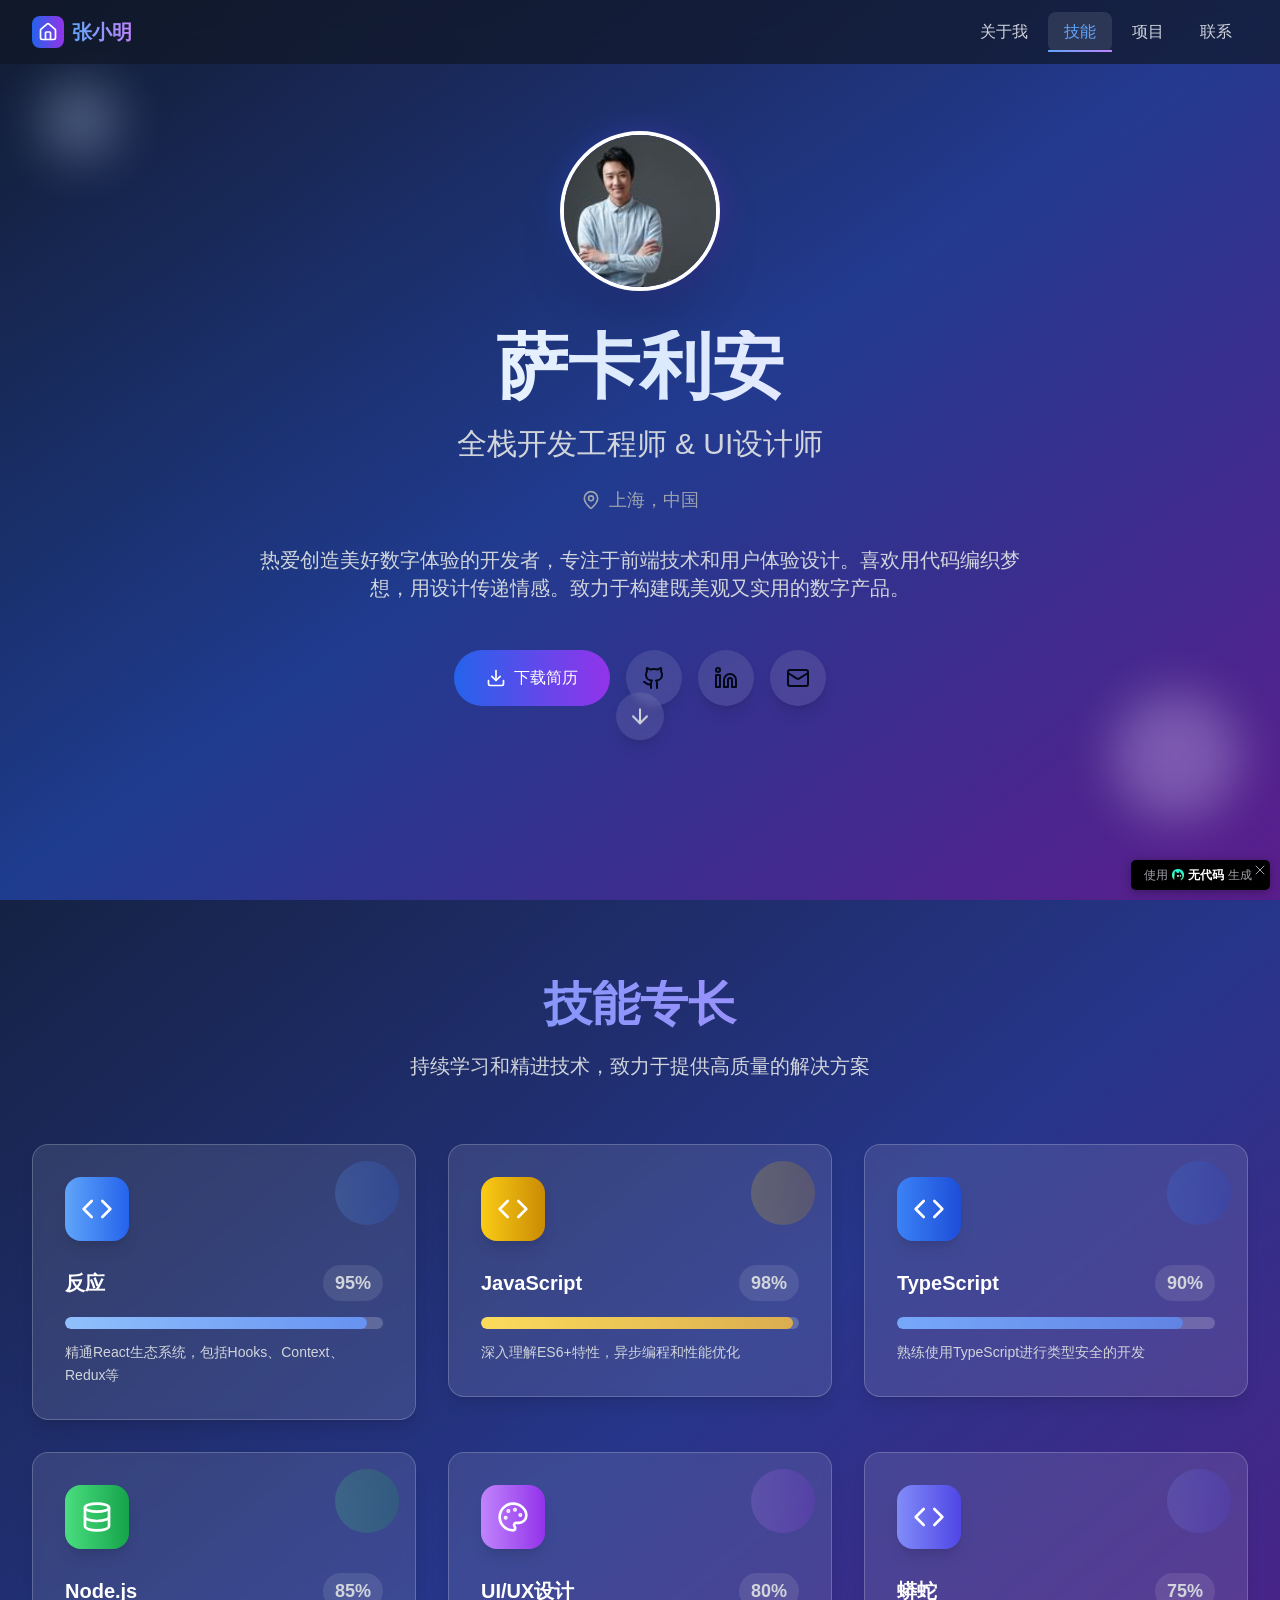
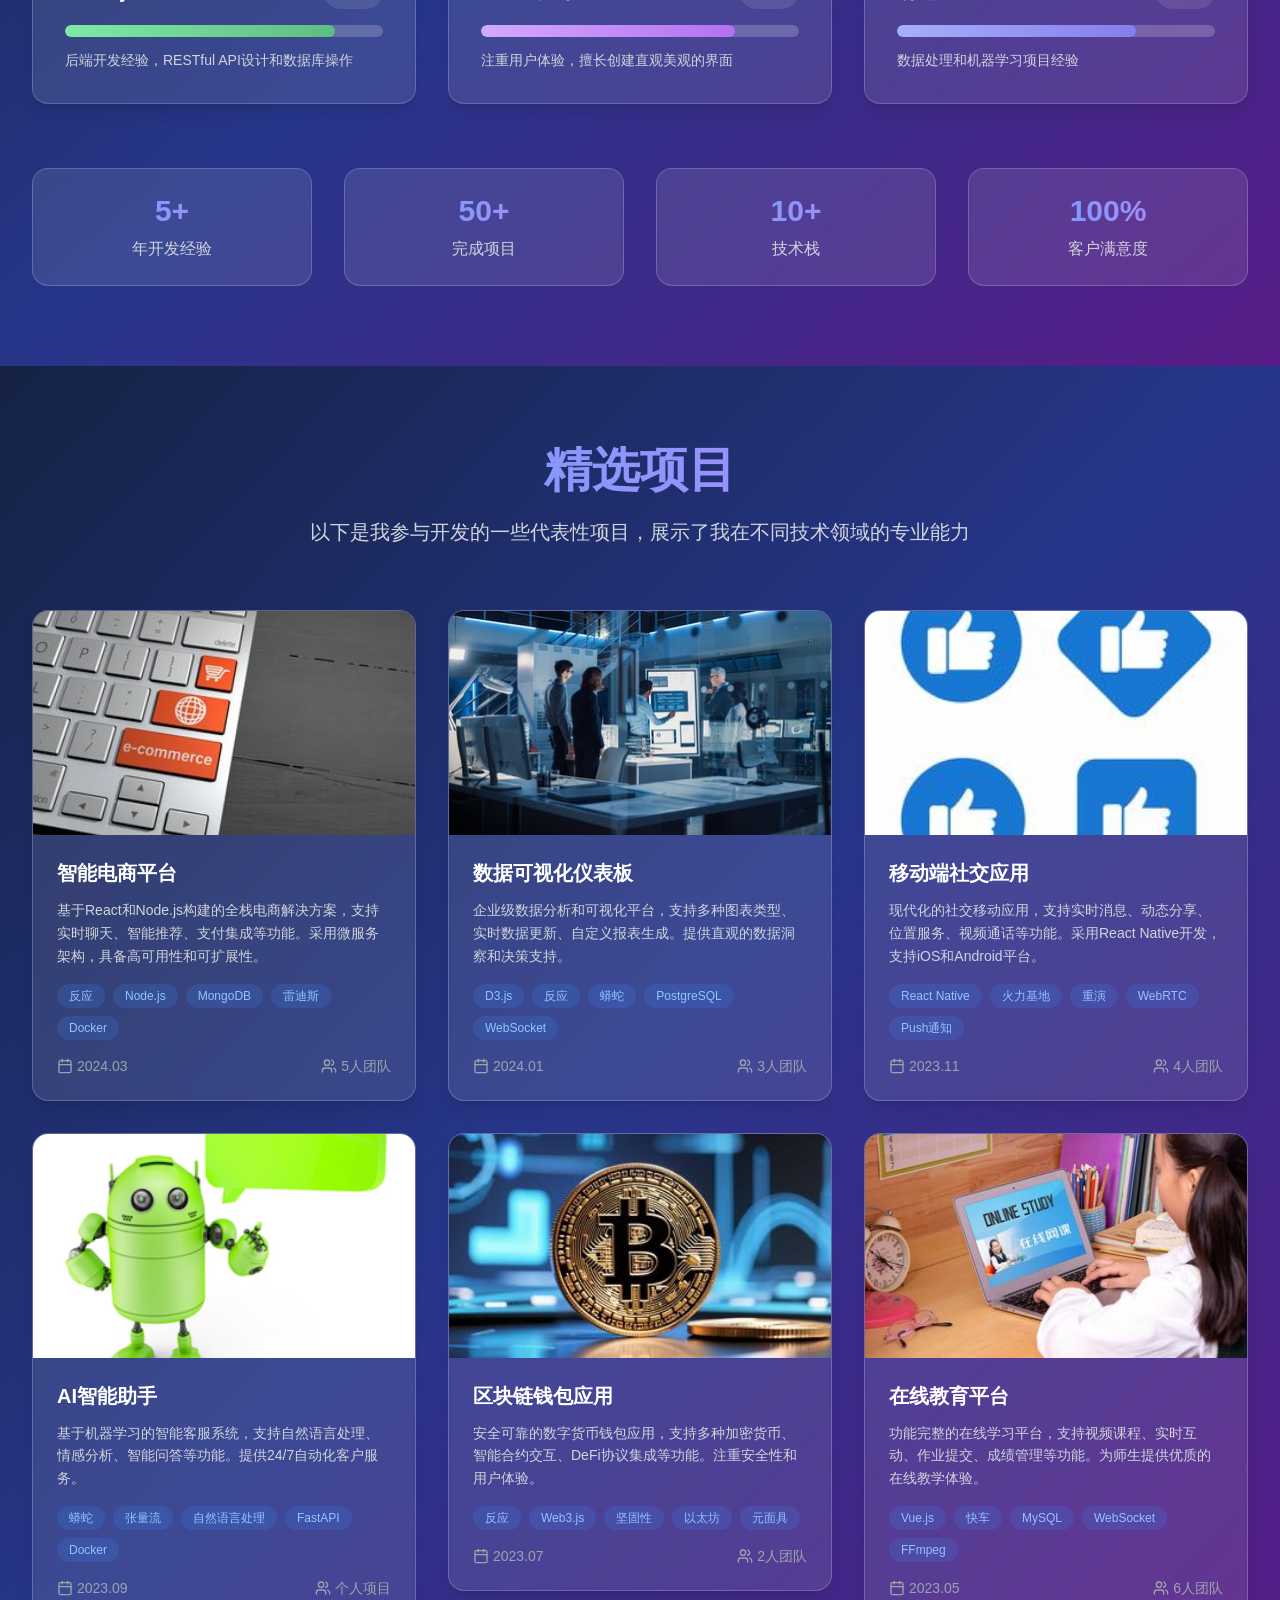
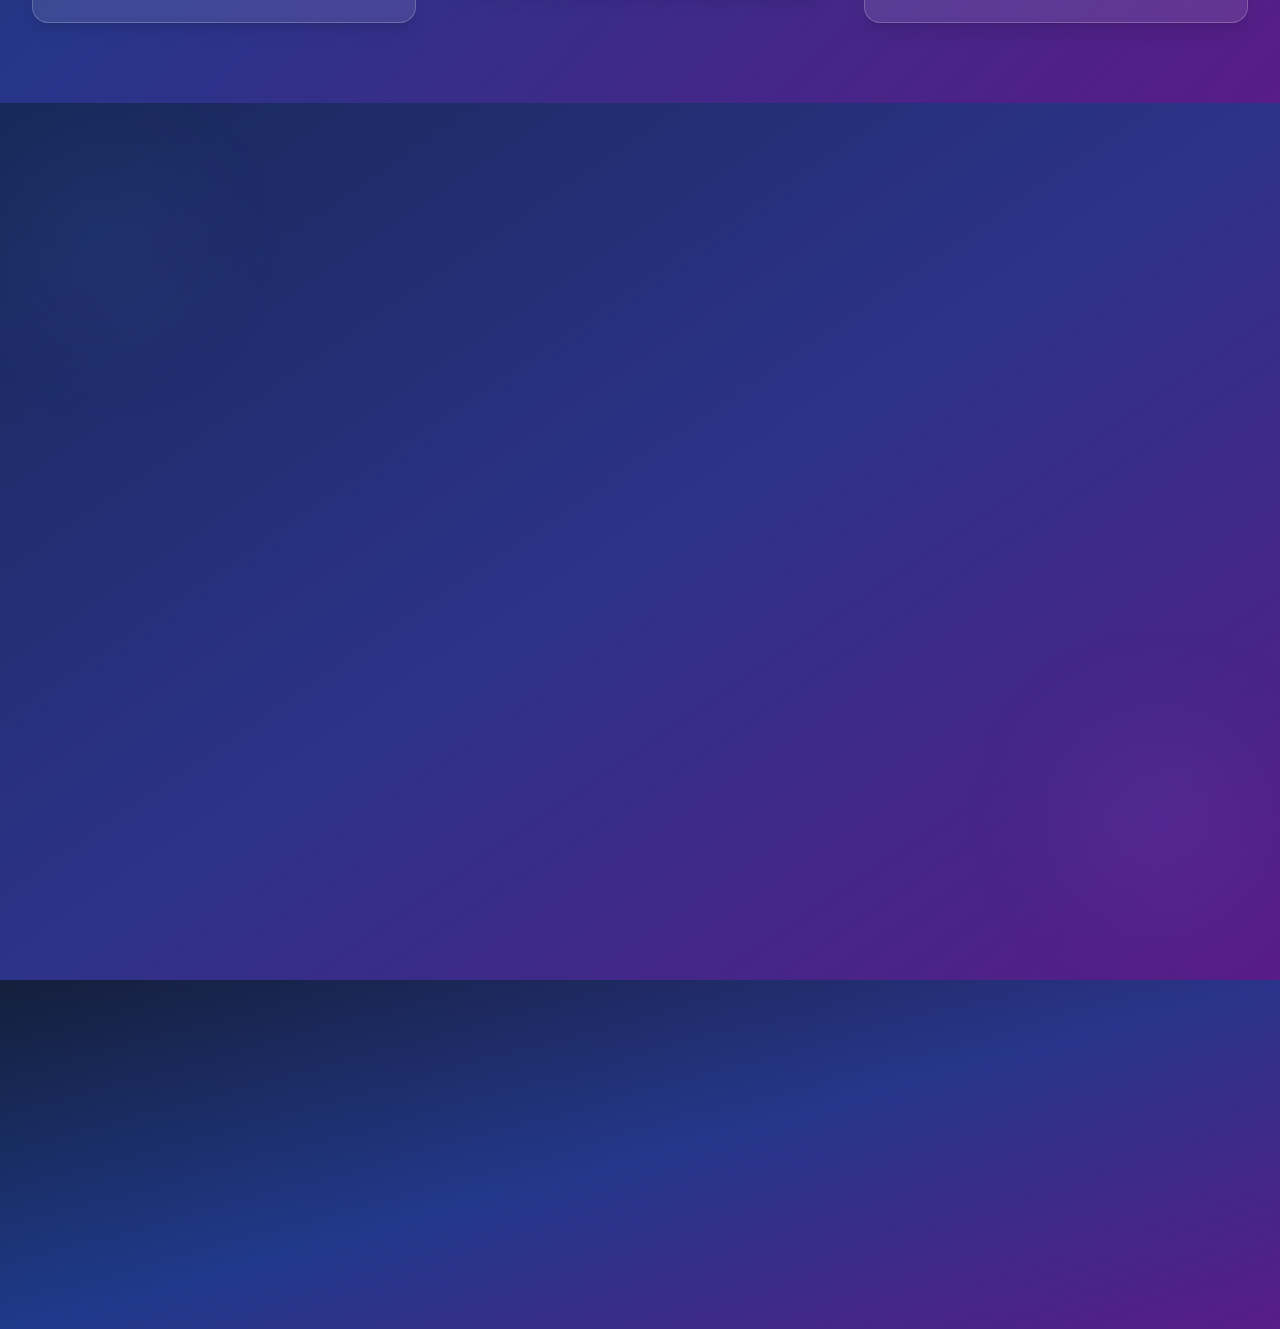
==== index.html @ 2bdafb4f "Add files via upload" ====
<!DOCTYPE html>
<!-- saved from url=(0027)https://g4hggq.nocode.host/ -->
<html lang="zh-CN"><script id="allow-copy_script">(function agent() {
    let unlock = false
    document.addEventListener('allow_copy', (event) => {
      unlock = event.detail.unlock
    })

    const copyEvents = [
      'copy',
      'cut',
      'contextmenu',
      'selectstart',
      'mousedown',
      'mouseup',
      'mousemove',
      'keydown',
      'keypress',
      'keyup',
    ]
    const rejectOtherHandlers = (e) => {
      if (unlock) {
        e.stopPropagation()
        if (e.stopImmediatePropagation) e.stopImmediatePropagation()
      }
    }
    copyEvents.forEach((evt) => {
      document.documentElement.addEventListener(evt, rejectOtherHandlers, {
        capture: true,
      })
    })
  })()</script><head><meta http-equiv="Content-Type" content="text/html; charset=UTF-8">
    
    <meta name="viewport" content="width=device-width, initial-scale=1, maximum-scale=1, user-scalable=no, viewport-fit=cover">
    <title _msttexthash="11333855" _msthash="0">个人主页</title>
    <meta property="og:title" content="个人主页">
    <meta property="og:image" content="https://s3plus.meituan.net/nocode-external/assets/nocode-logo.png">
    <meta property="og:description" content="一句话，呈所想。作品使用 NoCode 生成。">
    <link rel="icon" type="image/png" href="./index_files/nocode-logo.png">
    <link rel="apple-touch-icon" href="./index_files/nocode-logo.png">
    <link rel="shortcut icon" href="./index_files/nocode-logo.png">
    <script type="module" crossorigin="" src="./index_files/index-BTO2nMIP.js.下载"></script>
    <link rel="stylesheet" crossorigin="" href="./index_files/index-o7tXmU9t.css">
  
              <script>"use strict";!function(u,d){var t="owl",e="_Owl_",n="Owl",r="start",c="error",p="on"+c,f=u[p],h="addEventListener",l="attachEvent",v="isReady",b="dataSet";u[t]=u[t]||function(){try{u[t].q=u[t].q||[];var e=[].slice.call(arguments);e[0]===r?u[n]&&u[n][r]?u[n][r](e[1]):u[t].q.unshift(e):u[t].q.push(e)}catch(e){}},u[e]=u[e]||{preTasks:[],pageData:[],use:function(e,t){this[v]?u[n][e](t):this.preTasks.push({api:e,data:[t]})},run:function(t){if(!(t=this).runned){t.runned=!0,t[b]=[],u[p]=function(){t[v]||t[b].push({type:"jsError",data:arguments}),f&&f.apply(u,arguments)},u[h]&&u[h]("unhandledrejection",function(e){t[v]||t[b].push({type:"jsError",data:[e]})});var e=function(e){!t[v]&&e&&t[b].push({type:"resError",data:[e]})};u[h]?u[h](c,e,!0):u[l]&&u[l](p,e);var n="MutationObserver",r=u[n]||u["WebKit"+n]||u["Moz"+n],a=u.performance||u.WebKitPerformance,s="disableMutaObserver";if(r&&a&&a.now)try{var i=-1,o=u.navigator.userAgent;-1<o.indexOf("compatible")&&-1<o.indexOf("MSIE")?(new RegExp("MSIE (\d+\.\d+);").test(o),i=parseFloat(RegExp.$1)):-1<o.indexOf("Trident")&&-1<o.indexOf("rv:11.0")&&(i=11),-1!==i&&i<=11?t[s]=!0:(t.observer=new r(function(e){t.pageData.push({mutations:e,startTime:a.now()})})).observe(d,{childList:!0,subtree:!0})}catch(e){}else t[s]=!0}}},u[e].runned||u[e].run()}(window,document);</script>
              
    <script>
    window.NOCODE_ARTWORK_INFO = {
    deployEnv: 'prod',
    chatId: 'ge3ew1sst5ifjqzf',
    artworkDeployId: 'g4hggq_fe7e3ac',
    distributionMode: 'external'
    };
    </script>
<script src="./index_files/nocode-runtime.js.下载"></script><style type="text/css">:where(html[dir="ltr"]),:where([data-sonner-toaster][dir="ltr"]){--toast-icon-margin-start: -3px;--toast-icon-margin-end: 4px;--toast-svg-margin-start: -1px;--toast-svg-margin-end: 0px;--toast-button-margin-start: auto;--toast-button-margin-end: 0;--toast-close-button-start: 0;--toast-close-button-end: unset;--toast-close-button-transform: translate(-35%, -35%)}:where(html[dir="rtl"]),:where([data-sonner-toaster][dir="rtl"]){--toast-icon-margin-start: 4px;--toast-icon-margin-end: -3px;--toast-svg-margin-start: 0px;--toast-svg-margin-end: -1px;--toast-button-margin-start: 0;--toast-button-margin-end: auto;--toast-close-button-start: unset;--toast-close-button-end: 0;--toast-close-button-transform: translate(35%, -35%)}:where([data-sonner-toaster]){position:fixed;width:var(--width);font-family:ui-sans-serif,system-ui,-apple-system,BlinkMacSystemFont,Segoe UI,Roboto,Helvetica Neue,Arial,Noto Sans,sans-serif,Apple Color Emoji,Segoe UI Emoji,Segoe UI Symbol,Noto Color Emoji;--gray1: hsl(0, 0%, 99%);--gray2: hsl(0, 0%, 97.3%);--gray3: hsl(0, 0%, 95.1%);--gray4: hsl(0, 0%, 93%);--gray5: hsl(0, 0%, 90.9%);--gray6: hsl(0, 0%, 88.7%);--gray7: hsl(0, 0%, 85.8%);--gray8: hsl(0, 0%, 78%);--gray9: hsl(0, 0%, 56.1%);--gray10: hsl(0, 0%, 52.3%);--gray11: hsl(0, 0%, 43.5%);--gray12: hsl(0, 0%, 9%);--border-radius: 8px;box-sizing:border-box;padding:0;margin:0;list-style:none;outline:none;z-index:999999999;transition:transform .4s ease}:where([data-sonner-toaster][data-lifted="true"]){transform:translateY(-10px)}@media (hover: none) and (pointer: coarse){:where([data-sonner-toaster][data-lifted="true"]){transform:none}}:where([data-sonner-toaster][data-x-position="right"]){right:var(--offset-right)}:where([data-sonner-toaster][data-x-position="left"]){left:var(--offset-left)}:where([data-sonner-toaster][data-x-position="center"]){left:50%;transform:translate(-50%)}:where([data-sonner-toaster][data-y-position="top"]){top:var(--offset-top)}:where([data-sonner-toaster][data-y-position="bottom"]){bottom:var(--offset-bottom)}:where([data-sonner-toast]){--y: translateY(100%);--lift-amount: calc(var(--lift) * var(--gap));z-index:var(--z-index);position:absolute;opacity:0;transform:var(--y);filter:blur(0);touch-action:none;transition:transform .4s,opacity .4s,height .4s,box-shadow .2s;box-sizing:border-box;outline:none;overflow-wrap:anywhere}:where([data-sonner-toast][data-styled="true"]){padding:16px;background:var(--normal-bg);border:1px solid var(--normal-border);color:var(--normal-text);border-radius:var(--border-radius);box-shadow:0 4px 12px #0000001a;width:var(--width);font-size:13px;display:flex;align-items:center;gap:6px}:where([data-sonner-toast]:focus-visible){box-shadow:0 4px 12px #0000001a,0 0 0 2px #0003}:where([data-sonner-toast][data-y-position="top"]){top:0;--y: translateY(-100%);--lift: 1;--lift-amount: calc(1 * var(--gap))}:where([data-sonner-toast][data-y-position="bottom"]){bottom:0;--y: translateY(100%);--lift: -1;--lift-amount: calc(var(--lift) * var(--gap))}:where([data-sonner-toast]) :where([data-description]){font-weight:400;line-height:1.4;color:inherit}:where([data-sonner-toast]) :where([data-title]){font-weight:500;line-height:1.5;color:inherit}:where([data-sonner-toast]) :where([data-icon]){display:flex;height:16px;width:16px;position:relative;justify-content:flex-start;align-items:center;flex-shrink:0;margin-left:var(--toast-icon-margin-start);margin-right:var(--toast-icon-margin-end)}:where([data-sonner-toast][data-promise="true"]) :where([data-icon])>svg{opacity:0;transform:scale(.8);transform-origin:center;animation:sonner-fade-in .3s ease forwards}:where([data-sonner-toast]) :where([data-icon])>*{flex-shrink:0}:where([data-sonner-toast]) :where([data-icon]) svg{margin-left:var(--toast-svg-margin-start);margin-right:var(--toast-svg-margin-end)}:where([data-sonner-toast]) :where([data-content]){display:flex;flex-direction:column;gap:2px}[data-sonner-toast][data-styled=true] [data-button]{border-radius:4px;padding-left:8px;padding-right:8px;height:24px;font-size:12px;color:var(--normal-bg);background:var(--normal-text);margin-left:var(--toast-button-margin-start);margin-right:var(--toast-button-margin-end);border:none;cursor:pointer;outline:none;display:flex;align-items:center;flex-shrink:0;transition:opacity .4s,box-shadow .2s}:where([data-sonner-toast]) :where([data-button]):focus-visible{box-shadow:0 0 0 2px #0006}:where([data-sonner-toast]) :where([data-button]):first-of-type{margin-left:var(--toast-button-margin-start);margin-right:var(--toast-button-margin-end)}:where([data-sonner-toast]) :where([data-cancel]){color:var(--normal-text);background:rgba(0,0,0,.08)}:where([data-sonner-toast][data-theme="dark"]) :where([data-cancel]){background:rgba(255,255,255,.3)}:where([data-sonner-toast]) :where([data-close-button]){position:absolute;left:var(--toast-close-button-start);right:var(--toast-close-button-end);top:0;height:20px;width:20px;display:flex;justify-content:center;align-items:center;padding:0;color:var(--gray12);border:1px solid var(--gray4);transform:var(--toast-close-button-transform);border-radius:50%;cursor:pointer;z-index:1;transition:opacity .1s,background .2s,border-color .2s}[data-sonner-toast] [data-close-button]{background:var(--gray1)}:where([data-sonner-toast]) :where([data-close-button]):focus-visible{box-shadow:0 4px 12px #0000001a,0 0 0 2px #0003}:where([data-sonner-toast]) :where([data-disabled="true"]){cursor:not-allowed}:where([data-sonner-toast]):hover :where([data-close-button]):hover{background:var(--gray2);border-color:var(--gray5)}:where([data-sonner-toast][data-swiping="true"]):before{content:"";position:absolute;left:-50%;right:-50%;height:100%;z-index:-1}:where([data-sonner-toast][data-y-position="top"][data-swiping="true"]):before{bottom:50%;transform:scaleY(3) translateY(50%)}:where([data-sonner-toast][data-y-position="bottom"][data-swiping="true"]):before{top:50%;transform:scaleY(3) translateY(-50%)}:where([data-sonner-toast][data-swiping="false"][data-removed="true"]):before{content:"";position:absolute;inset:0;transform:scaleY(2)}:where([data-sonner-toast]):after{content:"";position:absolute;left:0;height:calc(var(--gap) + 1px);bottom:100%;width:100%}:where([data-sonner-toast][data-mounted="true"]){--y: translateY(0);opacity:1}:where([data-sonner-toast][data-expanded="false"][data-front="false"]){--scale: var(--toasts-before) * .05 + 1;--y: translateY(calc(var(--lift-amount) * var(--toasts-before))) scale(calc(-1 * var(--scale)));height:var(--front-toast-height)}:where([data-sonner-toast])>*{transition:opacity .4s}:where([data-sonner-toast][data-expanded="false"][data-front="false"][data-styled="true"])>*{opacity:0}:where([data-sonner-toast][data-visible="false"]){opacity:0;pointer-events:none}:where([data-sonner-toast][data-mounted="true"][data-expanded="true"]){--y: translateY(calc(var(--lift) * var(--offset)));height:var(--initial-height)}:where([data-sonner-toast][data-removed="true"][data-front="true"][data-swipe-out="false"]){--y: translateY(calc(var(--lift) * -100%));opacity:0}:where([data-sonner-toast][data-removed="true"][data-front="false"][data-swipe-out="false"][data-expanded="true"]){--y: translateY(calc(var(--lift) * var(--offset) + var(--lift) * -100%));opacity:0}:where([data-sonner-toast][data-removed="true"][data-front="false"][data-swipe-out="false"][data-expanded="false"]){--y: translateY(40%);opacity:0;transition:transform .5s,opacity .2s}:where([data-sonner-toast][data-removed="true"][data-front="false"]):before{height:calc(var(--initial-height) + 20%)}[data-sonner-toast][data-swiping=true]{transform:var(--y) translateY(var(--swipe-amount-y, 0px)) translate(var(--swipe-amount-x, 0px));transition:none}[data-sonner-toast][data-swiped=true]{user-select:none}[data-sonner-toast][data-swipe-out=true][data-y-position=bottom],[data-sonner-toast][data-swipe-out=true][data-y-position=top]{animation-duration:.2s;animation-timing-function:ease-out;animation-fill-mode:forwards}[data-sonner-toast][data-swipe-out=true][data-swipe-direction=left]{animation-name:swipe-out-left}[data-sonner-toast][data-swipe-out=true][data-swipe-direction=right]{animation-name:swipe-out-right}[data-sonner-toast][data-swipe-out=true][data-swipe-direction=up]{animation-name:swipe-out-up}[data-sonner-toast][data-swipe-out=true][data-swipe-direction=down]{animation-name:swipe-out-down}@keyframes swipe-out-left{0%{transform:var(--y) translate(var(--swipe-amount-x));opacity:1}to{transform:var(--y) translate(calc(var(--swipe-amount-x) - 100%));opacity:0}}@keyframes swipe-out-right{0%{transform:var(--y) translate(var(--swipe-amount-x));opacity:1}to{transform:var(--y) translate(calc(var(--swipe-amount-x) + 100%));opacity:0}}@keyframes swipe-out-up{0%{transform:var(--y) translateY(var(--swipe-amount-y));opacity:1}to{transform:var(--y) translateY(calc(var(--swipe-amount-y) - 100%));opacity:0}}@keyframes swipe-out-down{0%{transform:var(--y) translateY(var(--swipe-amount-y));opacity:1}to{transform:var(--y) translateY(calc(var(--swipe-amount-y) + 100%));opacity:0}}@media (max-width: 600px){[data-sonner-toaster]{position:fixed;right:var(--mobile-offset-right);left:var(--mobile-offset-left);width:100%}[data-sonner-toaster][dir=rtl]{left:calc(var(--mobile-offset-left) * -1)}[data-sonner-toaster] [data-sonner-toast]{left:0;right:0;width:calc(100% - var(--mobile-offset-left) * 2)}[data-sonner-toaster][data-x-position=left]{left:var(--mobile-offset-left)}[data-sonner-toaster][data-y-position=bottom]{bottom:var(--mobile-offset-bottom)}[data-sonner-toaster][data-y-position=top]{top:var(--mobile-offset-top)}[data-sonner-toaster][data-x-position=center]{left:var(--mobile-offset-left);right:var(--mobile-offset-right);transform:none}}[data-sonner-toaster][data-theme=light]{--normal-bg: #fff;--normal-border: var(--gray4);--normal-text: var(--gray12);--success-bg: hsl(143, 85%, 96%);--success-border: hsl(145, 92%, 91%);--success-text: hsl(140, 100%, 27%);--info-bg: hsl(208, 100%, 97%);--info-border: hsl(221, 91%, 91%);--info-text: hsl(210, 92%, 45%);--warning-bg: hsl(49, 100%, 97%);--warning-border: hsl(49, 91%, 91%);--warning-text: hsl(31, 92%, 45%);--error-bg: hsl(359, 100%, 97%);--error-border: hsl(359, 100%, 94%);--error-text: hsl(360, 100%, 45%)}[data-sonner-toaster][data-theme=light] [data-sonner-toast][data-invert=true]{--normal-bg: #000;--normal-border: hsl(0, 0%, 20%);--normal-text: var(--gray1)}[data-sonner-toaster][data-theme=dark] [data-sonner-toast][data-invert=true]{--normal-bg: #fff;--normal-border: var(--gray3);--normal-text: var(--gray12)}[data-sonner-toaster][data-theme=dark]{--normal-bg: #000;--normal-bg-hover: hsl(0, 0%, 12%);--normal-border: hsl(0, 0%, 20%);--normal-border-hover: hsl(0, 0%, 25%);--normal-text: var(--gray1);--success-bg: hsl(150, 100%, 6%);--success-border: hsl(147, 100%, 12%);--success-text: hsl(150, 86%, 65%);--info-bg: hsl(215, 100%, 6%);--info-border: hsl(223, 100%, 12%);--info-text: hsl(216, 87%, 65%);--warning-bg: hsl(64, 100%, 6%);--warning-border: hsl(60, 100%, 12%);--warning-text: hsl(46, 87%, 65%);--error-bg: hsl(358, 76%, 10%);--error-border: hsl(357, 89%, 16%);--error-text: hsl(358, 100%, 81%)}[data-sonner-toaster][data-theme=dark] [data-sonner-toast] [data-close-button]{background:var(--normal-bg);border-color:var(--normal-border);color:var(--normal-text)}[data-sonner-toaster][data-theme=dark] [data-sonner-toast] [data-close-button]:hover{background:var(--normal-bg-hover);border-color:var(--normal-border-hover)}[data-rich-colors=true][data-sonner-toast][data-type=success],[data-rich-colors=true][data-sonner-toast][data-type=success] [data-close-button]{background:var(--success-bg);border-color:var(--success-border);color:var(--success-text)}[data-rich-colors=true][data-sonner-toast][data-type=info],[data-rich-colors=true][data-sonner-toast][data-type=info] [data-close-button]{background:var(--info-bg);border-color:var(--info-border);color:var(--info-text)}[data-rich-colors=true][data-sonner-toast][data-type=warning],[data-rich-colors=true][data-sonner-toast][data-type=warning] [data-close-button]{background:var(--warning-bg);border-color:var(--warning-border);color:var(--warning-text)}[data-rich-colors=true][data-sonner-toast][data-type=error],[data-rich-colors=true][data-sonner-toast][data-type=error] [data-close-button]{background:var(--error-bg);border-color:var(--error-border);color:var(--error-text)}.sonner-loading-wrapper{--size: 16px;height:var(--size);width:var(--size);position:absolute;inset:0;z-index:10}.sonner-loading-wrapper[data-visible=false]{transform-origin:center;animation:sonner-fade-out .2s ease forwards}.sonner-spinner{position:relative;top:50%;left:50%;height:var(--size);width:var(--size)}.sonner-loading-bar{animation:sonner-spin 1.2s linear infinite;background:var(--gray11);border-radius:6px;height:8%;left:-10%;position:absolute;top:-3.9%;width:24%}.sonner-loading-bar:nth-child(1){animation-delay:-1.2s;transform:rotate(.0001deg) translate(146%)}.sonner-loading-bar:nth-child(2){animation-delay:-1.1s;transform:rotate(30deg) translate(146%)}.sonner-loading-bar:nth-child(3){animation-delay:-1s;transform:rotate(60deg) translate(146%)}.sonner-loading-bar:nth-child(4){animation-delay:-.9s;transform:rotate(90deg) translate(146%)}.sonner-loading-bar:nth-child(5){animation-delay:-.8s;transform:rotate(120deg) translate(146%)}.sonner-loading-bar:nth-child(6){animation-delay:-.7s;transform:rotate(150deg) translate(146%)}.sonner-loading-bar:nth-child(7){animation-delay:-.6s;transform:rotate(180deg) translate(146%)}.sonner-loading-bar:nth-child(8){animation-delay:-.5s;transform:rotate(210deg) translate(146%)}.sonner-loading-bar:nth-child(9){animation-delay:-.4s;transform:rotate(240deg) translate(146%)}.sonner-loading-bar:nth-child(10){animation-delay:-.3s;transform:rotate(270deg) translate(146%)}.sonner-loading-bar:nth-child(11){animation-delay:-.2s;transform:rotate(300deg) translate(146%)}.sonner-loading-bar:nth-child(12){animation-delay:-.1s;transform:rotate(330deg) translate(146%)}@keyframes sonner-fade-in{0%{opacity:0;transform:scale(.8)}to{opacity:1;transform:scale(1)}}@keyframes sonner-fade-out{0%{opacity:1;transform:scale(1)}to{opacity:0;transform:scale(.8)}}@keyframes sonner-spin{0%{opacity:1}to{opacity:.15}}@media (prefers-reduced-motion){[data-sonner-toast],[data-sonner-toast]>*,.sonner-loading-bar{transition:none!important;animation:none!important}}.sonner-loader{position:absolute;top:50%;left:50%;transform:translate(-50%,-50%);transform-origin:center;transition:opacity .2s,transform .2s}.sonner-loader[data-visible=false]{opacity:0;transform:scale(.8) translate(-50%,-50%)}
</style><style data-id="immersive-translate-input-injected-css">.immersive-translate-input {
  position: absolute;
  top: 0;
  right: 0;
  left: 0;
  bottom: 0;
  z-index: 2147483647;
  display: flex;
  justify-content: center;
  align-items: center;
}
.immersive-translate-attach-loading::after {
  content: " ";

  --loading-color: #f78fb6;
  width: 6px;
  height: 6px;
  border-radius: 50%;
  display: block;
  margin: 12px auto;
  position: relative;
  color: white;
  left: -100px;
  box-sizing: border-box;
  animation: immersiveTranslateShadowRolling 1.5s linear infinite;

  position: absolute;
  top: 50%;
  left: 50%;
  transform: translate(-2000%, -50%);
  z-index: 100;
}

.immersive-translate-loading-spinner {
  vertical-align: middle !important;
  width: 10px !important;
  height: 10px !important;
  display: inline-block !important;
  margin: 0 4px !important;
  border: 2px rgba(221, 244, 255, 0.6) solid !important;
  border-top: 2px rgba(0, 0, 0, 0.375) solid !important;
  border-left: 2px rgba(0, 0, 0, 0.375) solid !important;
  border-radius: 50% !important;
  padding: 0 !important;
  -webkit-animation: immersive-translate-loading-animation 0.6s infinite linear !important;
  animation: immersive-translate-loading-animation 0.6s infinite linear !important;
}

@-webkit-keyframes immersive-translate-loading-animation {
  from {
    -webkit-transform: rotate(0deg);
  }

  to {
    -webkit-transform: rotate(359deg);
  }
}

@keyframes immersive-translate-loading-animation {
  from {
    transform: rotate(0deg);
  }

  to {
    transform: rotate(359deg);
  }
}

.immersive-translate-input-loading {
  --loading-color: #f78fb6;
  width: 6px;
  height: 6px;
  border-radius: 50%;
  display: block;
  margin: 12px auto;
  position: relative;
  color: white;
  left: -100px;
  box-sizing: border-box;
  animation: immersiveTranslateShadowRolling 1.5s linear infinite;
}

@keyframes immersiveTranslateShadowRolling {
  0% {
    box-shadow: 0px 0 rgba(255, 255, 255, 0), 0px 0 rgba(255, 255, 255, 0),
      0px 0 rgba(255, 255, 255, 0), 0px 0 rgba(255, 255, 255, 0);
  }

  12% {
    box-shadow: 100px 0 var(--loading-color), 0px 0 rgba(255, 255, 255, 0),
      0px 0 rgba(255, 255, 255, 0), 0px 0 rgba(255, 255, 255, 0);
  }

  25% {
    box-shadow: 110px 0 var(--loading-color), 100px 0 var(--loading-color),
      0px 0 rgba(255, 255, 255, 0), 0px 0 rgba(255, 255, 255, 0);
  }

  36% {
    box-shadow: 120px 0 var(--loading-color), 110px 0 var(--loading-color),
      100px 0 var(--loading-color), 0px 0 rgba(255, 255, 255, 0);
  }

  50% {
    box-shadow: 130px 0 var(--loading-color), 120px 0 var(--loading-color),
      110px 0 var(--loading-color), 100px 0 var(--loading-color);
  }

  62% {
    box-shadow: 200px 0 rgba(255, 255, 255, 0), 130px 0 var(--loading-color),
      120px 0 var(--loading-color), 110px 0 var(--loading-color);
  }

  75% {
    box-shadow: 200px 0 rgba(255, 255, 255, 0), 200px 0 rgba(255, 255, 255, 0),
      130px 0 var(--loading-color), 120px 0 var(--loading-color);
  }

  87% {
    box-shadow: 200px 0 rgba(255, 255, 255, 0), 200px 0 rgba(255, 255, 255, 0),
      200px 0 rgba(255, 255, 255, 0), 130px 0 var(--loading-color);
  }

  100% {
    box-shadow: 200px 0 rgba(255, 255, 255, 0), 200px 0 rgba(255, 255, 255, 0),
      200px 0 rgba(255, 255, 255, 0), 200px 0 rgba(255, 255, 255, 0);
  }
}

.immersive-translate-modal {
  position: fixed;
  z-index: 2147483647;
  left: 0;
  top: 0;
  width: 100%;
  height: 100%;
  overflow: auto;
  background-color: rgb(0, 0, 0);
  background-color: rgba(0, 0, 0, 0.4);
  font-size: 15px;
}

.immersive-translate-modal-content {
  background-color: #fefefe;
  margin: 10% auto;
  padding: 40px 24px 24px;
  border-radius: 12px;
  width: 350px;
  font-family: system-ui, -apple-system, "Segoe UI", "Roboto", "Ubuntu",
    "Cantarell", "Noto Sans", sans-serif, "Apple Color Emoji", "Segoe UI Emoji",
    "Segoe UI Symbol", "Noto Color Emoji";
  position: relative;
}

@media screen and (max-width: 768px) {
  .immersive-translate-modal-content {
    margin: 25% auto !important;
  }
}

@media screen and (max-width: 480px) {
  .immersive-translate-modal-content {
    width: 80vw !important;
    margin: 20vh auto !important;
    padding: 20px 12px 12px !important;
  }

  .immersive-translate-modal-title {
    font-size: 14px !important;
  }

  .immersive-translate-modal-body {
    font-size: 13px !important;
    max-height: 60vh !important;
  }

  .immersive-translate-btn {
    font-size: 13px !important;
    padding: 8px 16px !important;
    margin: 0 4px !important;
  }

  .immersive-translate-modal-footer {
    gap: 6px !important;
    margin-top: 16px !important;
  }
}

.immersive-translate-modal .immersive-translate-modal-content-in-input {
  max-width: 500px;
}
.immersive-translate-modal-content-in-input .immersive-translate-modal-body {
  text-align: left;
  max-height: unset;
}

.immersive-translate-modal-title {
  text-align: center;
  font-size: 16px;
  font-weight: 700;
  color: #333333;
}

.immersive-translate-modal-body {
  text-align: center;
  font-size: 14px;
  font-weight: 400;
  color: #333333;
  margin-top: 24px;
}

@media screen and (max-width: 768px) {
  .immersive-translate-modal-body {
    max-height: 250px;
    overflow-y: auto;
  }
}

.immersive-translate-close {
  color: #666666;
  position: absolute;
  right: 16px;
  top: 16px;
  font-size: 20px;
  font-weight: bold;
}

.immersive-translate-close:hover,
.immersive-translate-close:focus {
  text-decoration: none;
  cursor: pointer;
}

.immersive-translate-modal-footer {
  display: flex;
  justify-content: center;
  flex-wrap: wrap;
  margin-top: 24px;
}

.immersive-translate-btn {
  width: fit-content;
  color: #fff;
  background-color: #ea4c89;
  border: none;
  font-size: 14px;
  margin: 0 8px;
  padding: 9px 30px;
  border-radius: 5px;
  display: flex;
  align-items: center;
  justify-content: center;
  cursor: pointer;
  transition: background-color 0.3s ease;
}

.immersive-translate-btn-container {
  display: flex;
  flex-direction: column;
  align-items: center;
  justify-content: center;
  gap: 8px;
}

.immersive-translate-btn:hover {
  background-color: #f082ac;
}
.immersive-translate-btn:disabled {
  opacity: 0.6;
  cursor: not-allowed;
}
.immersive-translate-btn:disabled:hover {
  background-color: #ea4c89;
}

.immersive-translate-link-btn {
  background-color: transparent;
  color: #ea4c89;
  border: none;
  cursor: pointer;
  height: 30px;
  line-height: 30px;
}

.immersive-translate-cancel-btn {
  /* gray color */
  background-color: rgb(89, 107, 120);
}

.immersive-translate-cancel-btn:hover {
  background-color: hsl(205, 20%, 32%);
}

.immersive-translate-action-btn {
  background-color: transparent;
  color: #ea4c89;
  border: 1px solid #ea4c89;
}

.immersive-translate-btn svg {
  margin-right: 5px;
}

.immersive-translate-link {
  cursor: pointer;
  user-select: none;
  -webkit-user-drag: none;
  text-decoration: none;
  color: #ea4c89;
  -webkit-tap-highlight-color: rgba(0, 0, 0, 0.1);
}

.immersive-translate-primary-link {
  cursor: pointer;
  user-select: none;
  -webkit-user-drag: none;
  text-decoration: none;
  color: #ea4c89;
  -webkit-tap-highlight-color: rgba(0, 0, 0, 0.1);
}

.immersive-translate-modal input[type="radio"] {
  margin: 0 6px;
  cursor: pointer;
}

.immersive-translate-modal label {
  cursor: pointer;
}

.immersive-translate-close-action {
  position: absolute;
  top: 2px;
  right: 0px;
  cursor: pointer;
}

.imt-primary-button {
  display: flex;
  padding: 12px 80px;
  justify-content: center;
  align-items: center;
  gap: 8px;
  border-radius: 8px;
  background: #ea4c89;
  color: #fff;
  font-size: 16px;
  font-style: normal;
  font-weight: 700;
  line-height: 24px;
  border: none;
  cursor: pointer;
}

.imt-retry-text {
  color: #999;
  text-align: center;
  font-size: 14px;
  font-style: normal;
  font-weight: 400;
  line-height: 21px;
  cursor: pointer;
}

.imt-action-container {
  display: flex;
  flex-direction: column;
  gap: 12px;
}

.imt-modal-content-text {
  text-align: left;
  color: #333;
  font-size: 16px;
  font-weight: 400;
  line-height: 24px;
}

.imt-linear-gradient-text {
  background: linear-gradient(90deg, #00a6ff 0%, #c369ff 52.4%, #ff4590 100%);
  background-clip: text;
  -webkit-background-clip: text;
  -webkit-text-fill-color: transparent;
}

.imt-flex-center {
  display: flex;
  align-items: center;
  justify-content: center;
}

.imt-linear-black-btn {
  border-radius: 50px;
  background: linear-gradient(66deg, #222 19%, #696969 94.25%);
  height: 48px;
  width: 100%;
  color: #fff;
  font-size: 16px;
  font-weight: 700;
  display: flex;
  align-items: center;
  cursor: pointer;
  justify-content: center;
}
</style></head>
              
  <body>
    <div id="root"><section aria-label="Notifications alt+T" tabindex="-1" aria-live="polite" aria-relevant="additions text" aria-atomic="false" _msthidden="A" _mstaria-label="361296" _msthash="1"></section><div class="min-h-screen bg-gradient-to-br from-gray-900 via-blue-900 to-purple-900"><nav class="fixed top-0 left-0 right-0 z-50 transition-all duration-300 bg-gray-900/70 backdrop-blur-md" style="transform: none;"><div class="max-w-7xl mx-auto px-4 sm:px-6 lg:px-8"><div class="flex justify-between items-center h-16"><div class="flex items-center space-x-2" tabindex="0" style="transform: none;"><div class="w-8 h-8 bg-gradient-to-r from-blue-600 to-purple-600 rounded-lg flex items-center justify-center"><svg xmlns="http://www.w3.org/2000/svg" width="24" height="24" viewBox="0 0 24 24" fill="none" stroke="currentColor" stroke-width="2" stroke-linecap="round" stroke-linejoin="round" class="lucide lucide-house w-5 h-5 text-white"><path d="M15 21v-8a1 1 0 0 0-1-1h-4a1 1 0 0 0-1 1v8"></path><path d="M3 10a2 2 0 0 1 .709-1.528l7-5.999a2 2 0 0 1 2.582 0l7 5.999A2 2 0 0 1 21 10v9a2 2 0 0 1-2 2H5a2 2 0 0 1-2-2z"></path></svg></div><span class="text-xl font-bold bg-gradient-to-r from-blue-400 to-purple-400 bg-clip-text text-transparent" _msttexthash="7723742" _msthash="131">张小明</span></div><div class="hidden md:flex space-x-1"><button class="relative px-4 py-2 rounded-lg font-medium transition-all duration-200 text-gray-300 hover:text-blue-400 hover:bg-white/5" tabindex="0" style="transform: none;"><font _mstmutation="1" _msttexthash="6926166" _msthash="132">关于我</font></button><button class="relative px-4 py-2 rounded-lg font-medium transition-all duration-200 text-blue-400 bg-white/10" tabindex="0" _msttexthash="5728840" _msthash="133" style="transform: none;">技能<div class="absolute bottom-0 left-0 right-0 h-0.5 bg-gradient-to-r from-blue-400 to-purple-400" style="transform: none; transform-origin: 50% 50% 0px; opacity: 1;"></div></button><button class="relative px-4 py-2 rounded-lg font-medium transition-all duration-200 text-gray-300 hover:text-blue-400 hover:bg-white/5" tabindex="0" _msttexthash="6718387" _msthash="134" style="transform: none;">项目</button><button class="relative px-4 py-2 rounded-lg font-medium transition-all duration-200 text-gray-300 hover:text-blue-400 hover:bg-white/5" tabindex="0" _msttexthash="6317012" _msthash="135" style="transform: none;">联系</button></div><button class="md:hidden p-2 rounded-lg bg-white/10 hover:bg-white/20 transition-colors" tabindex="0"><svg xmlns="http://www.w3.org/2000/svg" width="24" height="24" viewBox="0 0 24 24" fill="none" stroke="currentColor" stroke-width="2" stroke-linecap="round" stroke-linejoin="round" class="lucide lucide-menu w-6 h-6 text-white"><line x1="4" x2="20" y1="12" y2="12"></line><line x1="4" x2="20" y1="6" y2="6"></line><line x1="4" x2="20" y1="18" y2="18"></line></svg></button></div></div></nav><main><section class="relative min-h-screen flex items-center justify-center px-4 sm:px-6 lg:px-8 overflow-hidden"><div class="absolute inset-0 bg-gradient-to-br from-gray-900 via-blue-900 to-purple-900"></div><div class="absolute inset-0 bg-gradient-to-r from-blue-600/5 to-purple-600/5"></div><div class="absolute top-20 left-10 w-20 h-20 bg-blue-200/30 rounded-full blur-xl animate-pulse"></div><div class="absolute bottom-20 right-10 w-32 h-32 bg-purple-200/30 rounded-full blur-xl animate-pulse" style="animation-delay: 1s;"></div><div class="relative z-10 text-center max-w-5xl mx-auto"><div class="mb-8" style="opacity: 1; transform: none;"><div class="relative inline-block"><div class="absolute inset-0 bg-gradient-to-r from-blue-600 to-purple-600 rounded-full blur-lg opacity-30 animate-pulse"></div><img src="./index_files/search" alt="头像" class="relative w-32 h-32 sm:w-40 sm:h-40 rounded-full mx-auto object-cover border-4 border-white shadow-2xl" _mstalt="4229524" _msthash="15"></div></div><h1 class="text-4xl sm:text-5xl md:text-6xl lg:text-7xl font-bold mb-6 bg-gradient-to-r from-white via-blue-100 to-purple-100 bg-clip-text text-transparent leading-tight" style="opacity: 1; transform: none;" _msttexthash="10805743" _msthash="16">萨卡利安</h1><p class="text-xl sm:text-2xl md:text-3xl text-gray-300 mb-6 font-light" style="opacity: 1; transform: none;" _msttexthash="44935228" _msthash="17">全栈开发工程师 &amp; UI设计师</p><div class="flex items-center justify-center space-x-2 text-gray-400 mb-8" style="opacity: 1; transform: none;"><svg xmlns="http://www.w3.org/2000/svg" width="24" height="24" viewBox="0 0 24 24" fill="none" stroke="currentColor" stroke-width="2" stroke-linecap="round" stroke-linejoin="round" class="lucide lucide-map-pin w-5 h-5"><path d="M20 10c0 4.993-5.539 10.193-7.399 11.799a1 1 0 0 1-1.202 0C9.539 20.193 4 14.993 4 10a8 8 0 0 1 16 0"></path><circle cx="12" cy="10" r="3"></circle></svg><span class="text-lg" _msttexthash="18157711" _msthash="18">上海，中国</span></div><p class="text-lg sm:text-xl text-gray-300 mb-12 max-w-3xl mx-auto leading-relaxed" style="opacity: 1; transform: none;" _msttexthash="898335087" _msthash="19">热爱创造美好数字体验的开发者，专注于前端技术和用户体验设计。喜欢用代码编织梦想，用设计传递情感。致力于构建既美观又实用的数字产品。</p><div class="flex flex-col sm:flex-row gap-4 justify-center items-center mb-16" style="opacity: 1; transform: none;"><button class="px-8 py-4 bg-gradient-to-r from-blue-600 to-purple-600 text-white rounded-full font-medium hover:shadow-xl transform hover:scale-105 transition-all duration-300 flex items-center space-x-2 group" tabindex="0"><svg xmlns="http://www.w3.org/2000/svg" width="24" height="24" viewBox="0 0 24 24" fill="none" stroke="currentColor" stroke-width="2" stroke-linecap="round" stroke-linejoin="round" class="lucide lucide-download w-5 h-5 group-hover:animate-bounce"><path d="M21 15v4a2 2 0 0 1-2 2H5a2 2 0 0 1-2-2v-4"></path><polyline points="7 10 12 15 17 10"></polyline><line x1="12" x2="12" y1="15" y2="3"></line></svg><span _msttexthash="12117053" _msthash="20">下载简历</span></button><div class="flex space-x-4"><a href="https://github.com/" target="_blank" rel="noopener noreferrer" class="p-4 bg-white/10 backdrop-blur-sm rounded-full shadow-lg hover:shadow-xl transform hover:scale-110 transition-all duration-300 hover:text-gray-800" tabindex="0" style="opacity: 1; transform: none;"><svg xmlns="http://www.w3.org/2000/svg" width="24" height="24" viewBox="0 0 24 24" fill="none" stroke="currentColor" stroke-width="2" stroke-linecap="round" stroke-linejoin="round" class="lucide lucide-github w-6 h-6"><path d="M15 22v-4a4.8 4.8 0 0 0-1-3.5c3 0 6-2 6-5.5.08-1.25-.27-2.48-1-3.5.28-1.15.28-2.35 0-3.5 0 0-1 0-3 1.5-2.64-.5-5.36-.5-8 0C6 2 5 2 5 2c-.3 1.15-.3 2.35 0 3.5A5.403 5.403 0 0 0 4 9c0 3.5 3 5.5 6 5.5-.39.49-.68 1.05-.85 1.65-.17.6-.22 1.23-.15 1.85v4"></path><path d="M9 18c-4.51 2-5-2-7-2"></path></svg></a><a href="https://linkedin.com/" target="_blank" rel="noopener noreferrer" class="p-4 bg-white/10 backdrop-blur-sm rounded-full shadow-lg hover:shadow-xl transform hover:scale-110 transition-all duration-300 hover:text-blue-600" tabindex="0" style="opacity: 1; transform: none;"><svg xmlns="http://www.w3.org/2000/svg" width="24" height="24" viewBox="0 0 24 24" fill="none" stroke="currentColor" stroke-width="2" stroke-linecap="round" stroke-linejoin="round" class="lucide lucide-linkedin w-6 h-6"><path d="M16 8a6 6 0 0 1 6 6v7h-4v-7a2 2 0 0 0-2-2 2 2 0 0 0-2 2v7h-4v-7a6 6 0 0 1 6-6z"></path><rect width="4" height="12" x="2" y="9"></rect><circle cx="4" cy="4" r="2"></circle></svg></a><a href="mailto:sakalian@example.com" target="_blank" rel="noopener noreferrer" class="p-4 bg-white/10 backdrop-blur-sm rounded-full shadow-lg hover:shadow-xl transform hover:scale-110 transition-all duration-300 hover:text-red-500" tabindex="0" style="opacity: 1; transform: none;"><svg xmlns="http://www.w3.org/2000/svg" width="24" height="24" viewBox="0 0 24 24" fill="none" stroke="currentColor" stroke-width="2" stroke-linecap="round" stroke-linejoin="round" class="lucide lucide-mail w-6 h-6"><rect width="20" height="16" x="2" y="4" rx="2"></rect><path d="m22 7-8.97 5.7a1.94 1.94 0 0 1-2.06 0L2 7"></path></svg></a></div></div><div class="absolute bottom-8 left-1/2 transform -translate-x-1/2" style="opacity: 1;"><button class="p-3 bg-white/10 backdrop-blur-sm rounded-full shadow-lg hover:shadow-xl transition-all duration-300" tabindex="0" style="transform: translateY(2.29734px) scale(1.00036);"><svg xmlns="http://www.w3.org/2000/svg" width="24" height="24" viewBox="0 0 24 24" fill="none" stroke="currentColor" stroke-width="2" stroke-linecap="round" stroke-linejoin="round" class="lucide lucide-arrow-down w-6 h-6 text-gray-300"><path d="M12 5v14"></path><path d="m19 12-7 7-7-7"></path></svg></button></div></div></section><section id="skills" class="py-20 px-4 sm:px-6 lg:px-8 bg-gradient-to-br from-gray-900 via-blue-900 to-purple-900 relative overflow-hidden"><div class="absolute top-0 left-0 w-full h-full bg-gradient-to-br from-blue-900/30 to-purple-900/30"></div><div class="max-w-7xl mx-auto relative z-10"><div class="text-center mb-16"><h2 class="text-3xl sm:text-4xl md:text-5xl font-bold mb-6 bg-gradient-to-r from-blue-400 to-purple-400 bg-clip-text text-transparent" style="opacity: 1; transform: none;" _msttexthash="13042549" _msthash="21">技能专长</h2><p class="text-lg sm:text-xl text-gray-300 max-w-3xl mx-auto leading-relaxed" style="opacity: 1; transform: none;" _msttexthash="160591639" _msthash="22">持续学习和精进技术，致力于提供高质量的解决方案</p></div><div class="grid grid-cols-1 sm:grid-cols-2 lg:grid-cols-3 gap-6 lg:gap-8"><div class="group relative" style="opacity: 1; transform: none;"><div class="relative bg-white/10 backdrop-blur-sm p-6 lg:p-8 rounded-2xl shadow-lg hover:shadow-2xl transition-all duration-500 group-hover:transform group-hover:scale-105 border border-white/20"><div class="absolute top-4 right-4 w-16 h-16 bg-gradient-to-r from-blue-400 to-blue-600 rounded-full opacity-20 group-hover:opacity-30 transition-opacity duration-300"></div><div class="relative mb-6"><div class="inline-flex p-4 bg-gradient-to-r from-blue-400 to-blue-600 rounded-2xl shadow-lg group-hover:shadow-xl transition-shadow duration-300"><svg xmlns="http://www.w3.org/2000/svg" width="24" height="24" viewBox="0 0 24 24" fill="none" stroke="currentColor" stroke-width="2" stroke-linecap="round" stroke-linejoin="round" class="lucide lucide-code w-8 h-8 text-white"><polyline points="16 18 22 12 16 6"></polyline><polyline points="8 6 2 12 8 18"></polyline></svg></div></div><div class="relative"><div class="flex justify-between items-center mb-4"><h3 class="text-xl font-bold text-white group-hover:text-blue-300 transition-colors duration-300" _msttexthash="4470271" _msthash="23">反应</h3><span class="text-lg font-semibold text-gray-300 bg-white/10 px-3 py-1 rounded-full"><font _mstmutation="1" _msttexthash="10699" _msthash="24">95</font>%</span></div><div class="relative"><div class="w-full bg-white/20 rounded-full h-3 overflow-hidden"><div class="h-full rounded-full bg-gradient-to-r from-blue-400 to-blue-600 relative" style="width: 95%;"><div class="absolute inset-0 bg-white/30 rounded-full animate-pulse"></div></div></div><p class="mt-3 text-sm text-gray-300 leading-relaxed" style="opacity: 1;" _msttexthash="84703320" _msthash="25">精通React生态系统，包括Hooks、Context、Redux等</p></div></div><div class="absolute inset-0 bg-gradient-to-r from-blue-600/5 to-purple-600/5 rounded-2xl opacity-0 group-hover:opacity-100 transition-opacity duration-300"></div></div></div><div class="group relative" style="opacity: 1; transform: none;"><div class="relative bg-white/10 backdrop-blur-sm p-6 lg:p-8 rounded-2xl shadow-lg hover:shadow-2xl transition-all duration-500 group-hover:transform group-hover:scale-105 border border-white/20"><div class="absolute top-4 right-4 w-16 h-16 bg-gradient-to-r from-yellow-400 to-yellow-600 rounded-full opacity-20 group-hover:opacity-30 transition-opacity duration-300"></div><div class="relative mb-6"><div class="inline-flex p-4 bg-gradient-to-r from-yellow-400 to-yellow-600 rounded-2xl shadow-lg group-hover:shadow-xl transition-shadow duration-300"><svg xmlns="http://www.w3.org/2000/svg" width="24" height="24" viewBox="0 0 24 24" fill="none" stroke="currentColor" stroke-width="2" stroke-linecap="round" stroke-linejoin="round" class="lucide lucide-code w-8 h-8 text-white"><polyline points="16 18 22 12 16 6"></polyline><polyline points="8 6 2 12 8 18"></polyline></svg></div></div><div class="relative"><div class="flex justify-between items-center mb-4"><h3 class="text-xl font-bold text-white group-hover:text-blue-300 transition-colors duration-300" _msttexthash="154895" _msthash="26">JavaScript</h3><span class="text-lg font-semibold text-gray-300 bg-white/10 px-3 py-1 rounded-full"><font _mstmutation="1" _msttexthash="11011" _msthash="27">98</font>%</span></div><div class="relative"><div class="w-full bg-white/20 rounded-full h-3 overflow-hidden"><div class="h-full rounded-full bg-gradient-to-r from-yellow-400 to-yellow-600 relative" style="width: 98%;"><div class="absolute inset-0 bg-white/30 rounded-full animate-pulse"></div></div></div><p class="mt-3 text-sm text-gray-300 leading-relaxed" style="opacity: 1;" _msttexthash="105188720" _msthash="28">深入理解ES6+特性，异步编程和性能优化</p></div></div><div class="absolute inset-0 bg-gradient-to-r from-blue-600/5 to-purple-600/5 rounded-2xl opacity-0 group-hover:opacity-100 transition-opacity duration-300"></div></div></div><div class="group relative" style="opacity: 1; transform: none;"><div class="relative bg-white/10 backdrop-blur-sm p-6 lg:p-8 rounded-2xl shadow-lg hover:shadow-2xl transition-all duration-500 group-hover:transform group-hover:scale-105 border border-white/20"><div class="absolute top-4 right-4 w-16 h-16 bg-gradient-to-r from-blue-500 to-blue-700 rounded-full opacity-20 group-hover:opacity-30 transition-opacity duration-300"></div><div class="relative mb-6"><div class="inline-flex p-4 bg-gradient-to-r from-blue-500 to-blue-700 rounded-2xl shadow-lg group-hover:shadow-xl transition-shadow duration-300"><svg xmlns="http://www.w3.org/2000/svg" width="24" height="24" viewBox="0 0 24 24" fill="none" stroke="currentColor" stroke-width="2" stroke-linecap="round" stroke-linejoin="round" class="lucide lucide-code w-8 h-8 text-white"><polyline points="16 18 22 12 16 6"></polyline><polyline points="8 6 2 12 8 18"></polyline></svg></div></div><div class="relative"><div class="flex justify-between items-center mb-4"><h3 class="text-xl font-bold text-white group-hover:text-blue-300 transition-colors duration-300" _msttexthash="158119" _msthash="29">TypeScript</h3><span class="text-lg font-semibold text-gray-300 bg-white/10 px-3 py-1 rounded-full"><font _mstmutation="1" _msttexthash="10179" _msthash="30">90</font>%</span></div><div class="relative"><div class="w-full bg-white/20 rounded-full h-3 overflow-hidden"><div class="h-full rounded-full bg-gradient-to-r from-blue-500 to-blue-700 relative" style="width: 90%;"><div class="absolute inset-0 bg-white/30 rounded-full animate-pulse"></div></div></div><p class="mt-3 text-sm text-gray-300 leading-relaxed" style="opacity: 1;" _msttexthash="91318513" _msthash="31">熟练使用TypeScript进行类型安全的开发</p></div></div><div class="absolute inset-0 bg-gradient-to-r from-blue-600/5 to-purple-600/5 rounded-2xl opacity-0 group-hover:opacity-100 transition-opacity duration-300"></div></div></div><div class="group relative" style="opacity: 1; transform: none;"><div class="relative bg-white/10 backdrop-blur-sm p-6 lg:p-8 rounded-2xl shadow-lg hover:shadow-2xl transition-all duration-500 group-hover:transform group-hover:scale-105 border border-white/20"><div class="absolute top-4 right-4 w-16 h-16 bg-gradient-to-r from-green-400 to-green-600 rounded-full opacity-20 group-hover:opacity-30 transition-opacity duration-300"></div><div class="relative mb-6"><div class="inline-flex p-4 bg-gradient-to-r from-green-400 to-green-600 rounded-2xl shadow-lg group-hover:shadow-xl transition-shadow duration-300"><svg xmlns="http://www.w3.org/2000/svg" width="24" height="24" viewBox="0 0 24 24" fill="none" stroke="currentColor" stroke-width="2" stroke-linecap="round" stroke-linejoin="round" class="lucide lucide-database w-8 h-8 text-white"><ellipse cx="12" cy="5" rx="9" ry="3"></ellipse><path d="M3 5V19A9 3 0 0 0 21 19V5"></path><path d="M3 12A9 3 0 0 0 21 12"></path></svg></div></div><div class="relative"><div class="flex justify-between items-center mb-4"><h3 class="text-xl font-bold text-white group-hover:text-blue-300 transition-colors duration-300" _msttexthash="86021" _msthash="32">Node.js</h3><span class="text-lg font-semibold text-gray-300 bg-white/10 px-3 py-1 rounded-full"><font _mstmutation="1" _msttexthash="10608" _msthash="33">85</font>%</span></div><div class="relative"><div class="w-full bg-white/20 rounded-full h-3 overflow-hidden"><div class="h-full rounded-full bg-gradient-to-r from-green-400 to-green-600 relative" style="width: 85%;"><div class="absolute inset-0 bg-white/30 rounded-full animate-pulse"></div></div></div><p class="mt-3 text-sm text-gray-300 leading-relaxed" style="opacity: 1;" _msttexthash="108775173" _msthash="34">后端开发经验，RESTful API设计和数据库操作</p></div></div><div class="absolute inset-0 bg-gradient-to-r from-blue-600/5 to-purple-600/5 rounded-2xl opacity-0 group-hover:opacity-100 transition-opacity duration-300"></div></div></div><div class="group relative" style="opacity: 1; transform: none;"><div class="relative bg-white/10 backdrop-blur-sm p-6 lg:p-8 rounded-2xl shadow-lg hover:shadow-2xl transition-all duration-500 group-hover:transform group-hover:scale-105 border border-white/20"><div class="absolute top-4 right-4 w-16 h-16 bg-gradient-to-r from-purple-400 to-purple-600 rounded-full opacity-20 group-hover:opacity-30 transition-opacity duration-300"></div><div class="relative mb-6"><div class="inline-flex p-4 bg-gradient-to-r from-purple-400 to-purple-600 rounded-2xl shadow-lg group-hover:shadow-xl transition-shadow duration-300"><svg xmlns="http://www.w3.org/2000/svg" width="24" height="24" viewBox="0 0 24 24" fill="none" stroke="currentColor" stroke-width="2" stroke-linecap="round" stroke-linejoin="round" class="lucide lucide-palette w-8 h-8 text-white"><circle cx="13.5" cy="6.5" r=".5" fill="currentColor"></circle><circle cx="17.5" cy="10.5" r=".5" fill="currentColor"></circle><circle cx="8.5" cy="7.5" r=".5" fill="currentColor"></circle><circle cx="6.5" cy="12.5" r=".5" fill="currentColor"></circle><path d="M12 2C6.5 2 2 6.5 2 12s4.5 10 10 10c.926 0 1.648-.746 1.648-1.688 0-.437-.18-.835-.437-1.125-.29-.289-.438-.652-.438-1.125a1.64 1.64 0 0 1 1.668-1.668h1.996c3.051 0 5.555-2.503 5.555-5.554C21.965 6.012 17.461 2 12 2z"></path></svg></div></div><div class="relative"><div class="flex justify-between items-center mb-4"><h3 class="text-xl font-bold text-white group-hover:text-blue-300 transition-colors duration-300" _msttexthash="11666109" _msthash="35">UI/UX设计</h3><span class="text-lg font-semibold text-gray-300 bg-white/10 px-3 py-1 rounded-full"><font _mstmutation="1" _msttexthash="10088" _msthash="36">80</font>%</span></div><div class="relative"><div class="w-full bg-white/20 rounded-full h-3 overflow-hidden"><div class="h-full rounded-full bg-gradient-to-r from-purple-400 to-purple-600 relative" style="width: 80%;"><div class="absolute inset-0 bg-white/30 rounded-full animate-pulse"></div></div></div><p class="mt-3 text-sm text-gray-300 leading-relaxed" style="opacity: 1;" _msttexthash="118911000" _msthash="37">注重用户体验，擅长创建直观美观的界面</p></div></div><div class="absolute inset-0 bg-gradient-to-r from-blue-600/5 to-purple-600/5 rounded-2xl opacity-0 group-hover:opacity-100 transition-opacity duration-300"></div></div></div><div class="group relative" style="opacity: 1; transform: none;"><div class="relative bg-white/10 backdrop-blur-sm p-6 lg:p-8 rounded-2xl shadow-lg hover:shadow-2xl transition-all duration-500 group-hover:transform group-hover:scale-105 border border-white/20"><div class="absolute top-4 right-4 w-16 h-16 bg-gradient-to-r from-indigo-400 to-indigo-600 rounded-full opacity-20 group-hover:opacity-30 transition-opacity duration-300"></div><div class="relative mb-6"><div class="inline-flex p-4 bg-gradient-to-r from-indigo-400 to-indigo-600 rounded-2xl shadow-lg group-hover:shadow-xl transition-shadow duration-300"><svg xmlns="http://www.w3.org/2000/svg" width="24" height="24" viewBox="0 0 24 24" fill="none" stroke="currentColor" stroke-width="2" stroke-linecap="round" stroke-linejoin="round" class="lucide lucide-code w-8 h-8 text-white"><polyline points="16 18 22 12 16 6"></polyline><polyline points="8 6 2 12 8 18"></polyline></svg></div></div><div class="relative"><div class="flex justify-between items-center mb-4"><h3 class="text-xl font-bold text-white group-hover:text-blue-300 transition-colors duration-300" _msttexthash="6752382" _msthash="38">蟒蛇</h3><span class="text-lg font-semibold text-gray-300 bg-white/10 px-3 py-1 rounded-full"><font _mstmutation="1" _msttexthash="10517" _msthash="39">75</font>%</span></div><div class="relative"><div class="w-full bg-white/20 rounded-full h-3 overflow-hidden"><div class="h-full rounded-full bg-gradient-to-r from-indigo-400 to-indigo-600 relative" style="width: 75%;"><div class="absolute inset-0 bg-white/30 rounded-full animate-pulse"></div></div></div><p class="mt-3 text-sm text-gray-300 leading-relaxed" style="opacity: 1;" _msttexthash="62880584" _msthash="40">数据处理和机器学习项目经验</p></div></div><div class="absolute inset-0 bg-gradient-to-r from-blue-600/5 to-purple-600/5 rounded-2xl opacity-0 group-hover:opacity-100 transition-opacity duration-300"></div></div></div></div><div class="mt-16 grid grid-cols-2 md:grid-cols-4 gap-8 text-center"><div class="bg-white/10 backdrop-blur-sm p-6 rounded-2xl border border-white/20" style="opacity: 1; transform: none;"><div class="text-3xl font-bold bg-gradient-to-r from-blue-400 to-purple-400 bg-clip-text text-transparent mb-2" _msttexthash="9295" _msthash="41">5+</div><div class="text-gray-300 font-medium" _msttexthash="17117971" _msthash="42">年开发经验</div></div><div class="bg-white/10 backdrop-blur-sm p-6 rounded-2xl border border-white/20" style="opacity: 1; transform: none;"><div class="text-3xl font-bold bg-gradient-to-r from-blue-400 to-purple-400 bg-clip-text text-transparent mb-2" _msttexthash="14846" _msthash="43">50+</div><div class="text-gray-300 font-medium" _msttexthash="13268333" _msthash="44">完成项目</div></div><div class="bg-white/10 backdrop-blur-sm p-6 rounded-2xl border border-white/20" style="opacity: 1; transform: none;"><div class="text-3xl font-bold bg-gradient-to-r from-blue-400 to-purple-400 bg-clip-text text-transparent mb-2" _msttexthash="14482" _msthash="45">10+</div><div class="text-gray-300 font-medium" _msttexthash="8157760" _msthash="46">技术栈</div></div><div class="bg-white/10 backdrop-blur-sm p-6 rounded-2xl border border-white/20" style="opacity: 1; transform: none;"><div class="text-3xl font-bold bg-gradient-to-r from-blue-400 to-purple-400 bg-clip-text text-transparent mb-2" _msttexthash="19877" _msthash="47">100%</div><div class="text-gray-300 font-medium" _msttexthash="14765595" _msthash="48">客户满意度</div></div></div></div></section><section id="projects" class="py-20 px-4 sm:px-6 lg:px-8 bg-gradient-to-br from-gray-900 via-blue-900 to-purple-900 relative overflow-hidden"><div class="absolute top-0 left-0 w-full h-full bg-gradient-to-br from-blue-900/30 to-purple-900/30"></div><div class="max-w-7xl mx-auto relative z-10"><div class="text-center mb-16"><h2 class="text-3xl sm:text-4xl md:text-5xl font-bold mb-6 bg-gradient-to-r from-blue-400 to-purple-400 bg-clip-text text-transparent" style="opacity: 1; transform: none;" _msttexthash="15265627" _msthash="49">精选项目</h2><p class="text-lg sm:text-xl text-gray-300 max-w-3xl mx-auto leading-relaxed" style="opacity: 1; transform: none;" _msttexthash="262358733" _msthash="50">以下是我参与开发的一些代表性项目，展示了我在不同技术领域的专业能力</p></div><div class="grid grid-cols-1 md:grid-cols-2 lg:grid-cols-3 gap-8"><div class="group relative" style="opacity: 1; transform: none;"><div class="relative bg-white/10 backdrop-blur-sm rounded-2xl shadow-lg hover:shadow-2xl transition-all duration-500 overflow-hidden group-hover:transform group-hover:scale-105 border border-white/20"><div class="relative overflow-hidden"><img src="./index_files/search(1)" alt="智能电商平台" class="w-full h-48 sm:h-56 mx-auto object-cover group-hover:scale-110 transition-transform duration-700" _mstalt="18979688" _msthash="51"><div class="absolute inset-0 bg-gradient-to-t from-black/60 via-transparent to-transparent opacity-0 group-hover:opacity-100 transition-opacity duration-300"></div><div class="absolute inset-0 flex items-center justify-center space-x-4 opacity-0 group-hover:opacity-100 transition-opacity duration-300"><button class="p-3 bg-white/20 backdrop-blur-sm rounded-full shadow-lg hover:shadow-xl transition-all duration-300" tabindex="0"><svg xmlns="http://www.w3.org/2000/svg" width="24" height="24" viewBox="0 0 24 24" fill="none" stroke="currentColor" stroke-width="2" stroke-linecap="round" stroke-linejoin="round" class="lucide lucide-eye w-5 h-5 text-white"><path d="M2.062 12.348a1 1 0 0 1 0-.696 10.75 10.75 0 0 1 19.876 0 1 1 0 0 1 0 .696 10.75 10.75 0 0 1-19.876 0"></path><circle cx="12" cy="12" r="3"></circle></svg></button><a href="https://github.com/" target="_blank" rel="noopener noreferrer" class="p-3 bg-white/20 backdrop-blur-sm rounded-full shadow-lg hover:shadow-xl transition-all duration-300" tabindex="0"><svg xmlns="http://www.w3.org/2000/svg" width="24" height="24" viewBox="0 0 24 24" fill="none" stroke="currentColor" stroke-width="2" stroke-linecap="round" stroke-linejoin="round" class="lucide lucide-github w-5 h-5 text-white"><path d="M15 22v-4a4.8 4.8 0 0 0-1-3.5c3 0 6-2 6-5.5.08-1.25-.27-2.48-1-3.5.28-1.15.28-2.35 0-3.5 0 0-1 0-3 1.5-2.64-.5-5.36-.5-8 0C6 2 5 2 5 2c-.3 1.15-.3 2.35 0 3.5A5.403 5.403 0 0 0 4 9c0 3.5 3 5.5 6 5.5-.39.49-.68 1.05-.85 1.65-.17.6-.22 1.23-.15 1.85v4"></path><path d="M9 18c-4.51 2-5-2-7-2"></path></svg></a><a href="https://example.com/" target="_blank" rel="noopener noreferrer" class="p-3 bg-white/20 backdrop-blur-sm rounded-full shadow-lg hover:shadow-xl transition-all duration-300" tabindex="0"><svg xmlns="http://www.w3.org/2000/svg" width="24" height="24" viewBox="0 0 24 24" fill="none" stroke="currentColor" stroke-width="2" stroke-linecap="round" stroke-linejoin="round" class="lucide lucide-external-link w-5 h-5 text-white"><path d="M15 3h6v6"></path><path d="M10 14 21 3"></path><path d="M18 13v6a2 2 0 0 1-2 2H5a2 2 0 0 1-2-2V8a2 2 0 0 1 2-2h6"></path></svg></a></div></div><div class="p-6"><h3 class="text-xl font-bold mb-3 text-white group-hover:text-blue-300 transition-colors duration-300" _msttexthash="18979688" _msthash="52">智能电商平台</h3><p class="text-gray-300 mb-4 text-sm leading-relaxed line-clamp-3" _msttexthash="869984297" _msthash="53">基于React和Node.js构建的全栈电商解决方案，支持实时聊天、智能推荐、支付集成等功能。采用微服务架构，具备高可用性和可扩展性。</p><div class="flex flex-wrap gap-2 mb-4"><span class="px-3 py-1 bg-blue-500/20 text-blue-300 rounded-full text-xs font-medium hover:bg-blue-500/30 transition-colors duration-200" _msttexthash="4470271" _msthash="54">反应</span><span class="px-3 py-1 bg-blue-500/20 text-blue-300 rounded-full text-xs font-medium hover:bg-blue-500/30 transition-colors duration-200" _msttexthash="86021" _msthash="55">Node.js</span><span class="px-3 py-1 bg-blue-500/20 text-blue-300 rounded-full text-xs font-medium hover:bg-blue-500/30 transition-colors duration-200" _msttexthash="82446" _msthash="56">MongoDB</span><span class="px-3 py-1 bg-blue-500/20 text-blue-300 rounded-full text-xs font-medium hover:bg-blue-500/30 transition-colors duration-200" _msttexthash="10394072" _msthash="57">雷迪斯</span><span class="px-3 py-1 bg-blue-500/20 text-blue-300 rounded-full text-xs font-medium hover:bg-blue-500/30 transition-colors duration-200" _msttexthash="75452" _msthash="58">Docker</span></div><div class="flex items-center justify-between text-sm text-gray-400"><div class="flex items-center space-x-1"><svg xmlns="http://www.w3.org/2000/svg" width="24" height="24" viewBox="0 0 24 24" fill="none" stroke="currentColor" stroke-width="2" stroke-linecap="round" stroke-linejoin="round" class="lucide lucide-calendar w-4 h-4"><path d="M8 2v4"></path><path d="M16 2v4"></path><rect width="18" height="18" x="3" y="4" rx="2"></rect><path d="M3 10h18"></path></svg><span _msttexthash="44837" _msthash="59">2024.03</span></div><div class="flex items-center space-x-1"><svg xmlns="http://www.w3.org/2000/svg" width="24" height="24" viewBox="0 0 24 24" fill="none" stroke="currentColor" stroke-width="2" stroke-linecap="round" stroke-linejoin="round" class="lucide lucide-users w-4 h-4"><path d="M16 21v-2a4 4 0 0 0-4-4H6a4 4 0 0 0-4 4v2"></path><circle cx="9" cy="7" r="4"></circle><path d="M22 21v-2a4 4 0 0 0-3-3.87"></path><path d="M16 3.13a4 4 0 0 1 0 7.75"></path></svg><span _msttexthash="9699183" _msthash="60">5人团队</span></div></div></div></div></div><div class="group relative" style="opacity: 1; transform: none;"><div class="relative bg-white/10 backdrop-blur-sm rounded-2xl shadow-lg hover:shadow-2xl transition-all duration-500 overflow-hidden group-hover:transform group-hover:scale-105 border border-white/20"><div class="relative overflow-hidden"><img src="./index_files/search(2)" alt="数据可视化仪表板" class="w-full h-48 sm:h-56 mx-auto object-cover group-hover:scale-110 transition-transform duration-700" _mstalt="29026075" _msthash="61"><div class="absolute inset-0 bg-gradient-to-t from-black/60 via-transparent to-transparent opacity-0 group-hover:opacity-100 transition-opacity duration-300"></div><div class="absolute inset-0 flex items-center justify-center space-x-4 opacity-0 group-hover:opacity-100 transition-opacity duration-300"><button class="p-3 bg-white/20 backdrop-blur-sm rounded-full shadow-lg hover:shadow-xl transition-all duration-300" tabindex="0" style="transform: none;"><svg xmlns="http://www.w3.org/2000/svg" width="24" height="24" viewBox="0 0 24 24" fill="none" stroke="currentColor" stroke-width="2" stroke-linecap="round" stroke-linejoin="round" class="lucide lucide-eye w-5 h-5 text-white"><path d="M2.062 12.348a1 1 0 0 1 0-.696 10.75 10.75 0 0 1 19.876 0 1 1 0 0 1 0 .696 10.75 10.75 0 0 1-19.876 0"></path><circle cx="12" cy="12" r="3"></circle></svg></button><a href="https://github.com/" target="_blank" rel="noopener noreferrer" class="p-3 bg-white/20 backdrop-blur-sm rounded-full shadow-lg hover:shadow-xl transition-all duration-300" tabindex="0"><svg xmlns="http://www.w3.org/2000/svg" width="24" height="24" viewBox="0 0 24 24" fill="none" stroke="currentColor" stroke-width="2" stroke-linecap="round" stroke-linejoin="round" class="lucide lucide-github w-5 h-5 text-white"><path d="M15 22v-4a4.8 4.8 0 0 0-1-3.5c3 0 6-2 6-5.5.08-1.25-.27-2.48-1-3.5.28-1.15.28-2.35 0-3.5 0 0-1 0-3 1.5-2.64-.5-5.36-.5-8 0C6 2 5 2 5 2c-.3 1.15-.3 2.35 0 3.5A5.403 5.403 0 0 0 4 9c0 3.5 3 5.5 6 5.5-.39.49-.68 1.05-.85 1.65-.17.6-.22 1.23-.15 1.85v4"></path><path d="M9 18c-4.51 2-5-2-7-2"></path></svg></a><a href="https://example.com/" target="_blank" rel="noopener noreferrer" class="p-3 bg-white/20 backdrop-blur-sm rounded-full shadow-lg hover:shadow-xl transition-all duration-300" tabindex="0" style="transform: scale(1.00514);"><svg xmlns="http://www.w3.org/2000/svg" width="24" height="24" viewBox="0 0 24 24" fill="none" stroke="currentColor" stroke-width="2" stroke-linecap="round" stroke-linejoin="round" class="lucide lucide-external-link w-5 h-5 text-white"><path d="M15 3h6v6"></path><path d="M10 14 21 3"></path><path d="M18 13v6a2 2 0 0 1-2 2H5a2 2 0 0 1-2-2V8a2 2 0 0 1 2-2h6"></path></svg></a></div></div><div class="p-6"><h3 class="text-xl font-bold mb-3 text-white group-hover:text-blue-300 transition-colors duration-300" _msttexthash="29026075" _msthash="62">数据可视化仪表板</h3><p class="text-gray-300 mb-4 text-sm leading-relaxed line-clamp-3" _msttexthash="578813066" _msthash="63">企业级数据分析和可视化平台，支持多种图表类型、实时数据更新、自定义报表生成。提供直观的数据洞察和决策支持。</p><div class="flex flex-wrap gap-2 mb-4"><span class="px-3 py-1 bg-blue-500/20 text-blue-300 rounded-full text-xs font-medium hover:bg-blue-500/30 transition-colors duration-200" _msttexthash="47099" _msthash="64">D3.js</span><span class="px-3 py-1 bg-blue-500/20 text-blue-300 rounded-full text-xs font-medium hover:bg-blue-500/30 transition-colors duration-200" _msttexthash="4470271" _msthash="65">反应</span><span class="px-3 py-1 bg-blue-500/20 text-blue-300 rounded-full text-xs font-medium hover:bg-blue-500/30 transition-colors duration-200" _msttexthash="6752382" _msthash="66">蟒蛇</span><span class="px-3 py-1 bg-blue-500/20 text-blue-300 rounded-full text-xs font-medium hover:bg-blue-500/30 transition-colors duration-200" _msttexthash="143650" _msthash="67">PostgreSQL</span><span class="px-3 py-1 bg-blue-500/20 text-blue-300 rounded-full text-xs font-medium hover:bg-blue-500/30 transition-colors duration-200" _msttexthash="131079" _msthash="68">WebSocket</span></div><div class="flex items-center justify-between text-sm text-gray-400"><div class="flex items-center space-x-1"><svg xmlns="http://www.w3.org/2000/svg" width="24" height="24" viewBox="0 0 24 24" fill="none" stroke="currentColor" stroke-width="2" stroke-linecap="round" stroke-linejoin="round" class="lucide lucide-calendar w-4 h-4"><path d="M8 2v4"></path><path d="M16 2v4"></path><rect width="18" height="18" x="3" y="4" rx="2"></rect><path d="M3 10h18"></path></svg><span _msttexthash="44499" _msthash="69">2024.01</span></div><div class="flex items-center space-x-1"><svg xmlns="http://www.w3.org/2000/svg" width="24" height="24" viewBox="0 0 24 24" fill="none" stroke="currentColor" stroke-width="2" stroke-linecap="round" stroke-linejoin="round" class="lucide lucide-users w-4 h-4"><path d="M16 21v-2a4 4 0 0 0-4-4H6a4 4 0 0 0-4 4v2"></path><circle cx="9" cy="7" r="4"></circle><path d="M22 21v-2a4 4 0 0 0-3-3.87"></path><path d="M16 3.13a4 4 0 0 1 0 7.75"></path></svg><span _msttexthash="9699001" _msthash="70">3人团队</span></div></div></div></div></div><div class="group relative" style="opacity: 1; transform: none;"><div class="relative bg-white/10 backdrop-blur-sm rounded-2xl shadow-lg hover:shadow-2xl transition-all duration-500 overflow-hidden group-hover:transform group-hover:scale-105 border border-white/20"><div class="relative overflow-hidden"><img src="./index_files/search(3)" alt="移动端社交应用" class="w-full h-48 sm:h-56 mx-auto object-cover group-hover:scale-110 transition-transform duration-700" _mstalt="24483940" _msthash="71"><div class="absolute inset-0 bg-gradient-to-t from-black/60 via-transparent to-transparent opacity-0 group-hover:opacity-100 transition-opacity duration-300"></div><div class="absolute inset-0 flex items-center justify-center space-x-4 opacity-0 group-hover:opacity-100 transition-opacity duration-300"><button class="p-3 bg-white/20 backdrop-blur-sm rounded-full shadow-lg hover:shadow-xl transition-all duration-300" tabindex="0"><svg xmlns="http://www.w3.org/2000/svg" width="24" height="24" viewBox="0 0 24 24" fill="none" stroke="currentColor" stroke-width="2" stroke-linecap="round" stroke-linejoin="round" class="lucide lucide-eye w-5 h-5 text-white"><path d="M2.062 12.348a1 1 0 0 1 0-.696 10.75 10.75 0 0 1 19.876 0 1 1 0 0 1 0 .696 10.75 10.75 0 0 1-19.876 0"></path><circle cx="12" cy="12" r="3"></circle></svg></button><a href="https://github.com/" target="_blank" rel="noopener noreferrer" class="p-3 bg-white/20 backdrop-blur-sm rounded-full shadow-lg hover:shadow-xl transition-all duration-300" tabindex="0"><svg xmlns="http://www.w3.org/2000/svg" width="24" height="24" viewBox="0 0 24 24" fill="none" stroke="currentColor" stroke-width="2" stroke-linecap="round" stroke-linejoin="round" class="lucide lucide-github w-5 h-5 text-white"><path d="M15 22v-4a4.8 4.8 0 0 0-1-3.5c3 0 6-2 6-5.5.08-1.25-.27-2.48-1-3.5.28-1.15.28-2.35 0-3.5 0 0-1 0-3 1.5-2.64-.5-5.36-.5-8 0C6 2 5 2 5 2c-.3 1.15-.3 2.35 0 3.5A5.403 5.403 0 0 0 4 9c0 3.5 3 5.5 6 5.5-.39.49-.68 1.05-.85 1.65-.17.6-.22 1.23-.15 1.85v4"></path><path d="M9 18c-4.51 2-5-2-7-2"></path></svg></a><a href="https://example.com/" target="_blank" rel="noopener noreferrer" class="p-3 bg-white/20 backdrop-blur-sm rounded-full shadow-lg hover:shadow-xl transition-all duration-300" tabindex="0"><svg xmlns="http://www.w3.org/2000/svg" width="24" height="24" viewBox="0 0 24 24" fill="none" stroke="currentColor" stroke-width="2" stroke-linecap="round" stroke-linejoin="round" class="lucide lucide-external-link w-5 h-5 text-white"><path d="M15 3h6v6"></path><path d="M10 14 21 3"></path><path d="M18 13v6a2 2 0 0 1-2 2H5a2 2 0 0 1-2-2V8a2 2 0 0 1 2-2h6"></path></svg></a></div></div><div class="p-6"><h3 class="text-xl font-bold mb-3 text-white group-hover:text-blue-300 transition-colors duration-300" _msttexthash="24483940" _msthash="72">移动端社交应用</h3><p class="text-gray-300 mb-4 text-sm leading-relaxed line-clamp-3" _msttexthash="535143128" _msthash="73">现代化的社交移动应用，支持实时消息、动态分享、位置服务、视频通话等功能。采用React Native开发，支持iOS和Android平台。</p><div class="flex flex-wrap gap-2 mb-4"><span class="px-3 py-1 bg-blue-500/20 text-blue-300 rounded-full text-xs font-medium hover:bg-blue-500/30 transition-colors duration-200" _msttexthash="175786" _msthash="74">React Native</span><span class="px-3 py-1 bg-blue-500/20 text-blue-300 rounded-full text-xs font-medium hover:bg-blue-500/30 transition-colors duration-200" _msttexthash="10354851" _msthash="75">火力基地</span><span class="px-3 py-1 bg-blue-500/20 text-blue-300 rounded-full text-xs font-medium hover:bg-blue-500/30 transition-colors duration-200" _msttexthash="6353919" _msthash="76">重演</span><span class="px-3 py-1 bg-blue-500/20 text-blue-300 rounded-full text-xs font-medium hover:bg-blue-500/30 transition-colors duration-200" _msttexthash="63011" _msthash="77">WebRTC</span><span class="px-3 py-1 bg-blue-500/20 text-blue-300 rounded-full text-xs font-medium hover:bg-blue-500/30 transition-colors duration-200" _msttexthash="10109801" _msthash="78">Push通知</span></div><div class="flex items-center justify-between text-sm text-gray-400"><div class="flex items-center space-x-1"><svg xmlns="http://www.w3.org/2000/svg" width="24" height="24" viewBox="0 0 24 24" fill="none" stroke="currentColor" stroke-width="2" stroke-linecap="round" stroke-linejoin="round" class="lucide lucide-calendar w-4 h-4"><path d="M8 2v4"></path><path d="M16 2v4"></path><rect width="18" height="18" x="3" y="4" rx="2"></rect><path d="M3 10h18"></path></svg><span _msttexthash="44525" _msthash="79">2023.11</span></div><div class="flex items-center space-x-1"><svg xmlns="http://www.w3.org/2000/svg" width="24" height="24" viewBox="0 0 24 24" fill="none" stroke="currentColor" stroke-width="2" stroke-linecap="round" stroke-linejoin="round" class="lucide lucide-users w-4 h-4"><path d="M16 21v-2a4 4 0 0 0-4-4H6a4 4 0 0 0-4 4v2"></path><circle cx="9" cy="7" r="4"></circle><path d="M22 21v-2a4 4 0 0 0-3-3.87"></path><path d="M16 3.13a4 4 0 0 1 0 7.75"></path></svg><span _msttexthash="9699092" _msthash="80">4人团队</span></div></div></div></div></div><div class="group relative" style="opacity: 1; transform: none;"><div class="relative bg-white/10 backdrop-blur-sm rounded-2xl shadow-lg hover:shadow-2xl transition-all duration-500 overflow-hidden group-hover:transform group-hover:scale-105 border border-white/20"><div class="relative overflow-hidden"><img src="./index_files/search(4)" alt="AI智能助手" class="w-full h-48 sm:h-56 mx-auto object-cover group-hover:scale-110 transition-transform duration-700" _mstalt="14327066" _msthash="81"><div class="absolute inset-0 bg-gradient-to-t from-black/60 via-transparent to-transparent opacity-0 group-hover:opacity-100 transition-opacity duration-300"></div><div class="absolute inset-0 flex items-center justify-center space-x-4 opacity-0 group-hover:opacity-100 transition-opacity duration-300"><button class="p-3 bg-white/20 backdrop-blur-sm rounded-full shadow-lg hover:shadow-xl transition-all duration-300" tabindex="0"><svg xmlns="http://www.w3.org/2000/svg" width="24" height="24" viewBox="0 0 24 24" fill="none" stroke="currentColor" stroke-width="2" stroke-linecap="round" stroke-linejoin="round" class="lucide lucide-eye w-5 h-5 text-white"><path d="M2.062 12.348a1 1 0 0 1 0-.696 10.75 10.75 0 0 1 19.876 0 1 1 0 0 1 0 .696 10.75 10.75 0 0 1-19.876 0"></path><circle cx="12" cy="12" r="3"></circle></svg></button><a href="https://github.com/" target="_blank" rel="noopener noreferrer" class="p-3 bg-white/20 backdrop-blur-sm rounded-full shadow-lg hover:shadow-xl transition-all duration-300" tabindex="0"><svg xmlns="http://www.w3.org/2000/svg" width="24" height="24" viewBox="0 0 24 24" fill="none" stroke="currentColor" stroke-width="2" stroke-linecap="round" stroke-linejoin="round" class="lucide lucide-github w-5 h-5 text-white"><path d="M15 22v-4a4.8 4.8 0 0 0-1-3.5c3 0 6-2 6-5.5.08-1.25-.27-2.48-1-3.5.28-1.15.28-2.35 0-3.5 0 0-1 0-3 1.5-2.64-.5-5.36-.5-8 0C6 2 5 2 5 2c-.3 1.15-.3 2.35 0 3.5A5.403 5.403 0 0 0 4 9c0 3.5 3 5.5 6 5.5-.39.49-.68 1.05-.85 1.65-.17.6-.22 1.23-.15 1.85v4"></path><path d="M9 18c-4.51 2-5-2-7-2"></path></svg></a><a href="https://example.com/" target="_blank" rel="noopener noreferrer" class="p-3 bg-white/20 backdrop-blur-sm rounded-full shadow-lg hover:shadow-xl transition-all duration-300" tabindex="0"><svg xmlns="http://www.w3.org/2000/svg" width="24" height="24" viewBox="0 0 24 24" fill="none" stroke="currentColor" stroke-width="2" stroke-linecap="round" stroke-linejoin="round" class="lucide lucide-external-link w-5 h-5 text-white"><path d="M15 3h6v6"></path><path d="M10 14 21 3"></path><path d="M18 13v6a2 2 0 0 1-2 2H5a2 2 0 0 1-2-2V8a2 2 0 0 1 2-2h6"></path></svg></a></div></div><div class="p-6"><h3 class="text-xl font-bold mb-3 text-white group-hover:text-blue-300 transition-colors duration-300" _msttexthash="14327066" _msthash="82">AI智能助手</h3><p class="text-gray-300 mb-4 text-sm leading-relaxed line-clamp-3" _msttexthash="465310534" _msthash="83">基于机器学习的智能客服系统，支持自然语言处理、情感分析、智能问答等功能。提供24/7自动化客户服务。</p><div class="flex flex-wrap gap-2 mb-4"><span class="px-3 py-1 bg-blue-500/20 text-blue-300 rounded-full text-xs font-medium hover:bg-blue-500/30 transition-colors duration-200" _msttexthash="6752382" _msthash="84">蟒蛇</span><span class="px-3 py-1 bg-blue-500/20 text-blue-300 rounded-full text-xs font-medium hover:bg-blue-500/30 transition-colors duration-200" _msttexthash="9370413" _msthash="85">张量流</span><span class="px-3 py-1 bg-blue-500/20 text-blue-300 rounded-full text-xs font-medium hover:bg-blue-500/30 transition-colors duration-200" _msttexthash="22716499" _msthash="86">自然语言处理</span><span class="px-3 py-1 bg-blue-500/20 text-blue-300 rounded-full text-xs font-medium hover:bg-blue-500/30 transition-colors duration-200" _msttexthash="79105" _msthash="87">FastAPI</span><span class="px-3 py-1 bg-blue-500/20 text-blue-300 rounded-full text-xs font-medium hover:bg-blue-500/30 transition-colors duration-200" _msttexthash="75452" _msthash="88">Docker</span></div><div class="flex items-center justify-between text-sm text-gray-400"><div class="flex items-center space-x-1"><svg xmlns="http://www.w3.org/2000/svg" width="24" height="24" viewBox="0 0 24 24" fill="none" stroke="currentColor" stroke-width="2" stroke-linecap="round" stroke-linejoin="round" class="lucide lucide-calendar w-4 h-4"><path d="M8 2v4"></path><path d="M16 2v4"></path><rect width="18" height="18" x="3" y="4" rx="2"></rect><path d="M3 10h18"></path></svg><span _msttexthash="45721" _msthash="89">2023.09</span></div><div class="flex items-center space-x-1"><svg xmlns="http://www.w3.org/2000/svg" width="24" height="24" viewBox="0 0 24 24" fill="none" stroke="currentColor" stroke-width="2" stroke-linecap="round" stroke-linejoin="round" class="lucide lucide-users w-4 h-4"><path d="M16 21v-2a4 4 0 0 0-4-4H6a4 4 0 0 0-4 4v2"></path><circle cx="9" cy="7" r="4"></circle><path d="M22 21v-2a4 4 0 0 0-3-3.87"></path><path d="M16 3.13a4 4 0 0 1 0 7.75"></path></svg><span _msttexthash="12441767" _msthash="90">个人项目</span></div></div></div></div></div><div class="group relative" style="opacity: 1; transform: none;"><div class="relative bg-white/10 backdrop-blur-sm rounded-2xl shadow-lg hover:shadow-2xl transition-all duration-500 overflow-hidden group-hover:transform group-hover:scale-105 border border-white/20"><div class="relative overflow-hidden"><img src="./index_files/search(5)" alt="区块链钱包应用" class="w-full h-48 sm:h-56 mx-auto object-cover group-hover:scale-110 transition-transform duration-700" _mstalt="25560145" _msthash="91"><div class="absolute inset-0 bg-gradient-to-t from-black/60 via-transparent to-transparent opacity-0 group-hover:opacity-100 transition-opacity duration-300"></div><div class="absolute inset-0 flex items-center justify-center space-x-4 opacity-0 group-hover:opacity-100 transition-opacity duration-300"><button class="p-3 bg-white/20 backdrop-blur-sm rounded-full shadow-lg hover:shadow-xl transition-all duration-300" tabindex="0"><svg xmlns="http://www.w3.org/2000/svg" width="24" height="24" viewBox="0 0 24 24" fill="none" stroke="currentColor" stroke-width="2" stroke-linecap="round" stroke-linejoin="round" class="lucide lucide-eye w-5 h-5 text-white"><path d="M2.062 12.348a1 1 0 0 1 0-.696 10.75 10.75 0 0 1 19.876 0 1 1 0 0 1 0 .696 10.75 10.75 0 0 1-19.876 0"></path><circle cx="12" cy="12" r="3"></circle></svg></button><a href="https://github.com/" target="_blank" rel="noopener noreferrer" class="p-3 bg-white/20 backdrop-blur-sm rounded-full shadow-lg hover:shadow-xl transition-all duration-300" tabindex="0"><svg xmlns="http://www.w3.org/2000/svg" width="24" height="24" viewBox="0 0 24 24" fill="none" stroke="currentColor" stroke-width="2" stroke-linecap="round" stroke-linejoin="round" class="lucide lucide-github w-5 h-5 text-white"><path d="M15 22v-4a4.8 4.8 0 0 0-1-3.5c3 0 6-2 6-5.5.08-1.25-.27-2.48-1-3.5.28-1.15.28-2.35 0-3.5 0 0-1 0-3 1.5-2.64-.5-5.36-.5-8 0C6 2 5 2 5 2c-.3 1.15-.3 2.35 0 3.5A5.403 5.403 0 0 0 4 9c0 3.5 3 5.5 6 5.5-.39.49-.68 1.05-.85 1.65-.17.6-.22 1.23-.15 1.85v4"></path><path d="M9 18c-4.51 2-5-2-7-2"></path></svg></a><a href="https://example.com/" target="_blank" rel="noopener noreferrer" class="p-3 bg-white/20 backdrop-blur-sm rounded-full shadow-lg hover:shadow-xl transition-all duration-300" tabindex="0"><svg xmlns="http://www.w3.org/2000/svg" width="24" height="24" viewBox="0 0 24 24" fill="none" stroke="currentColor" stroke-width="2" stroke-linecap="round" stroke-linejoin="round" class="lucide lucide-external-link w-5 h-5 text-white"><path d="M15 3h6v6"></path><path d="M10 14 21 3"></path><path d="M18 13v6a2 2 0 0 1-2 2H5a2 2 0 0 1-2-2V8a2 2 0 0 1 2-2h6"></path></svg></a></div></div><div class="p-6"><h3 class="text-xl font-bold mb-3 text-white group-hover:text-blue-300 transition-colors duration-300" _msttexthash="25560145" _msthash="92">区块链钱包应用</h3><p class="text-gray-300 mb-4 text-sm leading-relaxed line-clamp-3" _msttexthash="543892531" _msthash="93">安全可靠的数字货币钱包应用，支持多种加密货币、智能合约交互、DeFi协议集成等功能。注重安全性和用户体验。</p><div class="flex flex-wrap gap-2 mb-4"><span class="px-3 py-1 bg-blue-500/20 text-blue-300 rounded-full text-xs font-medium hover:bg-blue-500/30 transition-colors duration-200" _msttexthash="4470271" _msthash="94">反应</span><span class="px-3 py-1 bg-blue-500/20 text-blue-300 rounded-full text-xs font-medium hover:bg-blue-500/30 transition-colors duration-200" _msttexthash="79066" _msthash="95">Web3.js</span><span class="px-3 py-1 bg-blue-500/20 text-blue-300 rounded-full text-xs font-medium hover:bg-blue-500/30 transition-colors duration-200" _msttexthash="7230561" _msthash="96">坚固性</span><span class="px-3 py-1 bg-blue-500/20 text-blue-300 rounded-full text-xs font-medium hover:bg-blue-500/30 transition-colors duration-200" _msttexthash="6826313" _msthash="97">以太坊</span><span class="px-3 py-1 bg-blue-500/20 text-blue-300 rounded-full text-xs font-medium hover:bg-blue-500/30 transition-colors duration-200" _msttexthash="8363524" _msthash="98">元面具</span></div><div class="flex items-center justify-between text-sm text-gray-400"><div class="flex items-center space-x-1"><svg xmlns="http://www.w3.org/2000/svg" width="24" height="24" viewBox="0 0 24 24" fill="none" stroke="currentColor" stroke-width="2" stroke-linecap="round" stroke-linejoin="round" class="lucide lucide-calendar w-4 h-4"><path d="M8 2v4"></path><path d="M16 2v4"></path><rect width="18" height="18" x="3" y="4" rx="2"></rect><path d="M3 10h18"></path></svg><span _msttexthash="45383" _msthash="99">2023.07</span></div><div class="flex items-center space-x-1"><svg xmlns="http://www.w3.org/2000/svg" width="24" height="24" viewBox="0 0 24 24" fill="none" stroke="currentColor" stroke-width="2" stroke-linecap="round" stroke-linejoin="round" class="lucide lucide-users w-4 h-4"><path d="M16 21v-2a4 4 0 0 0-4-4H6a4 4 0 0 0-4 4v2"></path><circle cx="9" cy="7" r="4"></circle><path d="M22 21v-2a4 4 0 0 0-3-3.87"></path><path d="M16 3.13a4 4 0 0 1 0 7.75"></path></svg><span _msttexthash="9698910" _msthash="100">2人团队</span></div></div></div></div></div><div class="group relative" style="opacity: 1; transform: none;"><div class="relative bg-white/10 backdrop-blur-sm rounded-2xl shadow-lg hover:shadow-2xl transition-all duration-500 overflow-hidden group-hover:transform group-hover:scale-105 border border-white/20"><div class="relative overflow-hidden"><img src="./index_files/search(6)" alt="在线教育平台" class="w-full h-48 sm:h-56 mx-auto object-cover group-hover:scale-110 transition-transform duration-700" _mstalt="19533150" _msthash="101"><div class="absolute inset-0 bg-gradient-to-t from-black/60 via-transparent to-transparent opacity-0 group-hover:opacity-100 transition-opacity duration-300"></div><div class="absolute inset-0 flex items-center justify-center space-x-4 opacity-0 group-hover:opacity-100 transition-opacity duration-300"><button class="p-3 bg-white/20 backdrop-blur-sm rounded-full shadow-lg hover:shadow-xl transition-all duration-300" tabindex="0"><svg xmlns="http://www.w3.org/2000/svg" width="24" height="24" viewBox="0 0 24 24" fill="none" stroke="currentColor" stroke-width="2" stroke-linecap="round" stroke-linejoin="round" class="lucide lucide-eye w-5 h-5 text-white"><path d="M2.062 12.348a1 1 0 0 1 0-.696 10.75 10.75 0 0 1 19.876 0 1 1 0 0 1 0 .696 10.75 10.75 0 0 1-19.876 0"></path><circle cx="12" cy="12" r="3"></circle></svg></button><a href="https://github.com/" target="_blank" rel="noopener noreferrer" class="p-3 bg-white/20 backdrop-blur-sm rounded-full shadow-lg hover:shadow-xl transition-all duration-300" tabindex="0"><svg xmlns="http://www.w3.org/2000/svg" width="24" height="24" viewBox="0 0 24 24" fill="none" stroke="currentColor" stroke-width="2" stroke-linecap="round" stroke-linejoin="round" class="lucide lucide-github w-5 h-5 text-white"><path d="M15 22v-4a4.8 4.8 0 0 0-1-3.5c3 0 6-2 6-5.5.08-1.25-.27-2.48-1-3.5.28-1.15.28-2.35 0-3.5 0 0-1 0-3 1.5-2.64-.5-5.36-.5-8 0C6 2 5 2 5 2c-.3 1.15-.3 2.35 0 3.5A5.403 5.403 0 0 0 4 9c0 3.5 3 5.5 6 5.5-.39.49-.68 1.05-.85 1.65-.17.6-.22 1.23-.15 1.85v4"></path><path d="M9 18c-4.51 2-5-2-7-2"></path></svg></a><a href="https://example.com/" target="_blank" rel="noopener noreferrer" class="p-3 bg-white/20 backdrop-blur-sm rounded-full shadow-lg hover:shadow-xl transition-all duration-300" tabindex="0"><svg xmlns="http://www.w3.org/2000/svg" width="24" height="24" viewBox="0 0 24 24" fill="none" stroke="currentColor" stroke-width="2" stroke-linecap="round" stroke-linejoin="round" class="lucide lucide-external-link w-5 h-5 text-white"><path d="M15 3h6v6"></path><path d="M10 14 21 3"></path><path d="M18 13v6a2 2 0 0 1-2 2H5a2 2 0 0 1-2-2V8a2 2 0 0 1 2-2h6"></path></svg></a></div></div><div class="p-6"><h3 class="text-xl font-bold mb-3 text-white group-hover:text-blue-300 transition-colors duration-300" _msttexthash="19533150" _msthash="102">在线教育平台</h3><p class="text-gray-300 mb-4 text-sm leading-relaxed line-clamp-3" _msttexthash="560089296" _msthash="103">功能完整的在线学习平台，支持视频课程、实时互动、作业提交、成绩管理等功能。为师生提供优质的在线教学体验。</p><div class="flex flex-wrap gap-2 mb-4"><span class="px-3 py-1 bg-blue-500/20 text-blue-300 rounded-full text-xs font-medium hover:bg-blue-500/30 transition-colors duration-200" _msttexthash="70889" _msthash="104">Vue.js</span><span class="px-3 py-1 bg-blue-500/20 text-blue-300 rounded-full text-xs font-medium hover:bg-blue-500/30 transition-colors duration-200" _msttexthash="6052345" _msthash="105">快车</span><span class="px-3 py-1 bg-blue-500/20 text-blue-300 rounded-full text-xs font-medium hover:bg-blue-500/30 transition-colors duration-200" _msttexthash="50700" _msthash="106">MySQL</span><span class="px-3 py-1 bg-blue-500/20 text-blue-300 rounded-full text-xs font-medium hover:bg-blue-500/30 transition-colors duration-200" _msttexthash="131079" _msthash="107">WebSocket</span><span class="px-3 py-1 bg-blue-500/20 text-blue-300 rounded-full text-xs font-medium hover:bg-blue-500/30 transition-colors duration-200" _msttexthash="71474" _msthash="108">FFmpeg</span></div><div class="flex items-center justify-between text-sm text-gray-400"><div class="flex items-center space-x-1"><svg xmlns="http://www.w3.org/2000/svg" width="24" height="24" viewBox="0 0 24 24" fill="none" stroke="currentColor" stroke-width="2" stroke-linecap="round" stroke-linejoin="round" class="lucide lucide-calendar w-4 h-4"><path d="M8 2v4"></path><path d="M16 2v4"></path><rect width="18" height="18" x="3" y="4" rx="2"></rect><path d="M3 10h18"></path></svg><span _msttexthash="45045" _msthash="109">2023.05</span></div><div class="flex items-center space-x-1"><svg xmlns="http://www.w3.org/2000/svg" width="24" height="24" viewBox="0 0 24 24" fill="none" stroke="currentColor" stroke-width="2" stroke-linecap="round" stroke-linejoin="round" class="lucide lucide-users w-4 h-4"><path d="M16 21v-2a4 4 0 0 0-4-4H6a4 4 0 0 0-4 4v2"></path><circle cx="9" cy="7" r="4"></circle><path d="M22 21v-2a4 4 0 0 0-3-3.87"></path><path d="M16 3.13a4 4 0 0 1 0 7.75"></path></svg><span _msttexthash="9699274" _msthash="110">6人团队</span></div></div></div></div></div></div></div></section><section id="contact" class="py-20 px-4 sm:px-6 lg:px-8 bg-gradient-to-br from-gray-900 via-blue-900 to-purple-900 text-white relative overflow-hidden"><div class="absolute inset-0 bg-gradient-to-br from-blue-900/50 to-purple-900/50"></div><div class="absolute top-20 left-10 w-32 h-32 bg-blue-400/10 rounded-full blur-3xl"></div><div class="absolute bottom-20 right-10 w-40 h-40 bg-purple-400/10 rounded-full blur-3xl"></div><div class="max-w-7xl mx-auto relative z-10"><div class="text-center mb-16"><h2 class="text-3xl sm:text-4xl md:text-5xl font-bold mb-6" style="opacity: 0; transform: translateY(60px);" _msttexthash="24401117" _msthash="111">让我们开始对话</h2><p class="text-lg sm:text-xl text-gray-300 max-w-3xl mx-auto leading-relaxed" style="opacity: 0; transform: translateY(60px);" _msttexthash="260908934" _msthash="112">如果您有任何问题或合作机会，欢迎随时联系我。 我期待与您的交流！</p></div><div class="grid grid-cols-1 lg:grid-cols-2 gap-12 lg:gap-16"><div><h3 class="text-2xl font-bold mb-8" style="opacity: 0; transform: translateX(-60px);" _msttexthash="11918855" _msthash="113">联系信息</h3><div class="space-y-6 mb-12"><a href="mailto:sakalian@example.com" class="flex items-center space-x-4 p-4 bg-white/10 backdrop-blur-sm rounded-2xl hover:bg-white/20 transition-all duration-300 group" tabindex="0" style="opacity: 0; transform: translateX(-60px);"><div class="p-3 bg-gradient-to-r from-red-500 to-pink-500 rounded-xl shadow-lg group-hover:shadow-xl transition-shadow duration-300"><svg xmlns="http://www.w3.org/2000/svg" width="24" height="24" viewBox="0 0 24 24" fill="none" stroke="currentColor" stroke-width="2" stroke-linecap="round" stroke-linejoin="round" class="lucide lucide-mail w-6 h-6 text-white"><rect width="20" height="16" x="2" y="4" rx="2"></rect><path d="m22 7-8.97 5.7a1.94 1.94 0 0 1-2.06 0L2 7"></path></svg></div><div><h4 class="font-semibold text-lg" _msttexthash="6663618" _msthash="114">邮箱</h4><p class="text-gray-300" _msttexthash="428597" _msthash="115">sakalian@example.com</p></div></a><a href="tel:+86 138-0000-0000" class="flex items-center space-x-4 p-4 bg-white/10 backdrop-blur-sm rounded-2xl hover:bg-white/20 transition-all duration-300 group" tabindex="0" style="opacity: 0; transform: translateX(-60px);"><div class="p-3 bg-gradient-to-r from-green-500 to-emerald-500 rounded-xl shadow-lg group-hover:shadow-xl transition-shadow duration-300"><svg xmlns="http://www.w3.org/2000/svg" width="24" height="24" viewBox="0 0 24 24" fill="none" stroke="currentColor" stroke-width="2" stroke-linecap="round" stroke-linejoin="round" class="lucide lucide-phone w-6 h-6 text-white"><path d="M22 16.92v3a2 2 0 0 1-2.18 2 19.79 19.79 0 0 1-8.63-3.07 19.5 19.5 0 0 1-6-6 19.79 19.79 0 0 1-3.07-8.67A2 2 0 0 1 4.11 2h3a2 2 0 0 1 2 1.72 12.84 12.84 0 0 0 .7 2.81 2 2 0 0 1-.45 2.11L8.09 9.91a16 16 0 0 0 6 6l1.27-1.27a2 2 0 0 1 2.11-.45 12.84 12.84 0 0 0 2.81.7A2 2 0 0 1 22 16.92z"></path></svg></div><div><h4 class="font-semibold text-lg" _msttexthash="6454175" _msthash="116">电话</h4><p class="text-gray-300" _msttexthash="146445" _msthash="117">+86 138-0000-0000</p></div></a><a href="https://g4hggq.nocode.host/#" class="flex items-center space-x-4 p-4 bg-white/10 backdrop-blur-sm rounded-2xl hover:bg-white/20 transition-all duration-300 group" tabindex="0" style="opacity: 0; transform: translateX(-60px);"><div class="p-3 bg-gradient-to-r from-blue-500 to-indigo-500 rounded-xl shadow-lg group-hover:shadow-xl transition-shadow duration-300"><svg xmlns="http://www.w3.org/2000/svg" width="24" height="24" viewBox="0 0 24 24" fill="none" stroke="currentColor" stroke-width="2" stroke-linecap="round" stroke-linejoin="round" class="lucide lucide-map-pin w-6 h-6 text-white"><path d="M20 10c0 4.993-5.539 10.193-7.399 11.799a1 1 0 0 1-1.202 0C9.539 20.193 4 14.993 4 10a8 8 0 0 1 16 0"></path><circle cx="12" cy="10" r="3"></circle></svg></div><div><h4 class="font-semibold text-lg" _msttexthash="5240079" _msthash="118">位置</h4><p class="text-gray-300" _msttexthash="18157711" _msthash="119">上海，中国</p></div></a></div><div style="opacity: 0; transform: translateX(-60px);"><h4 class="text-xl font-semibold mb-6" _msttexthash="7734246" _msthash="120">关注我</h4><div class="flex flex-wrap gap-4"><a href="https://github.com/" target="_blank" rel="noopener noreferrer" class="p-4 bg-white/10 backdrop-blur-sm rounded-xl hover:bg-white/20 transition-all duration-300 group" tabindex="0" style="opacity: 1; transform: none;"><svg xmlns="http://www.w3.org/2000/svg" width="24" height="24" viewBox="0 0 24 24" fill="none" stroke="currentColor" stroke-width="2" stroke-linecap="round" stroke-linejoin="round" class="lucide lucide-github w-6 h-6 group-hover:text-gray-800"><path d="M15 22v-4a4.8 4.8 0 0 0-1-3.5c3 0 6-2 6-5.5.08-1.25-.27-2.48-1-3.5.28-1.15.28-2.35 0-3.5 0 0-1 0-3 1.5-2.64-.5-5.36-.5-8 0C6 2 5 2 5 2c-.3 1.15-.3 2.35 0 3.5A5.403 5.403 0 0 0 4 9c0 3.5 3 5.5 6 5.5-.39.49-.68 1.05-.85 1.65-.17.6-.22 1.23-.15 1.85v4"></path><path d="M9 18c-4.51 2-5-2-7-2"></path></svg></a><a href="https://linkedin.com/" target="_blank" rel="noopener noreferrer" class="p-4 bg-white/10 backdrop-blur-sm rounded-xl hover:bg-white/20 transition-all duration-300 group" tabindex="0" style="opacity: 1; transform: none;"><svg xmlns="http://www.w3.org/2000/svg" width="24" height="24" viewBox="0 0 24 24" fill="none" stroke="currentColor" stroke-width="2" stroke-linecap="round" stroke-linejoin="round" class="lucide lucide-linkedin w-6 h-6 group-hover:text-blue-600"><path d="M16 8a6 6 0 0 1 6 6v7h-4v-7a2 2 0 0 0-2-2 2 2 0 0 0-2 2v7h-4v-7a6 6 0 0 1 6-6z"></path><rect width="4" height="12" x="2" y="9"></rect><circle cx="4" cy="4" r="2"></circle></svg></a><a href="mailto:sakalian@example.com" target="_blank" rel="noopener noreferrer" class="p-4 bg-white/10 backdrop-blur-sm rounded-xl hover:bg-white/20 transition-all duration-300 group" tabindex="0" style="opacity: 1; transform: none;"><svg xmlns="http://www.w3.org/2000/svg" width="24" height="24" viewBox="0 0 24 24" fill="none" stroke="currentColor" stroke-width="2" stroke-linecap="round" stroke-linejoin="round" class="lucide lucide-mail w-6 h-6 group-hover:text-red-500"><rect width="20" height="16" x="2" y="4" rx="2"></rect><path d="m22 7-8.97 5.7a1.94 1.94 0 0 1-2.06 0L2 7"></path></svg></a><a href="https://twitter.com/" target="_blank" rel="noopener noreferrer" class="p-4 bg-white/10 backdrop-blur-sm rounded-xl hover:bg-white/20 transition-all duration-300 group" tabindex="0" style="opacity: 1; transform: none;"><svg xmlns="http://www.w3.org/2000/svg" width="24" height="24" viewBox="0 0 24 24" fill="none" stroke="currentColor" stroke-width="2" stroke-linecap="round" stroke-linejoin="round" class="lucide lucide-twitter w-6 h-6 group-hover:text-blue-400"><path d="M22 4s-.7 2.1-2 3.4c1.6 10-9.4 17.3-18 11.6 2.2.1 4.4-.6 6-2C3 15.5.5 9.6 3 5c2.2 2.6 5.6 4.1 9 4-.9-4.2 4-6.6 7-3.8 1.1 0 3-1.2 3-1.2z"></path></svg></a><a href="https://g4hggq.nocode.host/#" target="_blank" rel="noopener noreferrer" class="p-4 bg-white/10 backdrop-blur-sm rounded-xl hover:bg-white/20 transition-all duration-300 group" tabindex="0" style="opacity: 1; transform: none;"><svg xmlns="http://www.w3.org/2000/svg" width="24" height="24" viewBox="0 0 24 24" fill="none" stroke="currentColor" stroke-width="2" stroke-linecap="round" stroke-linejoin="round" class="lucide lucide-message-circle w-6 h-6 group-hover:text-green-500"><path d="M7.9 20A9 9 0 1 0 4 16.1L2 22Z"></path></svg></a></div></div></div><div><h3 class="text-2xl font-bold mb-8" style="opacity: 0; transform: translateX(60px);" _msttexthash="12276537" _msthash="121">发送消息</h3><form class="space-y-6" style="opacity: 0; transform: translateX(60px);"><div class="grid grid-cols-1 sm:grid-cols-2 gap-6"><div><label class="block text-sm font-medium mb-2" _msttexthash="4330313" _msthash="122">姓名</label><input type="text" name="name" class="w-full px-4 py-3 bg-white/10 backdrop-blur-sm border border-white/20 rounded-xl focus:outline-none focus:ring-2 focus:ring-blue-500 focus:border-transparent transition-all duration-300" placeholder="您的姓名" value="" _mstplaceholder="10894689" _msthash="123"></div><div><label class="block text-sm font-medium mb-2" _msttexthash="6663618" _msthash="124">邮箱</label><input type="email" name="email" class="w-full px-4 py-3 bg-white/10 backdrop-blur-sm border border-white/20 rounded-xl focus:outline-none focus:ring-2 focus:ring-blue-500 focus:border-transparent transition-all duration-300" placeholder="您的邮箱" value="" _mstplaceholder="13856960" _msthash="125"></div></div><div><label class="block text-sm font-medium mb-2" _msttexthash="5885113" _msthash="126">主题</label><input type="text" name="subject" class="w-full px-4 py-3 bg-white/10 backdrop-blur-sm border border-white/20 rounded-xl focus:outline-none focus:ring-2 focus:ring-blue-500 focus:border-transparent transition-all duration-300" placeholder="消息主题" value="" _mstplaceholder="12540567" _msthash="127"></div><div><label class="block text-sm font-medium mb-2" _msttexthash="10613291" _msthash="128">消息内容</label><textarea name="message" rows="6" class="w-full px-4 py-3 bg-white/10 backdrop-blur-sm border border-white/20 rounded-xl focus:outline-none focus:ring-2 focus:ring-blue-500 focus:border-transparent transition-all duration-300 resize-none" placeholder="请输入您的消息内容..." _mstplaceholder="34030204" _msthash="129"></textarea></div><button type="submit" class="w-full px-8 py-4 bg-gradient-to-r from-blue-600 to-purple-600 text-white rounded-xl font-medium hover:shadow-xl transform hover:scale-105 transition-all duration-300 flex items-center justify-center space-x-2 disabled:opacity-50 disabled:cursor-not-allowed" tabindex="0"><svg xmlns="http://www.w3.org/2000/svg" width="24" height="24" viewBox="0 0 24 24" fill="none" stroke="currentColor" stroke-width="2" stroke-linecap="round" stroke-linejoin="round" class="lucide lucide-send w-5 h-5"><path d="m22 2-7 20-4-9-9-4Z"></path><path d="M22 2 11 13"></path></svg><span _msttexthash="12276537" _msthash="130">发送消息</span></button></form></div></div></div></section></main><footer class="py-12 px-4 sm:px-6 lg:px-8 bg-gradient-to-br from-gray-900 via-blue-900 to-purple-900 text-white relative overflow-hidden"><div class="absolute inset-0 bg-gradient-to-r from-blue-900/20 to-purple-900/20"></div><div class="max-w-7xl mx-auto relative z-10"><div class="text-center" style="opacity: 0; transform: translateY(60px);"><div class="flex justify-center items-center space-x-4 mb-8" style="opacity: 0; transform: translateY(20px);"><div style="transform: rotate(161.28deg);"><svg xmlns="http://www.w3.org/2000/svg" width="24" height="24" viewBox="0 0 24 24" fill="none" stroke="currentColor" stroke-width="2" stroke-linecap="round" stroke-linejoin="round" class="lucide lucide-sparkles w-6 h-6 text-blue-400"><path d="M9.937 15.5A2 2 0 0 0 8.5 14.063l-6.135-1.582a.5.5 0 0 1 0-.962L8.5 9.936A2 2 0 0 0 9.937 8.5l1.582-6.135a.5.5 0 0 1 .963 0L14.063 8.5A2 2 0 0 0 15.5 9.937l6.135 1.581a.5.5 0 0 1 0 .964L15.5 14.063a2 2 0 0 0-1.437 1.437l-1.582 6.135a.5.5 0 0 1-.963 0z"></path><path d="M20 3v4"></path><path d="M22 5h-4"></path><path d="M4 17v2"></path><path d="M5 18H3"></path></svg></div><div class="w-16 h-px bg-gradient-to-r from-transparent via-blue-400 to-transparent"></div><div style="transform: scale(1.04595);"><svg xmlns="http://www.w3.org/2000/svg" width="24" height="24" viewBox="0 0 24 24" fill="none" stroke="currentColor" stroke-width="2" stroke-linecap="round" stroke-linejoin="round" class="lucide lucide-code w-6 h-6 text-purple-400"><polyline points="16 18 22 12 16 6"></polyline><polyline points="8 6 2 12 8 18"></polyline></svg></div><div class="w-16 h-px bg-gradient-to-r from-transparent via-purple-400 to-transparent"></div><div style="transform: translateY(-0.895342px);"><svg xmlns="http://www.w3.org/2000/svg" width="24" height="24" viewBox="0 0 24 24" fill="none" stroke="currentColor" stroke-width="2" stroke-linecap="round" stroke-linejoin="round" class="lucide lucide-coffee w-6 h-6 text-amber-400"><path d="M10 2v2"></path><path d="M14 2v2"></path><path d="M16 8a1 1 0 0 1 1 1v8a4 4 0 0 1-4 4H7a4 4 0 0 1-4-4V9a1 1 0 0 1 1-1h14a4 4 0 1 1 0 8h-1"></path><path d="M6 2v2"></path></svg></div></div><div class="mb-8" style="opacity: 0; transform: translateY(20px);"><div class="flex items-center justify-center space-x-2 mb-4"><span class="text-lg" _msttexthash="113854" _msthash="7">Made with</span><div style="transform: scale(1.14752);"><svg xmlns="http://www.w3.org/2000/svg" width="24" height="24" viewBox="0 0 24 24" fill="none" stroke="currentColor" stroke-width="2" stroke-linecap="round" stroke-linejoin="round" class="lucide lucide-heart w-5 h-5 text-red-500"><path d="M19 14c1.49-1.46 3-3.21 3-5.5A5.5 5.5 0 0 0 16.5 3c-1.76 0-3 .5-4.5 2-1.5-1.5-2.74-2-4.5-2A5.5 5.5 0 0 0 2 8.5c0 2.3 1.5 4.05 3 5.5l7 7Z"></path></svg></div><span class="text-lg" _msttexthash="477906" _msthash="8">using React &amp; Tailwind CSS</span></div><p class="text-gray-400 text-sm">© <font _mstmutation="1" _msttexthash="868582" _msthash="9">2026 Sakalian. All rights reserved.</font></p></div><div class="flex flex-wrap justify-center items-center space-x-6 mb-8" style="opacity: 0; transform: translateY(20px);"><button class="text-gray-400 hover:text-white transition-colors duration-200 text-sm" tabindex="0" _msttexthash="6926166" _msthash="10">关于我</button><button class="text-gray-400 hover:text-white transition-colors duration-200 text-sm" tabindex="0" _msttexthash="5728840" _msthash="11">技能</button><button class="text-gray-400 hover:text-white transition-colors duration-200 text-sm" tabindex="0" _msttexthash="6718387" _msthash="12">项目</button><button class="text-gray-400 hover:text-white transition-colors duration-200 text-sm" tabindex="0" _msttexthash="6317012" _msthash="13">联系</button></div><div class="pt-8 border-t border-gray-800" style="opacity: 0;"><p class="text-gray-500 text-xs" _msttexthash="132545049" _msthash="14">用心创造每一个细节，只为呈现最好的用户体验</p></div></div></div></footer></div></div>
  
              <script>
                (function () {
                  const script = document.createElement('script');
                  script.src = 'https://s3plus.meituan.net/nocode-external/artwork/nocode-runtime.js?v=' + Date.now();
                  script.onload = function() {
                    window.nocode.init('g4hggq_fe7e3ac');
                  };
                  document.head.appendChild(script);
                })();
              </script>
          
          

<script src="./index_files/owl_1.13.0.min.js.下载" crossorigin="anonymous"></script><div style="position: fixed; bottom: 10px; right: 10px; height: 30px; background-color: rgb(0, 0, 0); color: rgb(255, 255, 255); padding: 5px 13px; border-radius: 5px; font-size: 12px; font-family: sans-serif; display: flex; align-items: center; gap: 4px; box-shadow: rgba(0, 0, 0, 0.3) 0px 2px 10px; z-index: 1000000; cursor: pointer;"><span style="color: #A1A1AA;" _msttexthash="4971109" _msthash="4">使用</span><img style="width:12px;height:12px;" src="./index_files/nocode-logo.png"><span style="font-weight: bold;" _msttexthash="8067917" _msthash="5">无代码</span><span style="color: #A1A1AA;margin-right:5px;" _msttexthash="5339269" _msthash="6">生成</span><span style="position: absolute; top: 2px; right: 2px; cursor: pointer; font-size: 16px; color: rgb(161, 161, 170);"><svg width="16px" height="16px" viewBox="0 0 24 24" fill="none" xmlns="http://www.w3.org/2000/svg"><path d="M18 6L6 18M6 6L18 18" stroke="#A1A1AA" stroke-width="1.5" stroke-linecap="round" stroke-linejoin="round"></path></svg></span></div></body><div id="immersive-translate-browser-popup" style="all: initial"><template shadowrootmode="open"><style>/** 基础色阶定义 **/
:root,
#mount[data-theme="light"],
#mount:not([data-theme="dark"]) {
  /* 中性灰阶（light） */
  --c-00: #000000;
  --c-22: #222222;
  --c-33: #333333;
  --c-66: #666666;
  --c-83: #838383;
  --c-99: #999999;
  --c-c7: #c7c7c7;
  --c-cc: #cccccc;
  --c-e6: #e6e6e6;
  --c-f5: #f5f5f5;
  --c-ff: #ffffff;
  /* 品牌主色阶（light） */
  --p-main: #ea4c89;
  --p-hover: #ec5e95;
  --p-active: #e34a85;
  --p-special: #ee71a2;
  --p-disabled: #f4a5c4;
  --p-text-disabled: #f9c9dc;
  --p-weak: #fdedf3;
  /* Surface 层级（light，TC 填充-1） */
  --s-1: #f3f5f6;
  --s-1-hover: #f6f8f9;
  --s-1-active: #edf1f2;
  --s-1-weak: #fafbfb;
  /* 输入/边框（light，TC 填充-2） */
  --input-bg-base: #fafbfc;
  --input-border: #ecf0f7;
  --input-border-strong: #e0e0e6;
  --input-bg-strong: #fafdff;
}

:root[data-theme="dark"],
[data-theme="dark"] {
  /* 中性灰阶（dark） */
  --c-00: #ffffff;
  --c-22: #dbdbdb;
  --c-33: #dbdbdb;
  --c-66: #b3b3b3;
  --c-83: #838383;
  --c-99: #707070;
  --c-c7: #666666;
  --c-cc: #5c5c5c;
  --c-e6: #3b3b3b;
  --c-f5: #262626;
  --c-ff: #222222;
  /* 品牌主色阶（dark） */
  --p-main: #e23c7c;
  --p-hover: #ea4c89;
  --p-active: #d5467d;
  --p-special: #a93a65;
  --p-disabled: #7e2f4d;
  --p-text-disabled: #522335;
  --p-weak: #26171d;
  /* Surface 层级（dark，TC 填充-1） */
  --s-1: #2d2e2f;
  --s-1-hover: #323434;
  --s-1-active: #202121;
  --s-1-weak: #262627;
  /* 输入/边框（dark，TC 填充-2） */
  --input-bg-base: #2b2d30;
  --input-border: #3e434b;
  --input-border-strong: #43474b;
  --input-bg-strong: #1f2123;
}

:root,
#mount [data-theme] {
  /* 业务/通用变量引用色阶（全局可见，含 Shadow DOM） */
  --primary: var(--p-main);
  --primary-hover: var(--p-hover);
  --primary-inverse: #fff;
  --modal-background: var(--s-1);
  --modal-border: var(--input-border);
  --modal-text: var(--c-22);
  --modal-text-secondary: var(--c-66);
  --modal-error: var(--p-main);
  --modal-required: #f53f3f;
  --modal-success: #68cd52;
  --modal-button-background: var(--p-main);
  --modal-button-text: var(--c-ff);
  --modal-input-background: var(--input-bg-base);
  --modal-check-color: var(--p-main);
  --background-color: var(--c-ff);
  --background-light-green: var(--s-1-weak, #f5f7f9);
  --text-black-2: var(--c-22);
  --text-gray-2: var(--c-22);
  --text-gray-6: var(--c-66);
  --text-gray-9: var(--c-99);
  --text-gray-c2: var(--c-c7);
  --switch-background-color: var(--c-c7, hsl(205deg, 16%, 77%));
  --float-ball-more-button-border-color: var(--c-f5, #f6f6f6);
  --float-ball-more-button-background-color: var(--c-ff);
  --float-ball-more-button-hover-color: var(--p-weak);
  --float-ball-more-button-svg-color: #6c6f73;
  --service-bg-hover: var(--s-1-hover, #f7faff);
  --service-bg: var(--s-1-weak, #fafbfb);
}

#mount {
  --font-family: system-ui, -apple-system, "Segoe UI", "Roboto", "Ubuntu",
    "Cantarell", "Noto Sans", sans-serif, "Apple Color Emoji", "Segoe UI Emoji",
    "Segoe UI Symbol", "Noto Color Emoji";
  /* PC/H5 兼容的字号、间距、圆角、阴影变量 */
  --f-12: 12px;
  --f-14: 14px;
  --f-15: 15px;
  --f-16: 16px;
  --f-18: 18px;
  --f-20: 20px;
  --space-4: 4px;
  --space-6: 6px;
  --space-8: 8px;
  --space-12: 12px;
  --space-16: 16px;
  --space-18: 18px;
  --space-24: 24px;
  --radius-8: 8px;
  --radius-12: 12px;
  --radius-16: 16px;
  --control-height-lg: 44px;
  --width-28: 28px;
  --width-24: 24px;
  --width-20: 20px;
  --width-18: 18px;
  --width-16: 16px;
  --width-label-md: 56px;
  --shadow-lg: 0 18px 48px rgba(0, 0, 0, 0.12);

  /* 常规变量 */
  --line-height: 1.5;
  --font-weight: 400;
  --font-size: 16px;
  --border-radius: 4px;
  --border-width: 2px;
  --outline-width: 3px;
  --spacing: 16px;
  --typography-spacing-vertical: 24px;
  --block-spacing-vertical: calc(var(--spacing) * 2);
  --block-spacing-horizontal: var(--spacing);
  --grid-spacing-vertical: 0;
  --grid-spacing-horizontal: var(--spacing);
  --form-element-spacing-vertical: 12px;
  --form-element-spacing-horizontal: 16px;
  --nav-element-spacing-vertical: 16px;
  --nav-element-spacing-horizontal: 8px;
  --nav-link-spacing-vertical: 8px;
  --nav-link-spacing-horizontal: 8px;
  --form-label-font-weight: var(--font-weight);
  --transition: 0.2s ease-in-out;
  --modal-overlay-backdrop-filter: blur(4px);
  --switch-color: var(--primary-inverse);
  --switch-checked-background-color: var(--primary);
  --icon-xia: url("[data-uri]");
  /* 兼容旧变量：主色直接引用品牌主色阶 */
  --primary: var(--p-main);
  --primary-hover: var(--p-hover);
  --primary-inverse: #fff;
  /* Modal 业务变量引用色阶 */
  --modal-background: var(--s-1);
  --modal-border: var(--input-border);
  --modal-text: var(--c-22);
  --modal-text-secondary: var(--c-66);
  --modal-error: var(--p-main);
  --modal-required: #f53f3f;
  --modal-success: #68cd52;
  --modal-button-background: var(--p-main);
  --modal-button-text: var(--c-ff);
  --modal-input-background: var(--input-bg-base);
  --modal-check-color: var(--p-main);
  --background-color: var(--c-ff);
  --background-light-green: var(--s-1-weak, #f5f7f9);
  --text-black-2: var(--c-22);
  --text-gray-2: var(--c-22);
  --text-gray-6: var(--c-66);
  --text-gray-9: var(--c-99);
  --text-gray-c2: var(--c-c7);
  --switch-background-color: var(--c-c7, hsl(205deg, 16%, 77%));
  --float-ball-more-button-border-color: var(--c-f5, #f6f6f6);
  --float-ball-more-button-background-color: var(--c-ff);
  --float-ball-more-button-hover-color: var(--p-weak);
  --float-ball-more-button-svg-color: #6c6f73;
  --service-bg-hover: var(--s-1-hover, #f7faff);
  --service-bg: var(--s-1-weak, #fafbfb);
  line-height: var(--line-height);
  font-family: var(--font-family);
  font-size: var(--font-size);
}

@media (max-width: 480px) {
  :root,
  #mount {
    --f-12: 10px;
    --f-14: 12px;
    --f-15: 13px;
    --f-16: 14px;
    --f-18: 16px;
    --f-20: 18px;
    --space-4: 4px;
    --space-6: 4px;
    --space-8: 6px;
    --space-12: 8px;
    --space-16: 12px;
    --space-18: 14px;
    --space-24: 18px;
    --radius-8: 6px;
    --radius-12: 10px;
    --radius-16: 12px;
    --control-height-lg: 38px;
    --shadow-lg: 0 12px 32px rgba(0, 0, 0, 0.1);
    --width-28: 24px;
    --width-24: 20px;
    --width-20: 16px;
    --width-18: 14px;
    --width-16: 12px;
    --width-label-md: 52px;
  }
}

#mount * {
  box-sizing: border-box;
}

[hidden] {
  display: none !important;
}

:where(#mount) a,
:where(#mount) [role="link"] {
  --color: var(--primary);
  --background-color: transparent;
  outline: none;
  background-color: var(--background-color);
  color: var(--color);
  -webkit-text-decoration: var(--text-decoration);
  text-decoration: var(--text-decoration);
  transition: background-color var(--transition), color var(--transition),
    box-shadow var(--transition), -webkit-text-decoration var(--transition);
  transition: background-color var(--transition), color var(--transition),
    text-decoration var(--transition), box-shadow var(--transition);
  transition: background-color var(--transition), color var(--transition),
    text-decoration var(--transition), box-shadow var(--transition),
    -webkit-text-decoration var(--transition);
}
:where(#mount) a:is([aria-current], :hover, :active, :focus),
:where(#mount) [role="link"]:is([aria-current], :hover, :active, :focus) {
  --color: var(--primary-hover);
  --text-decoration: underline;
}

:where(#mount) label {
  font-size: 13px;
  line-height: 1.3;
  color: var(--text-gray-2, #222222);
}

:where(#mount) button {
  width: 100%;
  font-family: inherit;
  font-size: 15px;
  line-height: 1.3;
  min-height: 44px;
  border-radius: 12px;
  padding: 0 14px;
  border: none;
  background-color: var(--primary, #ea4c89);
  color: #ffffff;
  cursor: pointer;
  transition: background-color 0.2s ease, box-shadow 0.2s ease, color 0.2s ease;
}

:where(#mount) button:hover {
  background-color: var(--primary-hover, #f082ac);
}

:where(#mount) button:disabled {
  opacity: 0.6;
  cursor: not-allowed;
}

:where(#mount) select,
:where(#mount) input,
:where(#mount) textarea {
  font-family: inherit;
  color: var(--text-gray-2, #222222);
}

:where(#mount) select {
  appearance: none;
  -webkit-appearance: none;
  -moz-appearance: none;
  font-family: inherit;
  color: var(--text-gray-2, inherit);
  font-size: 13px;
  line-height: 1.3;
  outline: none;
  padding: 8px 16px;
  border: none;
  border-radius: 12px;
  background-color: var(--popup-item-background-color, transparent);
  background-image: var(--icon-xia, none);
  background-repeat: no-repeat;
  background-position: center right 12px;
  background-size: 16px auto;
  cursor: pointer;
}

:where(#mount) input[type="checkbox"] {
  accent-color: var(--primary, #ea4c89);
}

[type="checkbox"],
[type="radio"] {
  -webkit-appearance: none;
  -moz-appearance: none;
  appearance: none;
  width: 1.25em;
  height: 1.25em;
  margin-top: -0.125em;
  margin-right: 0.375em;
  margin-left: 0;
  -webkit-margin-start: 0;
  margin-inline-start: 0;
  -webkit-margin-end: 0.375em;
  margin-inline-end: 0.375em;
  border-width: var(--border-width);
  font-size: inherit;
  vertical-align: middle;
  cursor: pointer;
}
[type="checkbox"]::-ms-check,
[type="radio"]::-ms-check {
  display: none;
}
[type="checkbox"]:checked,
[type="checkbox"]:checked:active,
[type="checkbox"]:checked:focus,
[type="radio"]:checked,
[type="radio"]:checked:active,
[type="radio"]:checked:focus {
  --background-color: var(--primary);
  --border-color: var(--primary);
  background-image: var(--icon-checkbox);
  background-position: center;
  background-size: 0.75em auto;
  background-repeat: no-repeat;
}
[type="checkbox"] ~ label,
[type="radio"] ~ label {
  display: inline-block;
  margin-right: 0.375em;
  margin-bottom: 0;
  cursor: pointer;
}

[type="checkbox"]:indeterminate {
  --background-color: var(--primary);
  --border-color: var(--primary);
  background-image: var(--icon-minus);
  background-position: center;
  background-size: 0.75em auto;
  background-repeat: no-repeat;
}

[type="radio"] {
  border-radius: 50%;
}
[type="radio"]:checked,
[type="radio"]:checked:active,
[type="radio"]:checked:focus {
  --background-color: var(--primary-inverse);
  border-width: 0.35em;
  background-image: none;
}

:where(#mount) [type="checkbox"][role="switch"] {
  --background-color: var(--switch-background-color);
  --border-color: var(--switch-background-color);
  --color: var(--switch-color);
  width: 2.25em;
  height: 1.25em;
  border: var(--border-width) solid var(--border-color);
  border-radius: 1.25em;
  background-color: var(--background-color);
  line-height: 1.25em;
}
:where(#mount) [type="checkbox"][role="switch"]:focus {
  --background-color: var(--switch-background-color);
  --border-color: var(--switch-background-color);
}
:where(#mount) [type="checkbox"][role="switch"]:checked {
  --background-color: var(--switch-checked-background-color);
  --border-color: var(--switch-checked-background-color);
}
:where(#mount) [type="checkbox"][role="switch"]:before {
  display: block;
  width: calc(1.25em - (var(--border-width) * 2));
  height: 100%;
  border-radius: 50%;
  background-color: var(--color);
  content: "";
  transition: margin 0.1s ease-in-out;
}
:where(#mount) [type="checkbox"][role="switch"]:checked {
  background-image: none;
}
:where(#mount) [type="checkbox"][role="switch"]:checked::before {
  margin-left: calc(1.125em - var(--border-width));
  -webkit-margin-start: calc(1.125em - var(--border-width));
  margin-inline-start: calc(1.125em - var(--border-width));
}

:where(#mount) [type="checkbox"][aria-invalid="false"],
:where(#mount) [type="checkbox"]:checked[aria-invalid="false"],
:where(#mount) [type="radio"][aria-invalid="false"],
:where(#mount) [type="radio"]:checked[aria-invalid="false"],
:where(#mount) [type="checkbox"][role="switch"][aria-invalid="false"],
:where(#mount) [type="checkbox"][role="switch"]:checked[aria-invalid="false"] {
  --border-color: var(--form-element-valid-border-color);
}
:where(#mount) [type="checkbox"][aria-invalid="true"],
:where(#mount) [type="checkbox"]:checked[aria-invalid="true"],
:where(#mount) [type="radio"][aria-invalid="true"],
:where(#mount) [type="radio"]:checked[aria-invalid="true"],
:where(#mount) [type="checkbox"][role="switch"][aria-invalid="true"],
:where(#mount) [type="checkbox"][role="switch"]:checked[aria-invalid="true"] {
  --border-color: var(--form-element-invalid-border-color);
}

.text-black {
  color: var(--text-black-2);
}

.text-gray-2 {
  color: var(--text-gray-2);
}

.text-gray-6 {
  color: var(--text-gray-6);
}

.text-gray-9 {
  color: var(--text-gray-9);
}

.text-gray-c2 {
  color: var(--text-gray-c2);
}

.pt-4 {
  padding-top: 16px;
}

.p-2 {
  padding: 8px;
}

.pl-5 {
  padding-left: 48px;
}

.p-0 {
  padding: 0;
}

.pl-2 {
  padding-left: 8px;
}

.pl-4 {
  padding-left: 24px;
}

.pt-2 {
  padding-top: 8px;
}

.pb-2 {
  padding-bottom: 8px;
}

.pb-4 {
  padding-bottom: 16px;
}

.pb-5 {
  padding-bottom: 20px;
}

.pr-5 {
  padding-right: 48px;
}

.text-sm {
  font-size: 13px;
}

.text-base {
  font-size: 16px;
}

.w-full {
  width: 100%;
}

.flex {
  display: flex;
}

.flex-row {
  flex-direction: row;
}

.flex-wrap {
  flex-wrap: wrap;
}

.flex-end {
  justify-content: flex-end;
}

.flex-grow {
  flex-grow: 1;
}

.justify-between {
  justify-content: space-between;
}

.mb-0 {
  margin-bottom: 0px;
}

.mb-2 {
  margin-bottom: 8px;
}

.mb-4 {
  margin-bottom: 16px;
}

.mb-3 {
  margin-bottom: 12px;
}

.inline-block {
  display: inline-block;
}

.py-2 {
  padding-top: 8px;
  padding-bottom: 8px;
}

.py-2-5 {
  padding-top: 6px;
  padding-bottom: 6px;
}

.mt-0 {
  margin-top: 0;
}

.mt-2 {
  margin-top: 8px;
}

.mt-3 {
  margin-top: 12px;
}

.mt-4 {
  margin-top: 16px;
}

.mt-5 {
  margin-top: 20px;
}

.mt-6 {
  margin-top: 24px;
}

.mb-1 {
  margin-bottom: 4px;
}

.ml-4 {
  margin-left: 24px;
}

.ml-3 {
  margin-left: 16px;
}

.ml-2 {
  margin-left: 8px;
}

.ml-1 {
  margin-left: 4px;
}

.mr-1 {
  margin-right: 4px;
}

.mr-2 {
  margin-right: 8px;
}

.mr-3 {
  margin-right: 16px;
}

.mx-2 {
  margin-left: 8px;
  margin-right: 8px;
}

.pl-3 {
  padding-left: 12px;
}

.pr-3 {
  padding-right: 12px;
}

.p-3 {
  padding: 12px;
}

.px-1 {
  padding-left: 4px;
  padding-right: 4px;
}

.px-3 {
  padding-left: 12px;
  padding-right: 12px;
}

.pt-3 {
  padding-top: 12px;
}

.px-6 {
  padding-left: 18px;
  padding-right: 18px;
}

.px-4 {
  padding-left: 16px;
  padding-right: 16px;
}

.pt-6 {
  padding-top: 20px;
}

.py-3 {
  padding-top: 12px;
  padding-bottom: 12px;
}

.py-0 {
  padding-top: 0;
  padding-bottom: 0;
}

.left-auto {
  left: auto !important;
}

.max-h-28 {
  max-height: 112px;
}

.max-h-30 {
  max-height: 120px;
}

.overflow-y-scroll {
  overflow-y: scroll;
}

.text-xs {
  font-size: 12px;
}

.inline-flex {
  display: inline-flex;
}

.flex-1 {
  flex: 1;
}

.flex-3 {
  flex: 3;
}

.flex-4 {
  flex: 4;
}

.flex-2 {
  flex: 2;
}

.items-center {
  align-items: center;
}

.max-content {
  width: max-content;
}

.justify-center {
  justify-content: center;
}

.items-end {
  align-items: flex-end;
}

.items-baseline {
  align-items: baseline;
}

.my-5 {
  margin-top: 48px;
  margin-bottom: 48px;
}

.my-4 {
  margin-top: 24px;
  margin-bottom: 24px;
}

.my-3 {
  margin-top: 16px;
  margin-bottom: 16px;
}

.pt-3 {
  padding-top: 12px;
}

.px-3 {
  padding-left: 12px;
  padding-right: 12px;
}

.pt-2 {
  padding-top: 8px;
}

.px-2 {
  padding-left: 8px;
  padding-right: 8px;
}

.pt-1 {
  padding-top: 4px;
}

.px-1 {
  padding-left: 4px;
  padding-right: 4px;
}

.pb-2 {
  padding-bottom: 8px;
}

.justify-end {
  justify-content: flex-end;
}

.w-auto {
  width: auto;
}

.shrink-0 {
  flex-shrink: 0;
}

.text-right {
  text-align: right;
}

.clickable {
  cursor: pointer;
}

.close {
  cursor: pointer;
  width: 16px;
  height: 16px;
  background-image: var(--icon-close);
  background-position: center;
  background-size: auto 1rem;
  background-repeat: no-repeat;
  opacity: 0.5;
  transition: opacity var(--transition);
}

.padding-two-column {
  padding-left: 40px;
  padding-right: 40px;
}

.muted {
  color: #999;
}

.text-label {
  color: #666;
}

.display-none {
  display: none;
}

/* dark use #18232c */
@media (prefers-color-scheme: dark) {
  .text-label {
    color: #9ca3af;
  }
}

.text-decoration-none {
  text-decoration: none;
}

.text-decoration-none:is([aria-current], :hover, :active, :focus),
[role="link"]:is([aria-current], :hover, :active, :focus) {
  --text-decoration: none !important;
  background-color: transparent !important;
}

.text-overflow-ellipsis {
  text-overflow: ellipsis;
  overflow: hidden;
  white-space: nowrap;
}

.max-w-20 {
  max-width: 180px;
  white-space: nowrap;
}

[data-theme="light"],
#mount:not([data-theme="dark"]) {
  --popup-footer-background-color: #e8eaeb;
  --popup-content-background-color: #ffffff;
  --popup-item-background-color: #f3f5f6;
  --popup-item-hover-background-color: #eaeced;
  --popup-trial-pro-background-color: #f9fbfc;
  --service-select-content-shadow: 0px 2px 12px 0px rgba(75, 76, 77, 0.2);
  --service-select-border-color: #fafafa;
  --service-select-selected-background-color: #f3f5f6;
  --download-app-background: #f3f5f6;
}

[data-theme="dark"] {
  --popup-footer-background-color: #0d0d0d;
  --popup-content-background-color: #191919;
  --popup-item-background-color: #272727;
  --popup-item-hover-background-color: #333333;
  --popup-trial-pro-background-color: #222222;
  --service-select-content-shadow: 0px 2px 12px 0px rgba(0, 0, 0, 0.9);
  --service-select-border-color: #2c2c2c;
  --service-select-selected-background-color: #333333;
  --download-app-background: #333;
}

#mount {
  min-width: 268px;
}

body {
  padding: 0;
  margin: 0 auto;
  min-width: 268px;
  border-radius: 10px;
}

.popup-container {
  font-size: 16px;
  --font-size: 16px;
  color: #666;
  background-color: var(--popup-footer-background-color);
  width: 316px;
  min-width: 316px;
}

.popup-content {
  background-color: var(--popup-content-background-color);
  border-radius: 0px 0px 12px 12px;
  padding: 16px 20px;
}

.immersive-translate-popup-overlay {
  position: fixed;
  top: 0;
  left: 0;
  height: 100%;
  width: 100%;
  touch-action: none;
}

.immersive-translate-popup-wrapper {
  background: var(--background-color);
  border-radius: 10px;
  border: 1px solid var(--muted-border-color);
}

.main-button {
  font-size: 15px;
  vertical-align: middle;
  border-radius: 12px;
  padding: unset;
  height: 44px;
  line-height: 44px;
}

select.language-select,
select.translate-service,
select.min-select {
  --form-element-spacing-horizontal: 0;
  margin-bottom: 0px;
  max-width: unset;
  flex: 1;
  overflow: hidden;
  font-size: 13px;
  border: none;
  border-radius: 8px;
  padding-right: 30px;
  padding-left: 0px;
  background-position: center right 12px;
  background-size: 16px auto;
  background-image: var(--icon-xia);
  text-overflow: ellipsis;
  color: var(--text-gray-2);
  background-color: transparent;
  box-shadow: unset !important;
  cursor: pointer;
}

select.more {
  background-position: center right;
  padding-right: 20px;
}

select.translate-service {
  color: var(--text-black-2);
}

.min-select-container.disabled {
  opacity: 0.5;
  pointer-events: none;
}

.popup-footer {
  background-color: var(--popup-footer-background-color);
  height: 40px;
}

.language-select-container {
  position: relative;
  width: 100%;
  background-color: var(--popup-item-background-color);
  height: 55px;
  border-radius: 12px;
}

select.language-select {
  color: var(--text-black-2);
  font-size: 14px;
  padding: 8px 24px 24px 16px;
  position: absolute;
  border-radius: 12px;
  position: absolute;
  left: 0;
  right: 0;
  top: 0;
  bottom: 0;
}

.language-select-container label {
  position: absolute;
  bottom: 10px;
  left: 16px;
  font-size: 12px;
  color: var(--text-gray-9);
  line-height: 12px;
  margin: 0;
}

.translation-service-container {
  background-color: var(--popup-item-background-color);
  border-radius: 12px;
}

.min-select-container {
  display: flex;
  justify-content: space-between;
  align-items: center;
  height: 44px;
  background-color: var(--popup-item-background-color);
  padding-left: 16px;
}

.min-select-container:first-child {
  border-top-left-radius: 10px;
  border-top-right-radius: 10px;
}

.min-select-container:last-child {
  border-bottom-left-radius: 10px;
  border-bottom-right-radius: 10px;
}

.min-select-container:only-child {
  border-radius: 10px;
}

.translate-mode {
  width: 44px;
  height: 44px;
  border-radius: 22px;
  background-color: var(--popup-item-background-color);
  display: flex;
  align-items: center;
  justify-content: center;
  flex-shrink: 0;
  cursor: pointer;
}

.translate-mode svg {
  fill: var(--text-gray-2);
}

.widgets-container {
  display: flex;
  align-items: stretch;
  justify-content: space-between;
  width: 100%;
  gap: 9px;
}

/* 当只有两个小组件时的样式优化 */
.widgets-container.widgets-two-items {
  gap: 16px;
}

.widgets-container.widgets-two-items .widget-item {
  flex: 0 1 auto;
  min-width: 93px;
  max-width: 120px;
}

.widget-item {
  display: flex;
  max-width: 93px;
  flex-direction: row;
  align-items: center;
  justify-content: center;
  background-color: var(--popup-item-background-color);
  font-size: 12px;
  min-height: 44px;
  height: 100%;
  border-radius: 8px;
  cursor: pointer;
  flex: 1;
  padding: 8px 4px;
  text-align: center;
}

.widget-icon-text {
  white-space: nowrap;
  overflow: hidden;
  text-overflow: ellipsis;
  color: var(--text-gray-2);
}

.widgets-container svg {
  fill: var(--text-gray-2);
  color: var(--text-gray-2);
}

.share-button-container {
  display: flex;
  align-items: center;
  cursor: pointer;
  padding: 2px 3px 0 8px;
}

.share-button-container svg {
  fill: var(--text-gray-9);
}

.min-select-container:hover,
.language-select-container:hover,
.widget-item:hover,
.translate-mode:hover {
  background-color: var(--popup-item-hover-background-color);
}

.main-button:hover {
  background-color: #f5508f;
}

.share-button-container:hover {
  background-color: var(--popup-item-background-color);
  border-radius: 6px;
}

.error-boundary {
  background: #fff2f0;
  border: 1px solid #ffccc7;
  display: flex;
  padding: 12px;
  font-size: 14px;
  color: rgba(0, 0, 0, 0.88);
  word-break: break-all;
  margin: 12px;
  border-radius: 12px;
  flex-direction: column;
}

.upgrade-pro {
  border-radius: 11px;
  background: linear-gradient(57deg, #272727 19.8%, #696969 82.2%);
  padding: 2px 8px;
  transform: scale(0.85);
}

.upgrade-pro span {
  background: linear-gradient(180deg, #ffeab4 17.65%, #f8c235 85.29%);
  background-clip: text;
  -webkit-background-clip: text;
  -webkit-text-fill-color: transparent;
  font-size: 12px;
  margin-left: 4px;
}

.upgrade-pro svg {
  margin-top: -2px;
}

.upgrade-pro:hover {
  background: linear-gradient(57deg, #3d3d3d 19.8%, #949494 82.2%);
}

.border-bottom-radius-0 {
  border-bottom-left-radius: 0 !important;
  border-bottom-right-radius: 0 !important;
}

.trial-pro-container {
  border-radius: 0px 0px 12px 12px;
  background: var(--popup-trial-pro-background-color);
  display: flex;
  align-items: center;
  height: 44px;
  padding-left: 16px;
  padding-right: 12px;
  font-size: 12px;
}

.trial-pro-container label {
  line-height: 13px;
  color: var(--text-black-2);
}

.trial-pro-container img {
  margin-left: 5px;
}

.cursor-pointer {
  cursor: pointer;
}

.upgrade-pro-discount-act {
  height: 25px;
  display: flex;
  padding: 0 4px;
  align-items: center;
  border-radius: 15px;
  background: linear-gradient(
    90deg,
    #cefbfa 11.33%,
    #d7f56f 63.75%,
    #fccd5e 100%
  );
  transform: scale(0.9);
  box-shadow: 0px 1.8px 3.6px 0px rgba(0, 0, 0, 0.1);
  cursor: pointer;
}

.upgrade-pro-discount-act span {
  font-size: 12px;
  font-weight: 700;
  margin-left: 4px;
  color: #222222;
}

.upgrade-pro-discount-act:hover {
  text-decoration: unset;
  background: linear-gradient(
    90deg,
    #e2fffe 11.33%,
    #e6ff91 63.75%,
    #ffdf93 100%
  );
}

.custom-select-container {
  width: 200px;
  position: relative;
  flex: 1;
}

#translation-service-select {
  padding-right: 12px;
  padding-left: 6px;
}

.custom-select-content {
  border-radius: 12px;
  background: var(--popup-content-background-color);
  box-shadow: var(--service-select-content-shadow);
  border: 1px solid var(--service-select-border-color);
  padding: 8px;
  position: absolute;
  left: -68px;
  right: 0;
  z-index: 100;
  overflow-y: auto;
}

.custom-select-item.default {
  width: 100%;
  padding: 0;
}

.custom-select-item {
  font-size: 14px;
  padding: 5px 8px;
  border-radius: 8px;
  display: flex;
  align-items: center;
  cursor: pointer;
  color: var(--text-black-2);
  width: auto;
  overflow: hidden;
  height: 30px;
  line-height: 30px;
}

.custom-select-item-img {
  width: 24px;
  height: 24px;
  margin-right: 8px;
}

@media (prefers-color-scheme: dark) {
  .custom-select-item-img {
    margin-right: 6px;
  }
}

.custom-select-content .custom-select-item.selected,
.custom-select-content .custom-select-item:hover {
  background: var(--service-select-selected-background-color);
}

.custom-select-item > span {
  white-space: nowrap;
  overflow: hidden;
  text-overflow: ellipsis;
}

.custom-select-item-pro {
  font-size: 12px;
  margin-left: 6px;
  display: flex;
}

.custom-select-item-pro img {
  margin: 0 3px;
  width: 20px;
  flex-shrink: 0;
}

.service-select-inline-sponsor-container {
  width: 40px;
  min-width: 0;
  flex: 1;
  overflow: hidden;
  display: flex;
  align-items: center;
  white-space: nowrap;
}

.service-select-inline-sponsor-marquee {
  min-width: max-content;
  display: inline-flex;
  align-items: center;
  column-gap: 12px;
  animation: service-select-inline-sponsor-scroll 10s linear infinite;
}

.service-select-inline-sponsor-track {
  min-width: max-content;
  display: inline-flex;
  align-items: center;
  gap: 4px;
}

@keyframes service-select-inline-sponsor-scroll {
  from {
    transform: translateX(0);
  }

  to {
    transform: translateX(calc(-50% - 6px));
  }
}

.custom-select-group-header {
  font-size: 12px;
  font-weight: 500;
  color: var(--text-gray-9);
  padding: 6px 8px 4px;
  margin-top: 2px;
  letter-spacing: 0.5px;
}

.more-container {
  position: relative;
}

.new-menu-indicator {
  position: absolute;
  width: 8px;
  height: 8px;
  background-color: #ef3434;
  border-radius: 50%;
  right: 18px;
  top: 4px;
}

.download-app {
  display: inline-flex;
  align-items: center;
  gap: 4px;
  border-radius: 8px;
  background: var(--download-app-background);
  padding: 4px 8px;
  color: var(--text-gray-6);
  font-size: 12px;
  cursor: pointer;
  transition: all 0.2s ease-in-out;
}

/* Popup 动画效果 */
@keyframes popup-fade-in {
  from {
    opacity: 0;
    transform: translateY(10px) scale(0.95);
  }
  to {
    opacity: 1;
    transform: translateY(0) scale(1);
  }
}

@keyframes popup-fade-out {
  from {
    opacity: 1;
    transform: translateY(0) scale(1);
  }
  to {
    opacity: 0;
    transform: translateY(10px) scale(0.95);
  }
}

.popup-generic-content {
  animation: popup-fade-in 0.2s ease-out;
}

.popup-generic-content.hiding {
  animation: popup-fade-out 0.15s ease-in;
}

select.min-select {
  --form-element-spacing-horizontal: 0;
  max-width: 128px;
  overflow: hidden;
  color: var(--primary);
  font-size: 13px;
  border: none;
  padding: 0;
  padding-right: 20px;
  text-overflow: ellipsis;
  color: var(--color);
}
select.min-select-secondary {
  color: var(--color);
}
select.min-select:focus {
  outline: none;
  border: none;
  --box-shadow: none;
}

select.min-select-left {
  padding-right: 0px;
  /* padding-left: 24px; */
  /* background-position: center left 0; */
  text-overflow: ellipsis;
  text-align: left;
}

select.transform-padding-left {
  padding-left: 12px;
  transform: translateX(-12px);
  background-position: center right 0px;
}

select.text-gray-6 {
  color: var(--text-gray-6);
}

/* dark use black, for windows */
@media (prefers-color-scheme: dark) {
  select.language-select option,
  select.translate-service option,
  select.min-select option {
    background-color: #666666;
  }
}

select.min-select-no-arrow {
  background-image: none;
  padding-right: 0;
}



.activity-tips {
  border-radius: 8px;
  padding: 0px 8px;
  min-height: 28px;
  background: linear-gradient(83deg, #FACCDE -0.87%, #FCE7EF 43.13%, #FBD6E4 72.08%, #FFB3D1 96.34%);  gap: 2px;
  color: #333;
  cursor: pointer;
  gap: 4px;
}

.activity-tips-icon {
  width: 18px;
  height: 18px;
  flex-shrink: 0;
}

.countdown-container {
  min-width: 50px;
  text-align: left;
  font-weight: 600;
  font-size: 12px;
  letter-spacing: 0.01em;
}

.activity-tips-text {
  font-weight: 600;
  max-width: 100px;
  overflow: hidden;
  text-overflow: ellipsis;
  white-space: nowrap;
}

html {
  font-size: 17px;
}

@media print {
  .imt-fb-container {
    display: none !important;
  }
}

#mount {
  position: absolute;
  display: none;
  min-width: 250px;
  height: auto;
  --font-size: 17px;
  font-size: 17px;
}

/* float-ball */
.imt-fb-container {
  position: fixed;
  padding: 0;
  top: 335px;
  width: fit-content;
  display: flex;
  flex-direction: column;
  display: none;
  direction: ltr;
  background-color: transparent !important;
}

.imt-fb-container:hover .imt-manga-button {
  opacity: 1;
}

.imt-fb-container.left {
  align-items: flex-start;
  left: 0;
}

.imt-fb-container.right {
  align-items: flex-end;
  right: 0;
}

.imt-fb-btn {
  cursor: pointer;
  background: var(--float-ball-more-button-background-color);
  height: 36px;
  box-shadow: 0 0 10px 0 rgba(0, 0, 0, 0.08);
}

.imt-fb-btn.left {
  border-top-right-radius: 36px;
  border-bottom-right-radius: 36px;
  padding-left: 3px;
}

.imt-fb-btn.right {
  border-top-left-radius: 36px;
  border-bottom-left-radius: 36px;
  padding-right: 3px;
}

.imt-fb-btn.mini.left {
  transform: translateX(-22px);
}

.imt-fb-btn.mini.right {
  transform: translateX(22px);
}

.imt-fb-btn.mini.active {
  transform: translateX(0);
}

.imt-fb-btn div {
  height: 36px;
  display: inline-flex;
  align-items: center;
  position: relative;
}

.imt-fb-btn .imt-fb-hit-area {
  position: absolute;
  top: 0;
  height: 36px;
  bottom: -6px;
  left: -6px;
  right: -6px;
  background: transparent;
}

.imt-fb-btn.mini.right .imt-fb-hit-area {
  left: -10px;
}

.imt-fb-btn.mini.left .imt-fb-hit-area {
  right: -10px;
}

.imt-fb-btn.left div {
  border-top-right-radius: 34px;
  border-bottom-right-radius: 34px;
  justify-content: flex-end;
}

.imt-fb-btn.right div {
  border-top-left-radius: 34px;
  border-bottom-left-radius: 34px;
}

.imt-fb-logo-img {
  width: 20px;
  height: 20px;
  margin: 0 10px;
}

.imt-fb-logo-img-big-bg {
  width: 28px;
  height: 28px;
  margin: 0;
  background-color: #ed6d8f;
  border-radius: 50%;
  margin: 0 5px;
}

.imt-float-ball-translated {
  position: absolute;
  width: 11px;
  height: 11px;
  bottom: 4px;
  right: 4px;
}

.btn-animate {
  -webkit-transform: translate3d(0, 0, 0);
  transform: translate3d(0, 0, 0);
  -webkit-transition: -webkit-transform ease-out 250ms;
  transition: -webkit-transform ease-out 250ms;
  transition: transform ease-out 250ms;
  transition: transform ease-out 250ms, -webkit-transform ease-out 250ms;
}

.imt-fb-setting-btn {
  margin-right: 18px;
  width: 28px;
  height: 28px;
}

.immersive-translate-popup-wrapper {
  background: var(--background-color);
  border-radius: 20px;
  box-shadow: 2px 10px 24px 0px #0e121614;
  border: none;
}

.popup-container {
  border-radius: 20px;
}

.popup-content {
  border-radius: 20px 20px 12px 12px;
}
.popup-footer {
  border-radius: 20px;
}

.imt-fb-close-button {
  cursor: pointer;
  position: absolute;
  left: -10px;
  bottom: -20px;
}
.imt-fb-container.left .imt-fb-close-button {
  left: auto;
  right: -10px;
}

.imt-fb-close-content {
  padding: 22px;
  width: 320px;
  pointer-events: all;
}

.imt-fb-close-title {
  font-weight: 500;
  color: var(--text-black-2);
}

.imt-fb-close-radio-content {
  background-color: var(--background-light-green);
  padding: 8px 20px;
}

.imt-fb-radio-sel,
.imt-fb-radio-nor {
  width: 16px;
  height: 16px;
  border-radius: 8px;
  flex-shrink: 0;
}

.imt-fb-radio-sel {
  border: 2px solid var(--primary);
  display: flex;
  align-items: center;
  justify-content: center;
}

.imt-fb-radio-sel div {
  width: 8px;
  height: 8px;
  border-radius: 4px;
  background-color: var(--primary);
}

.imt-fb-radio-nor {
  border: 2px solid var(--input-border-strong);
}

.imt-fb-primary-btn {
  background-color: var(--primary);
  width: 72px;
  height: 32px;
  color: white;
  border-radius: 8px;
  text-align: center;
  line-height: 32px;
  font-size: 16px;
  cursor: pointer;
}

.imt-fb-default-btn {
  border: 1px solid var(--primary);
  width: 72px;
  height: 32px;
  border-radius: 8px;
  color: var(--primary);
  line-height: 32px;
  text-align: center;
  font-size: 16px;
  cursor: pointer;
}

.imt-fb-guide-container {
  width: 312px;
  transform: translateY(-45%);
}

.imt-fb-guide-bg {
  position: absolute;
  left: 30px;
  right: 0;
  top: 0;
  bottom: 0;
  z-index: -1;
  height: 100%;
  width: 90%;
}

.imt-fb-guide-bg.left {
  transform: scaleX(-1);
}

.imt-fb-guide-content {
  margin: 16px -30px 80px 0px;
  display: flex;
  flex-direction: column;
  align-items: center;
}

.imt-fb-guide-content.left {
  margin: 16px 21px 60px 32px;
}

.imt-fb-guide-img {
  width: 220px;
  height: 112px;
}

.imt-fb-guide-message {
  font-size: 14px;
  line-height: 28px;
  color: #333333;
  white-space: pre-wrap;
  text-align: center;
  font-weight: 700;
  margin-bottom: 20px;
}

.imt-manga-guide-message {
  font-size: 16px;
  line-height: 24px;
  color: #333333;
  text-align: center;
  font-weight: 500;
  margin-bottom: 12px;
}

.imt-fb-guide-button {
  margin-top: 16px;
  line-height: 40px;
  height: 40px;
  padding: 0 20px;
  width: unset;
}

.imt-fb-side {
  border-radius: 50%;
  cursor: pointer;
  pointer-events: all;
  position: relative;
}

.imt-fb-side {
  margin: 10px 0;
}

.imt-fb-side::before,
.imt-manga-button::before,
.imt-fb-round-button::before {
  content: "";
  position: absolute;
  top: 2px;
  right: 2px;
  bottom: 2px;
  left: 2px;
  border-radius: 50%;
  background-color: transparent;
  transition: background-color 0.15s ease;
}

.imt-fb-side:hover::before,
.imt-manga-button:hover::before,
.imt-fb-round-button:hover::before {
  background-color: var(--float-ball-more-button-hover-color);
}

.imt-fb-new-badge {
  width: 26px;
  height: 14px;
  padding: 3px;
  background-color: #f53f3f;
  border-radius: 4px;
  position: absolute;
  top: -5px;
  right: 15px;
  display: flex;
  align-items: center;
  justify-content: center;
}

.imt-fb-side * {
  pointer-events: all;
}

.imt-fb-pin-icon {
  position: absolute;
  left: -16px;
  bottom: -12px;
  opacity: 0;
  cursor: pointer;
}
.imt-fb-container.left .imt-fb-pin-icon {
  left: auto;
  right: -16px;
}

.imt-fb-side:hover .imt-fb-pin-icon {
  opacity: 1;
}

.imt-fb-more-button {
  width: 36px;
  display: flex;
  align-items: center;
  justify-content: center;
  cursor: pointer;
}
/* Sheet.css */
.immersive-translate-sheet {
  position: fixed;
  transform: translateY(100%);
  /* Start off screen */
  left: 0;
  right: 0;
  background-color: var(--background-color);
  transition: transform 0.3s ease-out;
  /* Smooth slide transition */
  box-shadow: 0px -2px 10px rgba(0, 0, 0, 0.1);
  /* Ensure it's above other content */
  bottom: 0;
  border-top-left-radius: 16px;
  border-top-right-radius: 16px;
  overflow: hidden;
}

.immersive-translate-sheet.visible {
  transform: translateY(0);
}

.immersive-translate-sheet-backdrop {
  position: fixed;
  top: 0;
  left: 0;
  right: 0;
  bottom: 0;
  background-color: rgba(0, 0, 0, 0.5);
  opacity: 0;
  transition: opacity 0.3s ease-out;
}

.immersive-translate-sheet-backdrop.visible {
  opacity: 1;
}

.popup-container-sheet {
  max-width: 100vw;
  width: 100vw;
}

.imt-no-events svg * {
  pointer-events: none !important;
}

.imt-manga-button {
  width: 36px;
  height: 36px;
  display: flex;
  flex-direction: column;
  position: relative;
  align-items: center;
  justify-content: center;
  cursor: pointer;
  pointer-events: all;
  margin: 0 0 10px 0;
  background-color: var(--float-ball-more-button-background-color);
  border-radius: 50%;
  box-shadow: 0 2px 10px 0 rgba(0, 0, 0, 0.08);
  right: 8px;
}

.imt-manga-feedback {
  cursor: pointer;
  margin-bottom: 10px;
}

.imt-fb-round-button {
  width: 36px;
  height: 36px;
  display: flex;
  align-items: center;
  justify-content: center;
  cursor: pointer;
  background: var(--float-ball-more-button-background-color);
  border-radius: 50%;
  box-shadow: 0 0 10px 0 rgba(0, 0, 0, 0.08);
  position: relative;
}

.imt-fb-round-button > svg {
  z-index: 1;
}

.imt-fb-upgrade-button {
  cursor: pointer;
  margin-top: 10px;
}

.imt-manga-translated {
  position: absolute;
  left: 24px;
  top: 20px;
}

.imt-float-ball-loading {
  animation: imt-loading-animation 0.6s infinite linear !important;
}

.imt-manga-guide-bg {
  position: absolute;
  left: 0;
  right: 0;
  top: 0;
  bottom: 0;
  z-index: -1;
  width: 100%;
  transform: translateY(-50%);
}
.imt-manga-guide-content {
  position: absolute;
  top: 15px;
  left: 0;
  right: 0;
  margin: 0 40px 0;
}

.img-manga-guide-button {
  width: fit-content;
  margin: 0 auto;
}

.img-manga-close {
  position: absolute;
  bottom: -200px;
  width: 32px;
  height: 32px;
  left: 0;
  right: 0;
  margin: auto;
  cursor: pointer;
}

.imt-fb-container.dragging .imt-manga-button,
.imt-fb-container.dragging .btn-animate:not(.imt-fb-btn) {
  display: none !important;
}

.imt-fb-container.dragging .imt-fb-btn {
  border-radius: 50% !important;
  width: 36px !important;
  height: 36px !important;
  display: flex !important;
  align-items: center !important;
  cursor: move !important;
}

.imt-fb-container.dragging .imt-fb-btn div {
  border-radius: 50% !important;
  width: 36px !important;
  height: 36px !important;
  display: flex !important;
  align-items: center !important;
  justify-content: center !important;
  margin: 0 !important;
}

.imt-fb-container.dragging .imt-fb-btn.left,
.imt-fb-container.dragging .imt-fb-btn.right {
  border-radius: 50% !important;
}

.imt-fb-container.dragging .imt-fb-btn.left div,
.imt-fb-container.dragging .imt-fb-btn.right div {
  border-radius: 50% !important;
}

.imt-fb-container.dragging .imt-fb-logo-img {
  margin: 0 !important;
}

.imt-fb-container.dragging .imt-float-ball-translated {
  right: 2px !important;
  bottom: 2px !important;
}

@-webkit-keyframes imt-loading-animation {
  from {
    -webkit-transform: rotate(0deg);
  }

  to {
    -webkit-transform: rotate(359deg);
  }
}

@keyframes imt-loading-animation {
  from {
    transform: rotate(0deg);
  }

  to {
    transform: rotate(359deg);
  }
}

.imt-fb-icon {
  color: #666666;
}

[data-theme="dark"] .imt-fb-icon {
  color: #b3b3b3;
}

[data-theme="light"] .imt-fb-icon {
  color: #666666;
}

/* 悬浮球设置弹窗样式 */
.imt-fb-setting-wrapper {
  border-radius: 12px;
  box-shadow: 2px 10px 24px 0px rgba(0, 0, 0, 0.06);
}

.imt-fb-setting-content {
  padding: 16px;
  width: 350px;
  pointer-events: all;
}

.imt-fb-setting-title {
  font-weight: 700;
  font-size: 16px;
  line-height: 24px;
  color: var(--text-black-2);
}

.imt-fb-setting-preview {
  display: flex;
  justify-content: center;
  align-items: center;
  margin: 24px 0;
}

.imt-fb-preview-wrapper {
  display: flex;
  border-radius: 12px;
  overflow: hidden;
}

.imt-fb-preview-item {
  width: 99px;
  height: 57px;
  display: flex;
  align-items: center;
  justify-content: flex-end;
  position: relative;
  overflow: hidden;
}

.imt-fb-preview-item.light {
  background-color: #f3f5f6;
  border-top-left-radius: 12px;
  border-bottom-left-radius: 12px;
}

.imt-fb-preview-item.dark {
  background-color: #444;
  border-top-right-radius: 12px;
  border-bottom-right-radius: 12px;
}

.imt-fb-preview-ball {
  height: 36px;
  display: flex;
  align-items: center;
  box-shadow: 0 0 10px 0 rgba(0, 0, 0, 0.08);
  transition: all 0.2s ease;
}

.imt-fb-preview-ball.light {
  background-color: #fff;
  border-top-left-radius: 36px;
  border-bottom-left-radius: 36px;
}

.imt-fb-preview-ball.dark {
  background-color: #111;
  border-top-left-radius: 36px;
  border-bottom-left-radius: 36px;
}

.imt-fb-preview-ball.full {
  width: 41px;
  justify-content: center;
}

.imt-fb-preview-ball.mini {
  width: 41px;
  justify-content: center;
  transform: translateX(21px);
}

.imt-fb-preview-ball .imt-fb-preview-logo {
  flex-shrink: 0;
}

/* 选项区域 */
.imt-fb-setting-options {
  margin-top: 0;
  display: flex;
  flex-direction: column;
  gap: 16px;
}

.imt-fb-setting-option-row {
  display: flex;
  justify-content: space-between;
  align-items: center;
  padding: 0 4px;
}

.imt-fb-setting-option-label {
  font-size: 14px;
  font-weight: 400;
  line-height: 21px;
  color: var(--text-black-2);
}

/* Toggle 开关样式 */
.imt-fb-toggle {
  width: 30px;
  height: 18px;
  background-color: var(--switch-background-color);
  border-radius: 24px;
  position: relative;
  cursor: pointer;
  transition: background-color 0.2s ease;
  flex-shrink: 0;
}

.imt-fb-toggle.checked {
  background-color: var(--primary);
}

.imt-fb-toggle.disabled {
  opacity: 0.5;
  cursor: not-allowed;
}

.imt-fb-toggle-thumb {
  width: 14px;
  height: 14px;
  background-color: var(--switch-color);
  border-radius: 50%;
  position: absolute;
  top: 2px;
  left: 2px;
  transition: transform 0.2s ease;
  box-shadow: 0 0 10px 0 rgba(0, 0, 0, 0.08);
}

.imt-fb-toggle.checked .imt-fb-toggle-thumb {
  transform: translateX(12px);
}

.imt-fb-setting-hide-options {
  background-color: var(--background-light-green);
  padding: 8px 20px;
  border-radius: 8px;
  margin-top: 8px;
}

.imt-fb-setting-save-btn {
  background-color: var(--primary);
  color: white;
  border-radius: 8px;
  text-align: center;
  line-height: 45px;
  height: 45px;
  font-size: 14px;
  font-weight: 500;
  cursor: pointer;
  margin-top: 16px;
  transition: opacity 0.2s ease;
}

.imt-fb-setting-save-btn:hover {
  opacity: 0.9;
}

.imt-fb-setting-save-btn:active {
  opacity: 0.8;
}
</style><div id="mount" style="display: block;"><div hidden="" id="immersive-translate-popup-overlay" class="immersive-translate-popup-overlay" style="z-index: 2147483647; background-color: rgba(0, 0, 0, 0.5);"><div class="immersive-translate-popup-wrapper" style="position: fixed; top: 50%; left: 50%; transform: translateX(-50%) translateY(-50%);"></div></div></div></template></div></html>
---- index_files/index-o7tXmU9t.css ----
*,:before,:after{--tw-border-spacing-x: 0;--tw-border-spacing-y: 0;--tw-translate-x: 0;--tw-translate-y: 0;--tw-rotate: 0;--tw-skew-x: 0;--tw-skew-y: 0;--tw-scale-x: 1;--tw-scale-y: 1;--tw-pan-x: ;--tw-pan-y: ;--tw-pinch-zoom: ;--tw-scroll-snap-strictness: proximity;--tw-gradient-from-position: ;--tw-gradient-via-position: ;--tw-gradient-to-position: ;--tw-ordinal: ;--tw-slashed-zero: ;--tw-numeric-figure: ;--tw-numeric-spacing: ;--tw-numeric-fraction: ;--tw-ring-inset: ;--tw-ring-offset-width: 0px;--tw-ring-offset-color: #fff;--tw-ring-color: rgb(59 130 246 / .5);--tw-ring-offset-shadow: 0 0 #0000;--tw-ring-shadow: 0 0 #0000;--tw-shadow: 0 0 #0000;--tw-shadow-colored: 0 0 #0000;--tw-blur: ;--tw-brightness: ;--tw-contrast: ;--tw-grayscale: ;--tw-hue-rotate: ;--tw-invert: ;--tw-saturate: ;--tw-sepia: ;--tw-drop-shadow: ;--tw-backdrop-blur: ;--tw-backdrop-brightness: ;--tw-backdrop-contrast: ;--tw-backdrop-grayscale: ;--tw-backdrop-hue-rotate: ;--tw-backdrop-invert: ;--tw-backdrop-opacity: ;--tw-backdrop-saturate: ;--tw-backdrop-sepia: ;--tw-contain-size: ;--tw-contain-layout: ;--tw-contain-paint: ;--tw-contain-style: }::backdrop{--tw-border-spacing-x: 0;--tw-border-spacing-y: 0;--tw-translate-x: 0;--tw-translate-y: 0;--tw-rotate: 0;--tw-skew-x: 0;--tw-skew-y: 0;--tw-scale-x: 1;--tw-scale-y: 1;--tw-pan-x: ;--tw-pan-y: ;--tw-pinch-zoom: ;--tw-scroll-snap-strictness: proximity;--tw-gradient-from-position: ;--tw-gradient-via-position: ;--tw-gradient-to-position: ;--tw-ordinal: ;--tw-slashed-zero: ;--tw-numeric-figure: ;--tw-numeric-spacing: ;--tw-numeric-fraction: ;--tw-ring-inset: ;--tw-ring-offset-width: 0px;--tw-ring-offset-color: #fff;--tw-ring-color: rgb(59 130 246 / .5);--tw-ring-offset-shadow: 0 0 #0000;--tw-ring-shadow: 0 0 #0000;--tw-shadow: 0 0 #0000;--tw-shadow-colored: 0 0 #0000;--tw-blur: ;--tw-brightness: ;--tw-contrast: ;--tw-grayscale: ;--tw-hue-rotate: ;--tw-invert: ;--tw-saturate: ;--tw-sepia: ;--tw-drop-shadow: ;--tw-backdrop-blur: ;--tw-backdrop-brightness: ;--tw-backdrop-contrast: ;--tw-backdrop-grayscale: ;--tw-backdrop-hue-rotate: ;--tw-backdrop-invert: ;--tw-backdrop-opacity: ;--tw-backdrop-saturate: ;--tw-backdrop-sepia: ;--tw-contain-size: ;--tw-contain-layout: ;--tw-contain-paint: ;--tw-contain-style: }*,:before,:after{box-sizing:border-box;border-width:0;border-style:solid;border-color:#e5e7eb}:before,:after{--tw-content: ""}html,:host{line-height:1.5;-webkit-text-size-adjust:100%;-moz-tab-size:4;-o-tab-size:4;tab-size:4;font-family:ui-sans-serif,system-ui,sans-serif,"Apple Color Emoji","Segoe UI Emoji",Segoe UI Symbol,"Noto Color Emoji";font-feature-settings:normal;font-variation-settings:normal;-webkit-tap-highlight-color:transparent}body{margin:0;line-height:inherit}hr{height:0;color:inherit;border-top-width:1px}abbr:where([title]){-webkit-text-decoration:underline dotted;text-decoration:underline dotted}h1,h2,h3,h4,h5,h6{font-size:inherit;font-weight:inherit}a{color:inherit;text-decoration:inherit}b,strong{font-weight:bolder}code,kbd,samp,pre{font-family:ui-monospace,SFMono-Regular,Menlo,Monaco,Consolas,Liberation Mono,Courier New,monospace;font-feature-settings:normal;font-variation-settings:normal;font-size:1em}small{font-size:80%}sub,sup{font-size:75%;line-height:0;position:relative;vertical-align:baseline}sub{bottom:-.25em}sup{top:-.5em}table{text-indent:0;border-color:inherit;border-collapse:collapse}button,input,optgroup,select,textarea{font-family:inherit;font-feature-settings:inherit;font-variation-settings:inherit;font-size:100%;font-weight:inherit;line-height:inherit;letter-spacing:inherit;color:inherit;margin:0;padding:0}button,select{text-transform:none}button,input:where([type=button]),input:where([type=reset]),input:where([type=submit]){-webkit-appearance:button;background-color:transparent;background-image:none}:-moz-focusring{outline:auto}:-moz-ui-invalid{box-shadow:none}progress{vertical-align:baseline}::-webkit-inner-spin-button,::-webkit-outer-spin-button{height:auto}[type=search]{-webkit-appearance:textfield;outline-offset:-2px}::-webkit-search-decoration{-webkit-appearance:none}::-webkit-file-upload-button{-webkit-appearance:button;font:inherit}summary{display:list-item}blockquote,dl,dd,h1,h2,h3,h4,h5,h6,hr,figure,p,pre{margin:0}fieldset{margin:0;padding:0}legend{padding:0}ol,ul,menu{list-style:none;margin:0;padding:0}dialog{padding:0}textarea{resize:vertical}input::-moz-placeholder,textarea::-moz-placeholder{opacity:1;color:#9ca3af}input::placeholder,textarea::placeholder{opacity:1;color:#9ca3af}button,[role=button]{cursor:pointer}:disabled{cursor:default}img,svg,video,canvas,audio,iframe,embed,object{display:block;vertical-align:middle}img,video{max-width:100%;height:auto}[hidden]:where(:not([hidden=until-found])){display:none}:root{--background: 0 0% 100%;--foreground: 222.2 84% 4.9%;--card: 0 0% 100%;--card-foreground: 222.2 84% 4.9%;--popover: 0 0% 100%;--popover-foreground: 222.2 84% 4.9%;--primary: 222.2 47.4% 11.2%;--primary-foreground: 210 40% 98%;--secondary: 210 40% 96.1%;--secondary-foreground: 222.2 47.4% 11.2%;--muted: 210 40% 96.1%;--muted-foreground: 215.4 16.3% 46.9%;--accent: 210 40% 96.1%;--accent-foreground: 222.2 47.4% 11.2%;--destructive: 0 84.2% 60.2%;--destructive-foreground: 210 40% 98%;--border: 214.3 31.8% 91.4%;--input: 214.3 31.8% 91.4%;--ring: 222.2 84% 4.9%;--radius: .5rem}*{border-color:hsl(var(--border))}body{background-color:hsl(var(--background));font-family:ui-sans-serif,system-ui,sans-serif,"Apple Color Emoji","Segoe UI Emoji",Segoe UI Symbol,"Noto Color Emoji";color:hsl(var(--foreground));font-family:Inter,Noto Sans SC,Source Han Sans SC,PingFang SC,Microsoft YaHei,sans-serif}h1,h2,h3,h4,h5,h6{font-family:Inter,Noto Sans SC,Source Han Sans SC,PingFang SC,Microsoft YaHei,sans-serif;font-weight:600}.line-clamp-3{display:-webkit-box;-webkit-line-clamp:3;-webkit-box-orient:vertical;overflow:hidden}.sr-only{position:absolute;width:1px;height:1px;padding:0;margin:-1px;overflow:hidden;clip:rect(0,0,0,0);white-space:nowrap;border-width:0}.pointer-events-none{pointer-events:none}.pointer-events-auto{pointer-events:auto}.visible{visibility:visible}.invisible{visibility:hidden}.fixed{position:fixed}.absolute{position:absolute}.relative{position:relative}.inset-0{top:0;right:0;bottom:0;left:0}.inset-x-0{left:0;right:0}.inset-y-0{top:0;bottom:0}.-bottom-12{bottom:-3rem}.-left-12{left:-3rem}.-right-12{right:-3rem}.-top-12{top:-3rem}.bottom-0{bottom:0}.bottom-20{bottom:5rem}.bottom-8{bottom:2rem}.left-0{left:0}.left-1{left:.25rem}.left-1\/2{left:50%}.left-10{left:2.5rem}.left-2{left:.5rem}.left-4{left:1rem}.left-\[50\%\]{left:50%}.right-0{right:0}.right-1{right:.25rem}.right-10{right:2.5rem}.right-2{right:.5rem}.right-4{right:1rem}.top-0{top:0}.top-1\/2{top:50%}.top-16{top:4rem}.top-2{top:.5rem}.top-20{top:5rem}.top-4{top:1rem}.top-\[1px\]{top:1px}.top-\[50\%\]{top:50%}.top-\[60\%\]{top:60%}.top-full{top:100%}.z-10{z-index:10}.z-40{z-index:40}.z-50{z-index:50}.z-\[100\]{z-index:100}.z-\[1\]{z-index:1}.-mx-1{margin-left:-.25rem;margin-right:-.25rem}.mx-auto{margin-left:auto;margin-right:auto}.my-1{margin-top:.25rem;margin-bottom:.25rem}.-ml-4{margin-left:-1rem}.-mt-4{margin-top:-1rem}.mb-1{margin-bottom:.25rem}.mb-12{margin-bottom:3rem}.mb-16{margin-bottom:4rem}.mb-2{margin-bottom:.5rem}.mb-3{margin-bottom:.75rem}.mb-4{margin-bottom:1rem}.mb-6{margin-bottom:1.5rem}.mb-8{margin-bottom:2rem}.ml-1{margin-left:.25rem}.ml-auto{margin-left:auto}.mr-2{margin-right:.5rem}.mt-1{margin-top:.25rem}.mt-1\.5{margin-top:.375rem}.mt-16{margin-top:4rem}.mt-2{margin-top:.5rem}.mt-24{margin-top:6rem}.mt-3{margin-top:.75rem}.mt-4{margin-top:1rem}.mt-auto{margin-top:auto}.line-clamp-3{overflow:hidden;display:-webkit-box;-webkit-box-orient:vertical;-webkit-line-clamp:3}.block{display:block}.inline-block{display:inline-block}.flex{display:flex}.inline-flex{display:inline-flex}.table{display:table}.grid{display:grid}.hidden{display:none}.aspect-square{aspect-ratio:1 / 1}.h-0\.5{height:.125rem}.h-1\.5{height:.375rem}.h-10{height:2.5rem}.h-11{height:2.75rem}.h-12{height:3rem}.h-16{height:4rem}.h-2{height:.5rem}.h-2\.5{height:.625rem}.h-20{height:5rem}.h-3{height:.75rem}.h-3\.5{height:.875rem}.h-32{height:8rem}.h-4{height:1rem}.h-40{height:10rem}.h-48{height:12rem}.h-5{height:1.25rem}.h-6{height:1.5rem}.h-64{height:16rem}.h-7{height:1.75rem}.h-8{height:2rem}.h-9{height:2.25rem}.h-\[1px\]{height:1px}.h-\[var\(--radix-navigation-menu-viewport-height\)\]{height:var(--radix-navigation-menu-viewport-height)}.h-\[var\(--radix-select-trigger-height\)\]{height:var(--radix-select-trigger-height)}.h-auto{height:auto}.h-full{height:100%}.h-px{height:1px}.max-h-96{max-height:24rem}.max-h-\[300px\]{max-height:300px}.max-h-\[90vh\]{max-height:90vh}.max-h-screen{max-height:100vh}.min-h-\[80px\]{min-height:80px}.min-h-screen{min-height:100vh}.w-10{width:2.5rem}.w-11{width:2.75rem}.w-16{width:4rem}.w-2{width:.5rem}.w-2\.5{width:.625rem}.w-20{width:5rem}.w-3{width:.75rem}.w-3\.5{width:.875rem}.w-3\/4{width:75%}.w-32{width:8rem}.w-4{width:1rem}.w-40{width:10rem}.w-5{width:1.25rem}.w-6{width:1.5rem}.w-64{width:16rem}.w-7{width:1.75rem}.w-72{width:18rem}.w-8{width:2rem}.w-9{width:2.25rem}.w-\[100px\]{width:100px}.w-\[1px\]{width:1px}.w-\[280px\]{width:280px}.w-auto{width:auto}.w-full{width:100%}.w-max{width:-moz-max-content;width:max-content}.w-px{width:1px}.min-w-0{min-width:0px}.min-w-\[12rem\]{min-width:12rem}.min-w-\[8rem\]{min-width:8rem}.min-w-\[var\(--radix-select-trigger-width\)\]{min-width:var(--radix-select-trigger-width)}.max-w-3xl{max-width:48rem}.max-w-4xl{max-width:56rem}.max-w-5xl{max-width:64rem}.max-w-7xl{max-width:80rem}.max-w-lg{max-width:32rem}.max-w-max{max-width:-moz-max-content;max-width:max-content}.flex-1{flex:1 1 0%}.shrink-0{flex-shrink:0}.grow{flex-grow:1}.grow-0{flex-grow:0}.basis-full{flex-basis:100%}.caption-bottom{caption-side:bottom}.border-collapse{border-collapse:collapse}.-translate-x-1\/2{--tw-translate-x: -50%;transform:translate(var(--tw-translate-x),var(--tw-translate-y)) rotate(var(--tw-rotate)) skew(var(--tw-skew-x)) skewY(var(--tw-skew-y)) scaleX(var(--tw-scale-x)) scaleY(var(--tw-scale-y))}.-translate-y-1\/2{--tw-translate-y: -50%;transform:translate(var(--tw-translate-x),var(--tw-translate-y)) rotate(var(--tw-rotate)) skew(var(--tw-skew-x)) skewY(var(--tw-skew-y)) scaleX(var(--tw-scale-x)) scaleY(var(--tw-scale-y))}.translate-x-\[-50\%\]{--tw-translate-x: -50%;transform:translate(var(--tw-translate-x),var(--tw-translate-y)) rotate(var(--tw-rotate)) skew(var(--tw-skew-x)) skewY(var(--tw-skew-y)) scaleX(var(--tw-scale-x)) scaleY(var(--tw-scale-y))}.translate-y-\[-50\%\]{--tw-translate-y: -50%;transform:translate(var(--tw-translate-x),var(--tw-translate-y)) rotate(var(--tw-rotate)) skew(var(--tw-skew-x)) skewY(var(--tw-skew-y)) scaleX(var(--tw-scale-x)) scaleY(var(--tw-scale-y))}.rotate-45{--tw-rotate: 45deg;transform:translate(var(--tw-translate-x),var(--tw-translate-y)) rotate(var(--tw-rotate)) skew(var(--tw-skew-x)) skewY(var(--tw-skew-y)) scaleX(var(--tw-scale-x)) scaleY(var(--tw-scale-y))}.rotate-90{--tw-rotate: 90deg;transform:translate(var(--tw-translate-x),var(--tw-translate-y)) rotate(var(--tw-rotate)) skew(var(--tw-skew-x)) skewY(var(--tw-skew-y)) scaleX(var(--tw-scale-x)) scaleY(var(--tw-scale-y))}.transform{transform:translate(var(--tw-translate-x),var(--tw-translate-y)) rotate(var(--tw-rotate)) skew(var(--tw-skew-x)) skewY(var(--tw-skew-y)) scaleX(var(--tw-scale-x)) scaleY(var(--tw-scale-y))}@keyframes pulse{50%{opacity:.5}}.animate-pulse{animation:pulse 2s cubic-bezier(.4,0,.6,1) infinite}@keyframes spin{to{transform:rotate(360deg)}}.animate-spin{animation:spin 1s linear infinite}.cursor-default{cursor:default}.cursor-pointer{cursor:pointer}.touch-none{touch-action:none}.select-none{-webkit-user-select:none;-moz-user-select:none;user-select:none}.resize-none{resize:none}.list-none{list-style-type:none}.grid-cols-1{grid-template-columns:repeat(1,minmax(0,1fr))}.grid-cols-2{grid-template-columns:repeat(2,minmax(0,1fr))}.flex-row{flex-direction:row}.flex-col{flex-direction:column}.flex-col-reverse{flex-direction:column-reverse}.flex-wrap{flex-wrap:wrap}.items-end{align-items:flex-end}.items-center{align-items:center}.justify-start{justify-content:flex-start}.justify-center{justify-content:center}.justify-between{justify-content:space-between}.gap-1{gap:.25rem}.gap-1\.5{gap:.375rem}.gap-12{gap:3rem}.gap-2{gap:.5rem}.gap-4{gap:1rem}.gap-6{gap:1.5rem}.gap-8{gap:2rem}.space-x-1>:not([hidden])~:not([hidden]){--tw-space-x-reverse: 0;margin-right:calc(.25rem * var(--tw-space-x-reverse));margin-left:calc(.25rem * calc(1 - var(--tw-space-x-reverse)))}.space-x-2>:not([hidden])~:not([hidden]){--tw-space-x-reverse: 0;margin-right:calc(.5rem * var(--tw-space-x-reverse));margin-left:calc(.5rem * calc(1 - var(--tw-space-x-reverse)))}.space-x-3>:not([hidden])~:not([hidden]){--tw-space-x-reverse: 0;margin-right:calc(.75rem * var(--tw-space-x-reverse));margin-left:calc(.75rem * calc(1 - var(--tw-space-x-reverse)))}.space-x-4>:not([hidden])~:not([hidden]){--tw-space-x-reverse: 0;margin-right:calc(1rem * var(--tw-space-x-reverse));margin-left:calc(1rem * calc(1 - var(--tw-space-x-reverse)))}.space-x-6>:not([hidden])~:not([hidden]){--tw-space-x-reverse: 0;margin-right:calc(1.5rem * var(--tw-space-x-reverse));margin-left:calc(1.5rem * calc(1 - var(--tw-space-x-reverse)))}.space-y-1>:not([hidden])~:not([hidden]){--tw-space-y-reverse: 0;margin-top:calc(.25rem * calc(1 - var(--tw-space-y-reverse)));margin-bottom:calc(.25rem * var(--tw-space-y-reverse))}.space-y-1\.5>:not([hidden])~:not([hidden]){--tw-space-y-reverse: 0;margin-top:calc(.375rem * calc(1 - var(--tw-space-y-reverse)));margin-bottom:calc(.375rem * var(--tw-space-y-reverse))}.space-y-2>:not([hidden])~:not([hidden]){--tw-space-y-reverse: 0;margin-top:calc(.5rem * calc(1 - var(--tw-space-y-reverse)));margin-bottom:calc(.5rem * var(--tw-space-y-reverse))}.space-y-4>:not([hidden])~:not([hidden]){--tw-space-y-reverse: 0;margin-top:calc(1rem * calc(1 - var(--tw-space-y-reverse)));margin-bottom:calc(1rem * var(--tw-space-y-reverse))}.space-y-6>:not([hidden])~:not([hidden]){--tw-space-y-reverse: 0;margin-top:calc(1.5rem * calc(1 - var(--tw-space-y-reverse)));margin-bottom:calc(1.5rem * var(--tw-space-y-reverse))}.overflow-auto{overflow:auto}.overflow-hidden{overflow:hidden}.overflow-y-auto{overflow-y:auto}.overflow-x-hidden{overflow-x:hidden}.whitespace-nowrap{white-space:nowrap}.break-words{overflow-wrap:break-word}.rounded-2xl{border-radius:1rem}.rounded-\[inherit\]{border-radius:inherit}.rounded-full{border-radius:9999px}.rounded-lg{border-radius:var(--radius)}.rounded-md{border-radius:calc(var(--radius) - 2px)}.rounded-sm{border-radius:calc(var(--radius) - 4px)}.rounded-xl{border-radius:.75rem}.rounded-t-2xl{border-top-left-radius:1rem;border-top-right-radius:1rem}.rounded-t-\[10px\]{border-top-left-radius:10px;border-top-right-radius:10px}.rounded-tl-sm{border-top-left-radius:calc(var(--radius) - 4px)}.border{border-width:1px}.border-2{border-width:2px}.border-4{border-width:4px}.border-y{border-top-width:1px;border-bottom-width:1px}.border-b{border-bottom-width:1px}.border-l{border-left-width:1px}.border-r{border-right-width:1px}.border-t{border-top-width:1px}.border-destructive{border-color:hsl(var(--destructive))}.border-destructive\/50{border-color:hsl(var(--destructive) / .5)}.border-gray-800{--tw-border-opacity: 1;border-color:rgb(31 41 55 / var(--tw-border-opacity, 1))}.border-input{border-color:hsl(var(--input))}.border-primary{border-color:hsl(var(--primary))}.border-red-500{--tw-border-opacity: 1;border-color:rgb(239 68 68 / var(--tw-border-opacity, 1))}.border-transparent{border-color:transparent}.border-white{--tw-border-opacity: 1;border-color:rgb(255 255 255 / var(--tw-border-opacity, 1))}.border-white\/20{border-color:#fff3}.border-white\/30{border-color:#ffffff4d}.border-l-transparent{border-left-color:transparent}.border-t-transparent{border-top-color:transparent}.border-t-white{--tw-border-opacity: 1;border-top-color:rgb(255 255 255 / var(--tw-border-opacity, 1))}.bg-accent{background-color:hsl(var(--accent))}.bg-background{background-color:hsl(var(--background))}.bg-black\/50{background-color:#00000080}.bg-black\/60{background-color:#0009}.bg-black\/80{background-color:#000c}.bg-blue-200\/30{background-color:#bfdbfe4d}.bg-blue-400\/10{background-color:#60a5fa1a}.bg-blue-500\/20{background-color:#3b82f633}.bg-blue-600{--tw-bg-opacity: 1;background-color:rgb(37 99 235 / var(--tw-bg-opacity, 1))}.bg-border{background-color:hsl(var(--border))}.bg-card{background-color:hsl(var(--card))}.bg-destructive{background-color:hsl(var(--destructive))}.bg-foreground{background-color:hsl(var(--foreground))}.bg-gray-800{--tw-bg-opacity: 1;background-color:rgb(31 41 55 / var(--tw-bg-opacity, 1))}.bg-gray-900\/70{background-color:#111827b3}.bg-gray-900\/90{background-color:#111827e6}.bg-muted{background-color:hsl(var(--muted))}.bg-muted\/50{background-color:hsl(var(--muted) / .5)}.bg-popover{background-color:hsl(var(--popover))}.bg-primary{background-color:hsl(var(--primary))}.bg-purple-200\/30{background-color:#e9d5ff4d}.bg-purple-400\/10{background-color:#c084fc1a}.bg-secondary{background-color:hsl(var(--secondary))}.bg-transparent{background-color:transparent}.bg-white\/10{background-color:#ffffff1a}.bg-white\/20{background-color:#fff3}.bg-white\/30{background-color:#ffffff4d}.bg-gradient-to-br{background-image:linear-gradient(to bottom right,var(--tw-gradient-stops))}.bg-gradient-to-r{background-image:linear-gradient(to right,var(--tw-gradient-stops))}.bg-gradient-to-t{background-image:linear-gradient(to top,var(--tw-gradient-stops))}.from-black\/60{--tw-gradient-from: rgb(0 0 0 / .6) var(--tw-gradient-from-position);--tw-gradient-to: rgb(0 0 0 / 0) var(--tw-gradient-to-position);--tw-gradient-stops: var(--tw-gradient-from), var(--tw-gradient-to)}.from-blue-400{--tw-gradient-from: #60a5fa var(--tw-gradient-from-position);--tw-gradient-to: rgb(96 165 250 / 0) var(--tw-gradient-to-position);--tw-gradient-stops: var(--tw-gradient-from), var(--tw-gradient-to)}.from-blue-500{--tw-gradient-from: #3b82f6 var(--tw-gradient-from-position);--tw-gradient-to: rgb(59 130 246 / 0) var(--tw-gradient-to-position);--tw-gradient-stops: var(--tw-gradient-from), var(--tw-gradient-to)}.from-blue-600{--tw-gradient-from: #2563eb var(--tw-gradient-from-position);--tw-gradient-to: rgb(37 99 235 / 0) var(--tw-gradient-to-position);--tw-gradient-stops: var(--tw-gradient-from), var(--tw-gradient-to)}.from-blue-600\/5{--tw-gradient-from: rgb(37 99 235 / .05) var(--tw-gradient-from-position);--tw-gradient-to: rgb(37 99 235 / 0) var(--tw-gradient-to-position);--tw-gradient-stops: var(--tw-gradient-from), var(--tw-gradient-to)}.from-blue-900\/20{--tw-gradient-from: rgb(30 58 138 / .2) var(--tw-gradient-from-position);--tw-gradient-to: rgb(30 58 138 / 0) var(--tw-gradient-to-position);--tw-gradient-stops: var(--tw-gradient-from), var(--tw-gradient-to)}.from-blue-900\/30{--tw-gradient-from: rgb(30 58 138 / .3) var(--tw-gradient-from-position);--tw-gradient-to: rgb(30 58 138 / 0) var(--tw-gradient-to-position);--tw-gradient-stops: var(--tw-gradient-from), var(--tw-gradient-to)}.from-blue-900\/50{--tw-gradient-from: rgb(30 58 138 / .5) var(--tw-gradient-from-position);--tw-gradient-to: rgb(30 58 138 / 0) var(--tw-gradient-to-position);--tw-gradient-stops: var(--tw-gradient-from), var(--tw-gradient-to)}.from-gray-900{--tw-gradient-from: #111827 var(--tw-gradient-from-position);--tw-gradient-to: rgb(17 24 39 / 0) var(--tw-gradient-to-position);--tw-gradient-stops: var(--tw-gradient-from), var(--tw-gradient-to)}.from-green-400{--tw-gradient-from: #4ade80 var(--tw-gradient-from-position);--tw-gradient-to: rgb(74 222 128 / 0) var(--tw-gradient-to-position);--tw-gradient-stops: var(--tw-gradient-from), var(--tw-gradient-to)}.from-green-500{--tw-gradient-from: #22c55e var(--tw-gradient-from-position);--tw-gradient-to: rgb(34 197 94 / 0) var(--tw-gradient-to-position);--tw-gradient-stops: var(--tw-gradient-from), var(--tw-gradient-to)}.from-indigo-400{--tw-gradient-from: #818cf8 var(--tw-gradient-from-position);--tw-gradient-to: rgb(129 140 248 / 0) var(--tw-gradient-to-position);--tw-gradient-stops: var(--tw-gradient-from), var(--tw-gradient-to)}.from-purple-400{--tw-gradient-from: #c084fc var(--tw-gradient-from-position);--tw-gradient-to: rgb(192 132 252 / 0) var(--tw-gradient-to-position);--tw-gradient-stops: var(--tw-gradient-from), var(--tw-gradient-to)}.from-red-500{--tw-gradient-from: #ef4444 var(--tw-gradient-from-position);--tw-gradient-to: rgb(239 68 68 / 0) var(--tw-gradient-to-position);--tw-gradient-stops: var(--tw-gradient-from), var(--tw-gradient-to)}.from-transparent{--tw-gradient-from: transparent var(--tw-gradient-from-position);--tw-gradient-to: rgb(0 0 0 / 0) var(--tw-gradient-to-position);--tw-gradient-stops: var(--tw-gradient-from), var(--tw-gradient-to)}.from-white{--tw-gradient-from: #fff var(--tw-gradient-from-position);--tw-gradient-to: rgb(255 255 255 / 0) var(--tw-gradient-to-position);--tw-gradient-stops: var(--tw-gradient-from), var(--tw-gradient-to)}.from-yellow-400{--tw-gradient-from: #facc15 var(--tw-gradient-from-position);--tw-gradient-to: rgb(250 204 21 / 0) var(--tw-gradient-to-position);--tw-gradient-stops: var(--tw-gradient-from), var(--tw-gradient-to)}.via-blue-100{--tw-gradient-to: rgb(219 234 254 / 0) var(--tw-gradient-to-position);--tw-gradient-stops: var(--tw-gradient-from), #dbeafe var(--tw-gradient-via-position), var(--tw-gradient-to)}.via-blue-400{--tw-gradient-to: rgb(96 165 250 / 0) var(--tw-gradient-to-position);--tw-gradient-stops: var(--tw-gradient-from), #60a5fa var(--tw-gradient-via-position), var(--tw-gradient-to)}.via-blue-900{--tw-gradient-to: rgb(30 58 138 / 0) var(--tw-gradient-to-position);--tw-gradient-stops: var(--tw-gradient-from), #1e3a8a var(--tw-gradient-via-position), var(--tw-gradient-to)}.via-purple-400{--tw-gradient-to: rgb(192 132 252 / 0) var(--tw-gradient-to-position);--tw-gradient-stops: var(--tw-gradient-from), #c084fc var(--tw-gradient-via-position), var(--tw-gradient-to)}.via-transparent{--tw-gradient-to: rgb(0 0 0 / 0) var(--tw-gradient-to-position);--tw-gradient-stops: var(--tw-gradient-from), transparent var(--tw-gradient-via-position), var(--tw-gradient-to)}.to-blue-600{--tw-gradient-to: #2563eb var(--tw-gradient-to-position)}.to-blue-700{--tw-gradient-to: #1d4ed8 var(--tw-gradient-to-position)}.to-emerald-500{--tw-gradient-to: #10b981 var(--tw-gradient-to-position)}.to-green-600{--tw-gradient-to: #16a34a var(--tw-gradient-to-position)}.to-indigo-500{--tw-gradient-to: #6366f1 var(--tw-gradient-to-position)}.to-indigo-600{--tw-gradient-to: #4f46e5 var(--tw-gradient-to-position)}.to-pink-500{--tw-gradient-to: #ec4899 var(--tw-gradient-to-position)}.to-purple-100{--tw-gradient-to: #f3e8ff var(--tw-gradient-to-position)}.to-purple-400{--tw-gradient-to: #c084fc var(--tw-gradient-to-position)}.to-purple-600{--tw-gradient-to: #9333ea var(--tw-gradient-to-position)}.to-purple-600\/5{--tw-gradient-to: rgb(147 51 234 / .05) var(--tw-gradient-to-position)}.to-purple-900{--tw-gradient-to: #581c87 var(--tw-gradient-to-position)}.to-purple-900\/20{--tw-gradient-to: rgb(88 28 135 / .2) var(--tw-gradient-to-position)}.to-purple-900\/30{--tw-gradient-to: rgb(88 28 135 / .3) var(--tw-gradient-to-position)}.to-purple-900\/50{--tw-gradient-to: rgb(88 28 135 / .5) var(--tw-gradient-to-position)}.to-transparent{--tw-gradient-to: transparent var(--tw-gradient-to-position)}.to-yellow-600{--tw-gradient-to: #ca8a04 var(--tw-gradient-to-position)}.bg-clip-text{-webkit-background-clip:text;background-clip:text}.fill-current{fill:currentColor}.object-cover{-o-object-fit:cover;object-fit:cover}.p-0{padding:0}.p-1{padding:.25rem}.p-2{padding:.5rem}.p-3{padding:.75rem}.p-4{padding:1rem}.p-6{padding:1.5rem}.p-8{padding:2rem}.p-\[1px\]{padding:1px}.px-2{padding-left:.5rem;padding-right:.5rem}.px-2\.5{padding-left:.625rem;padding-right:.625rem}.px-3{padding-left:.75rem;padding-right:.75rem}.px-4{padding-left:1rem;padding-right:1rem}.px-5{padding-left:1.25rem;padding-right:1.25rem}.px-8{padding-left:2rem;padding-right:2rem}.py-0\.5{padding-top:.125rem;padding-bottom:.125rem}.py-1{padding-top:.25rem;padding-bottom:.25rem}.py-1\.5{padding-top:.375rem;padding-bottom:.375rem}.py-12{padding-top:3rem;padding-bottom:3rem}.py-2{padding-top:.5rem;padding-bottom:.5rem}.py-20{padding-top:5rem;padding-bottom:5rem}.py-3{padding-top:.75rem;padding-bottom:.75rem}.py-4{padding-top:1rem;padding-bottom:1rem}.py-6{padding-top:1.5rem;padding-bottom:1.5rem}.pb-4{padding-bottom:1rem}.pl-2\.5{padding-left:.625rem}.pl-4{padding-left:1rem}.pl-8{padding-left:2rem}.pr-2{padding-right:.5rem}.pr-2\.5{padding-right:.625rem}.pr-8{padding-right:2rem}.pt-0{padding-top:0}.pt-1{padding-top:.25rem}.pt-4{padding-top:1rem}.pt-8{padding-top:2rem}.text-left{text-align:left}.text-center{text-align:center}.align-middle{vertical-align:middle}.text-2xl{font-size:1.5rem;line-height:2rem}.text-3xl{font-size:1.875rem;line-height:2.25rem}.text-4xl{font-size:2.25rem;line-height:2.5rem}.text-\[0\.8rem\]{font-size:.8rem}.text-lg{font-size:1.125rem;line-height:1.75rem}.text-sm{font-size:.875rem;line-height:1.25rem}.text-xl{font-size:1.25rem;line-height:1.75rem}.text-xs{font-size:.75rem;line-height:1rem}.font-bold{font-weight:700}.font-light{font-weight:300}.font-medium{font-weight:500}.font-normal{font-weight:400}.font-semibold{font-weight:600}.leading-none{line-height:1}.leading-relaxed{line-height:1.625}.leading-tight{line-height:1.25}.tracking-tight{letter-spacing:-.025em}.tracking-widest{letter-spacing:.1em}.text-accent-foreground{color:hsl(var(--accent-foreground))}.text-amber-400{--tw-text-opacity: 1;color:rgb(251 191 36 / var(--tw-text-opacity, 1))}.text-blue-100{--tw-text-opacity: 1;color:rgb(219 234 254 / var(--tw-text-opacity, 1))}.text-blue-300{--tw-text-opacity: 1;color:rgb(147 197 253 / var(--tw-text-opacity, 1))}.text-blue-400{--tw-text-opacity: 1;color:rgb(96 165 250 / var(--tw-text-opacity, 1))}.text-card-foreground{color:hsl(var(--card-foreground))}.text-current{color:currentColor}.text-destructive{color:hsl(var(--destructive))}.text-destructive-foreground{color:hsl(var(--destructive-foreground))}.text-foreground{color:hsl(var(--foreground))}.text-foreground\/50{color:hsl(var(--foreground) / .5)}.text-gray-300{--tw-text-opacity: 1;color:rgb(209 213 219 / var(--tw-text-opacity, 1))}.text-gray-400{--tw-text-opacity: 1;color:rgb(156 163 175 / var(--tw-text-opacity, 1))}.text-gray-500{--tw-text-opacity: 1;color:rgb(107 114 128 / var(--tw-text-opacity, 1))}.text-muted-foreground{color:hsl(var(--muted-foreground))}.text-popover-foreground{color:hsl(var(--popover-foreground))}.text-primary{color:hsl(var(--primary))}.text-primary-foreground{color:hsl(var(--primary-foreground))}.text-purple-400{--tw-text-opacity: 1;color:rgb(192 132 252 / var(--tw-text-opacity, 1))}.text-red-400{--tw-text-opacity: 1;color:rgb(248 113 113 / var(--tw-text-opacity, 1))}.text-red-500{--tw-text-opacity: 1;color:rgb(239 68 68 / var(--tw-text-opacity, 1))}.text-secondary-foreground{color:hsl(var(--secondary-foreground))}.text-transparent{color:transparent}.text-white{--tw-text-opacity: 1;color:rgb(255 255 255 / var(--tw-text-opacity, 1))}.underline-offset-4{text-underline-offset:4px}.opacity-0{opacity:0}.opacity-20{opacity:.2}.opacity-30{opacity:.3}.opacity-50{opacity:.5}.opacity-60{opacity:.6}.opacity-70{opacity:.7}.opacity-90{opacity:.9}.shadow-2xl{--tw-shadow: 0 25px 50px -12px rgb(0 0 0 / .25);--tw-shadow-colored: 0 25px 50px -12px var(--tw-shadow-color);box-shadow:var(--tw-ring-offset-shadow, 0 0 #0000),var(--tw-ring-shadow, 0 0 #0000),var(--tw-shadow)}.shadow-lg{--tw-shadow: 0 10px 15px -3px rgb(0 0 0 / .1), 0 4px 6px -4px rgb(0 0 0 / .1);--tw-shadow-colored: 0 10px 15px -3px var(--tw-shadow-color), 0 4px 6px -4px var(--tw-shadow-color);box-shadow:var(--tw-ring-offset-shadow, 0 0 #0000),var(--tw-ring-shadow, 0 0 #0000),var(--tw-shadow)}.shadow-md{--tw-shadow: 0 4px 6px -1px rgb(0 0 0 / .1), 0 2px 4px -2px rgb(0 0 0 / .1);--tw-shadow-colored: 0 4px 6px -1px var(--tw-shadow-color), 0 2px 4px -2px var(--tw-shadow-color);box-shadow:var(--tw-ring-offset-shadow, 0 0 #0000),var(--tw-ring-shadow, 0 0 #0000),var(--tw-shadow)}.shadow-sm{--tw-shadow: 0 1px 2px 0 rgb(0 0 0 / .05);--tw-shadow-colored: 0 1px 2px 0 var(--tw-shadow-color);box-shadow:var(--tw-ring-offset-shadow, 0 0 #0000),var(--tw-ring-shadow, 0 0 #0000),var(--tw-shadow)}.outline-none{outline:2px solid transparent;outline-offset:2px}.outline{outline-style:solid}.ring-0{--tw-ring-offset-shadow: var(--tw-ring-inset) 0 0 0 var(--tw-ring-offset-width) var(--tw-ring-offset-color);--tw-ring-shadow: var(--tw-ring-inset) 0 0 0 calc(0px + var(--tw-ring-offset-width)) var(--tw-ring-color);box-shadow:var(--tw-ring-offset-shadow),var(--tw-ring-shadow),var(--tw-shadow, 0 0 #0000)}.ring-2{--tw-ring-offset-shadow: var(--tw-ring-inset) 0 0 0 var(--tw-ring-offset-width) var(--tw-ring-offset-color);--tw-ring-shadow: var(--tw-ring-inset) 0 0 0 calc(2px + var(--tw-ring-offset-width)) var(--tw-ring-color);box-shadow:var(--tw-ring-offset-shadow),var(--tw-ring-shadow),var(--tw-shadow, 0 0 #0000)}.ring-ring{--tw-ring-color: hsl(var(--ring))}.ring-offset-background{--tw-ring-offset-color: hsl(var(--background))}.blur-3xl{--tw-blur: blur(64px);filter:var(--tw-blur) var(--tw-brightness) var(--tw-contrast) var(--tw-grayscale) var(--tw-hue-rotate) var(--tw-invert) var(--tw-saturate) var(--tw-sepia) var(--tw-drop-shadow)}.blur-lg{--tw-blur: blur(16px);filter:var(--tw-blur) var(--tw-brightness) var(--tw-contrast) var(--tw-grayscale) var(--tw-hue-rotate) var(--tw-invert) var(--tw-saturate) var(--tw-sepia) var(--tw-drop-shadow)}.blur-xl{--tw-blur: blur(24px);filter:var(--tw-blur) var(--tw-brightness) var(--tw-contrast) var(--tw-grayscale) var(--tw-hue-rotate) var(--tw-invert) var(--tw-saturate) var(--tw-sepia) var(--tw-drop-shadow)}.filter{filter:var(--tw-blur) var(--tw-brightness) var(--tw-contrast) var(--tw-grayscale) var(--tw-hue-rotate) var(--tw-invert) var(--tw-saturate) var(--tw-sepia) var(--tw-drop-shadow)}.backdrop-blur-md{--tw-backdrop-blur: blur(12px);-webkit-backdrop-filter:var(--tw-backdrop-blur) var(--tw-backdrop-brightness) var(--tw-backdrop-contrast) var(--tw-backdrop-grayscale) var(--tw-backdrop-hue-rotate) var(--tw-backdrop-invert) var(--tw-backdrop-opacity) var(--tw-backdrop-saturate) var(--tw-backdrop-sepia);backdrop-filter:var(--tw-backdrop-blur) var(--tw-backdrop-brightness) var(--tw-backdrop-contrast) var(--tw-backdrop-grayscale) var(--tw-backdrop-hue-rotate) var(--tw-backdrop-invert) var(--tw-backdrop-opacity) var(--tw-backdrop-saturate) var(--tw-backdrop-sepia)}.backdrop-blur-sm{--tw-backdrop-blur: blur(4px);-webkit-backdrop-filter:var(--tw-backdrop-blur) var(--tw-backdrop-brightness) var(--tw-backdrop-contrast) var(--tw-backdrop-grayscale) var(--tw-backdrop-hue-rotate) var(--tw-backdrop-invert) var(--tw-backdrop-opacity) var(--tw-backdrop-saturate) var(--tw-backdrop-sepia);backdrop-filter:var(--tw-backdrop-blur) var(--tw-backdrop-brightness) var(--tw-backdrop-contrast) var(--tw-backdrop-grayscale) var(--tw-backdrop-hue-rotate) var(--tw-backdrop-invert) var(--tw-backdrop-opacity) var(--tw-backdrop-saturate) var(--tw-backdrop-sepia)}.backdrop-blur-xl{--tw-backdrop-blur: blur(24px);-webkit-backdrop-filter:var(--tw-backdrop-blur) var(--tw-backdrop-brightness) var(--tw-backdrop-contrast) var(--tw-backdrop-grayscale) var(--tw-backdrop-hue-rotate) var(--tw-backdrop-invert) var(--tw-backdrop-opacity) var(--tw-backdrop-saturate) var(--tw-backdrop-sepia);backdrop-filter:var(--tw-backdrop-blur) var(--tw-backdrop-brightness) var(--tw-backdrop-contrast) var(--tw-backdrop-grayscale) var(--tw-backdrop-hue-rotate) var(--tw-backdrop-invert) var(--tw-backdrop-opacity) var(--tw-backdrop-saturate) var(--tw-backdrop-sepia)}.transition{transition-property:color,background-color,border-color,text-decoration-color,fill,stroke,opacity,box-shadow,transform,filter,-webkit-backdrop-filter;transition-property:color,background-color,border-color,text-decoration-color,fill,stroke,opacity,box-shadow,transform,filter,backdrop-filter;transition-property:color,background-color,border-color,text-decoration-color,fill,stroke,opacity,box-shadow,transform,filter,backdrop-filter,-webkit-backdrop-filter;transition-timing-function:cubic-bezier(.4,0,.2,1);transition-duration:.15s}.transition-all{transition-property:all;transition-timing-function:cubic-bezier(.4,0,.2,1);transition-duration:.15s}.transition-colors{transition-property:color,background-color,border-color,text-decoration-color,fill,stroke;transition-timing-function:cubic-bezier(.4,0,.2,1);transition-duration:.15s}.transition-opacity{transition-property:opacity;transition-timing-function:cubic-bezier(.4,0,.2,1);transition-duration:.15s}.transition-shadow{transition-property:box-shadow;transition-timing-function:cubic-bezier(.4,0,.2,1);transition-duration:.15s}.transition-transform{transition-property:transform;transition-timing-function:cubic-bezier(.4,0,.2,1);transition-duration:.15s}.duration-1000{transition-duration:1s}.duration-200{transition-duration:.2s}.duration-300{transition-duration:.3s}.duration-500{transition-duration:.5s}.duration-700{transition-duration:.7s}.ease-in-out{transition-timing-function:cubic-bezier(.4,0,.2,1)}@keyframes enter{0%{opacity:var(--tw-enter-opacity, 1);transform:translate3d(var(--tw-enter-translate-x, 0),var(--tw-enter-translate-y, 0),0) scale3d(var(--tw-enter-scale, 1),var(--tw-enter-scale, 1),var(--tw-enter-scale, 1)) rotate(var(--tw-enter-rotate, 0))}}@keyframes exit{to{opacity:var(--tw-exit-opacity, 1);transform:translate3d(var(--tw-exit-translate-x, 0),var(--tw-exit-translate-y, 0),0) scale3d(var(--tw-exit-scale, 1),var(--tw-exit-scale, 1),var(--tw-exit-scale, 1)) rotate(var(--tw-exit-rotate, 0))}}.animate-in{animation-name:enter;animation-duration:.15s;--tw-enter-opacity: initial;--tw-enter-scale: initial;--tw-enter-rotate: initial;--tw-enter-translate-x: initial;--tw-enter-translate-y: initial}.fade-in-0{--tw-enter-opacity: 0}.fade-in-80{--tw-enter-opacity: .8}.zoom-in-95{--tw-enter-scale: .95}.duration-1000{animation-duration:1s}.duration-200{animation-duration:.2s}.duration-300{animation-duration:.3s}.duration-500{animation-duration:.5s}.duration-700{animation-duration:.7s}.ease-in-out{animation-timing-function:cubic-bezier(.4,0,.2,1)}.file\:border-0::file-selector-button{border-width:0px}.file\:bg-transparent::file-selector-button{background-color:transparent}.file\:text-sm::file-selector-button{font-size:.875rem;line-height:1.25rem}.file\:font-medium::file-selector-button{font-weight:500}.placeholder\:text-muted-foreground::-moz-placeholder{color:hsl(var(--muted-foreground))}.placeholder\:text-muted-foreground::placeholder{color:hsl(var(--muted-foreground))}.after\:absolute:after{content:var(--tw-content);position:absolute}.after\:inset-y-0:after{content:var(--tw-content);top:0;bottom:0}.after\:left-1\/2:after{content:var(--tw-content);left:50%}.after\:w-1:after{content:var(--tw-content);width:.25rem}.after\:-translate-x-1\/2:after{content:var(--tw-content);--tw-translate-x: -50%;transform:translate(var(--tw-translate-x),var(--tw-translate-y)) rotate(var(--tw-rotate)) skew(var(--tw-skew-x)) skewY(var(--tw-skew-y)) scaleX(var(--tw-scale-x)) scaleY(var(--tw-scale-y))}.first\:rounded-l-md:first-child{border-top-left-radius:calc(var(--radius) - 2px);border-bottom-left-radius:calc(var(--radius) - 2px)}.first\:border-l:first-child{border-left-width:1px}.last\:rounded-r-md:last-child{border-top-right-radius:calc(var(--radius) - 2px);border-bottom-right-radius:calc(var(--radius) - 2px)}.focus-within\:relative:focus-within{position:relative}.focus-within\:z-20:focus-within{z-index:20}.hover\:scale-105:hover{--tw-scale-x: 1.05;--tw-scale-y: 1.05;transform:translate(var(--tw-translate-x),var(--tw-translate-y)) rotate(var(--tw-rotate)) skew(var(--tw-skew-x)) skewY(var(--tw-skew-y)) scaleX(var(--tw-scale-x)) scaleY(var(--tw-scale-y))}.hover\:scale-110:hover{--tw-scale-x: 1.1;--tw-scale-y: 1.1;transform:translate(var(--tw-translate-x),var(--tw-translate-y)) rotate(var(--tw-rotate)) skew(var(--tw-skew-x)) skewY(var(--tw-skew-y)) scaleX(var(--tw-scale-x)) scaleY(var(--tw-scale-y))}.hover\:bg-accent:hover{background-color:hsl(var(--accent))}.hover\:bg-blue-500\/30:hover{background-color:#3b82f64d}.hover\:bg-blue-700:hover{--tw-bg-opacity: 1;background-color:rgb(29 78 216 / var(--tw-bg-opacity, 1))}.hover\:bg-destructive\/80:hover{background-color:hsl(var(--destructive) / .8)}.hover\:bg-destructive\/90:hover{background-color:hsl(var(--destructive) / .9)}.hover\:bg-gray-700:hover{--tw-bg-opacity: 1;background-color:rgb(55 65 81 / var(--tw-bg-opacity, 1))}.hover\:bg-muted:hover{background-color:hsl(var(--muted))}.hover\:bg-muted\/50:hover{background-color:hsl(var(--muted) / .5)}.hover\:bg-primary:hover{background-color:hsl(var(--primary))}.hover\:bg-primary\/80:hover{background-color:hsl(var(--primary) / .8)}.hover\:bg-primary\/90:hover{background-color:hsl(var(--primary) / .9)}.hover\:bg-secondary:hover{background-color:hsl(var(--secondary))}.hover\:bg-secondary\/80:hover{background-color:hsl(var(--secondary) / .8)}.hover\:bg-white\/20:hover{background-color:#fff3}.hover\:bg-white\/5:hover{background-color:#ffffff0d}.hover\:text-accent-foreground:hover{color:hsl(var(--accent-foreground))}.hover\:text-blue-400:hover{--tw-text-opacity: 1;color:rgb(96 165 250 / var(--tw-text-opacity, 1))}.hover\:text-blue-600:hover{--tw-text-opacity: 1;color:rgb(37 99 235 / var(--tw-text-opacity, 1))}.hover\:text-foreground:hover{color:hsl(var(--foreground))}.hover\:text-gray-800:hover{--tw-text-opacity: 1;color:rgb(31 41 55 / var(--tw-text-opacity, 1))}.hover\:text-green-500:hover{--tw-text-opacity: 1;color:rgb(34 197 94 / var(--tw-text-opacity, 1))}.hover\:text-muted-foreground:hover{color:hsl(var(--muted-foreground))}.hover\:text-primary-foreground:hover{color:hsl(var(--primary-foreground))}.hover\:text-red-500:hover{--tw-text-opacity: 1;color:rgb(239 68 68 / var(--tw-text-opacity, 1))}.hover\:text-white:hover{--tw-text-opacity: 1;color:rgb(255 255 255 / var(--tw-text-opacity, 1))}.hover\:underline:hover{text-decoration-line:underline}.hover\:opacity-100:hover{opacity:1}.hover\:shadow-2xl:hover{--tw-shadow: 0 25px 50px -12px rgb(0 0 0 / .25);--tw-shadow-colored: 0 25px 50px -12px var(--tw-shadow-color);box-shadow:var(--tw-ring-offset-shadow, 0 0 #0000),var(--tw-ring-shadow, 0 0 #0000),var(--tw-shadow)}.hover\:shadow-xl:hover{--tw-shadow: 0 20px 25px -5px rgb(0 0 0 / .1), 0 8px 10px -6px rgb(0 0 0 / .1);--tw-shadow-colored: 0 20px 25px -5px var(--tw-shadow-color), 0 8px 10px -6px var(--tw-shadow-color);box-shadow:var(--tw-ring-offset-shadow, 0 0 #0000),var(--tw-ring-shadow, 0 0 #0000),var(--tw-shadow)}.focus\:border-transparent:focus{border-color:transparent}.focus\:bg-accent:focus{background-color:hsl(var(--accent))}.focus\:bg-primary:focus{background-color:hsl(var(--primary))}.focus\:text-accent-foreground:focus{color:hsl(var(--accent-foreground))}.focus\:text-primary-foreground:focus{color:hsl(var(--primary-foreground))}.focus\:opacity-100:focus{opacity:1}.focus\:outline-none:focus{outline:2px solid transparent;outline-offset:2px}.focus\:ring-2:focus{--tw-ring-offset-shadow: var(--tw-ring-inset) 0 0 0 var(--tw-ring-offset-width) var(--tw-ring-offset-color);--tw-ring-shadow: var(--tw-ring-inset) 0 0 0 calc(2px + var(--tw-ring-offset-width)) var(--tw-ring-color);box-shadow:var(--tw-ring-offset-shadow),var(--tw-ring-shadow),var(--tw-shadow, 0 0 #0000)}.focus\:ring-blue-500:focus{--tw-ring-opacity: 1;--tw-ring-color: rgb(59 130 246 / var(--tw-ring-opacity, 1))}.focus\:ring-ring:focus{--tw-ring-color: hsl(var(--ring))}.focus\:ring-offset-2:focus{--tw-ring-offset-width: 2px}.focus-visible\:outline-none:focus-visible{outline:2px solid transparent;outline-offset:2px}.focus-visible\:ring-1:focus-visible{--tw-ring-offset-shadow: var(--tw-ring-inset) 0 0 0 var(--tw-ring-offset-width) var(--tw-ring-offset-color);--tw-ring-shadow: var(--tw-ring-inset) 0 0 0 calc(1px + var(--tw-ring-offset-width)) var(--tw-ring-color);box-shadow:var(--tw-ring-offset-shadow),var(--tw-ring-shadow),var(--tw-shadow, 0 0 #0000)}.focus-visible\:ring-2:focus-visible{--tw-ring-offset-shadow: var(--tw-ring-inset) 0 0 0 var(--tw-ring-offset-width) var(--tw-ring-offset-color);--tw-ring-shadow: var(--tw-ring-inset) 0 0 0 calc(2px + var(--tw-ring-offset-width)) var(--tw-ring-color);box-shadow:var(--tw-ring-offset-shadow),var(--tw-ring-shadow),var(--tw-shadow, 0 0 #0000)}.focus-visible\:ring-ring:focus-visible{--tw-ring-color: hsl(var(--ring))}.focus-visible\:ring-offset-1:focus-visible{--tw-ring-offset-width: 1px}.focus-visible\:ring-offset-2:focus-visible{--tw-ring-offset-width: 2px}.focus-visible\:ring-offset-background:focus-visible{--tw-ring-offset-color: hsl(var(--background))}.disabled\:pointer-events-none:disabled{pointer-events:none}.disabled\:cursor-not-allowed:disabled{cursor:not-allowed}.disabled\:opacity-50:disabled{opacity:.5}.group:hover .group-hover\:scale-105{--tw-scale-x: 1.05;--tw-scale-y: 1.05;transform:translate(var(--tw-translate-x),var(--tw-translate-y)) rotate(var(--tw-rotate)) skew(var(--tw-skew-x)) skewY(var(--tw-skew-y)) scaleX(var(--tw-scale-x)) scaleY(var(--tw-scale-y))}.group:hover .group-hover\:scale-110{--tw-scale-x: 1.1;--tw-scale-y: 1.1;transform:translate(var(--tw-translate-x),var(--tw-translate-y)) rotate(var(--tw-rotate)) skew(var(--tw-skew-x)) skewY(var(--tw-skew-y)) scaleX(var(--tw-scale-x)) scaleY(var(--tw-scale-y))}.group:hover .group-hover\:transform{transform:translate(var(--tw-translate-x),var(--tw-translate-y)) rotate(var(--tw-rotate)) skew(var(--tw-skew-x)) skewY(var(--tw-skew-y)) scaleX(var(--tw-scale-x)) scaleY(var(--tw-scale-y))}@keyframes bounce{0%,to{transform:translateY(-25%);animation-timing-function:cubic-bezier(.8,0,1,1)}50%{transform:none;animation-timing-function:cubic-bezier(0,0,.2,1)}}.group:hover .group-hover\:animate-bounce{animation:bounce 1s infinite}.group:hover .group-hover\:text-blue-300{--tw-text-opacity: 1;color:rgb(147 197 253 / var(--tw-text-opacity, 1))}.group:hover .group-hover\:opacity-100{opacity:1}.group:hover .group-hover\:opacity-30{opacity:.3}.group:hover .group-hover\:shadow-xl{--tw-shadow: 0 20px 25px -5px rgb(0 0 0 / .1), 0 8px 10px -6px rgb(0 0 0 / .1);--tw-shadow-colored: 0 20px 25px -5px var(--tw-shadow-color), 0 8px 10px -6px var(--tw-shadow-color);box-shadow:var(--tw-ring-offset-shadow, 0 0 #0000),var(--tw-ring-shadow, 0 0 #0000),var(--tw-shadow)}.group.destructive .group-\[\.destructive\]\:border-muted\/40{border-color:hsl(var(--muted) / .4)}.group.toaster .group-\[\.toaster\]\:border-border{border-color:hsl(var(--border))}.group.toast .group-\[\.toast\]\:bg-muted{background-color:hsl(var(--muted))}.group.toast .group-\[\.toast\]\:bg-primary{background-color:hsl(var(--primary))}.group.toaster .group-\[\.toaster\]\:bg-background{background-color:hsl(var(--background))}.group.destructive .group-\[\.destructive\]\:text-red-300{--tw-text-opacity: 1;color:rgb(252 165 165 / var(--tw-text-opacity, 1))}.group.toast .group-\[\.toast\]\:text-muted-foreground{color:hsl(var(--muted-foreground))}.group.toast .group-\[\.toast\]\:text-primary-foreground{color:hsl(var(--primary-foreground))}.group.toaster .group-\[\.toaster\]\:text-foreground{color:hsl(var(--foreground))}.group.toaster .group-\[\.toaster\]\:shadow-lg{--tw-shadow: 0 10px 15px -3px rgb(0 0 0 / .1), 0 4px 6px -4px rgb(0 0 0 / .1);--tw-shadow-colored: 0 10px 15px -3px var(--tw-shadow-color), 0 4px 6px -4px var(--tw-shadow-color);box-shadow:var(--tw-ring-offset-shadow, 0 0 #0000),var(--tw-ring-shadow, 0 0 #0000),var(--tw-shadow)}.group.destructive .group-\[\.destructive\]\:hover\:border-destructive\/30:hover{border-color:hsl(var(--destructive) / .3)}.group.destructive .group-\[\.destructive\]\:hover\:bg-destructive:hover{background-color:hsl(var(--destructive))}.group.destructive .group-\[\.destructive\]\:hover\:text-destructive-foreground:hover{color:hsl(var(--destructive-foreground))}.group.destructive .group-\[\.destructive\]\:hover\:text-red-50:hover{--tw-text-opacity: 1;color:rgb(254 242 242 / var(--tw-text-opacity, 1))}.group.destructive .group-\[\.destructive\]\:focus\:ring-destructive:focus{--tw-ring-color: hsl(var(--destructive))}.group.destructive .group-\[\.destructive\]\:focus\:ring-red-400:focus{--tw-ring-opacity: 1;--tw-ring-color: rgb(248 113 113 / var(--tw-ring-opacity, 1))}.group.destructive .group-\[\.destructive\]\:focus\:ring-offset-red-600:focus{--tw-ring-offset-color: #dc2626}.peer:disabled~.peer-disabled\:cursor-not-allowed{cursor:not-allowed}.peer:disabled~.peer-disabled\:opacity-70{opacity:.7}.has-\[\:disabled\]\:opacity-50:has(:disabled){opacity:.5}.aria-selected\:bg-accent[aria-selected=true]{background-color:hsl(var(--accent))}.aria-selected\:bg-accent\/50[aria-selected=true]{background-color:hsl(var(--accent) / .5)}.aria-selected\:text-accent-foreground[aria-selected=true]{color:hsl(var(--accent-foreground))}.aria-selected\:text-muted-foreground[aria-selected=true]{color:hsl(var(--muted-foreground))}.aria-selected\:opacity-100[aria-selected=true]{opacity:1}.aria-selected\:opacity-30[aria-selected=true]{opacity:.3}.data-\[disabled\=true\]\:pointer-events-none[data-disabled=true],.data-\[disabled\]\:pointer-events-none[data-disabled]{pointer-events:none}.data-\[panel-group-direction\=vertical\]\:h-px[data-panel-group-direction=vertical]{height:1px}.data-\[panel-group-direction\=vertical\]\:w-full[data-panel-group-direction=vertical]{width:100%}.data-\[side\=bottom\]\:translate-y-1[data-side=bottom]{--tw-translate-y: .25rem;transform:translate(var(--tw-translate-x),var(--tw-translate-y)) rotate(var(--tw-rotate)) skew(var(--tw-skew-x)) skewY(var(--tw-skew-y)) scaleX(var(--tw-scale-x)) scaleY(var(--tw-scale-y))}.data-\[side\=left\]\:-translate-x-1[data-side=left]{--tw-translate-x: -.25rem;transform:translate(var(--tw-translate-x),var(--tw-translate-y)) rotate(var(--tw-rotate)) skew(var(--tw-skew-x)) skewY(var(--tw-skew-y)) scaleX(var(--tw-scale-x)) scaleY(var(--tw-scale-y))}.data-\[side\=right\]\:translate-x-1[data-side=right]{--tw-translate-x: .25rem;transform:translate(var(--tw-translate-x),var(--tw-translate-y)) rotate(var(--tw-rotate)) skew(var(--tw-skew-x)) skewY(var(--tw-skew-y)) scaleX(var(--tw-scale-x)) scaleY(var(--tw-scale-y))}.data-\[side\=top\]\:-translate-y-1[data-side=top]{--tw-translate-y: -.25rem;transform:translate(var(--tw-translate-x),var(--tw-translate-y)) rotate(var(--tw-rotate)) skew(var(--tw-skew-x)) skewY(var(--tw-skew-y)) scaleX(var(--tw-scale-x)) scaleY(var(--tw-scale-y))}.data-\[state\=checked\]\:translate-x-5[data-state=checked]{--tw-translate-x: 1.25rem;transform:translate(var(--tw-translate-x),var(--tw-translate-y)) rotate(var(--tw-rotate)) skew(var(--tw-skew-x)) skewY(var(--tw-skew-y)) scaleX(var(--tw-scale-x)) scaleY(var(--tw-scale-y))}.data-\[state\=unchecked\]\:translate-x-0[data-state=unchecked],.data-\[swipe\=cancel\]\:translate-x-0[data-swipe=cancel]{--tw-translate-x: 0px;transform:translate(var(--tw-translate-x),var(--tw-translate-y)) rotate(var(--tw-rotate)) skew(var(--tw-skew-x)) skewY(var(--tw-skew-y)) scaleX(var(--tw-scale-x)) scaleY(var(--tw-scale-y))}.data-\[swipe\=end\]\:translate-x-\[var\(--radix-toast-swipe-end-x\)\][data-swipe=end]{--tw-translate-x: var(--radix-toast-swipe-end-x);transform:translate(var(--tw-translate-x),var(--tw-translate-y)) rotate(var(--tw-rotate)) skew(var(--tw-skew-x)) skewY(var(--tw-skew-y)) scaleX(var(--tw-scale-x)) scaleY(var(--tw-scale-y))}.data-\[swipe\=move\]\:translate-x-\[var\(--radix-toast-swipe-move-x\)\][data-swipe=move]{--tw-translate-x: var(--radix-toast-swipe-move-x);transform:translate(var(--tw-translate-x),var(--tw-translate-y)) rotate(var(--tw-rotate)) skew(var(--tw-skew-x)) skewY(var(--tw-skew-y)) scaleX(var(--tw-scale-x)) scaleY(var(--tw-scale-y))}@keyframes accordion-up{0%{height:var(--radix-accordion-content-height)}to{height:0}}.data-\[state\=closed\]\:animate-accordion-up[data-state=closed]{animation:accordion-up .2s ease-out}@keyframes accordion-down{0%{height:0}to{height:var(--radix-accordion-content-height)}}.data-\[state\=open\]\:animate-accordion-down[data-state=open]{animation:accordion-down .2s ease-out}.data-\[panel-group-direction\=vertical\]\:flex-col[data-panel-group-direction=vertical]{flex-direction:column}.data-\[active\]\:bg-accent\/50[data-active]{background-color:hsl(var(--accent) / .5)}.data-\[selected\=true\]\:bg-accent[data-selected=true]{background-color:hsl(var(--accent))}.data-\[state\=active\]\:bg-background[data-state=active]{background-color:hsl(var(--background))}.data-\[state\=checked\]\:bg-primary[data-state=checked]{background-color:hsl(var(--primary))}.data-\[state\=on\]\:bg-accent[data-state=on],.data-\[state\=open\]\:bg-accent[data-state=open]{background-color:hsl(var(--accent))}.data-\[state\=open\]\:bg-accent\/50[data-state=open]{background-color:hsl(var(--accent) / .5)}.data-\[state\=open\]\:bg-secondary[data-state=open]{background-color:hsl(var(--secondary))}.data-\[state\=selected\]\:bg-muted[data-state=selected]{background-color:hsl(var(--muted))}.data-\[state\=unchecked\]\:bg-input[data-state=unchecked]{background-color:hsl(var(--input))}.data-\[selected\=true\]\:text-accent-foreground[data-selected=true]{color:hsl(var(--accent-foreground))}.data-\[state\=active\]\:text-foreground[data-state=active]{color:hsl(var(--foreground))}.data-\[state\=checked\]\:text-primary-foreground[data-state=checked]{color:hsl(var(--primary-foreground))}.data-\[state\=on\]\:text-accent-foreground[data-state=on],.data-\[state\=open\]\:text-accent-foreground[data-state=open]{color:hsl(var(--accent-foreground))}.data-\[state\=open\]\:text-muted-foreground[data-state=open]{color:hsl(var(--muted-foreground))}.data-\[disabled\=true\]\:opacity-50[data-disabled=true],.data-\[disabled\]\:opacity-50[data-disabled]{opacity:.5}.data-\[state\=active\]\:shadow-sm[data-state=active]{--tw-shadow: 0 1px 2px 0 rgb(0 0 0 / .05);--tw-shadow-colored: 0 1px 2px 0 var(--tw-shadow-color);box-shadow:var(--tw-ring-offset-shadow, 0 0 #0000),var(--tw-ring-shadow, 0 0 #0000),var(--tw-shadow)}.data-\[swipe\=move\]\:transition-none[data-swipe=move]{transition-property:none}.data-\[state\=closed\]\:duration-300[data-state=closed]{transition-duration:.3s}.data-\[state\=open\]\:duration-500[data-state=open]{transition-duration:.5s}.data-\[motion\^\=from-\]\:animate-in[data-motion^=from-],.data-\[state\=open\]\:animate-in[data-state=open],.data-\[state\=visible\]\:animate-in[data-state=visible]{animation-name:enter;animation-duration:.15s;--tw-enter-opacity: initial;--tw-enter-scale: initial;--tw-enter-rotate: initial;--tw-enter-translate-x: initial;--tw-enter-translate-y: initial}.data-\[motion\^\=to-\]\:animate-out[data-motion^=to-],.data-\[state\=closed\]\:animate-out[data-state=closed],.data-\[state\=hidden\]\:animate-out[data-state=hidden],.data-\[swipe\=end\]\:animate-out[data-swipe=end]{animation-name:exit;animation-duration:.15s;--tw-exit-opacity: initial;--tw-exit-scale: initial;--tw-exit-rotate: initial;--tw-exit-translate-x: initial;--tw-exit-translate-y: initial}.data-\[motion\^\=from-\]\:fade-in[data-motion^=from-]{--tw-enter-opacity: 0}.data-\[motion\^\=to-\]\:fade-out[data-motion^=to-],.data-\[state\=closed\]\:fade-out-0[data-state=closed]{--tw-exit-opacity: 0}.data-\[state\=closed\]\:fade-out-80[data-state=closed]{--tw-exit-opacity: .8}.data-\[state\=hidden\]\:fade-out[data-state=hidden]{--tw-exit-opacity: 0}.data-\[state\=open\]\:fade-in-0[data-state=open],.data-\[state\=visible\]\:fade-in[data-state=visible]{--tw-enter-opacity: 0}.data-\[state\=closed\]\:zoom-out-95[data-state=closed]{--tw-exit-scale: .95}.data-\[state\=open\]\:zoom-in-90[data-state=open]{--tw-enter-scale: .9}.data-\[state\=open\]\:zoom-in-95[data-state=open]{--tw-enter-scale: .95}.data-\[motion\=from-end\]\:slide-in-from-right-52[data-motion=from-end]{--tw-enter-translate-x: 13rem}.data-\[motion\=from-start\]\:slide-in-from-left-52[data-motion=from-start]{--tw-enter-translate-x: -13rem}.data-\[motion\=to-end\]\:slide-out-to-right-52[data-motion=to-end]{--tw-exit-translate-x: 13rem}.data-\[motion\=to-start\]\:slide-out-to-left-52[data-motion=to-start]{--tw-exit-translate-x: -13rem}.data-\[side\=bottom\]\:slide-in-from-top-2[data-side=bottom]{--tw-enter-translate-y: -.5rem}.data-\[side\=left\]\:slide-in-from-right-2[data-side=left]{--tw-enter-translate-x: .5rem}.data-\[side\=right\]\:slide-in-from-left-2[data-side=right]{--tw-enter-translate-x: -.5rem}.data-\[side\=top\]\:slide-in-from-bottom-2[data-side=top]{--tw-enter-translate-y: .5rem}.data-\[state\=closed\]\:slide-out-to-bottom[data-state=closed]{--tw-exit-translate-y: 100%}.data-\[state\=closed\]\:slide-out-to-left[data-state=closed]{--tw-exit-translate-x: -100%}.data-\[state\=closed\]\:slide-out-to-left-1\/2[data-state=closed]{--tw-exit-translate-x: -50%}.data-\[state\=closed\]\:slide-out-to-right[data-state=closed],.data-\[state\=closed\]\:slide-out-to-right-full[data-state=closed]{--tw-exit-translate-x: 100%}.data-\[state\=closed\]\:slide-out-to-top[data-state=closed]{--tw-exit-translate-y: -100%}.data-\[state\=closed\]\:slide-out-to-top-\[48\%\][data-state=closed]{--tw-exit-translate-y: -48%}.data-\[state\=open\]\:slide-in-from-bottom[data-state=open]{--tw-enter-translate-y: 100%}.data-\[state\=open\]\:slide-in-from-left[data-state=open]{--tw-enter-translate-x: -100%}.data-\[state\=open\]\:slide-in-from-left-1\/2[data-state=open]{--tw-enter-translate-x: -50%}.data-\[state\=open\]\:slide-in-from-right[data-state=open]{--tw-enter-translate-x: 100%}.data-\[state\=open\]\:slide-in-from-top[data-state=open]{--tw-enter-translate-y: -100%}.data-\[state\=open\]\:slide-in-from-top-\[48\%\][data-state=open]{--tw-enter-translate-y: -48%}.data-\[state\=open\]\:slide-in-from-top-full[data-state=open]{--tw-enter-translate-y: -100%}.data-\[state\=closed\]\:duration-300[data-state=closed]{animation-duration:.3s}.data-\[state\=open\]\:duration-500[data-state=open]{animation-duration:.5s}.data-\[panel-group-direction\=vertical\]\:after\:left-0[data-panel-group-direction=vertical]:after{content:var(--tw-content);left:0}.data-\[panel-group-direction\=vertical\]\:after\:h-1[data-panel-group-direction=vertical]:after{content:var(--tw-content);height:.25rem}.data-\[panel-group-direction\=vertical\]\:after\:w-full[data-panel-group-direction=vertical]:after{content:var(--tw-content);width:100%}.data-\[panel-group-direction\=vertical\]\:after\:-translate-y-1\/2[data-panel-group-direction=vertical]:after{content:var(--tw-content);--tw-translate-y: -50%;transform:translate(var(--tw-translate-x),var(--tw-translate-y)) rotate(var(--tw-rotate)) skew(var(--tw-skew-x)) skewY(var(--tw-skew-y)) scaleX(var(--tw-scale-x)) scaleY(var(--tw-scale-y))}.data-\[panel-group-direction\=vertical\]\:after\:translate-x-0[data-panel-group-direction=vertical]:after{content:var(--tw-content);--tw-translate-x: 0px;transform:translate(var(--tw-translate-x),var(--tw-translate-y)) rotate(var(--tw-rotate)) skew(var(--tw-skew-x)) skewY(var(--tw-skew-y)) scaleX(var(--tw-scale-x)) scaleY(var(--tw-scale-y))}.group[data-state=open] .group-data-\[state\=open\]\:rotate-180{--tw-rotate: 180deg;transform:translate(var(--tw-translate-x),var(--tw-translate-y)) rotate(var(--tw-rotate)) skew(var(--tw-skew-x)) skewY(var(--tw-skew-y)) scaleX(var(--tw-scale-x)) scaleY(var(--tw-scale-y))}.dark\:border-destructive:is(.dark *){border-color:hsl(var(--destructive))}@media (min-width: 640px){.sm\:bottom-0{bottom:0}.sm\:right-0{right:0}.sm\:top-auto{top:auto}.sm\:mt-0{margin-top:0}.sm\:h-40{height:10rem}.sm\:h-56{height:14rem}.sm\:h-80{height:20rem}.sm\:w-40{width:10rem}.sm\:max-w-sm{max-width:24rem}.sm\:grid-cols-2{grid-template-columns:repeat(2,minmax(0,1fr))}.sm\:flex-row{flex-direction:row}.sm\:flex-col{flex-direction:column}.sm\:justify-end{justify-content:flex-end}.sm\:gap-2\.5{gap:.625rem}.sm\:space-x-2>:not([hidden])~:not([hidden]){--tw-space-x-reverse: 0;margin-right:calc(.5rem * var(--tw-space-x-reverse));margin-left:calc(.5rem * calc(1 - var(--tw-space-x-reverse)))}.sm\:space-x-4>:not([hidden])~:not([hidden]){--tw-space-x-reverse: 0;margin-right:calc(1rem * var(--tw-space-x-reverse));margin-left:calc(1rem * calc(1 - var(--tw-space-x-reverse)))}.sm\:space-y-0>:not([hidden])~:not([hidden]){--tw-space-y-reverse: 0;margin-top:calc(0px * calc(1 - var(--tw-space-y-reverse)));margin-bottom:calc(0px * var(--tw-space-y-reverse))}.sm\:rounded-lg{border-radius:var(--radius)}.sm\:px-6{padding-left:1.5rem;padding-right:1.5rem}.sm\:text-left{text-align:left}.sm\:text-2xl{font-size:1.5rem;line-height:2rem}.sm\:text-4xl{font-size:2.25rem;line-height:2.5rem}.sm\:text-5xl{font-size:3rem;line-height:1}.sm\:text-xl{font-size:1.25rem;line-height:1.75rem}.data-\[state\=open\]\:sm\:slide-in-from-bottom-full[data-state=open]{--tw-enter-translate-y: 100%}}@media (min-width: 768px){.md\:absolute{position:absolute}.md\:flex{display:flex}.md\:hidden{display:none}.md\:w-\[var\(--radix-navigation-menu-viewport-width\)\]{width:var(--radix-navigation-menu-viewport-width)}.md\:w-auto{width:auto}.md\:max-w-\[420px\]{max-width:420px}.md\:grid-cols-2{grid-template-columns:repeat(2,minmax(0,1fr))}.md\:grid-cols-4{grid-template-columns:repeat(4,minmax(0,1fr))}.md\:text-3xl{font-size:1.875rem;line-height:2.25rem}.md\:text-5xl{font-size:3rem;line-height:1}.md\:text-6xl{font-size:3.75rem;line-height:1}}@media (min-width: 1024px){.lg\:grid-cols-2{grid-template-columns:repeat(2,minmax(0,1fr))}.lg\:grid-cols-3{grid-template-columns:repeat(3,minmax(0,1fr))}.lg\:gap-16{gap:4rem}.lg\:gap-8{gap:2rem}.lg\:p-8{padding:2rem}.lg\:px-8{padding-left:2rem;padding-right:2rem}.lg\:text-7xl{font-size:4.5rem;line-height:1}}.\[\&\:has\(\[aria-selected\]\)\]\:bg-accent:has([aria-selected]){background-color:hsl(var(--accent))}.first\:\[\&\:has\(\[aria-selected\]\)\]\:rounded-l-md:has([aria-selected]):first-child{border-top-left-radius:calc(var(--radius) - 2px);border-bottom-left-radius:calc(var(--radius) - 2px)}.last\:\[\&\:has\(\[aria-selected\]\)\]\:rounded-r-md:has([aria-selected]):last-child{border-top-right-radius:calc(var(--radius) - 2px);border-bottom-right-radius:calc(var(--radius) - 2px)}.\[\&\:has\(\[aria-selected\]\.day-outside\)\]\:bg-accent\/50:has([aria-selected].day-outside){background-color:hsl(var(--accent) / .5)}.\[\&\:has\(\[aria-selected\]\.day-range-end\)\]\:rounded-r-md:has([aria-selected].day-range-end){border-top-right-radius:calc(var(--radius) - 2px);border-bottom-right-radius:calc(var(--radius) - 2px)}.\[\&\:has\(\[role\=checkbox\]\)\]\:pr-0:has([role=checkbox]){padding-right:0}.\[\&\>span\]\:line-clamp-1>span{overflow:hidden;display:-webkit-box;-webkit-box-orient:vertical;-webkit-line-clamp:1}.\[\&\>svg\+div\]\:translate-y-\[-3px\]>svg+div{--tw-translate-y: -3px;transform:translate(var(--tw-translate-x),var(--tw-translate-y)) rotate(var(--tw-rotate)) skew(var(--tw-skew-x)) skewY(var(--tw-skew-y)) scaleX(var(--tw-scale-x)) scaleY(var(--tw-scale-y))}.\[\&\>svg\]\:absolute>svg{position:absolute}.\[\&\>svg\]\:left-4>svg{left:1rem}.\[\&\>svg\]\:top-4>svg{top:1rem}.\[\&\>svg\]\:size-3\.5>svg{width:.875rem;height:.875rem}.\[\&\>svg\]\:text-destructive>svg{color:hsl(var(--destructive))}.\[\&\>svg\]\:text-foreground>svg{color:hsl(var(--foreground))}.\[\&\>svg\~\*\]\:pl-7>svg~*{padding-left:1.75rem}.\[\&\>tr\]\:last\:border-b-0:last-child>tr{border-bottom-width:0px}.\[\&\[data-panel-group-direction\=vertical\]\>div\]\:rotate-90[data-panel-group-direction=vertical]>div{--tw-rotate: 90deg;transform:translate(var(--tw-translate-x),var(--tw-translate-y)) rotate(var(--tw-rotate)) skew(var(--tw-skew-x)) skewY(var(--tw-skew-y)) scaleX(var(--tw-scale-x)) scaleY(var(--tw-scale-y))}.\[\&\[data-state\=open\]\>svg\]\:rotate-180[data-state=open]>svg{--tw-rotate: 180deg;transform:translate(var(--tw-translate-x),var(--tw-translate-y)) rotate(var(--tw-rotate)) skew(var(--tw-skew-x)) skewY(var(--tw-skew-y)) scaleX(var(--tw-scale-x)) scaleY(var(--tw-scale-y))}.\[\&_\[cmdk-group-heading\]\]\:px-2 [cmdk-group-heading]{padding-left:.5rem;padding-right:.5rem}.\[\&_\[cmdk-group-heading\]\]\:py-1\.5 [cmdk-group-heading]{padding-top:.375rem;padding-bottom:.375rem}.\[\&_\[cmdk-group-heading\]\]\:text-xs [cmdk-group-heading]{font-size:.75rem;line-height:1rem}.\[\&_\[cmdk-group-heading\]\]\:font-medium [cmdk-group-heading]{font-weight:500}.\[\&_\[cmdk-group-heading\]\]\:text-muted-foreground [cmdk-group-heading]{color:hsl(var(--muted-foreground))}.\[\&_\[cmdk-group\]\:not\(\[hidden\]\)_\~\[cmdk-group\]\]\:pt-0 [cmdk-group]:not([hidden])~[cmdk-group]{padding-top:0}.\[\&_\[cmdk-group\]\]\:px-2 [cmdk-group]{padding-left:.5rem;padding-right:.5rem}.\[\&_\[cmdk-input-wrapper\]_svg\]\:h-5 [cmdk-input-wrapper] svg{height:1.25rem}.\[\&_\[cmdk-input-wrapper\]_svg\]\:w-5 [cmdk-input-wrapper] svg{width:1.25rem}.\[\&_\[cmdk-input\]\]\:h-12 [cmdk-input]{height:3rem}.\[\&_\[cmdk-item\]\]\:px-2 [cmdk-item]{padding-left:.5rem;padding-right:.5rem}.\[\&_\[cmdk-item\]\]\:py-3 [cmdk-item]{padding-top:.75rem;padding-bottom:.75rem}.\[\&_\[cmdk-item\]_svg\]\:h-5 [cmdk-item] svg{height:1.25rem}.\[\&_\[cmdk-item\]_svg\]\:w-5 [cmdk-item] svg{width:1.25rem}.\[\&_p\]\:leading-relaxed p{line-height:1.625}.\[\&_tr\:last-child\]\:border-0 tr:last-child{border-width:0px}.\[\&_tr\]\:border-b tr{border-bottom-width:1px}
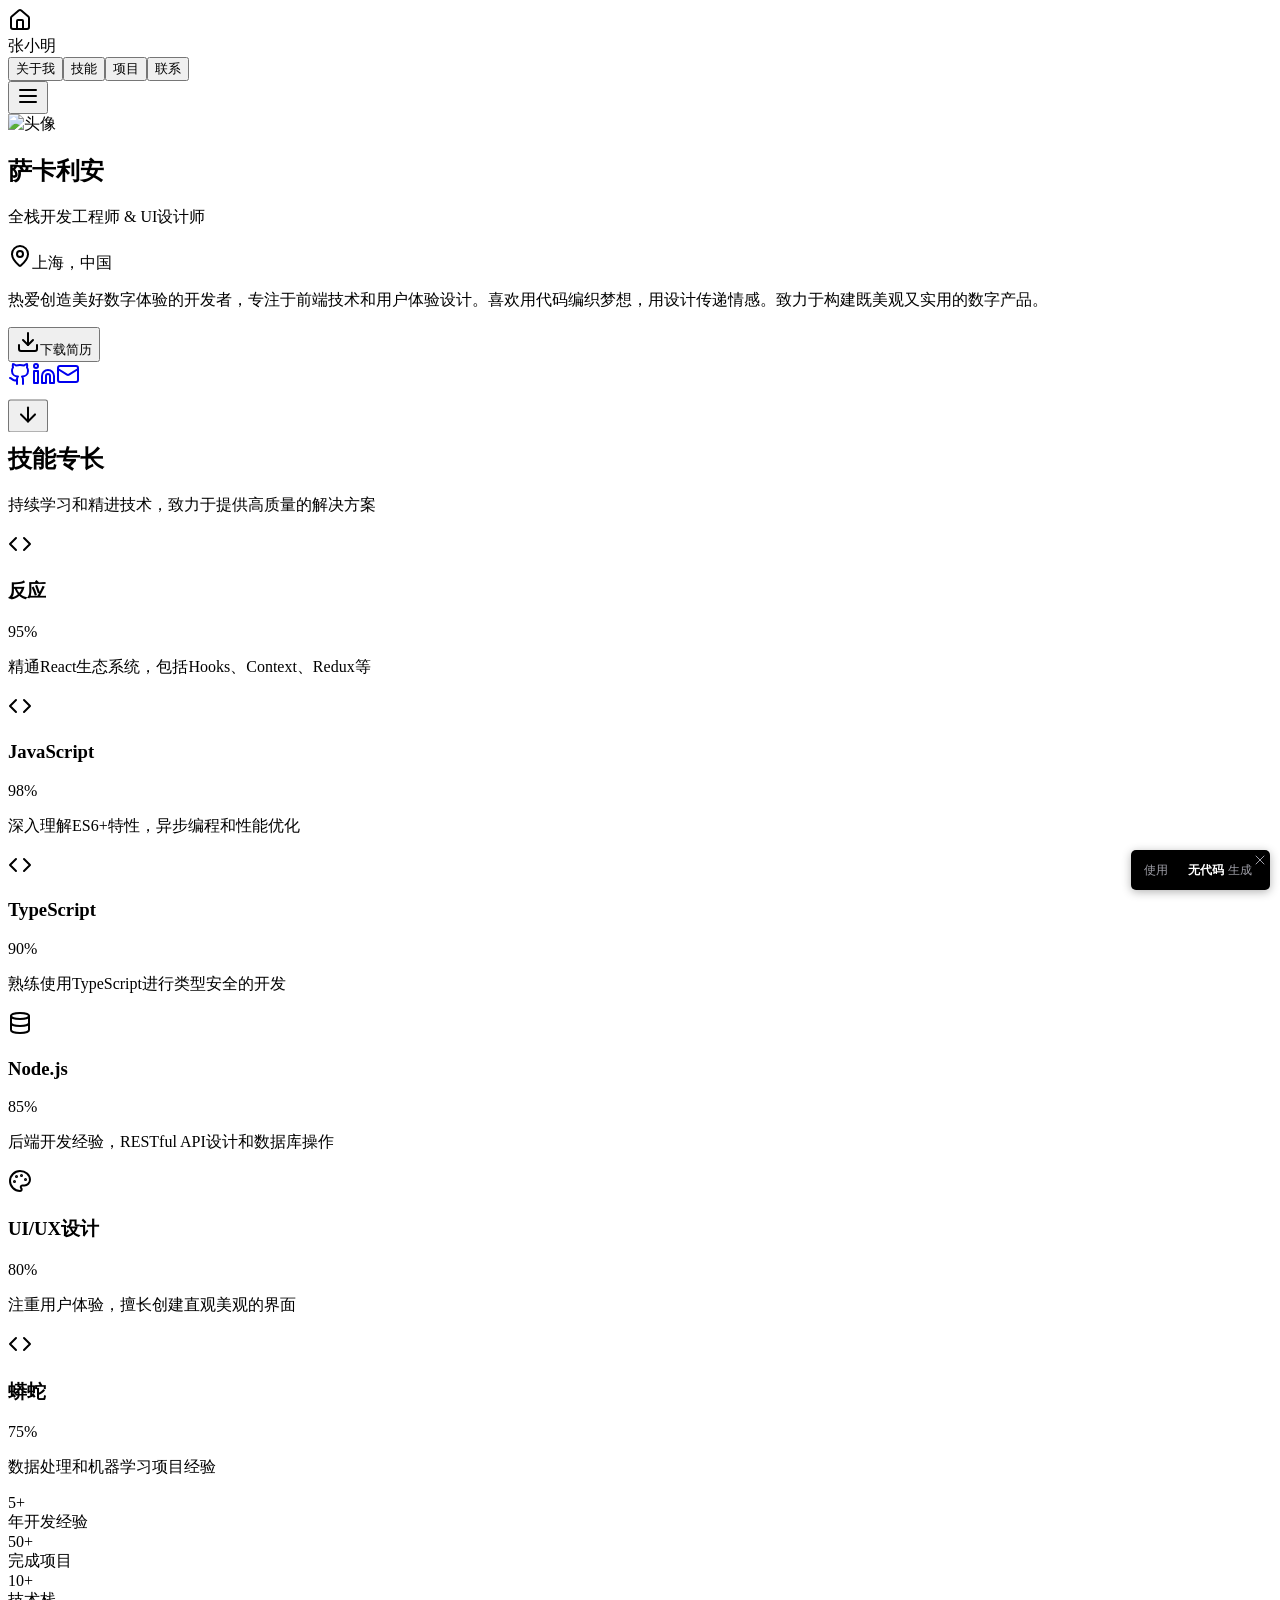
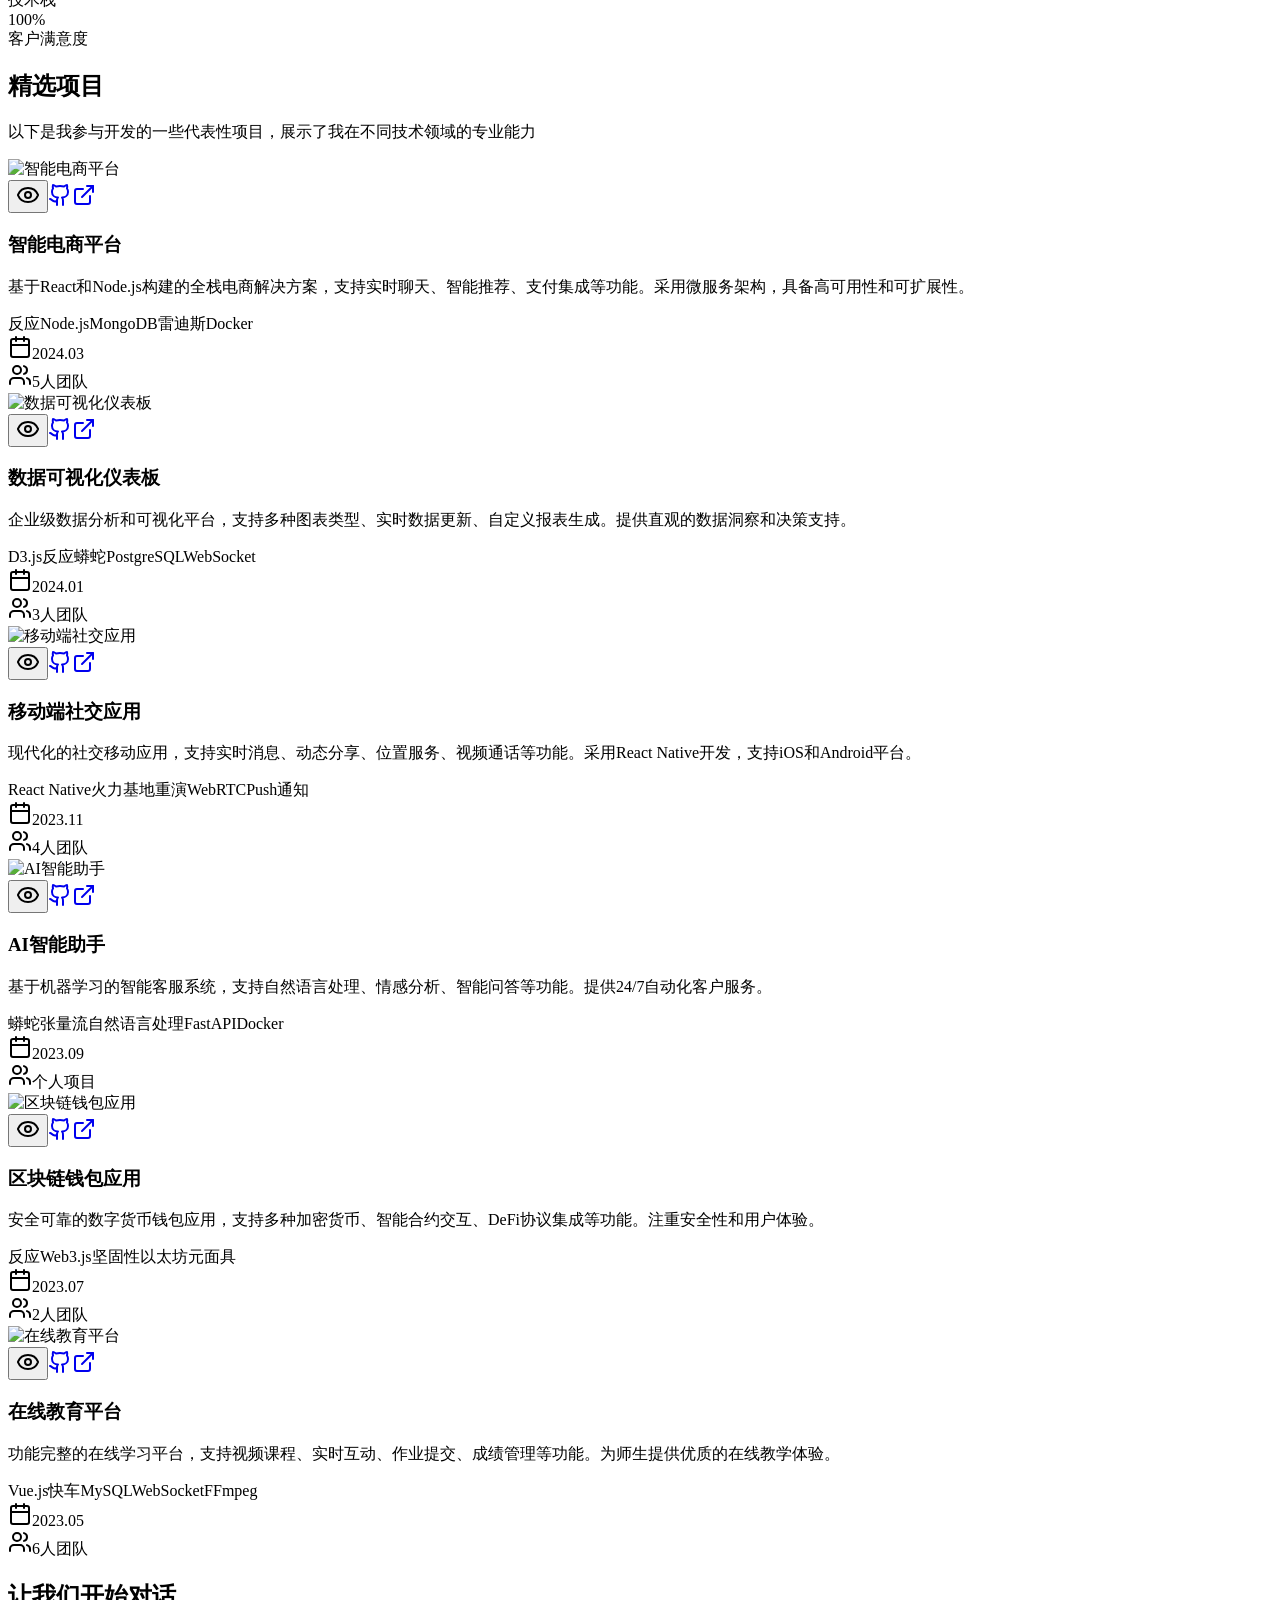
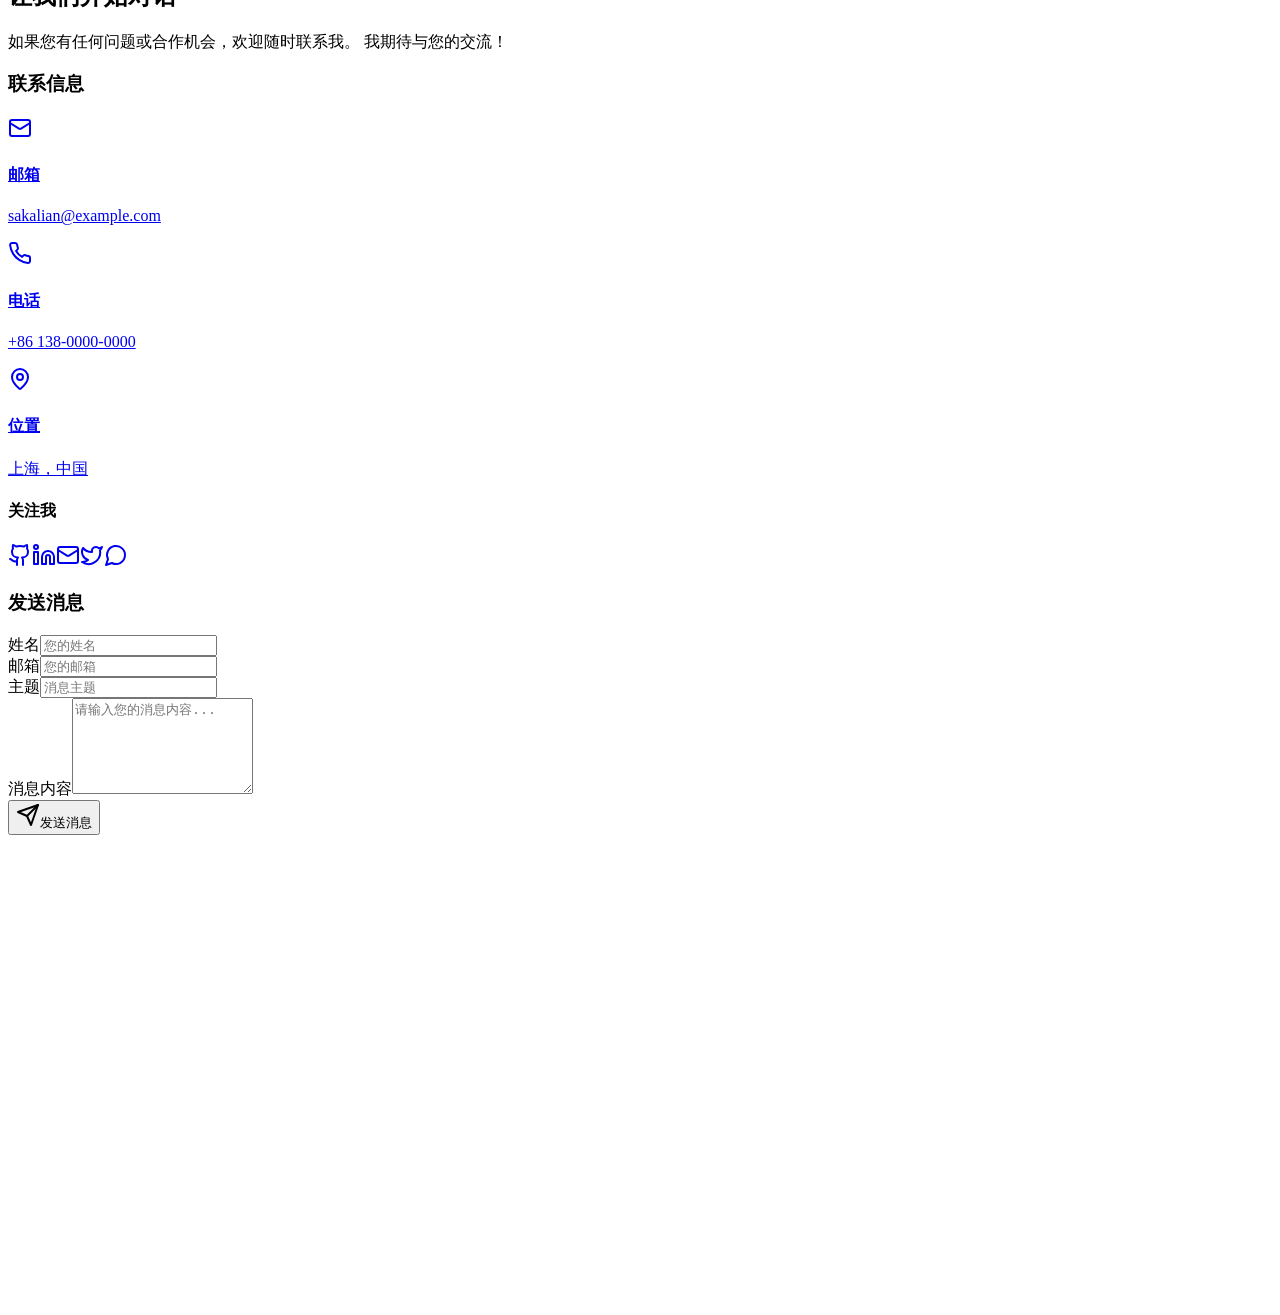
==== commit d7fa069b: "Add files via upload" ====
--- a/index.html
+++ b/index.html
@@ -460,7 +460,7 @@
 </style></head>
               
   <body>
-    <div id="root"><section aria-label="Notifications alt+T" tabindex="-1" aria-live="polite" aria-relevant="additions text" aria-atomic="false" _msthidden="A" _mstaria-label="361296" _msthash="1"></section><div class="min-h-screen bg-gradient-to-br from-gray-900 via-blue-900 to-purple-900"><nav class="fixed top-0 left-0 right-0 z-50 transition-all duration-300 bg-gray-900/70 backdrop-blur-md" style="transform: none;"><div class="max-w-7xl mx-auto px-4 sm:px-6 lg:px-8"><div class="flex justify-between items-center h-16"><div class="flex items-center space-x-2" tabindex="0" style="transform: none;"><div class="w-8 h-8 bg-gradient-to-r from-blue-600 to-purple-600 rounded-lg flex items-center justify-center"><svg xmlns="http://www.w3.org/2000/svg" width="24" height="24" viewBox="0 0 24 24" fill="none" stroke="currentColor" stroke-width="2" stroke-linecap="round" stroke-linejoin="round" class="lucide lucide-house w-5 h-5 text-white"><path d="M15 21v-8a1 1 0 0 0-1-1h-4a1 1 0 0 0-1 1v8"></path><path d="M3 10a2 2 0 0 1 .709-1.528l7-5.999a2 2 0 0 1 2.582 0l7 5.999A2 2 0 0 1 21 10v9a2 2 0 0 1-2 2H5a2 2 0 0 1-2-2z"></path></svg></div><span class="text-xl font-bold bg-gradient-to-r from-blue-400 to-purple-400 bg-clip-text text-transparent" _msttexthash="7723742" _msthash="131">张小明</span></div><div class="hidden md:flex space-x-1"><button class="relative px-4 py-2 rounded-lg font-medium transition-all duration-200 text-gray-300 hover:text-blue-400 hover:bg-white/5" tabindex="0" style="transform: none;"><font _mstmutation="1" _msttexthash="6926166" _msthash="132">关于我</font></button><button class="relative px-4 py-2 rounded-lg font-medium transition-all duration-200 text-blue-400 bg-white/10" tabindex="0" _msttexthash="5728840" _msthash="133" style="transform: none;">技能<div class="absolute bottom-0 left-0 right-0 h-0.5 bg-gradient-to-r from-blue-400 to-purple-400" style="transform: none; transform-origin: 50% 50% 0px; opacity: 1;"></div></button><button class="relative px-4 py-2 rounded-lg font-medium transition-all duration-200 text-gray-300 hover:text-blue-400 hover:bg-white/5" tabindex="0" _msttexthash="6718387" _msthash="134" style="transform: none;">项目</button><button class="relative px-4 py-2 rounded-lg font-medium transition-all duration-200 text-gray-300 hover:text-blue-400 hover:bg-white/5" tabindex="0" _msttexthash="6317012" _msthash="135" style="transform: none;">联系</button></div><button class="md:hidden p-2 rounded-lg bg-white/10 hover:bg-white/20 transition-colors" tabindex="0"><svg xmlns="http://www.w3.org/2000/svg" width="24" height="24" viewBox="0 0 24 24" fill="none" stroke="currentColor" stroke-width="2" stroke-linecap="round" stroke-linejoin="round" class="lucide lucide-menu w-6 h-6 text-white"><line x1="4" x2="20" y1="12" y2="12"></line><line x1="4" x2="20" y1="6" y2="6"></line><line x1="4" x2="20" y1="18" y2="18"></line></svg></button></div></div></nav><main><section class="relative min-h-screen flex items-center justify-center px-4 sm:px-6 lg:px-8 overflow-hidden"><div class="absolute inset-0 bg-gradient-to-br from-gray-900 via-blue-900 to-purple-900"></div><div class="absolute inset-0 bg-gradient-to-r from-blue-600/5 to-purple-600/5"></div><div class="absolute top-20 left-10 w-20 h-20 bg-blue-200/30 rounded-full blur-xl animate-pulse"></div><div class="absolute bottom-20 right-10 w-32 h-32 bg-purple-200/30 rounded-full blur-xl animate-pulse" style="animation-delay: 1s;"></div><div class="relative z-10 text-center max-w-5xl mx-auto"><div class="mb-8" style="opacity: 1; transform: none;"><div class="relative inline-block"><div class="absolute inset-0 bg-gradient-to-r from-blue-600 to-purple-600 rounded-full blur-lg opacity-30 animate-pulse"></div><img src="./index_files/search" alt="头像" class="relative w-32 h-32 sm:w-40 sm:h-40 rounded-full mx-auto object-cover border-4 border-white shadow-2xl" _mstalt="4229524" _msthash="15"></div></div><h1 class="text-4xl sm:text-5xl md:text-6xl lg:text-7xl font-bold mb-6 bg-gradient-to-r from-white via-blue-100 to-purple-100 bg-clip-text text-transparent leading-tight" style="opacity: 1; transform: none;" _msttexthash="10805743" _msthash="16">萨卡利安</h1><p class="text-xl sm:text-2xl md:text-3xl text-gray-300 mb-6 font-light" style="opacity: 1; transform: none;" _msttexthash="44935228" _msthash="17">全栈开发工程师 &amp; UI设计师</p><div class="flex items-center justify-center space-x-2 text-gray-400 mb-8" style="opacity: 1; transform: none;"><svg xmlns="http://www.w3.org/2000/svg" width="24" height="24" viewBox="0 0 24 24" fill="none" stroke="currentColor" stroke-width="2" stroke-linecap="round" stroke-linejoin="round" class="lucide lucide-map-pin w-5 h-5"><path d="M20 10c0 4.993-5.539 10.193-7.399 11.799a1 1 0 0 1-1.202 0C9.539 20.193 4 14.993 4 10a8 8 0 0 1 16 0"></path><circle cx="12" cy="10" r="3"></circle></svg><span class="text-lg" _msttexthash="18157711" _msthash="18">上海，中国</span></div><p class="text-lg sm:text-xl text-gray-300 mb-12 max-w-3xl mx-auto leading-relaxed" style="opacity: 1; transform: none;" _msttexthash="898335087" _msthash="19">热爱创造美好数字体验的开发者，专注于前端技术和用户体验设计。喜欢用代码编织梦想，用设计传递情感。致力于构建既美观又实用的数字产品。</p><div class="flex flex-col sm:flex-row gap-4 justify-center items-center mb-16" style="opacity: 1; transform: none;"><button class="px-8 py-4 bg-gradient-to-r from-blue-600 to-purple-600 text-white rounded-full font-medium hover:shadow-xl transform hover:scale-105 transition-all duration-300 flex items-center space-x-2 group" tabindex="0"><svg xmlns="http://www.w3.org/2000/svg" width="24" height="24" viewBox="0 0 24 24" fill="none" stroke="currentColor" stroke-width="2" stroke-linecap="round" stroke-linejoin="round" class="lucide lucide-download w-5 h-5 group-hover:animate-bounce"><path d="M21 15v4a2 2 0 0 1-2 2H5a2 2 0 0 1-2-2v-4"></path><polyline points="7 10 12 15 17 10"></polyline><line x1="12" x2="12" y1="15" y2="3"></line></svg><span _msttexthash="12117053" _msthash="20">下载简历</span></button><div class="flex space-x-4"><a href="https://github.com/" target="_blank" rel="noopener noreferrer" class="p-4 bg-white/10 backdrop-blur-sm rounded-full shadow-lg hover:shadow-xl transform hover:scale-110 transition-all duration-300 hover:text-gray-800" tabindex="0" style="opacity: 1; transform: none;"><svg xmlns="http://www.w3.org/2000/svg" width="24" height="24" viewBox="0 0 24 24" fill="none" stroke="currentColor" stroke-width="2" stroke-linecap="round" stroke-linejoin="round" class="lucide lucide-github w-6 h-6"><path d="M15 22v-4a4.8 4.8 0 0 0-1-3.5c3 0 6-2 6-5.5.08-1.25-.27-2.48-1-3.5.28-1.15.28-2.35 0-3.5 0 0-1 0-3 1.5-2.64-.5-5.36-.5-8 0C6 2 5 2 5 2c-.3 1.15-.3 2.35 0 3.5A5.403 5.403 0 0 0 4 9c0 3.5 3 5.5 6 5.5-.39.49-.68 1.05-.85 1.65-.17.6-.22 1.23-.15 1.85v4"></path><path d="M9 18c-4.51 2-5-2-7-2"></path></svg></a><a href="https://linkedin.com/" target="_blank" rel="noopener noreferrer" class="p-4 bg-white/10 backdrop-blur-sm rounded-full shadow-lg hover:shadow-xl transform hover:scale-110 transition-all duration-300 hover:text-blue-600" tabindex="0" style="opacity: 1; transform: none;"><svg xmlns="http://www.w3.org/2000/svg" width="24" height="24" viewBox="0 0 24 24" fill="none" stroke="currentColor" stroke-width="2" stroke-linecap="round" stroke-linejoin="round" class="lucide lucide-linkedin w-6 h-6"><path d="M16 8a6 6 0 0 1 6 6v7h-4v-7a2 2 0 0 0-2-2 2 2 0 0 0-2 2v7h-4v-7a6 6 0 0 1 6-6z"></path><rect width="4" height="12" x="2" y="9"></rect><circle cx="4" cy="4" r="2"></circle></svg></a><a href="mailto:sakalian@example.com" target="_blank" rel="noopener noreferrer" class="p-4 bg-white/10 backdrop-blur-sm rounded-full shadow-lg hover:shadow-xl transform hover:scale-110 transition-all duration-300 hover:text-red-500" tabindex="0" style="opacity: 1; transform: none;"><svg xmlns="http://www.w3.org/2000/svg" width="24" height="24" viewBox="0 0 24 24" fill="none" stroke="currentColor" stroke-width="2" stroke-linecap="round" stroke-linejoin="round" class="lucide lucide-mail w-6 h-6"><rect width="20" height="16" x="2" y="4" rx="2"></rect><path d="m22 7-8.97 5.7a1.94 1.94 0 0 1-2.06 0L2 7"></path></svg></a></div></div><div class="absolute bottom-8 left-1/2 transform -translate-x-1/2" style="opacity: 1;"><button class="p-3 bg-white/10 backdrop-blur-sm rounded-full shadow-lg hover:shadow-xl transition-all duration-300" tabindex="0" style="transform: translateY(2.29734px) scale(1.00036);"><svg xmlns="http://www.w3.org/2000/svg" width="24" height="24" viewBox="0 0 24 24" fill="none" stroke="currentColor" stroke-width="2" stroke-linecap="round" stroke-linejoin="round" class="lucide lucide-arrow-down w-6 h-6 text-gray-300"><path d="M12 5v14"></path><path d="m19 12-7 7-7-7"></path></svg></button></div></div></section><section id="skills" class="py-20 px-4 sm:px-6 lg:px-8 bg-gradient-to-br from-gray-900 via-blue-900 to-purple-900 relative overflow-hidden"><div class="absolute top-0 left-0 w-full h-full bg-gradient-to-br from-blue-900/30 to-purple-900/30"></div><div class="max-w-7xl mx-auto relative z-10"><div class="text-center mb-16"><h2 class="text-3xl sm:text-4xl md:text-5xl font-bold mb-6 bg-gradient-to-r from-blue-400 to-purple-400 bg-clip-text text-transparent" style="opacity: 1; transform: none;" _msttexthash="13042549" _msthash="21">技能专长</h2><p class="text-lg sm:text-xl text-gray-300 max-w-3xl mx-auto leading-relaxed" style="opacity: 1; transform: none;" _msttexthash="160591639" _msthash="22">持续学习和精进技术，致力于提供高质量的解决方案</p></div><div class="grid grid-cols-1 sm:grid-cols-2 lg:grid-cols-3 gap-6 lg:gap-8"><div class="group relative" style="opacity: 1; transform: none;"><div class="relative bg-white/10 backdrop-blur-sm p-6 lg:p-8 rounded-2xl shadow-lg hover:shadow-2xl transition-all duration-500 group-hover:transform group-hover:scale-105 border border-white/20"><div class="absolute top-4 right-4 w-16 h-16 bg-gradient-to-r from-blue-400 to-blue-600 rounded-full opacity-20 group-hover:opacity-30 transition-opacity duration-300"></div><div class="relative mb-6"><div class="inline-flex p-4 bg-gradient-to-r from-blue-400 to-blue-600 rounded-2xl shadow-lg group-hover:shadow-xl transition-shadow duration-300"><svg xmlns="http://www.w3.org/2000/svg" width="24" height="24" viewBox="0 0 24 24" fill="none" stroke="currentColor" stroke-width="2" stroke-linecap="round" stroke-linejoin="round" class="lucide lucide-code w-8 h-8 text-white"><polyline points="16 18 22 12 16 6"></polyline><polyline points="8 6 2 12 8 18"></polyline></svg></div></div><div class="relative"><div class="flex justify-between items-center mb-4"><h3 class="text-xl font-bold text-white group-hover:text-blue-300 transition-colors duration-300" _msttexthash="4470271" _msthash="23">反应</h3><span class="text-lg font-semibold text-gray-300 bg-white/10 px-3 py-1 rounded-full"><font _mstmutation="1" _msttexthash="10699" _msthash="24">95</font>%</span></div><div class="relative"><div class="w-full bg-white/20 rounded-full h-3 overflow-hidden"><div class="h-full rounded-full bg-gradient-to-r from-blue-400 to-blue-600 relative" style="width: 95%;"><div class="absolute inset-0 bg-white/30 rounded-full animate-pulse"></div></div></div><p class="mt-3 text-sm text-gray-300 leading-relaxed" style="opacity: 1;" _msttexthash="84703320" _msthash="25">精通React生态系统，包括Hooks、Context、Redux等</p></div></div><div class="absolute inset-0 bg-gradient-to-r from-blue-600/5 to-purple-600/5 rounded-2xl opacity-0 group-hover:opacity-100 transition-opacity duration-300"></div></div></div><div class="group relative" style="opacity: 1; transform: none;"><div class="relative bg-white/10 backdrop-blur-sm p-6 lg:p-8 rounded-2xl shadow-lg hover:shadow-2xl transition-all duration-500 group-hover:transform group-hover:scale-105 border border-white/20"><div class="absolute top-4 right-4 w-16 h-16 bg-gradient-to-r from-yellow-400 to-yellow-600 rounded-full opacity-20 group-hover:opacity-30 transition-opacity duration-300"></div><div class="relative mb-6"><div class="inline-flex p-4 bg-gradient-to-r from-yellow-400 to-yellow-600 rounded-2xl shadow-lg group-hover:shadow-xl transition-shadow duration-300"><svg xmlns="http://www.w3.org/2000/svg" width="24" height="24" viewBox="0 0 24 24" fill="none" stroke="currentColor" stroke-width="2" stroke-linecap="round" stroke-linejoin="round" class="lucide lucide-code w-8 h-8 text-white"><polyline points="16 18 22 12 16 6"></polyline><polyline points="8 6 2 12 8 18"></polyline></svg></div></div><div class="relative"><div class="flex justify-between items-center mb-4"><h3 class="text-xl font-bold text-white group-hover:text-blue-300 transition-colors duration-300" _msttexthash="154895" _msthash="26">JavaScript</h3><span class="text-lg font-semibold text-gray-300 bg-white/10 px-3 py-1 rounded-full"><font _mstmutation="1" _msttexthash="11011" _msthash="27">98</font>%</span></div><div class="relative"><div class="w-full bg-white/20 rounded-full h-3 overflow-hidden"><div class="h-full rounded-full bg-gradient-to-r from-yellow-400 to-yellow-600 relative" style="width: 98%;"><div class="absolute inset-0 bg-white/30 rounded-full animate-pulse"></div></div></div><p class="mt-3 text-sm text-gray-300 leading-relaxed" style="opacity: 1;" _msttexthash="105188720" _msthash="28">深入理解ES6+特性，异步编程和性能优化</p></div></div><div class="absolute inset-0 bg-gradient-to-r from-blue-600/5 to-purple-600/5 rounded-2xl opacity-0 group-hover:opacity-100 transition-opacity duration-300"></div></div></div><div class="group relative" style="opacity: 1; transform: none;"><div class="relative bg-white/10 backdrop-blur-sm p-6 lg:p-8 rounded-2xl shadow-lg hover:shadow-2xl transition-all duration-500 group-hover:transform group-hover:scale-105 border border-white/20"><div class="absolute top-4 right-4 w-16 h-16 bg-gradient-to-r from-blue-500 to-blue-700 rounded-full opacity-20 group-hover:opacity-30 transition-opacity duration-300"></div><div class="relative mb-6"><div class="inline-flex p-4 bg-gradient-to-r from-blue-500 to-blue-700 rounded-2xl shadow-lg group-hover:shadow-xl transition-shadow duration-300"><svg xmlns="http://www.w3.org/2000/svg" width="24" height="24" viewBox="0 0 24 24" fill="none" stroke="currentColor" stroke-width="2" stroke-linecap="round" stroke-linejoin="round" class="lucide lucide-code w-8 h-8 text-white"><polyline points="16 18 22 12 16 6"></polyline><polyline points="8 6 2 12 8 18"></polyline></svg></div></div><div class="relative"><div class="flex justify-between items-center mb-4"><h3 class="text-xl font-bold text-white group-hover:text-blue-300 transition-colors duration-300" _msttexthash="158119" _msthash="29">TypeScript</h3><span class="text-lg font-semibold text-gray-300 bg-white/10 px-3 py-1 rounded-full"><font _mstmutation="1" _msttexthash="10179" _msthash="30">90</font>%</span></div><div class="relative"><div class="w-full bg-white/20 rounded-full h-3 overflow-hidden"><div class="h-full rounded-full bg-gradient-to-r from-blue-500 to-blue-700 relative" style="width: 90%;"><div class="absolute inset-0 bg-white/30 rounded-full animate-pulse"></div></div></div><p class="mt-3 text-sm text-gray-300 leading-relaxed" style="opacity: 1;" _msttexthash="91318513" _msthash="31">熟练使用TypeScript进行类型安全的开发</p></div></div><div class="absolute inset-0 bg-gradient-to-r from-blue-600/5 to-purple-600/5 rounded-2xl opacity-0 group-hover:opacity-100 transition-opacity duration-300"></div></div></div><div class="group relative" style="opacity: 1; transform: none;"><div class="relative bg-white/10 backdrop-blur-sm p-6 lg:p-8 rounded-2xl shadow-lg hover:shadow-2xl transition-all duration-500 group-hover:transform group-hover:scale-105 border border-white/20"><div class="absolute top-4 right-4 w-16 h-16 bg-gradient-to-r from-green-400 to-green-600 rounded-full opacity-20 group-hover:opacity-30 transition-opacity duration-300"></div><div class="relative mb-6"><div class="inline-flex p-4 bg-gradient-to-r from-green-400 to-green-600 rounded-2xl shadow-lg group-hover:shadow-xl transition-shadow duration-300"><svg xmlns="http://www.w3.org/2000/svg" width="24" height="24" viewBox="0 0 24 24" fill="none" stroke="currentColor" stroke-width="2" stroke-linecap="round" stroke-linejoin="round" class="lucide lucide-database w-8 h-8 text-white"><ellipse cx="12" cy="5" rx="9" ry="3"></ellipse><path d="M3 5V19A9 3 0 0 0 21 19V5"></path><path d="M3 12A9 3 0 0 0 21 12"></path></svg></div></div><div class="relative"><div class="flex justify-between items-center mb-4"><h3 class="text-xl font-bold text-white group-hover:text-blue-300 transition-colors duration-300" _msttexthash="86021" _msthash="32">Node.js</h3><span class="text-lg font-semibold text-gray-300 bg-white/10 px-3 py-1 rounded-full"><font _mstmutation="1" _msttexthash="10608" _msthash="33">85</font>%</span></div><div class="relative"><div class="w-full bg-white/20 rounded-full h-3 overflow-hidden"><div class="h-full rounded-full bg-gradient-to-r from-green-400 to-green-600 relative" style="width: 85%;"><div class="absolute inset-0 bg-white/30 rounded-full animate-pulse"></div></div></div><p class="mt-3 text-sm text-gray-300 leading-relaxed" style="opacity: 1;" _msttexthash="108775173" _msthash="34">后端开发经验，RESTful API设计和数据库操作</p></div></div><div class="absolute inset-0 bg-gradient-to-r from-blue-600/5 to-purple-600/5 rounded-2xl opacity-0 group-hover:opacity-100 transition-opacity duration-300"></div></div></div><div class="group relative" style="opacity: 1; transform: none;"><div class="relative bg-white/10 backdrop-blur-sm p-6 lg:p-8 rounded-2xl shadow-lg hover:shadow-2xl transition-all duration-500 group-hover:transform group-hover:scale-105 border border-white/20"><div class="absolute top-4 right-4 w-16 h-16 bg-gradient-to-r from-purple-400 to-purple-600 rounded-full opacity-20 group-hover:opacity-30 transition-opacity duration-300"></div><div class="relative mb-6"><div class="inline-flex p-4 bg-gradient-to-r from-purple-400 to-purple-600 rounded-2xl shadow-lg group-hover:shadow-xl transition-shadow duration-300"><svg xmlns="http://www.w3.org/2000/svg" width="24" height="24" viewBox="0 0 24 24" fill="none" stroke="currentColor" stroke-width="2" stroke-linecap="round" stroke-linejoin="round" class="lucide lucide-palette w-8 h-8 text-white"><circle cx="13.5" cy="6.5" r=".5" fill="currentColor"></circle><circle cx="17.5" cy="10.5" r=".5" fill="currentColor"></circle><circle cx="8.5" cy="7.5" r=".5" fill="currentColor"></circle><circle cx="6.5" cy="12.5" r=".5" fill="currentColor"></circle><path d="M12 2C6.5 2 2 6.5 2 12s4.5 10 10 10c.926 0 1.648-.746 1.648-1.688 0-.437-.18-.835-.437-1.125-.29-.289-.438-.652-.438-1.125a1.64 1.64 0 0 1 1.668-1.668h1.996c3.051 0 5.555-2.503 5.555-5.554C21.965 6.012 17.461 2 12 2z"></path></svg></div></div><div class="relative"><div class="flex justify-between items-center mb-4"><h3 class="text-xl font-bold text-white group-hover:text-blue-300 transition-colors duration-300" _msttexthash="11666109" _msthash="35">UI/UX设计</h3><span class="text-lg font-semibold text-gray-300 bg-white/10 px-3 py-1 rounded-full"><font _mstmutation="1" _msttexthash="10088" _msthash="36">80</font>%</span></div><div class="relative"><div class="w-full bg-white/20 rounded-full h-3 overflow-hidden"><div class="h-full rounded-full bg-gradient-to-r from-purple-400 to-purple-600 relative" style="width: 80%;"><div class="absolute inset-0 bg-white/30 rounded-full animate-pulse"></div></div></div><p class="mt-3 text-sm text-gray-300 leading-relaxed" style="opacity: 1;" _msttexthash="118911000" _msthash="37">注重用户体验，擅长创建直观美观的界面</p></div></div><div class="absolute inset-0 bg-gradient-to-r from-blue-600/5 to-purple-600/5 rounded-2xl opacity-0 group-hover:opacity-100 transition-opacity duration-300"></div></div></div><div class="group relative" style="opacity: 1; transform: none;"><div class="relative bg-white/10 backdrop-blur-sm p-6 lg:p-8 rounded-2xl shadow-lg hover:shadow-2xl transition-all duration-500 group-hover:transform group-hover:scale-105 border border-white/20"><div class="absolute top-4 right-4 w-16 h-16 bg-gradient-to-r from-indigo-400 to-indigo-600 rounded-full opacity-20 group-hover:opacity-30 transition-opacity duration-300"></div><div class="relative mb-6"><div class="inline-flex p-4 bg-gradient-to-r from-indigo-400 to-indigo-600 rounded-2xl shadow-lg group-hover:shadow-xl transition-shadow duration-300"><svg xmlns="http://www.w3.org/2000/svg" width="24" height="24" viewBox="0 0 24 24" fill="none" stroke="currentColor" stroke-width="2" stroke-linecap="round" stroke-linejoin="round" class="lucide lucide-code w-8 h-8 text-white"><polyline points="16 18 22 12 16 6"></polyline><polyline points="8 6 2 12 8 18"></polyline></svg></div></div><div class="relative"><div class="flex justify-between items-center mb-4"><h3 class="text-xl font-bold text-white group-hover:text-blue-300 transition-colors duration-300" _msttexthash="6752382" _msthash="38">蟒蛇</h3><span class="text-lg font-semibold text-gray-300 bg-white/10 px-3 py-1 rounded-full"><font _mstmutation="1" _msttexthash="10517" _msthash="39">75</font>%</span></div><div class="relative"><div class="w-full bg-white/20 rounded-full h-3 overflow-hidden"><div class="h-full rounded-full bg-gradient-to-r from-indigo-400 to-indigo-600 relative" style="width: 75%;"><div class="absolute inset-0 bg-white/30 rounded-full animate-pulse"></div></div></div><p class="mt-3 text-sm text-gray-300 leading-relaxed" style="opacity: 1;" _msttexthash="62880584" _msthash="40">数据处理和机器学习项目经验</p></div></div><div class="absolute inset-0 bg-gradient-to-r from-blue-600/5 to-purple-600/5 rounded-2xl opacity-0 group-hover:opacity-100 transition-opacity duration-300"></div></div></div></div><div class="mt-16 grid grid-cols-2 md:grid-cols-4 gap-8 text-center"><div class="bg-white/10 backdrop-blur-sm p-6 rounded-2xl border border-white/20" style="opacity: 1; transform: none;"><div class="text-3xl font-bold bg-gradient-to-r from-blue-400 to-purple-400 bg-clip-text text-transparent mb-2" _msttexthash="9295" _msthash="41">5+</div><div class="text-gray-300 font-medium" _msttexthash="17117971" _msthash="42">年开发经验</div></div><div class="bg-white/10 backdrop-blur-sm p-6 rounded-2xl border border-white/20" style="opacity: 1; transform: none;"><div class="text-3xl font-bold bg-gradient-to-r from-blue-400 to-purple-400 bg-clip-text text-transparent mb-2" _msttexthash="14846" _msthash="43">50+</div><div class="text-gray-300 font-medium" _msttexthash="13268333" _msthash="44">完成项目</div></div><div class="bg-white/10 backdrop-blur-sm p-6 rounded-2xl border border-white/20" style="opacity: 1; transform: none;"><div class="text-3xl font-bold bg-gradient-to-r from-blue-400 to-purple-400 bg-clip-text text-transparent mb-2" _msttexthash="14482" _msthash="45">10+</div><div class="text-gray-300 font-medium" _msttexthash="8157760" _msthash="46">技术栈</div></div><div class="bg-white/10 backdrop-blur-sm p-6 rounded-2xl border border-white/20" style="opacity: 1; transform: none;"><div class="text-3xl font-bold bg-gradient-to-r from-blue-400 to-purple-400 bg-clip-text text-transparent mb-2" _msttexthash="19877" _msthash="47">100%</div><div class="text-gray-300 font-medium" _msttexthash="14765595" _msthash="48">客户满意度</div></div></div></div></section><section id="projects" class="py-20 px-4 sm:px-6 lg:px-8 bg-gradient-to-br from-gray-900 via-blue-900 to-purple-900 relative overflow-hidden"><div class="absolute top-0 left-0 w-full h-full bg-gradient-to-br from-blue-900/30 to-purple-900/30"></div><div class="max-w-7xl mx-auto relative z-10"><div class="text-center mb-16"><h2 class="text-3xl sm:text-4xl md:text-5xl font-bold mb-6 bg-gradient-to-r from-blue-400 to-purple-400 bg-clip-text text-transparent" style="opacity: 1; transform: none;" _msttexthash="15265627" _msthash="49">精选项目</h2><p class="text-lg sm:text-xl text-gray-300 max-w-3xl mx-auto leading-relaxed" style="opacity: 1; transform: none;" _msttexthash="262358733" _msthash="50">以下是我参与开发的一些代表性项目，展示了我在不同技术领域的专业能力</p></div><div class="grid grid-cols-1 md:grid-cols-2 lg:grid-cols-3 gap-8"><div class="group relative" style="opacity: 1; transform: none;"><div class="relative bg-white/10 backdrop-blur-sm rounded-2xl shadow-lg hover:shadow-2xl transition-all duration-500 overflow-hidden group-hover:transform group-hover:scale-105 border border-white/20"><div class="relative overflow-hidden"><img src="./index_files/search(1)" alt="智能电商平台" class="w-full h-48 sm:h-56 mx-auto object-cover group-hover:scale-110 transition-transform duration-700" _mstalt="18979688" _msthash="51"><div class="absolute inset-0 bg-gradient-to-t from-black/60 via-transparent to-transparent opacity-0 group-hover:opacity-100 transition-opacity duration-300"></div><div class="absolute inset-0 flex items-center justify-center space-x-4 opacity-0 group-hover:opacity-100 transition-opacity duration-300"><button class="p-3 bg-white/20 backdrop-blur-sm rounded-full shadow-lg hover:shadow-xl transition-all duration-300" tabindex="0"><svg xmlns="http://www.w3.org/2000/svg" width="24" height="24" viewBox="0 0 24 24" fill="none" stroke="currentColor" stroke-width="2" stroke-linecap="round" stroke-linejoin="round" class="lucide lucide-eye w-5 h-5 text-white"><path d="M2.062 12.348a1 1 0 0 1 0-.696 10.75 10.75 0 0 1 19.876 0 1 1 0 0 1 0 .696 10.75 10.75 0 0 1-19.876 0"></path><circle cx="12" cy="12" r="3"></circle></svg></button><a href="https://github.com/" target="_blank" rel="noopener noreferrer" class="p-3 bg-white/20 backdrop-blur-sm rounded-full shadow-lg hover:shadow-xl transition-all duration-300" tabindex="0"><svg xmlns="http://www.w3.org/2000/svg" width="24" height="24" viewBox="0 0 24 24" fill="none" stroke="currentColor" stroke-width="2" stroke-linecap="round" stroke-linejoin="round" class="lucide lucide-github w-5 h-5 text-white"><path d="M15 22v-4a4.8 4.8 0 0 0-1-3.5c3 0 6-2 6-5.5.08-1.25-.27-2.48-1-3.5.28-1.15.28-2.35 0-3.5 0 0-1 0-3 1.5-2.64-.5-5.36-.5-8 0C6 2 5 2 5 2c-.3 1.15-.3 2.35 0 3.5A5.403 5.403 0 0 0 4 9c0 3.5 3 5.5 6 5.5-.39.49-.68 1.05-.85 1.65-.17.6-.22 1.23-.15 1.85v4"></path><path d="M9 18c-4.51 2-5-2-7-2"></path></svg></a><a href="https://example.com/" target="_blank" rel="noopener noreferrer" class="p-3 bg-white/20 backdrop-blur-sm rounded-full shadow-lg hover:shadow-xl transition-all duration-300" tabindex="0"><svg xmlns="http://www.w3.org/2000/svg" width="24" height="24" viewBox="0 0 24 24" fill="none" stroke="currentColor" stroke-width="2" stroke-linecap="round" stroke-linejoin="round" class="lucide lucide-external-link w-5 h-5 text-white"><path d="M15 3h6v6"></path><path d="M10 14 21 3"></path><path d="M18 13v6a2 2 0 0 1-2 2H5a2 2 0 0 1-2-2V8a2 2 0 0 1 2-2h6"></path></svg></a></div></div><div class="p-6"><h3 class="text-xl font-bold mb-3 text-white group-hover:text-blue-300 transition-colors duration-300" _msttexthash="18979688" _msthash="52">智能电商平台</h3><p class="text-gray-300 mb-4 text-sm leading-relaxed line-clamp-3" _msttexthash="869984297" _msthash="53">基于React和Node.js构建的全栈电商解决方案，支持实时聊天、智能推荐、支付集成等功能。采用微服务架构，具备高可用性和可扩展性。</p><div class="flex flex-wrap gap-2 mb-4"><span class="px-3 py-1 bg-blue-500/20 text-blue-300 rounded-full text-xs font-medium hover:bg-blue-500/30 transition-colors duration-200" _msttexthash="4470271" _msthash="54">反应</span><span class="px-3 py-1 bg-blue-500/20 text-blue-300 rounded-full text-xs font-medium hover:bg-blue-500/30 transition-colors duration-200" _msttexthash="86021" _msthash="55">Node.js</span><span class="px-3 py-1 bg-blue-500/20 text-blue-300 rounded-full text-xs font-medium hover:bg-blue-500/30 transition-colors duration-200" _msttexthash="82446" _msthash="56">MongoDB</span><span class="px-3 py-1 bg-blue-500/20 text-blue-300 rounded-full text-xs font-medium hover:bg-blue-500/30 transition-colors duration-200" _msttexthash="10394072" _msthash="57">雷迪斯</span><span class="px-3 py-1 bg-blue-500/20 text-blue-300 rounded-full text-xs font-medium hover:bg-blue-500/30 transition-colors duration-200" _msttexthash="75452" _msthash="58">Docker</span></div><div class="flex items-center justify-between text-sm text-gray-400"><div class="flex items-center space-x-1"><svg xmlns="http://www.w3.org/2000/svg" width="24" height="24" viewBox="0 0 24 24" fill="none" stroke="currentColor" stroke-width="2" stroke-linecap="round" stroke-linejoin="round" class="lucide lucide-calendar w-4 h-4"><path d="M8 2v4"></path><path d="M16 2v4"></path><rect width="18" height="18" x="3" y="4" rx="2"></rect><path d="M3 10h18"></path></svg><span _msttexthash="44837" _msthash="59">2024.03</span></div><div class="flex items-center space-x-1"><svg xmlns="http://www.w3.org/2000/svg" width="24" height="24" viewBox="0 0 24 24" fill="none" stroke="currentColor" stroke-width="2" stroke-linecap="round" stroke-linejoin="round" class="lucide lucide-users w-4 h-4"><path d="M16 21v-2a4 4 0 0 0-4-4H6a4 4 0 0 0-4 4v2"></path><circle cx="9" cy="7" r="4"></circle><path d="M22 21v-2a4 4 0 0 0-3-3.87"></path><path d="M16 3.13a4 4 0 0 1 0 7.75"></path></svg><span _msttexthash="9699183" _msthash="60">5人团队</span></div></div></div></div></div><div class="group relative" style="opacity: 1; transform: none;"><div class="relative bg-white/10 backdrop-blur-sm rounded-2xl shadow-lg hover:shadow-2xl transition-all duration-500 overflow-hidden group-hover:transform group-hover:scale-105 border border-white/20"><div class="relative overflow-hidden"><img src="./index_files/search(2)" alt="数据可视化仪表板" class="w-full h-48 sm:h-56 mx-auto object-cover group-hover:scale-110 transition-transform duration-700" _mstalt="29026075" _msthash="61"><div class="absolute inset-0 bg-gradient-to-t from-black/60 via-transparent to-transparent opacity-0 group-hover:opacity-100 transition-opacity duration-300"></div><div class="absolute inset-0 flex items-center justify-center space-x-4 opacity-0 group-hover:opacity-100 transition-opacity duration-300"><button class="p-3 bg-white/20 backdrop-blur-sm rounded-full shadow-lg hover:shadow-xl transition-all duration-300" tabindex="0" style="transform: none;"><svg xmlns="http://www.w3.org/2000/svg" width="24" height="24" viewBox="0 0 24 24" fill="none" stroke="currentColor" stroke-width="2" stroke-linecap="round" stroke-linejoin="round" class="lucide lucide-eye w-5 h-5 text-white"><path d="M2.062 12.348a1 1 0 0 1 0-.696 10.75 10.75 0 0 1 19.876 0 1 1 0 0 1 0 .696 10.75 10.75 0 0 1-19.876 0"></path><circle cx="12" cy="12" r="3"></circle></svg></button><a href="https://github.com/" target="_blank" rel="noopener noreferrer" class="p-3 bg-white/20 backdrop-blur-sm rounded-full shadow-lg hover:shadow-xl transition-all duration-300" tabindex="0"><svg xmlns="http://www.w3.org/2000/svg" width="24" height="24" viewBox="0 0 24 24" fill="none" stroke="currentColor" stroke-width="2" stroke-linecap="round" stroke-linejoin="round" class="lucide lucide-github w-5 h-5 text-white"><path d="M15 22v-4a4.8 4.8 0 0 0-1-3.5c3 0 6-2 6-5.5.08-1.25-.27-2.48-1-3.5.28-1.15.28-2.35 0-3.5 0 0-1 0-3 1.5-2.64-.5-5.36-.5-8 0C6 2 5 2 5 2c-.3 1.15-.3 2.35 0 3.5A5.403 5.403 0 0 0 4 9c0 3.5 3 5.5 6 5.5-.39.49-.68 1.05-.85 1.65-.17.6-.22 1.23-.15 1.85v4"></path><path d="M9 18c-4.51 2-5-2-7-2"></path></svg></a><a href="https://example.com/" target="_blank" rel="noopener noreferrer" class="p-3 bg-white/20 backdrop-blur-sm rounded-full shadow-lg hover:shadow-xl transition-all duration-300" tabindex="0" style="transform: scale(1.00514);"><svg xmlns="http://www.w3.org/2000/svg" width="24" height="24" viewBox="0 0 24 24" fill="none" stroke="currentColor" stroke-width="2" stroke-linecap="round" stroke-linejoin="round" class="lucide lucide-external-link w-5 h-5 text-white"><path d="M15 3h6v6"></path><path d="M10 14 21 3"></path><path d="M18 13v6a2 2 0 0 1-2 2H5a2 2 0 0 1-2-2V8a2 2 0 0 1 2-2h6"></path></svg></a></div></div><div class="p-6"><h3 class="text-xl font-bold mb-3 text-white group-hover:text-blue-300 transition-colors duration-300" _msttexthash="29026075" _msthash="62">数据可视化仪表板</h3><p class="text-gray-300 mb-4 text-sm leading-relaxed line-clamp-3" _msttexthash="578813066" _msthash="63">企业级数据分析和可视化平台，支持多种图表类型、实时数据更新、自定义报表生成。提供直观的数据洞察和决策支持。</p><div class="flex flex-wrap gap-2 mb-4"><span class="px-3 py-1 bg-blue-500/20 text-blue-300 rounded-full text-xs font-medium hover:bg-blue-500/30 transition-colors duration-200" _msttexthash="47099" _msthash="64">D3.js</span><span class="px-3 py-1 bg-blue-500/20 text-blue-300 rounded-full text-xs font-medium hover:bg-blue-500/30 transition-colors duration-200" _msttexthash="4470271" _msthash="65">反应</span><span class="px-3 py-1 bg-blue-500/20 text-blue-300 rounded-full text-xs font-medium hover:bg-blue-500/30 transition-colors duration-200" _msttexthash="6752382" _msthash="66">蟒蛇</span><span class="px-3 py-1 bg-blue-500/20 text-blue-300 rounded-full text-xs font-medium hover:bg-blue-500/30 transition-colors duration-200" _msttexthash="143650" _msthash="67">PostgreSQL</span><span class="px-3 py-1 bg-blue-500/20 text-blue-300 rounded-full text-xs font-medium hover:bg-blue-500/30 transition-colors duration-200" _msttexthash="131079" _msthash="68">WebSocket</span></div><div class="flex items-center justify-between text-sm text-gray-400"><div class="flex items-center space-x-1"><svg xmlns="http://www.w3.org/2000/svg" width="24" height="24" viewBox="0 0 24 24" fill="none" stroke="currentColor" stroke-width="2" stroke-linecap="round" stroke-linejoin="round" class="lucide lucide-calendar w-4 h-4"><path d="M8 2v4"></path><path d="M16 2v4"></path><rect width="18" height="18" x="3" y="4" rx="2"></rect><path d="M3 10h18"></path></svg><span _msttexthash="44499" _msthash="69">2024.01</span></div><div class="flex items-center space-x-1"><svg xmlns="http://www.w3.org/2000/svg" width="24" height="24" viewBox="0 0 24 24" fill="none" stroke="currentColor" stroke-width="2" stroke-linecap="round" stroke-linejoin="round" class="lucide lucide-users w-4 h-4"><path d="M16 21v-2a4 4 0 0 0-4-4H6a4 4 0 0 0-4 4v2"></path><circle cx="9" cy="7" r="4"></circle><path d="M22 21v-2a4 4 0 0 0-3-3.87"></path><path d="M16 3.13a4 4 0 0 1 0 7.75"></path></svg><span _msttexthash="9699001" _msthash="70">3人团队</span></div></div></div></div></div><div class="group relative" style="opacity: 1; transform: none;"><div class="relative bg-white/10 backdrop-blur-sm rounded-2xl shadow-lg hover:shadow-2xl transition-all duration-500 overflow-hidden group-hover:transform group-hover:scale-105 border border-white/20"><div class="relative overflow-hidden"><img src="./index_files/search(3)" alt="移动端社交应用" class="w-full h-48 sm:h-56 mx-auto object-cover group-hover:scale-110 transition-transform duration-700" _mstalt="24483940" _msthash="71"><div class="absolute inset-0 bg-gradient-to-t from-black/60 via-transparent to-transparent opacity-0 group-hover:opacity-100 transition-opacity duration-300"></div><div class="absolute inset-0 flex items-center justify-center space-x-4 opacity-0 group-hover:opacity-100 transition-opacity duration-300"><button class="p-3 bg-white/20 backdrop-blur-sm rounded-full shadow-lg hover:shadow-xl transition-all duration-300" tabindex="0"><svg xmlns="http://www.w3.org/2000/svg" width="24" height="24" viewBox="0 0 24 24" fill="none" stroke="currentColor" stroke-width="2" stroke-linecap="round" stroke-linejoin="round" class="lucide lucide-eye w-5 h-5 text-white"><path d="M2.062 12.348a1 1 0 0 1 0-.696 10.75 10.75 0 0 1 19.876 0 1 1 0 0 1 0 .696 10.75 10.75 0 0 1-19.876 0"></path><circle cx="12" cy="12" r="3"></circle></svg></button><a href="https://github.com/" target="_blank" rel="noopener noreferrer" class="p-3 bg-white/20 backdrop-blur-sm rounded-full shadow-lg hover:shadow-xl transition-all duration-300" tabindex="0"><svg xmlns="http://www.w3.org/2000/svg" width="24" height="24" viewBox="0 0 24 24" fill="none" stroke="currentColor" stroke-width="2" stroke-linecap="round" stroke-linejoin="round" class="lucide lucide-github w-5 h-5 text-white"><path d="M15 22v-4a4.8 4.8 0 0 0-1-3.5c3 0 6-2 6-5.5.08-1.25-.27-2.48-1-3.5.28-1.15.28-2.35 0-3.5 0 0-1 0-3 1.5-2.64-.5-5.36-.5-8 0C6 2 5 2 5 2c-.3 1.15-.3 2.35 0 3.5A5.403 5.403 0 0 0 4 9c0 3.5 3 5.5 6 5.5-.39.49-.68 1.05-.85 1.65-.17.6-.22 1.23-.15 1.85v4"></path><path d="M9 18c-4.51 2-5-2-7-2"></path></svg></a><a href="https://example.com/" target="_blank" rel="noopener noreferrer" class="p-3 bg-white/20 backdrop-blur-sm rounded-full shadow-lg hover:shadow-xl transition-all duration-300" tabindex="0"><svg xmlns="http://www.w3.org/2000/svg" width="24" height="24" viewBox="0 0 24 24" fill="none" stroke="currentColor" stroke-width="2" stroke-linecap="round" stroke-linejoin="round" class="lucide lucide-external-link w-5 h-5 text-white"><path d="M15 3h6v6"></path><path d="M10 14 21 3"></path><path d="M18 13v6a2 2 0 0 1-2 2H5a2 2 0 0 1-2-2V8a2 2 0 0 1 2-2h6"></path></svg></a></div></div><div class="p-6"><h3 class="text-xl font-bold mb-3 text-white group-hover:text-blue-300 transition-colors duration-300" _msttexthash="24483940" _msthash="72">移动端社交应用</h3><p class="text-gray-300 mb-4 text-sm leading-relaxed line-clamp-3" _msttexthash="535143128" _msthash="73">现代化的社交移动应用，支持实时消息、动态分享、位置服务、视频通话等功能。采用React Native开发，支持iOS和Android平台。</p><div class="flex flex-wrap gap-2 mb-4"><span class="px-3 py-1 bg-blue-500/20 text-blue-300 rounded-full text-xs font-medium hover:bg-blue-500/30 transition-colors duration-200" _msttexthash="175786" _msthash="74">React Native</span><span class="px-3 py-1 bg-blue-500/20 text-blue-300 rounded-full text-xs font-medium hover:bg-blue-500/30 transition-colors duration-200" _msttexthash="10354851" _msthash="75">火力基地</span><span class="px-3 py-1 bg-blue-500/20 text-blue-300 rounded-full text-xs font-medium hover:bg-blue-500/30 transition-colors duration-200" _msttexthash="6353919" _msthash="76">重演</span><span class="px-3 py-1 bg-blue-500/20 text-blue-300 rounded-full text-xs font-medium hover:bg-blue-500/30 transition-colors duration-200" _msttexthash="63011" _msthash="77">WebRTC</span><span class="px-3 py-1 bg-blue-500/20 text-blue-300 rounded-full text-xs font-medium hover:bg-blue-500/30 transition-colors duration-200" _msttexthash="10109801" _msthash="78">Push通知</span></div><div class="flex items-center justify-between text-sm text-gray-400"><div class="flex items-center space-x-1"><svg xmlns="http://www.w3.org/2000/svg" width="24" height="24" viewBox="0 0 24 24" fill="none" stroke="currentColor" stroke-width="2" stroke-linecap="round" stroke-linejoin="round" class="lucide lucide-calendar w-4 h-4"><path d="M8 2v4"></path><path d="M16 2v4"></path><rect width="18" height="18" x="3" y="4" rx="2"></rect><path d="M3 10h18"></path></svg><span _msttexthash="44525" _msthash="79">2023.11</span></div><div class="flex items-center space-x-1"><svg xmlns="http://www.w3.org/2000/svg" width="24" height="24" viewBox="0 0 24 24" fill="none" stroke="currentColor" stroke-width="2" stroke-linecap="round" stroke-linejoin="round" class="lucide lucide-users w-4 h-4"><path d="M16 21v-2a4 4 0 0 0-4-4H6a4 4 0 0 0-4 4v2"></path><circle cx="9" cy="7" r="4"></circle><path d="M22 21v-2a4 4 0 0 0-3-3.87"></path><path d="M16 3.13a4 4 0 0 1 0 7.75"></path></svg><span _msttexthash="9699092" _msthash="80">4人团队</span></div></div></div></div></div><div class="group relative" style="opacity: 1; transform: none;"><div class="relative bg-white/10 backdrop-blur-sm rounded-2xl shadow-lg hover:shadow-2xl transition-all duration-500 overflow-hidden group-hover:transform group-hover:scale-105 border border-white/20"><div class="relative overflow-hidden"><img src="./index_files/search(4)" alt="AI智能助手" class="w-full h-48 sm:h-56 mx-auto object-cover group-hover:scale-110 transition-transform duration-700" _mstalt="14327066" _msthash="81"><div class="absolute inset-0 bg-gradient-to-t from-black/60 via-transparent to-transparent opacity-0 group-hover:opacity-100 transition-opacity duration-300"></div><div class="absolute inset-0 flex items-center justify-center space-x-4 opacity-0 group-hover:opacity-100 transition-opacity duration-300"><button class="p-3 bg-white/20 backdrop-blur-sm rounded-full shadow-lg hover:shadow-xl transition-all duration-300" tabindex="0"><svg xmlns="http://www.w3.org/2000/svg" width="24" height="24" viewBox="0 0 24 24" fill="none" stroke="currentColor" stroke-width="2" stroke-linecap="round" stroke-linejoin="round" class="lucide lucide-eye w-5 h-5 text-white"><path d="M2.062 12.348a1 1 0 0 1 0-.696 10.75 10.75 0 0 1 19.876 0 1 1 0 0 1 0 .696 10.75 10.75 0 0 1-19.876 0"></path><circle cx="12" cy="12" r="3"></circle></svg></button><a href="https://github.com/" target="_blank" rel="noopener noreferrer" class="p-3 bg-white/20 backdrop-blur-sm rounded-full shadow-lg hover:shadow-xl transition-all duration-300" tabindex="0"><svg xmlns="http://www.w3.org/2000/svg" width="24" height="24" viewBox="0 0 24 24" fill="none" stroke="currentColor" stroke-width="2" stroke-linecap="round" stroke-linejoin="round" class="lucide lucide-github w-5 h-5 text-white"><path d="M15 22v-4a4.8 4.8 0 0 0-1-3.5c3 0 6-2 6-5.5.08-1.25-.27-2.48-1-3.5.28-1.15.28-2.35 0-3.5 0 0-1 0-3 1.5-2.64-.5-5.36-.5-8 0C6 2 5 2 5 2c-.3 1.15-.3 2.35 0 3.5A5.403 5.403 0 0 0 4 9c0 3.5 3 5.5 6 5.5-.39.49-.68 1.05-.85 1.65-.17.6-.22 1.23-.15 1.85v4"></path><path d="M9 18c-4.51 2-5-2-7-2"></path></svg></a><a href="https://example.com/" target="_blank" rel="noopener noreferrer" class="p-3 bg-white/20 backdrop-blur-sm rounded-full shadow-lg hover:shadow-xl transition-all duration-300" tabindex="0"><svg xmlns="http://www.w3.org/2000/svg" width="24" height="24" viewBox="0 0 24 24" fill="none" stroke="currentColor" stroke-width="2" stroke-linecap="round" stroke-linejoin="round" class="lucide lucide-external-link w-5 h-5 text-white"><path d="M15 3h6v6"></path><path d="M10 14 21 3"></path><path d="M18 13v6a2 2 0 0 1-2 2H5a2 2 0 0 1-2-2V8a2 2 0 0 1 2-2h6"></path></svg></a></div></div><div class="p-6"><h3 class="text-xl font-bold mb-3 text-white group-hover:text-blue-300 transition-colors duration-300" _msttexthash="14327066" _msthash="82">AI智能助手</h3><p class="text-gray-300 mb-4 text-sm leading-relaxed line-clamp-3" _msttexthash="465310534" _msthash="83">基于机器学习的智能客服系统，支持自然语言处理、情感分析、智能问答等功能。提供24/7自动化客户服务。</p><div class="flex flex-wrap gap-2 mb-4"><span class="px-3 py-1 bg-blue-500/20 text-blue-300 rounded-full text-xs font-medium hover:bg-blue-500/30 transition-colors duration-200" _msttexthash="6752382" _msthash="84">蟒蛇</span><span class="px-3 py-1 bg-blue-500/20 text-blue-300 rounded-full text-xs font-medium hover:bg-blue-500/30 transition-colors duration-200" _msttexthash="9370413" _msthash="85">张量流</span><span class="px-3 py-1 bg-blue-500/20 text-blue-300 rounded-full text-xs font-medium hover:bg-blue-500/30 transition-colors duration-200" _msttexthash="22716499" _msthash="86">自然语言处理</span><span class="px-3 py-1 bg-blue-500/20 text-blue-300 rounded-full text-xs font-medium hover:bg-blue-500/30 transition-colors duration-200" _msttexthash="79105" _msthash="87">FastAPI</span><span class="px-3 py-1 bg-blue-500/20 text-blue-300 rounded-full text-xs font-medium hover:bg-blue-500/30 transition-colors duration-200" _msttexthash="75452" _msthash="88">Docker</span></div><div class="flex items-center justify-between text-sm text-gray-400"><div class="flex items-center space-x-1"><svg xmlns="http://www.w3.org/2000/svg" width="24" height="24" viewBox="0 0 24 24" fill="none" stroke="currentColor" stroke-width="2" stroke-linecap="round" stroke-linejoin="round" class="lucide lucide-calendar w-4 h-4"><path d="M8 2v4"></path><path d="M16 2v4"></path><rect width="18" height="18" x="3" y="4" rx="2"></rect><path d="M3 10h18"></path></svg><span _msttexthash="45721" _msthash="89">2023.09</span></div><div class="flex items-center space-x-1"><svg xmlns="http://www.w3.org/2000/svg" width="24" height="24" viewBox="0 0 24 24" fill="none" stroke="currentColor" stroke-width="2" stroke-linecap="round" stroke-linejoin="round" class="lucide lucide-users w-4 h-4"><path d="M16 21v-2a4 4 0 0 0-4-4H6a4 4 0 0 0-4 4v2"></path><circle cx="9" cy="7" r="4"></circle><path d="M22 21v-2a4 4 0 0 0-3-3.87"></path><path d="M16 3.13a4 4 0 0 1 0 7.75"></path></svg><span _msttexthash="12441767" _msthash="90">个人项目</span></div></div></div></div></div><div class="group relative" style="opacity: 1; transform: none;"><div class="relative bg-white/10 backdrop-blur-sm rounded-2xl shadow-lg hover:shadow-2xl transition-all duration-500 overflow-hidden group-hover:transform group-hover:scale-105 border border-white/20"><div class="relative overflow-hidden"><img src="./index_files/search(5)" alt="区块链钱包应用" class="w-full h-48 sm:h-56 mx-auto object-cover group-hover:scale-110 transition-transform duration-700" _mstalt="25560145" _msthash="91"><div class="absolute inset-0 bg-gradient-to-t from-black/60 via-transparent to-transparent opacity-0 group-hover:opacity-100 transition-opacity duration-300"></div><div class="absolute inset-0 flex items-center justify-center space-x-4 opacity-0 group-hover:opacity-100 transition-opacity duration-300"><button class="p-3 bg-white/20 backdrop-blur-sm rounded-full shadow-lg hover:shadow-xl transition-all duration-300" tabindex="0"><svg xmlns="http://www.w3.org/2000/svg" width="24" height="24" viewBox="0 0 24 24" fill="none" stroke="currentColor" stroke-width="2" stroke-linecap="round" stroke-linejoin="round" class="lucide lucide-eye w-5 h-5 text-white"><path d="M2.062 12.348a1 1 0 0 1 0-.696 10.75 10.75 0 0 1 19.876 0 1 1 0 0 1 0 .696 10.75 10.75 0 0 1-19.876 0"></path><circle cx="12" cy="12" r="3"></circle></svg></button><a href="https://github.com/" target="_blank" rel="noopener noreferrer" class="p-3 bg-white/20 backdrop-blur-sm rounded-full shadow-lg hover:shadow-xl transition-all duration-300" tabindex="0"><svg xmlns="http://www.w3.org/2000/svg" width="24" height="24" viewBox="0 0 24 24" fill="none" stroke="currentColor" stroke-width="2" stroke-linecap="round" stroke-linejoin="round" class="lucide lucide-github w-5 h-5 text-white"><path d="M15 22v-4a4.8 4.8 0 0 0-1-3.5c3 0 6-2 6-5.5.08-1.25-.27-2.48-1-3.5.28-1.15.28-2.35 0-3.5 0 0-1 0-3 1.5-2.64-.5-5.36-.5-8 0C6 2 5 2 5 2c-.3 1.15-.3 2.35 0 3.5A5.403 5.403 0 0 0 4 9c0 3.5 3 5.5 6 5.5-.39.49-.68 1.05-.85 1.65-.17.6-.22 1.23-.15 1.85v4"></path><path d="M9 18c-4.51 2-5-2-7-2"></path></svg></a><a href="https://example.com/" target="_blank" rel="noopener noreferrer" class="p-3 bg-white/20 backdrop-blur-sm rounded-full shadow-lg hover:shadow-xl transition-all duration-300" tabindex="0"><svg xmlns="http://www.w3.org/2000/svg" width="24" height="24" viewBox="0 0 24 24" fill="none" stroke="currentColor" stroke-width="2" stroke-linecap="round" stroke-linejoin="round" class="lucide lucide-external-link w-5 h-5 text-white"><path d="M15 3h6v6"></path><path d="M10 14 21 3"></path><path d="M18 13v6a2 2 0 0 1-2 2H5a2 2 0 0 1-2-2V8a2 2 0 0 1 2-2h6"></path></svg></a></div></div><div class="p-6"><h3 class="text-xl font-bold mb-3 text-white group-hover:text-blue-300 transition-colors duration-300" _msttexthash="25560145" _msthash="92">区块链钱包应用</h3><p class="text-gray-300 mb-4 text-sm leading-relaxed line-clamp-3" _msttexthash="543892531" _msthash="93">安全可靠的数字货币钱包应用，支持多种加密货币、智能合约交互、DeFi协议集成等功能。注重安全性和用户体验。</p><div class="flex flex-wrap gap-2 mb-4"><span class="px-3 py-1 bg-blue-500/20 text-blue-300 rounded-full text-xs font-medium hover:bg-blue-500/30 transition-colors duration-200" _msttexthash="4470271" _msthash="94">反应</span><span class="px-3 py-1 bg-blue-500/20 text-blue-300 rounded-full text-xs font-medium hover:bg-blue-500/30 transition-colors duration-200" _msttexthash="79066" _msthash="95">Web3.js</span><span class="px-3 py-1 bg-blue-500/20 text-blue-300 rounded-full text-xs font-medium hover:bg-blue-500/30 transition-colors duration-200" _msttexthash="7230561" _msthash="96">坚固性</span><span class="px-3 py-1 bg-blue-500/20 text-blue-300 rounded-full text-xs font-medium hover:bg-blue-500/30 transition-colors duration-200" _msttexthash="6826313" _msthash="97">以太坊</span><span class="px-3 py-1 bg-blue-500/20 text-blue-300 rounded-full text-xs font-medium hover:bg-blue-500/30 transition-colors duration-200" _msttexthash="8363524" _msthash="98">元面具</span></div><div class="flex items-center justify-between text-sm text-gray-400"><div class="flex items-center space-x-1"><svg xmlns="http://www.w3.org/2000/svg" width="24" height="24" viewBox="0 0 24 24" fill="none" stroke="currentColor" stroke-width="2" stroke-linecap="round" stroke-linejoin="round" class="lucide lucide-calendar w-4 h-4"><path d="M8 2v4"></path><path d="M16 2v4"></path><rect width="18" height="18" x="3" y="4" rx="2"></rect><path d="M3 10h18"></path></svg><span _msttexthash="45383" _msthash="99">2023.07</span></div><div class="flex items-center space-x-1"><svg xmlns="http://www.w3.org/2000/svg" width="24" height="24" viewBox="0 0 24 24" fill="none" stroke="currentColor" stroke-width="2" stroke-linecap="round" stroke-linejoin="round" class="lucide lucide-users w-4 h-4"><path d="M16 21v-2a4 4 0 0 0-4-4H6a4 4 0 0 0-4 4v2"></path><circle cx="9" cy="7" r="4"></circle><path d="M22 21v-2a4 4 0 0 0-3-3.87"></path><path d="M16 3.13a4 4 0 0 1 0 7.75"></path></svg><span _msttexthash="9698910" _msthash="100">2人团队</span></div></div></div></div></div><div class="group relative" style="opacity: 1; transform: none;"><div class="relative bg-white/10 backdrop-blur-sm rounded-2xl shadow-lg hover:shadow-2xl transition-all duration-500 overflow-hidden group-hover:transform group-hover:scale-105 border border-white/20"><div class="relative overflow-hidden"><img src="./index_files/search(6)" alt="在线教育平台" class="w-full h-48 sm:h-56 mx-auto object-cover group-hover:scale-110 transition-transform duration-700" _mstalt="19533150" _msthash="101"><div class="absolute inset-0 bg-gradient-to-t from-black/60 via-transparent to-transparent opacity-0 group-hover:opacity-100 transition-opacity duration-300"></div><div class="absolute inset-0 flex items-center justify-center space-x-4 opacity-0 group-hover:opacity-100 transition-opacity duration-300"><button class="p-3 bg-white/20 backdrop-blur-sm rounded-full shadow-lg hover:shadow-xl transition-all duration-300" tabindex="0"><svg xmlns="http://www.w3.org/2000/svg" width="24" height="24" viewBox="0 0 24 24" fill="none" stroke="currentColor" stroke-width="2" stroke-linecap="round" stroke-linejoin="round" class="lucide lucide-eye w-5 h-5 text-white"><path d="M2.062 12.348a1 1 0 0 1 0-.696 10.75 10.75 0 0 1 19.876 0 1 1 0 0 1 0 .696 10.75 10.75 0 0 1-19.876 0"></path><circle cx="12" cy="12" r="3"></circle></svg></button><a href="https://github.com/" target="_blank" rel="noopener noreferrer" class="p-3 bg-white/20 backdrop-blur-sm rounded-full shadow-lg hover:shadow-xl transition-all duration-300" tabindex="0"><svg xmlns="http://www.w3.org/2000/svg" width="24" height="24" viewBox="0 0 24 24" fill="none" stroke="currentColor" stroke-width="2" stroke-linecap="round" stroke-linejoin="round" class="lucide lucide-github w-5 h-5 text-white"><path d="M15 22v-4a4.8 4.8 0 0 0-1-3.5c3 0 6-2 6-5.5.08-1.25-.27-2.48-1-3.5.28-1.15.28-2.35 0-3.5 0 0-1 0-3 1.5-2.64-.5-5.36-.5-8 0C6 2 5 2 5 2c-.3 1.15-.3 2.35 0 3.5A5.403 5.403 0 0 0 4 9c0 3.5 3 5.5 6 5.5-.39.49-.68 1.05-.85 1.65-.17.6-.22 1.23-.15 1.85v4"></path><path d="M9 18c-4.51 2-5-2-7-2"></path></svg></a><a href="https://example.com/" target="_blank" rel="noopener noreferrer" class="p-3 bg-white/20 backdrop-blur-sm rounded-full shadow-lg hover:shadow-xl transition-all duration-300" tabindex="0"><svg xmlns="http://www.w3.org/2000/svg" width="24" height="24" viewBox="0 0 24 24" fill="none" stroke="currentColor" stroke-width="2" stroke-linecap="round" stroke-linejoin="round" class="lucide lucide-external-link w-5 h-5 text-white"><path d="M15 3h6v6"></path><path d="M10 14 21 3"></path><path d="M18 13v6a2 2 0 0 1-2 2H5a2 2 0 0 1-2-2V8a2 2 0 0 1 2-2h6"></path></svg></a></div></div><div class="p-6"><h3 class="text-xl font-bold mb-3 text-white group-hover:text-blue-300 transition-colors duration-300" _msttexthash="19533150" _msthash="102">在线教育平台</h3><p class="text-gray-300 mb-4 text-sm leading-relaxed line-clamp-3" _msttexthash="560089296" _msthash="103">功能完整的在线学习平台，支持视频课程、实时互动、作业提交、成绩管理等功能。为师生提供优质的在线教学体验。</p><div class="flex flex-wrap gap-2 mb-4"><span class="px-3 py-1 bg-blue-500/20 text-blue-300 rounded-full text-xs font-medium hover:bg-blue-500/30 transition-colors duration-200" _msttexthash="70889" _msthash="104">Vue.js</span><span class="px-3 py-1 bg-blue-500/20 text-blue-300 rounded-full text-xs font-medium hover:bg-blue-500/30 transition-colors duration-200" _msttexthash="6052345" _msthash="105">快车</span><span class="px-3 py-1 bg-blue-500/20 text-blue-300 rounded-full text-xs font-medium hover:bg-blue-500/30 transition-colors duration-200" _msttexthash="50700" _msthash="106">MySQL</span><span class="px-3 py-1 bg-blue-500/20 text-blue-300 rounded-full text-xs font-medium hover:bg-blue-500/30 transition-colors duration-200" _msttexthash="131079" _msthash="107">WebSocket</span><span class="px-3 py-1 bg-blue-500/20 text-blue-300 rounded-full text-xs font-medium hover:bg-blue-500/30 transition-colors duration-200" _msttexthash="71474" _msthash="108">FFmpeg</span></div><div class="flex items-center justify-between text-sm text-gray-400"><div class="flex items-center space-x-1"><svg xmlns="http://www.w3.org/2000/svg" width="24" height="24" viewBox="0 0 24 24" fill="none" stroke="currentColor" stroke-width="2" stroke-linecap="round" stroke-linejoin="round" class="lucide lucide-calendar w-4 h-4"><path d="M8 2v4"></path><path d="M16 2v4"></path><rect width="18" height="18" x="3" y="4" rx="2"></rect><path d="M3 10h18"></path></svg><span _msttexthash="45045" _msthash="109">2023.05</span></div><div class="flex items-center space-x-1"><svg xmlns="http://www.w3.org/2000/svg" width="24" height="24" viewBox="0 0 24 24" fill="none" stroke="currentColor" stroke-width="2" stroke-linecap="round" stroke-linejoin="round" class="lucide lucide-users w-4 h-4"><path d="M16 21v-2a4 4 0 0 0-4-4H6a4 4 0 0 0-4 4v2"></path><circle cx="9" cy="7" r="4"></circle><path d="M22 21v-2a4 4 0 0 0-3-3.87"></path><path d="M16 3.13a4 4 0 0 1 0 7.75"></path></svg><span _msttexthash="9699274" _msthash="110">6人团队</span></div></div></div></div></div></div></div></section><section id="contact" class="py-20 px-4 sm:px-6 lg:px-8 bg-gradient-to-br from-gray-900 via-blue-900 to-purple-900 text-white relative overflow-hidden"><div class="absolute inset-0 bg-gradient-to-br from-blue-900/50 to-purple-900/50"></div><div class="absolute top-20 left-10 w-32 h-32 bg-blue-400/10 rounded-full blur-3xl"></div><div class="absolute bottom-20 right-10 w-40 h-40 bg-purple-400/10 rounded-full blur-3xl"></div><div class="max-w-7xl mx-auto relative z-10"><div class="text-center mb-16"><h2 class="text-3xl sm:text-4xl md:text-5xl font-bold mb-6" style="opacity: 0; transform: translateY(60px);" _msttexthash="24401117" _msthash="111">让我们开始对话</h2><p class="text-lg sm:text-xl text-gray-300 max-w-3xl mx-auto leading-relaxed" style="opacity: 0; transform: translateY(60px);" _msttexthash="260908934" _msthash="112">如果您有任何问题或合作机会，欢迎随时联系我。 我期待与您的交流！</p></div><div class="grid grid-cols-1 lg:grid-cols-2 gap-12 lg:gap-16"><div><h3 class="text-2xl font-bold mb-8" style="opacity: 0; transform: translateX(-60px);" _msttexthash="11918855" _msthash="113">联系信息</h3><div class="space-y-6 mb-12"><a href="mailto:sakalian@example.com" class="flex items-center space-x-4 p-4 bg-white/10 backdrop-blur-sm rounded-2xl hover:bg-white/20 transition-all duration-300 group" tabindex="0" style="opacity: 0; transform: translateX(-60px);"><div class="p-3 bg-gradient-to-r from-red-500 to-pink-500 rounded-xl shadow-lg group-hover:shadow-xl transition-shadow duration-300"><svg xmlns="http://www.w3.org/2000/svg" width="24" height="24" viewBox="0 0 24 24" fill="none" stroke="currentColor" stroke-width="2" stroke-linecap="round" stroke-linejoin="round" class="lucide lucide-mail w-6 h-6 text-white"><rect width="20" height="16" x="2" y="4" rx="2"></rect><path d="m22 7-8.97 5.7a1.94 1.94 0 0 1-2.06 0L2 7"></path></svg></div><div><h4 class="font-semibold text-lg" _msttexthash="6663618" _msthash="114">邮箱</h4><p class="text-gray-300" _msttexthash="428597" _msthash="115">sakalian@example.com</p></div></a><a href="tel:+86 138-0000-0000" class="flex items-center space-x-4 p-4 bg-white/10 backdrop-blur-sm rounded-2xl hover:bg-white/20 transition-all duration-300 group" tabindex="0" style="opacity: 0; transform: translateX(-60px);"><div class="p-3 bg-gradient-to-r from-green-500 to-emerald-500 rounded-xl shadow-lg group-hover:shadow-xl transition-shadow duration-300"><svg xmlns="http://www.w3.org/2000/svg" width="24" height="24" viewBox="0 0 24 24" fill="none" stroke="currentColor" stroke-width="2" stroke-linecap="round" stroke-linejoin="round" class="lucide lucide-phone w-6 h-6 text-white"><path d="M22 16.92v3a2 2 0 0 1-2.18 2 19.79 19.79 0 0 1-8.63-3.07 19.5 19.5 0 0 1-6-6 19.79 19.79 0 0 1-3.07-8.67A2 2 0 0 1 4.11 2h3a2 2 0 0 1 2 1.72 12.84 12.84 0 0 0 .7 2.81 2 2 0 0 1-.45 2.11L8.09 9.91a16 16 0 0 0 6 6l1.27-1.27a2 2 0 0 1 2.11-.45 12.84 12.84 0 0 0 2.81.7A2 2 0 0 1 22 16.92z"></path></svg></div><div><h4 class="font-semibold text-lg" _msttexthash="6454175" _msthash="116">电话</h4><p class="text-gray-300" _msttexthash="146445" _msthash="117">+86 138-0000-0000</p></div></a><a href="https://g4hggq.nocode.host/#" class="flex items-center space-x-4 p-4 bg-white/10 backdrop-blur-sm rounded-2xl hover:bg-white/20 transition-all duration-300 group" tabindex="0" style="opacity: 0; transform: translateX(-60px);"><div class="p-3 bg-gradient-to-r from-blue-500 to-indigo-500 rounded-xl shadow-lg group-hover:shadow-xl transition-shadow duration-300"><svg xmlns="http://www.w3.org/2000/svg" width="24" height="24" viewBox="0 0 24 24" fill="none" stroke="currentColor" stroke-width="2" stroke-linecap="round" stroke-linejoin="round" class="lucide lucide-map-pin w-6 h-6 text-white"><path d="M20 10c0 4.993-5.539 10.193-7.399 11.799a1 1 0 0 1-1.202 0C9.539 20.193 4 14.993 4 10a8 8 0 0 1 16 0"></path><circle cx="12" cy="10" r="3"></circle></svg></div><div><h4 class="font-semibold text-lg" _msttexthash="5240079" _msthash="118">位置</h4><p class="text-gray-300" _msttexthash="18157711" _msthash="119">上海，中国</p></div></a></div><div style="opacity: 0; transform: translateX(-60px);"><h4 class="text-xl font-semibold mb-6" _msttexthash="7734246" _msthash="120">关注我</h4><div class="flex flex-wrap gap-4"><a href="https://github.com/" target="_blank" rel="noopener noreferrer" class="p-4 bg-white/10 backdrop-blur-sm rounded-xl hover:bg-white/20 transition-all duration-300 group" tabindex="0" style="opacity: 1; transform: none;"><svg xmlns="http://www.w3.org/2000/svg" width="24" height="24" viewBox="0 0 24 24" fill="none" stroke="currentColor" stroke-width="2" stroke-linecap="round" stroke-linejoin="round" class="lucide lucide-github w-6 h-6 group-hover:text-gray-800"><path d="M15 22v-4a4.8 4.8 0 0 0-1-3.5c3 0 6-2 6-5.5.08-1.25-.27-2.48-1-3.5.28-1.15.28-2.35 0-3.5 0 0-1 0-3 1.5-2.64-.5-5.36-.5-8 0C6 2 5 2 5 2c-.3 1.15-.3 2.35 0 3.5A5.403 5.403 0 0 0 4 9c0 3.5 3 5.5 6 5.5-.39.49-.68 1.05-.85 1.65-.17.6-.22 1.23-.15 1.85v4"></path><path d="M9 18c-4.51 2-5-2-7-2"></path></svg></a><a href="https://linkedin.com/" target="_blank" rel="noopener noreferrer" class="p-4 bg-white/10 backdrop-blur-sm rounded-xl hover:bg-white/20 transition-all duration-300 group" tabindex="0" style="opacity: 1; transform: none;"><svg xmlns="http://www.w3.org/2000/svg" width="24" height="24" viewBox="0 0 24 24" fill="none" stroke="currentColor" stroke-width="2" stroke-linecap="round" stroke-linejoin="round" class="lucide lucide-linkedin w-6 h-6 group-hover:text-blue-600"><path d="M16 8a6 6 0 0 1 6 6v7h-4v-7a2 2 0 0 0-2-2 2 2 0 0 0-2 2v7h-4v-7a6 6 0 0 1 6-6z"></path><rect width="4" height="12" x="2" y="9"></rect><circle cx="4" cy="4" r="2"></circle></svg></a><a href="mailto:sakalian@example.com" target="_blank" rel="noopener noreferrer" class="p-4 bg-white/10 backdrop-blur-sm rounded-xl hover:bg-white/20 transition-all duration-300 group" tabindex="0" style="opacity: 1; transform: none;"><svg xmlns="http://www.w3.org/2000/svg" width="24" height="24" viewBox="0 0 24 24" fill="none" stroke="currentColor" stroke-width="2" stroke-linecap="round" stroke-linejoin="round" class="lucide lucide-mail w-6 h-6 group-hover:text-red-500"><rect width="20" height="16" x="2" y="4" rx="2"></rect><path d="m22 7-8.97 5.7a1.94 1.94 0 0 1-2.06 0L2 7"></path></svg></a><a href="https://twitter.com/" target="_blank" rel="noopener noreferrer" class="p-4 bg-white/10 backdrop-blur-sm rounded-xl hover:bg-white/20 transition-all duration-300 group" tabindex="0" style="opacity: 1; transform: none;"><svg xmlns="http://www.w3.org/2000/svg" width="24" height="24" viewBox="0 0 24 24" fill="none" stroke="currentColor" stroke-width="2" stroke-linecap="round" stroke-linejoin="round" class="lucide lucide-twitter w-6 h-6 group-hover:text-blue-400"><path d="M22 4s-.7 2.1-2 3.4c1.6 10-9.4 17.3-18 11.6 2.2.1 4.4-.6 6-2C3 15.5.5 9.6 3 5c2.2 2.6 5.6 4.1 9 4-.9-4.2 4-6.6 7-3.8 1.1 0 3-1.2 3-1.2z"></path></svg></a><a href="https://g4hggq.nocode.host/#" target="_blank" rel="noopener noreferrer" class="p-4 bg-white/10 backdrop-blur-sm rounded-xl hover:bg-white/20 transition-all duration-300 group" tabindex="0" style="opacity: 1; transform: none;"><svg xmlns="http://www.w3.org/2000/svg" width="24" height="24" viewBox="0 0 24 24" fill="none" stroke="currentColor" stroke-width="2" stroke-linecap="round" stroke-linejoin="round" class="lucide lucide-message-circle w-6 h-6 group-hover:text-green-500"><path d="M7.9 20A9 9 0 1 0 4 16.1L2 22Z"></path></svg></a></div></div></div><div><h3 class="text-2xl font-bold mb-8" style="opacity: 0; transform: translateX(60px);" _msttexthash="12276537" _msthash="121">发送消息</h3><form class="space-y-6" style="opacity: 0; transform: translateX(60px);"><div class="grid grid-cols-1 sm:grid-cols-2 gap-6"><div><label class="block text-sm font-medium mb-2" _msttexthash="4330313" _msthash="122">姓名</label><input type="text" name="name" class="w-full px-4 py-3 bg-white/10 backdrop-blur-sm border border-white/20 rounded-xl focus:outline-none focus:ring-2 focus:ring-blue-500 focus:border-transparent transition-all duration-300" placeholder="您的姓名" value="" _mstplaceholder="10894689" _msthash="123"></div><div><label class="block text-sm font-medium mb-2" _msttexthash="6663618" _msthash="124">邮箱</label><input type="email" name="email" class="w-full px-4 py-3 bg-white/10 backdrop-blur-sm border border-white/20 rounded-xl focus:outline-none focus:ring-2 focus:ring-blue-500 focus:border-transparent transition-all duration-300" placeholder="您的邮箱" value="" _mstplaceholder="13856960" _msthash="125"></div></div><div><label class="block text-sm font-medium mb-2" _msttexthash="5885113" _msthash="126">主题</label><input type="text" name="subject" class="w-full px-4 py-3 bg-white/10 backdrop-blur-sm border border-white/20 rounded-xl focus:outline-none focus:ring-2 focus:ring-blue-500 focus:border-transparent transition-all duration-300" placeholder="消息主题" value="" _mstplaceholder="12540567" _msthash="127"></div><div><label class="block text-sm font-medium mb-2" _msttexthash="10613291" _msthash="128">消息内容</label><textarea name="message" rows="6" class="w-full px-4 py-3 bg-white/10 backdrop-blur-sm border border-white/20 rounded-xl focus:outline-none focus:ring-2 focus:ring-blue-500 focus:border-transparent transition-all duration-300 resize-none" placeholder="请输入您的消息内容..." _mstplaceholder="34030204" _msthash="129"></textarea></div><button type="submit" class="w-full px-8 py-4 bg-gradient-to-r from-blue-600 to-purple-600 text-white rounded-xl font-medium hover:shadow-xl transform hover:scale-105 transition-all duration-300 flex items-center justify-center space-x-2 disabled:opacity-50 disabled:cursor-not-allowed" tabindex="0"><svg xmlns="http://www.w3.org/2000/svg" width="24" height="24" viewBox="0 0 24 24" fill="none" stroke="currentColor" stroke-width="2" stroke-linecap="round" stroke-linejoin="round" class="lucide lucide-send w-5 h-5"><path d="m22 2-7 20-4-9-9-4Z"></path><path d="M22 2 11 13"></path></svg><span _msttexthash="12276537" _msthash="130">发送消息</span></button></form></div></div></div></section></main><footer class="py-12 px-4 sm:px-6 lg:px-8 bg-gradient-to-br from-gray-900 via-blue-900 to-purple-900 text-white relative overflow-hidden"><div class="absolute inset-0 bg-gradient-to-r from-blue-900/20 to-purple-900/20"></div><div class="max-w-7xl mx-auto relative z-10"><div class="text-center" style="opacity: 0; transform: translateY(60px);"><div class="flex justify-center items-center space-x-4 mb-8" style="opacity: 0; transform: translateY(20px);"><div style="transform: rotate(161.28deg);"><svg xmlns="http://www.w3.org/2000/svg" width="24" height="24" viewBox="0 0 24 24" fill="none" stroke="currentColor" stroke-width="2" stroke-linecap="round" stroke-linejoin="round" class="lucide lucide-sparkles w-6 h-6 text-blue-400"><path d="M9.937 15.5A2 2 0 0 0 8.5 14.063l-6.135-1.582a.5.5 0 0 1 0-.962L8.5 9.936A2 2 0 0 0 9.937 8.5l1.582-6.135a.5.5 0 0 1 .963 0L14.063 8.5A2 2 0 0 0 15.5 9.937l6.135 1.581a.5.5 0 0 1 0 .964L15.5 14.063a2 2 0 0 0-1.437 1.437l-1.582 6.135a.5.5 0 0 1-.963 0z"></path><path d="M20 3v4"></path><path d="M22 5h-4"></path><path d="M4 17v2"></path><path d="M5 18H3"></path></svg></div><div class="w-16 h-px bg-gradient-to-r from-transparent via-blue-400 to-transparent"></div><div style="transform: scale(1.04595);"><svg xmlns="http://www.w3.org/2000/svg" width="24" height="24" viewBox="0 0 24 24" fill="none" stroke="currentColor" stroke-width="2" stroke-linecap="round" stroke-linejoin="round" class="lucide lucide-code w-6 h-6 text-purple-400"><polyline points="16 18 22 12 16 6"></polyline><polyline points="8 6 2 12 8 18"></polyline></svg></div><div class="w-16 h-px bg-gradient-to-r from-transparent via-purple-400 to-transparent"></div><div style="transform: translateY(-0.895342px);"><svg xmlns="http://www.w3.org/2000/svg" width="24" height="24" viewBox="0 0 24 24" fill="none" stroke="currentColor" stroke-width="2" stroke-linecap="round" stroke-linejoin="round" class="lucide lucide-coffee w-6 h-6 text-amber-400"><path d="M10 2v2"></path><path d="M14 2v2"></path><path d="M16 8a1 1 0 0 1 1 1v8a4 4 0 0 1-4 4H7a4 4 0 0 1-4-4V9a1 1 0 0 1 1-1h14a4 4 0 1 1 0 8h-1"></path><path d="M6 2v2"></path></svg></div></div><div class="mb-8" style="opacity: 0; transform: translateY(20px);"><div class="flex items-center justify-center space-x-2 mb-4"><span class="text-lg" _msttexthash="113854" _msthash="7">Made with</span><div style="transform: scale(1.14752);"><svg xmlns="http://www.w3.org/2000/svg" width="24" height="24" viewBox="0 0 24 24" fill="none" stroke="currentColor" stroke-width="2" stroke-linecap="round" stroke-linejoin="round" class="lucide lucide-heart w-5 h-5 text-red-500"><path d="M19 14c1.49-1.46 3-3.21 3-5.5A5.5 5.5 0 0 0 16.5 3c-1.76 0-3 .5-4.5 2-1.5-1.5-2.74-2-4.5-2A5.5 5.5 0 0 0 2 8.5c0 2.3 1.5 4.05 3 5.5l7 7Z"></path></svg></div><span class="text-lg" _msttexthash="477906" _msthash="8">using React &amp; Tailwind CSS</span></div><p class="text-gray-400 text-sm">© <font _mstmutation="1" _msttexthash="868582" _msthash="9">2026 Sakalian. All rights reserved.</font></p></div><div class="flex flex-wrap justify-center items-center space-x-6 mb-8" style="opacity: 0; transform: translateY(20px);"><button class="text-gray-400 hover:text-white transition-colors duration-200 text-sm" tabindex="0" _msttexthash="6926166" _msthash="10">关于我</button><button class="text-gray-400 hover:text-white transition-colors duration-200 text-sm" tabindex="0" _msttexthash="5728840" _msthash="11">技能</button><button class="text-gray-400 hover:text-white transition-colors duration-200 text-sm" tabindex="0" _msttexthash="6718387" _msthash="12">项目</button><button class="text-gray-400 hover:text-white transition-colors duration-200 text-sm" tabindex="0" _msttexthash="6317012" _msthash="13">联系</button></div><div class="pt-8 border-t border-gray-800" style="opacity: 0;"><p class="text-gray-500 text-xs" _msttexthash="132545049" _msthash="14">用心创造每一个细节，只为呈现最好的用户体验</p></div></div></div></footer></div></div>
+    <div id="root"><section aria-label="Notifications alt+T" tabindex="-1" aria-live="polite" aria-relevant="additions text" aria-atomic="false" _msthidden="A" _mstaria-label="361296" _msthash="1"></section><div class="min-h-screen bg-gradient-to-br from-gray-900 via-blue-900 to-purple-900"><nav class="fixed top-0 left-0 right-0 z-50 transition-all duration-300 bg-gray-900/70 backdrop-blur-md" style="transform: none;"><div class="max-w-7xl mx-auto px-4 sm:px-6 lg:px-8"><div class="flex justify-between items-center h-16"><div class="flex items-center space-x-2" tabindex="0" style="transform: none;"><div class="w-8 h-8 bg-gradient-to-r from-blue-600 to-purple-600 rounded-lg flex items-center justify-center"><svg xmlns="http://www.w3.org/2000/svg" width="24" height="24" viewBox="0 0 24 24" fill="none" stroke="currentColor" stroke-width="2" stroke-linecap="round" stroke-linejoin="round" class="lucide lucide-house w-5 h-5 text-white"><path d="M15 21v-8a1 1 0 0 0-1-1h-4a1 1 0 0 0-1 1v8"></path><path d="M3 10a2 2 0 0 1 .709-1.528l7-5.999a2 2 0 0 1 2.582 0l7 5.999A2 2 0 0 1 21 10v9a2 2 0 0 1-2 2H5a2 2 0 0 1-2-2z"></path></svg></div><span class="text-xl font-bold bg-gradient-to-r from-blue-400 to-purple-400 bg-clip-text text-transparent" _msttexthash="7723742" _msthash="131">张小明</span></div><div class="hidden md:flex space-x-1"><button class="relative px-4 py-2 rounded-lg font-medium transition-all duration-200 text-gray-300 hover:text-blue-400 hover:bg-white/5" tabindex="0" style="transform: none;"><font _mstmutation="1" _msttexthash="6926166" _msthash="132">关于我</font></button><button class="relative px-4 py-2 rounded-lg font-medium transition-all duration-200 text-blue-400 bg-white/10" tabindex="0" _msttexthash="5728840" _msthash="133" style="transform: none;">技能<div class="absolute bottom-0 left-0 right-0 h-0.5 bg-gradient-to-r from-blue-400 to-purple-400" style="transform: none; transform-origin: 50% 50% 0px; opacity: 1;"></div></button><button class="relative px-4 py-2 rounded-lg font-medium transition-all duration-200 text-gray-300 hover:text-blue-400 hover:bg-white/5" tabindex="0" _msttexthash="6718387" _msthash="134" style="transform: none;">项目</button><button class="relative px-4 py-2 rounded-lg font-medium transition-all duration-200 text-gray-300 hover:text-blue-400 hover:bg-white/5" tabindex="0" _msttexthash="6317012" _msthash="135" style="transform: none;">联系</button></div><button class="md:hidden p-2 rounded-lg bg-white/10 hover:bg-white/20 transition-colors" tabindex="0"><svg xmlns="http://www.w3.org/2000/svg" width="24" height="24" viewBox="0 0 24 24" fill="none" stroke="currentColor" stroke-width="2" stroke-linecap="round" stroke-linejoin="round" class="lucide lucide-menu w-6 h-6 text-white"><line x1="4" x2="20" y1="12" y2="12"></line><line x1="4" x2="20" y1="6" y2="6"></line><line x1="4" x2="20" y1="18" y2="18"></line></svg></button></div></div></nav><main><section class="relative min-h-screen flex items-center justify-center px-4 sm:px-6 lg:px-8 overflow-hidden"><div class="absolute inset-0 bg-gradient-to-br from-gray-900 via-blue-900 to-purple-900"></div><div class="absolute inset-0 bg-gradient-to-r from-blue-600/5 to-purple-600/5"></div><div class="absolute top-20 left-10 w-20 h-20 bg-blue-200/30 rounded-full blur-xl animate-pulse"></div><div class="absolute bottom-20 right-10 w-32 h-32 bg-purple-200/30 rounded-full blur-xl animate-pulse" style="animation-delay: 1s;"></div><div class="relative z-10 text-center max-w-5xl mx-auto"><div class="mb-8" style="opacity: 1; transform: none;"><div class="relative inline-block"><div class="absolute inset-0 bg-gradient-to-r from-blue-600 to-purple-600 rounded-full blur-lg opacity-30 animate-pulse"></div><img src="./index_files/search" alt="头像" class="relative w-32 h-32 sm:w-40 sm:h-40 rounded-full mx-auto object-cover border-4 border-white shadow-2xl" _mstalt="4229524" _msthash="15"></div></div><h1 class="text-4xl sm:text-5xl md:text-6xl lg:text-7xl font-bold mb-6 bg-gradient-to-r from-white via-blue-100 to-purple-100 bg-clip-text text-transparent leading-tight" style="opacity: 1; transform: none;" _msttexthash="10805743" _msthash="16">萨卡利安</h1><p class="text-xl sm:text-2xl md:text-3xl text-gray-300 mb-6 font-light" style="opacity: 1; transform: none;" _msttexthash="44935228" _msthash="17">全栈开发工程师 &amp; UI设计师</p><div class="flex items-center justify-center space-x-2 text-gray-400 mb-8" style="opacity: 1; transform: none;"><svg xmlns="http://www.w3.org/2000/svg" width="24" height="24" viewBox="0 0 24 24" fill="none" stroke="currentColor" stroke-width="2" stroke-linecap="round" stroke-linejoin="round" class="lucide lucide-map-pin w-5 h-5"><path d="M20 10c0 4.993-5.539 10.193-7.399 11.799a1 1 0 0 1-1.202 0C9.539 20.193 4 14.993 4 10a8 8 0 0 1 16 0"></path><circle cx="12" cy="10" r="3"></circle></svg><span class="text-lg" _msttexthash="18157711" _msthash="18">上海，中国</span></div><p class="text-lg sm:text-xl text-gray-300 mb-12 max-w-3xl mx-auto leading-relaxed" style="opacity: 1; transform: none;" _msttexthash="898335087" _msthash="19">热爱创造美好数字体验的开发者，专注于前端技术和用户体验设计。喜欢用代码编织梦想，用设计传递情感。致力于构建既美观又实用的数字产品。</p><div class="flex flex-col sm:flex-row gap-4 justify-center items-center mb-16" style="opacity: 1; transform: none;"><button class="px-8 py-4 bg-gradient-to-r from-blue-600 to-purple-600 text-white rounded-full font-medium hover:shadow-xl transform hover:scale-105 transition-all duration-300 flex items-center space-x-2 group" tabindex="0"><svg xmlns="http://www.w3.org/2000/svg" width="24" height="24" viewBox="0 0 24 24" fill="none" stroke="currentColor" stroke-width="2" stroke-linecap="round" stroke-linejoin="round" class="lucide lucide-download w-5 h-5 group-hover:animate-bounce"><path d="M21 15v4a2 2 0 0 1-2 2H5a2 2 0 0 1-2-2v-4"></path><polyline points="7 10 12 15 17 10"></polyline><line x1="12" x2="12" y1="15" y2="3"></line></svg><span _msttexthash="12117053" _msthash="20">下载简历</span></button><div class="flex space-x-4"><a href="https://github.com/" target="_blank" rel="noopener noreferrer" class="p-4 bg-white/10 backdrop-blur-sm rounded-full shadow-lg hover:shadow-xl transform hover:scale-110 transition-all duration-300 hover:text-gray-800" tabindex="0" style="opacity: 1; transform: none;"><svg xmlns="http://www.w3.org/2000/svg" width="24" height="24" viewBox="0 0 24 24" fill="none" stroke="currentColor" stroke-width="2" stroke-linecap="round" stroke-linejoin="round" class="lucide lucide-github w-6 h-6"><path d="M15 22v-4a4.8 4.8 0 0 0-1-3.5c3 0 6-2 6-5.5.08-1.25-.27-2.48-1-3.5.28-1.15.28-2.35 0-3.5 0 0-1 0-3 1.5-2.64-.5-5.36-.5-8 0C6 2 5 2 5 2c-.3 1.15-.3 2.35 0 3.5A5.403 5.403 0 0 0 4 9c0 3.5 3 5.5 6 5.5-.39.49-.68 1.05-.85 1.65-.17.6-.22 1.23-.15 1.85v4"></path><path d="M9 18c-4.51 2-5-2-7-2"></path></svg></a><a href="https://linkedin.com/" target="_blank" rel="noopener noreferrer" class="p-4 bg-white/10 backdrop-blur-sm rounded-full shadow-lg hover:shadow-xl transform hover:scale-110 transition-all duration-300 hover:text-blue-600" tabindex="0" style="opacity: 1; transform: none;"><svg xmlns="http://www.w3.org/2000/svg" width="24" height="24" viewBox="0 0 24 24" fill="none" stroke="currentColor" stroke-width="2" stroke-linecap="round" stroke-linejoin="round" class="lucide lucide-linkedin w-6 h-6"><path d="M16 8a6 6 0 0 1 6 6v7h-4v-7a2 2 0 0 0-2-2 2 2 0 0 0-2 2v7h-4v-7a6 6 0 0 1 6-6z"></path><rect width="4" height="12" x="2" y="9"></rect><circle cx="4" cy="4" r="2"></circle></svg></a><a href="mailto:sakalian@example.com" target="_blank" rel="noopener noreferrer" class="p-4 bg-white/10 backdrop-blur-sm rounded-full shadow-lg hover:shadow-xl transform hover:scale-110 transition-all duration-300 hover:text-red-500" tabindex="0" style="opacity: 1; transform: none;"><svg xmlns="http://www.w3.org/2000/svg" width="24" height="24" viewBox="0 0 24 24" fill="none" stroke="currentColor" stroke-width="2" stroke-linecap="round" stroke-linejoin="round" class="lucide lucide-mail w-6 h-6"><rect width="20" height="16" x="2" y="4" rx="2"></rect><path d="m22 7-8.97 5.7a1.94 1.94 0 0 1-2.06 0L2 7"></path></svg></a></div></div><div class="absolute bottom-8 left-1/2 transform -translate-x-1/2" style="opacity: 1;"><button class="p-3 bg-white/10 backdrop-blur-sm rounded-full shadow-lg hover:shadow-xl transition-all duration-300" tabindex="0" style="transform: translateY(9.42826px) scale(1.00005);"><svg xmlns="http://www.w3.org/2000/svg" width="24" height="24" viewBox="0 0 24 24" fill="none" stroke="currentColor" stroke-width="2" stroke-linecap="round" stroke-linejoin="round" class="lucide lucide-arrow-down w-6 h-6 text-gray-300"><path d="M12 5v14"></path><path d="m19 12-7 7-7-7"></path></svg></button></div></div></section><section id="skills" class="py-20 px-4 sm:px-6 lg:px-8 bg-gradient-to-br from-gray-900 via-blue-900 to-purple-900 relative overflow-hidden"><div class="absolute top-0 left-0 w-full h-full bg-gradient-to-br from-blue-900/30 to-purple-900/30"></div><div class="max-w-7xl mx-auto relative z-10"><div class="text-center mb-16"><h2 class="text-3xl sm:text-4xl md:text-5xl font-bold mb-6 bg-gradient-to-r from-blue-400 to-purple-400 bg-clip-text text-transparent" style="opacity: 1; transform: none;" _msttexthash="13042549" _msthash="21">技能专长</h2><p class="text-lg sm:text-xl text-gray-300 max-w-3xl mx-auto leading-relaxed" style="opacity: 1; transform: none;" _msttexthash="160591639" _msthash="22">持续学习和精进技术，致力于提供高质量的解决方案</p></div><div class="grid grid-cols-1 sm:grid-cols-2 lg:grid-cols-3 gap-6 lg:gap-8"><div class="group relative" style="opacity: 1; transform: none;"><div class="relative bg-white/10 backdrop-blur-sm p-6 lg:p-8 rounded-2xl shadow-lg hover:shadow-2xl transition-all duration-500 group-hover:transform group-hover:scale-105 border border-white/20"><div class="absolute top-4 right-4 w-16 h-16 bg-gradient-to-r from-blue-400 to-blue-600 rounded-full opacity-20 group-hover:opacity-30 transition-opacity duration-300"></div><div class="relative mb-6"><div class="inline-flex p-4 bg-gradient-to-r from-blue-400 to-blue-600 rounded-2xl shadow-lg group-hover:shadow-xl transition-shadow duration-300"><svg xmlns="http://www.w3.org/2000/svg" width="24" height="24" viewBox="0 0 24 24" fill="none" stroke="currentColor" stroke-width="2" stroke-linecap="round" stroke-linejoin="round" class="lucide lucide-code w-8 h-8 text-white"><polyline points="16 18 22 12 16 6"></polyline><polyline points="8 6 2 12 8 18"></polyline></svg></div></div><div class="relative"><div class="flex justify-between items-center mb-4"><h3 class="text-xl font-bold text-white group-hover:text-blue-300 transition-colors duration-300" _msttexthash="4470271" _msthash="23">反应</h3><span class="text-lg font-semibold text-gray-300 bg-white/10 px-3 py-1 rounded-full"><font _mstmutation="1" _msttexthash="10699" _msthash="24">95</font>%</span></div><div class="relative"><div class="w-full bg-white/20 rounded-full h-3 overflow-hidden"><div class="h-full rounded-full bg-gradient-to-r from-blue-400 to-blue-600 relative" style="width: 95%;"><div class="absolute inset-0 bg-white/30 rounded-full animate-pulse"></div></div></div><p class="mt-3 text-sm text-gray-300 leading-relaxed" style="opacity: 1;" _msttexthash="84703320" _msthash="25">精通React生态系统，包括Hooks、Context、Redux等</p></div></div><div class="absolute inset-0 bg-gradient-to-r from-blue-600/5 to-purple-600/5 rounded-2xl opacity-0 group-hover:opacity-100 transition-opacity duration-300"></div></div></div><div class="group relative" style="opacity: 1; transform: none;"><div class="relative bg-white/10 backdrop-blur-sm p-6 lg:p-8 rounded-2xl shadow-lg hover:shadow-2xl transition-all duration-500 group-hover:transform group-hover:scale-105 border border-white/20"><div class="absolute top-4 right-4 w-16 h-16 bg-gradient-to-r from-yellow-400 to-yellow-600 rounded-full opacity-20 group-hover:opacity-30 transition-opacity duration-300"></div><div class="relative mb-6"><div class="inline-flex p-4 bg-gradient-to-r from-yellow-400 to-yellow-600 rounded-2xl shadow-lg group-hover:shadow-xl transition-shadow duration-300"><svg xmlns="http://www.w3.org/2000/svg" width="24" height="24" viewBox="0 0 24 24" fill="none" stroke="currentColor" stroke-width="2" stroke-linecap="round" stroke-linejoin="round" class="lucide lucide-code w-8 h-8 text-white"><polyline points="16 18 22 12 16 6"></polyline><polyline points="8 6 2 12 8 18"></polyline></svg></div></div><div class="relative"><div class="flex justify-between items-center mb-4"><h3 class="text-xl font-bold text-white group-hover:text-blue-300 transition-colors duration-300" _msttexthash="154895" _msthash="26">JavaScript</h3><span class="text-lg font-semibold text-gray-300 bg-white/10 px-3 py-1 rounded-full"><font _mstmutation="1" _msttexthash="11011" _msthash="27">98</font>%</span></div><div class="relative"><div class="w-full bg-white/20 rounded-full h-3 overflow-hidden"><div class="h-full rounded-full bg-gradient-to-r from-yellow-400 to-yellow-600 relative" style="width: 98%;"><div class="absolute inset-0 bg-white/30 rounded-full animate-pulse"></div></div></div><p class="mt-3 text-sm text-gray-300 leading-relaxed" style="opacity: 1;" _msttexthash="105188720" _msthash="28">深入理解ES6+特性，异步编程和性能优化</p></div></div><div class="absolute inset-0 bg-gradient-to-r from-blue-600/5 to-purple-600/5 rounded-2xl opacity-0 group-hover:opacity-100 transition-opacity duration-300"></div></div></div><div class="group relative" style="opacity: 1; transform: none;"><div class="relative bg-white/10 backdrop-blur-sm p-6 lg:p-8 rounded-2xl shadow-lg hover:shadow-2xl transition-all duration-500 group-hover:transform group-hover:scale-105 border border-white/20"><div class="absolute top-4 right-4 w-16 h-16 bg-gradient-to-r from-blue-500 to-blue-700 rounded-full opacity-20 group-hover:opacity-30 transition-opacity duration-300"></div><div class="relative mb-6"><div class="inline-flex p-4 bg-gradient-to-r from-blue-500 to-blue-700 rounded-2xl shadow-lg group-hover:shadow-xl transition-shadow duration-300"><svg xmlns="http://www.w3.org/2000/svg" width="24" height="24" viewBox="0 0 24 24" fill="none" stroke="currentColor" stroke-width="2" stroke-linecap="round" stroke-linejoin="round" class="lucide lucide-code w-8 h-8 text-white"><polyline points="16 18 22 12 16 6"></polyline><polyline points="8 6 2 12 8 18"></polyline></svg></div></div><div class="relative"><div class="flex justify-between items-center mb-4"><h3 class="text-xl font-bold text-white group-hover:text-blue-300 transition-colors duration-300" _msttexthash="158119" _msthash="29">TypeScript</h3><span class="text-lg font-semibold text-gray-300 bg-white/10 px-3 py-1 rounded-full"><font _mstmutation="1" _msttexthash="10179" _msthash="30">90</font>%</span></div><div class="relative"><div class="w-full bg-white/20 rounded-full h-3 overflow-hidden"><div class="h-full rounded-full bg-gradient-to-r from-blue-500 to-blue-700 relative" style="width: 90%;"><div class="absolute inset-0 bg-white/30 rounded-full animate-pulse"></div></div></div><p class="mt-3 text-sm text-gray-300 leading-relaxed" style="opacity: 1;" _msttexthash="91318513" _msthash="31">熟练使用TypeScript进行类型安全的开发</p></div></div><div class="absolute inset-0 bg-gradient-to-r from-blue-600/5 to-purple-600/5 rounded-2xl opacity-0 group-hover:opacity-100 transition-opacity duration-300"></div></div></div><div class="group relative" style="opacity: 1; transform: none;"><div class="relative bg-white/10 backdrop-blur-sm p-6 lg:p-8 rounded-2xl shadow-lg hover:shadow-2xl transition-all duration-500 group-hover:transform group-hover:scale-105 border border-white/20"><div class="absolute top-4 right-4 w-16 h-16 bg-gradient-to-r from-green-400 to-green-600 rounded-full opacity-20 group-hover:opacity-30 transition-opacity duration-300"></div><div class="relative mb-6"><div class="inline-flex p-4 bg-gradient-to-r from-green-400 to-green-600 rounded-2xl shadow-lg group-hover:shadow-xl transition-shadow duration-300"><svg xmlns="http://www.w3.org/2000/svg" width="24" height="24" viewBox="0 0 24 24" fill="none" stroke="currentColor" stroke-width="2" stroke-linecap="round" stroke-linejoin="round" class="lucide lucide-database w-8 h-8 text-white"><ellipse cx="12" cy="5" rx="9" ry="3"></ellipse><path d="M3 5V19A9 3 0 0 0 21 19V5"></path><path d="M3 12A9 3 0 0 0 21 12"></path></svg></div></div><div class="relative"><div class="flex justify-between items-center mb-4"><h3 class="text-xl font-bold text-white group-hover:text-blue-300 transition-colors duration-300" _msttexthash="86021" _msthash="32">Node.js</h3><span class="text-lg font-semibold text-gray-300 bg-white/10 px-3 py-1 rounded-full"><font _mstmutation="1" _msttexthash="10608" _msthash="33">85</font>%</span></div><div class="relative"><div class="w-full bg-white/20 rounded-full h-3 overflow-hidden"><div class="h-full rounded-full bg-gradient-to-r from-green-400 to-green-600 relative" style="width: 85%;"><div class="absolute inset-0 bg-white/30 rounded-full animate-pulse"></div></div></div><p class="mt-3 text-sm text-gray-300 leading-relaxed" style="opacity: 1;" _msttexthash="108775173" _msthash="34">后端开发经验，RESTful API设计和数据库操作</p></div></div><div class="absolute inset-0 bg-gradient-to-r from-blue-600/5 to-purple-600/5 rounded-2xl opacity-0 group-hover:opacity-100 transition-opacity duration-300"></div></div></div><div class="group relative" style="opacity: 1; transform: none;"><div class="relative bg-white/10 backdrop-blur-sm p-6 lg:p-8 rounded-2xl shadow-lg hover:shadow-2xl transition-all duration-500 group-hover:transform group-hover:scale-105 border border-white/20"><div class="absolute top-4 right-4 w-16 h-16 bg-gradient-to-r from-purple-400 to-purple-600 rounded-full opacity-20 group-hover:opacity-30 transition-opacity duration-300"></div><div class="relative mb-6"><div class="inline-flex p-4 bg-gradient-to-r from-purple-400 to-purple-600 rounded-2xl shadow-lg group-hover:shadow-xl transition-shadow duration-300"><svg xmlns="http://www.w3.org/2000/svg" width="24" height="24" viewBox="0 0 24 24" fill="none" stroke="currentColor" stroke-width="2" stroke-linecap="round" stroke-linejoin="round" class="lucide lucide-palette w-8 h-8 text-white"><circle cx="13.5" cy="6.5" r=".5" fill="currentColor"></circle><circle cx="17.5" cy="10.5" r=".5" fill="currentColor"></circle><circle cx="8.5" cy="7.5" r=".5" fill="currentColor"></circle><circle cx="6.5" cy="12.5" r=".5" fill="currentColor"></circle><path d="M12 2C6.5 2 2 6.5 2 12s4.5 10 10 10c.926 0 1.648-.746 1.648-1.688 0-.437-.18-.835-.437-1.125-.29-.289-.438-.652-.438-1.125a1.64 1.64 0 0 1 1.668-1.668h1.996c3.051 0 5.555-2.503 5.555-5.554C21.965 6.012 17.461 2 12 2z"></path></svg></div></div><div class="relative"><div class="flex justify-between items-center mb-4"><h3 class="text-xl font-bold text-white group-hover:text-blue-300 transition-colors duration-300" _msttexthash="11666109" _msthash="35">UI/UX设计</h3><span class="text-lg font-semibold text-gray-300 bg-white/10 px-3 py-1 rounded-full"><font _mstmutation="1" _msttexthash="10088" _msthash="36">80</font>%</span></div><div class="relative"><div class="w-full bg-white/20 rounded-full h-3 overflow-hidden"><div class="h-full rounded-full bg-gradient-to-r from-purple-400 to-purple-600 relative" style="width: 80%;"><div class="absolute inset-0 bg-white/30 rounded-full animate-pulse"></div></div></div><p class="mt-3 text-sm text-gray-300 leading-relaxed" style="opacity: 1;" _msttexthash="118911000" _msthash="37">注重用户体验，擅长创建直观美观的界面</p></div></div><div class="absolute inset-0 bg-gradient-to-r from-blue-600/5 to-purple-600/5 rounded-2xl opacity-0 group-hover:opacity-100 transition-opacity duration-300"></div></div></div><div class="group relative" style="opacity: 1; transform: none;"><div class="relative bg-white/10 backdrop-blur-sm p-6 lg:p-8 rounded-2xl shadow-lg hover:shadow-2xl transition-all duration-500 group-hover:transform group-hover:scale-105 border border-white/20"><div class="absolute top-4 right-4 w-16 h-16 bg-gradient-to-r from-indigo-400 to-indigo-600 rounded-full opacity-20 group-hover:opacity-30 transition-opacity duration-300"></div><div class="relative mb-6"><div class="inline-flex p-4 bg-gradient-to-r from-indigo-400 to-indigo-600 rounded-2xl shadow-lg group-hover:shadow-xl transition-shadow duration-300"><svg xmlns="http://www.w3.org/2000/svg" width="24" height="24" viewBox="0 0 24 24" fill="none" stroke="currentColor" stroke-width="2" stroke-linecap="round" stroke-linejoin="round" class="lucide lucide-code w-8 h-8 text-white"><polyline points="16 18 22 12 16 6"></polyline><polyline points="8 6 2 12 8 18"></polyline></svg></div></div><div class="relative"><div class="flex justify-between items-center mb-4"><h3 class="text-xl font-bold text-white group-hover:text-blue-300 transition-colors duration-300" _msttexthash="6752382" _msthash="38">蟒蛇</h3><span class="text-lg font-semibold text-gray-300 bg-white/10 px-3 py-1 rounded-full"><font _mstmutation="1" _msttexthash="10517" _msthash="39">75</font>%</span></div><div class="relative"><div class="w-full bg-white/20 rounded-full h-3 overflow-hidden"><div class="h-full rounded-full bg-gradient-to-r from-indigo-400 to-indigo-600 relative" style="width: 75%;"><div class="absolute inset-0 bg-white/30 rounded-full animate-pulse"></div></div></div><p class="mt-3 text-sm text-gray-300 leading-relaxed" style="opacity: 1;" _msttexthash="62880584" _msthash="40">数据处理和机器学习项目经验</p></div></div><div class="absolute inset-0 bg-gradient-to-r from-blue-600/5 to-purple-600/5 rounded-2xl opacity-0 group-hover:opacity-100 transition-opacity duration-300"></div></div></div></div><div class="mt-16 grid grid-cols-2 md:grid-cols-4 gap-8 text-center"><div class="bg-white/10 backdrop-blur-sm p-6 rounded-2xl border border-white/20" style="opacity: 1; transform: none;"><div class="text-3xl font-bold bg-gradient-to-r from-blue-400 to-purple-400 bg-clip-text text-transparent mb-2" _msttexthash="9295" _msthash="41">5+</div><div class="text-gray-300 font-medium" _msttexthash="17117971" _msthash="42">年开发经验</div></div><div class="bg-white/10 backdrop-blur-sm p-6 rounded-2xl border border-white/20" style="opacity: 1; transform: none;"><div class="text-3xl font-bold bg-gradient-to-r from-blue-400 to-purple-400 bg-clip-text text-transparent mb-2" _msttexthash="14846" _msthash="43">50+</div><div class="text-gray-300 font-medium" _msttexthash="13268333" _msthash="44">完成项目</div></div><div class="bg-white/10 backdrop-blur-sm p-6 rounded-2xl border border-white/20" style="opacity: 1; transform: none;"><div class="text-3xl font-bold bg-gradient-to-r from-blue-400 to-purple-400 bg-clip-text text-transparent mb-2" _msttexthash="14482" _msthash="45">10+</div><div class="text-gray-300 font-medium" _msttexthash="8157760" _msthash="46">技术栈</div></div><div class="bg-white/10 backdrop-blur-sm p-6 rounded-2xl border border-white/20" style="opacity: 1; transform: none;"><div class="text-3xl font-bold bg-gradient-to-r from-blue-400 to-purple-400 bg-clip-text text-transparent mb-2" _msttexthash="19877" _msthash="47">100%</div><div class="text-gray-300 font-medium" _msttexthash="14765595" _msthash="48">客户满意度</div></div></div></div></section><section id="projects" class="py-20 px-4 sm:px-6 lg:px-8 bg-gradient-to-br from-gray-900 via-blue-900 to-purple-900 relative overflow-hidden"><div class="absolute top-0 left-0 w-full h-full bg-gradient-to-br from-blue-900/30 to-purple-900/30"></div><div class="max-w-7xl mx-auto relative z-10"><div class="text-center mb-16"><h2 class="text-3xl sm:text-4xl md:text-5xl font-bold mb-6 bg-gradient-to-r from-blue-400 to-purple-400 bg-clip-text text-transparent" style="opacity: 1; transform: none;" _msttexthash="15265627" _msthash="49">精选项目</h2><p class="text-lg sm:text-xl text-gray-300 max-w-3xl mx-auto leading-relaxed" style="opacity: 1; transform: none;" _msttexthash="262358733" _msthash="50">以下是我参与开发的一些代表性项目，展示了我在不同技术领域的专业能力</p></div><div class="grid grid-cols-1 md:grid-cols-2 lg:grid-cols-3 gap-8"><div class="group relative" style="opacity: 1; transform: none;"><div class="relative bg-white/10 backdrop-blur-sm rounded-2xl shadow-lg hover:shadow-2xl transition-all duration-500 overflow-hidden group-hover:transform group-hover:scale-105 border border-white/20"><div class="relative overflow-hidden"><img src="./index_files/search(1)" alt="智能电商平台" class="w-full h-48 sm:h-56 mx-auto object-cover group-hover:scale-110 transition-transform duration-700" _mstalt="18979688" _msthash="51"><div class="absolute inset-0 bg-gradient-to-t from-black/60 via-transparent to-transparent opacity-0 group-hover:opacity-100 transition-opacity duration-300"></div><div class="absolute inset-0 flex items-center justify-center space-x-4 opacity-0 group-hover:opacity-100 transition-opacity duration-300"><button class="p-3 bg-white/20 backdrop-blur-sm rounded-full shadow-lg hover:shadow-xl transition-all duration-300" tabindex="0"><svg xmlns="http://www.w3.org/2000/svg" width="24" height="24" viewBox="0 0 24 24" fill="none" stroke="currentColor" stroke-width="2" stroke-linecap="round" stroke-linejoin="round" class="lucide lucide-eye w-5 h-5 text-white"><path d="M2.062 12.348a1 1 0 0 1 0-.696 10.75 10.75 0 0 1 19.876 0 1 1 0 0 1 0 .696 10.75 10.75 0 0 1-19.876 0"></path><circle cx="12" cy="12" r="3"></circle></svg></button><a href="https://github.com/" target="_blank" rel="noopener noreferrer" class="p-3 bg-white/20 backdrop-blur-sm rounded-full shadow-lg hover:shadow-xl transition-all duration-300" tabindex="0"><svg xmlns="http://www.w3.org/2000/svg" width="24" height="24" viewBox="0 0 24 24" fill="none" stroke="currentColor" stroke-width="2" stroke-linecap="round" stroke-linejoin="round" class="lucide lucide-github w-5 h-5 text-white"><path d="M15 22v-4a4.8 4.8 0 0 0-1-3.5c3 0 6-2 6-5.5.08-1.25-.27-2.48-1-3.5.28-1.15.28-2.35 0-3.5 0 0-1 0-3 1.5-2.64-.5-5.36-.5-8 0C6 2 5 2 5 2c-.3 1.15-.3 2.35 0 3.5A5.403 5.403 0 0 0 4 9c0 3.5 3 5.5 6 5.5-.39.49-.68 1.05-.85 1.65-.17.6-.22 1.23-.15 1.85v4"></path><path d="M9 18c-4.51 2-5-2-7-2"></path></svg></a><a href="https://example.com/" target="_blank" rel="noopener noreferrer" class="p-3 bg-white/20 backdrop-blur-sm rounded-full shadow-lg hover:shadow-xl transition-all duration-300" tabindex="0"><svg xmlns="http://www.w3.org/2000/svg" width="24" height="24" viewBox="0 0 24 24" fill="none" stroke="currentColor" stroke-width="2" stroke-linecap="round" stroke-linejoin="round" class="lucide lucide-external-link w-5 h-5 text-white"><path d="M15 3h6v6"></path><path d="M10 14 21 3"></path><path d="M18 13v6a2 2 0 0 1-2 2H5a2 2 0 0 1-2-2V8a2 2 0 0 1 2-2h6"></path></svg></a></div></div><div class="p-6"><h3 class="text-xl font-bold mb-3 text-white group-hover:text-blue-300 transition-colors duration-300" _msttexthash="18979688" _msthash="52">智能电商平台</h3><p class="text-gray-300 mb-4 text-sm leading-relaxed line-clamp-3" _msttexthash="869984297" _msthash="53">基于React和Node.js构建的全栈电商解决方案，支持实时聊天、智能推荐、支付集成等功能。采用微服务架构，具备高可用性和可扩展性。</p><div class="flex flex-wrap gap-2 mb-4"><span class="px-3 py-1 bg-blue-500/20 text-blue-300 rounded-full text-xs font-medium hover:bg-blue-500/30 transition-colors duration-200" _msttexthash="4470271" _msthash="54">反应</span><span class="px-3 py-1 bg-blue-500/20 text-blue-300 rounded-full text-xs font-medium hover:bg-blue-500/30 transition-colors duration-200" _msttexthash="86021" _msthash="55">Node.js</span><span class="px-3 py-1 bg-blue-500/20 text-blue-300 rounded-full text-xs font-medium hover:bg-blue-500/30 transition-colors duration-200" _msttexthash="82446" _msthash="56">MongoDB</span><span class="px-3 py-1 bg-blue-500/20 text-blue-300 rounded-full text-xs font-medium hover:bg-blue-500/30 transition-colors duration-200" _msttexthash="10394072" _msthash="57">雷迪斯</span><span class="px-3 py-1 bg-blue-500/20 text-blue-300 rounded-full text-xs font-medium hover:bg-blue-500/30 transition-colors duration-200" _msttexthash="75452" _msthash="58">Docker</span></div><div class="flex items-center justify-between text-sm text-gray-400"><div class="flex items-center space-x-1"><svg xmlns="http://www.w3.org/2000/svg" width="24" height="24" viewBox="0 0 24 24" fill="none" stroke="currentColor" stroke-width="2" stroke-linecap="round" stroke-linejoin="round" class="lucide lucide-calendar w-4 h-4"><path d="M8 2v4"></path><path d="M16 2v4"></path><rect width="18" height="18" x="3" y="4" rx="2"></rect><path d="M3 10h18"></path></svg><span _msttexthash="44837" _msthash="59">2024.03</span></div><div class="flex items-center space-x-1"><svg xmlns="http://www.w3.org/2000/svg" width="24" height="24" viewBox="0 0 24 24" fill="none" stroke="currentColor" stroke-width="2" stroke-linecap="round" stroke-linejoin="round" class="lucide lucide-users w-4 h-4"><path d="M16 21v-2a4 4 0 0 0-4-4H6a4 4 0 0 0-4 4v2"></path><circle cx="9" cy="7" r="4"></circle><path d="M22 21v-2a4 4 0 0 0-3-3.87"></path><path d="M16 3.13a4 4 0 0 1 0 7.75"></path></svg><span _msttexthash="9699183" _msthash="60">5人团队</span></div></div></div></div></div><div class="group relative" style="opacity: 1; transform: none;"><div class="relative bg-white/10 backdrop-blur-sm rounded-2xl shadow-lg hover:shadow-2xl transition-all duration-500 overflow-hidden group-hover:transform group-hover:scale-105 border border-white/20"><div class="relative overflow-hidden"><img src="./index_files/search(2)" alt="数据可视化仪表板" class="w-full h-48 sm:h-56 mx-auto object-cover group-hover:scale-110 transition-transform duration-700" _mstalt="29026075" _msthash="61"><div class="absolute inset-0 bg-gradient-to-t from-black/60 via-transparent to-transparent opacity-0 group-hover:opacity-100 transition-opacity duration-300"></div><div class="absolute inset-0 flex items-center justify-center space-x-4 opacity-0 group-hover:opacity-100 transition-opacity duration-300"><button class="p-3 bg-white/20 backdrop-blur-sm rounded-full shadow-lg hover:shadow-xl transition-all duration-300" tabindex="0" style="transform: none;"><svg xmlns="http://www.w3.org/2000/svg" width="24" height="24" viewBox="0 0 24 24" fill="none" stroke="currentColor" stroke-width="2" stroke-linecap="round" stroke-linejoin="round" class="lucide lucide-eye w-5 h-5 text-white"><path d="M2.062 12.348a1 1 0 0 1 0-.696 10.75 10.75 0 0 1 19.876 0 1 1 0 0 1 0 .696 10.75 10.75 0 0 1-19.876 0"></path><circle cx="12" cy="12" r="3"></circle></svg></button><a href="https://github.com/" target="_blank" rel="noopener noreferrer" class="p-3 bg-white/20 backdrop-blur-sm rounded-full shadow-lg hover:shadow-xl transition-all duration-300" tabindex="0"><svg xmlns="http://www.w3.org/2000/svg" width="24" height="24" viewBox="0 0 24 24" fill="none" stroke="currentColor" stroke-width="2" stroke-linecap="round" stroke-linejoin="round" class="lucide lucide-github w-5 h-5 text-white"><path d="M15 22v-4a4.8 4.8 0 0 0-1-3.5c3 0 6-2 6-5.5.08-1.25-.27-2.48-1-3.5.28-1.15.28-2.35 0-3.5 0 0-1 0-3 1.5-2.64-.5-5.36-.5-8 0C6 2 5 2 5 2c-.3 1.15-.3 2.35 0 3.5A5.403 5.403 0 0 0 4 9c0 3.5 3 5.5 6 5.5-.39.49-.68 1.05-.85 1.65-.17.6-.22 1.23-.15 1.85v4"></path><path d="M9 18c-4.51 2-5-2-7-2"></path></svg></a><a href="https://example.com/" target="_blank" rel="noopener noreferrer" class="p-3 bg-white/20 backdrop-blur-sm rounded-full shadow-lg hover:shadow-xl transition-all duration-300" tabindex="0" style="transform: scale(1.00514);"><svg xmlns="http://www.w3.org/2000/svg" width="24" height="24" viewBox="0 0 24 24" fill="none" stroke="currentColor" stroke-width="2" stroke-linecap="round" stroke-linejoin="round" class="lucide lucide-external-link w-5 h-5 text-white"><path d="M15 3h6v6"></path><path d="M10 14 21 3"></path><path d="M18 13v6a2 2 0 0 1-2 2H5a2 2 0 0 1-2-2V8a2 2 0 0 1 2-2h6"></path></svg></a></div></div><div class="p-6"><h3 class="text-xl font-bold mb-3 text-white group-hover:text-blue-300 transition-colors duration-300" _msttexthash="29026075" _msthash="62">数据可视化仪表板</h3><p class="text-gray-300 mb-4 text-sm leading-relaxed line-clamp-3" _msttexthash="578813066" _msthash="63">企业级数据分析和可视化平台，支持多种图表类型、实时数据更新、自定义报表生成。提供直观的数据洞察和决策支持。</p><div class="flex flex-wrap gap-2 mb-4"><span class="px-3 py-1 bg-blue-500/20 text-blue-300 rounded-full text-xs font-medium hover:bg-blue-500/30 transition-colors duration-200" _msttexthash="47099" _msthash="64">D3.js</span><span class="px-3 py-1 bg-blue-500/20 text-blue-300 rounded-full text-xs font-medium hover:bg-blue-500/30 transition-colors duration-200" _msttexthash="4470271" _msthash="65">反应</span><span class="px-3 py-1 bg-blue-500/20 text-blue-300 rounded-full text-xs font-medium hover:bg-blue-500/30 transition-colors duration-200" _msttexthash="6752382" _msthash="66">蟒蛇</span><span class="px-3 py-1 bg-blue-500/20 text-blue-300 rounded-full text-xs font-medium hover:bg-blue-500/30 transition-colors duration-200" _msttexthash="143650" _msthash="67">PostgreSQL</span><span class="px-3 py-1 bg-blue-500/20 text-blue-300 rounded-full text-xs font-medium hover:bg-blue-500/30 transition-colors duration-200" _msttexthash="131079" _msthash="68">WebSocket</span></div><div class="flex items-center justify-between text-sm text-gray-400"><div class="flex items-center space-x-1"><svg xmlns="http://www.w3.org/2000/svg" width="24" height="24" viewBox="0 0 24 24" fill="none" stroke="currentColor" stroke-width="2" stroke-linecap="round" stroke-linejoin="round" class="lucide lucide-calendar w-4 h-4"><path d="M8 2v4"></path><path d="M16 2v4"></path><rect width="18" height="18" x="3" y="4" rx="2"></rect><path d="M3 10h18"></path></svg><span _msttexthash="44499" _msthash="69">2024.01</span></div><div class="flex items-center space-x-1"><svg xmlns="http://www.w3.org/2000/svg" width="24" height="24" viewBox="0 0 24 24" fill="none" stroke="currentColor" stroke-width="2" stroke-linecap="round" stroke-linejoin="round" class="lucide lucide-users w-4 h-4"><path d="M16 21v-2a4 4 0 0 0-4-4H6a4 4 0 0 0-4 4v2"></path><circle cx="9" cy="7" r="4"></circle><path d="M22 21v-2a4 4 0 0 0-3-3.87"></path><path d="M16 3.13a4 4 0 0 1 0 7.75"></path></svg><span _msttexthash="9699001" _msthash="70">3人团队</span></div></div></div></div></div><div class="group relative" style="opacity: 1; transform: none;"><div class="relative bg-white/10 backdrop-blur-sm rounded-2xl shadow-lg hover:shadow-2xl transition-all duration-500 overflow-hidden group-hover:transform group-hover:scale-105 border border-white/20"><div class="relative overflow-hidden"><img src="./index_files/search(3)" alt="移动端社交应用" class="w-full h-48 sm:h-56 mx-auto object-cover group-hover:scale-110 transition-transform duration-700" _mstalt="24483940" _msthash="71"><div class="absolute inset-0 bg-gradient-to-t from-black/60 via-transparent to-transparent opacity-0 group-hover:opacity-100 transition-opacity duration-300"></div><div class="absolute inset-0 flex items-center justify-center space-x-4 opacity-0 group-hover:opacity-100 transition-opacity duration-300"><button class="p-3 bg-white/20 backdrop-blur-sm rounded-full shadow-lg hover:shadow-xl transition-all duration-300" tabindex="0"><svg xmlns="http://www.w3.org/2000/svg" width="24" height="24" viewBox="0 0 24 24" fill="none" stroke="currentColor" stroke-width="2" stroke-linecap="round" stroke-linejoin="round" class="lucide lucide-eye w-5 h-5 text-white"><path d="M2.062 12.348a1 1 0 0 1 0-.696 10.75 10.75 0 0 1 19.876 0 1 1 0 0 1 0 .696 10.75 10.75 0 0 1-19.876 0"></path><circle cx="12" cy="12" r="3"></circle></svg></button><a href="https://github.com/" target="_blank" rel="noopener noreferrer" class="p-3 bg-white/20 backdrop-blur-sm rounded-full shadow-lg hover:shadow-xl transition-all duration-300" tabindex="0"><svg xmlns="http://www.w3.org/2000/svg" width="24" height="24" viewBox="0 0 24 24" fill="none" stroke="currentColor" stroke-width="2" stroke-linecap="round" stroke-linejoin="round" class="lucide lucide-github w-5 h-5 text-white"><path d="M15 22v-4a4.8 4.8 0 0 0-1-3.5c3 0 6-2 6-5.5.08-1.25-.27-2.48-1-3.5.28-1.15.28-2.35 0-3.5 0 0-1 0-3 1.5-2.64-.5-5.36-.5-8 0C6 2 5 2 5 2c-.3 1.15-.3 2.35 0 3.5A5.403 5.403 0 0 0 4 9c0 3.5 3 5.5 6 5.5-.39.49-.68 1.05-.85 1.65-.17.6-.22 1.23-.15 1.85v4"></path><path d="M9 18c-4.51 2-5-2-7-2"></path></svg></a><a href="https://example.com/" target="_blank" rel="noopener noreferrer" class="p-3 bg-white/20 backdrop-blur-sm rounded-full shadow-lg hover:shadow-xl transition-all duration-300" tabindex="0"><svg xmlns="http://www.w3.org/2000/svg" width="24" height="24" viewBox="0 0 24 24" fill="none" stroke="currentColor" stroke-width="2" stroke-linecap="round" stroke-linejoin="round" class="lucide lucide-external-link w-5 h-5 text-white"><path d="M15 3h6v6"></path><path d="M10 14 21 3"></path><path d="M18 13v6a2 2 0 0 1-2 2H5a2 2 0 0 1-2-2V8a2 2 0 0 1 2-2h6"></path></svg></a></div></div><div class="p-6"><h3 class="text-xl font-bold mb-3 text-white group-hover:text-blue-300 transition-colors duration-300" _msttexthash="24483940" _msthash="72">移动端社交应用</h3><p class="text-gray-300 mb-4 text-sm leading-relaxed line-clamp-3" _msttexthash="535143128" _msthash="73">现代化的社交移动应用，支持实时消息、动态分享、位置服务、视频通话等功能。采用React Native开发，支持iOS和Android平台。</p><div class="flex flex-wrap gap-2 mb-4"><span class="px-3 py-1 bg-blue-500/20 text-blue-300 rounded-full text-xs font-medium hover:bg-blue-500/30 transition-colors duration-200" _msttexthash="175786" _msthash="74">React Native</span><span class="px-3 py-1 bg-blue-500/20 text-blue-300 rounded-full text-xs font-medium hover:bg-blue-500/30 transition-colors duration-200" _msttexthash="10354851" _msthash="75">火力基地</span><span class="px-3 py-1 bg-blue-500/20 text-blue-300 rounded-full text-xs font-medium hover:bg-blue-500/30 transition-colors duration-200" _msttexthash="6353919" _msthash="76">重演</span><span class="px-3 py-1 bg-blue-500/20 text-blue-300 rounded-full text-xs font-medium hover:bg-blue-500/30 transition-colors duration-200" _msttexthash="63011" _msthash="77">WebRTC</span><span class="px-3 py-1 bg-blue-500/20 text-blue-300 rounded-full text-xs font-medium hover:bg-blue-500/30 transition-colors duration-200" _msttexthash="10109801" _msthash="78">Push通知</span></div><div class="flex items-center justify-between text-sm text-gray-400"><div class="flex items-center space-x-1"><svg xmlns="http://www.w3.org/2000/svg" width="24" height="24" viewBox="0 0 24 24" fill="none" stroke="currentColor" stroke-width="2" stroke-linecap="round" stroke-linejoin="round" class="lucide lucide-calendar w-4 h-4"><path d="M8 2v4"></path><path d="M16 2v4"></path><rect width="18" height="18" x="3" y="4" rx="2"></rect><path d="M3 10h18"></path></svg><span _msttexthash="44525" _msthash="79">2023.11</span></div><div class="flex items-center space-x-1"><svg xmlns="http://www.w3.org/2000/svg" width="24" height="24" viewBox="0 0 24 24" fill="none" stroke="currentColor" stroke-width="2" stroke-linecap="round" stroke-linejoin="round" class="lucide lucide-users w-4 h-4"><path d="M16 21v-2a4 4 0 0 0-4-4H6a4 4 0 0 0-4 4v2"></path><circle cx="9" cy="7" r="4"></circle><path d="M22 21v-2a4 4 0 0 0-3-3.87"></path><path d="M16 3.13a4 4 0 0 1 0 7.75"></path></svg><span _msttexthash="9699092" _msthash="80">4人团队</span></div></div></div></div></div><div class="group relative" style="opacity: 1; transform: none;"><div class="relative bg-white/10 backdrop-blur-sm rounded-2xl shadow-lg hover:shadow-2xl transition-all duration-500 overflow-hidden group-hover:transform group-hover:scale-105 border border-white/20"><div class="relative overflow-hidden"><img src="./index_files/search(4)" alt="AI智能助手" class="w-full h-48 sm:h-56 mx-auto object-cover group-hover:scale-110 transition-transform duration-700" _mstalt="14327066" _msthash="81"><div class="absolute inset-0 bg-gradient-to-t from-black/60 via-transparent to-transparent opacity-0 group-hover:opacity-100 transition-opacity duration-300"></div><div class="absolute inset-0 flex items-center justify-center space-x-4 opacity-0 group-hover:opacity-100 transition-opacity duration-300"><button class="p-3 bg-white/20 backdrop-blur-sm rounded-full shadow-lg hover:shadow-xl transition-all duration-300" tabindex="0"><svg xmlns="http://www.w3.org/2000/svg" width="24" height="24" viewBox="0 0 24 24" fill="none" stroke="currentColor" stroke-width="2" stroke-linecap="round" stroke-linejoin="round" class="lucide lucide-eye w-5 h-5 text-white"><path d="M2.062 12.348a1 1 0 0 1 0-.696 10.75 10.75 0 0 1 19.876 0 1 1 0 0 1 0 .696 10.75 10.75 0 0 1-19.876 0"></path><circle cx="12" cy="12" r="3"></circle></svg></button><a href="https://github.com/" target="_blank" rel="noopener noreferrer" class="p-3 bg-white/20 backdrop-blur-sm rounded-full shadow-lg hover:shadow-xl transition-all duration-300" tabindex="0"><svg xmlns="http://www.w3.org/2000/svg" width="24" height="24" viewBox="0 0 24 24" fill="none" stroke="currentColor" stroke-width="2" stroke-linecap="round" stroke-linejoin="round" class="lucide lucide-github w-5 h-5 text-white"><path d="M15 22v-4a4.8 4.8 0 0 0-1-3.5c3 0 6-2 6-5.5.08-1.25-.27-2.48-1-3.5.28-1.15.28-2.35 0-3.5 0 0-1 0-3 1.5-2.64-.5-5.36-.5-8 0C6 2 5 2 5 2c-.3 1.15-.3 2.35 0 3.5A5.403 5.403 0 0 0 4 9c0 3.5 3 5.5 6 5.5-.39.49-.68 1.05-.85 1.65-.17.6-.22 1.23-.15 1.85v4"></path><path d="M9 18c-4.51 2-5-2-7-2"></path></svg></a><a href="https://example.com/" target="_blank" rel="noopener noreferrer" class="p-3 bg-white/20 backdrop-blur-sm rounded-full shadow-lg hover:shadow-xl transition-all duration-300" tabindex="0"><svg xmlns="http://www.w3.org/2000/svg" width="24" height="24" viewBox="0 0 24 24" fill="none" stroke="currentColor" stroke-width="2" stroke-linecap="round" stroke-linejoin="round" class="lucide lucide-external-link w-5 h-5 text-white"><path d="M15 3h6v6"></path><path d="M10 14 21 3"></path><path d="M18 13v6a2 2 0 0 1-2 2H5a2 2 0 0 1-2-2V8a2 2 0 0 1 2-2h6"></path></svg></a></div></div><div class="p-6"><h3 class="text-xl font-bold mb-3 text-white group-hover:text-blue-300 transition-colors duration-300" _msttexthash="14327066" _msthash="82">AI智能助手</h3><p class="text-gray-300 mb-4 text-sm leading-relaxed line-clamp-3" _msttexthash="465310534" _msthash="83">基于机器学习的智能客服系统，支持自然语言处理、情感分析、智能问答等功能。提供24/7自动化客户服务。</p><div class="flex flex-wrap gap-2 mb-4"><span class="px-3 py-1 bg-blue-500/20 text-blue-300 rounded-full text-xs font-medium hover:bg-blue-500/30 transition-colors duration-200" _msttexthash="6752382" _msthash="84">蟒蛇</span><span class="px-3 py-1 bg-blue-500/20 text-blue-300 rounded-full text-xs font-medium hover:bg-blue-500/30 transition-colors duration-200" _msttexthash="9370413" _msthash="85">张量流</span><span class="px-3 py-1 bg-blue-500/20 text-blue-300 rounded-full text-xs font-medium hover:bg-blue-500/30 transition-colors duration-200" _msttexthash="22716499" _msthash="86">自然语言处理</span><span class="px-3 py-1 bg-blue-500/20 text-blue-300 rounded-full text-xs font-medium hover:bg-blue-500/30 transition-colors duration-200" _msttexthash="79105" _msthash="87">FastAPI</span><span class="px-3 py-1 bg-blue-500/20 text-blue-300 rounded-full text-xs font-medium hover:bg-blue-500/30 transition-colors duration-200" _msttexthash="75452" _msthash="88">Docker</span></div><div class="flex items-center justify-between text-sm text-gray-400"><div class="flex items-center space-x-1"><svg xmlns="http://www.w3.org/2000/svg" width="24" height="24" viewBox="0 0 24 24" fill="none" stroke="currentColor" stroke-width="2" stroke-linecap="round" stroke-linejoin="round" class="lucide lucide-calendar w-4 h-4"><path d="M8 2v4"></path><path d="M16 2v4"></path><rect width="18" height="18" x="3" y="4" rx="2"></rect><path d="M3 10h18"></path></svg><span _msttexthash="45721" _msthash="89">2023.09</span></div><div class="flex items-center space-x-1"><svg xmlns="http://www.w3.org/2000/svg" width="24" height="24" viewBox="0 0 24 24" fill="none" stroke="currentColor" stroke-width="2" stroke-linecap="round" stroke-linejoin="round" class="lucide lucide-users w-4 h-4"><path d="M16 21v-2a4 4 0 0 0-4-4H6a4 4 0 0 0-4 4v2"></path><circle cx="9" cy="7" r="4"></circle><path d="M22 21v-2a4 4 0 0 0-3-3.87"></path><path d="M16 3.13a4 4 0 0 1 0 7.75"></path></svg><span _msttexthash="12441767" _msthash="90">个人项目</span></div></div></div></div></div><div class="group relative" style="opacity: 1; transform: none;"><div class="relative bg-white/10 backdrop-blur-sm rounded-2xl shadow-lg hover:shadow-2xl transition-all duration-500 overflow-hidden group-hover:transform group-hover:scale-105 border border-white/20"><div class="relative overflow-hidden"><img src="./index_files/search(5)" alt="区块链钱包应用" class="w-full h-48 sm:h-56 mx-auto object-cover group-hover:scale-110 transition-transform duration-700" _mstalt="25560145" _msthash="91"><div class="absolute inset-0 bg-gradient-to-t from-black/60 via-transparent to-transparent opacity-0 group-hover:opacity-100 transition-opacity duration-300"></div><div class="absolute inset-0 flex items-center justify-center space-x-4 opacity-0 group-hover:opacity-100 transition-opacity duration-300"><button class="p-3 bg-white/20 backdrop-blur-sm rounded-full shadow-lg hover:shadow-xl transition-all duration-300" tabindex="0"><svg xmlns="http://www.w3.org/2000/svg" width="24" height="24" viewBox="0 0 24 24" fill="none" stroke="currentColor" stroke-width="2" stroke-linecap="round" stroke-linejoin="round" class="lucide lucide-eye w-5 h-5 text-white"><path d="M2.062 12.348a1 1 0 0 1 0-.696 10.75 10.75 0 0 1 19.876 0 1 1 0 0 1 0 .696 10.75 10.75 0 0 1-19.876 0"></path><circle cx="12" cy="12" r="3"></circle></svg></button><a href="https://github.com/" target="_blank" rel="noopener noreferrer" class="p-3 bg-white/20 backdrop-blur-sm rounded-full shadow-lg hover:shadow-xl transition-all duration-300" tabindex="0"><svg xmlns="http://www.w3.org/2000/svg" width="24" height="24" viewBox="0 0 24 24" fill="none" stroke="currentColor" stroke-width="2" stroke-linecap="round" stroke-linejoin="round" class="lucide lucide-github w-5 h-5 text-white"><path d="M15 22v-4a4.8 4.8 0 0 0-1-3.5c3 0 6-2 6-5.5.08-1.25-.27-2.48-1-3.5.28-1.15.28-2.35 0-3.5 0 0-1 0-3 1.5-2.64-.5-5.36-.5-8 0C6 2 5 2 5 2c-.3 1.15-.3 2.35 0 3.5A5.403 5.403 0 0 0 4 9c0 3.5 3 5.5 6 5.5-.39.49-.68 1.05-.85 1.65-.17.6-.22 1.23-.15 1.85v4"></path><path d="M9 18c-4.51 2-5-2-7-2"></path></svg></a><a href="https://example.com/" target="_blank" rel="noopener noreferrer" class="p-3 bg-white/20 backdrop-blur-sm rounded-full shadow-lg hover:shadow-xl transition-all duration-300" tabindex="0"><svg xmlns="http://www.w3.org/2000/svg" width="24" height="24" viewBox="0 0 24 24" fill="none" stroke="currentColor" stroke-width="2" stroke-linecap="round" stroke-linejoin="round" class="lucide lucide-external-link w-5 h-5 text-white"><path d="M15 3h6v6"></path><path d="M10 14 21 3"></path><path d="M18 13v6a2 2 0 0 1-2 2H5a2 2 0 0 1-2-2V8a2 2 0 0 1 2-2h6"></path></svg></a></div></div><div class="p-6"><h3 class="text-xl font-bold mb-3 text-white group-hover:text-blue-300 transition-colors duration-300" _msttexthash="25560145" _msthash="92">区块链钱包应用</h3><p class="text-gray-300 mb-4 text-sm leading-relaxed line-clamp-3" _msttexthash="543892531" _msthash="93">安全可靠的数字货币钱包应用，支持多种加密货币、智能合约交互、DeFi协议集成等功能。注重安全性和用户体验。</p><div class="flex flex-wrap gap-2 mb-4"><span class="px-3 py-1 bg-blue-500/20 text-blue-300 rounded-full text-xs font-medium hover:bg-blue-500/30 transition-colors duration-200" _msttexthash="4470271" _msthash="94">反应</span><span class="px-3 py-1 bg-blue-500/20 text-blue-300 rounded-full text-xs font-medium hover:bg-blue-500/30 transition-colors duration-200" _msttexthash="79066" _msthash="95">Web3.js</span><span class="px-3 py-1 bg-blue-500/20 text-blue-300 rounded-full text-xs font-medium hover:bg-blue-500/30 transition-colors duration-200" _msttexthash="7230561" _msthash="96">坚固性</span><span class="px-3 py-1 bg-blue-500/20 text-blue-300 rounded-full text-xs font-medium hover:bg-blue-500/30 transition-colors duration-200" _msttexthash="6826313" _msthash="97">以太坊</span><span class="px-3 py-1 bg-blue-500/20 text-blue-300 rounded-full text-xs font-medium hover:bg-blue-500/30 transition-colors duration-200" _msttexthash="8363524" _msthash="98">元面具</span></div><div class="flex items-center justify-between text-sm text-gray-400"><div class="flex items-center space-x-1"><svg xmlns="http://www.w3.org/2000/svg" width="24" height="24" viewBox="0 0 24 24" fill="none" stroke="currentColor" stroke-width="2" stroke-linecap="round" stroke-linejoin="round" class="lucide lucide-calendar w-4 h-4"><path d="M8 2v4"></path><path d="M16 2v4"></path><rect width="18" height="18" x="3" y="4" rx="2"></rect><path d="M3 10h18"></path></svg><span _msttexthash="45383" _msthash="99">2023.07</span></div><div class="flex items-center space-x-1"><svg xmlns="http://www.w3.org/2000/svg" width="24" height="24" viewBox="0 0 24 24" fill="none" stroke="currentColor" stroke-width="2" stroke-linecap="round" stroke-linejoin="round" class="lucide lucide-users w-4 h-4"><path d="M16 21v-2a4 4 0 0 0-4-4H6a4 4 0 0 0-4 4v2"></path><circle cx="9" cy="7" r="4"></circle><path d="M22 21v-2a4 4 0 0 0-3-3.87"></path><path d="M16 3.13a4 4 0 0 1 0 7.75"></path></svg><span _msttexthash="9698910" _msthash="100">2人团队</span></div></div></div></div></div><div class="group relative" style="opacity: 1; transform: none;"><div class="relative bg-white/10 backdrop-blur-sm rounded-2xl shadow-lg hover:shadow-2xl transition-all duration-500 overflow-hidden group-hover:transform group-hover:scale-105 border border-white/20"><div class="relative overflow-hidden"><img src="./index_files/search(6)" alt="在线教育平台" class="w-full h-48 sm:h-56 mx-auto object-cover group-hover:scale-110 transition-transform duration-700" _mstalt="19533150" _msthash="101"><div class="absolute inset-0 bg-gradient-to-t from-black/60 via-transparent to-transparent opacity-0 group-hover:opacity-100 transition-opacity duration-300"></div><div class="absolute inset-0 flex items-center justify-center space-x-4 opacity-0 group-hover:opacity-100 transition-opacity duration-300"><button class="p-3 bg-white/20 backdrop-blur-sm rounded-full shadow-lg hover:shadow-xl transition-all duration-300" tabindex="0"><svg xmlns="http://www.w3.org/2000/svg" width="24" height="24" viewBox="0 0 24 24" fill="none" stroke="currentColor" stroke-width="2" stroke-linecap="round" stroke-linejoin="round" class="lucide lucide-eye w-5 h-5 text-white"><path d="M2.062 12.348a1 1 0 0 1 0-.696 10.75 10.75 0 0 1 19.876 0 1 1 0 0 1 0 .696 10.75 10.75 0 0 1-19.876 0"></path><circle cx="12" cy="12" r="3"></circle></svg></button><a href="https://github.com/" target="_blank" rel="noopener noreferrer" class="p-3 bg-white/20 backdrop-blur-sm rounded-full shadow-lg hover:shadow-xl transition-all duration-300" tabindex="0"><svg xmlns="http://www.w3.org/2000/svg" width="24" height="24" viewBox="0 0 24 24" fill="none" stroke="currentColor" stroke-width="2" stroke-linecap="round" stroke-linejoin="round" class="lucide lucide-github w-5 h-5 text-white"><path d="M15 22v-4a4.8 4.8 0 0 0-1-3.5c3 0 6-2 6-5.5.08-1.25-.27-2.48-1-3.5.28-1.15.28-2.35 0-3.5 0 0-1 0-3 1.5-2.64-.5-5.36-.5-8 0C6 2 5 2 5 2c-.3 1.15-.3 2.35 0 3.5A5.403 5.403 0 0 0 4 9c0 3.5 3 5.5 6 5.5-.39.49-.68 1.05-.85 1.65-.17.6-.22 1.23-.15 1.85v4"></path><path d="M9 18c-4.51 2-5-2-7-2"></path></svg></a><a href="https://example.com/" target="_blank" rel="noopener noreferrer" class="p-3 bg-white/20 backdrop-blur-sm rounded-full shadow-lg hover:shadow-xl transition-all duration-300" tabindex="0" style="transform: none;"><svg xmlns="http://www.w3.org/2000/svg" width="24" height="24" viewBox="0 0 24 24" fill="none" stroke="currentColor" stroke-width="2" stroke-linecap="round" stroke-linejoin="round" class="lucide lucide-external-link w-5 h-5 text-white"><path d="M15 3h6v6"></path><path d="M10 14 21 3"></path><path d="M18 13v6a2 2 0 0 1-2 2H5a2 2 0 0 1-2-2V8a2 2 0 0 1 2-2h6"></path></svg></a></div></div><div class="p-6"><h3 class="text-xl font-bold mb-3 text-white group-hover:text-blue-300 transition-colors duration-300" _msttexthash="19533150" _msthash="102">在线教育平台</h3><p class="text-gray-300 mb-4 text-sm leading-relaxed line-clamp-3" _msttexthash="560089296" _msthash="103">功能完整的在线学习平台，支持视频课程、实时互动、作业提交、成绩管理等功能。为师生提供优质的在线教学体验。</p><div class="flex flex-wrap gap-2 mb-4"><span class="px-3 py-1 bg-blue-500/20 text-blue-300 rounded-full text-xs font-medium hover:bg-blue-500/30 transition-colors duration-200" _msttexthash="70889" _msthash="104">Vue.js</span><span class="px-3 py-1 bg-blue-500/20 text-blue-300 rounded-full text-xs font-medium hover:bg-blue-500/30 transition-colors duration-200" _msttexthash="6052345" _msthash="105">快车</span><span class="px-3 py-1 bg-blue-500/20 text-blue-300 rounded-full text-xs font-medium hover:bg-blue-500/30 transition-colors duration-200" _msttexthash="50700" _msthash="106">MySQL</span><span class="px-3 py-1 bg-blue-500/20 text-blue-300 rounded-full text-xs font-medium hover:bg-blue-500/30 transition-colors duration-200" _msttexthash="131079" _msthash="107">WebSocket</span><span class="px-3 py-1 bg-blue-500/20 text-blue-300 rounded-full text-xs font-medium hover:bg-blue-500/30 transition-colors duration-200" _msttexthash="71474" _msthash="108">FFmpeg</span></div><div class="flex items-center justify-between text-sm text-gray-400"><div class="flex items-center space-x-1"><svg xmlns="http://www.w3.org/2000/svg" width="24" height="24" viewBox="0 0 24 24" fill="none" stroke="currentColor" stroke-width="2" stroke-linecap="round" stroke-linejoin="round" class="lucide lucide-calendar w-4 h-4"><path d="M8 2v4"></path><path d="M16 2v4"></path><rect width="18" height="18" x="3" y="4" rx="2"></rect><path d="M3 10h18"></path></svg><span _msttexthash="45045" _msthash="109">2023.05</span></div><div class="flex items-center space-x-1"><svg xmlns="http://www.w3.org/2000/svg" width="24" height="24" viewBox="0 0 24 24" fill="none" stroke="currentColor" stroke-width="2" stroke-linecap="round" stroke-linejoin="round" class="lucide lucide-users w-4 h-4"><path d="M16 21v-2a4 4 0 0 0-4-4H6a4 4 0 0 0-4 4v2"></path><circle cx="9" cy="7" r="4"></circle><path d="M22 21v-2a4 4 0 0 0-3-3.87"></path><path d="M16 3.13a4 4 0 0 1 0 7.75"></path></svg><span _msttexthash="9699274" _msthash="110">6人团队</span></div></div></div></div></div></div></div></section><section id="contact" class="py-20 px-4 sm:px-6 lg:px-8 bg-gradient-to-br from-gray-900 via-blue-900 to-purple-900 text-white relative overflow-hidden"><div class="absolute inset-0 bg-gradient-to-br from-blue-900/50 to-purple-900/50"></div><div class="absolute top-20 left-10 w-32 h-32 bg-blue-400/10 rounded-full blur-3xl"></div><div class="absolute bottom-20 right-10 w-40 h-40 bg-purple-400/10 rounded-full blur-3xl"></div><div class="max-w-7xl mx-auto relative z-10"><div class="text-center mb-16"><h2 class="text-3xl sm:text-4xl md:text-5xl font-bold mb-6" style="opacity: 1; transform: none;" _msttexthash="24401117" _msthash="111">让我们开始对话</h2><p class="text-lg sm:text-xl text-gray-300 max-w-3xl mx-auto leading-relaxed" style="opacity: 1; transform: none;" _msttexthash="260908934" _msthash="112">如果您有任何问题或合作机会，欢迎随时联系我。 我期待与您的交流！</p></div><div class="grid grid-cols-1 lg:grid-cols-2 gap-12 lg:gap-16"><div><h3 class="text-2xl font-bold mb-8" style="opacity: 1; transform: none;" _msttexthash="11918855" _msthash="113">联系信息</h3><div class="space-y-6 mb-12"><a href="mailto:sakalian@example.com" class="flex items-center space-x-4 p-4 bg-white/10 backdrop-blur-sm rounded-2xl hover:bg-white/20 transition-all duration-300 group" tabindex="0" style="opacity: 1; transform: none;"><div class="p-3 bg-gradient-to-r from-red-500 to-pink-500 rounded-xl shadow-lg group-hover:shadow-xl transition-shadow duration-300"><svg xmlns="http://www.w3.org/2000/svg" width="24" height="24" viewBox="0 0 24 24" fill="none" stroke="currentColor" stroke-width="2" stroke-linecap="round" stroke-linejoin="round" class="lucide lucide-mail w-6 h-6 text-white"><rect width="20" height="16" x="2" y="4" rx="2"></rect><path d="m22 7-8.97 5.7a1.94 1.94 0 0 1-2.06 0L2 7"></path></svg></div><div><h4 class="font-semibold text-lg" _msttexthash="6663618" _msthash="114">邮箱</h4><p class="text-gray-300" _msttexthash="428597" _msthash="115">sakalian@example.com</p></div></a><a href="tel:+86 138-0000-0000" class="flex items-center space-x-4 p-4 bg-white/10 backdrop-blur-sm rounded-2xl hover:bg-white/20 transition-all duration-300 group" tabindex="0" style="opacity: 1; transform: none;"><div class="p-3 bg-gradient-to-r from-green-500 to-emerald-500 rounded-xl shadow-lg group-hover:shadow-xl transition-shadow duration-300"><svg xmlns="http://www.w3.org/2000/svg" width="24" height="24" viewBox="0 0 24 24" fill="none" stroke="currentColor" stroke-width="2" stroke-linecap="round" stroke-linejoin="round" class="lucide lucide-phone w-6 h-6 text-white"><path d="M22 16.92v3a2 2 0 0 1-2.18 2 19.79 19.79 0 0 1-8.63-3.07 19.5 19.5 0 0 1-6-6 19.79 19.79 0 0 1-3.07-8.67A2 2 0 0 1 4.11 2h3a2 2 0 0 1 2 1.72 12.84 12.84 0 0 0 .7 2.81 2 2 0 0 1-.45 2.11L8.09 9.91a16 16 0 0 0 6 6l1.27-1.27a2 2 0 0 1 2.11-.45 12.84 12.84 0 0 0 2.81.7A2 2 0 0 1 22 16.92z"></path></svg></div><div><h4 class="font-semibold text-lg" _msttexthash="6454175" _msthash="116">电话</h4><p class="text-gray-300" _msttexthash="146445" _msthash="117">+86 138-0000-0000</p></div></a><a href="https://g4hggq.nocode.host/#" class="flex items-center space-x-4 p-4 bg-white/10 backdrop-blur-sm rounded-2xl hover:bg-white/20 transition-all duration-300 group" tabindex="0" style="opacity: 1; transform: none;"><div class="p-3 bg-gradient-to-r from-blue-500 to-indigo-500 rounded-xl shadow-lg group-hover:shadow-xl transition-shadow duration-300"><svg xmlns="http://www.w3.org/2000/svg" width="24" height="24" viewBox="0 0 24 24" fill="none" stroke="currentColor" stroke-width="2" stroke-linecap="round" stroke-linejoin="round" class="lucide lucide-map-pin w-6 h-6 text-white"><path d="M20 10c0 4.993-5.539 10.193-7.399 11.799a1 1 0 0 1-1.202 0C9.539 20.193 4 14.993 4 10a8 8 0 0 1 16 0"></path><circle cx="12" cy="10" r="3"></circle></svg></div><div><h4 class="font-semibold text-lg" _msttexthash="5240079" _msthash="118">位置</h4><p class="text-gray-300" _msttexthash="18157711" _msthash="119">上海，中国</p></div></a></div><div style="opacity: 1; transform: none;"><h4 class="text-xl font-semibold mb-6" _msttexthash="7734246" _msthash="120">关注我</h4><div class="flex flex-wrap gap-4"><a href="https://github.com/" target="_blank" rel="noopener noreferrer" class="p-4 bg-white/10 backdrop-blur-sm rounded-xl hover:bg-white/20 transition-all duration-300 group" tabindex="0" style="opacity: 1; transform: none;"><svg xmlns="http://www.w3.org/2000/svg" width="24" height="24" viewBox="0 0 24 24" fill="none" stroke="currentColor" stroke-width="2" stroke-linecap="round" stroke-linejoin="round" class="lucide lucide-github w-6 h-6 group-hover:text-gray-800"><path d="M15 22v-4a4.8 4.8 0 0 0-1-3.5c3 0 6-2 6-5.5.08-1.25-.27-2.48-1-3.5.28-1.15.28-2.35 0-3.5 0 0-1 0-3 1.5-2.64-.5-5.36-.5-8 0C6 2 5 2 5 2c-.3 1.15-.3 2.35 0 3.5A5.403 5.403 0 0 0 4 9c0 3.5 3 5.5 6 5.5-.39.49-.68 1.05-.85 1.65-.17.6-.22 1.23-.15 1.85v4"></path><path d="M9 18c-4.51 2-5-2-7-2"></path></svg></a><a href="https://linkedin.com/" target="_blank" rel="noopener noreferrer" class="p-4 bg-white/10 backdrop-blur-sm rounded-xl hover:bg-white/20 transition-all duration-300 group" tabindex="0" style="opacity: 1; transform: none;"><svg xmlns="http://www.w3.org/2000/svg" width="24" height="24" viewBox="0 0 24 24" fill="none" stroke="currentColor" stroke-width="2" stroke-linecap="round" stroke-linejoin="round" class="lucide lucide-linkedin w-6 h-6 group-hover:text-blue-600"><path d="M16 8a6 6 0 0 1 6 6v7h-4v-7a2 2 0 0 0-2-2 2 2 0 0 0-2 2v7h-4v-7a6 6 0 0 1 6-6z"></path><rect width="4" height="12" x="2" y="9"></rect><circle cx="4" cy="4" r="2"></circle></svg></a><a href="mailto:sakalian@example.com" target="_blank" rel="noopener noreferrer" class="p-4 bg-white/10 backdrop-blur-sm rounded-xl hover:bg-white/20 transition-all duration-300 group" tabindex="0" style="opacity: 1; transform: none;"><svg xmlns="http://www.w3.org/2000/svg" width="24" height="24" viewBox="0 0 24 24" fill="none" stroke="currentColor" stroke-width="2" stroke-linecap="round" stroke-linejoin="round" class="lucide lucide-mail w-6 h-6 group-hover:text-red-500"><rect width="20" height="16" x="2" y="4" rx="2"></rect><path d="m22 7-8.97 5.7a1.94 1.94 0 0 1-2.06 0L2 7"></path></svg></a><a href="https://twitter.com/" target="_blank" rel="noopener noreferrer" class="p-4 bg-white/10 backdrop-blur-sm rounded-xl hover:bg-white/20 transition-all duration-300 group" tabindex="0" style="opacity: 1; transform: none;"><svg xmlns="http://www.w3.org/2000/svg" width="24" height="24" viewBox="0 0 24 24" fill="none" stroke="currentColor" stroke-width="2" stroke-linecap="round" stroke-linejoin="round" class="lucide lucide-twitter w-6 h-6 group-hover:text-blue-400"><path d="M22 4s-.7 2.1-2 3.4c1.6 10-9.4 17.3-18 11.6 2.2.1 4.4-.6 6-2C3 15.5.5 9.6 3 5c2.2 2.6 5.6 4.1 9 4-.9-4.2 4-6.6 7-3.8 1.1 0 3-1.2 3-1.2z"></path></svg></a><a href="https://g4hggq.nocode.host/#" target="_blank" rel="noopener noreferrer" class="p-4 bg-white/10 backdrop-blur-sm rounded-xl hover:bg-white/20 transition-all duration-300 group" tabindex="0" style="opacity: 1; transform: none;"><svg xmlns="http://www.w3.org/2000/svg" width="24" height="24" viewBox="0 0 24 24" fill="none" stroke="currentColor" stroke-width="2" stroke-linecap="round" stroke-linejoin="round" class="lucide lucide-message-circle w-6 h-6 group-hover:text-green-500"><path d="M7.9 20A9 9 0 1 0 4 16.1L2 22Z"></path></svg></a></div></div></div><div><h3 class="text-2xl font-bold mb-8" style="opacity: 1; transform: none;" _msttexthash="12276537" _msthash="121">发送消息</h3><form class="space-y-6" style="opacity: 1; transform: none;"><div class="grid grid-cols-1 sm:grid-cols-2 gap-6"><div><label class="block text-sm font-medium mb-2" _msttexthash="4330313" _msthash="122">姓名</label><input type="text" name="name" class="w-full px-4 py-3 bg-white/10 backdrop-blur-sm border border-white/20 rounded-xl focus:outline-none focus:ring-2 focus:ring-blue-500 focus:border-transparent transition-all duration-300" placeholder="您的姓名" value="" _mstplaceholder="10894689" _msthash="123"></div><div><label class="block text-sm font-medium mb-2" _msttexthash="6663618" _msthash="124">邮箱</label><input type="email" name="email" class="w-full px-4 py-3 bg-white/10 backdrop-blur-sm border border-white/20 rounded-xl focus:outline-none focus:ring-2 focus:ring-blue-500 focus:border-transparent transition-all duration-300" placeholder="您的邮箱" value="" _mstplaceholder="13856960" _msthash="125"></div></div><div><label class="block text-sm font-medium mb-2" _msttexthash="5885113" _msthash="126">主题</label><input type="text" name="subject" class="w-full px-4 py-3 bg-white/10 backdrop-blur-sm border border-white/20 rounded-xl focus:outline-none focus:ring-2 focus:ring-blue-500 focus:border-transparent transition-all duration-300" placeholder="消息主题" value="" _mstplaceholder="12540567" _msthash="127"></div><div><label class="block text-sm font-medium mb-2" _msttexthash="10613291" _msthash="128">消息内容</label><textarea name="message" rows="6" class="w-full px-4 py-3 bg-white/10 backdrop-blur-sm border border-white/20 rounded-xl focus:outline-none focus:ring-2 focus:ring-blue-500 focus:border-transparent transition-all duration-300 resize-none" placeholder="请输入您的消息内容..." _mstplaceholder="34030204" _msthash="129"></textarea></div><button type="submit" class="w-full px-8 py-4 bg-gradient-to-r from-blue-600 to-purple-600 text-white rounded-xl font-medium hover:shadow-xl transform hover:scale-105 transition-all duration-300 flex items-center justify-center space-x-2 disabled:opacity-50 disabled:cursor-not-allowed" tabindex="0"><svg xmlns="http://www.w3.org/2000/svg" width="24" height="24" viewBox="0 0 24 24" fill="none" stroke="currentColor" stroke-width="2" stroke-linecap="round" stroke-linejoin="round" class="lucide lucide-send w-5 h-5"><path d="m22 2-7 20-4-9-9-4Z"></path><path d="M22 2 11 13"></path></svg><span _msttexthash="12276537" _msthash="130">发送消息</span></button></form></div></div></div></section></main><footer class="py-12 px-4 sm:px-6 lg:px-8 bg-gradient-to-br from-gray-900 via-blue-900 to-purple-900 text-white relative overflow-hidden"><div class="absolute inset-0 bg-gradient-to-r from-blue-900/20 to-purple-900/20"></div><div class="max-w-7xl mx-auto relative z-10"><div class="text-center" style="opacity: 0; transform: translateY(60px);"><div class="flex justify-center items-center space-x-4 mb-8" style="opacity: 0; transform: translateY(20px);"><div style="transform: rotate(216.405deg);"><svg xmlns="http://www.w3.org/2000/svg" width="24" height="24" viewBox="0 0 24 24" fill="none" stroke="currentColor" stroke-width="2" stroke-linecap="round" stroke-linejoin="round" class="lucide lucide-sparkles w-6 h-6 text-blue-400"><path d="M9.937 15.5A2 2 0 0 0 8.5 14.063l-6.135-1.582a.5.5 0 0 1 0-.962L8.5 9.936A2 2 0 0 0 9.937 8.5l1.582-6.135a.5.5 0 0 1 .963 0L14.063 8.5A2 2 0 0 0 15.5 9.937l6.135 1.581a.5.5 0 0 1 0 .964L15.5 14.063a2 2 0 0 0-1.437 1.437l-1.582 6.135a.5.5 0 0 1-.963 0z"></path><path d="M20 3v4"></path><path d="M22 5h-4"></path><path d="M4 17v2"></path><path d="M5 18H3"></path></svg></div><div class="w-16 h-px bg-gradient-to-r from-transparent via-blue-400 to-transparent"></div><div style="transform: scale(1.18857);"><svg xmlns="http://www.w3.org/2000/svg" width="24" height="24" viewBox="0 0 24 24" fill="none" stroke="currentColor" stroke-width="2" stroke-linecap="round" stroke-linejoin="round" class="lucide lucide-code w-6 h-6 text-purple-400"><polyline points="16 18 22 12 16 6"></polyline><polyline points="8 6 2 12 8 18"></polyline></svg></div><div class="w-16 h-px bg-gradient-to-r from-transparent via-purple-400 to-transparent"></div><div style="transform: translateY(-2.9248px);"><svg xmlns="http://www.w3.org/2000/svg" width="24" height="24" viewBox="0 0 24 24" fill="none" stroke="currentColor" stroke-width="2" stroke-linecap="round" stroke-linejoin="round" class="lucide lucide-coffee w-6 h-6 text-amber-400"><path d="M10 2v2"></path><path d="M14 2v2"></path><path d="M16 8a1 1 0 0 1 1 1v8a4 4 0 0 1-4 4H7a4 4 0 0 1-4-4V9a1 1 0 0 1 1-1h14a4 4 0 1 1 0 8h-1"></path><path d="M6 2v2"></path></svg></div></div><div class="mb-8" style="opacity: 0; transform: translateY(20px);"><div class="flex items-center justify-center space-x-2 mb-4"><span class="text-lg" _msttexthash="2729272" _msthash="7">用</span><div style="transform: scale(1.03969);"><svg xmlns="http://www.w3.org/2000/svg" width="24" height="24" viewBox="0 0 24 24" fill="none" stroke="currentColor" stroke-width="2" stroke-linecap="round" stroke-linejoin="round" class="lucide lucide-heart w-5 h-5 text-red-500"><path d="M19 14c1.49-1.46 3-3.21 3-5.5A5.5 5.5 0 0 0 16.5 3c-1.76 0-3 .5-4.5 2-1.5-1.5-2.74-2-4.5-2A5.5 5.5 0 0 0 2 8.5c0 2.3 1.5 4.05 3 5.5l7 7Z"></path></svg></div><span class="text-lg" _msttexthash="9255220" _msthash="8">使用 React 和 Tailwind CSS</span></div><p class="text-gray-400 text-sm">© <font _mstmutation="1" _msttexthash="42130439" _msthash="9">2026年Sakalian。版权所有。</font></p></div><div class="flex flex-wrap justify-center items-center space-x-6 mb-8" style="opacity: 0; transform: translateY(20px);"><button class="text-gray-400 hover:text-white transition-colors duration-200 text-sm" tabindex="0" _msttexthash="6926166" _msthash="10">关于我</button><button class="text-gray-400 hover:text-white transition-colors duration-200 text-sm" tabindex="0" _msttexthash="5728840" _msthash="11">技能</button><button class="text-gray-400 hover:text-white transition-colors duration-200 text-sm" tabindex="0" _msttexthash="6718387" _msthash="12">项目</button><button class="text-gray-400 hover:text-white transition-colors duration-200 text-sm" tabindex="0" _msttexthash="6317012" _msthash="13">联系</button></div><div class="pt-8 border-t border-gray-800" style="opacity: 0;"><p class="text-gray-500 text-xs" _msttexthash="132545049" _msthash="14">用心创造每一个细节，只为呈现最好的用户体验</p></div></div></div></footer></div></div>
   
               <script>
                 (function () {
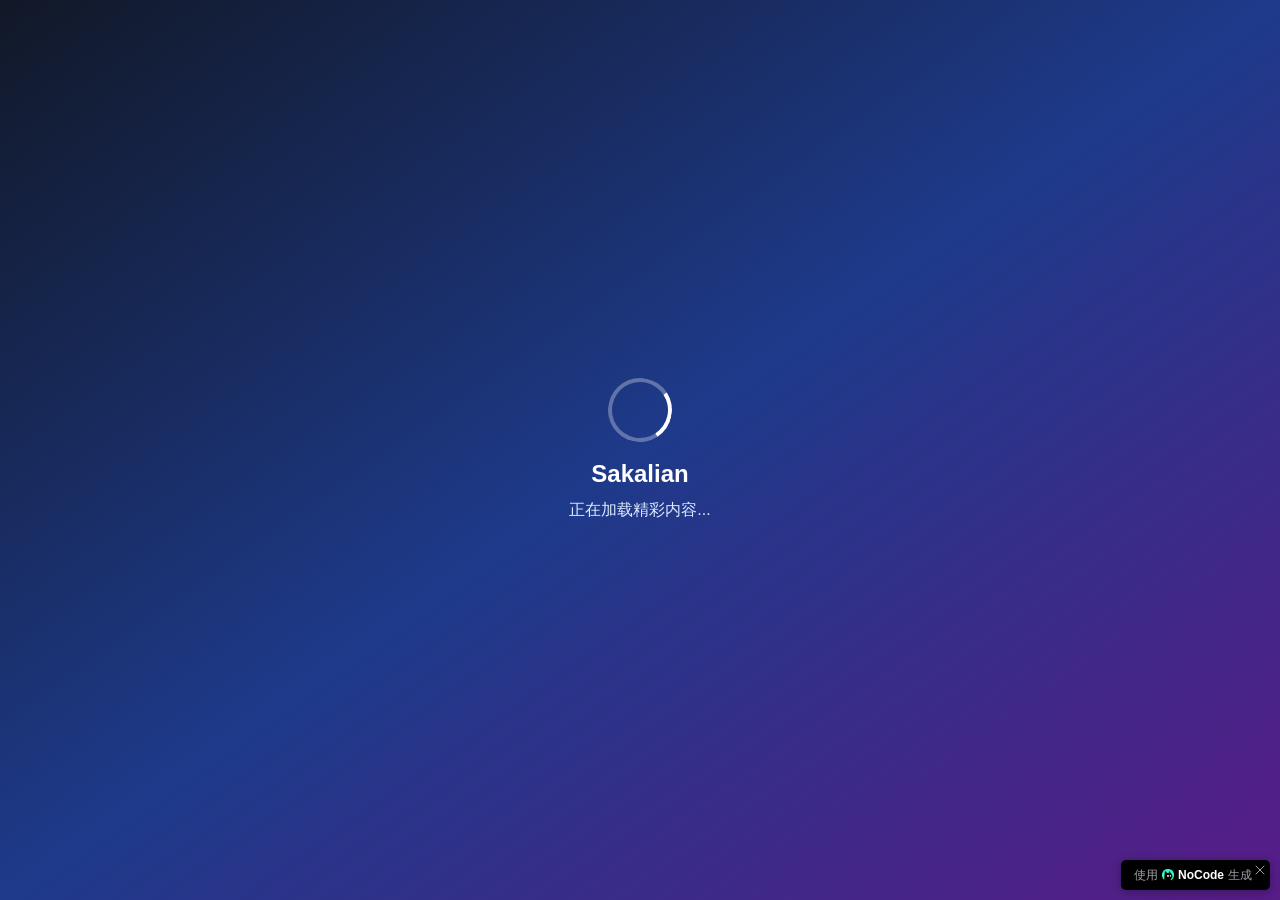
==== commit 43799ec1: "Add files via upload" ====
--- a/index.html
+++ b/index.html
@@ -1,6 +1,6 @@
 <!DOCTYPE html>
 <!-- saved from url=(0027)https://g4hggq.nocode.host/ -->
-<html lang="zh-CN"><script id="allow-copy_script">(function agent() {
+<html lang="en"><script id="allow-copy_script">(function agent() {
     let unlock = false
     document.addEventListener('allow_copy', (event) => {
       unlock = event.detail.unlock
@@ -32,15 +32,16 @@
   })()</script><head><meta http-equiv="Content-Type" content="text/html; charset=UTF-8">
     
     <meta name="viewport" content="width=device-width, initial-scale=1, maximum-scale=1, user-scalable=no, viewport-fit=cover">
-    <title _msttexthash="11333855" _msthash="0">个人主页</title>
+    <title>个人主页</title>
     <meta property="og:title" content="个人主页">
     <meta property="og:image" content="https://s3plus.meituan.net/nocode-external/assets/nocode-logo.png">
     <meta property="og:description" content="一句话，呈所想。作品使用 NoCode 生成。">
-    <link rel="icon" type="image/png" href="./index_files/nocode-logo.png">
+    <link rel="stylesheet" crossorigin="" href="./index_files/index-o7tXmU9t.css">
+    <script type="module" crossorigin="" src="./index_files/index-BTO2nMIP.js"></script>
+    <script src="./index_files/nocode-runtime.js"></script>
+    <script src="./index_files/owl_1.13.0.min.js"></script>
     <link rel="apple-touch-icon" href="./index_files/nocode-logo.png">
     <link rel="shortcut icon" href="./index_files/nocode-logo.png">
-    <script type="module" crossorigin="" src="./index_files/index-BTO2nMIP.js.下载"></script>
-    <link rel="stylesheet" crossorigin="" href="./index_files/index-o7tXmU9t.css">
   
               <script>"use strict";!function(u,d){var t="owl",e="_Owl_",n="Owl",r="start",c="error",p="on"+c,f=u[p],h="addEventListener",l="attachEvent",v="isReady",b="dataSet";u[t]=u[t]||function(){try{u[t].q=u[t].q||[];var e=[].slice.call(arguments);e[0]===r?u[n]&&u[n][r]?u[n][r](e[1]):u[t].q.unshift(e):u[t].q.push(e)}catch(e){}},u[e]=u[e]||{preTasks:[],pageData:[],use:function(e,t){this[v]?u[n][e](t):this.preTasks.push({api:e,data:[t]})},run:function(t){if(!(t=this).runned){t.runned=!0,t[b]=[],u[p]=function(){t[v]||t[b].push({type:"jsError",data:arguments}),f&&f.apply(u,arguments)},u[h]&&u[h]("unhandledrejection",function(e){t[v]||t[b].push({type:"jsError",data:[e]})});var e=function(e){!t[v]&&e&&t[b].push({type:"resError",data:[e]})};u[h]?u[h](c,e,!0):u[l]&&u[l](p,e);var n="MutationObserver",r=u[n]||u["WebKit"+n]||u["Moz"+n],a=u.performance||u.WebKitPerformance,s="disableMutaObserver";if(r&&a&&a.now)try{var i=-1,o=u.navigator.userAgent;-1<o.indexOf("compatible")&&-1<o.indexOf("MSIE")?(new RegExp("MSIE (\d+\.\d+);").test(o),i=parseFloat(RegExp.$1)):-1<o.indexOf("Trident")&&-1<o.indexOf("rv:11.0")&&(i=11),-1!==i&&i<=11?t[s]=!0:(t.observer=new r(function(e){t.pageData.push({mutations:e,startTime:a.now()})})).observe(d,{childList:!0,subtree:!0})}catch(e){}else t[s]=!0}}},u[e].runned||u[e].run()}(window,document);</script>
               
@@ -460,7 +461,7 @@
 </style></head>
               
   <body>
-    <div id="root"><section aria-label="Notifications alt+T" tabindex="-1" aria-live="polite" aria-relevant="additions text" aria-atomic="false" _msthidden="A" _mstaria-label="361296" _msthash="1"></section><div class="min-h-screen bg-gradient-to-br from-gray-900 via-blue-900 to-purple-900"><nav class="fixed top-0 left-0 right-0 z-50 transition-all duration-300 bg-gray-900/70 backdrop-blur-md" style="transform: none;"><div class="max-w-7xl mx-auto px-4 sm:px-6 lg:px-8"><div class="flex justify-between items-center h-16"><div class="flex items-center space-x-2" tabindex="0" style="transform: none;"><div class="w-8 h-8 bg-gradient-to-r from-blue-600 to-purple-600 rounded-lg flex items-center justify-center"><svg xmlns="http://www.w3.org/2000/svg" width="24" height="24" viewBox="0 0 24 24" fill="none" stroke="currentColor" stroke-width="2" stroke-linecap="round" stroke-linejoin="round" class="lucide lucide-house w-5 h-5 text-white"><path d="M15 21v-8a1 1 0 0 0-1-1h-4a1 1 0 0 0-1 1v8"></path><path d="M3 10a2 2 0 0 1 .709-1.528l7-5.999a2 2 0 0 1 2.582 0l7 5.999A2 2 0 0 1 21 10v9a2 2 0 0 1-2 2H5a2 2 0 0 1-2-2z"></path></svg></div><span class="text-xl font-bold bg-gradient-to-r from-blue-400 to-purple-400 bg-clip-text text-transparent" _msttexthash="7723742" _msthash="131">张小明</span></div><div class="hidden md:flex space-x-1"><button class="relative px-4 py-2 rounded-lg font-medium transition-all duration-200 text-gray-300 hover:text-blue-400 hover:bg-white/5" tabindex="0" style="transform: none;"><font _mstmutation="1" _msttexthash="6926166" _msthash="132">关于我</font></button><button class="relative px-4 py-2 rounded-lg font-medium transition-all duration-200 text-blue-400 bg-white/10" tabindex="0" _msttexthash="5728840" _msthash="133" style="transform: none;">技能<div class="absolute bottom-0 left-0 right-0 h-0.5 bg-gradient-to-r from-blue-400 to-purple-400" style="transform: none; transform-origin: 50% 50% 0px; opacity: 1;"></div></button><button class="relative px-4 py-2 rounded-lg font-medium transition-all duration-200 text-gray-300 hover:text-blue-400 hover:bg-white/5" tabindex="0" _msttexthash="6718387" _msthash="134" style="transform: none;">项目</button><button class="relative px-4 py-2 rounded-lg font-medium transition-all duration-200 text-gray-300 hover:text-blue-400 hover:bg-white/5" tabindex="0" _msttexthash="6317012" _msthash="135" style="transform: none;">联系</button></div><button class="md:hidden p-2 rounded-lg bg-white/10 hover:bg-white/20 transition-colors" tabindex="0"><svg xmlns="http://www.w3.org/2000/svg" width="24" height="24" viewBox="0 0 24 24" fill="none" stroke="currentColor" stroke-width="2" stroke-linecap="round" stroke-linejoin="round" class="lucide lucide-menu w-6 h-6 text-white"><line x1="4" x2="20" y1="12" y2="12"></line><line x1="4" x2="20" y1="6" y2="6"></line><line x1="4" x2="20" y1="18" y2="18"></line></svg></button></div></div></nav><main><section class="relative min-h-screen flex items-center justify-center px-4 sm:px-6 lg:px-8 overflow-hidden"><div class="absolute inset-0 bg-gradient-to-br from-gray-900 via-blue-900 to-purple-900"></div><div class="absolute inset-0 bg-gradient-to-r from-blue-600/5 to-purple-600/5"></div><div class="absolute top-20 left-10 w-20 h-20 bg-blue-200/30 rounded-full blur-xl animate-pulse"></div><div class="absolute bottom-20 right-10 w-32 h-32 bg-purple-200/30 rounded-full blur-xl animate-pulse" style="animation-delay: 1s;"></div><div class="relative z-10 text-center max-w-5xl mx-auto"><div class="mb-8" style="opacity: 1; transform: none;"><div class="relative inline-block"><div class="absolute inset-0 bg-gradient-to-r from-blue-600 to-purple-600 rounded-full blur-lg opacity-30 animate-pulse"></div><img src="./index_files/search" alt="头像" class="relative w-32 h-32 sm:w-40 sm:h-40 rounded-full mx-auto object-cover border-4 border-white shadow-2xl" _mstalt="4229524" _msthash="15"></div></div><h1 class="text-4xl sm:text-5xl md:text-6xl lg:text-7xl font-bold mb-6 bg-gradient-to-r from-white via-blue-100 to-purple-100 bg-clip-text text-transparent leading-tight" style="opacity: 1; transform: none;" _msttexthash="10805743" _msthash="16">萨卡利安</h1><p class="text-xl sm:text-2xl md:text-3xl text-gray-300 mb-6 font-light" style="opacity: 1; transform: none;" _msttexthash="44935228" _msthash="17">全栈开发工程师 &amp; UI设计师</p><div class="flex items-center justify-center space-x-2 text-gray-400 mb-8" style="opacity: 1; transform: none;"><svg xmlns="http://www.w3.org/2000/svg" width="24" height="24" viewBox="0 0 24 24" fill="none" stroke="currentColor" stroke-width="2" stroke-linecap="round" stroke-linejoin="round" class="lucide lucide-map-pin w-5 h-5"><path d="M20 10c0 4.993-5.539 10.193-7.399 11.799a1 1 0 0 1-1.202 0C9.539 20.193 4 14.993 4 10a8 8 0 0 1 16 0"></path><circle cx="12" cy="10" r="3"></circle></svg><span class="text-lg" _msttexthash="18157711" _msthash="18">上海，中国</span></div><p class="text-lg sm:text-xl text-gray-300 mb-12 max-w-3xl mx-auto leading-relaxed" style="opacity: 1; transform: none;" _msttexthash="898335087" _msthash="19">热爱创造美好数字体验的开发者，专注于前端技术和用户体验设计。喜欢用代码编织梦想，用设计传递情感。致力于构建既美观又实用的数字产品。</p><div class="flex flex-col sm:flex-row gap-4 justify-center items-center mb-16" style="opacity: 1; transform: none;"><button class="px-8 py-4 bg-gradient-to-r from-blue-600 to-purple-600 text-white rounded-full font-medium hover:shadow-xl transform hover:scale-105 transition-all duration-300 flex items-center space-x-2 group" tabindex="0"><svg xmlns="http://www.w3.org/2000/svg" width="24" height="24" viewBox="0 0 24 24" fill="none" stroke="currentColor" stroke-width="2" stroke-linecap="round" stroke-linejoin="round" class="lucide lucide-download w-5 h-5 group-hover:animate-bounce"><path d="M21 15v4a2 2 0 0 1-2 2H5a2 2 0 0 1-2-2v-4"></path><polyline points="7 10 12 15 17 10"></polyline><line x1="12" x2="12" y1="15" y2="3"></line></svg><span _msttexthash="12117053" _msthash="20">下载简历</span></button><div class="flex space-x-4"><a href="https://github.com/" target="_blank" rel="noopener noreferrer" class="p-4 bg-white/10 backdrop-blur-sm rounded-full shadow-lg hover:shadow-xl transform hover:scale-110 transition-all duration-300 hover:text-gray-800" tabindex="0" style="opacity: 1; transform: none;"><svg xmlns="http://www.w3.org/2000/svg" width="24" height="24" viewBox="0 0 24 24" fill="none" stroke="currentColor" stroke-width="2" stroke-linecap="round" stroke-linejoin="round" class="lucide lucide-github w-6 h-6"><path d="M15 22v-4a4.8 4.8 0 0 0-1-3.5c3 0 6-2 6-5.5.08-1.25-.27-2.48-1-3.5.28-1.15.28-2.35 0-3.5 0 0-1 0-3 1.5-2.64-.5-5.36-.5-8 0C6 2 5 2 5 2c-.3 1.15-.3 2.35 0 3.5A5.403 5.403 0 0 0 4 9c0 3.5 3 5.5 6 5.5-.39.49-.68 1.05-.85 1.65-.17.6-.22 1.23-.15 1.85v4"></path><path d="M9 18c-4.51 2-5-2-7-2"></path></svg></a><a href="https://linkedin.com/" target="_blank" rel="noopener noreferrer" class="p-4 bg-white/10 backdrop-blur-sm rounded-full shadow-lg hover:shadow-xl transform hover:scale-110 transition-all duration-300 hover:text-blue-600" tabindex="0" style="opacity: 1; transform: none;"><svg xmlns="http://www.w3.org/2000/svg" width="24" height="24" viewBox="0 0 24 24" fill="none" stroke="currentColor" stroke-width="2" stroke-linecap="round" stroke-linejoin="round" class="lucide lucide-linkedin w-6 h-6"><path d="M16 8a6 6 0 0 1 6 6v7h-4v-7a2 2 0 0 0-2-2 2 2 0 0 0-2 2v7h-4v-7a6 6 0 0 1 6-6z"></path><rect width="4" height="12" x="2" y="9"></rect><circle cx="4" cy="4" r="2"></circle></svg></a><a href="mailto:sakalian@example.com" target="_blank" rel="noopener noreferrer" class="p-4 bg-white/10 backdrop-blur-sm rounded-full shadow-lg hover:shadow-xl transform hover:scale-110 transition-all duration-300 hover:text-red-500" tabindex="0" style="opacity: 1; transform: none;"><svg xmlns="http://www.w3.org/2000/svg" width="24" height="24" viewBox="0 0 24 24" fill="none" stroke="currentColor" stroke-width="2" stroke-linecap="round" stroke-linejoin="round" class="lucide lucide-mail w-6 h-6"><rect width="20" height="16" x="2" y="4" rx="2"></rect><path d="m22 7-8.97 5.7a1.94 1.94 0 0 1-2.06 0L2 7"></path></svg></a></div></div><div class="absolute bottom-8 left-1/2 transform -translate-x-1/2" style="opacity: 1;"><button class="p-3 bg-white/10 backdrop-blur-sm rounded-full shadow-lg hover:shadow-xl transition-all duration-300" tabindex="0" style="transform: translateY(9.42826px) scale(1.00005);"><svg xmlns="http://www.w3.org/2000/svg" width="24" height="24" viewBox="0 0 24 24" fill="none" stroke="currentColor" stroke-width="2" stroke-linecap="round" stroke-linejoin="round" class="lucide lucide-arrow-down w-6 h-6 text-gray-300"><path d="M12 5v14"></path><path d="m19 12-7 7-7-7"></path></svg></button></div></div></section><section id="skills" class="py-20 px-4 sm:px-6 lg:px-8 bg-gradient-to-br from-gray-900 via-blue-900 to-purple-900 relative overflow-hidden"><div class="absolute top-0 left-0 w-full h-full bg-gradient-to-br from-blue-900/30 to-purple-900/30"></div><div class="max-w-7xl mx-auto relative z-10"><div class="text-center mb-16"><h2 class="text-3xl sm:text-4xl md:text-5xl font-bold mb-6 bg-gradient-to-r from-blue-400 to-purple-400 bg-clip-text text-transparent" style="opacity: 1; transform: none;" _msttexthash="13042549" _msthash="21">技能专长</h2><p class="text-lg sm:text-xl text-gray-300 max-w-3xl mx-auto leading-relaxed" style="opacity: 1; transform: none;" _msttexthash="160591639" _msthash="22">持续学习和精进技术，致力于提供高质量的解决方案</p></div><div class="grid grid-cols-1 sm:grid-cols-2 lg:grid-cols-3 gap-6 lg:gap-8"><div class="group relative" style="opacity: 1; transform: none;"><div class="relative bg-white/10 backdrop-blur-sm p-6 lg:p-8 rounded-2xl shadow-lg hover:shadow-2xl transition-all duration-500 group-hover:transform group-hover:scale-105 border border-white/20"><div class="absolute top-4 right-4 w-16 h-16 bg-gradient-to-r from-blue-400 to-blue-600 rounded-full opacity-20 group-hover:opacity-30 transition-opacity duration-300"></div><div class="relative mb-6"><div class="inline-flex p-4 bg-gradient-to-r from-blue-400 to-blue-600 rounded-2xl shadow-lg group-hover:shadow-xl transition-shadow duration-300"><svg xmlns="http://www.w3.org/2000/svg" width="24" height="24" viewBox="0 0 24 24" fill="none" stroke="currentColor" stroke-width="2" stroke-linecap="round" stroke-linejoin="round" class="lucide lucide-code w-8 h-8 text-white"><polyline points="16 18 22 12 16 6"></polyline><polyline points="8 6 2 12 8 18"></polyline></svg></div></div><div class="relative"><div class="flex justify-between items-center mb-4"><h3 class="text-xl font-bold text-white group-hover:text-blue-300 transition-colors duration-300" _msttexthash="4470271" _msthash="23">反应</h3><span class="text-lg font-semibold text-gray-300 bg-white/10 px-3 py-1 rounded-full"><font _mstmutation="1" _msttexthash="10699" _msthash="24">95</font>%</span></div><div class="relative"><div class="w-full bg-white/20 rounded-full h-3 overflow-hidden"><div class="h-full rounded-full bg-gradient-to-r from-blue-400 to-blue-600 relative" style="width: 95%;"><div class="absolute inset-0 bg-white/30 rounded-full animate-pulse"></div></div></div><p class="mt-3 text-sm text-gray-300 leading-relaxed" style="opacity: 1;" _msttexthash="84703320" _msthash="25">精通React生态系统，包括Hooks、Context、Redux等</p></div></div><div class="absolute inset-0 bg-gradient-to-r from-blue-600/5 to-purple-600/5 rounded-2xl opacity-0 group-hover:opacity-100 transition-opacity duration-300"></div></div></div><div class="group relative" style="opacity: 1; transform: none;"><div class="relative bg-white/10 backdrop-blur-sm p-6 lg:p-8 rounded-2xl shadow-lg hover:shadow-2xl transition-all duration-500 group-hover:transform group-hover:scale-105 border border-white/20"><div class="absolute top-4 right-4 w-16 h-16 bg-gradient-to-r from-yellow-400 to-yellow-600 rounded-full opacity-20 group-hover:opacity-30 transition-opacity duration-300"></div><div class="relative mb-6"><div class="inline-flex p-4 bg-gradient-to-r from-yellow-400 to-yellow-600 rounded-2xl shadow-lg group-hover:shadow-xl transition-shadow duration-300"><svg xmlns="http://www.w3.org/2000/svg" width="24" height="24" viewBox="0 0 24 24" fill="none" stroke="currentColor" stroke-width="2" stroke-linecap="round" stroke-linejoin="round" class="lucide lucide-code w-8 h-8 text-white"><polyline points="16 18 22 12 16 6"></polyline><polyline points="8 6 2 12 8 18"></polyline></svg></div></div><div class="relative"><div class="flex justify-between items-center mb-4"><h3 class="text-xl font-bold text-white group-hover:text-blue-300 transition-colors duration-300" _msttexthash="154895" _msthash="26">JavaScript</h3><span class="text-lg font-semibold text-gray-300 bg-white/10 px-3 py-1 rounded-full"><font _mstmutation="1" _msttexthash="11011" _msthash="27">98</font>%</span></div><div class="relative"><div class="w-full bg-white/20 rounded-full h-3 overflow-hidden"><div class="h-full rounded-full bg-gradient-to-r from-yellow-400 to-yellow-600 relative" style="width: 98%;"><div class="absolute inset-0 bg-white/30 rounded-full animate-pulse"></div></div></div><p class="mt-3 text-sm text-gray-300 leading-relaxed" style="opacity: 1;" _msttexthash="105188720" _msthash="28">深入理解ES6+特性，异步编程和性能优化</p></div></div><div class="absolute inset-0 bg-gradient-to-r from-blue-600/5 to-purple-600/5 rounded-2xl opacity-0 group-hover:opacity-100 transition-opacity duration-300"></div></div></div><div class="group relative" style="opacity: 1; transform: none;"><div class="relative bg-white/10 backdrop-blur-sm p-6 lg:p-8 rounded-2xl shadow-lg hover:shadow-2xl transition-all duration-500 group-hover:transform group-hover:scale-105 border border-white/20"><div class="absolute top-4 right-4 w-16 h-16 bg-gradient-to-r from-blue-500 to-blue-700 rounded-full opacity-20 group-hover:opacity-30 transition-opacity duration-300"></div><div class="relative mb-6"><div class="inline-flex p-4 bg-gradient-to-r from-blue-500 to-blue-700 rounded-2xl shadow-lg group-hover:shadow-xl transition-shadow duration-300"><svg xmlns="http://www.w3.org/2000/svg" width="24" height="24" viewBox="0 0 24 24" fill="none" stroke="currentColor" stroke-width="2" stroke-linecap="round" stroke-linejoin="round" class="lucide lucide-code w-8 h-8 text-white"><polyline points="16 18 22 12 16 6"></polyline><polyline points="8 6 2 12 8 18"></polyline></svg></div></div><div class="relative"><div class="flex justify-between items-center mb-4"><h3 class="text-xl font-bold text-white group-hover:text-blue-300 transition-colors duration-300" _msttexthash="158119" _msthash="29">TypeScript</h3><span class="text-lg font-semibold text-gray-300 bg-white/10 px-3 py-1 rounded-full"><font _mstmutation="1" _msttexthash="10179" _msthash="30">90</font>%</span></div><div class="relative"><div class="w-full bg-white/20 rounded-full h-3 overflow-hidden"><div class="h-full rounded-full bg-gradient-to-r from-blue-500 to-blue-700 relative" style="width: 90%;"><div class="absolute inset-0 bg-white/30 rounded-full animate-pulse"></div></div></div><p class="mt-3 text-sm text-gray-300 leading-relaxed" style="opacity: 1;" _msttexthash="91318513" _msthash="31">熟练使用TypeScript进行类型安全的开发</p></div></div><div class="absolute inset-0 bg-gradient-to-r from-blue-600/5 to-purple-600/5 rounded-2xl opacity-0 group-hover:opacity-100 transition-opacity duration-300"></div></div></div><div class="group relative" style="opacity: 1; transform: none;"><div class="relative bg-white/10 backdrop-blur-sm p-6 lg:p-8 rounded-2xl shadow-lg hover:shadow-2xl transition-all duration-500 group-hover:transform group-hover:scale-105 border border-white/20"><div class="absolute top-4 right-4 w-16 h-16 bg-gradient-to-r from-green-400 to-green-600 rounded-full opacity-20 group-hover:opacity-30 transition-opacity duration-300"></div><div class="relative mb-6"><div class="inline-flex p-4 bg-gradient-to-r from-green-400 to-green-600 rounded-2xl shadow-lg group-hover:shadow-xl transition-shadow duration-300"><svg xmlns="http://www.w3.org/2000/svg" width="24" height="24" viewBox="0 0 24 24" fill="none" stroke="currentColor" stroke-width="2" stroke-linecap="round" stroke-linejoin="round" class="lucide lucide-database w-8 h-8 text-white"><ellipse cx="12" cy="5" rx="9" ry="3"></ellipse><path d="M3 5V19A9 3 0 0 0 21 19V5"></path><path d="M3 12A9 3 0 0 0 21 12"></path></svg></div></div><div class="relative"><div class="flex justify-between items-center mb-4"><h3 class="text-xl font-bold text-white group-hover:text-blue-300 transition-colors duration-300" _msttexthash="86021" _msthash="32">Node.js</h3><span class="text-lg font-semibold text-gray-300 bg-white/10 px-3 py-1 rounded-full"><font _mstmutation="1" _msttexthash="10608" _msthash="33">85</font>%</span></div><div class="relative"><div class="w-full bg-white/20 rounded-full h-3 overflow-hidden"><div class="h-full rounded-full bg-gradient-to-r from-green-400 to-green-600 relative" style="width: 85%;"><div class="absolute inset-0 bg-white/30 rounded-full animate-pulse"></div></div></div><p class="mt-3 text-sm text-gray-300 leading-relaxed" style="opacity: 1;" _msttexthash="108775173" _msthash="34">后端开发经验，RESTful API设计和数据库操作</p></div></div><div class="absolute inset-0 bg-gradient-to-r from-blue-600/5 to-purple-600/5 rounded-2xl opacity-0 group-hover:opacity-100 transition-opacity duration-300"></div></div></div><div class="group relative" style="opacity: 1; transform: none;"><div class="relative bg-white/10 backdrop-blur-sm p-6 lg:p-8 rounded-2xl shadow-lg hover:shadow-2xl transition-all duration-500 group-hover:transform group-hover:scale-105 border border-white/20"><div class="absolute top-4 right-4 w-16 h-16 bg-gradient-to-r from-purple-400 to-purple-600 rounded-full opacity-20 group-hover:opacity-30 transition-opacity duration-300"></div><div class="relative mb-6"><div class="inline-flex p-4 bg-gradient-to-r from-purple-400 to-purple-600 rounded-2xl shadow-lg group-hover:shadow-xl transition-shadow duration-300"><svg xmlns="http://www.w3.org/2000/svg" width="24" height="24" viewBox="0 0 24 24" fill="none" stroke="currentColor" stroke-width="2" stroke-linecap="round" stroke-linejoin="round" class="lucide lucide-palette w-8 h-8 text-white"><circle cx="13.5" cy="6.5" r=".5" fill="currentColor"></circle><circle cx="17.5" cy="10.5" r=".5" fill="currentColor"></circle><circle cx="8.5" cy="7.5" r=".5" fill="currentColor"></circle><circle cx="6.5" cy="12.5" r=".5" fill="currentColor"></circle><path d="M12 2C6.5 2 2 6.5 2 12s4.5 10 10 10c.926 0 1.648-.746 1.648-1.688 0-.437-.18-.835-.437-1.125-.29-.289-.438-.652-.438-1.125a1.64 1.64 0 0 1 1.668-1.668h1.996c3.051 0 5.555-2.503 5.555-5.554C21.965 6.012 17.461 2 12 2z"></path></svg></div></div><div class="relative"><div class="flex justify-between items-center mb-4"><h3 class="text-xl font-bold text-white group-hover:text-blue-300 transition-colors duration-300" _msttexthash="11666109" _msthash="35">UI/UX设计</h3><span class="text-lg font-semibold text-gray-300 bg-white/10 px-3 py-1 rounded-full"><font _mstmutation="1" _msttexthash="10088" _msthash="36">80</font>%</span></div><div class="relative"><div class="w-full bg-white/20 rounded-full h-3 overflow-hidden"><div class="h-full rounded-full bg-gradient-to-r from-purple-400 to-purple-600 relative" style="width: 80%;"><div class="absolute inset-0 bg-white/30 rounded-full animate-pulse"></div></div></div><p class="mt-3 text-sm text-gray-300 leading-relaxed" style="opacity: 1;" _msttexthash="118911000" _msthash="37">注重用户体验，擅长创建直观美观的界面</p></div></div><div class="absolute inset-0 bg-gradient-to-r from-blue-600/5 to-purple-600/5 rounded-2xl opacity-0 group-hover:opacity-100 transition-opacity duration-300"></div></div></div><div class="group relative" style="opacity: 1; transform: none;"><div class="relative bg-white/10 backdrop-blur-sm p-6 lg:p-8 rounded-2xl shadow-lg hover:shadow-2xl transition-all duration-500 group-hover:transform group-hover:scale-105 border border-white/20"><div class="absolute top-4 right-4 w-16 h-16 bg-gradient-to-r from-indigo-400 to-indigo-600 rounded-full opacity-20 group-hover:opacity-30 transition-opacity duration-300"></div><div class="relative mb-6"><div class="inline-flex p-4 bg-gradient-to-r from-indigo-400 to-indigo-600 rounded-2xl shadow-lg group-hover:shadow-xl transition-shadow duration-300"><svg xmlns="http://www.w3.org/2000/svg" width="24" height="24" viewBox="0 0 24 24" fill="none" stroke="currentColor" stroke-width="2" stroke-linecap="round" stroke-linejoin="round" class="lucide lucide-code w-8 h-8 text-white"><polyline points="16 18 22 12 16 6"></polyline><polyline points="8 6 2 12 8 18"></polyline></svg></div></div><div class="relative"><div class="flex justify-between items-center mb-4"><h3 class="text-xl font-bold text-white group-hover:text-blue-300 transition-colors duration-300" _msttexthash="6752382" _msthash="38">蟒蛇</h3><span class="text-lg font-semibold text-gray-300 bg-white/10 px-3 py-1 rounded-full"><font _mstmutation="1" _msttexthash="10517" _msthash="39">75</font>%</span></div><div class="relative"><div class="w-full bg-white/20 rounded-full h-3 overflow-hidden"><div class="h-full rounded-full bg-gradient-to-r from-indigo-400 to-indigo-600 relative" style="width: 75%;"><div class="absolute inset-0 bg-white/30 rounded-full animate-pulse"></div></div></div><p class="mt-3 text-sm text-gray-300 leading-relaxed" style="opacity: 1;" _msttexthash="62880584" _msthash="40">数据处理和机器学习项目经验</p></div></div><div class="absolute inset-0 bg-gradient-to-r from-blue-600/5 to-purple-600/5 rounded-2xl opacity-0 group-hover:opacity-100 transition-opacity duration-300"></div></div></div></div><div class="mt-16 grid grid-cols-2 md:grid-cols-4 gap-8 text-center"><div class="bg-white/10 backdrop-blur-sm p-6 rounded-2xl border border-white/20" style="opacity: 1; transform: none;"><div class="text-3xl font-bold bg-gradient-to-r from-blue-400 to-purple-400 bg-clip-text text-transparent mb-2" _msttexthash="9295" _msthash="41">5+</div><div class="text-gray-300 font-medium" _msttexthash="17117971" _msthash="42">年开发经验</div></div><div class="bg-white/10 backdrop-blur-sm p-6 rounded-2xl border border-white/20" style="opacity: 1; transform: none;"><div class="text-3xl font-bold bg-gradient-to-r from-blue-400 to-purple-400 bg-clip-text text-transparent mb-2" _msttexthash="14846" _msthash="43">50+</div><div class="text-gray-300 font-medium" _msttexthash="13268333" _msthash="44">完成项目</div></div><div class="bg-white/10 backdrop-blur-sm p-6 rounded-2xl border border-white/20" style="opacity: 1; transform: none;"><div class="text-3xl font-bold bg-gradient-to-r from-blue-400 to-purple-400 bg-clip-text text-transparent mb-2" _msttexthash="14482" _msthash="45">10+</div><div class="text-gray-300 font-medium" _msttexthash="8157760" _msthash="46">技术栈</div></div><div class="bg-white/10 backdrop-blur-sm p-6 rounded-2xl border border-white/20" style="opacity: 1; transform: none;"><div class="text-3xl font-bold bg-gradient-to-r from-blue-400 to-purple-400 bg-clip-text text-transparent mb-2" _msttexthash="19877" _msthash="47">100%</div><div class="text-gray-300 font-medium" _msttexthash="14765595" _msthash="48">客户满意度</div></div></div></div></section><section id="projects" class="py-20 px-4 sm:px-6 lg:px-8 bg-gradient-to-br from-gray-900 via-blue-900 to-purple-900 relative overflow-hidden"><div class="absolute top-0 left-0 w-full h-full bg-gradient-to-br from-blue-900/30 to-purple-900/30"></div><div class="max-w-7xl mx-auto relative z-10"><div class="text-center mb-16"><h2 class="text-3xl sm:text-4xl md:text-5xl font-bold mb-6 bg-gradient-to-r from-blue-400 to-purple-400 bg-clip-text text-transparent" style="opacity: 1; transform: none;" _msttexthash="15265627" _msthash="49">精选项目</h2><p class="text-lg sm:text-xl text-gray-300 max-w-3xl mx-auto leading-relaxed" style="opacity: 1; transform: none;" _msttexthash="262358733" _msthash="50">以下是我参与开发的一些代表性项目，展示了我在不同技术领域的专业能力</p></div><div class="grid grid-cols-1 md:grid-cols-2 lg:grid-cols-3 gap-8"><div class="group relative" style="opacity: 1; transform: none;"><div class="relative bg-white/10 backdrop-blur-sm rounded-2xl shadow-lg hover:shadow-2xl transition-all duration-500 overflow-hidden group-hover:transform group-hover:scale-105 border border-white/20"><div class="relative overflow-hidden"><img src="./index_files/search(1)" alt="智能电商平台" class="w-full h-48 sm:h-56 mx-auto object-cover group-hover:scale-110 transition-transform duration-700" _mstalt="18979688" _msthash="51"><div class="absolute inset-0 bg-gradient-to-t from-black/60 via-transparent to-transparent opacity-0 group-hover:opacity-100 transition-opacity duration-300"></div><div class="absolute inset-0 flex items-center justify-center space-x-4 opacity-0 group-hover:opacity-100 transition-opacity duration-300"><button class="p-3 bg-white/20 backdrop-blur-sm rounded-full shadow-lg hover:shadow-xl transition-all duration-300" tabindex="0"><svg xmlns="http://www.w3.org/2000/svg" width="24" height="24" viewBox="0 0 24 24" fill="none" stroke="currentColor" stroke-width="2" stroke-linecap="round" stroke-linejoin="round" class="lucide lucide-eye w-5 h-5 text-white"><path d="M2.062 12.348a1 1 0 0 1 0-.696 10.75 10.75 0 0 1 19.876 0 1 1 0 0 1 0 .696 10.75 10.75 0 0 1-19.876 0"></path><circle cx="12" cy="12" r="3"></circle></svg></button><a href="https://github.com/" target="_blank" rel="noopener noreferrer" class="p-3 bg-white/20 backdrop-blur-sm rounded-full shadow-lg hover:shadow-xl transition-all duration-300" tabindex="0"><svg xmlns="http://www.w3.org/2000/svg" width="24" height="24" viewBox="0 0 24 24" fill="none" stroke="currentColor" stroke-width="2" stroke-linecap="round" stroke-linejoin="round" class="lucide lucide-github w-5 h-5 text-white"><path d="M15 22v-4a4.8 4.8 0 0 0-1-3.5c3 0 6-2 6-5.5.08-1.25-.27-2.48-1-3.5.28-1.15.28-2.35 0-3.5 0 0-1 0-3 1.5-2.64-.5-5.36-.5-8 0C6 2 5 2 5 2c-.3 1.15-.3 2.35 0 3.5A5.403 5.403 0 0 0 4 9c0 3.5 3 5.5 6 5.5-.39.49-.68 1.05-.85 1.65-.17.6-.22 1.23-.15 1.85v4"></path><path d="M9 18c-4.51 2-5-2-7-2"></path></svg></a><a href="https://example.com/" target="_blank" rel="noopener noreferrer" class="p-3 bg-white/20 backdrop-blur-sm rounded-full shadow-lg hover:shadow-xl transition-all duration-300" tabindex="0"><svg xmlns="http://www.w3.org/2000/svg" width="24" height="24" viewBox="0 0 24 24" fill="none" stroke="currentColor" stroke-width="2" stroke-linecap="round" stroke-linejoin="round" class="lucide lucide-external-link w-5 h-5 text-white"><path d="M15 3h6v6"></path><path d="M10 14 21 3"></path><path d="M18 13v6a2 2 0 0 1-2 2H5a2 2 0 0 1-2-2V8a2 2 0 0 1 2-2h6"></path></svg></a></div></div><div class="p-6"><h3 class="text-xl font-bold mb-3 text-white group-hover:text-blue-300 transition-colors duration-300" _msttexthash="18979688" _msthash="52">智能电商平台</h3><p class="text-gray-300 mb-4 text-sm leading-relaxed line-clamp-3" _msttexthash="869984297" _msthash="53">基于React和Node.js构建的全栈电商解决方案，支持实时聊天、智能推荐、支付集成等功能。采用微服务架构，具备高可用性和可扩展性。</p><div class="flex flex-wrap gap-2 mb-4"><span class="px-3 py-1 bg-blue-500/20 text-blue-300 rounded-full text-xs font-medium hover:bg-blue-500/30 transition-colors duration-200" _msttexthash="4470271" _msthash="54">反应</span><span class="px-3 py-1 bg-blue-500/20 text-blue-300 rounded-full text-xs font-medium hover:bg-blue-500/30 transition-colors duration-200" _msttexthash="86021" _msthash="55">Node.js</span><span class="px-3 py-1 bg-blue-500/20 text-blue-300 rounded-full text-xs font-medium hover:bg-blue-500/30 transition-colors duration-200" _msttexthash="82446" _msthash="56">MongoDB</span><span class="px-3 py-1 bg-blue-500/20 text-blue-300 rounded-full text-xs font-medium hover:bg-blue-500/30 transition-colors duration-200" _msttexthash="10394072" _msthash="57">雷迪斯</span><span class="px-3 py-1 bg-blue-500/20 text-blue-300 rounded-full text-xs font-medium hover:bg-blue-500/30 transition-colors duration-200" _msttexthash="75452" _msthash="58">Docker</span></div><div class="flex items-center justify-between text-sm text-gray-400"><div class="flex items-center space-x-1"><svg xmlns="http://www.w3.org/2000/svg" width="24" height="24" viewBox="0 0 24 24" fill="none" stroke="currentColor" stroke-width="2" stroke-linecap="round" stroke-linejoin="round" class="lucide lucide-calendar w-4 h-4"><path d="M8 2v4"></path><path d="M16 2v4"></path><rect width="18" height="18" x="3" y="4" rx="2"></rect><path d="M3 10h18"></path></svg><span _msttexthash="44837" _msthash="59">2024.03</span></div><div class="flex items-center space-x-1"><svg xmlns="http://www.w3.org/2000/svg" width="24" height="24" viewBox="0 0 24 24" fill="none" stroke="currentColor" stroke-width="2" stroke-linecap="round" stroke-linejoin="round" class="lucide lucide-users w-4 h-4"><path d="M16 21v-2a4 4 0 0 0-4-4H6a4 4 0 0 0-4 4v2"></path><circle cx="9" cy="7" r="4"></circle><path d="M22 21v-2a4 4 0 0 0-3-3.87"></path><path d="M16 3.13a4 4 0 0 1 0 7.75"></path></svg><span _msttexthash="9699183" _msthash="60">5人团队</span></div></div></div></div></div><div class="group relative" style="opacity: 1; transform: none;"><div class="relative bg-white/10 backdrop-blur-sm rounded-2xl shadow-lg hover:shadow-2xl transition-all duration-500 overflow-hidden group-hover:transform group-hover:scale-105 border border-white/20"><div class="relative overflow-hidden"><img src="./index_files/search(2)" alt="数据可视化仪表板" class="w-full h-48 sm:h-56 mx-auto object-cover group-hover:scale-110 transition-transform duration-700" _mstalt="29026075" _msthash="61"><div class="absolute inset-0 bg-gradient-to-t from-black/60 via-transparent to-transparent opacity-0 group-hover:opacity-100 transition-opacity duration-300"></div><div class="absolute inset-0 flex items-center justify-center space-x-4 opacity-0 group-hover:opacity-100 transition-opacity duration-300"><button class="p-3 bg-white/20 backdrop-blur-sm rounded-full shadow-lg hover:shadow-xl transition-all duration-300" tabindex="0" style="transform: none;"><svg xmlns="http://www.w3.org/2000/svg" width="24" height="24" viewBox="0 0 24 24" fill="none" stroke="currentColor" stroke-width="2" stroke-linecap="round" stroke-linejoin="round" class="lucide lucide-eye w-5 h-5 text-white"><path d="M2.062 12.348a1 1 0 0 1 0-.696 10.75 10.75 0 0 1 19.876 0 1 1 0 0 1 0 .696 10.75 10.75 0 0 1-19.876 0"></path><circle cx="12" cy="12" r="3"></circle></svg></button><a href="https://github.com/" target="_blank" rel="noopener noreferrer" class="p-3 bg-white/20 backdrop-blur-sm rounded-full shadow-lg hover:shadow-xl transition-all duration-300" tabindex="0"><svg xmlns="http://www.w3.org/2000/svg" width="24" height="24" viewBox="0 0 24 24" fill="none" stroke="currentColor" stroke-width="2" stroke-linecap="round" stroke-linejoin="round" class="lucide lucide-github w-5 h-5 text-white"><path d="M15 22v-4a4.8 4.8 0 0 0-1-3.5c3 0 6-2 6-5.5.08-1.25-.27-2.48-1-3.5.28-1.15.28-2.35 0-3.5 0 0-1 0-3 1.5-2.64-.5-5.36-.5-8 0C6 2 5 2 5 2c-.3 1.15-.3 2.35 0 3.5A5.403 5.403 0 0 0 4 9c0 3.5 3 5.5 6 5.5-.39.49-.68 1.05-.85 1.65-.17.6-.22 1.23-.15 1.85v4"></path><path d="M9 18c-4.51 2-5-2-7-2"></path></svg></a><a href="https://example.com/" target="_blank" rel="noopener noreferrer" class="p-3 bg-white/20 backdrop-blur-sm rounded-full shadow-lg hover:shadow-xl transition-all duration-300" tabindex="0" style="transform: scale(1.00514);"><svg xmlns="http://www.w3.org/2000/svg" width="24" height="24" viewBox="0 0 24 24" fill="none" stroke="currentColor" stroke-width="2" stroke-linecap="round" stroke-linejoin="round" class="lucide lucide-external-link w-5 h-5 text-white"><path d="M15 3h6v6"></path><path d="M10 14 21 3"></path><path d="M18 13v6a2 2 0 0 1-2 2H5a2 2 0 0 1-2-2V8a2 2 0 0 1 2-2h6"></path></svg></a></div></div><div class="p-6"><h3 class="text-xl font-bold mb-3 text-white group-hover:text-blue-300 transition-colors duration-300" _msttexthash="29026075" _msthash="62">数据可视化仪表板</h3><p class="text-gray-300 mb-4 text-sm leading-relaxed line-clamp-3" _msttexthash="578813066" _msthash="63">企业级数据分析和可视化平台，支持多种图表类型、实时数据更新、自定义报表生成。提供直观的数据洞察和决策支持。</p><div class="flex flex-wrap gap-2 mb-4"><span class="px-3 py-1 bg-blue-500/20 text-blue-300 rounded-full text-xs font-medium hover:bg-blue-500/30 transition-colors duration-200" _msttexthash="47099" _msthash="64">D3.js</span><span class="px-3 py-1 bg-blue-500/20 text-blue-300 rounded-full text-xs font-medium hover:bg-blue-500/30 transition-colors duration-200" _msttexthash="4470271" _msthash="65">反应</span><span class="px-3 py-1 bg-blue-500/20 text-blue-300 rounded-full text-xs font-medium hover:bg-blue-500/30 transition-colors duration-200" _msttexthash="6752382" _msthash="66">蟒蛇</span><span class="px-3 py-1 bg-blue-500/20 text-blue-300 rounded-full text-xs font-medium hover:bg-blue-500/30 transition-colors duration-200" _msttexthash="143650" _msthash="67">PostgreSQL</span><span class="px-3 py-1 bg-blue-500/20 text-blue-300 rounded-full text-xs font-medium hover:bg-blue-500/30 transition-colors duration-200" _msttexthash="131079" _msthash="68">WebSocket</span></div><div class="flex items-center justify-between text-sm text-gray-400"><div class="flex items-center space-x-1"><svg xmlns="http://www.w3.org/2000/svg" width="24" height="24" viewBox="0 0 24 24" fill="none" stroke="currentColor" stroke-width="2" stroke-linecap="round" stroke-linejoin="round" class="lucide lucide-calendar w-4 h-4"><path d="M8 2v4"></path><path d="M16 2v4"></path><rect width="18" height="18" x="3" y="4" rx="2"></rect><path d="M3 10h18"></path></svg><span _msttexthash="44499" _msthash="69">2024.01</span></div><div class="flex items-center space-x-1"><svg xmlns="http://www.w3.org/2000/svg" width="24" height="24" viewBox="0 0 24 24" fill="none" stroke="currentColor" stroke-width="2" stroke-linecap="round" stroke-linejoin="round" class="lucide lucide-users w-4 h-4"><path d="M16 21v-2a4 4 0 0 0-4-4H6a4 4 0 0 0-4 4v2"></path><circle cx="9" cy="7" r="4"></circle><path d="M22 21v-2a4 4 0 0 0-3-3.87"></path><path d="M16 3.13a4 4 0 0 1 0 7.75"></path></svg><span _msttexthash="9699001" _msthash="70">3人团队</span></div></div></div></div></div><div class="group relative" style="opacity: 1; transform: none;"><div class="relative bg-white/10 backdrop-blur-sm rounded-2xl shadow-lg hover:shadow-2xl transition-all duration-500 overflow-hidden group-hover:transform group-hover:scale-105 border border-white/20"><div class="relative overflow-hidden"><img src="./index_files/search(3)" alt="移动端社交应用" class="w-full h-48 sm:h-56 mx-auto object-cover group-hover:scale-110 transition-transform duration-700" _mstalt="24483940" _msthash="71"><div class="absolute inset-0 bg-gradient-to-t from-black/60 via-transparent to-transparent opacity-0 group-hover:opacity-100 transition-opacity duration-300"></div><div class="absolute inset-0 flex items-center justify-center space-x-4 opacity-0 group-hover:opacity-100 transition-opacity duration-300"><button class="p-3 bg-white/20 backdrop-blur-sm rounded-full shadow-lg hover:shadow-xl transition-all duration-300" tabindex="0"><svg xmlns="http://www.w3.org/2000/svg" width="24" height="24" viewBox="0 0 24 24" fill="none" stroke="currentColor" stroke-width="2" stroke-linecap="round" stroke-linejoin="round" class="lucide lucide-eye w-5 h-5 text-white"><path d="M2.062 12.348a1 1 0 0 1 0-.696 10.75 10.75 0 0 1 19.876 0 1 1 0 0 1 0 .696 10.75 10.75 0 0 1-19.876 0"></path><circle cx="12" cy="12" r="3"></circle></svg></button><a href="https://github.com/" target="_blank" rel="noopener noreferrer" class="p-3 bg-white/20 backdrop-blur-sm rounded-full shadow-lg hover:shadow-xl transition-all duration-300" tabindex="0"><svg xmlns="http://www.w3.org/2000/svg" width="24" height="24" viewBox="0 0 24 24" fill="none" stroke="currentColor" stroke-width="2" stroke-linecap="round" stroke-linejoin="round" class="lucide lucide-github w-5 h-5 text-white"><path d="M15 22v-4a4.8 4.8 0 0 0-1-3.5c3 0 6-2 6-5.5.08-1.25-.27-2.48-1-3.5.28-1.15.28-2.35 0-3.5 0 0-1 0-3 1.5-2.64-.5-5.36-.5-8 0C6 2 5 2 5 2c-.3 1.15-.3 2.35 0 3.5A5.403 5.403 0 0 0 4 9c0 3.5 3 5.5 6 5.5-.39.49-.68 1.05-.85 1.65-.17.6-.22 1.23-.15 1.85v4"></path><path d="M9 18c-4.51 2-5-2-7-2"></path></svg></a><a href="https://example.com/" target="_blank" rel="noopener noreferrer" class="p-3 bg-white/20 backdrop-blur-sm rounded-full shadow-lg hover:shadow-xl transition-all duration-300" tabindex="0"><svg xmlns="http://www.w3.org/2000/svg" width="24" height="24" viewBox="0 0 24 24" fill="none" stroke="currentColor" stroke-width="2" stroke-linecap="round" stroke-linejoin="round" class="lucide lucide-external-link w-5 h-5 text-white"><path d="M15 3h6v6"></path><path d="M10 14 21 3"></path><path d="M18 13v6a2 2 0 0 1-2 2H5a2 2 0 0 1-2-2V8a2 2 0 0 1 2-2h6"></path></svg></a></div></div><div class="p-6"><h3 class="text-xl font-bold mb-3 text-white group-hover:text-blue-300 transition-colors duration-300" _msttexthash="24483940" _msthash="72">移动端社交应用</h3><p class="text-gray-300 mb-4 text-sm leading-relaxed line-clamp-3" _msttexthash="535143128" _msthash="73">现代化的社交移动应用，支持实时消息、动态分享、位置服务、视频通话等功能。采用React Native开发，支持iOS和Android平台。</p><div class="flex flex-wrap gap-2 mb-4"><span class="px-3 py-1 bg-blue-500/20 text-blue-300 rounded-full text-xs font-medium hover:bg-blue-500/30 transition-colors duration-200" _msttexthash="175786" _msthash="74">React Native</span><span class="px-3 py-1 bg-blue-500/20 text-blue-300 rounded-full text-xs font-medium hover:bg-blue-500/30 transition-colors duration-200" _msttexthash="10354851" _msthash="75">火力基地</span><span class="px-3 py-1 bg-blue-500/20 text-blue-300 rounded-full text-xs font-medium hover:bg-blue-500/30 transition-colors duration-200" _msttexthash="6353919" _msthash="76">重演</span><span class="px-3 py-1 bg-blue-500/20 text-blue-300 rounded-full text-xs font-medium hover:bg-blue-500/30 transition-colors duration-200" _msttexthash="63011" _msthash="77">WebRTC</span><span class="px-3 py-1 bg-blue-500/20 text-blue-300 rounded-full text-xs font-medium hover:bg-blue-500/30 transition-colors duration-200" _msttexthash="10109801" _msthash="78">Push通知</span></div><div class="flex items-center justify-between text-sm text-gray-400"><div class="flex items-center space-x-1"><svg xmlns="http://www.w3.org/2000/svg" width="24" height="24" viewBox="0 0 24 24" fill="none" stroke="currentColor" stroke-width="2" stroke-linecap="round" stroke-linejoin="round" class="lucide lucide-calendar w-4 h-4"><path d="M8 2v4"></path><path d="M16 2v4"></path><rect width="18" height="18" x="3" y="4" rx="2"></rect><path d="M3 10h18"></path></svg><span _msttexthash="44525" _msthash="79">2023.11</span></div><div class="flex items-center space-x-1"><svg xmlns="http://www.w3.org/2000/svg" width="24" height="24" viewBox="0 0 24 24" fill="none" stroke="currentColor" stroke-width="2" stroke-linecap="round" stroke-linejoin="round" class="lucide lucide-users w-4 h-4"><path d="M16 21v-2a4 4 0 0 0-4-4H6a4 4 0 0 0-4 4v2"></path><circle cx="9" cy="7" r="4"></circle><path d="M22 21v-2a4 4 0 0 0-3-3.87"></path><path d="M16 3.13a4 4 0 0 1 0 7.75"></path></svg><span _msttexthash="9699092" _msthash="80">4人团队</span></div></div></div></div></div><div class="group relative" style="opacity: 1; transform: none;"><div class="relative bg-white/10 backdrop-blur-sm rounded-2xl shadow-lg hover:shadow-2xl transition-all duration-500 overflow-hidden group-hover:transform group-hover:scale-105 border border-white/20"><div class="relative overflow-hidden"><img src="./index_files/search(4)" alt="AI智能助手" class="w-full h-48 sm:h-56 mx-auto object-cover group-hover:scale-110 transition-transform duration-700" _mstalt="14327066" _msthash="81"><div class="absolute inset-0 bg-gradient-to-t from-black/60 via-transparent to-transparent opacity-0 group-hover:opacity-100 transition-opacity duration-300"></div><div class="absolute inset-0 flex items-center justify-center space-x-4 opacity-0 group-hover:opacity-100 transition-opacity duration-300"><button class="p-3 bg-white/20 backdrop-blur-sm rounded-full shadow-lg hover:shadow-xl transition-all duration-300" tabindex="0"><svg xmlns="http://www.w3.org/2000/svg" width="24" height="24" viewBox="0 0 24 24" fill="none" stroke="currentColor" stroke-width="2" stroke-linecap="round" stroke-linejoin="round" class="lucide lucide-eye w-5 h-5 text-white"><path d="M2.062 12.348a1 1 0 0 1 0-.696 10.75 10.75 0 0 1 19.876 0 1 1 0 0 1 0 .696 10.75 10.75 0 0 1-19.876 0"></path><circle cx="12" cy="12" r="3"></circle></svg></button><a href="https://github.com/" target="_blank" rel="noopener noreferrer" class="p-3 bg-white/20 backdrop-blur-sm rounded-full shadow-lg hover:shadow-xl transition-all duration-300" tabindex="0"><svg xmlns="http://www.w3.org/2000/svg" width="24" height="24" viewBox="0 0 24 24" fill="none" stroke="currentColor" stroke-width="2" stroke-linecap="round" stroke-linejoin="round" class="lucide lucide-github w-5 h-5 text-white"><path d="M15 22v-4a4.8 4.8 0 0 0-1-3.5c3 0 6-2 6-5.5.08-1.25-.27-2.48-1-3.5.28-1.15.28-2.35 0-3.5 0 0-1 0-3 1.5-2.64-.5-5.36-.5-8 0C6 2 5 2 5 2c-.3 1.15-.3 2.35 0 3.5A5.403 5.403 0 0 0 4 9c0 3.5 3 5.5 6 5.5-.39.49-.68 1.05-.85 1.65-.17.6-.22 1.23-.15 1.85v4"></path><path d="M9 18c-4.51 2-5-2-7-2"></path></svg></a><a href="https://example.com/" target="_blank" rel="noopener noreferrer" class="p-3 bg-white/20 backdrop-blur-sm rounded-full shadow-lg hover:shadow-xl transition-all duration-300" tabindex="0"><svg xmlns="http://www.w3.org/2000/svg" width="24" height="24" viewBox="0 0 24 24" fill="none" stroke="currentColor" stroke-width="2" stroke-linecap="round" stroke-linejoin="round" class="lucide lucide-external-link w-5 h-5 text-white"><path d="M15 3h6v6"></path><path d="M10 14 21 3"></path><path d="M18 13v6a2 2 0 0 1-2 2H5a2 2 0 0 1-2-2V8a2 2 0 0 1 2-2h6"></path></svg></a></div></div><div class="p-6"><h3 class="text-xl font-bold mb-3 text-white group-hover:text-blue-300 transition-colors duration-300" _msttexthash="14327066" _msthash="82">AI智能助手</h3><p class="text-gray-300 mb-4 text-sm leading-relaxed line-clamp-3" _msttexthash="465310534" _msthash="83">基于机器学习的智能客服系统，支持自然语言处理、情感分析、智能问答等功能。提供24/7自动化客户服务。</p><div class="flex flex-wrap gap-2 mb-4"><span class="px-3 py-1 bg-blue-500/20 text-blue-300 rounded-full text-xs font-medium hover:bg-blue-500/30 transition-colors duration-200" _msttexthash="6752382" _msthash="84">蟒蛇</span><span class="px-3 py-1 bg-blue-500/20 text-blue-300 rounded-full text-xs font-medium hover:bg-blue-500/30 transition-colors duration-200" _msttexthash="9370413" _msthash="85">张量流</span><span class="px-3 py-1 bg-blue-500/20 text-blue-300 rounded-full text-xs font-medium hover:bg-blue-500/30 transition-colors duration-200" _msttexthash="22716499" _msthash="86">自然语言处理</span><span class="px-3 py-1 bg-blue-500/20 text-blue-300 rounded-full text-xs font-medium hover:bg-blue-500/30 transition-colors duration-200" _msttexthash="79105" _msthash="87">FastAPI</span><span class="px-3 py-1 bg-blue-500/20 text-blue-300 rounded-full text-xs font-medium hover:bg-blue-500/30 transition-colors duration-200" _msttexthash="75452" _msthash="88">Docker</span></div><div class="flex items-center justify-between text-sm text-gray-400"><div class="flex items-center space-x-1"><svg xmlns="http://www.w3.org/2000/svg" width="24" height="24" viewBox="0 0 24 24" fill="none" stroke="currentColor" stroke-width="2" stroke-linecap="round" stroke-linejoin="round" class="lucide lucide-calendar w-4 h-4"><path d="M8 2v4"></path><path d="M16 2v4"></path><rect width="18" height="18" x="3" y="4" rx="2"></rect><path d="M3 10h18"></path></svg><span _msttexthash="45721" _msthash="89">2023.09</span></div><div class="flex items-center space-x-1"><svg xmlns="http://www.w3.org/2000/svg" width="24" height="24" viewBox="0 0 24 24" fill="none" stroke="currentColor" stroke-width="2" stroke-linecap="round" stroke-linejoin="round" class="lucide lucide-users w-4 h-4"><path d="M16 21v-2a4 4 0 0 0-4-4H6a4 4 0 0 0-4 4v2"></path><circle cx="9" cy="7" r="4"></circle><path d="M22 21v-2a4 4 0 0 0-3-3.87"></path><path d="M16 3.13a4 4 0 0 1 0 7.75"></path></svg><span _msttexthash="12441767" _msthash="90">个人项目</span></div></div></div></div></div><div class="group relative" style="opacity: 1; transform: none;"><div class="relative bg-white/10 backdrop-blur-sm rounded-2xl shadow-lg hover:shadow-2xl transition-all duration-500 overflow-hidden group-hover:transform group-hover:scale-105 border border-white/20"><div class="relative overflow-hidden"><img src="./index_files/search(5)" alt="区块链钱包应用" class="w-full h-48 sm:h-56 mx-auto object-cover group-hover:scale-110 transition-transform duration-700" _mstalt="25560145" _msthash="91"><div class="absolute inset-0 bg-gradient-to-t from-black/60 via-transparent to-transparent opacity-0 group-hover:opacity-100 transition-opacity duration-300"></div><div class="absolute inset-0 flex items-center justify-center space-x-4 opacity-0 group-hover:opacity-100 transition-opacity duration-300"><button class="p-3 bg-white/20 backdrop-blur-sm rounded-full shadow-lg hover:shadow-xl transition-all duration-300" tabindex="0"><svg xmlns="http://www.w3.org/2000/svg" width="24" height="24" viewBox="0 0 24 24" fill="none" stroke="currentColor" stroke-width="2" stroke-linecap="round" stroke-linejoin="round" class="lucide lucide-eye w-5 h-5 text-white"><path d="M2.062 12.348a1 1 0 0 1 0-.696 10.75 10.75 0 0 1 19.876 0 1 1 0 0 1 0 .696 10.75 10.75 0 0 1-19.876 0"></path><circle cx="12" cy="12" r="3"></circle></svg></button><a href="https://github.com/" target="_blank" rel="noopener noreferrer" class="p-3 bg-white/20 backdrop-blur-sm rounded-full shadow-lg hover:shadow-xl transition-all duration-300" tabindex="0"><svg xmlns="http://www.w3.org/2000/svg" width="24" height="24" viewBox="0 0 24 24" fill="none" stroke="currentColor" stroke-width="2" stroke-linecap="round" stroke-linejoin="round" class="lucide lucide-github w-5 h-5 text-white"><path d="M15 22v-4a4.8 4.8 0 0 0-1-3.5c3 0 6-2 6-5.5.08-1.25-.27-2.48-1-3.5.28-1.15.28-2.35 0-3.5 0 0-1 0-3 1.5-2.64-.5-5.36-.5-8 0C6 2 5 2 5 2c-.3 1.15-.3 2.35 0 3.5A5.403 5.403 0 0 0 4 9c0 3.5 3 5.5 6 5.5-.39.49-.68 1.05-.85 1.65-.17.6-.22 1.23-.15 1.85v4"></path><path d="M9 18c-4.51 2-5-2-7-2"></path></svg></a><a href="https://example.com/" target="_blank" rel="noopener noreferrer" class="p-3 bg-white/20 backdrop-blur-sm rounded-full shadow-lg hover:shadow-xl transition-all duration-300" tabindex="0"><svg xmlns="http://www.w3.org/2000/svg" width="24" height="24" viewBox="0 0 24 24" fill="none" stroke="currentColor" stroke-width="2" stroke-linecap="round" stroke-linejoin="round" class="lucide lucide-external-link w-5 h-5 text-white"><path d="M15 3h6v6"></path><path d="M10 14 21 3"></path><path d="M18 13v6a2 2 0 0 1-2 2H5a2 2 0 0 1-2-2V8a2 2 0 0 1 2-2h6"></path></svg></a></div></div><div class="p-6"><h3 class="text-xl font-bold mb-3 text-white group-hover:text-blue-300 transition-colors duration-300" _msttexthash="25560145" _msthash="92">区块链钱包应用</h3><p class="text-gray-300 mb-4 text-sm leading-relaxed line-clamp-3" _msttexthash="543892531" _msthash="93">安全可靠的数字货币钱包应用，支持多种加密货币、智能合约交互、DeFi协议集成等功能。注重安全性和用户体验。</p><div class="flex flex-wrap gap-2 mb-4"><span class="px-3 py-1 bg-blue-500/20 text-blue-300 rounded-full text-xs font-medium hover:bg-blue-500/30 transition-colors duration-200" _msttexthash="4470271" _msthash="94">反应</span><span class="px-3 py-1 bg-blue-500/20 text-blue-300 rounded-full text-xs font-medium hover:bg-blue-500/30 transition-colors duration-200" _msttexthash="79066" _msthash="95">Web3.js</span><span class="px-3 py-1 bg-blue-500/20 text-blue-300 rounded-full text-xs font-medium hover:bg-blue-500/30 transition-colors duration-200" _msttexthash="7230561" _msthash="96">坚固性</span><span class="px-3 py-1 bg-blue-500/20 text-blue-300 rounded-full text-xs font-medium hover:bg-blue-500/30 transition-colors duration-200" _msttexthash="6826313" _msthash="97">以太坊</span><span class="px-3 py-1 bg-blue-500/20 text-blue-300 rounded-full text-xs font-medium hover:bg-blue-500/30 transition-colors duration-200" _msttexthash="8363524" _msthash="98">元面具</span></div><div class="flex items-center justify-between text-sm text-gray-400"><div class="flex items-center space-x-1"><svg xmlns="http://www.w3.org/2000/svg" width="24" height="24" viewBox="0 0 24 24" fill="none" stroke="currentColor" stroke-width="2" stroke-linecap="round" stroke-linejoin="round" class="lucide lucide-calendar w-4 h-4"><path d="M8 2v4"></path><path d="M16 2v4"></path><rect width="18" height="18" x="3" y="4" rx="2"></rect><path d="M3 10h18"></path></svg><span _msttexthash="45383" _msthash="99">2023.07</span></div><div class="flex items-center space-x-1"><svg xmlns="http://www.w3.org/2000/svg" width="24" height="24" viewBox="0 0 24 24" fill="none" stroke="currentColor" stroke-width="2" stroke-linecap="round" stroke-linejoin="round" class="lucide lucide-users w-4 h-4"><path d="M16 21v-2a4 4 0 0 0-4-4H6a4 4 0 0 0-4 4v2"></path><circle cx="9" cy="7" r="4"></circle><path d="M22 21v-2a4 4 0 0 0-3-3.87"></path><path d="M16 3.13a4 4 0 0 1 0 7.75"></path></svg><span _msttexthash="9698910" _msthash="100">2人团队</span></div></div></div></div></div><div class="group relative" style="opacity: 1; transform: none;"><div class="relative bg-white/10 backdrop-blur-sm rounded-2xl shadow-lg hover:shadow-2xl transition-all duration-500 overflow-hidden group-hover:transform group-hover:scale-105 border border-white/20"><div class="relative overflow-hidden"><img src="./index_files/search(6)" alt="在线教育平台" class="w-full h-48 sm:h-56 mx-auto object-cover group-hover:scale-110 transition-transform duration-700" _mstalt="19533150" _msthash="101"><div class="absolute inset-0 bg-gradient-to-t from-black/60 via-transparent to-transparent opacity-0 group-hover:opacity-100 transition-opacity duration-300"></div><div class="absolute inset-0 flex items-center justify-center space-x-4 opacity-0 group-hover:opacity-100 transition-opacity duration-300"><button class="p-3 bg-white/20 backdrop-blur-sm rounded-full shadow-lg hover:shadow-xl transition-all duration-300" tabindex="0"><svg xmlns="http://www.w3.org/2000/svg" width="24" height="24" viewBox="0 0 24 24" fill="none" stroke="currentColor" stroke-width="2" stroke-linecap="round" stroke-linejoin="round" class="lucide lucide-eye w-5 h-5 text-white"><path d="M2.062 12.348a1 1 0 0 1 0-.696 10.75 10.75 0 0 1 19.876 0 1 1 0 0 1 0 .696 10.75 10.75 0 0 1-19.876 0"></path><circle cx="12" cy="12" r="3"></circle></svg></button><a href="https://github.com/" target="_blank" rel="noopener noreferrer" class="p-3 bg-white/20 backdrop-blur-sm rounded-full shadow-lg hover:shadow-xl transition-all duration-300" tabindex="0"><svg xmlns="http://www.w3.org/2000/svg" width="24" height="24" viewBox="0 0 24 24" fill="none" stroke="currentColor" stroke-width="2" stroke-linecap="round" stroke-linejoin="round" class="lucide lucide-github w-5 h-5 text-white"><path d="M15 22v-4a4.8 4.8 0 0 0-1-3.5c3 0 6-2 6-5.5.08-1.25-.27-2.48-1-3.5.28-1.15.28-2.35 0-3.5 0 0-1 0-3 1.5-2.64-.5-5.36-.5-8 0C6 2 5 2 5 2c-.3 1.15-.3 2.35 0 3.5A5.403 5.403 0 0 0 4 9c0 3.5 3 5.5 6 5.5-.39.49-.68 1.05-.85 1.65-.17.6-.22 1.23-.15 1.85v4"></path><path d="M9 18c-4.51 2-5-2-7-2"></path></svg></a><a href="https://example.com/" target="_blank" rel="noopener noreferrer" class="p-3 bg-white/20 backdrop-blur-sm rounded-full shadow-lg hover:shadow-xl transition-all duration-300" tabindex="0" style="transform: none;"><svg xmlns="http://www.w3.org/2000/svg" width="24" height="24" viewBox="0 0 24 24" fill="none" stroke="currentColor" stroke-width="2" stroke-linecap="round" stroke-linejoin="round" class="lucide lucide-external-link w-5 h-5 text-white"><path d="M15 3h6v6"></path><path d="M10 14 21 3"></path><path d="M18 13v6a2 2 0 0 1-2 2H5a2 2 0 0 1-2-2V8a2 2 0 0 1 2-2h6"></path></svg></a></div></div><div class="p-6"><h3 class="text-xl font-bold mb-3 text-white group-hover:text-blue-300 transition-colors duration-300" _msttexthash="19533150" _msthash="102">在线教育平台</h3><p class="text-gray-300 mb-4 text-sm leading-relaxed line-clamp-3" _msttexthash="560089296" _msthash="103">功能完整的在线学习平台，支持视频课程、实时互动、作业提交、成绩管理等功能。为师生提供优质的在线教学体验。</p><div class="flex flex-wrap gap-2 mb-4"><span class="px-3 py-1 bg-blue-500/20 text-blue-300 rounded-full text-xs font-medium hover:bg-blue-500/30 transition-colors duration-200" _msttexthash="70889" _msthash="104">Vue.js</span><span class="px-3 py-1 bg-blue-500/20 text-blue-300 rounded-full text-xs font-medium hover:bg-blue-500/30 transition-colors duration-200" _msttexthash="6052345" _msthash="105">快车</span><span class="px-3 py-1 bg-blue-500/20 text-blue-300 rounded-full text-xs font-medium hover:bg-blue-500/30 transition-colors duration-200" _msttexthash="50700" _msthash="106">MySQL</span><span class="px-3 py-1 bg-blue-500/20 text-blue-300 rounded-full text-xs font-medium hover:bg-blue-500/30 transition-colors duration-200" _msttexthash="131079" _msthash="107">WebSocket</span><span class="px-3 py-1 bg-blue-500/20 text-blue-300 rounded-full text-xs font-medium hover:bg-blue-500/30 transition-colors duration-200" _msttexthash="71474" _msthash="108">FFmpeg</span></div><div class="flex items-center justify-between text-sm text-gray-400"><div class="flex items-center space-x-1"><svg xmlns="http://www.w3.org/2000/svg" width="24" height="24" viewBox="0 0 24 24" fill="none" stroke="currentColor" stroke-width="2" stroke-linecap="round" stroke-linejoin="round" class="lucide lucide-calendar w-4 h-4"><path d="M8 2v4"></path><path d="M16 2v4"></path><rect width="18" height="18" x="3" y="4" rx="2"></rect><path d="M3 10h18"></path></svg><span _msttexthash="45045" _msthash="109">2023.05</span></div><div class="flex items-center space-x-1"><svg xmlns="http://www.w3.org/2000/svg" width="24" height="24" viewBox="0 0 24 24" fill="none" stroke="currentColor" stroke-width="2" stroke-linecap="round" stroke-linejoin="round" class="lucide lucide-users w-4 h-4"><path d="M16 21v-2a4 4 0 0 0-4-4H6a4 4 0 0 0-4 4v2"></path><circle cx="9" cy="7" r="4"></circle><path d="M22 21v-2a4 4 0 0 0-3-3.87"></path><path d="M16 3.13a4 4 0 0 1 0 7.75"></path></svg><span _msttexthash="9699274" _msthash="110">6人团队</span></div></div></div></div></div></div></div></section><section id="contact" class="py-20 px-4 sm:px-6 lg:px-8 bg-gradient-to-br from-gray-900 via-blue-900 to-purple-900 text-white relative overflow-hidden"><div class="absolute inset-0 bg-gradient-to-br from-blue-900/50 to-purple-900/50"></div><div class="absolute top-20 left-10 w-32 h-32 bg-blue-400/10 rounded-full blur-3xl"></div><div class="absolute bottom-20 right-10 w-40 h-40 bg-purple-400/10 rounded-full blur-3xl"></div><div class="max-w-7xl mx-auto relative z-10"><div class="text-center mb-16"><h2 class="text-3xl sm:text-4xl md:text-5xl font-bold mb-6" style="opacity: 1; transform: none;" _msttexthash="24401117" _msthash="111">让我们开始对话</h2><p class="text-lg sm:text-xl text-gray-300 max-w-3xl mx-auto leading-relaxed" style="opacity: 1; transform: none;" _msttexthash="260908934" _msthash="112">如果您有任何问题或合作机会，欢迎随时联系我。 我期待与您的交流！</p></div><div class="grid grid-cols-1 lg:grid-cols-2 gap-12 lg:gap-16"><div><h3 class="text-2xl font-bold mb-8" style="opacity: 1; transform: none;" _msttexthash="11918855" _msthash="113">联系信息</h3><div class="space-y-6 mb-12"><a href="mailto:sakalian@example.com" class="flex items-center space-x-4 p-4 bg-white/10 backdrop-blur-sm rounded-2xl hover:bg-white/20 transition-all duration-300 group" tabindex="0" style="opacity: 1; transform: none;"><div class="p-3 bg-gradient-to-r from-red-500 to-pink-500 rounded-xl shadow-lg group-hover:shadow-xl transition-shadow duration-300"><svg xmlns="http://www.w3.org/2000/svg" width="24" height="24" viewBox="0 0 24 24" fill="none" stroke="currentColor" stroke-width="2" stroke-linecap="round" stroke-linejoin="round" class="lucide lucide-mail w-6 h-6 text-white"><rect width="20" height="16" x="2" y="4" rx="2"></rect><path d="m22 7-8.97 5.7a1.94 1.94 0 0 1-2.06 0L2 7"></path></svg></div><div><h4 class="font-semibold text-lg" _msttexthash="6663618" _msthash="114">邮箱</h4><p class="text-gray-300" _msttexthash="428597" _msthash="115">sakalian@example.com</p></div></a><a href="tel:+86 138-0000-0000" class="flex items-center space-x-4 p-4 bg-white/10 backdrop-blur-sm rounded-2xl hover:bg-white/20 transition-all duration-300 group" tabindex="0" style="opacity: 1; transform: none;"><div class="p-3 bg-gradient-to-r from-green-500 to-emerald-500 rounded-xl shadow-lg group-hover:shadow-xl transition-shadow duration-300"><svg xmlns="http://www.w3.org/2000/svg" width="24" height="24" viewBox="0 0 24 24" fill="none" stroke="currentColor" stroke-width="2" stroke-linecap="round" stroke-linejoin="round" class="lucide lucide-phone w-6 h-6 text-white"><path d="M22 16.92v3a2 2 0 0 1-2.18 2 19.79 19.79 0 0 1-8.63-3.07 19.5 19.5 0 0 1-6-6 19.79 19.79 0 0 1-3.07-8.67A2 2 0 0 1 4.11 2h3a2 2 0 0 1 2 1.72 12.84 12.84 0 0 0 .7 2.81 2 2 0 0 1-.45 2.11L8.09 9.91a16 16 0 0 0 6 6l1.27-1.27a2 2 0 0 1 2.11-.45 12.84 12.84 0 0 0 2.81.7A2 2 0 0 1 22 16.92z"></path></svg></div><div><h4 class="font-semibold text-lg" _msttexthash="6454175" _msthash="116">电话</h4><p class="text-gray-300" _msttexthash="146445" _msthash="117">+86 138-0000-0000</p></div></a><a href="https://g4hggq.nocode.host/#" class="flex items-center space-x-4 p-4 bg-white/10 backdrop-blur-sm rounded-2xl hover:bg-white/20 transition-all duration-300 group" tabindex="0" style="opacity: 1; transform: none;"><div class="p-3 bg-gradient-to-r from-blue-500 to-indigo-500 rounded-xl shadow-lg group-hover:shadow-xl transition-shadow duration-300"><svg xmlns="http://www.w3.org/2000/svg" width="24" height="24" viewBox="0 0 24 24" fill="none" stroke="currentColor" stroke-width="2" stroke-linecap="round" stroke-linejoin="round" class="lucide lucide-map-pin w-6 h-6 text-white"><path d="M20 10c0 4.993-5.539 10.193-7.399 11.799a1 1 0 0 1-1.202 0C9.539 20.193 4 14.993 4 10a8 8 0 0 1 16 0"></path><circle cx="12" cy="10" r="3"></circle></svg></div><div><h4 class="font-semibold text-lg" _msttexthash="5240079" _msthash="118">位置</h4><p class="text-gray-300" _msttexthash="18157711" _msthash="119">上海，中国</p></div></a></div><div style="opacity: 1; transform: none;"><h4 class="text-xl font-semibold mb-6" _msttexthash="7734246" _msthash="120">关注我</h4><div class="flex flex-wrap gap-4"><a href="https://github.com/" target="_blank" rel="noopener noreferrer" class="p-4 bg-white/10 backdrop-blur-sm rounded-xl hover:bg-white/20 transition-all duration-300 group" tabindex="0" style="opacity: 1; transform: none;"><svg xmlns="http://www.w3.org/2000/svg" width="24" height="24" viewBox="0 0 24 24" fill="none" stroke="currentColor" stroke-width="2" stroke-linecap="round" stroke-linejoin="round" class="lucide lucide-github w-6 h-6 group-hover:text-gray-800"><path d="M15 22v-4a4.8 4.8 0 0 0-1-3.5c3 0 6-2 6-5.5.08-1.25-.27-2.48-1-3.5.28-1.15.28-2.35 0-3.5 0 0-1 0-3 1.5-2.64-.5-5.36-.5-8 0C6 2 5 2 5 2c-.3 1.15-.3 2.35 0 3.5A5.403 5.403 0 0 0 4 9c0 3.5 3 5.5 6 5.5-.39.49-.68 1.05-.85 1.65-.17.6-.22 1.23-.15 1.85v4"></path><path d="M9 18c-4.51 2-5-2-7-2"></path></svg></a><a href="https://linkedin.com/" target="_blank" rel="noopener noreferrer" class="p-4 bg-white/10 backdrop-blur-sm rounded-xl hover:bg-white/20 transition-all duration-300 group" tabindex="0" style="opacity: 1; transform: none;"><svg xmlns="http://www.w3.org/2000/svg" width="24" height="24" viewBox="0 0 24 24" fill="none" stroke="currentColor" stroke-width="2" stroke-linecap="round" stroke-linejoin="round" class="lucide lucide-linkedin w-6 h-6 group-hover:text-blue-600"><path d="M16 8a6 6 0 0 1 6 6v7h-4v-7a2 2 0 0 0-2-2 2 2 0 0 0-2 2v7h-4v-7a6 6 0 0 1 6-6z"></path><rect width="4" height="12" x="2" y="9"></rect><circle cx="4" cy="4" r="2"></circle></svg></a><a href="mailto:sakalian@example.com" target="_blank" rel="noopener noreferrer" class="p-4 bg-white/10 backdrop-blur-sm rounded-xl hover:bg-white/20 transition-all duration-300 group" tabindex="0" style="opacity: 1; transform: none;"><svg xmlns="http://www.w3.org/2000/svg" width="24" height="24" viewBox="0 0 24 24" fill="none" stroke="currentColor" stroke-width="2" stroke-linecap="round" stroke-linejoin="round" class="lucide lucide-mail w-6 h-6 group-hover:text-red-500"><rect width="20" height="16" x="2" y="4" rx="2"></rect><path d="m22 7-8.97 5.7a1.94 1.94 0 0 1-2.06 0L2 7"></path></svg></a><a href="https://twitter.com/" target="_blank" rel="noopener noreferrer" class="p-4 bg-white/10 backdrop-blur-sm rounded-xl hover:bg-white/20 transition-all duration-300 group" tabindex="0" style="opacity: 1; transform: none;"><svg xmlns="http://www.w3.org/2000/svg" width="24" height="24" viewBox="0 0 24 24" fill="none" stroke="currentColor" stroke-width="2" stroke-linecap="round" stroke-linejoin="round" class="lucide lucide-twitter w-6 h-6 group-hover:text-blue-400"><path d="M22 4s-.7 2.1-2 3.4c1.6 10-9.4 17.3-18 11.6 2.2.1 4.4-.6 6-2C3 15.5.5 9.6 3 5c2.2 2.6 5.6 4.1 9 4-.9-4.2 4-6.6 7-3.8 1.1 0 3-1.2 3-1.2z"></path></svg></a><a href="https://g4hggq.nocode.host/#" target="_blank" rel="noopener noreferrer" class="p-4 bg-white/10 backdrop-blur-sm rounded-xl hover:bg-white/20 transition-all duration-300 group" tabindex="0" style="opacity: 1; transform: none;"><svg xmlns="http://www.w3.org/2000/svg" width="24" height="24" viewBox="0 0 24 24" fill="none" stroke="currentColor" stroke-width="2" stroke-linecap="round" stroke-linejoin="round" class="lucide lucide-message-circle w-6 h-6 group-hover:text-green-500"><path d="M7.9 20A9 9 0 1 0 4 16.1L2 22Z"></path></svg></a></div></div></div><div><h3 class="text-2xl font-bold mb-8" style="opacity: 1; transform: none;" _msttexthash="12276537" _msthash="121">发送消息</h3><form class="space-y-6" style="opacity: 1; transform: none;"><div class="grid grid-cols-1 sm:grid-cols-2 gap-6"><div><label class="block text-sm font-medium mb-2" _msttexthash="4330313" _msthash="122">姓名</label><input type="text" name="name" class="w-full px-4 py-3 bg-white/10 backdrop-blur-sm border border-white/20 rounded-xl focus:outline-none focus:ring-2 focus:ring-blue-500 focus:border-transparent transition-all duration-300" placeholder="您的姓名" value="" _mstplaceholder="10894689" _msthash="123"></div><div><label class="block text-sm font-medium mb-2" _msttexthash="6663618" _msthash="124">邮箱</label><input type="email" name="email" class="w-full px-4 py-3 bg-white/10 backdrop-blur-sm border border-white/20 rounded-xl focus:outline-none focus:ring-2 focus:ring-blue-500 focus:border-transparent transition-all duration-300" placeholder="您的邮箱" value="" _mstplaceholder="13856960" _msthash="125"></div></div><div><label class="block text-sm font-medium mb-2" _msttexthash="5885113" _msthash="126">主题</label><input type="text" name="subject" class="w-full px-4 py-3 bg-white/10 backdrop-blur-sm border border-white/20 rounded-xl focus:outline-none focus:ring-2 focus:ring-blue-500 focus:border-transparent transition-all duration-300" placeholder="消息主题" value="" _mstplaceholder="12540567" _msthash="127"></div><div><label class="block text-sm font-medium mb-2" _msttexthash="10613291" _msthash="128">消息内容</label><textarea name="message" rows="6" class="w-full px-4 py-3 bg-white/10 backdrop-blur-sm border border-white/20 rounded-xl focus:outline-none focus:ring-2 focus:ring-blue-500 focus:border-transparent transition-all duration-300 resize-none" placeholder="请输入您的消息内容..." _mstplaceholder="34030204" _msthash="129"></textarea></div><button type="submit" class="w-full px-8 py-4 bg-gradient-to-r from-blue-600 to-purple-600 text-white rounded-xl font-medium hover:shadow-xl transform hover:scale-105 transition-all duration-300 flex items-center justify-center space-x-2 disabled:opacity-50 disabled:cursor-not-allowed" tabindex="0"><svg xmlns="http://www.w3.org/2000/svg" width="24" height="24" viewBox="0 0 24 24" fill="none" stroke="currentColor" stroke-width="2" stroke-linecap="round" stroke-linejoin="round" class="lucide lucide-send w-5 h-5"><path d="m22 2-7 20-4-9-9-4Z"></path><path d="M22 2 11 13"></path></svg><span _msttexthash="12276537" _msthash="130">发送消息</span></button></form></div></div></div></section></main><footer class="py-12 px-4 sm:px-6 lg:px-8 bg-gradient-to-br from-gray-900 via-blue-900 to-purple-900 text-white relative overflow-hidden"><div class="absolute inset-0 bg-gradient-to-r from-blue-900/20 to-purple-900/20"></div><div class="max-w-7xl mx-auto relative z-10"><div class="text-center" style="opacity: 0; transform: translateY(60px);"><div class="flex justify-center items-center space-x-4 mb-8" style="opacity: 0; transform: translateY(20px);"><div style="transform: rotate(216.405deg);"><svg xmlns="http://www.w3.org/2000/svg" width="24" height="24" viewBox="0 0 24 24" fill="none" stroke="currentColor" stroke-width="2" stroke-linecap="round" stroke-linejoin="round" class="lucide lucide-sparkles w-6 h-6 text-blue-400"><path d="M9.937 15.5A2 2 0 0 0 8.5 14.063l-6.135-1.582a.5.5 0 0 1 0-.962L8.5 9.936A2 2 0 0 0 9.937 8.5l1.582-6.135a.5.5 0 0 1 .963 0L14.063 8.5A2 2 0 0 0 15.5 9.937l6.135 1.581a.5.5 0 0 1 0 .964L15.5 14.063a2 2 0 0 0-1.437 1.437l-1.582 6.135a.5.5 0 0 1-.963 0z"></path><path d="M20 3v4"></path><path d="M22 5h-4"></path><path d="M4 17v2"></path><path d="M5 18H3"></path></svg></div><div class="w-16 h-px bg-gradient-to-r from-transparent via-blue-400 to-transparent"></div><div style="transform: scale(1.18857);"><svg xmlns="http://www.w3.org/2000/svg" width="24" height="24" viewBox="0 0 24 24" fill="none" stroke="currentColor" stroke-width="2" stroke-linecap="round" stroke-linejoin="round" class="lucide lucide-code w-6 h-6 text-purple-400"><polyline points="16 18 22 12 16 6"></polyline><polyline points="8 6 2 12 8 18"></polyline></svg></div><div class="w-16 h-px bg-gradient-to-r from-transparent via-purple-400 to-transparent"></div><div style="transform: translateY(-2.9248px);"><svg xmlns="http://www.w3.org/2000/svg" width="24" height="24" viewBox="0 0 24 24" fill="none" stroke="currentColor" stroke-width="2" stroke-linecap="round" stroke-linejoin="round" class="lucide lucide-coffee w-6 h-6 text-amber-400"><path d="M10 2v2"></path><path d="M14 2v2"></path><path d="M16 8a1 1 0 0 1 1 1v8a4 4 0 0 1-4 4H7a4 4 0 0 1-4-4V9a1 1 0 0 1 1-1h14a4 4 0 1 1 0 8h-1"></path><path d="M6 2v2"></path></svg></div></div><div class="mb-8" style="opacity: 0; transform: translateY(20px);"><div class="flex items-center justify-center space-x-2 mb-4"><span class="text-lg" _msttexthash="2729272" _msthash="7">用</span><div style="transform: scale(1.03969);"><svg xmlns="http://www.w3.org/2000/svg" width="24" height="24" viewBox="0 0 24 24" fill="none" stroke="currentColor" stroke-width="2" stroke-linecap="round" stroke-linejoin="round" class="lucide lucide-heart w-5 h-5 text-red-500"><path d="M19 14c1.49-1.46 3-3.21 3-5.5A5.5 5.5 0 0 0 16.5 3c-1.76 0-3 .5-4.5 2-1.5-1.5-2.74-2-4.5-2A5.5 5.5 0 0 0 2 8.5c0 2.3 1.5 4.05 3 5.5l7 7Z"></path></svg></div><span class="text-lg" _msttexthash="9255220" _msthash="8">使用 React 和 Tailwind CSS</span></div><p class="text-gray-400 text-sm">© <font _mstmutation="1" _msttexthash="42130439" _msthash="9">2026年Sakalian。版权所有。</font></p></div><div class="flex flex-wrap justify-center items-center space-x-6 mb-8" style="opacity: 0; transform: translateY(20px);"><button class="text-gray-400 hover:text-white transition-colors duration-200 text-sm" tabindex="0" _msttexthash="6926166" _msthash="10">关于我</button><button class="text-gray-400 hover:text-white transition-colors duration-200 text-sm" tabindex="0" _msttexthash="5728840" _msthash="11">技能</button><button class="text-gray-400 hover:text-white transition-colors duration-200 text-sm" tabindex="0" _msttexthash="6718387" _msthash="12">项目</button><button class="text-gray-400 hover:text-white transition-colors duration-200 text-sm" tabindex="0" _msttexthash="6317012" _msthash="13">联系</button></div><div class="pt-8 border-t border-gray-800" style="opacity: 0;"><p class="text-gray-500 text-xs" _msttexthash="132545049" _msthash="14">用心创造每一个细节，只为呈现最好的用户体验</p></div></div></div></footer></div></div>
+    <div id="root"><section aria-label="Notifications alt+T" tabindex="-1" aria-live="polite" aria-relevant="additions text" aria-atomic="false"></section><div class="min-h-screen bg-gradient-to-br from-gray-900 via-blue-900 to-purple-900"><nav class="fixed top-0 left-0 right-0 z-50 transition-all duration-300 bg-gray-900/70 backdrop-blur-md" style="transform: none;"><div class="max-w-7xl mx-auto px-4 sm:px-6 lg:px-8"><div class="flex justify-between items-center h-16"><div class="flex items-center space-x-2" tabindex="0"><div class="w-8 h-8 bg-gradient-to-r from-blue-600 to-purple-600 rounded-lg flex items-center justify-center"><svg xmlns="http://www.w3.org/2000/svg" width="24" height="24" viewBox="0 0 24 24" fill="none" stroke="currentColor" stroke-width="2" stroke-linecap="round" stroke-linejoin="round" class="lucide lucide-house w-5 h-5 text-white"><path d="M15 21v-8a1 1 0 0 0-1-1h-4a1 1 0 0 0-1 1v8"></path><path d="M3 10a2 2 0 0 1 .709-1.528l7-5.999a2 2 0 0 1 2.582 0l7 5.999A2 2 0 0 1 21 10v9a2 2 0 0 1-2 2H5a2 2 0 0 1-2-2z"></path></svg></div><span class="text-xl font-bold bg-gradient-to-r from-blue-400 to-purple-400 bg-clip-text text-transparent">张小明</span></div><div class="hidden md:flex space-x-1"><button class="relative px-4 py-2 rounded-lg font-medium transition-all duration-200 text-blue-400 bg-white/10" tabindex="0" style="transform: none;">关于我<div class="absolute bottom-0 left-0 right-0 h-0.5 bg-gradient-to-r from-blue-400 to-purple-400" style="opacity: 1;"></div></button><button class="relative px-4 py-2 rounded-lg font-medium transition-all duration-200 text-gray-300 hover:text-blue-400 hover:bg-white/5" tabindex="0" style="transform: none;">技能</button><button class="relative px-4 py-2 rounded-lg font-medium transition-all duration-200 text-gray-300 hover:text-blue-400 hover:bg-white/5" tabindex="0">项目</button><button class="relative px-4 py-2 rounded-lg font-medium transition-all duration-200 text-gray-300 hover:text-blue-400 hover:bg-white/5" tabindex="0">联系</button></div><button class="md:hidden p-2 rounded-lg bg-white/10 hover:bg-white/20 transition-colors" tabindex="0"><svg xmlns="http://www.w3.org/2000/svg" width="24" height="24" viewBox="0 0 24 24" fill="none" stroke="currentColor" stroke-width="2" stroke-linecap="round" stroke-linejoin="round" class="lucide lucide-menu w-6 h-6 text-white"><line x1="4" x2="20" y1="12" y2="12"></line><line x1="4" x2="20" y1="6" y2="6"></line><line x1="4" x2="20" y1="18" y2="18"></line></svg></button></div></div></nav><main><section class="relative min-h-screen flex items-center justify-center px-4 sm:px-6 lg:px-8 overflow-hidden"><div class="absolute inset-0 bg-gradient-to-br from-gray-900 via-blue-900 to-purple-900"></div><div class="absolute inset-0 bg-gradient-to-r from-blue-600/5 to-purple-600/5"></div><div class="absolute top-20 left-10 w-20 h-20 bg-blue-200/30 rounded-full blur-xl animate-pulse"></div><div class="absolute bottom-20 right-10 w-32 h-32 bg-purple-200/30 rounded-full blur-xl animate-pulse" style="animation-delay: 1s;"></div><div class="relative z-10 text-center max-w-5xl mx-auto"><div class="mb-8" style="opacity: 1; transform: none;"><div class="relative inline-block"><div class="absolute inset-0 bg-gradient-to-r from-blue-600 to-purple-600 rounded-full blur-lg opacity-30 animate-pulse"></div><img src="./index_files/search" alt="头像" class="relative w-32 h-32 sm:w-40 sm:h-40 rounded-full mx-auto object-cover border-4 border-white shadow-2xl"></div></div><h1 class="text-4xl sm:text-5xl md:text-6xl lg:text-7xl font-bold mb-6 bg-gradient-to-r from-white via-blue-100 to-purple-100 bg-clip-text text-transparent leading-tight" style="opacity: 1; transform: none;">Sakalian</h1><p class="text-xl sm:text-2xl md:text-3xl text-gray-300 mb-6 font-light" style="opacity: 1; transform: none;">全栈开发工程师 &amp; UI设计师</p><div class="flex items-center justify-center space-x-2 text-gray-400 mb-8" style="opacity: 1; transform: none;"><svg xmlns="http://www.w3.org/2000/svg" width="24" height="24" viewBox="0 0 24 24" fill="none" stroke="currentColor" stroke-width="2" stroke-linecap="round" stroke-linejoin="round" class="lucide lucide-map-pin w-5 h-5"><path d="M20 10c0 4.993-5.539 10.193-7.399 11.799a1 1 0 0 1-1.202 0C9.539 20.193 4 14.993 4 10a8 8 0 0 1 16 0"></path><circle cx="12" cy="10" r="3"></circle></svg><span class="text-lg">上海，中国</span></div><p class="text-lg sm:text-xl text-gray-300 mb-12 max-w-3xl mx-auto leading-relaxed" style="opacity: 1; transform: none;">热爱创造美好数字体验的开发者，专注于前端技术和用户体验设计。喜欢用代码编织梦想，用设计传递情感。致力于构建既美观又实用的数字产品。</p><div class="flex flex-col sm:flex-row gap-4 justify-center items-center mb-16" style="opacity: 1; transform: none;"><button class="px-8 py-4 bg-gradient-to-r from-blue-600 to-purple-600 text-white rounded-full font-medium hover:shadow-xl transform hover:scale-105 transition-all duration-300 flex items-center space-x-2 group" tabindex="0" style="transform: none;"><svg xmlns="http://www.w3.org/2000/svg" width="24" height="24" viewBox="0 0 24 24" fill="none" stroke="currentColor" stroke-width="2" stroke-linecap="round" stroke-linejoin="round" class="lucide lucide-download w-5 h-5 group-hover:animate-bounce"><path d="M21 15v4a2 2 0 0 1-2 2H5a2 2 0 0 1-2-2v-4"></path><polyline points="7 10 12 15 17 10"></polyline><line x1="12" x2="12" y1="15" y2="3"></line></svg><span>下载简历</span></button><div class="flex space-x-4"><a href="https://github.com/" target="_blank" rel="noopener noreferrer" class="p-4 bg-white/10 backdrop-blur-sm rounded-full shadow-lg hover:shadow-xl transform hover:scale-110 transition-all duration-300 hover:text-gray-800" tabindex="0" style="opacity: 1; transform: none;"><svg xmlns="http://www.w3.org/2000/svg" width="24" height="24" viewBox="0 0 24 24" fill="none" stroke="currentColor" stroke-width="2" stroke-linecap="round" stroke-linejoin="round" class="lucide lucide-github w-6 h-6"><path d="M15 22v-4a4.8 4.8 0 0 0-1-3.5c3 0 6-2 6-5.5.08-1.25-.27-2.48-1-3.5.28-1.15.28-2.35 0-3.5 0 0-1 0-3 1.5-2.64-.5-5.36-.5-8 0C6 2 5 2 5 2c-.3 1.15-.3 2.35 0 3.5A5.403 5.403 0 0 0 4 9c0 3.5 3 5.5 6 5.5-.39.49-.68 1.05-.85 1.65-.17.6-.22 1.23-.15 1.85v4"></path><path d="M9 18c-4.51 2-5-2-7-2"></path></svg></a><a href="https://linkedin.com/" target="_blank" rel="noopener noreferrer" class="p-4 bg-white/10 backdrop-blur-sm rounded-full shadow-lg hover:shadow-xl transform hover:scale-110 transition-all duration-300 hover:text-blue-600" tabindex="0" style="opacity: 1; transform: none;"><svg xmlns="http://www.w3.org/2000/svg" width="24" height="24" viewBox="0 0 24 24" fill="none" stroke="currentColor" stroke-width="2" stroke-linecap="round" stroke-linejoin="round" class="lucide lucide-linkedin w-6 h-6"><path d="M16 8a6 6 0 0 1 6 6v7h-4v-7a2 2 0 0 0-2-2 2 2 0 0 0-2 2v7h-4v-7a6 6 0 0 1 6-6z"></path><rect width="4" height="12" x="2" y="9"></rect><circle cx="4" cy="4" r="2"></circle></svg></a><a href="mailto:sakalian@example.com" target="_blank" rel="noopener noreferrer" class="p-4 bg-white/10 backdrop-blur-sm rounded-full shadow-lg hover:shadow-xl transform hover:scale-110 transition-all duration-300 hover:text-red-500" tabindex="0" style="opacity: 1; transform: none;"><svg xmlns="http://www.w3.org/2000/svg" width="24" height="24" viewBox="0 0 24 24" fill="none" stroke="currentColor" stroke-width="2" stroke-linecap="round" stroke-linejoin="round" class="lucide lucide-mail w-6 h-6"><rect width="20" height="16" x="2" y="4" rx="2"></rect><path d="m22 7-8.97 5.7a1.94 1.94 0 0 1-2.06 0L2 7"></path></svg></a></div></div><div class="absolute bottom-8 left-1/2 transform -translate-x-1/2" style="opacity: 1;"><button class="p-3 bg-white/10 backdrop-blur-sm rounded-full shadow-lg hover:shadow-xl transition-all duration-300" tabindex="0" style="transform: translateY(0.535874px);"><svg xmlns="http://www.w3.org/2000/svg" width="24" height="24" viewBox="0 0 24 24" fill="none" stroke="currentColor" stroke-width="2" stroke-linecap="round" stroke-linejoin="round" class="lucide lucide-arrow-down w-6 h-6 text-gray-300"><path d="M12 5v14"></path><path d="m19 12-7 7-7-7"></path></svg></button></div></div></section><section id="skills" class="py-20 px-4 sm:px-6 lg:px-8 bg-gradient-to-br from-gray-900 via-blue-900 to-purple-900 relative overflow-hidden"><div class="absolute top-0 left-0 w-full h-full bg-gradient-to-br from-blue-900/30 to-purple-900/30"></div><div class="max-w-7xl mx-auto relative z-10"><div class="text-center mb-16"><h2 class="text-3xl sm:text-4xl md:text-5xl font-bold mb-6 bg-gradient-to-r from-blue-400 to-purple-400 bg-clip-text text-transparent" style="opacity: 0; transform: translateY(60px);">技能专长</h2><p class="text-lg sm:text-xl text-gray-300 max-w-3xl mx-auto leading-relaxed" style="opacity: 0; transform: translateY(60px);">持续学习和精进技术，致力于提供高质量的解决方案</p></div><div class="grid grid-cols-1 sm:grid-cols-2 lg:grid-cols-3 gap-6 lg:gap-8"><div class="group relative" style="opacity: 0; transform: translateY(60px);"><div class="relative bg-white/10 backdrop-blur-sm p-6 lg:p-8 rounded-2xl shadow-lg hover:shadow-2xl transition-all duration-500 group-hover:transform group-hover:scale-105 border border-white/20"><div class="absolute top-4 right-4 w-16 h-16 bg-gradient-to-r from-blue-400 to-blue-600 rounded-full opacity-20 group-hover:opacity-30 transition-opacity duration-300"></div><div class="relative mb-6"><div class="inline-flex p-4 bg-gradient-to-r from-blue-400 to-blue-600 rounded-2xl shadow-lg group-hover:shadow-xl transition-shadow duration-300"><svg xmlns="http://www.w3.org/2000/svg" width="24" height="24" viewBox="0 0 24 24" fill="none" stroke="currentColor" stroke-width="2" stroke-linecap="round" stroke-linejoin="round" class="lucide lucide-code w-8 h-8 text-white"><polyline points="16 18 22 12 16 6"></polyline><polyline points="8 6 2 12 8 18"></polyline></svg></div></div><div class="relative"><div class="flex justify-between items-center mb-4"><h3 class="text-xl font-bold text-white group-hover:text-blue-300 transition-colors duration-300">React</h3><span class="text-lg font-semibold text-gray-300 bg-white/10 px-3 py-1 rounded-full">95%</span></div><div class="relative"><div class="w-full bg-white/20 rounded-full h-3 overflow-hidden"><div class="h-full rounded-full bg-gradient-to-r from-blue-400 to-blue-600 relative" style="width: 0px;"><div class="absolute inset-0 bg-white/30 rounded-full animate-pulse"></div></div></div><p class="mt-3 text-sm text-gray-300 leading-relaxed" style="opacity: 0;">精通React生态系统，包括Hooks、Context、Redux等</p></div></div><div class="absolute inset-0 bg-gradient-to-r from-blue-600/5 to-purple-600/5 rounded-2xl opacity-0 group-hover:opacity-100 transition-opacity duration-300"></div></div></div><div class="group relative" style="opacity: 0; transform: translateY(60px);"><div class="relative bg-white/10 backdrop-blur-sm p-6 lg:p-8 rounded-2xl shadow-lg hover:shadow-2xl transition-all duration-500 group-hover:transform group-hover:scale-105 border border-white/20"><div class="absolute top-4 right-4 w-16 h-16 bg-gradient-to-r from-yellow-400 to-yellow-600 rounded-full opacity-20 group-hover:opacity-30 transition-opacity duration-300"></div><div class="relative mb-6"><div class="inline-flex p-4 bg-gradient-to-r from-yellow-400 to-yellow-600 rounded-2xl shadow-lg group-hover:shadow-xl transition-shadow duration-300"><svg xmlns="http://www.w3.org/2000/svg" width="24" height="24" viewBox="0 0 24 24" fill="none" stroke="currentColor" stroke-width="2" stroke-linecap="round" stroke-linejoin="round" class="lucide lucide-code w-8 h-8 text-white"><polyline points="16 18 22 12 16 6"></polyline><polyline points="8 6 2 12 8 18"></polyline></svg></div></div><div class="relative"><div class="flex justify-between items-center mb-4"><h3 class="text-xl font-bold text-white group-hover:text-blue-300 transition-colors duration-300">JavaScript</h3><span class="text-lg font-semibold text-gray-300 bg-white/10 px-3 py-1 rounded-full">98%</span></div><div class="relative"><div class="w-full bg-white/20 rounded-full h-3 overflow-hidden"><div class="h-full rounded-full bg-gradient-to-r from-yellow-400 to-yellow-600 relative" style="width: 0px;"><div class="absolute inset-0 bg-white/30 rounded-full animate-pulse"></div></div></div><p class="mt-3 text-sm text-gray-300 leading-relaxed" style="opacity: 0;">深入理解ES6+特性，异步编程和性能优化</p></div></div><div class="absolute inset-0 bg-gradient-to-r from-blue-600/5 to-purple-600/5 rounded-2xl opacity-0 group-hover:opacity-100 transition-opacity duration-300"></div></div></div><div class="group relative" style="opacity: 0; transform: translateY(60px);"><div class="relative bg-white/10 backdrop-blur-sm p-6 lg:p-8 rounded-2xl shadow-lg hover:shadow-2xl transition-all duration-500 group-hover:transform group-hover:scale-105 border border-white/20"><div class="absolute top-4 right-4 w-16 h-16 bg-gradient-to-r from-blue-500 to-blue-700 rounded-full opacity-20 group-hover:opacity-30 transition-opacity duration-300"></div><div class="relative mb-6"><div class="inline-flex p-4 bg-gradient-to-r from-blue-500 to-blue-700 rounded-2xl shadow-lg group-hover:shadow-xl transition-shadow duration-300"><svg xmlns="http://www.w3.org/2000/svg" width="24" height="24" viewBox="0 0 24 24" fill="none" stroke="currentColor" stroke-width="2" stroke-linecap="round" stroke-linejoin="round" class="lucide lucide-code w-8 h-8 text-white"><polyline points="16 18 22 12 16 6"></polyline><polyline points="8 6 2 12 8 18"></polyline></svg></div></div><div class="relative"><div class="flex justify-between items-center mb-4"><h3 class="text-xl font-bold text-white group-hover:text-blue-300 transition-colors duration-300">TypeScript</h3><span class="text-lg font-semibold text-gray-300 bg-white/10 px-3 py-1 rounded-full">90%</span></div><div class="relative"><div class="w-full bg-white/20 rounded-full h-3 overflow-hidden"><div class="h-full rounded-full bg-gradient-to-r from-blue-500 to-blue-700 relative" style="width: 0px;"><div class="absolute inset-0 bg-white/30 rounded-full animate-pulse"></div></div></div><p class="mt-3 text-sm text-gray-300 leading-relaxed" style="opacity: 0;">熟练使用TypeScript进行类型安全的开发</p></div></div><div class="absolute inset-0 bg-gradient-to-r from-blue-600/5 to-purple-600/5 rounded-2xl opacity-0 group-hover:opacity-100 transition-opacity duration-300"></div></div></div><div class="group relative" style="opacity: 0; transform: translateY(60px);"><div class="relative bg-white/10 backdrop-blur-sm p-6 lg:p-8 rounded-2xl shadow-lg hover:shadow-2xl transition-all duration-500 group-hover:transform group-hover:scale-105 border border-white/20"><div class="absolute top-4 right-4 w-16 h-16 bg-gradient-to-r from-green-400 to-green-600 rounded-full opacity-20 group-hover:opacity-30 transition-opacity duration-300"></div><div class="relative mb-6"><div class="inline-flex p-4 bg-gradient-to-r from-green-400 to-green-600 rounded-2xl shadow-lg group-hover:shadow-xl transition-shadow duration-300"><svg xmlns="http://www.w3.org/2000/svg" width="24" height="24" viewBox="0 0 24 24" fill="none" stroke="currentColor" stroke-width="2" stroke-linecap="round" stroke-linejoin="round" class="lucide lucide-database w-8 h-8 text-white"><ellipse cx="12" cy="5" rx="9" ry="3"></ellipse><path d="M3 5V19A9 3 0 0 0 21 19V5"></path><path d="M3 12A9 3 0 0 0 21 12"></path></svg></div></div><div class="relative"><div class="flex justify-between items-center mb-4"><h3 class="text-xl font-bold text-white group-hover:text-blue-300 transition-colors duration-300">Node.js</h3><span class="text-lg font-semibold text-gray-300 bg-white/10 px-3 py-1 rounded-full">85%</span></div><div class="relative"><div class="w-full bg-white/20 rounded-full h-3 overflow-hidden"><div class="h-full rounded-full bg-gradient-to-r from-green-400 to-green-600 relative" style="width: 0px;"><div class="absolute inset-0 bg-white/30 rounded-full animate-pulse"></div></div></div><p class="mt-3 text-sm text-gray-300 leading-relaxed" style="opacity: 0;">后端开发经验，RESTful API设计和数据库操作</p></div></div><div class="absolute inset-0 bg-gradient-to-r from-blue-600/5 to-purple-600/5 rounded-2xl opacity-0 group-hover:opacity-100 transition-opacity duration-300"></div></div></div><div class="group relative" style="opacity: 0; transform: translateY(60px);"><div class="relative bg-white/10 backdrop-blur-sm p-6 lg:p-8 rounded-2xl shadow-lg hover:shadow-2xl transition-all duration-500 group-hover:transform group-hover:scale-105 border border-white/20"><div class="absolute top-4 right-4 w-16 h-16 bg-gradient-to-r from-purple-400 to-purple-600 rounded-full opacity-20 group-hover:opacity-30 transition-opacity duration-300"></div><div class="relative mb-6"><div class="inline-flex p-4 bg-gradient-to-r from-purple-400 to-purple-600 rounded-2xl shadow-lg group-hover:shadow-xl transition-shadow duration-300"><svg xmlns="http://www.w3.org/2000/svg" width="24" height="24" viewBox="0 0 24 24" fill="none" stroke="currentColor" stroke-width="2" stroke-linecap="round" stroke-linejoin="round" class="lucide lucide-palette w-8 h-8 text-white"><circle cx="13.5" cy="6.5" r=".5" fill="currentColor"></circle><circle cx="17.5" cy="10.5" r=".5" fill="currentColor"></circle><circle cx="8.5" cy="7.5" r=".5" fill="currentColor"></circle><circle cx="6.5" cy="12.5" r=".5" fill="currentColor"></circle><path d="M12 2C6.5 2 2 6.5 2 12s4.5 10 10 10c.926 0 1.648-.746 1.648-1.688 0-.437-.18-.835-.437-1.125-.29-.289-.438-.652-.438-1.125a1.64 1.64 0 0 1 1.668-1.668h1.996c3.051 0 5.555-2.503 5.555-5.554C21.965 6.012 17.461 2 12 2z"></path></svg></div></div><div class="relative"><div class="flex justify-between items-center mb-4"><h3 class="text-xl font-bold text-white group-hover:text-blue-300 transition-colors duration-300">UI/UX设计</h3><span class="text-lg font-semibold text-gray-300 bg-white/10 px-3 py-1 rounded-full">80%</span></div><div class="relative"><div class="w-full bg-white/20 rounded-full h-3 overflow-hidden"><div class="h-full rounded-full bg-gradient-to-r from-purple-400 to-purple-600 relative" style="width: 0px;"><div class="absolute inset-0 bg-white/30 rounded-full animate-pulse"></div></div></div><p class="mt-3 text-sm text-gray-300 leading-relaxed" style="opacity: 0;">注重用户体验，擅长创建直观美观的界面</p></div></div><div class="absolute inset-0 bg-gradient-to-r from-blue-600/5 to-purple-600/5 rounded-2xl opacity-0 group-hover:opacity-100 transition-opacity duration-300"></div></div></div><div class="group relative" style="opacity: 0; transform: translateY(60px);"><div class="relative bg-white/10 backdrop-blur-sm p-6 lg:p-8 rounded-2xl shadow-lg hover:shadow-2xl transition-all duration-500 group-hover:transform group-hover:scale-105 border border-white/20"><div class="absolute top-4 right-4 w-16 h-16 bg-gradient-to-r from-indigo-400 to-indigo-600 rounded-full opacity-20 group-hover:opacity-30 transition-opacity duration-300"></div><div class="relative mb-6"><div class="inline-flex p-4 bg-gradient-to-r from-indigo-400 to-indigo-600 rounded-2xl shadow-lg group-hover:shadow-xl transition-shadow duration-300"><svg xmlns="http://www.w3.org/2000/svg" width="24" height="24" viewBox="0 0 24 24" fill="none" stroke="currentColor" stroke-width="2" stroke-linecap="round" stroke-linejoin="round" class="lucide lucide-code w-8 h-8 text-white"><polyline points="16 18 22 12 16 6"></polyline><polyline points="8 6 2 12 8 18"></polyline></svg></div></div><div class="relative"><div class="flex justify-between items-center mb-4"><h3 class="text-xl font-bold text-white group-hover:text-blue-300 transition-colors duration-300">Python</h3><span class="text-lg font-semibold text-gray-300 bg-white/10 px-3 py-1 rounded-full">75%</span></div><div class="relative"><div class="w-full bg-white/20 rounded-full h-3 overflow-hidden"><div class="h-full rounded-full bg-gradient-to-r from-indigo-400 to-indigo-600 relative" style="width: 0px;"><div class="absolute inset-0 bg-white/30 rounded-full animate-pulse"></div></div></div><p class="mt-3 text-sm text-gray-300 leading-relaxed" style="opacity: 0;">数据处理和机器学习项目经验</p></div></div><div class="absolute inset-0 bg-gradient-to-r from-blue-600/5 to-purple-600/5 rounded-2xl opacity-0 group-hover:opacity-100 transition-opacity duration-300"></div></div></div></div><div class="mt-16 grid grid-cols-2 md:grid-cols-4 gap-8 text-center"><div class="bg-white/10 backdrop-blur-sm p-6 rounded-2xl border border-white/20" style="opacity: 0; transform: translateY(60px);"><div class="text-3xl font-bold bg-gradient-to-r from-blue-400 to-purple-400 bg-clip-text text-transparent mb-2">5+</div><div class="text-gray-300 font-medium">年开发经验</div></div><div class="bg-white/10 backdrop-blur-sm p-6 rounded-2xl border border-white/20" style="opacity: 0; transform: translateY(60px);"><div class="text-3xl font-bold bg-gradient-to-r from-blue-400 to-purple-400 bg-clip-text text-transparent mb-2">50+</div><div class="text-gray-300 font-medium">完成项目</div></div><div class="bg-white/10 backdrop-blur-sm p-6 rounded-2xl border border-white/20" style="opacity: 0; transform: translateY(60px);"><div class="text-3xl font-bold bg-gradient-to-r from-blue-400 to-purple-400 bg-clip-text text-transparent mb-2">10+</div><div class="text-gray-300 font-medium">技术栈</div></div><div class="bg-white/10 backdrop-blur-sm p-6 rounded-2xl border border-white/20" style="opacity: 0; transform: translateY(60px);"><div class="text-3xl font-bold bg-gradient-to-r from-blue-400 to-purple-400 bg-clip-text text-transparent mb-2">100%</div><div class="text-gray-300 font-medium">客户满意度</div></div></div></div></section><section id="projects" class="py-20 px-4 sm:px-6 lg:px-8 bg-gradient-to-br from-gray-900 via-blue-900 to-purple-900 relative overflow-hidden"><div class="absolute top-0 left-0 w-full h-full bg-gradient-to-br from-blue-900/30 to-purple-900/30"></div><div class="max-w-7xl mx-auto relative z-10"><div class="text-center mb-16"><h2 class="text-3xl sm:text-4xl md:text-5xl font-bold mb-6 bg-gradient-to-r from-blue-400 to-purple-400 bg-clip-text text-transparent" style="opacity: 0; transform: translateY(60px);">精选项目</h2><p class="text-lg sm:text-xl text-gray-300 max-w-3xl mx-auto leading-relaxed" style="opacity: 0; transform: translateY(60px);">以下是我参与开发的一些代表性项目，展示了我在不同技术领域的专业能力</p></div><div class="grid grid-cols-1 md:grid-cols-2 lg:grid-cols-3 gap-8"><div class="group relative" style="opacity: 0; transform: translateY(60px);"><div class="relative bg-white/10 backdrop-blur-sm rounded-2xl shadow-lg hover:shadow-2xl transition-all duration-500 overflow-hidden group-hover:transform group-hover:scale-105 border border-white/20"><div class="relative overflow-hidden"><img src="./index_files/search(1)" alt="智能电商平台" class="w-full h-48 sm:h-56 mx-auto object-cover group-hover:scale-110 transition-transform duration-700"><div class="absolute inset-0 bg-gradient-to-t from-black/60 via-transparent to-transparent opacity-0 group-hover:opacity-100 transition-opacity duration-300"></div><div class="absolute inset-0 flex items-center justify-center space-x-4 opacity-0 group-hover:opacity-100 transition-opacity duration-300"><button class="p-3 bg-white/20 backdrop-blur-sm rounded-full shadow-lg hover:shadow-xl transition-all duration-300" tabindex="0"><svg xmlns="http://www.w3.org/2000/svg" width="24" height="24" viewBox="0 0 24 24" fill="none" stroke="currentColor" stroke-width="2" stroke-linecap="round" stroke-linejoin="round" class="lucide lucide-eye w-5 h-5 text-white"><path d="M2.062 12.348a1 1 0 0 1 0-.696 10.75 10.75 0 0 1 19.876 0 1 1 0 0 1 0 .696 10.75 10.75 0 0 1-19.876 0"></path><circle cx="12" cy="12" r="3"></circle></svg></button><a href="https://github.com/" target="_blank" rel="noopener noreferrer" class="p-3 bg-white/20 backdrop-blur-sm rounded-full shadow-lg hover:shadow-xl transition-all duration-300" tabindex="0"><svg xmlns="http://www.w3.org/2000/svg" width="24" height="24" viewBox="0 0 24 24" fill="none" stroke="currentColor" stroke-width="2" stroke-linecap="round" stroke-linejoin="round" class="lucide lucide-github w-5 h-5 text-white"><path d="M15 22v-4a4.8 4.8 0 0 0-1-3.5c3 0 6-2 6-5.5.08-1.25-.27-2.48-1-3.5.28-1.15.28-2.35 0-3.5 0 0-1 0-3 1.5-2.64-.5-5.36-.5-8 0C6 2 5 2 5 2c-.3 1.15-.3 2.35 0 3.5A5.403 5.403 0 0 0 4 9c0 3.5 3 5.5 6 5.5-.39.49-.68 1.05-.85 1.65-.17.6-.22 1.23-.15 1.85v4"></path><path d="M9 18c-4.51 2-5-2-7-2"></path></svg></a><a href="https://example.com/" target="_blank" rel="noopener noreferrer" class="p-3 bg-white/20 backdrop-blur-sm rounded-full shadow-lg hover:shadow-xl transition-all duration-300" tabindex="0"><svg xmlns="http://www.w3.org/2000/svg" width="24" height="24" viewBox="0 0 24 24" fill="none" stroke="currentColor" stroke-width="2" stroke-linecap="round" stroke-linejoin="round" class="lucide lucide-external-link w-5 h-5 text-white"><path d="M15 3h6v6"></path><path d="M10 14 21 3"></path><path d="M18 13v6a2 2 0 0 1-2 2H5a2 2 0 0 1-2-2V8a2 2 0 0 1 2-2h6"></path></svg></a></div></div><div class="p-6"><h3 class="text-xl font-bold mb-3 text-white group-hover:text-blue-300 transition-colors duration-300">智能电商平台</h3><p class="text-gray-300 mb-4 text-sm leading-relaxed line-clamp-3">基于React和Node.js构建的全栈电商解决方案，支持实时聊天、智能推荐、支付集成等功能。采用微服务架构，具备高可用性和可扩展性。</p><div class="flex flex-wrap gap-2 mb-4"><span class="px-3 py-1 bg-blue-500/20 text-blue-300 rounded-full text-xs font-medium hover:bg-blue-500/30 transition-colors duration-200">React</span><span class="px-3 py-1 bg-blue-500/20 text-blue-300 rounded-full text-xs font-medium hover:bg-blue-500/30 transition-colors duration-200">Node.js</span><span class="px-3 py-1 bg-blue-500/20 text-blue-300 rounded-full text-xs font-medium hover:bg-blue-500/30 transition-colors duration-200">MongoDB</span><span class="px-3 py-1 bg-blue-500/20 text-blue-300 rounded-full text-xs font-medium hover:bg-blue-500/30 transition-colors duration-200">Redis</span><span class="px-3 py-1 bg-blue-500/20 text-blue-300 rounded-full text-xs font-medium hover:bg-blue-500/30 transition-colors duration-200">Docker</span></div><div class="flex items-center justify-between text-sm text-gray-400"><div class="flex items-center space-x-1"><svg xmlns="http://www.w3.org/2000/svg" width="24" height="24" viewBox="0 0 24 24" fill="none" stroke="currentColor" stroke-width="2" stroke-linecap="round" stroke-linejoin="round" class="lucide lucide-calendar w-4 h-4"><path d="M8 2v4"></path><path d="M16 2v4"></path><rect width="18" height="18" x="3" y="4" rx="2"></rect><path d="M3 10h18"></path></svg><span>2024.03</span></div><div class="flex items-center space-x-1"><svg xmlns="http://www.w3.org/2000/svg" width="24" height="24" viewBox="0 0 24 24" fill="none" stroke="currentColor" stroke-width="2" stroke-linecap="round" stroke-linejoin="round" class="lucide lucide-users w-4 h-4"><path d="M16 21v-2a4 4 0 0 0-4-4H6a4 4 0 0 0-4 4v2"></path><circle cx="9" cy="7" r="4"></circle><path d="M22 21v-2a4 4 0 0 0-3-3.87"></path><path d="M16 3.13a4 4 0 0 1 0 7.75"></path></svg><span>5人团队</span></div></div></div></div></div><div class="group relative" style="opacity: 0; transform: translateY(60px);"><div class="relative bg-white/10 backdrop-blur-sm rounded-2xl shadow-lg hover:shadow-2xl transition-all duration-500 overflow-hidden group-hover:transform group-hover:scale-105 border border-white/20"><div class="relative overflow-hidden"><img src="./index_files/search(2)" alt="数据可视化仪表板" class="w-full h-48 sm:h-56 mx-auto object-cover group-hover:scale-110 transition-transform duration-700"><div class="absolute inset-0 bg-gradient-to-t from-black/60 via-transparent to-transparent opacity-0 group-hover:opacity-100 transition-opacity duration-300"></div><div class="absolute inset-0 flex items-center justify-center space-x-4 opacity-0 group-hover:opacity-100 transition-opacity duration-300"><button class="p-3 bg-white/20 backdrop-blur-sm rounded-full shadow-lg hover:shadow-xl transition-all duration-300" tabindex="0"><svg xmlns="http://www.w3.org/2000/svg" width="24" height="24" viewBox="0 0 24 24" fill="none" stroke="currentColor" stroke-width="2" stroke-linecap="round" stroke-linejoin="round" class="lucide lucide-eye w-5 h-5 text-white"><path d="M2.062 12.348a1 1 0 0 1 0-.696 10.75 10.75 0 0 1 19.876 0 1 1 0 0 1 0 .696 10.75 10.75 0 0 1-19.876 0"></path><circle cx="12" cy="12" r="3"></circle></svg></button><a href="https://github.com/" target="_blank" rel="noopener noreferrer" class="p-3 bg-white/20 backdrop-blur-sm rounded-full shadow-lg hover:shadow-xl transition-all duration-300" tabindex="0"><svg xmlns="http://www.w3.org/2000/svg" width="24" height="24" viewBox="0 0 24 24" fill="none" stroke="currentColor" stroke-width="2" stroke-linecap="round" stroke-linejoin="round" class="lucide lucide-github w-5 h-5 text-white"><path d="M15 22v-4a4.8 4.8 0 0 0-1-3.5c3 0 6-2 6-5.5.08-1.25-.27-2.48-1-3.5.28-1.15.28-2.35 0-3.5 0 0-1 0-3 1.5-2.64-.5-5.36-.5-8 0C6 2 5 2 5 2c-.3 1.15-.3 2.35 0 3.5A5.403 5.403 0 0 0 4 9c0 3.5 3 5.5 6 5.5-.39.49-.68 1.05-.85 1.65-.17.6-.22 1.23-.15 1.85v4"></path><path d="M9 18c-4.51 2-5-2-7-2"></path></svg></a><a href="https://example.com/" target="_blank" rel="noopener noreferrer" class="p-3 bg-white/20 backdrop-blur-sm rounded-full shadow-lg hover:shadow-xl transition-all duration-300" tabindex="0"><svg xmlns="http://www.w3.org/2000/svg" width="24" height="24" viewBox="0 0 24 24" fill="none" stroke="currentColor" stroke-width="2" stroke-linecap="round" stroke-linejoin="round" class="lucide lucide-external-link w-5 h-5 text-white"><path d="M15 3h6v6"></path><path d="M10 14 21 3"></path><path d="M18 13v6a2 2 0 0 1-2 2H5a2 2 0 0 1-2-2V8a2 2 0 0 1 2-2h6"></path></svg></a></div></div><div class="p-6"><h3 class="text-xl font-bold mb-3 text-white group-hover:text-blue-300 transition-colors duration-300">数据可视化仪表板</h3><p class="text-gray-300 mb-4 text-sm leading-relaxed line-clamp-3">企业级数据分析和可视化平台，支持多种图表类型、实时数据更新、自定义报表生成。提供直观的数据洞察和决策支持。</p><div class="flex flex-wrap gap-2 mb-4"><span class="px-3 py-1 bg-blue-500/20 text-blue-300 rounded-full text-xs font-medium hover:bg-blue-500/30 transition-colors duration-200">D3.js</span><span class="px-3 py-1 bg-blue-500/20 text-blue-300 rounded-full text-xs font-medium hover:bg-blue-500/30 transition-colors duration-200">React</span><span class="px-3 py-1 bg-blue-500/20 text-blue-300 rounded-full text-xs font-medium hover:bg-blue-500/30 transition-colors duration-200">Python</span><span class="px-3 py-1 bg-blue-500/20 text-blue-300 rounded-full text-xs font-medium hover:bg-blue-500/30 transition-colors duration-200">PostgreSQL</span><span class="px-3 py-1 bg-blue-500/20 text-blue-300 rounded-full text-xs font-medium hover:bg-blue-500/30 transition-colors duration-200">WebSocket</span></div><div class="flex items-center justify-between text-sm text-gray-400"><div class="flex items-center space-x-1"><svg xmlns="http://www.w3.org/2000/svg" width="24" height="24" viewBox="0 0 24 24" fill="none" stroke="currentColor" stroke-width="2" stroke-linecap="round" stroke-linejoin="round" class="lucide lucide-calendar w-4 h-4"><path d="M8 2v4"></path><path d="M16 2v4"></path><rect width="18" height="18" x="3" y="4" rx="2"></rect><path d="M3 10h18"></path></svg><span>2024.01</span></div><div class="flex items-center space-x-1"><svg xmlns="http://www.w3.org/2000/svg" width="24" height="24" viewBox="0 0 24 24" fill="none" stroke="currentColor" stroke-width="2" stroke-linecap="round" stroke-linejoin="round" class="lucide lucide-users w-4 h-4"><path d="M16 21v-2a4 4 0 0 0-4-4H6a4 4 0 0 0-4 4v2"></path><circle cx="9" cy="7" r="4"></circle><path d="M22 21v-2a4 4 0 0 0-3-3.87"></path><path d="M16 3.13a4 4 0 0 1 0 7.75"></path></svg><span>3人团队</span></div></div></div></div></div><div class="group relative" style="opacity: 0; transform: translateY(60px);"><div class="relative bg-white/10 backdrop-blur-sm rounded-2xl shadow-lg hover:shadow-2xl transition-all duration-500 overflow-hidden group-hover:transform group-hover:scale-105 border border-white/20"><div class="relative overflow-hidden"><img src="./index_files/search(3)" alt="移动端社交应用" class="w-full h-48 sm:h-56 mx-auto object-cover group-hover:scale-110 transition-transform duration-700"><div class="absolute inset-0 bg-gradient-to-t from-black/60 via-transparent to-transparent opacity-0 group-hover:opacity-100 transition-opacity duration-300"></div><div class="absolute inset-0 flex items-center justify-center space-x-4 opacity-0 group-hover:opacity-100 transition-opacity duration-300"><button class="p-3 bg-white/20 backdrop-blur-sm rounded-full shadow-lg hover:shadow-xl transition-all duration-300" tabindex="0"><svg xmlns="http://www.w3.org/2000/svg" width="24" height="24" viewBox="0 0 24 24" fill="none" stroke="currentColor" stroke-width="2" stroke-linecap="round" stroke-linejoin="round" class="lucide lucide-eye w-5 h-5 text-white"><path d="M2.062 12.348a1 1 0 0 1 0-.696 10.75 10.75 0 0 1 19.876 0 1 1 0 0 1 0 .696 10.75 10.75 0 0 1-19.876 0"></path><circle cx="12" cy="12" r="3"></circle></svg></button><a href="https://github.com/" target="_blank" rel="noopener noreferrer" class="p-3 bg-white/20 backdrop-blur-sm rounded-full shadow-lg hover:shadow-xl transition-all duration-300" tabindex="0"><svg xmlns="http://www.w3.org/2000/svg" width="24" height="24" viewBox="0 0 24 24" fill="none" stroke="currentColor" stroke-width="2" stroke-linecap="round" stroke-linejoin="round" class="lucide lucide-github w-5 h-5 text-white"><path d="M15 22v-4a4.8 4.8 0 0 0-1-3.5c3 0 6-2 6-5.5.08-1.25-.27-2.48-1-3.5.28-1.15.28-2.35 0-3.5 0 0-1 0-3 1.5-2.64-.5-5.36-.5-8 0C6 2 5 2 5 2c-.3 1.15-.3 2.35 0 3.5A5.403 5.403 0 0 0 4 9c0 3.5 3 5.5 6 5.5-.39.49-.68 1.05-.85 1.65-.17.6-.22 1.23-.15 1.85v4"></path><path d="M9 18c-4.51 2-5-2-7-2"></path></svg></a><a href="https://example.com/" target="_blank" rel="noopener noreferrer" class="p-3 bg-white/20 backdrop-blur-sm rounded-full shadow-lg hover:shadow-xl transition-all duration-300" tabindex="0"><svg xmlns="http://www.w3.org/2000/svg" width="24" height="24" viewBox="0 0 24 24" fill="none" stroke="currentColor" stroke-width="2" stroke-linecap="round" stroke-linejoin="round" class="lucide lucide-external-link w-5 h-5 text-white"><path d="M15 3h6v6"></path><path d="M10 14 21 3"></path><path d="M18 13v6a2 2 0 0 1-2 2H5a2 2 0 0 1-2-2V8a2 2 0 0 1 2-2h6"></path></svg></a></div></div><div class="p-6"><h3 class="text-xl font-bold mb-3 text-white group-hover:text-blue-300 transition-colors duration-300">移动端社交应用</h3><p class="text-gray-300 mb-4 text-sm leading-relaxed line-clamp-3">现代化的社交移动应用，支持实时消息、动态分享、位置服务、视频通话等功能。采用React Native开发，支持iOS和Android平台。</p><div class="flex flex-wrap gap-2 mb-4"><span class="px-3 py-1 bg-blue-500/20 text-blue-300 rounded-full text-xs font-medium hover:bg-blue-500/30 transition-colors duration-200">React Native</span><span class="px-3 py-1 bg-blue-500/20 text-blue-300 rounded-full text-xs font-medium hover:bg-blue-500/30 transition-colors duration-200">Firebase</span><span class="px-3 py-1 bg-blue-500/20 text-blue-300 rounded-full text-xs font-medium hover:bg-blue-500/30 transition-colors duration-200">Redux</span><span class="px-3 py-1 bg-blue-500/20 text-blue-300 rounded-full text-xs font-medium hover:bg-blue-500/30 transition-colors duration-200">WebRTC</span><span class="px-3 py-1 bg-blue-500/20 text-blue-300 rounded-full text-xs font-medium hover:bg-blue-500/30 transition-colors duration-200">Push通知</span></div><div class="flex items-center justify-between text-sm text-gray-400"><div class="flex items-center space-x-1"><svg xmlns="http://www.w3.org/2000/svg" width="24" height="24" viewBox="0 0 24 24" fill="none" stroke="currentColor" stroke-width="2" stroke-linecap="round" stroke-linejoin="round" class="lucide lucide-calendar w-4 h-4"><path d="M8 2v4"></path><path d="M16 2v4"></path><rect width="18" height="18" x="3" y="4" rx="2"></rect><path d="M3 10h18"></path></svg><span>2023.11</span></div><div class="flex items-center space-x-1"><svg xmlns="http://www.w3.org/2000/svg" width="24" height="24" viewBox="0 0 24 24" fill="none" stroke="currentColor" stroke-width="2" stroke-linecap="round" stroke-linejoin="round" class="lucide lucide-users w-4 h-4"><path d="M16 21v-2a4 4 0 0 0-4-4H6a4 4 0 0 0-4 4v2"></path><circle cx="9" cy="7" r="4"></circle><path d="M22 21v-2a4 4 0 0 0-3-3.87"></path><path d="M16 3.13a4 4 0 0 1 0 7.75"></path></svg><span>4人团队</span></div></div></div></div></div><div class="group relative" style="opacity: 0; transform: translateY(60px);"><div class="relative bg-white/10 backdrop-blur-sm rounded-2xl shadow-lg hover:shadow-2xl transition-all duration-500 overflow-hidden group-hover:transform group-hover:scale-105 border border-white/20"><div class="relative overflow-hidden"><img src="./index_files/search(4)" alt="AI智能助手" class="w-full h-48 sm:h-56 mx-auto object-cover group-hover:scale-110 transition-transform duration-700"><div class="absolute inset-0 bg-gradient-to-t from-black/60 via-transparent to-transparent opacity-0 group-hover:opacity-100 transition-opacity duration-300"></div><div class="absolute inset-0 flex items-center justify-center space-x-4 opacity-0 group-hover:opacity-100 transition-opacity duration-300"><button class="p-3 bg-white/20 backdrop-blur-sm rounded-full shadow-lg hover:shadow-xl transition-all duration-300" tabindex="0"><svg xmlns="http://www.w3.org/2000/svg" width="24" height="24" viewBox="0 0 24 24" fill="none" stroke="currentColor" stroke-width="2" stroke-linecap="round" stroke-linejoin="round" class="lucide lucide-eye w-5 h-5 text-white"><path d="M2.062 12.348a1 1 0 0 1 0-.696 10.75 10.75 0 0 1 19.876 0 1 1 0 0 1 0 .696 10.75 10.75 0 0 1-19.876 0"></path><circle cx="12" cy="12" r="3"></circle></svg></button><a href="https://github.com/" target="_blank" rel="noopener noreferrer" class="p-3 bg-white/20 backdrop-blur-sm rounded-full shadow-lg hover:shadow-xl transition-all duration-300" tabindex="0"><svg xmlns="http://www.w3.org/2000/svg" width="24" height="24" viewBox="0 0 24 24" fill="none" stroke="currentColor" stroke-width="2" stroke-linecap="round" stroke-linejoin="round" class="lucide lucide-github w-5 h-5 text-white"><path d="M15 22v-4a4.8 4.8 0 0 0-1-3.5c3 0 6-2 6-5.5.08-1.25-.27-2.48-1-3.5.28-1.15.28-2.35 0-3.5 0 0-1 0-3 1.5-2.64-.5-5.36-.5-8 0C6 2 5 2 5 2c-.3 1.15-.3 2.35 0 3.5A5.403 5.403 0 0 0 4 9c0 3.5 3 5.5 6 5.5-.39.49-.68 1.05-.85 1.65-.17.6-.22 1.23-.15 1.85v4"></path><path d="M9 18c-4.51 2-5-2-7-2"></path></svg></a><a href="https://example.com/" target="_blank" rel="noopener noreferrer" class="p-3 bg-white/20 backdrop-blur-sm rounded-full shadow-lg hover:shadow-xl transition-all duration-300" tabindex="0"><svg xmlns="http://www.w3.org/2000/svg" width="24" height="24" viewBox="0 0 24 24" fill="none" stroke="currentColor" stroke-width="2" stroke-linecap="round" stroke-linejoin="round" class="lucide lucide-external-link w-5 h-5 text-white"><path d="M15 3h6v6"></path><path d="M10 14 21 3"></path><path d="M18 13v6a2 2 0 0 1-2 2H5a2 2 0 0 1-2-2V8a2 2 0 0 1 2-2h6"></path></svg></a></div></div><div class="p-6"><h3 class="text-xl font-bold mb-3 text-white group-hover:text-blue-300 transition-colors duration-300">AI智能助手</h3><p class="text-gray-300 mb-4 text-sm leading-relaxed line-clamp-3">基于机器学习的智能客服系统，支持自然语言处理、情感分析、智能问答等功能。提供24/7自动化客户服务。</p><div class="flex flex-wrap gap-2 mb-4"><span class="px-3 py-1 bg-blue-500/20 text-blue-300 rounded-full text-xs font-medium hover:bg-blue-500/30 transition-colors duration-200">Python</span><span class="px-3 py-1 bg-blue-500/20 text-blue-300 rounded-full text-xs font-medium hover:bg-blue-500/30 transition-colors duration-200">TensorFlow</span><span class="px-3 py-1 bg-blue-500/20 text-blue-300 rounded-full text-xs font-medium hover:bg-blue-500/30 transition-colors duration-200">NLP</span><span class="px-3 py-1 bg-blue-500/20 text-blue-300 rounded-full text-xs font-medium hover:bg-blue-500/30 transition-colors duration-200">FastAPI</span><span class="px-3 py-1 bg-blue-500/20 text-blue-300 rounded-full text-xs font-medium hover:bg-blue-500/30 transition-colors duration-200">Docker</span></div><div class="flex items-center justify-between text-sm text-gray-400"><div class="flex items-center space-x-1"><svg xmlns="http://www.w3.org/2000/svg" width="24" height="24" viewBox="0 0 24 24" fill="none" stroke="currentColor" stroke-width="2" stroke-linecap="round" stroke-linejoin="round" class="lucide lucide-calendar w-4 h-4"><path d="M8 2v4"></path><path d="M16 2v4"></path><rect width="18" height="18" x="3" y="4" rx="2"></rect><path d="M3 10h18"></path></svg><span>2023.09</span></div><div class="flex items-center space-x-1"><svg xmlns="http://www.w3.org/2000/svg" width="24" height="24" viewBox="0 0 24 24" fill="none" stroke="currentColor" stroke-width="2" stroke-linecap="round" stroke-linejoin="round" class="lucide lucide-users w-4 h-4"><path d="M16 21v-2a4 4 0 0 0-4-4H6a4 4 0 0 0-4 4v2"></path><circle cx="9" cy="7" r="4"></circle><path d="M22 21v-2a4 4 0 0 0-3-3.87"></path><path d="M16 3.13a4 4 0 0 1 0 7.75"></path></svg><span>个人项目</span></div></div></div></div></div><div class="group relative" style="opacity: 0; transform: translateY(60px);"><div class="relative bg-white/10 backdrop-blur-sm rounded-2xl shadow-lg hover:shadow-2xl transition-all duration-500 overflow-hidden group-hover:transform group-hover:scale-105 border border-white/20"><div class="relative overflow-hidden"><img src="./index_files/search(5)" alt="区块链钱包应用" class="w-full h-48 sm:h-56 mx-auto object-cover group-hover:scale-110 transition-transform duration-700"><div class="absolute inset-0 bg-gradient-to-t from-black/60 via-transparent to-transparent opacity-0 group-hover:opacity-100 transition-opacity duration-300"></div><div class="absolute inset-0 flex items-center justify-center space-x-4 opacity-0 group-hover:opacity-100 transition-opacity duration-300"><button class="p-3 bg-white/20 backdrop-blur-sm rounded-full shadow-lg hover:shadow-xl transition-all duration-300" tabindex="0"><svg xmlns="http://www.w3.org/2000/svg" width="24" height="24" viewBox="0 0 24 24" fill="none" stroke="currentColor" stroke-width="2" stroke-linecap="round" stroke-linejoin="round" class="lucide lucide-eye w-5 h-5 text-white"><path d="M2.062 12.348a1 1 0 0 1 0-.696 10.75 10.75 0 0 1 19.876 0 1 1 0 0 1 0 .696 10.75 10.75 0 0 1-19.876 0"></path><circle cx="12" cy="12" r="3"></circle></svg></button><a href="https://github.com/" target="_blank" rel="noopener noreferrer" class="p-3 bg-white/20 backdrop-blur-sm rounded-full shadow-lg hover:shadow-xl transition-all duration-300" tabindex="0"><svg xmlns="http://www.w3.org/2000/svg" width="24" height="24" viewBox="0 0 24 24" fill="none" stroke="currentColor" stroke-width="2" stroke-linecap="round" stroke-linejoin="round" class="lucide lucide-github w-5 h-5 text-white"><path d="M15 22v-4a4.8 4.8 0 0 0-1-3.5c3 0 6-2 6-5.5.08-1.25-.27-2.48-1-3.5.28-1.15.28-2.35 0-3.5 0 0-1 0-3 1.5-2.64-.5-5.36-.5-8 0C6 2 5 2 5 2c-.3 1.15-.3 2.35 0 3.5A5.403 5.403 0 0 0 4 9c0 3.5 3 5.5 6 5.5-.39.49-.68 1.05-.85 1.65-.17.6-.22 1.23-.15 1.85v4"></path><path d="M9 18c-4.51 2-5-2-7-2"></path></svg></a><a href="https://example.com/" target="_blank" rel="noopener noreferrer" class="p-3 bg-white/20 backdrop-blur-sm rounded-full shadow-lg hover:shadow-xl transition-all duration-300" tabindex="0"><svg xmlns="http://www.w3.org/2000/svg" width="24" height="24" viewBox="0 0 24 24" fill="none" stroke="currentColor" stroke-width="2" stroke-linecap="round" stroke-linejoin="round" class="lucide lucide-external-link w-5 h-5 text-white"><path d="M15 3h6v6"></path><path d="M10 14 21 3"></path><path d="M18 13v6a2 2 0 0 1-2 2H5a2 2 0 0 1-2-2V8a2 2 0 0 1 2-2h6"></path></svg></a></div></div><div class="p-6"><h3 class="text-xl font-bold mb-3 text-white group-hover:text-blue-300 transition-colors duration-300">区块链钱包应用</h3><p class="text-gray-300 mb-4 text-sm leading-relaxed line-clamp-3">安全可靠的数字货币钱包应用，支持多种加密货币、智能合约交互、DeFi协议集成等功能。注重安全性和用户体验。</p><div class="flex flex-wrap gap-2 mb-4"><span class="px-3 py-1 bg-blue-500/20 text-blue-300 rounded-full text-xs font-medium hover:bg-blue-500/30 transition-colors duration-200">React</span><span class="px-3 py-1 bg-blue-500/20 text-blue-300 rounded-full text-xs font-medium hover:bg-blue-500/30 transition-colors duration-200">Web3.js</span><span class="px-3 py-1 bg-blue-500/20 text-blue-300 rounded-full text-xs font-medium hover:bg-blue-500/30 transition-colors duration-200">Solidity</span><span class="px-3 py-1 bg-blue-500/20 text-blue-300 rounded-full text-xs font-medium hover:bg-blue-500/30 transition-colors duration-200">Ethereum</span><span class="px-3 py-1 bg-blue-500/20 text-blue-300 rounded-full text-xs font-medium hover:bg-blue-500/30 transition-colors duration-200">MetaMask</span></div><div class="flex items-center justify-between text-sm text-gray-400"><div class="flex items-center space-x-1"><svg xmlns="http://www.w3.org/2000/svg" width="24" height="24" viewBox="0 0 24 24" fill="none" stroke="currentColor" stroke-width="2" stroke-linecap="round" stroke-linejoin="round" class="lucide lucide-calendar w-4 h-4"><path d="M8 2v4"></path><path d="M16 2v4"></path><rect width="18" height="18" x="3" y="4" rx="2"></rect><path d="M3 10h18"></path></svg><span>2023.07</span></div><div class="flex items-center space-x-1"><svg xmlns="http://www.w3.org/2000/svg" width="24" height="24" viewBox="0 0 24 24" fill="none" stroke="currentColor" stroke-width="2" stroke-linecap="round" stroke-linejoin="round" class="lucide lucide-users w-4 h-4"><path d="M16 21v-2a4 4 0 0 0-4-4H6a4 4 0 0 0-4 4v2"></path><circle cx="9" cy="7" r="4"></circle><path d="M22 21v-2a4 4 0 0 0-3-3.87"></path><path d="M16 3.13a4 4 0 0 1 0 7.75"></path></svg><span>2人团队</span></div></div></div></div></div><div class="group relative" style="opacity: 0; transform: translateY(60px);"><div class="relative bg-white/10 backdrop-blur-sm rounded-2xl shadow-lg hover:shadow-2xl transition-all duration-500 overflow-hidden group-hover:transform group-hover:scale-105 border border-white/20"><div class="relative overflow-hidden"><img src="./index_files/search(6)" alt="在线教育平台" class="w-full h-48 sm:h-56 mx-auto object-cover group-hover:scale-110 transition-transform duration-700"><div class="absolute inset-0 bg-gradient-to-t from-black/60 via-transparent to-transparent opacity-0 group-hover:opacity-100 transition-opacity duration-300"></div><div class="absolute inset-0 flex items-center justify-center space-x-4 opacity-0 group-hover:opacity-100 transition-opacity duration-300"><button class="p-3 bg-white/20 backdrop-blur-sm rounded-full shadow-lg hover:shadow-xl transition-all duration-300" tabindex="0"><svg xmlns="http://www.w3.org/2000/svg" width="24" height="24" viewBox="0 0 24 24" fill="none" stroke="currentColor" stroke-width="2" stroke-linecap="round" stroke-linejoin="round" class="lucide lucide-eye w-5 h-5 text-white"><path d="M2.062 12.348a1 1 0 0 1 0-.696 10.75 10.75 0 0 1 19.876 0 1 1 0 0 1 0 .696 10.75 10.75 0 0 1-19.876 0"></path><circle cx="12" cy="12" r="3"></circle></svg></button><a href="https://github.com/" target="_blank" rel="noopener noreferrer" class="p-3 bg-white/20 backdrop-blur-sm rounded-full shadow-lg hover:shadow-xl transition-all duration-300" tabindex="0"><svg xmlns="http://www.w3.org/2000/svg" width="24" height="24" viewBox="0 0 24 24" fill="none" stroke="currentColor" stroke-width="2" stroke-linecap="round" stroke-linejoin="round" class="lucide lucide-github w-5 h-5 text-white"><path d="M15 22v-4a4.8 4.8 0 0 0-1-3.5c3 0 6-2 6-5.5.08-1.25-.27-2.48-1-3.5.28-1.15.28-2.35 0-3.5 0 0-1 0-3 1.5-2.64-.5-5.36-.5-8 0C6 2 5 2 5 2c-.3 1.15-.3 2.35 0 3.5A5.403 5.403 0 0 0 4 9c0 3.5 3 5.5 6 5.5-.39.49-.68 1.05-.85 1.65-.17.6-.22 1.23-.15 1.85v4"></path><path d="M9 18c-4.51 2-5-2-7-2"></path></svg></a><a href="https://example.com/" target="_blank" rel="noopener noreferrer" class="p-3 bg-white/20 backdrop-blur-sm rounded-full shadow-lg hover:shadow-xl transition-all duration-300" tabindex="0"><svg xmlns="http://www.w3.org/2000/svg" width="24" height="24" viewBox="0 0 24 24" fill="none" stroke="currentColor" stroke-width="2" stroke-linecap="round" stroke-linejoin="round" class="lucide lucide-external-link w-5 h-5 text-white"><path d="M15 3h6v6"></path><path d="M10 14 21 3"></path><path d="M18 13v6a2 2 0 0 1-2 2H5a2 2 0 0 1-2-2V8a2 2 0 0 1 2-2h6"></path></svg></a></div></div><div class="p-6"><h3 class="text-xl font-bold mb-3 text-white group-hover:text-blue-300 transition-colors duration-300">在线教育平台</h3><p class="text-gray-300 mb-4 text-sm leading-relaxed line-clamp-3">功能完整的在线学习平台，支持视频课程、实时互动、作业提交、成绩管理等功能。为师生提供优质的在线教学体验。</p><div class="flex flex-wrap gap-2 mb-4"><span class="px-3 py-1 bg-blue-500/20 text-blue-300 rounded-full text-xs font-medium hover:bg-blue-500/30 transition-colors duration-200">Vue.js</span><span class="px-3 py-1 bg-blue-500/20 text-blue-300 rounded-full text-xs font-medium hover:bg-blue-500/30 transition-colors duration-200">Express</span><span class="px-3 py-1 bg-blue-500/20 text-blue-300 rounded-full text-xs font-medium hover:bg-blue-500/30 transition-colors duration-200">MySQL</span><span class="px-3 py-1 bg-blue-500/20 text-blue-300 rounded-full text-xs font-medium hover:bg-blue-500/30 transition-colors duration-200">WebSocket</span><span class="px-3 py-1 bg-blue-500/20 text-blue-300 rounded-full text-xs font-medium hover:bg-blue-500/30 transition-colors duration-200">FFmpeg</span></div><div class="flex items-center justify-between text-sm text-gray-400"><div class="flex items-center space-x-1"><svg xmlns="http://www.w3.org/2000/svg" width="24" height="24" viewBox="0 0 24 24" fill="none" stroke="currentColor" stroke-width="2" stroke-linecap="round" stroke-linejoin="round" class="lucide lucide-calendar w-4 h-4"><path d="M8 2v4"></path><path d="M16 2v4"></path><rect width="18" height="18" x="3" y="4" rx="2"></rect><path d="M3 10h18"></path></svg><span>2023.05</span></div><div class="flex items-center space-x-1"><svg xmlns="http://www.w3.org/2000/svg" width="24" height="24" viewBox="0 0 24 24" fill="none" stroke="currentColor" stroke-width="2" stroke-linecap="round" stroke-linejoin="round" class="lucide lucide-users w-4 h-4"><path d="M16 21v-2a4 4 0 0 0-4-4H6a4 4 0 0 0-4 4v2"></path><circle cx="9" cy="7" r="4"></circle><path d="M22 21v-2a4 4 0 0 0-3-3.87"></path><path d="M16 3.13a4 4 0 0 1 0 7.75"></path></svg><span>6人团队</span></div></div></div></div></div></div></div></section><section id="contact" class="py-20 px-4 sm:px-6 lg:px-8 bg-gradient-to-br from-gray-900 via-blue-900 to-purple-900 text-white relative overflow-hidden"><div class="absolute inset-0 bg-gradient-to-br from-blue-900/50 to-purple-900/50"></div><div class="absolute top-20 left-10 w-32 h-32 bg-blue-400/10 rounded-full blur-3xl"></div><div class="absolute bottom-20 right-10 w-40 h-40 bg-purple-400/10 rounded-full blur-3xl"></div><div class="max-w-7xl mx-auto relative z-10"><div class="text-center mb-16"><h2 class="text-3xl sm:text-4xl md:text-5xl font-bold mb-6" style="opacity: 0; transform: translateY(60px);">让我们开始对话</h2><p class="text-lg sm:text-xl text-gray-300 max-w-3xl mx-auto leading-relaxed" style="opacity: 0; transform: translateY(60px);">如果您有任何问题或合作机会，欢迎随时联系我。我期待与您的交流！</p></div><div class="grid grid-cols-1 lg:grid-cols-2 gap-12 lg:gap-16"><div><h3 class="text-2xl font-bold mb-8" style="opacity: 0; transform: translateX(-60px);">联系信息</h3><div class="space-y-6 mb-12"><a href="mailto:sakalian@example.com" class="flex items-center space-x-4 p-4 bg-white/10 backdrop-blur-sm rounded-2xl hover:bg-white/20 transition-all duration-300 group" tabindex="0" style="opacity: 0; transform: translateX(-60px);"><div class="p-3 bg-gradient-to-r from-red-500 to-pink-500 rounded-xl shadow-lg group-hover:shadow-xl transition-shadow duration-300"><svg xmlns="http://www.w3.org/2000/svg" width="24" height="24" viewBox="0 0 24 24" fill="none" stroke="currentColor" stroke-width="2" stroke-linecap="round" stroke-linejoin="round" class="lucide lucide-mail w-6 h-6 text-white"><rect width="20" height="16" x="2" y="4" rx="2"></rect><path d="m22 7-8.97 5.7a1.94 1.94 0 0 1-2.06 0L2 7"></path></svg></div><div><h4 class="font-semibold text-lg">邮箱</h4><p class="text-gray-300">sakalian@example.com</p></div></a><a href="tel:+86 138-0000-0000" class="flex items-center space-x-4 p-4 bg-white/10 backdrop-blur-sm rounded-2xl hover:bg-white/20 transition-all duration-300 group" tabindex="0" style="opacity: 0; transform: translateX(-60px);"><div class="p-3 bg-gradient-to-r from-green-500 to-emerald-500 rounded-xl shadow-lg group-hover:shadow-xl transition-shadow duration-300"><svg xmlns="http://www.w3.org/2000/svg" width="24" height="24" viewBox="0 0 24 24" fill="none" stroke="currentColor" stroke-width="2" stroke-linecap="round" stroke-linejoin="round" class="lucide lucide-phone w-6 h-6 text-white"><path d="M22 16.92v3a2 2 0 0 1-2.18 2 19.79 19.79 0 0 1-8.63-3.07 19.5 19.5 0 0 1-6-6 19.79 19.79 0 0 1-3.07-8.67A2 2 0 0 1 4.11 2h3a2 2 0 0 1 2 1.72 12.84 12.84 0 0 0 .7 2.81 2 2 0 0 1-.45 2.11L8.09 9.91a16 16 0 0 0 6 6l1.27-1.27a2 2 0 0 1 2.11-.45 12.84 12.84 0 0 0 2.81.7A2 2 0 0 1 22 16.92z"></path></svg></div><div><h4 class="font-semibold text-lg">电话</h4><p class="text-gray-300">+86 138-0000-0000</p></div></a><a href="https://g4hggq.nocode.host/#" class="flex items-center space-x-4 p-4 bg-white/10 backdrop-blur-sm rounded-2xl hover:bg-white/20 transition-all duration-300 group" tabindex="0" style="opacity: 0; transform: translateX(-60px);"><div class="p-3 bg-gradient-to-r from-blue-500 to-indigo-500 rounded-xl shadow-lg group-hover:shadow-xl transition-shadow duration-300"><svg xmlns="http://www.w3.org/2000/svg" width="24" height="24" viewBox="0 0 24 24" fill="none" stroke="currentColor" stroke-width="2" stroke-linecap="round" stroke-linejoin="round" class="lucide lucide-map-pin w-6 h-6 text-white"><path d="M20 10c0 4.993-5.539 10.193-7.399 11.799a1 1 0 0 1-1.202 0C9.539 20.193 4 14.993 4 10a8 8 0 0 1 16 0"></path><circle cx="12" cy="10" r="3"></circle></svg></div><div><h4 class="font-semibold text-lg">位置</h4><p class="text-gray-300">上海，中国</p></div></a></div><div style="opacity: 0; transform: translateX(-60px);"><h4 class="text-xl font-semibold mb-6">关注我</h4><div class="flex flex-wrap gap-4"><a href="https://github.com/" target="_blank" rel="noopener noreferrer" class="p-4 bg-white/10 backdrop-blur-sm rounded-xl hover:bg-white/20 transition-all duration-300 group" tabindex="0" style="opacity: 1; transform: none;"><svg xmlns="http://www.w3.org/2000/svg" width="24" height="24" viewBox="0 0 24 24" fill="none" stroke="currentColor" stroke-width="2" stroke-linecap="round" stroke-linejoin="round" class="lucide lucide-github w-6 h-6 group-hover:text-gray-800"><path d="M15 22v-4a4.8 4.8 0 0 0-1-3.5c3 0 6-2 6-5.5.08-1.25-.27-2.48-1-3.5.28-1.15.28-2.35 0-3.5 0 0-1 0-3 1.5-2.64-.5-5.36-.5-8 0C6 2 5 2 5 2c-.3 1.15-.3 2.35 0 3.5A5.403 5.403 0 0 0 4 9c0 3.5 3 5.5 6 5.5-.39.49-.68 1.05-.85 1.65-.17.6-.22 1.23-.15 1.85v4"></path><path d="M9 18c-4.51 2-5-2-7-2"></path></svg></a><a href="https://linkedin.com/" target="_blank" rel="noopener noreferrer" class="p-4 bg-white/10 backdrop-blur-sm rounded-xl hover:bg-white/20 transition-all duration-300 group" tabindex="0" style="opacity: 1; transform: none;"><svg xmlns="http://www.w3.org/2000/svg" width="24" height="24" viewBox="0 0 24 24" fill="none" stroke="currentColor" stroke-width="2" stroke-linecap="round" stroke-linejoin="round" class="lucide lucide-linkedin w-6 h-6 group-hover:text-blue-600"><path d="M16 8a6 6 0 0 1 6 6v7h-4v-7a2 2 0 0 0-2-2 2 2 0 0 0-2 2v7h-4v-7a6 6 0 0 1 6-6z"></path><rect width="4" height="12" x="2" y="9"></rect><circle cx="4" cy="4" r="2"></circle></svg></a><a href="mailto:sakalian@example.com" target="_blank" rel="noopener noreferrer" class="p-4 bg-white/10 backdrop-blur-sm rounded-xl hover:bg-white/20 transition-all duration-300 group" tabindex="0" style="opacity: 1; transform: none;"><svg xmlns="http://www.w3.org/2000/svg" width="24" height="24" viewBox="0 0 24 24" fill="none" stroke="currentColor" stroke-width="2" stroke-linecap="round" stroke-linejoin="round" class="lucide lucide-mail w-6 h-6 group-hover:text-red-500"><rect width="20" height="16" x="2" y="4" rx="2"></rect><path d="m22 7-8.97 5.7a1.94 1.94 0 0 1-2.06 0L2 7"></path></svg></a><a href="https://twitter.com/" target="_blank" rel="noopener noreferrer" class="p-4 bg-white/10 backdrop-blur-sm rounded-xl hover:bg-white/20 transition-all duration-300 group" tabindex="0" style="opacity: 1; transform: none;"><svg xmlns="http://www.w3.org/2000/svg" width="24" height="24" viewBox="0 0 24 24" fill="none" stroke="currentColor" stroke-width="2" stroke-linecap="round" stroke-linejoin="round" class="lucide lucide-twitter w-6 h-6 group-hover:text-blue-400"><path d="M22 4s-.7 2.1-2 3.4c1.6 10-9.4 17.3-18 11.6 2.2.1 4.4-.6 6-2C3 15.5.5 9.6 3 5c2.2 2.6 5.6 4.1 9 4-.9-4.2 4-6.6 7-3.8 1.1 0 3-1.2 3-1.2z"></path></svg></a><a href="https://g4hggq.nocode.host/#" target="_blank" rel="noopener noreferrer" class="p-4 bg-white/10 backdrop-blur-sm rounded-xl hover:bg-white/20 transition-all duration-300 group" tabindex="0" style="opacity: 1; transform: none;"><svg xmlns="http://www.w3.org/2000/svg" width="24" height="24" viewBox="0 0 24 24" fill="none" stroke="currentColor" stroke-width="2" stroke-linecap="round" stroke-linejoin="round" class="lucide lucide-message-circle w-6 h-6 group-hover:text-green-500"><path d="M7.9 20A9 9 0 1 0 4 16.1L2 22Z"></path></svg></a></div></div></div><div><h3 class="text-2xl font-bold mb-8" style="opacity: 0; transform: translateX(60px);">发送消息</h3><form class="space-y-6" style="opacity: 0; transform: translateX(60px);"><div class="grid grid-cols-1 sm:grid-cols-2 gap-6"><div><label class="block text-sm font-medium mb-2">姓名</label><input type="text" name="name" class="w-full px-4 py-3 bg-white/10 backdrop-blur-sm border border-white/20 rounded-xl focus:outline-none focus:ring-2 focus:ring-blue-500 focus:border-transparent transition-all duration-300" placeholder="您的姓名" value=""></div><div><label class="block text-sm font-medium mb-2">邮箱</label><input type="email" name="email" class="w-full px-4 py-3 bg-white/10 backdrop-blur-sm border border-white/20 rounded-xl focus:outline-none focus:ring-2 focus:ring-blue-500 focus:border-transparent transition-all duration-300" placeholder="您的邮箱" value=""></div></div><div><label class="block text-sm font-medium mb-2">主题</label><input type="text" name="subject" class="w-full px-4 py-3 bg-white/10 backdrop-blur-sm border border-white/20 rounded-xl focus:outline-none focus:ring-2 focus:ring-blue-500 focus:border-transparent transition-all duration-300" placeholder="消息主题" value=""></div><div><label class="block text-sm font-medium mb-2">消息内容</label><textarea name="message" rows="6" class="w-full px-4 py-3 bg-white/10 backdrop-blur-sm border border-white/20 rounded-xl focus:outline-none focus:ring-2 focus:ring-blue-500 focus:border-transparent transition-all duration-300 resize-none" placeholder="请输入您的消息内容..."></textarea></div><button type="submit" class="w-full px-8 py-4 bg-gradient-to-r from-blue-600 to-purple-600 text-white rounded-xl font-medium hover:shadow-xl transform hover:scale-105 transition-all duration-300 flex items-center justify-center space-x-2 disabled:opacity-50 disabled:cursor-not-allowed" tabindex="0"><svg xmlns="http://www.w3.org/2000/svg" width="24" height="24" viewBox="0 0 24 24" fill="none" stroke="currentColor" stroke-width="2" stroke-linecap="round" stroke-linejoin="round" class="lucide lucide-send w-5 h-5"><path d="m22 2-7 20-4-9-9-4Z"></path><path d="M22 2 11 13"></path></svg><span>发送消息</span></button></form></div></div></div></section></main><footer class="py-12 px-4 sm:px-6 lg:px-8 bg-gradient-to-br from-gray-900 via-blue-900 to-purple-900 text-white relative overflow-hidden"><div class="absolute inset-0 bg-gradient-to-r from-blue-900/20 to-purple-900/20"></div><div class="max-w-7xl mx-auto relative z-10"><div class="text-center" style="opacity: 0; transform: translateY(60px);"><div class="flex justify-center items-center space-x-4 mb-8" style="opacity: 0; transform: translateY(20px);"><div style="transform: rotate(171.72deg);"><svg xmlns="http://www.w3.org/2000/svg" width="24" height="24" viewBox="0 0 24 24" fill="none" stroke="currentColor" stroke-width="2" stroke-linecap="round" stroke-linejoin="round" class="lucide lucide-sparkles w-6 h-6 text-blue-400"><path d="M9.937 15.5A2 2 0 0 0 8.5 14.063l-6.135-1.582a.5.5 0 0 1 0-.962L8.5 9.936A2 2 0 0 0 9.937 8.5l1.582-6.135a.5.5 0 0 1 .963 0L14.063 8.5A2 2 0 0 0 15.5 9.937l6.135 1.581a.5.5 0 0 1 0 .964L15.5 14.063a2 2 0 0 0-1.437 1.437l-1.582 6.135a.5.5 0 0 1-.963 0z"></path><path d="M20 3v4"></path><path d="M22 5h-4"></path><path d="M4 17v2"></path><path d="M5 18H3"></path></svg></div><div class="w-16 h-px bg-gradient-to-r from-transparent via-blue-400 to-transparent"></div><div style="transform: scale(1.01072);"><svg xmlns="http://www.w3.org/2000/svg" width="24" height="24" viewBox="0 0 24 24" fill="none" stroke="currentColor" stroke-width="2" stroke-linecap="round" stroke-linejoin="round" class="lucide lucide-code w-6 h-6 text-purple-400"><polyline points="16 18 22 12 16 6"></polyline><polyline points="8 6 2 12 8 18"></polyline></svg></div><div class="w-16 h-px bg-gradient-to-r from-transparent via-purple-400 to-transparent"></div><div style="transform: translateY(-0.451429px);"><svg xmlns="http://www.w3.org/2000/svg" width="24" height="24" viewBox="0 0 24 24" fill="none" stroke="currentColor" stroke-width="2" stroke-linecap="round" stroke-linejoin="round" class="lucide lucide-coffee w-6 h-6 text-amber-400"><path d="M10 2v2"></path><path d="M14 2v2"></path><path d="M16 8a1 1 0 0 1 1 1v8a4 4 0 0 1-4 4H7a4 4 0 0 1-4-4V9a1 1 0 0 1 1-1h14a4 4 0 1 1 0 8h-1"></path><path d="M6 2v2"></path></svg></div></div><div class="mb-8" style="opacity: 0; transform: translateY(20px);"><div class="flex items-center justify-center space-x-2 mb-4"><span class="text-lg">Made with</span><div style="transform: scale(1.03721);"><svg xmlns="http://www.w3.org/2000/svg" width="24" height="24" viewBox="0 0 24 24" fill="none" stroke="currentColor" stroke-width="2" stroke-linecap="round" stroke-linejoin="round" class="lucide lucide-heart w-5 h-5 text-red-500"><path d="M19 14c1.49-1.46 3-3.21 3-5.5A5.5 5.5 0 0 0 16.5 3c-1.76 0-3 .5-4.5 2-1.5-1.5-2.74-2-4.5-2A5.5 5.5 0 0 0 2 8.5c0 2.3 1.5 4.05 3 5.5l7 7Z"></path></svg></div><span class="text-lg">using React &amp; Tailwind CSS</span></div><p class="text-gray-400 text-sm">© 2026 Sakalian. All rights reserved.</p></div><div class="flex flex-wrap justify-center items-center space-x-6 mb-8" style="opacity: 0; transform: translateY(20px);"><button class="text-gray-400 hover:text-white transition-colors duration-200 text-sm" tabindex="0">关于我</button><button class="text-gray-400 hover:text-white transition-colors duration-200 text-sm" tabindex="0">技能</button><button class="text-gray-400 hover:text-white transition-colors duration-200 text-sm" tabindex="0">项目</button><button class="text-gray-400 hover:text-white transition-colors duration-200 text-sm" tabindex="0">联系</button></div><div class="pt-8 border-t border-gray-800" style="opacity: 0;"><p class="text-gray-500 text-xs">用心创造每一个细节，只为呈现最好的用户体验</p></div></div></div></footer></div></div>
   
               <script>
                 (function () {
@@ -475,7 +476,7 @@
           
           
 
-<script src="./index_files/owl_1.13.0.min.js.下载" crossorigin="anonymous"></script><div style="position: fixed; bottom: 10px; right: 10px; height: 30px; background-color: rgb(0, 0, 0); color: rgb(255, 255, 255); padding: 5px 13px; border-radius: 5px; font-size: 12px; font-family: sans-serif; display: flex; align-items: center; gap: 4px; box-shadow: rgba(0, 0, 0, 0.3) 0px 2px 10px; z-index: 1000000; cursor: pointer;"><span style="color: #A1A1AA;" _msttexthash="4971109" _msthash="4">使用</span><img style="width:12px;height:12px;" src="./index_files/nocode-logo.png"><span style="font-weight: bold;" _msttexthash="8067917" _msthash="5">无代码</span><span style="color: #A1A1AA;margin-right:5px;" _msttexthash="5339269" _msthash="6">生成</span><span style="position: absolute; top: 2px; right: 2px; cursor: pointer; font-size: 16px; color: rgb(161, 161, 170);"><svg width="16px" height="16px" viewBox="0 0 24 24" fill="none" xmlns="http://www.w3.org/2000/svg"><path d="M18 6L6 18M6 6L18 18" stroke="#A1A1AA" stroke-width="1.5" stroke-linecap="round" stroke-linejoin="round"></path></svg></span></div></body><div id="immersive-translate-browser-popup" style="all: initial"><template shadowrootmode="open"><style>/** 基础色阶定义 **/
+<script src="./index_files/owl_1.13.0.min.js.下载" crossorigin="anonymous"></script><div style="position: fixed; bottom: 10px; right: 10px; height: 30px; background-color: rgb(0, 0, 0); color: rgb(255, 255, 255); padding: 5px 13px; border-radius: 5px; font-size: 12px; font-family: sans-serif; display: flex; align-items: center; gap: 4px; box-shadow: rgba(0, 0, 0, 0.3) 0px 2px 10px; z-index: 1000000; cursor: pointer;"><span style="color: #A1A1AA;">使用</span><img style="width:12px;height:12px;" src="./index_files/nocode-logo.png"><span style="font-weight: bold;">NoCode</span><span style="color: #A1A1AA;margin-right:5px;">生成</span><span style="position: absolute; top: 2px; right: 2px; cursor: pointer; font-size: 16px; color: rgb(161, 161, 170);"><svg width="16px" height="16px" viewBox="0 0 24 24" fill="none" xmlns="http://www.w3.org/2000/svg"><path d="M18 6L6 18M6 6L18 18" stroke="#A1A1AA" stroke-width="1.5" stroke-linecap="round" stroke-linejoin="round"></path></svg></span></div></body><div id="immersive-translate-browser-popup" style="all: initial"><template shadowrootmode="open"><style>/** 基础色阶定义 **/
 :root,
 #mount[data-theme="light"],
 #mount:not([data-theme="dark"]) {
--- a/index_files/index-o7tXmU9t.css
+++ b/index_files/index-o7tXmU9t.css
@@ -0,0 +1 @@
+*,:before,:after{--tw-border-spacing-x: 0;--tw-border-spacing-y: 0;--tw-translate-x: 0;--tw-translate-y: 0;--tw-rotate: 0;--tw-skew-x: 0;--tw-skew-y: 0;--tw-scale-x: 1;--tw-scale-y: 1;--tw-pan-x: ;--tw-pan-y: ;--tw-pinch-zoom: ;--tw-scroll-snap-strictness: proximity;--tw-gradient-from-position: ;--tw-gradient-via-position: ;--tw-gradient-to-position: ;--tw-ordinal: ;--tw-slashed-zero: ;--tw-numeric-figure: ;--tw-numeric-spacing: ;--tw-numeric-fraction: ;--tw-ring-inset: ;--tw-ring-offset-width: 0px;--tw-ring-offset-color: #fff;--tw-ring-color: rgb(59 130 246 / .5);--tw-ring-offset-shadow: 0 0 #0000;--tw-ring-shadow: 0 0 #0000;--tw-shadow: 0 0 #0000;--tw-shadow-colored: 0 0 #0000;--tw-blur: ;--tw-brightness: ;--tw-contrast: ;--tw-grayscale: ;--tw-hue-rotate: ;--tw-invert: ;--tw-saturate: ;--tw-sepia: ;--tw-drop-shadow: ;--tw-backdrop-blur: ;--tw-backdrop-brightness: ;--tw-backdrop-contrast: ;--tw-backdrop-grayscale: ;--tw-backdrop-hue-rotate: ;--tw-backdrop-invert: ;--tw-backdrop-opacity: ;--tw-backdrop-saturate: ;--tw-backdrop-sepia: ;--tw-contain-size: ;--tw-contain-layout: ;--tw-contain-paint: ;--tw-contain-style: }::backdrop{--tw-border-spacing-x: 0;--tw-border-spacing-y: 0;--tw-translate-x: 0;--tw-translate-y: 0;--tw-rotate: 0;--tw-skew-x: 0;--tw-skew-y: 0;--tw-scale-x: 1;--tw-scale-y: 1;--tw-pan-x: ;--tw-pan-y: ;--tw-pinch-zoom: ;--tw-scroll-snap-strictness: proximity;--tw-gradient-from-position: ;--tw-gradient-via-position: ;--tw-gradient-to-position: ;--tw-ordinal: ;--tw-slashed-zero: ;--tw-numeric-figure: ;--tw-numeric-spacing: ;--tw-numeric-fraction: ;--tw-ring-inset: ;--tw-ring-offset-width: 0px;--tw-ring-offset-color: #fff;--tw-ring-color: rgb(59 130 246 / .5);--tw-ring-offset-shadow: 0 0 #0000;--tw-ring-shadow: 0 0 #0000;--tw-shadow: 0 0 #0000;--tw-shadow-colored: 0 0 #0000;--tw-blur: ;--tw-brightness: ;--tw-contrast: ;--tw-grayscale: ;--tw-hue-rotate: ;--tw-invert: ;--tw-saturate: ;--tw-sepia: ;--tw-drop-shadow: ;--tw-backdrop-blur: ;--tw-backdrop-brightness: ;--tw-backdrop-contrast: ;--tw-backdrop-grayscale: ;--tw-backdrop-hue-rotate: ;--tw-backdrop-invert: ;--tw-backdrop-opacity: ;--tw-backdrop-saturate: ;--tw-backdrop-sepia: ;--tw-contain-size: ;--tw-contain-layout: ;--tw-contain-paint: ;--tw-contain-style: }*,:before,:after{box-sizing:border-box;border-width:0;border-style:solid;border-color:#e5e7eb}:before,:after{--tw-content: ""}html,:host{line-height:1.5;-webkit-text-size-adjust:100%;-moz-tab-size:4;-o-tab-size:4;tab-size:4;font-family:ui-sans-serif,system-ui,sans-serif,"Apple Color Emoji","Segoe UI Emoji",Segoe UI Symbol,"Noto Color Emoji";font-feature-settings:normal;font-variation-settings:normal;-webkit-tap-highlight-color:transparent}body{margin:0;line-height:inherit}hr{height:0;color:inherit;border-top-width:1px}abbr:where([title]){-webkit-text-decoration:underline dotted;text-decoration:underline dotted}h1,h2,h3,h4,h5,h6{font-size:inherit;font-weight:inherit}a{color:inherit;text-decoration:inherit}b,strong{font-weight:bolder}code,kbd,samp,pre{font-family:ui-monospace,SFMono-Regular,Menlo,Monaco,Consolas,Liberation Mono,Courier New,monospace;font-feature-settings:normal;font-variation-settings:normal;font-size:1em}small{font-size:80%}sub,sup{font-size:75%;line-height:0;position:relative;vertical-align:baseline}sub{bottom:-.25em}sup{top:-.5em}table{text-indent:0;border-color:inherit;border-collapse:collapse}button,input,optgroup,select,textarea{font-family:inherit;font-feature-settings:inherit;font-variation-settings:inherit;font-size:100%;font-weight:inherit;line-height:inherit;letter-spacing:inherit;color:inherit;margin:0;padding:0}button,select{text-transform:none}button,input:where([type=button]),input:where([type=reset]),input:where([type=submit]){-webkit-appearance:button;background-color:transparent;background-image:none}:-moz-focusring{outline:auto}:-moz-ui-invalid{box-shadow:none}progress{vertical-align:baseline}::-webkit-inner-spin-button,::-webkit-outer-spin-button{height:auto}[type=search]{-webkit-appearance:textfield;outline-offset:-2px}::-webkit-search-decoration{-webkit-appearance:none}::-webkit-file-upload-button{-webkit-appearance:button;font:inherit}summary{display:list-item}blockquote,dl,dd,h1,h2,h3,h4,h5,h6,hr,figure,p,pre{margin:0}fieldset{margin:0;padding:0}legend{padding:0}ol,ul,menu{list-style:none;margin:0;padding:0}dialog{padding:0}textarea{resize:vertical}input::-moz-placeholder,textarea::-moz-placeholder{opacity:1;color:#9ca3af}input::placeholder,textarea::placeholder{opacity:1;color:#9ca3af}button,[role=button]{cursor:pointer}:disabled{cursor:default}img,svg,video,canvas,audio,iframe,embed,object{display:block;vertical-align:middle}img,video{max-width:100%;height:auto}[hidden]:where(:not([hidden=until-found])){display:none}:root{--background: 0 0% 100%;--foreground: 222.2 84% 4.9%;--card: 0 0% 100%;--card-foreground: 222.2 84% 4.9%;--popover: 0 0% 100%;--popover-foreground: 222.2 84% 4.9%;--primary: 222.2 47.4% 11.2%;--primary-foreground: 210 40% 98%;--secondary: 210 40% 96.1%;--secondary-foreground: 222.2 47.4% 11.2%;--muted: 210 40% 96.1%;--muted-foreground: 215.4 16.3% 46.9%;--accent: 210 40% 96.1%;--accent-foreground: 222.2 47.4% 11.2%;--destructive: 0 84.2% 60.2%;--destructive-foreground: 210 40% 98%;--border: 214.3 31.8% 91.4%;--input: 214.3 31.8% 91.4%;--ring: 222.2 84% 4.9%;--radius: .5rem}*{border-color:hsl(var(--border))}body{background-color:hsl(var(--background));font-family:ui-sans-serif,system-ui,sans-serif,"Apple Color Emoji","Segoe UI Emoji",Segoe UI Symbol,"Noto Color Emoji";color:hsl(var(--foreground));font-family:Inter,Noto Sans SC,Source Han Sans SC,PingFang SC,Microsoft YaHei,sans-serif}h1,h2,h3,h4,h5,h6{font-family:Inter,Noto Sans SC,Source Han Sans SC,PingFang SC,Microsoft YaHei,sans-serif;font-weight:600}.line-clamp-3{display:-webkit-box;-webkit-line-clamp:3;-webkit-box-orient:vertical;overflow:hidden}.sr-only{position:absolute;width:1px;height:1px;padding:0;margin:-1px;overflow:hidden;clip:rect(0,0,0,0);white-space:nowrap;border-width:0}.pointer-events-none{pointer-events:none}.pointer-events-auto{pointer-events:auto}.visible{visibility:visible}.invisible{visibility:hidden}.fixed{position:fixed}.absolute{position:absolute}.relative{position:relative}.inset-0{top:0;right:0;bottom:0;left:0}.inset-x-0{left:0;right:0}.inset-y-0{top:0;bottom:0}.-bottom-12{bottom:-3rem}.-left-12{left:-3rem}.-right-12{right:-3rem}.-top-12{top:-3rem}.bottom-0{bottom:0}.bottom-20{bottom:5rem}.bottom-8{bottom:2rem}.left-0{left:0}.left-1{left:.25rem}.left-1\/2{left:50%}.left-10{left:2.5rem}.left-2{left:.5rem}.left-4{left:1rem}.left-\[50\%\]{left:50%}.right-0{right:0}.right-1{right:.25rem}.right-10{right:2.5rem}.right-2{right:.5rem}.right-4{right:1rem}.top-0{top:0}.top-1\/2{top:50%}.top-16{top:4rem}.top-2{top:.5rem}.top-20{top:5rem}.top-4{top:1rem}.top-\[1px\]{top:1px}.top-\[50\%\]{top:50%}.top-\[60\%\]{top:60%}.top-full{top:100%}.z-10{z-index:10}.z-40{z-index:40}.z-50{z-index:50}.z-\[100\]{z-index:100}.z-\[1\]{z-index:1}.-mx-1{margin-left:-.25rem;margin-right:-.25rem}.mx-auto{margin-left:auto;margin-right:auto}.my-1{margin-top:.25rem;margin-bottom:.25rem}.-ml-4{margin-left:-1rem}.-mt-4{margin-top:-1rem}.mb-1{margin-bottom:.25rem}.mb-12{margin-bottom:3rem}.mb-16{margin-bottom:4rem}.mb-2{margin-bottom:.5rem}.mb-3{margin-bottom:.75rem}.mb-4{margin-bottom:1rem}.mb-6{margin-bottom:1.5rem}.mb-8{margin-bottom:2rem}.ml-1{margin-left:.25rem}.ml-auto{margin-left:auto}.mr-2{margin-right:.5rem}.mt-1{margin-top:.25rem}.mt-1\.5{margin-top:.375rem}.mt-16{margin-top:4rem}.mt-2{margin-top:.5rem}.mt-24{margin-top:6rem}.mt-3{margin-top:.75rem}.mt-4{margin-top:1rem}.mt-auto{margin-top:auto}.line-clamp-3{overflow:hidden;display:-webkit-box;-webkit-box-orient:vertical;-webkit-line-clamp:3}.block{display:block}.inline-block{display:inline-block}.flex{display:flex}.inline-flex{display:inline-flex}.table{display:table}.grid{display:grid}.hidden{display:none}.aspect-square{aspect-ratio:1 / 1}.h-0\.5{height:.125rem}.h-1\.5{height:.375rem}.h-10{height:2.5rem}.h-11{height:2.75rem}.h-12{height:3rem}.h-16{height:4rem}.h-2{height:.5rem}.h-2\.5{height:.625rem}.h-20{height:5rem}.h-3{height:.75rem}.h-3\.5{height:.875rem}.h-32{height:8rem}.h-4{height:1rem}.h-40{height:10rem}.h-48{height:12rem}.h-5{height:1.25rem}.h-6{height:1.5rem}.h-64{height:16rem}.h-7{height:1.75rem}.h-8{height:2rem}.h-9{height:2.25rem}.h-\[1px\]{height:1px}.h-\[var\(--radix-navigation-menu-viewport-height\)\]{height:var(--radix-navigation-menu-viewport-height)}.h-\[var\(--radix-select-trigger-height\)\]{height:var(--radix-select-trigger-height)}.h-auto{height:auto}.h-full{height:100%}.h-px{height:1px}.max-h-96{max-height:24rem}.max-h-\[300px\]{max-height:300px}.max-h-\[90vh\]{max-height:90vh}.max-h-screen{max-height:100vh}.min-h-\[80px\]{min-height:80px}.min-h-screen{min-height:100vh}.w-10{width:2.5rem}.w-11{width:2.75rem}.w-16{width:4rem}.w-2{width:.5rem}.w-2\.5{width:.625rem}.w-20{width:5rem}.w-3{width:.75rem}.w-3\.5{width:.875rem}.w-3\/4{width:75%}.w-32{width:8rem}.w-4{width:1rem}.w-40{width:10rem}.w-5{width:1.25rem}.w-6{width:1.5rem}.w-64{width:16rem}.w-7{width:1.75rem}.w-72{width:18rem}.w-8{width:2rem}.w-9{width:2.25rem}.w-\[100px\]{width:100px}.w-\[1px\]{width:1px}.w-\[280px\]{width:280px}.w-auto{width:auto}.w-full{width:100%}.w-max{width:-moz-max-content;width:max-content}.w-px{width:1px}.min-w-0{min-width:0px}.min-w-\[12rem\]{min-width:12rem}.min-w-\[8rem\]{min-width:8rem}.min-w-\[var\(--radix-select-trigger-width\)\]{min-width:var(--radix-select-trigger-width)}.max-w-3xl{max-width:48rem}.max-w-4xl{max-width:56rem}.max-w-5xl{max-width:64rem}.max-w-7xl{max-width:80rem}.max-w-lg{max-width:32rem}.max-w-max{max-width:-moz-max-content;max-width:max-content}.flex-1{flex:1 1 0%}.shrink-0{flex-shrink:0}.grow{flex-grow:1}.grow-0{flex-grow:0}.basis-full{flex-basis:100%}.caption-bottom{caption-side:bottom}.border-collapse{border-collapse:collapse}.-translate-x-1\/2{--tw-translate-x: -50%;transform:translate(var(--tw-translate-x),var(--tw-translate-y)) rotate(var(--tw-rotate)) skew(var(--tw-skew-x)) skewY(var(--tw-skew-y)) scaleX(var(--tw-scale-x)) scaleY(var(--tw-scale-y))}.-translate-y-1\/2{--tw-translate-y: -50%;transform:translate(var(--tw-translate-x),var(--tw-translate-y)) rotate(var(--tw-rotate)) skew(var(--tw-skew-x)) skewY(var(--tw-skew-y)) scaleX(var(--tw-scale-x)) scaleY(var(--tw-scale-y))}.translate-x-\[-50\%\]{--tw-translate-x: -50%;transform:translate(var(--tw-translate-x),var(--tw-translate-y)) rotate(var(--tw-rotate)) skew(var(--tw-skew-x)) skewY(var(--tw-skew-y)) scaleX(var(--tw-scale-x)) scaleY(var(--tw-scale-y))}.translate-y-\[-50\%\]{--tw-translate-y: -50%;transform:translate(var(--tw-translate-x),var(--tw-translate-y)) rotate(var(--tw-rotate)) skew(var(--tw-skew-x)) skewY(var(--tw-skew-y)) scaleX(var(--tw-scale-x)) scaleY(var(--tw-scale-y))}.rotate-45{--tw-rotate: 45deg;transform:translate(var(--tw-translate-x),var(--tw-translate-y)) rotate(var(--tw-rotate)) skew(var(--tw-skew-x)) skewY(var(--tw-skew-y)) scaleX(var(--tw-scale-x)) scaleY(var(--tw-scale-y))}.rotate-90{--tw-rotate: 90deg;transform:translate(var(--tw-translate-x),var(--tw-translate-y)) rotate(var(--tw-rotate)) skew(var(--tw-skew-x)) skewY(var(--tw-skew-y)) scaleX(var(--tw-scale-x)) scaleY(var(--tw-scale-y))}.transform{transform:translate(var(--tw-translate-x),var(--tw-translate-y)) rotate(var(--tw-rotate)) skew(var(--tw-skew-x)) skewY(var(--tw-skew-y)) scaleX(var(--tw-scale-x)) scaleY(var(--tw-scale-y))}@keyframes pulse{50%{opacity:.5}}.animate-pulse{animation:pulse 2s cubic-bezier(.4,0,.6,1) infinite}@keyframes spin{to{transform:rotate(360deg)}}.animate-spin{animation:spin 1s linear infinite}.cursor-default{cursor:default}.cursor-pointer{cursor:pointer}.touch-none{touch-action:none}.select-none{-webkit-user-select:none;-moz-user-select:none;user-select:none}.resize-none{resize:none}.list-none{list-style-type:none}.grid-cols-1{grid-template-columns:repeat(1,minmax(0,1fr))}.grid-cols-2{grid-template-columns:repeat(2,minmax(0,1fr))}.flex-row{flex-direction:row}.flex-col{flex-direction:column}.flex-col-reverse{flex-direction:column-reverse}.flex-wrap{flex-wrap:wrap}.items-end{align-items:flex-end}.items-center{align-items:center}.justify-start{justify-content:flex-start}.justify-center{justify-content:center}.justify-between{justify-content:space-between}.gap-1{gap:.25rem}.gap-1\.5{gap:.375rem}.gap-12{gap:3rem}.gap-2{gap:.5rem}.gap-4{gap:1rem}.gap-6{gap:1.5rem}.gap-8{gap:2rem}.space-x-1>:not([hidden])~:not([hidden]){--tw-space-x-reverse: 0;margin-right:calc(.25rem * var(--tw-space-x-reverse));margin-left:calc(.25rem * calc(1 - var(--tw-space-x-reverse)))}.space-x-2>:not([hidden])~:not([hidden]){--tw-space-x-reverse: 0;margin-right:calc(.5rem * var(--tw-space-x-reverse));margin-left:calc(.5rem * calc(1 - var(--tw-space-x-reverse)))}.space-x-3>:not([hidden])~:not([hidden]){--tw-space-x-reverse: 0;margin-right:calc(.75rem * var(--tw-space-x-reverse));margin-left:calc(.75rem * calc(1 - var(--tw-space-x-reverse)))}.space-x-4>:not([hidden])~:not([hidden]){--tw-space-x-reverse: 0;margin-right:calc(1rem * var(--tw-space-x-reverse));margin-left:calc(1rem * calc(1 - var(--tw-space-x-reverse)))}.space-x-6>:not([hidden])~:not([hidden]){--tw-space-x-reverse: 0;margin-right:calc(1.5rem * var(--tw-space-x-reverse));margin-left:calc(1.5rem * calc(1 - var(--tw-space-x-reverse)))}.space-y-1>:not([hidden])~:not([hidden]){--tw-space-y-reverse: 0;margin-top:calc(.25rem * calc(1 - var(--tw-space-y-reverse)));margin-bottom:calc(.25rem * var(--tw-space-y-reverse))}.space-y-1\.5>:not([hidden])~:not([hidden]){--tw-space-y-reverse: 0;margin-top:calc(.375rem * calc(1 - var(--tw-space-y-reverse)));margin-bottom:calc(.375rem * var(--tw-space-y-reverse))}.space-y-2>:not([hidden])~:not([hidden]){--tw-space-y-reverse: 0;margin-top:calc(.5rem * calc(1 - var(--tw-space-y-reverse)));margin-bottom:calc(.5rem * var(--tw-space-y-reverse))}.space-y-4>:not([hidden])~:not([hidden]){--tw-space-y-reverse: 0;margin-top:calc(1rem * calc(1 - var(--tw-space-y-reverse)));margin-bottom:calc(1rem * var(--tw-space-y-reverse))}.space-y-6>:not([hidden])~:not([hidden]){--tw-space-y-reverse: 0;margin-top:calc(1.5rem * calc(1 - var(--tw-space-y-reverse)));margin-bottom:calc(1.5rem * var(--tw-space-y-reverse))}.overflow-auto{overflow:auto}.overflow-hidden{overflow:hidden}.overflow-y-auto{overflow-y:auto}.overflow-x-hidden{overflow-x:hidden}.whitespace-nowrap{white-space:nowrap}.break-words{overflow-wrap:break-word}.rounded-2xl{border-radius:1rem}.rounded-\[inherit\]{border-radius:inherit}.rounded-full{border-radius:9999px}.rounded-lg{border-radius:var(--radius)}.rounded-md{border-radius:calc(var(--radius) - 2px)}.rounded-sm{border-radius:calc(var(--radius) - 4px)}.rounded-xl{border-radius:.75rem}.rounded-t-2xl{border-top-left-radius:1rem;border-top-right-radius:1rem}.rounded-t-\[10px\]{border-top-left-radius:10px;border-top-right-radius:10px}.rounded-tl-sm{border-top-left-radius:calc(var(--radius) - 4px)}.border{border-width:1px}.border-2{border-width:2px}.border-4{border-width:4px}.border-y{border-top-width:1px;border-bottom-width:1px}.border-b{border-bottom-width:1px}.border-l{border-left-width:1px}.border-r{border-right-width:1px}.border-t{border-top-width:1px}.border-destructive{border-color:hsl(var(--destructive))}.border-destructive\/50{border-color:hsl(var(--destructive) / .5)}.border-gray-800{--tw-border-opacity: 1;border-color:rgb(31 41 55 / var(--tw-border-opacity, 1))}.border-input{border-color:hsl(var(--input))}.border-primary{border-color:hsl(var(--primary))}.border-red-500{--tw-border-opacity: 1;border-color:rgb(239 68 68 / var(--tw-border-opacity, 1))}.border-transparent{border-color:transparent}.border-white{--tw-border-opacity: 1;border-color:rgb(255 255 255 / var(--tw-border-opacity, 1))}.border-white\/20{border-color:#fff3}.border-white\/30{border-color:#ffffff4d}.border-l-transparent{border-left-color:transparent}.border-t-transparent{border-top-color:transparent}.border-t-white{--tw-border-opacity: 1;border-top-color:rgb(255 255 255 / var(--tw-border-opacity, 1))}.bg-accent{background-color:hsl(var(--accent))}.bg-background{background-color:hsl(var(--background))}.bg-black\/50{background-color:#00000080}.bg-black\/60{background-color:#0009}.bg-black\/80{background-color:#000c}.bg-blue-200\/30{background-color:#bfdbfe4d}.bg-blue-400\/10{background-color:#60a5fa1a}.bg-blue-500\/20{background-color:#3b82f633}.bg-blue-600{--tw-bg-opacity: 1;background-color:rgb(37 99 235 / var(--tw-bg-opacity, 1))}.bg-border{background-color:hsl(var(--border))}.bg-card{background-color:hsl(var(--card))}.bg-destructive{background-color:hsl(var(--destructive))}.bg-foreground{background-color:hsl(var(--foreground))}.bg-gray-800{--tw-bg-opacity: 1;background-color:rgb(31 41 55 / var(--tw-bg-opacity, 1))}.bg-gray-900\/70{background-color:#111827b3}.bg-gray-900\/90{background-color:#111827e6}.bg-muted{background-color:hsl(var(--muted))}.bg-muted\/50{background-color:hsl(var(--muted) / .5)}.bg-popover{background-color:hsl(var(--popover))}.bg-primary{background-color:hsl(var(--primary))}.bg-purple-200\/30{background-color:#e9d5ff4d}.bg-purple-400\/10{background-color:#c084fc1a}.bg-secondary{background-color:hsl(var(--secondary))}.bg-transparent{background-color:transparent}.bg-white\/10{background-color:#ffffff1a}.bg-white\/20{background-color:#fff3}.bg-white\/30{background-color:#ffffff4d}.bg-gradient-to-br{background-image:linear-gradient(to bottom right,var(--tw-gradient-stops))}.bg-gradient-to-r{background-image:linear-gradient(to right,var(--tw-gradient-stops))}.bg-gradient-to-t{background-image:linear-gradient(to top,var(--tw-gradient-stops))}.from-black\/60{--tw-gradient-from: rgb(0 0 0 / .6) var(--tw-gradient-from-position);--tw-gradient-to: rgb(0 0 0 / 0) var(--tw-gradient-to-position);--tw-gradient-stops: var(--tw-gradient-from), var(--tw-gradient-to)}.from-blue-400{--tw-gradient-from: #60a5fa var(--tw-gradient-from-position);--tw-gradient-to: rgb(96 165 250 / 0) var(--tw-gradient-to-position);--tw-gradient-stops: var(--tw-gradient-from), var(--tw-gradient-to)}.from-blue-500{--tw-gradient-from: #3b82f6 var(--tw-gradient-from-position);--tw-gradient-to: rgb(59 130 246 / 0) var(--tw-gradient-to-position);--tw-gradient-stops: var(--tw-gradient-from), var(--tw-gradient-to)}.from-blue-600{--tw-gradient-from: #2563eb var(--tw-gradient-from-position);--tw-gradient-to: rgb(37 99 235 / 0) var(--tw-gradient-to-position);--tw-gradient-stops: var(--tw-gradient-from), var(--tw-gradient-to)}.from-blue-600\/5{--tw-gradient-from: rgb(37 99 235 / .05) var(--tw-gradient-from-position);--tw-gradient-to: rgb(37 99 235 / 0) var(--tw-gradient-to-position);--tw-gradient-stops: var(--tw-gradient-from), var(--tw-gradient-to)}.from-blue-900\/20{--tw-gradient-from: rgb(30 58 138 / .2) var(--tw-gradient-from-position);--tw-gradient-to: rgb(30 58 138 / 0) var(--tw-gradient-to-position);--tw-gradient-stops: var(--tw-gradient-from), var(--tw-gradient-to)}.from-blue-900\/30{--tw-gradient-from: rgb(30 58 138 / .3) var(--tw-gradient-from-position);--tw-gradient-to: rgb(30 58 138 / 0) var(--tw-gradient-to-position);--tw-gradient-stops: var(--tw-gradient-from), var(--tw-gradient-to)}.from-blue-900\/50{--tw-gradient-from: rgb(30 58 138 / .5) var(--tw-gradient-from-position);--tw-gradient-to: rgb(30 58 138 / 0) var(--tw-gradient-to-position);--tw-gradient-stops: var(--tw-gradient-from), var(--tw-gradient-to)}.from-gray-900{--tw-gradient-from: #111827 var(--tw-gradient-from-position);--tw-gradient-to: rgb(17 24 39 / 0) var(--tw-gradient-to-position);--tw-gradient-stops: var(--tw-gradient-from), var(--tw-gradient-to)}.from-green-400{--tw-gradient-from: #4ade80 var(--tw-gradient-from-position);--tw-gradient-to: rgb(74 222 128 / 0) var(--tw-gradient-to-position);--tw-gradient-stops: var(--tw-gradient-from), var(--tw-gradient-to)}.from-green-500{--tw-gradient-from: #22c55e var(--tw-gradient-from-position);--tw-gradient-to: rgb(34 197 94 / 0) var(--tw-gradient-to-position);--tw-gradient-stops: var(--tw-gradient-from), var(--tw-gradient-to)}.from-indigo-400{--tw-gradient-from: #818cf8 var(--tw-gradient-from-position);--tw-gradient-to: rgb(129 140 248 / 0) var(--tw-gradient-to-position);--tw-gradient-stops: var(--tw-gradient-from), var(--tw-gradient-to)}.from-purple-400{--tw-gradient-from: #c084fc var(--tw-gradient-from-position);--tw-gradient-to: rgb(192 132 252 / 0) var(--tw-gradient-to-position);--tw-gradient-stops: var(--tw-gradient-from), var(--tw-gradient-to)}.from-red-500{--tw-gradient-from: #ef4444 var(--tw-gradient-from-position);--tw-gradient-to: rgb(239 68 68 / 0) var(--tw-gradient-to-position);--tw-gradient-stops: var(--tw-gradient-from), var(--tw-gradient-to)}.from-transparent{--tw-gradient-from: transparent var(--tw-gradient-from-position);--tw-gradient-to: rgb(0 0 0 / 0) var(--tw-gradient-to-position);--tw-gradient-stops: var(--tw-gradient-from), var(--tw-gradient-to)}.from-white{--tw-gradient-from: #fff var(--tw-gradient-from-position);--tw-gradient-to: rgb(255 255 255 / 0) var(--tw-gradient-to-position);--tw-gradient-stops: var(--tw-gradient-from), var(--tw-gradient-to)}.from-yellow-400{--tw-gradient-from: #facc15 var(--tw-gradient-from-position);--tw-gradient-to: rgb(250 204 21 / 0) var(--tw-gradient-to-position);--tw-gradient-stops: var(--tw-gradient-from), var(--tw-gradient-to)}.via-blue-100{--tw-gradient-to: rgb(219 234 254 / 0) var(--tw-gradient-to-position);--tw-gradient-stops: var(--tw-gradient-from), #dbeafe var(--tw-gradient-via-position), var(--tw-gradient-to)}.via-blue-400{--tw-gradient-to: rgb(96 165 250 / 0) var(--tw-gradient-to-position);--tw-gradient-stops: var(--tw-gradient-from), #60a5fa var(--tw-gradient-via-position), var(--tw-gradient-to)}.via-blue-900{--tw-gradient-to: rgb(30 58 138 / 0) var(--tw-gradient-to-position);--tw-gradient-stops: var(--tw-gradient-from), #1e3a8a var(--tw-gradient-via-position), var(--tw-gradient-to)}.via-purple-400{--tw-gradient-to: rgb(192 132 252 / 0) var(--tw-gradient-to-position);--tw-gradient-stops: var(--tw-gradient-from), #c084fc var(--tw-gradient-via-position), var(--tw-gradient-to)}.via-transparent{--tw-gradient-to: rgb(0 0 0 / 0) var(--tw-gradient-to-position);--tw-gradient-stops: var(--tw-gradient-from), transparent var(--tw-gradient-via-position), var(--tw-gradient-to)}.to-blue-600{--tw-gradient-to: #2563eb var(--tw-gradient-to-position)}.to-blue-700{--tw-gradient-to: #1d4ed8 var(--tw-gradient-to-position)}.to-emerald-500{--tw-gradient-to: #10b981 var(--tw-gradient-to-position)}.to-green-600{--tw-gradient-to: #16a34a var(--tw-gradient-to-position)}.to-indigo-500{--tw-gradient-to: #6366f1 var(--tw-gradient-to-position)}.to-indigo-600{--tw-gradient-to: #4f46e5 var(--tw-gradient-to-position)}.to-pink-500{--tw-gradient-to: #ec4899 var(--tw-gradient-to-position)}.to-purple-100{--tw-gradient-to: #f3e8ff var(--tw-gradient-to-position)}.to-purple-400{--tw-gradient-to: #c084fc var(--tw-gradient-to-position)}.to-purple-600{--tw-gradient-to: #9333ea var(--tw-gradient-to-position)}.to-purple-600\/5{--tw-gradient-to: rgb(147 51 234 / .05) var(--tw-gradient-to-position)}.to-purple-900{--tw-gradient-to: #581c87 var(--tw-gradient-to-position)}.to-purple-900\/20{--tw-gradient-to: rgb(88 28 135 / .2) var(--tw-gradient-to-position)}.to-purple-900\/30{--tw-gradient-to: rgb(88 28 135 / .3) var(--tw-gradient-to-position)}.to-purple-900\/50{--tw-gradient-to: rgb(88 28 135 / .5) var(--tw-gradient-to-position)}.to-transparent{--tw-gradient-to: transparent var(--tw-gradient-to-position)}.to-yellow-600{--tw-gradient-to: #ca8a04 var(--tw-gradient-to-position)}.bg-clip-text{-webkit-background-clip:text;background-clip:text}.fill-current{fill:currentColor}.object-cover{-o-object-fit:cover;object-fit:cover}.p-0{padding:0}.p-1{padding:.25rem}.p-2{padding:.5rem}.p-3{padding:.75rem}.p-4{padding:1rem}.p-6{padding:1.5rem}.p-8{padding:2rem}.p-\[1px\]{padding:1px}.px-2{padding-left:.5rem;padding-right:.5rem}.px-2\.5{padding-left:.625rem;padding-right:.625rem}.px-3{padding-left:.75rem;padding-right:.75rem}.px-4{padding-left:1rem;padding-right:1rem}.px-5{padding-left:1.25rem;padding-right:1.25rem}.px-8{padding-left:2rem;padding-right:2rem}.py-0\.5{padding-top:.125rem;padding-bottom:.125rem}.py-1{padding-top:.25rem;padding-bottom:.25rem}.py-1\.5{padding-top:.375rem;padding-bottom:.375rem}.py-12{padding-top:3rem;padding-bottom:3rem}.py-2{padding-top:.5rem;padding-bottom:.5rem}.py-20{padding-top:5rem;padding-bottom:5rem}.py-3{padding-top:.75rem;padding-bottom:.75rem}.py-4{padding-top:1rem;padding-bottom:1rem}.py-6{padding-top:1.5rem;padding-bottom:1.5rem}.pb-4{padding-bottom:1rem}.pl-2\.5{padding-left:.625rem}.pl-4{padding-left:1rem}.pl-8{padding-left:2rem}.pr-2{padding-right:.5rem}.pr-2\.5{padding-right:.625rem}.pr-8{padding-right:2rem}.pt-0{padding-top:0}.pt-1{padding-top:.25rem}.pt-4{padding-top:1rem}.pt-8{padding-top:2rem}.text-left{text-align:left}.text-center{text-align:center}.align-middle{vertical-align:middle}.text-2xl{font-size:1.5rem;line-height:2rem}.text-3xl{font-size:1.875rem;line-height:2.25rem}.text-4xl{font-size:2.25rem;line-height:2.5rem}.text-\[0\.8rem\]{font-size:.8rem}.text-lg{font-size:1.125rem;line-height:1.75rem}.text-sm{font-size:.875rem;line-height:1.25rem}.text-xl{font-size:1.25rem;line-height:1.75rem}.text-xs{font-size:.75rem;line-height:1rem}.font-bold{font-weight:700}.font-light{font-weight:300}.font-medium{font-weight:500}.font-normal{font-weight:400}.font-semibold{font-weight:600}.leading-none{line-height:1}.leading-relaxed{line-height:1.625}.leading-tight{line-height:1.25}.tracking-tight{letter-spacing:-.025em}.tracking-widest{letter-spacing:.1em}.text-accent-foreground{color:hsl(var(--accent-foreground))}.text-amber-400{--tw-text-opacity: 1;color:rgb(251 191 36 / var(--tw-text-opacity, 1))}.text-blue-100{--tw-text-opacity: 1;color:rgb(219 234 254 / var(--tw-text-opacity, 1))}.text-blue-300{--tw-text-opacity: 1;color:rgb(147 197 253 / var(--tw-text-opacity, 1))}.text-blue-400{--tw-text-opacity: 1;color:rgb(96 165 250 / var(--tw-text-opacity, 1))}.text-card-foreground{color:hsl(var(--card-foreground))}.text-current{color:currentColor}.text-destructive{color:hsl(var(--destructive))}.text-destructive-foreground{color:hsl(var(--destructive-foreground))}.text-foreground{color:hsl(var(--foreground))}.text-foreground\/50{color:hsl(var(--foreground) / .5)}.text-gray-300{--tw-text-opacity: 1;color:rgb(209 213 219 / var(--tw-text-opacity, 1))}.text-gray-400{--tw-text-opacity: 1;color:rgb(156 163 175 / var(--tw-text-opacity, 1))}.text-gray-500{--tw-text-opacity: 1;color:rgb(107 114 128 / var(--tw-text-opacity, 1))}.text-muted-foreground{color:hsl(var(--muted-foreground))}.text-popover-foreground{color:hsl(var(--popover-foreground))}.text-primary{color:hsl(var(--primary))}.text-primary-foreground{color:hsl(var(--primary-foreground))}.text-purple-400{--tw-text-opacity: 1;color:rgb(192 132 252 / var(--tw-text-opacity, 1))}.text-red-400{--tw-text-opacity: 1;color:rgb(248 113 113 / var(--tw-text-opacity, 1))}.text-red-500{--tw-text-opacity: 1;color:rgb(239 68 68 / var(--tw-text-opacity, 1))}.text-secondary-foreground{color:hsl(var(--secondary-foreground))}.text-transparent{color:transparent}.text-white{--tw-text-opacity: 1;color:rgb(255 255 255 / var(--tw-text-opacity, 1))}.underline-offset-4{text-underline-offset:4px}.opacity-0{opacity:0}.opacity-20{opacity:.2}.opacity-30{opacity:.3}.opacity-50{opacity:.5}.opacity-60{opacity:.6}.opacity-70{opacity:.7}.opacity-90{opacity:.9}.shadow-2xl{--tw-shadow: 0 25px 50px -12px rgb(0 0 0 / .25);--tw-shadow-colored: 0 25px 50px -12px var(--tw-shadow-color);box-shadow:var(--tw-ring-offset-shadow, 0 0 #0000),var(--tw-ring-shadow, 0 0 #0000),var(--tw-shadow)}.shadow-lg{--tw-shadow: 0 10px 15px -3px rgb(0 0 0 / .1), 0 4px 6px -4px rgb(0 0 0 / .1);--tw-shadow-colored: 0 10px 15px -3px var(--tw-shadow-color), 0 4px 6px -4px var(--tw-shadow-color);box-shadow:var(--tw-ring-offset-shadow, 0 0 #0000),var(--tw-ring-shadow, 0 0 #0000),var(--tw-shadow)}.shadow-md{--tw-shadow: 0 4px 6px -1px rgb(0 0 0 / .1), 0 2px 4px -2px rgb(0 0 0 / .1);--tw-shadow-colored: 0 4px 6px -1px var(--tw-shadow-color), 0 2px 4px -2px var(--tw-shadow-color);box-shadow:var(--tw-ring-offset-shadow, 0 0 #0000),var(--tw-ring-shadow, 0 0 #0000),var(--tw-shadow)}.shadow-sm{--tw-shadow: 0 1px 2px 0 rgb(0 0 0 / .05);--tw-shadow-colored: 0 1px 2px 0 var(--tw-shadow-color);box-shadow:var(--tw-ring-offset-shadow, 0 0 #0000),var(--tw-ring-shadow, 0 0 #0000),var(--tw-shadow)}.outline-none{outline:2px solid transparent;outline-offset:2px}.outline{outline-style:solid}.ring-0{--tw-ring-offset-shadow: var(--tw-ring-inset) 0 0 0 var(--tw-ring-offset-width) var(--tw-ring-offset-color);--tw-ring-shadow: var(--tw-ring-inset) 0 0 0 calc(0px + var(--tw-ring-offset-width)) var(--tw-ring-color);box-shadow:var(--tw-ring-offset-shadow),var(--tw-ring-shadow),var(--tw-shadow, 0 0 #0000)}.ring-2{--tw-ring-offset-shadow: var(--tw-ring-inset) 0 0 0 var(--tw-ring-offset-width) var(--tw-ring-offset-color);--tw-ring-shadow: var(--tw-ring-inset) 0 0 0 calc(2px + var(--tw-ring-offset-width)) var(--tw-ring-color);box-shadow:var(--tw-ring-offset-shadow),var(--tw-ring-shadow),var(--tw-shadow, 0 0 #0000)}.ring-ring{--tw-ring-color: hsl(var(--ring))}.ring-offset-background{--tw-ring-offset-color: hsl(var(--background))}.blur-3xl{--tw-blur: blur(64px);filter:var(--tw-blur) var(--tw-brightness) var(--tw-contrast) var(--tw-grayscale) var(--tw-hue-rotate) var(--tw-invert) var(--tw-saturate) var(--tw-sepia) var(--tw-drop-shadow)}.blur-lg{--tw-blur: blur(16px);filter:var(--tw-blur) var(--tw-brightness) var(--tw-contrast) var(--tw-grayscale) var(--tw-hue-rotate) var(--tw-invert) var(--tw-saturate) var(--tw-sepia) var(--tw-drop-shadow)}.blur-xl{--tw-blur: blur(24px);filter:var(--tw-blur) var(--tw-brightness) var(--tw-contrast) var(--tw-grayscale) var(--tw-hue-rotate) var(--tw-invert) var(--tw-saturate) var(--tw-sepia) var(--tw-drop-shadow)}.filter{filter:var(--tw-blur) var(--tw-brightness) var(--tw-contrast) var(--tw-grayscale) var(--tw-hue-rotate) var(--tw-invert) var(--tw-saturate) var(--tw-sepia) var(--tw-drop-shadow)}.backdrop-blur-md{--tw-backdrop-blur: blur(12px);-webkit-backdrop-filter:var(--tw-backdrop-blur) var(--tw-backdrop-brightness) var(--tw-backdrop-contrast) var(--tw-backdrop-grayscale) var(--tw-backdrop-hue-rotate) var(--tw-backdrop-invert) var(--tw-backdrop-opacity) var(--tw-backdrop-saturate) var(--tw-backdrop-sepia);backdrop-filter:var(--tw-backdrop-blur) var(--tw-backdrop-brightness) var(--tw-backdrop-contrast) var(--tw-backdrop-grayscale) var(--tw-backdrop-hue-rotate) var(--tw-backdrop-invert) var(--tw-backdrop-opacity) var(--tw-backdrop-saturate) var(--tw-backdrop-sepia)}.backdrop-blur-sm{--tw-backdrop-blur: blur(4px);-webkit-backdrop-filter:var(--tw-backdrop-blur) var(--tw-backdrop-brightness) var(--tw-backdrop-contrast) var(--tw-backdrop-grayscale) var(--tw-backdrop-hue-rotate) var(--tw-backdrop-invert) var(--tw-backdrop-opacity) var(--tw-backdrop-saturate) var(--tw-backdrop-sepia);backdrop-filter:var(--tw-backdrop-blur) var(--tw-backdrop-brightness) var(--tw-backdrop-contrast) var(--tw-backdrop-grayscale) var(--tw-backdrop-hue-rotate) var(--tw-backdrop-invert) var(--tw-backdrop-opacity) var(--tw-backdrop-saturate) var(--tw-backdrop-sepia)}.backdrop-blur-xl{--tw-backdrop-blur: blur(24px);-webkit-backdrop-filter:var(--tw-backdrop-blur) var(--tw-backdrop-brightness) var(--tw-backdrop-contrast) var(--tw-backdrop-grayscale) var(--tw-backdrop-hue-rotate) var(--tw-backdrop-invert) var(--tw-backdrop-opacity) var(--tw-backdrop-saturate) var(--tw-backdrop-sepia);backdrop-filter:var(--tw-backdrop-blur) var(--tw-backdrop-brightness) var(--tw-backdrop-contrast) var(--tw-backdrop-grayscale) var(--tw-backdrop-hue-rotate) var(--tw-backdrop-invert) var(--tw-backdrop-opacity) var(--tw-backdrop-saturate) var(--tw-backdrop-sepia)}.transition{transition-property:color,background-color,border-color,text-decoration-color,fill,stroke,opacity,box-shadow,transform,filter,-webkit-backdrop-filter;transition-property:color,background-color,border-color,text-decoration-color,fill,stroke,opacity,box-shadow,transform,filter,backdrop-filter;transition-property:color,background-color,border-color,text-decoration-color,fill,stroke,opacity,box-shadow,transform,filter,backdrop-filter,-webkit-backdrop-filter;transition-timing-function:cubic-bezier(.4,0,.2,1);transition-duration:.15s}.transition-all{transition-property:all;transition-timing-function:cubic-bezier(.4,0,.2,1);transition-duration:.15s}.transition-colors{transition-property:color,background-color,border-color,text-decoration-color,fill,stroke;transition-timing-function:cubic-bezier(.4,0,.2,1);transition-duration:.15s}.transition-opacity{transition-property:opacity;transition-timing-function:cubic-bezier(.4,0,.2,1);transition-duration:.15s}.transition-shadow{transition-property:box-shadow;transition-timing-function:cubic-bezier(.4,0,.2,1);transition-duration:.15s}.transition-transform{transition-property:transform;transition-timing-function:cubic-bezier(.4,0,.2,1);transition-duration:.15s}.duration-1000{transition-duration:1s}.duration-200{transition-duration:.2s}.duration-300{transition-duration:.3s}.duration-500{transition-duration:.5s}.duration-700{transition-duration:.7s}.ease-in-out{transition-timing-function:cubic-bezier(.4,0,.2,1)}@keyframes enter{0%{opacity:var(--tw-enter-opacity, 1);transform:translate3d(var(--tw-enter-translate-x, 0),var(--tw-enter-translate-y, 0),0) scale3d(var(--tw-enter-scale, 1),var(--tw-enter-scale, 1),var(--tw-enter-scale, 1)) rotate(var(--tw-enter-rotate, 0))}}@keyframes exit{to{opacity:var(--tw-exit-opacity, 1);transform:translate3d(var(--tw-exit-translate-x, 0),var(--tw-exit-translate-y, 0),0) scale3d(var(--tw-exit-scale, 1),var(--tw-exit-scale, 1),var(--tw-exit-scale, 1)) rotate(var(--tw-exit-rotate, 0))}}.animate-in{animation-name:enter;animation-duration:.15s;--tw-enter-opacity: initial;--tw-enter-scale: initial;--tw-enter-rotate: initial;--tw-enter-translate-x: initial;--tw-enter-translate-y: initial}.fade-in-0{--tw-enter-opacity: 0}.fade-in-80{--tw-enter-opacity: .8}.zoom-in-95{--tw-enter-scale: .95}.duration-1000{animation-duration:1s}.duration-200{animation-duration:.2s}.duration-300{animation-duration:.3s}.duration-500{animation-duration:.5s}.duration-700{animation-duration:.7s}.ease-in-out{animation-timing-function:cubic-bezier(.4,0,.2,1)}.file\:border-0::file-selector-button{border-width:0px}.file\:bg-transparent::file-selector-button{background-color:transparent}.file\:text-sm::file-selector-button{font-size:.875rem;line-height:1.25rem}.file\:font-medium::file-selector-button{font-weight:500}.placeholder\:text-muted-foreground::-moz-placeholder{color:hsl(var(--muted-foreground))}.placeholder\:text-muted-foreground::placeholder{color:hsl(var(--muted-foreground))}.after\:absolute:after{content:var(--tw-content);position:absolute}.after\:inset-y-0:after{content:var(--tw-content);top:0;bottom:0}.after\:left-1\/2:after{content:var(--tw-content);left:50%}.after\:w-1:after{content:var(--tw-content);width:.25rem}.after\:-translate-x-1\/2:after{content:var(--tw-content);--tw-translate-x: -50%;transform:translate(var(--tw-translate-x),var(--tw-translate-y)) rotate(var(--tw-rotate)) skew(var(--tw-skew-x)) skewY(var(--tw-skew-y)) scaleX(var(--tw-scale-x)) scaleY(var(--tw-scale-y))}.first\:rounded-l-md:first-child{border-top-left-radius:calc(var(--radius) - 2px);border-bottom-left-radius:calc(var(--radius) - 2px)}.first\:border-l:first-child{border-left-width:1px}.last\:rounded-r-md:last-child{border-top-right-radius:calc(var(--radius) - 2px);border-bottom-right-radius:calc(var(--radius) - 2px)}.focus-within\:relative:focus-within{position:relative}.focus-within\:z-20:focus-within{z-index:20}.hover\:scale-105:hover{--tw-scale-x: 1.05;--tw-scale-y: 1.05;transform:translate(var(--tw-translate-x),var(--tw-translate-y)) rotate(var(--tw-rotate)) skew(var(--tw-skew-x)) skewY(var(--tw-skew-y)) scaleX(var(--tw-scale-x)) scaleY(var(--tw-scale-y))}.hover\:scale-110:hover{--tw-scale-x: 1.1;--tw-scale-y: 1.1;transform:translate(var(--tw-translate-x),var(--tw-translate-y)) rotate(var(--tw-rotate)) skew(var(--tw-skew-x)) skewY(var(--tw-skew-y)) scaleX(var(--tw-scale-x)) scaleY(var(--tw-scale-y))}.hover\:bg-accent:hover{background-color:hsl(var(--accent))}.hover\:bg-blue-500\/30:hover{background-color:#3b82f64d}.hover\:bg-blue-700:hover{--tw-bg-opacity: 1;background-color:rgb(29 78 216 / var(--tw-bg-opacity, 1))}.hover\:bg-destructive\/80:hover{background-color:hsl(var(--destructive) / .8)}.hover\:bg-destructive\/90:hover{background-color:hsl(var(--destructive) / .9)}.hover\:bg-gray-700:hover{--tw-bg-opacity: 1;background-color:rgb(55 65 81 / var(--tw-bg-opacity, 1))}.hover\:bg-muted:hover{background-color:hsl(var(--muted))}.hover\:bg-muted\/50:hover{background-color:hsl(var(--muted) / .5)}.hover\:bg-primary:hover{background-color:hsl(var(--primary))}.hover\:bg-primary\/80:hover{background-color:hsl(var(--primary) / .8)}.hover\:bg-primary\/90:hover{background-color:hsl(var(--primary) / .9)}.hover\:bg-secondary:hover{background-color:hsl(var(--secondary))}.hover\:bg-secondary\/80:hover{background-color:hsl(var(--secondary) / .8)}.hover\:bg-white\/20:hover{background-color:#fff3}.hover\:bg-white\/5:hover{background-color:#ffffff0d}.hover\:text-accent-foreground:hover{color:hsl(var(--accent-foreground))}.hover\:text-blue-400:hover{--tw-text-opacity: 1;color:rgb(96 165 250 / var(--tw-text-opacity, 1))}.hover\:text-blue-600:hover{--tw-text-opacity: 1;color:rgb(37 99 235 / var(--tw-text-opacity, 1))}.hover\:text-foreground:hover{color:hsl(var(--foreground))}.hover\:text-gray-800:hover{--tw-text-opacity: 1;color:rgb(31 41 55 / var(--tw-text-opacity, 1))}.hover\:text-green-500:hover{--tw-text-opacity: 1;color:rgb(34 197 94 / var(--tw-text-opacity, 1))}.hover\:text-muted-foreground:hover{color:hsl(var(--muted-foreground))}.hover\:text-primary-foreground:hover{color:hsl(var(--primary-foreground))}.hover\:text-red-500:hover{--tw-text-opacity: 1;color:rgb(239 68 68 / var(--tw-text-opacity, 1))}.hover\:text-white:hover{--tw-text-opacity: 1;color:rgb(255 255 255 / var(--tw-text-opacity, 1))}.hover\:underline:hover{text-decoration-line:underline}.hover\:opacity-100:hover{opacity:1}.hover\:shadow-2xl:hover{--tw-shadow: 0 25px 50px -12px rgb(0 0 0 / .25);--tw-shadow-colored: 0 25px 50px -12px var(--tw-shadow-color);box-shadow:var(--tw-ring-offset-shadow, 0 0 #0000),var(--tw-ring-shadow, 0 0 #0000),var(--tw-shadow)}.hover\:shadow-xl:hover{--tw-shadow: 0 20px 25px -5px rgb(0 0 0 / .1), 0 8px 10px -6px rgb(0 0 0 / .1);--tw-shadow-colored: 0 20px 25px -5px var(--tw-shadow-color), 0 8px 10px -6px var(--tw-shadow-color);box-shadow:var(--tw-ring-offset-shadow, 0 0 #0000),var(--tw-ring-shadow, 0 0 #0000),var(--tw-shadow)}.focus\:border-transparent:focus{border-color:transparent}.focus\:bg-accent:focus{background-color:hsl(var(--accent))}.focus\:bg-primary:focus{background-color:hsl(var(--primary))}.focus\:text-accent-foreground:focus{color:hsl(var(--accent-foreground))}.focus\:text-primary-foreground:focus{color:hsl(var(--primary-foreground))}.focus\:opacity-100:focus{opacity:1}.focus\:outline-none:focus{outline:2px solid transparent;outline-offset:2px}.focus\:ring-2:focus{--tw-ring-offset-shadow: var(--tw-ring-inset) 0 0 0 var(--tw-ring-offset-width) var(--tw-ring-offset-color);--tw-ring-shadow: var(--tw-ring-inset) 0 0 0 calc(2px + var(--tw-ring-offset-width)) var(--tw-ring-color);box-shadow:var(--tw-ring-offset-shadow),var(--tw-ring-shadow),var(--tw-shadow, 0 0 #0000)}.focus\:ring-blue-500:focus{--tw-ring-opacity: 1;--tw-ring-color: rgb(59 130 246 / var(--tw-ring-opacity, 1))}.focus\:ring-ring:focus{--tw-ring-color: hsl(var(--ring))}.focus\:ring-offset-2:focus{--tw-ring-offset-width: 2px}.focus-visible\:outline-none:focus-visible{outline:2px solid transparent;outline-offset:2px}.focus-visible\:ring-1:focus-visible{--tw-ring-offset-shadow: var(--tw-ring-inset) 0 0 0 var(--tw-ring-offset-width) var(--tw-ring-offset-color);--tw-ring-shadow: var(--tw-ring-inset) 0 0 0 calc(1px + var(--tw-ring-offset-width)) var(--tw-ring-color);box-shadow:var(--tw-ring-offset-shadow),var(--tw-ring-shadow),var(--tw-shadow, 0 0 #0000)}.focus-visible\:ring-2:focus-visible{--tw-ring-offset-shadow: var(--tw-ring-inset) 0 0 0 var(--tw-ring-offset-width) var(--tw-ring-offset-color);--tw-ring-shadow: var(--tw-ring-inset) 0 0 0 calc(2px + var(--tw-ring-offset-width)) var(--tw-ring-color);box-shadow:var(--tw-ring-offset-shadow),var(--tw-ring-shadow),var(--tw-shadow, 0 0 #0000)}.focus-visible\:ring-ring:focus-visible{--tw-ring-color: hsl(var(--ring))}.focus-visible\:ring-offset-1:focus-visible{--tw-ring-offset-width: 1px}.focus-visible\:ring-offset-2:focus-visible{--tw-ring-offset-width: 2px}.focus-visible\:ring-offset-background:focus-visible{--tw-ring-offset-color: hsl(var(--background))}.disabled\:pointer-events-none:disabled{pointer-events:none}.disabled\:cursor-not-allowed:disabled{cursor:not-allowed}.disabled\:opacity-50:disabled{opacity:.5}.group:hover .group-hover\:scale-105{--tw-scale-x: 1.05;--tw-scale-y: 1.05;transform:translate(var(--tw-translate-x),var(--tw-translate-y)) rotate(var(--tw-rotate)) skew(var(--tw-skew-x)) skewY(var(--tw-skew-y)) scaleX(var(--tw-scale-x)) scaleY(var(--tw-scale-y))}.group:hover .group-hover\:scale-110{--tw-scale-x: 1.1;--tw-scale-y: 1.1;transform:translate(var(--tw-translate-x),var(--tw-translate-y)) rotate(var(--tw-rotate)) skew(var(--tw-skew-x)) skewY(var(--tw-skew-y)) scaleX(var(--tw-scale-x)) scaleY(var(--tw-scale-y))}.group:hover .group-hover\:transform{transform:translate(var(--tw-translate-x),var(--tw-translate-y)) rotate(var(--tw-rotate)) skew(var(--tw-skew-x)) skewY(var(--tw-skew-y)) scaleX(var(--tw-scale-x)) scaleY(var(--tw-scale-y))}@keyframes bounce{0%,to{transform:translateY(-25%);animation-timing-function:cubic-bezier(.8,0,1,1)}50%{transform:none;animation-timing-function:cubic-bezier(0,0,.2,1)}}.group:hover .group-hover\:animate-bounce{animation:bounce 1s infinite}.group:hover .group-hover\:text-blue-300{--tw-text-opacity: 1;color:rgb(147 197 253 / var(--tw-text-opacity, 1))}.group:hover .group-hover\:opacity-100{opacity:1}.group:hover .group-hover\:opacity-30{opacity:.3}.group:hover .group-hover\:shadow-xl{--tw-shadow: 0 20px 25px -5px rgb(0 0 0 / .1), 0 8px 10px -6px rgb(0 0 0 / .1);--tw-shadow-colored: 0 20px 25px -5px var(--tw-shadow-color), 0 8px 10px -6px var(--tw-shadow-color);box-shadow:var(--tw-ring-offset-shadow, 0 0 #0000),var(--tw-ring-shadow, 0 0 #0000),var(--tw-shadow)}.group.destructive .group-\[\.destructive\]\:border-muted\/40{border-color:hsl(var(--muted) / .4)}.group.toaster .group-\[\.toaster\]\:border-border{border-color:hsl(var(--border))}.group.toast .group-\[\.toast\]\:bg-muted{background-color:hsl(var(--muted))}.group.toast .group-\[\.toast\]\:bg-primary{background-color:hsl(var(--primary))}.group.toaster .group-\[\.toaster\]\:bg-background{background-color:hsl(var(--background))}.group.destructive .group-\[\.destructive\]\:text-red-300{--tw-text-opacity: 1;color:rgb(252 165 165 / var(--tw-text-opacity, 1))}.group.toast .group-\[\.toast\]\:text-muted-foreground{color:hsl(var(--muted-foreground))}.group.toast .group-\[\.toast\]\:text-primary-foreground{color:hsl(var(--primary-foreground))}.group.toaster .group-\[\.toaster\]\:text-foreground{color:hsl(var(--foreground))}.group.toaster .group-\[\.toaster\]\:shadow-lg{--tw-shadow: 0 10px 15px -3px rgb(0 0 0 / .1), 0 4px 6px -4px rgb(0 0 0 / .1);--tw-shadow-colored: 0 10px 15px -3px var(--tw-shadow-color), 0 4px 6px -4px var(--tw-shadow-color);box-shadow:var(--tw-ring-offset-shadow, 0 0 #0000),var(--tw-ring-shadow, 0 0 #0000),var(--tw-shadow)}.group.destructive .group-\[\.destructive\]\:hover\:border-destructive\/30:hover{border-color:hsl(var(--destructive) / .3)}.group.destructive .group-\[\.destructive\]\:hover\:bg-destructive:hover{background-color:hsl(var(--destructive))}.group.destructive .group-\[\.destructive\]\:hover\:text-destructive-foreground:hover{color:hsl(var(--destructive-foreground))}.group.destructive .group-\[\.destructive\]\:hover\:text-red-50:hover{--tw-text-opacity: 1;color:rgb(254 242 242 / var(--tw-text-opacity, 1))}.group.destructive .group-\[\.destructive\]\:focus\:ring-destructive:focus{--tw-ring-color: hsl(var(--destructive))}.group.destructive .group-\[\.destructive\]\:focus\:ring-red-400:focus{--tw-ring-opacity: 1;--tw-ring-color: rgb(248 113 113 / var(--tw-ring-opacity, 1))}.group.destructive .group-\[\.destructive\]\:focus\:ring-offset-red-600:focus{--tw-ring-offset-color: #dc2626}.peer:disabled~.peer-disabled\:cursor-not-allowed{cursor:not-allowed}.peer:disabled~.peer-disabled\:opacity-70{opacity:.7}.has-\[\:disabled\]\:opacity-50:has(:disabled){opacity:.5}.aria-selected\:bg-accent[aria-selected=true]{background-color:hsl(var(--accent))}.aria-selected\:bg-accent\/50[aria-selected=true]{background-color:hsl(var(--accent) / .5)}.aria-selected\:text-accent-foreground[aria-selected=true]{color:hsl(var(--accent-foreground))}.aria-selected\:text-muted-foreground[aria-selected=true]{color:hsl(var(--muted-foreground))}.aria-selected\:opacity-100[aria-selected=true]{opacity:1}.aria-selected\:opacity-30[aria-selected=true]{opacity:.3}.data-\[disabled\=true\]\:pointer-events-none[data-disabled=true],.data-\[disabled\]\:pointer-events-none[data-disabled]{pointer-events:none}.data-\[panel-group-direction\=vertical\]\:h-px[data-panel-group-direction=vertical]{height:1px}.data-\[panel-group-direction\=vertical\]\:w-full[data-panel-group-direction=vertical]{width:100%}.data-\[side\=bottom\]\:translate-y-1[data-side=bottom]{--tw-translate-y: .25rem;transform:translate(var(--tw-translate-x),var(--tw-translate-y)) rotate(var(--tw-rotate)) skew(var(--tw-skew-x)) skewY(var(--tw-skew-y)) scaleX(var(--tw-scale-x)) scaleY(var(--tw-scale-y))}.data-\[side\=left\]\:-translate-x-1[data-side=left]{--tw-translate-x: -.25rem;transform:translate(var(--tw-translate-x),var(--tw-translate-y)) rotate(var(--tw-rotate)) skew(var(--tw-skew-x)) skewY(var(--tw-skew-y)) scaleX(var(--tw-scale-x)) scaleY(var(--tw-scale-y))}.data-\[side\=right\]\:translate-x-1[data-side=right]{--tw-translate-x: .25rem;transform:translate(var(--tw-translate-x),var(--tw-translate-y)) rotate(var(--tw-rotate)) skew(var(--tw-skew-x)) skewY(var(--tw-skew-y)) scaleX(var(--tw-scale-x)) scaleY(var(--tw-scale-y))}.data-\[side\=top\]\:-translate-y-1[data-side=top]{--tw-translate-y: -.25rem;transform:translate(var(--tw-translate-x),var(--tw-translate-y)) rotate(var(--tw-rotate)) skew(var(--tw-skew-x)) skewY(var(--tw-skew-y)) scaleX(var(--tw-scale-x)) scaleY(var(--tw-scale-y))}.data-\[state\=checked\]\:translate-x-5[data-state=checked]{--tw-translate-x: 1.25rem;transform:translate(var(--tw-translate-x),var(--tw-translate-y)) rotate(var(--tw-rotate)) skew(var(--tw-skew-x)) skewY(var(--tw-skew-y)) scaleX(var(--tw-scale-x)) scaleY(var(--tw-scale-y))}.data-\[state\=unchecked\]\:translate-x-0[data-state=unchecked],.data-\[swipe\=cancel\]\:translate-x-0[data-swipe=cancel]{--tw-translate-x: 0px;transform:translate(var(--tw-translate-x),var(--tw-translate-y)) rotate(var(--tw-rotate)) skew(var(--tw-skew-x)) skewY(var(--tw-skew-y)) scaleX(var(--tw-scale-x)) scaleY(var(--tw-scale-y))}.data-\[swipe\=end\]\:translate-x-\[var\(--radix-toast-swipe-end-x\)\][data-swipe=end]{--tw-translate-x: var(--radix-toast-swipe-end-x);transform:translate(var(--tw-translate-x),var(--tw-translate-y)) rotate(var(--tw-rotate)) skew(var(--tw-skew-x)) skewY(var(--tw-skew-y)) scaleX(var(--tw-scale-x)) scaleY(var(--tw-scale-y))}.data-\[swipe\=move\]\:translate-x-\[var\(--radix-toast-swipe-move-x\)\][data-swipe=move]{--tw-translate-x: var(--radix-toast-swipe-move-x);transform:translate(var(--tw-translate-x),var(--tw-translate-y)) rotate(var(--tw-rotate)) skew(var(--tw-skew-x)) skewY(var(--tw-skew-y)) scaleX(var(--tw-scale-x)) scaleY(var(--tw-scale-y))}@keyframes accordion-up{0%{height:var(--radix-accordion-content-height)}to{height:0}}.data-\[state\=closed\]\:animate-accordion-up[data-state=closed]{animation:accordion-up .2s ease-out}@keyframes accordion-down{0%{height:0}to{height:var(--radix-accordion-content-height)}}.data-\[state\=open\]\:animate-accordion-down[data-state=open]{animation:accordion-down .2s ease-out}.data-\[panel-group-direction\=vertical\]\:flex-col[data-panel-group-direction=vertical]{flex-direction:column}.data-\[active\]\:bg-accent\/50[data-active]{background-color:hsl(var(--accent) / .5)}.data-\[selected\=true\]\:bg-accent[data-selected=true]{background-color:hsl(var(--accent))}.data-\[state\=active\]\:bg-background[data-state=active]{background-color:hsl(var(--background))}.data-\[state\=checked\]\:bg-primary[data-state=checked]{background-color:hsl(var(--primary))}.data-\[state\=on\]\:bg-accent[data-state=on],.data-\[state\=open\]\:bg-accent[data-state=open]{background-color:hsl(var(--accent))}.data-\[state\=open\]\:bg-accent\/50[data-state=open]{background-color:hsl(var(--accent) / .5)}.data-\[state\=open\]\:bg-secondary[data-state=open]{background-color:hsl(var(--secondary))}.data-\[state\=selected\]\:bg-muted[data-state=selected]{background-color:hsl(var(--muted))}.data-\[state\=unchecked\]\:bg-input[data-state=unchecked]{background-color:hsl(var(--input))}.data-\[selected\=true\]\:text-accent-foreground[data-selected=true]{color:hsl(var(--accent-foreground))}.data-\[state\=active\]\:text-foreground[data-state=active]{color:hsl(var(--foreground))}.data-\[state\=checked\]\:text-primary-foreground[data-state=checked]{color:hsl(var(--primary-foreground))}.data-\[state\=on\]\:text-accent-foreground[data-state=on],.data-\[state\=open\]\:text-accent-foreground[data-state=open]{color:hsl(var(--accent-foreground))}.data-\[state\=open\]\:text-muted-foreground[data-state=open]{color:hsl(var(--muted-foreground))}.data-\[disabled\=true\]\:opacity-50[data-disabled=true],.data-\[disabled\]\:opacity-50[data-disabled]{opacity:.5}.data-\[state\=active\]\:shadow-sm[data-state=active]{--tw-shadow: 0 1px 2px 0 rgb(0 0 0 / .05);--tw-shadow-colored: 0 1px 2px 0 var(--tw-shadow-color);box-shadow:var(--tw-ring-offset-shadow, 0 0 #0000),var(--tw-ring-shadow, 0 0 #0000),var(--tw-shadow)}.data-\[swipe\=move\]\:transition-none[data-swipe=move]{transition-property:none}.data-\[state\=closed\]\:duration-300[data-state=closed]{transition-duration:.3s}.data-\[state\=open\]\:duration-500[data-state=open]{transition-duration:.5s}.data-\[motion\^\=from-\]\:animate-in[data-motion^=from-],.data-\[state\=open\]\:animate-in[data-state=open],.data-\[state\=visible\]\:animate-in[data-state=visible]{animation-name:enter;animation-duration:.15s;--tw-enter-opacity: initial;--tw-enter-scale: initial;--tw-enter-rotate: initial;--tw-enter-translate-x: initial;--tw-enter-translate-y: initial}.data-\[motion\^\=to-\]\:animate-out[data-motion^=to-],.data-\[state\=closed\]\:animate-out[data-state=closed],.data-\[state\=hidden\]\:animate-out[data-state=hidden],.data-\[swipe\=end\]\:animate-out[data-swipe=end]{animation-name:exit;animation-duration:.15s;--tw-exit-opacity: initial;--tw-exit-scale: initial;--tw-exit-rotate: initial;--tw-exit-translate-x: initial;--tw-exit-translate-y: initial}.data-\[motion\^\=from-\]\:fade-in[data-motion^=from-]{--tw-enter-opacity: 0}.data-\[motion\^\=to-\]\:fade-out[data-motion^=to-],.data-\[state\=closed\]\:fade-out-0[data-state=closed]{--tw-exit-opacity: 0}.data-\[state\=closed\]\:fade-out-80[data-state=closed]{--tw-exit-opacity: .8}.data-\[state\=hidden\]\:fade-out[data-state=hidden]{--tw-exit-opacity: 0}.data-\[state\=open\]\:fade-in-0[data-state=open],.data-\[state\=visible\]\:fade-in[data-state=visible]{--tw-enter-opacity: 0}.data-\[state\=closed\]\:zoom-out-95[data-state=closed]{--tw-exit-scale: .95}.data-\[state\=open\]\:zoom-in-90[data-state=open]{--tw-enter-scale: .9}.data-\[state\=open\]\:zoom-in-95[data-state=open]{--tw-enter-scale: .95}.data-\[motion\=from-end\]\:slide-in-from-right-52[data-motion=from-end]{--tw-enter-translate-x: 13rem}.data-\[motion\=from-start\]\:slide-in-from-left-52[data-motion=from-start]{--tw-enter-translate-x: -13rem}.data-\[motion\=to-end\]\:slide-out-to-right-52[data-motion=to-end]{--tw-exit-translate-x: 13rem}.data-\[motion\=to-start\]\:slide-out-to-left-52[data-motion=to-start]{--tw-exit-translate-x: -13rem}.data-\[side\=bottom\]\:slide-in-from-top-2[data-side=bottom]{--tw-enter-translate-y: -.5rem}.data-\[side\=left\]\:slide-in-from-right-2[data-side=left]{--tw-enter-translate-x: .5rem}.data-\[side\=right\]\:slide-in-from-left-2[data-side=right]{--tw-enter-translate-x: -.5rem}.data-\[side\=top\]\:slide-in-from-bottom-2[data-side=top]{--tw-enter-translate-y: .5rem}.data-\[state\=closed\]\:slide-out-to-bottom[data-state=closed]{--tw-exit-translate-y: 100%}.data-\[state\=closed\]\:slide-out-to-left[data-state=closed]{--tw-exit-translate-x: -100%}.data-\[state\=closed\]\:slide-out-to-left-1\/2[data-state=closed]{--tw-exit-translate-x: -50%}.data-\[state\=closed\]\:slide-out-to-right[data-state=closed],.data-\[state\=closed\]\:slide-out-to-right-full[data-state=closed]{--tw-exit-translate-x: 100%}.data-\[state\=closed\]\:slide-out-to-top[data-state=closed]{--tw-exit-translate-y: -100%}.data-\[state\=closed\]\:slide-out-to-top-\[48\%\][data-state=closed]{--tw-exit-translate-y: -48%}.data-\[state\=open\]\:slide-in-from-bottom[data-state=open]{--tw-enter-translate-y: 100%}.data-\[state\=open\]\:slide-in-from-left[data-state=open]{--tw-enter-translate-x: -100%}.data-\[state\=open\]\:slide-in-from-left-1\/2[data-state=open]{--tw-enter-translate-x: -50%}.data-\[state\=open\]\:slide-in-from-right[data-state=open]{--tw-enter-translate-x: 100%}.data-\[state\=open\]\:slide-in-from-top[data-state=open]{--tw-enter-translate-y: -100%}.data-\[state\=open\]\:slide-in-from-top-\[48\%\][data-state=open]{--tw-enter-translate-y: -48%}.data-\[state\=open\]\:slide-in-from-top-full[data-state=open]{--tw-enter-translate-y: -100%}.data-\[state\=closed\]\:duration-300[data-state=closed]{animation-duration:.3s}.data-\[state\=open\]\:duration-500[data-state=open]{animation-duration:.5s}.data-\[panel-group-direction\=vertical\]\:after\:left-0[data-panel-group-direction=vertical]:after{content:var(--tw-content);left:0}.data-\[panel-group-direction\=vertical\]\:after\:h-1[data-panel-group-direction=vertical]:after{content:var(--tw-content);height:.25rem}.data-\[panel-group-direction\=vertical\]\:after\:w-full[data-panel-group-direction=vertical]:after{content:var(--tw-content);width:100%}.data-\[panel-group-direction\=vertical\]\:after\:-translate-y-1\/2[data-panel-group-direction=vertical]:after{content:var(--tw-content);--tw-translate-y: -50%;transform:translate(var(--tw-translate-x),var(--tw-translate-y)) rotate(var(--tw-rotate)) skew(var(--tw-skew-x)) skewY(var(--tw-skew-y)) scaleX(var(--tw-scale-x)) scaleY(var(--tw-scale-y))}.data-\[panel-group-direction\=vertical\]\:after\:translate-x-0[data-panel-group-direction=vertical]:after{content:var(--tw-content);--tw-translate-x: 0px;transform:translate(var(--tw-translate-x),var(--tw-translate-y)) rotate(var(--tw-rotate)) skew(var(--tw-skew-x)) skewY(var(--tw-skew-y)) scaleX(var(--tw-scale-x)) scaleY(var(--tw-scale-y))}.group[data-state=open] .group-data-\[state\=open\]\:rotate-180{--tw-rotate: 180deg;transform:translate(var(--tw-translate-x),var(--tw-translate-y)) rotate(var(--tw-rotate)) skew(var(--tw-skew-x)) skewY(var(--tw-skew-y)) scaleX(var(--tw-scale-x)) scaleY(var(--tw-scale-y))}.dark\:border-destructive:is(.dark *){border-color:hsl(var(--destructive))}@media (min-width: 640px){.sm\:bottom-0{bottom:0}.sm\:right-0{right:0}.sm\:top-auto{top:auto}.sm\:mt-0{margin-top:0}.sm\:h-40{height:10rem}.sm\:h-56{height:14rem}.sm\:h-80{height:20rem}.sm\:w-40{width:10rem}.sm\:max-w-sm{max-width:24rem}.sm\:grid-cols-2{grid-template-columns:repeat(2,minmax(0,1fr))}.sm\:flex-row{flex-direction:row}.sm\:flex-col{flex-direction:column}.sm\:justify-end{justify-content:flex-end}.sm\:gap-2\.5{gap:.625rem}.sm\:space-x-2>:not([hidden])~:not([hidden]){--tw-space-x-reverse: 0;margin-right:calc(.5rem * var(--tw-space-x-reverse));margin-left:calc(.5rem * calc(1 - var(--tw-space-x-reverse)))}.sm\:space-x-4>:not([hidden])~:not([hidden]){--tw-space-x-reverse: 0;margin-right:calc(1rem * var(--tw-space-x-reverse));margin-left:calc(1rem * calc(1 - var(--tw-space-x-reverse)))}.sm\:space-y-0>:not([hidden])~:not([hidden]){--tw-space-y-reverse: 0;margin-top:calc(0px * calc(1 - var(--tw-space-y-reverse)));margin-bottom:calc(0px * var(--tw-space-y-reverse))}.sm\:rounded-lg{border-radius:var(--radius)}.sm\:px-6{padding-left:1.5rem;padding-right:1.5rem}.sm\:text-left{text-align:left}.sm\:text-2xl{font-size:1.5rem;line-height:2rem}.sm\:text-4xl{font-size:2.25rem;line-height:2.5rem}.sm\:text-5xl{font-size:3rem;line-height:1}.sm\:text-xl{font-size:1.25rem;line-height:1.75rem}.data-\[state\=open\]\:sm\:slide-in-from-bottom-full[data-state=open]{--tw-enter-translate-y: 100%}}@media (min-width: 768px){.md\:absolute{position:absolute}.md\:flex{display:flex}.md\:hidden{display:none}.md\:w-\[var\(--radix-navigation-menu-viewport-width\)\]{width:var(--radix-navigation-menu-viewport-width)}.md\:w-auto{width:auto}.md\:max-w-\[420px\]{max-width:420px}.md\:grid-cols-2{grid-template-columns:repeat(2,minmax(0,1fr))}.md\:grid-cols-4{grid-template-columns:repeat(4,minmax(0,1fr))}.md\:text-3xl{font-size:1.875rem;line-height:2.25rem}.md\:text-5xl{font-size:3rem;line-height:1}.md\:text-6xl{font-size:3.75rem;line-height:1}}@media (min-width: 1024px){.lg\:grid-cols-2{grid-template-columns:repeat(2,minmax(0,1fr))}.lg\:grid-cols-3{grid-template-columns:repeat(3,minmax(0,1fr))}.lg\:gap-16{gap:4rem}.lg\:gap-8{gap:2rem}.lg\:p-8{padding:2rem}.lg\:px-8{padding-left:2rem;padding-right:2rem}.lg\:text-7xl{font-size:4.5rem;line-height:1}}.\[\&\:has\(\[aria-selected\]\)\]\:bg-accent:has([aria-selected]){background-color:hsl(var(--accent))}.first\:\[\&\:has\(\[aria-selected\]\)\]\:rounded-l-md:has([aria-selected]):first-child{border-top-left-radius:calc(var(--radius) - 2px);border-bottom-left-radius:calc(var(--radius) - 2px)}.last\:\[\&\:has\(\[aria-selected\]\)\]\:rounded-r-md:has([aria-selected]):last-child{border-top-right-radius:calc(var(--radius) - 2px);border-bottom-right-radius:calc(var(--radius) - 2px)}.\[\&\:has\(\[aria-selected\]\.day-outside\)\]\:bg-accent\/50:has([aria-selected].day-outside){background-color:hsl(var(--accent) / .5)}.\[\&\:has\(\[aria-selected\]\.day-range-end\)\]\:rounded-r-md:has([aria-selected].day-range-end){border-top-right-radius:calc(var(--radius) - 2px);border-bottom-right-radius:calc(var(--radius) - 2px)}.\[\&\:has\(\[role\=checkbox\]\)\]\:pr-0:has([role=checkbox]){padding-right:0}.\[\&\>span\]\:line-clamp-1>span{overflow:hidden;display:-webkit-box;-webkit-box-orient:vertical;-webkit-line-clamp:1}.\[\&\>svg\+div\]\:translate-y-\[-3px\]>svg+div{--tw-translate-y: -3px;transform:translate(var(--tw-translate-x),var(--tw-translate-y)) rotate(var(--tw-rotate)) skew(var(--tw-skew-x)) skewY(var(--tw-skew-y)) scaleX(var(--tw-scale-x)) scaleY(var(--tw-scale-y))}.\[\&\>svg\]\:absolute>svg{position:absolute}.\[\&\>svg\]\:left-4>svg{left:1rem}.\[\&\>svg\]\:top-4>svg{top:1rem}.\[\&\>svg\]\:size-3\.5>svg{width:.875rem;height:.875rem}.\[\&\>svg\]\:text-destructive>svg{color:hsl(var(--destructive))}.\[\&\>svg\]\:text-foreground>svg{color:hsl(var(--foreground))}.\[\&\>svg\~\*\]\:pl-7>svg~*{padding-left:1.75rem}.\[\&\>tr\]\:last\:border-b-0:last-child>tr{border-bottom-width:0px}.\[\&\[data-panel-group-direction\=vertical\]\>div\]\:rotate-90[data-panel-group-direction=vertical]>div{--tw-rotate: 90deg;transform:translate(var(--tw-translate-x),var(--tw-translate-y)) rotate(var(--tw-rotate)) skew(var(--tw-skew-x)) skewY(var(--tw-skew-y)) scaleX(var(--tw-scale-x)) scaleY(var(--tw-scale-y))}.\[\&\[data-state\=open\]\>svg\]\:rotate-180[data-state=open]>svg{--tw-rotate: 180deg;transform:translate(var(--tw-translate-x),var(--tw-translate-y)) rotate(var(--tw-rotate)) skew(var(--tw-skew-x)) skewY(var(--tw-skew-y)) scaleX(var(--tw-scale-x)) scaleY(var(--tw-scale-y))}.\[\&_\[cmdk-group-heading\]\]\:px-2 [cmdk-group-heading]{padding-left:.5rem;padding-right:.5rem}.\[\&_\[cmdk-group-heading\]\]\:py-1\.5 [cmdk-group-heading]{padding-top:.375rem;padding-bottom:.375rem}.\[\&_\[cmdk-group-heading\]\]\:text-xs [cmdk-group-heading]{font-size:.75rem;line-height:1rem}.\[\&_\[cmdk-group-heading\]\]\:font-medium [cmdk-group-heading]{font-weight:500}.\[\&_\[cmdk-group-heading\]\]\:text-muted-foreground [cmdk-group-heading]{color:hsl(var(--muted-foreground))}.\[\&_\[cmdk-group\]\:not\(\[hidden\]\)_\~\[cmdk-group\]\]\:pt-0 [cmdk-group]:not([hidden])~[cmdk-group]{padding-top:0}.\[\&_\[cmdk-group\]\]\:px-2 [cmdk-group]{padding-left:.5rem;padding-right:.5rem}.\[\&_\[cmdk-input-wrapper\]_svg\]\:h-5 [cmdk-input-wrapper] svg{height:1.25rem}.\[\&_\[cmdk-input-wrapper\]_svg\]\:w-5 [cmdk-input-wrapper] svg{width:1.25rem}.\[\&_\[cmdk-input\]\]\:h-12 [cmdk-input]{height:3rem}.\[\&_\[cmdk-item\]\]\:px-2 [cmdk-item]{padding-left:.5rem;padding-right:.5rem}.\[\&_\[cmdk-item\]\]\:py-3 [cmdk-item]{padding-top:.75rem;padding-bottom:.75rem}.\[\&_\[cmdk-item\]_svg\]\:h-5 [cmdk-item] svg{height:1.25rem}.\[\&_\[cmdk-item\]_svg\]\:w-5 [cmdk-item] svg{width:1.25rem}.\[\&_p\]\:leading-relaxed p{line-height:1.625}.\[\&_tr\:last-child\]\:border-0 tr:last-child{border-width:0px}.\[\&_tr\]\:border-b tr{border-bottom-width:1px}
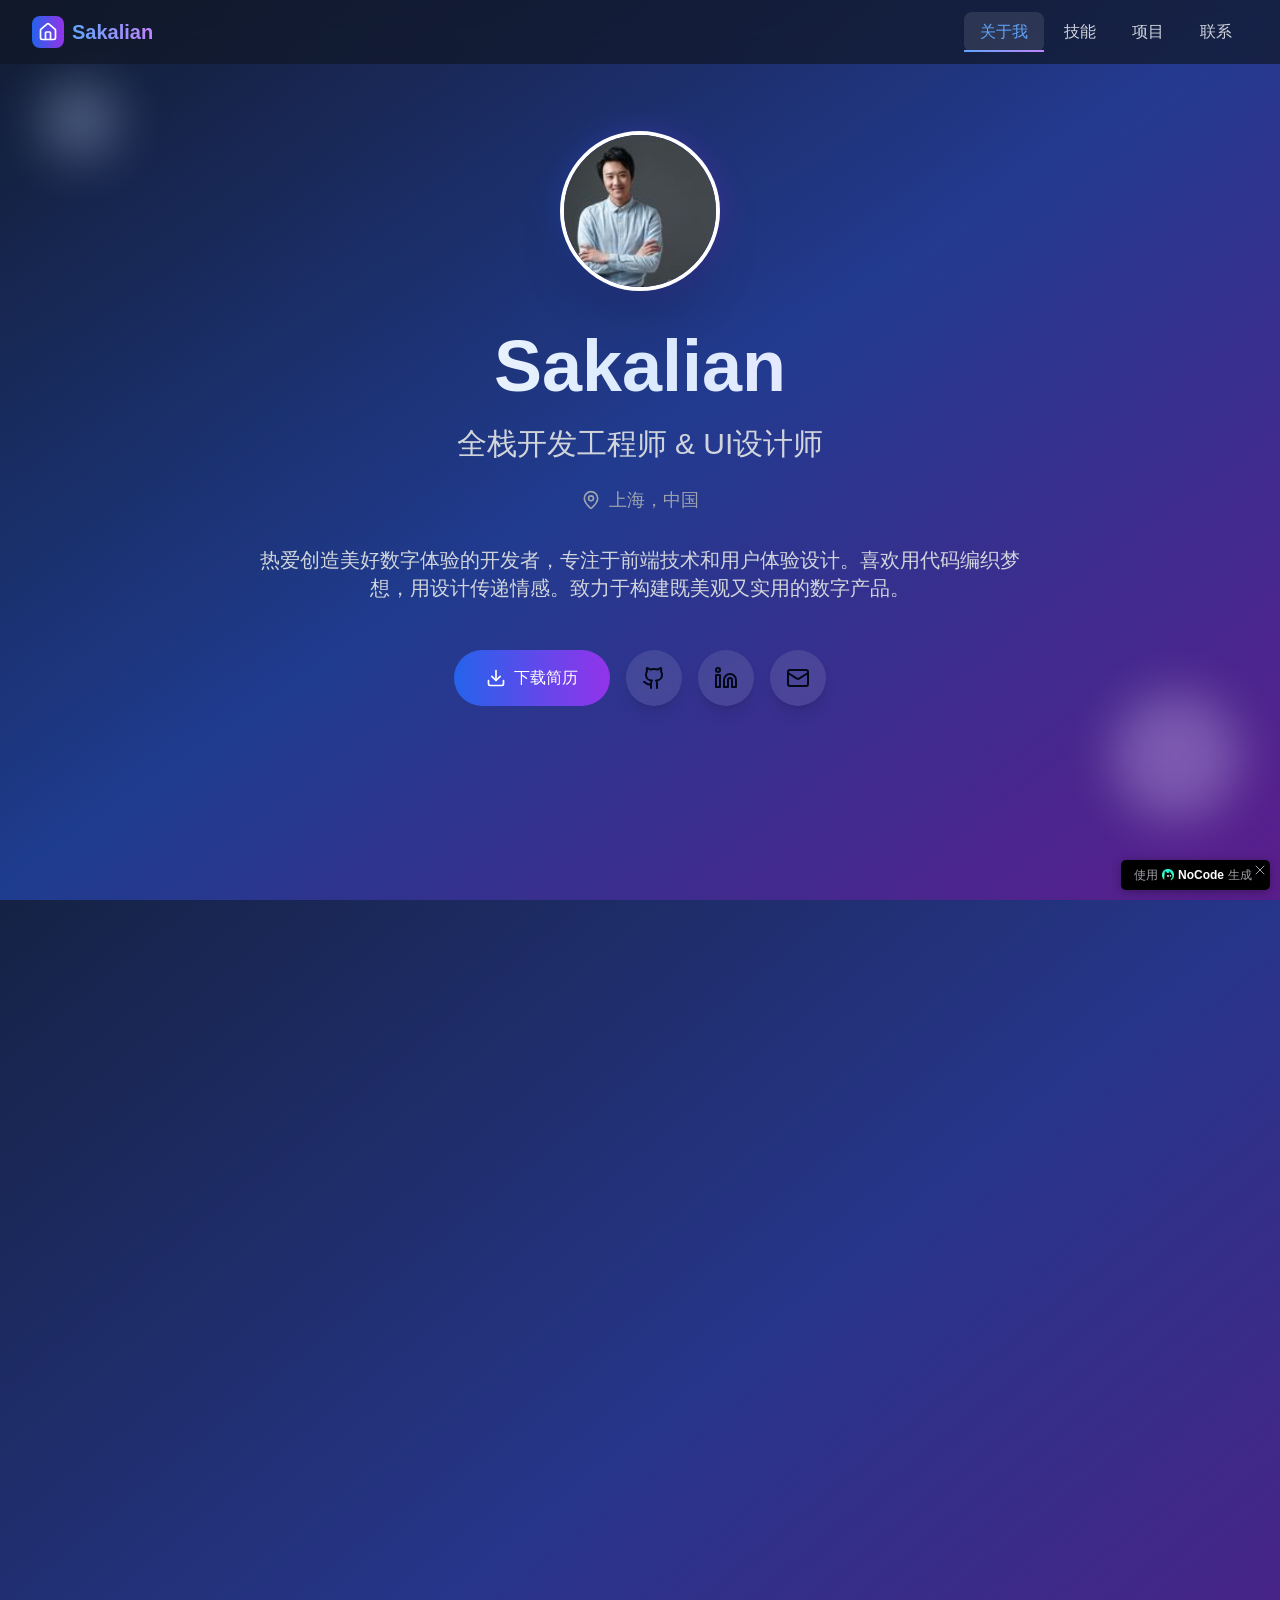
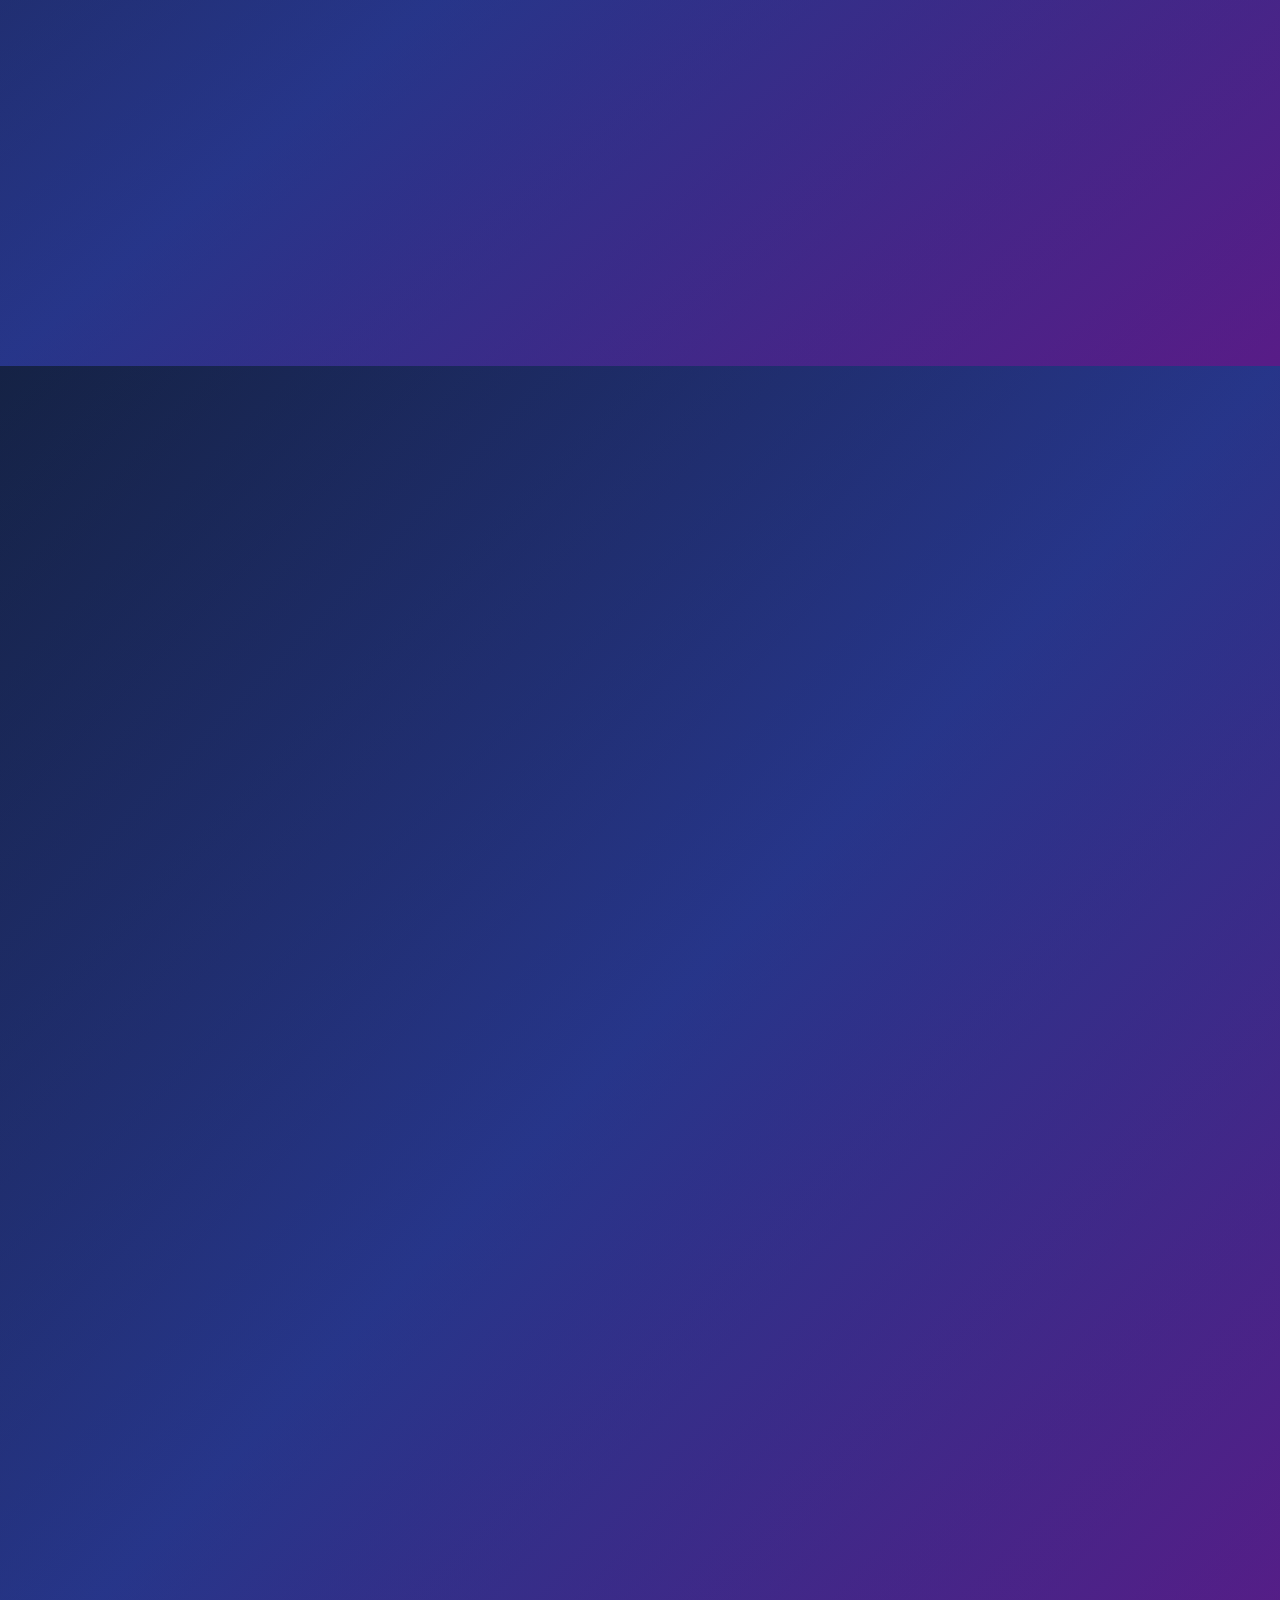
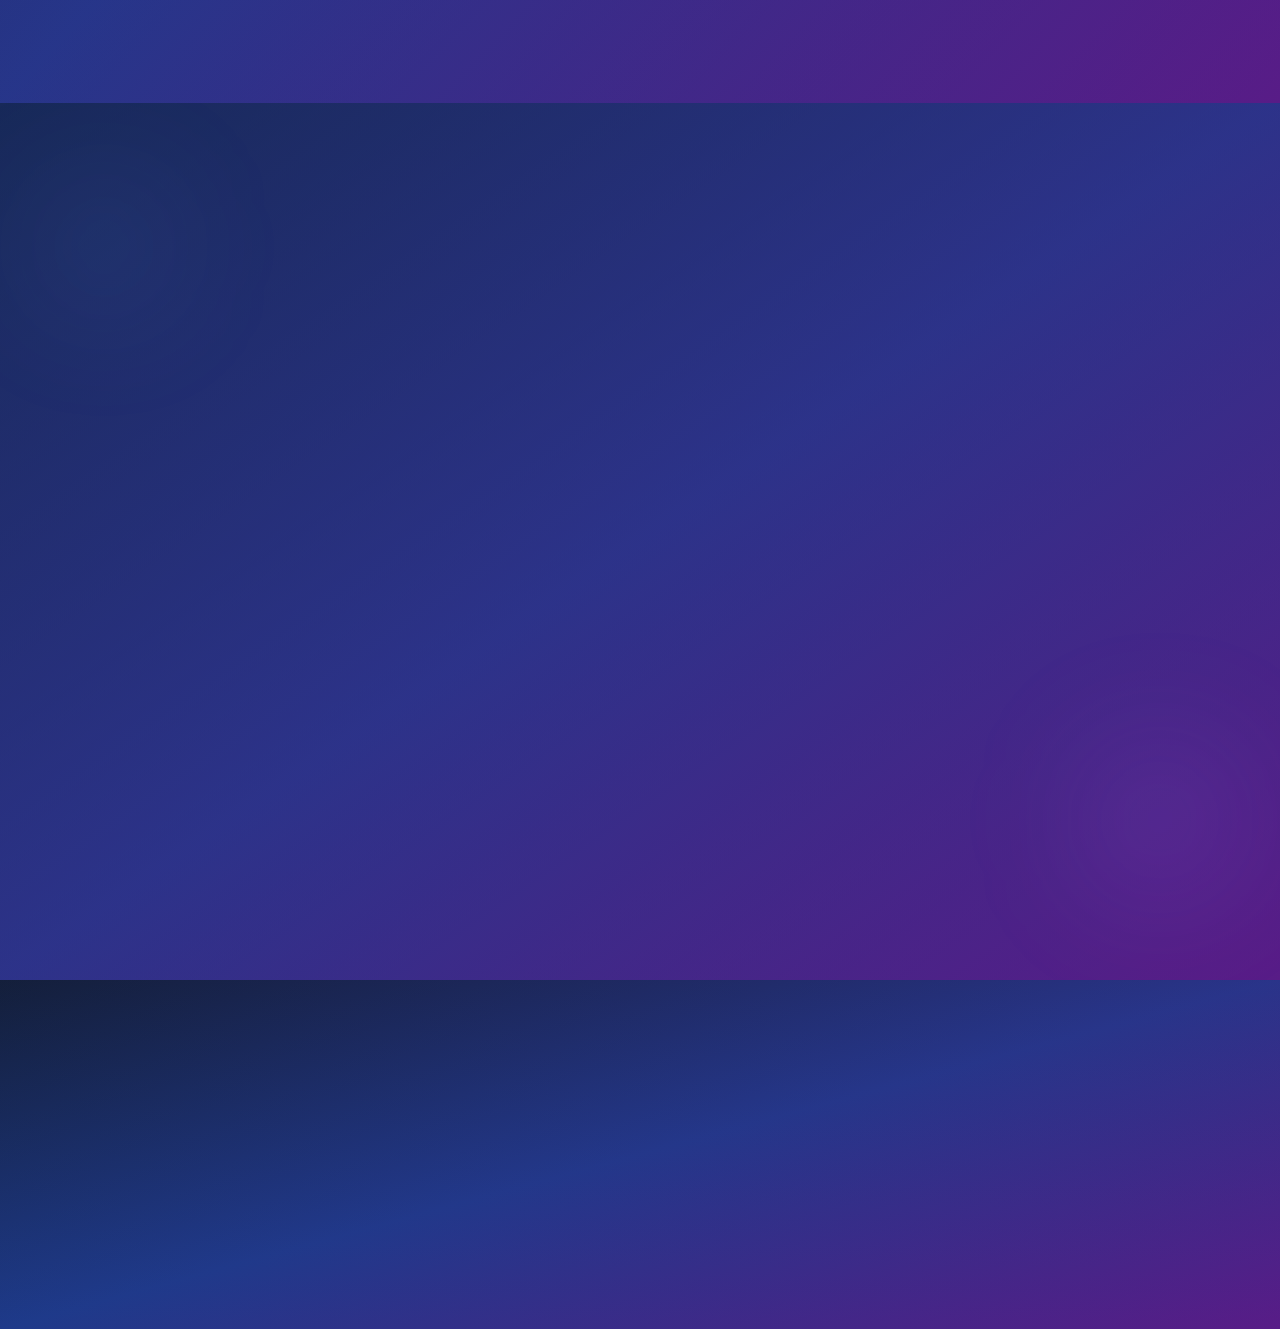
==== commit 124b519c: "Add files via upload" ====
--- a/index.html
+++ b/index.html
@@ -36,12 +36,11 @@
     <meta property="og:title" content="个人主页">
     <meta property="og:image" content="https://s3plus.meituan.net/nocode-external/assets/nocode-logo.png">
     <meta property="og:description" content="一句话，呈所想。作品使用 NoCode 生成。">
-    <link rel="stylesheet" crossorigin="" href="./index_files/index-o7tXmU9t.css">
-    <script type="module" crossorigin="" src="./index_files/index-BTO2nMIP.js"></script>
-    <script src="./index_files/nocode-runtime.js"></script>
-    <script src="./index_files/owl_1.13.0.min.js"></script>
+    <link rel="icon" type="image/png" href="./index_files/nocode-logo.png">
     <link rel="apple-touch-icon" href="./index_files/nocode-logo.png">
     <link rel="shortcut icon" href="./index_files/nocode-logo.png">
+    <script type="module" crossorigin="" src="./index_files/index-BI51O9Hw.js.下载"></script>
+    <link rel="stylesheet" crossorigin="" href="./index_files/index-BlqWPZtC.css">
   
               <script>"use strict";!function(u,d){var t="owl",e="_Owl_",n="Owl",r="start",c="error",p="on"+c,f=u[p],h="addEventListener",l="attachEvent",v="isReady",b="dataSet";u[t]=u[t]||function(){try{u[t].q=u[t].q||[];var e=[].slice.call(arguments);e[0]===r?u[n]&&u[n][r]?u[n][r](e[1]):u[t].q.unshift(e):u[t].q.push(e)}catch(e){}},u[e]=u[e]||{preTasks:[],pageData:[],use:function(e,t){this[v]?u[n][e](t):this.preTasks.push({api:e,data:[t]})},run:function(t){if(!(t=this).runned){t.runned=!0,t[b]=[],u[p]=function(){t[v]||t[b].push({type:"jsError",data:arguments}),f&&f.apply(u,arguments)},u[h]&&u[h]("unhandledrejection",function(e){t[v]||t[b].push({type:"jsError",data:[e]})});var e=function(e){!t[v]&&e&&t[b].push({type:"resError",data:[e]})};u[h]?u[h](c,e,!0):u[l]&&u[l](p,e);var n="MutationObserver",r=u[n]||u["WebKit"+n]||u["Moz"+n],a=u.performance||u.WebKitPerformance,s="disableMutaObserver";if(r&&a&&a.now)try{var i=-1,o=u.navigator.userAgent;-1<o.indexOf("compatible")&&-1<o.indexOf("MSIE")?(new RegExp("MSIE (\d+\.\d+);").test(o),i=parseFloat(RegExp.$1)):-1<o.indexOf("Trident")&&-1<o.indexOf("rv:11.0")&&(i=11),-1!==i&&i<=11?t[s]=!0:(t.observer=new r(function(e){t.pageData.push({mutations:e,startTime:a.now()})})).observe(d,{childList:!0,subtree:!0})}catch(e){}else t[s]=!0}}},u[e].runned||u[e].run()}(window,document);</script>
               
@@ -49,7 +48,7 @@
     window.NOCODE_ARTWORK_INFO = {
     deployEnv: 'prod',
     chatId: 'ge3ew1sst5ifjqzf',
-    artworkDeployId: 'g4hggq_fe7e3ac',
+    artworkDeployId: 'g4hggq_edb7a3c',
     distributionMode: 'external'
     };
     </script>
@@ -461,14 +460,14 @@
 </style></head>
               
   <body>
-    <div id="root"><section aria-label="Notifications alt+T" tabindex="-1" aria-live="polite" aria-relevant="additions text" aria-atomic="false"></section><div class="min-h-screen bg-gradient-to-br from-gray-900 via-blue-900 to-purple-900"><nav class="fixed top-0 left-0 right-0 z-50 transition-all duration-300 bg-gray-900/70 backdrop-blur-md" style="transform: none;"><div class="max-w-7xl mx-auto px-4 sm:px-6 lg:px-8"><div class="flex justify-between items-center h-16"><div class="flex items-center space-x-2" tabindex="0"><div class="w-8 h-8 bg-gradient-to-r from-blue-600 to-purple-600 rounded-lg flex items-center justify-center"><svg xmlns="http://www.w3.org/2000/svg" width="24" height="24" viewBox="0 0 24 24" fill="none" stroke="currentColor" stroke-width="2" stroke-linecap="round" stroke-linejoin="round" class="lucide lucide-house w-5 h-5 text-white"><path d="M15 21v-8a1 1 0 0 0-1-1h-4a1 1 0 0 0-1 1v8"></path><path d="M3 10a2 2 0 0 1 .709-1.528l7-5.999a2 2 0 0 1 2.582 0l7 5.999A2 2 0 0 1 21 10v9a2 2 0 0 1-2 2H5a2 2 0 0 1-2-2z"></path></svg></div><span class="text-xl font-bold bg-gradient-to-r from-blue-400 to-purple-400 bg-clip-text text-transparent">张小明</span></div><div class="hidden md:flex space-x-1"><button class="relative px-4 py-2 rounded-lg font-medium transition-all duration-200 text-blue-400 bg-white/10" tabindex="0" style="transform: none;">关于我<div class="absolute bottom-0 left-0 right-0 h-0.5 bg-gradient-to-r from-blue-400 to-purple-400" style="opacity: 1;"></div></button><button class="relative px-4 py-2 rounded-lg font-medium transition-all duration-200 text-gray-300 hover:text-blue-400 hover:bg-white/5" tabindex="0" style="transform: none;">技能</button><button class="relative px-4 py-2 rounded-lg font-medium transition-all duration-200 text-gray-300 hover:text-blue-400 hover:bg-white/5" tabindex="0">项目</button><button class="relative px-4 py-2 rounded-lg font-medium transition-all duration-200 text-gray-300 hover:text-blue-400 hover:bg-white/5" tabindex="0">联系</button></div><button class="md:hidden p-2 rounded-lg bg-white/10 hover:bg-white/20 transition-colors" tabindex="0"><svg xmlns="http://www.w3.org/2000/svg" width="24" height="24" viewBox="0 0 24 24" fill="none" stroke="currentColor" stroke-width="2" stroke-linecap="round" stroke-linejoin="round" class="lucide lucide-menu w-6 h-6 text-white"><line x1="4" x2="20" y1="12" y2="12"></line><line x1="4" x2="20" y1="6" y2="6"></line><line x1="4" x2="20" y1="18" y2="18"></line></svg></button></div></div></nav><main><section class="relative min-h-screen flex items-center justify-center px-4 sm:px-6 lg:px-8 overflow-hidden"><div class="absolute inset-0 bg-gradient-to-br from-gray-900 via-blue-900 to-purple-900"></div><div class="absolute inset-0 bg-gradient-to-r from-blue-600/5 to-purple-600/5"></div><div class="absolute top-20 left-10 w-20 h-20 bg-blue-200/30 rounded-full blur-xl animate-pulse"></div><div class="absolute bottom-20 right-10 w-32 h-32 bg-purple-200/30 rounded-full blur-xl animate-pulse" style="animation-delay: 1s;"></div><div class="relative z-10 text-center max-w-5xl mx-auto"><div class="mb-8" style="opacity: 1; transform: none;"><div class="relative inline-block"><div class="absolute inset-0 bg-gradient-to-r from-blue-600 to-purple-600 rounded-full blur-lg opacity-30 animate-pulse"></div><img src="./index_files/search" alt="头像" class="relative w-32 h-32 sm:w-40 sm:h-40 rounded-full mx-auto object-cover border-4 border-white shadow-2xl"></div></div><h1 class="text-4xl sm:text-5xl md:text-6xl lg:text-7xl font-bold mb-6 bg-gradient-to-r from-white via-blue-100 to-purple-100 bg-clip-text text-transparent leading-tight" style="opacity: 1; transform: none;">Sakalian</h1><p class="text-xl sm:text-2xl md:text-3xl text-gray-300 mb-6 font-light" style="opacity: 1; transform: none;">全栈开发工程师 &amp; UI设计师</p><div class="flex items-center justify-center space-x-2 text-gray-400 mb-8" style="opacity: 1; transform: none;"><svg xmlns="http://www.w3.org/2000/svg" width="24" height="24" viewBox="0 0 24 24" fill="none" stroke="currentColor" stroke-width="2" stroke-linecap="round" stroke-linejoin="round" class="lucide lucide-map-pin w-5 h-5"><path d="M20 10c0 4.993-5.539 10.193-7.399 11.799a1 1 0 0 1-1.202 0C9.539 20.193 4 14.993 4 10a8 8 0 0 1 16 0"></path><circle cx="12" cy="10" r="3"></circle></svg><span class="text-lg">上海，中国</span></div><p class="text-lg sm:text-xl text-gray-300 mb-12 max-w-3xl mx-auto leading-relaxed" style="opacity: 1; transform: none;">热爱创造美好数字体验的开发者，专注于前端技术和用户体验设计。喜欢用代码编织梦想，用设计传递情感。致力于构建既美观又实用的数字产品。</p><div class="flex flex-col sm:flex-row gap-4 justify-center items-center mb-16" style="opacity: 1; transform: none;"><button class="px-8 py-4 bg-gradient-to-r from-blue-600 to-purple-600 text-white rounded-full font-medium hover:shadow-xl transform hover:scale-105 transition-all duration-300 flex items-center space-x-2 group" tabindex="0" style="transform: none;"><svg xmlns="http://www.w3.org/2000/svg" width="24" height="24" viewBox="0 0 24 24" fill="none" stroke="currentColor" stroke-width="2" stroke-linecap="round" stroke-linejoin="round" class="lucide lucide-download w-5 h-5 group-hover:animate-bounce"><path d="M21 15v4a2 2 0 0 1-2 2H5a2 2 0 0 1-2-2v-4"></path><polyline points="7 10 12 15 17 10"></polyline><line x1="12" x2="12" y1="15" y2="3"></line></svg><span>下载简历</span></button><div class="flex space-x-4"><a href="https://github.com/" target="_blank" rel="noopener noreferrer" class="p-4 bg-white/10 backdrop-blur-sm rounded-full shadow-lg hover:shadow-xl transform hover:scale-110 transition-all duration-300 hover:text-gray-800" tabindex="0" style="opacity: 1; transform: none;"><svg xmlns="http://www.w3.org/2000/svg" width="24" height="24" viewBox="0 0 24 24" fill="none" stroke="currentColor" stroke-width="2" stroke-linecap="round" stroke-linejoin="round" class="lucide lucide-github w-6 h-6"><path d="M15 22v-4a4.8 4.8 0 0 0-1-3.5c3 0 6-2 6-5.5.08-1.25-.27-2.48-1-3.5.28-1.15.28-2.35 0-3.5 0 0-1 0-3 1.5-2.64-.5-5.36-.5-8 0C6 2 5 2 5 2c-.3 1.15-.3 2.35 0 3.5A5.403 5.403 0 0 0 4 9c0 3.5 3 5.5 6 5.5-.39.49-.68 1.05-.85 1.65-.17.6-.22 1.23-.15 1.85v4"></path><path d="M9 18c-4.51 2-5-2-7-2"></path></svg></a><a href="https://linkedin.com/" target="_blank" rel="noopener noreferrer" class="p-4 bg-white/10 backdrop-blur-sm rounded-full shadow-lg hover:shadow-xl transform hover:scale-110 transition-all duration-300 hover:text-blue-600" tabindex="0" style="opacity: 1; transform: none;"><svg xmlns="http://www.w3.org/2000/svg" width="24" height="24" viewBox="0 0 24 24" fill="none" stroke="currentColor" stroke-width="2" stroke-linecap="round" stroke-linejoin="round" class="lucide lucide-linkedin w-6 h-6"><path d="M16 8a6 6 0 0 1 6 6v7h-4v-7a2 2 0 0 0-2-2 2 2 0 0 0-2 2v7h-4v-7a6 6 0 0 1 6-6z"></path><rect width="4" height="12" x="2" y="9"></rect><circle cx="4" cy="4" r="2"></circle></svg></a><a href="mailto:sakalian@example.com" target="_blank" rel="noopener noreferrer" class="p-4 bg-white/10 backdrop-blur-sm rounded-full shadow-lg hover:shadow-xl transform hover:scale-110 transition-all duration-300 hover:text-red-500" tabindex="0" style="opacity: 1; transform: none;"><svg xmlns="http://www.w3.org/2000/svg" width="24" height="24" viewBox="0 0 24 24" fill="none" stroke="currentColor" stroke-width="2" stroke-linecap="round" stroke-linejoin="round" class="lucide lucide-mail w-6 h-6"><rect width="20" height="16" x="2" y="4" rx="2"></rect><path d="m22 7-8.97 5.7a1.94 1.94 0 0 1-2.06 0L2 7"></path></svg></a></div></div><div class="absolute bottom-8 left-1/2 transform -translate-x-1/2" style="opacity: 1;"><button class="p-3 bg-white/10 backdrop-blur-sm rounded-full shadow-lg hover:shadow-xl transition-all duration-300" tabindex="0" style="transform: translateY(0.535874px);"><svg xmlns="http://www.w3.org/2000/svg" width="24" height="24" viewBox="0 0 24 24" fill="none" stroke="currentColor" stroke-width="2" stroke-linecap="round" stroke-linejoin="round" class="lucide lucide-arrow-down w-6 h-6 text-gray-300"><path d="M12 5v14"></path><path d="m19 12-7 7-7-7"></path></svg></button></div></div></section><section id="skills" class="py-20 px-4 sm:px-6 lg:px-8 bg-gradient-to-br from-gray-900 via-blue-900 to-purple-900 relative overflow-hidden"><div class="absolute top-0 left-0 w-full h-full bg-gradient-to-br from-blue-900/30 to-purple-900/30"></div><div class="max-w-7xl mx-auto relative z-10"><div class="text-center mb-16"><h2 class="text-3xl sm:text-4xl md:text-5xl font-bold mb-6 bg-gradient-to-r from-blue-400 to-purple-400 bg-clip-text text-transparent" style="opacity: 0; transform: translateY(60px);">技能专长</h2><p class="text-lg sm:text-xl text-gray-300 max-w-3xl mx-auto leading-relaxed" style="opacity: 0; transform: translateY(60px);">持续学习和精进技术，致力于提供高质量的解决方案</p></div><div class="grid grid-cols-1 sm:grid-cols-2 lg:grid-cols-3 gap-6 lg:gap-8"><div class="group relative" style="opacity: 0; transform: translateY(60px);"><div class="relative bg-white/10 backdrop-blur-sm p-6 lg:p-8 rounded-2xl shadow-lg hover:shadow-2xl transition-all duration-500 group-hover:transform group-hover:scale-105 border border-white/20"><div class="absolute top-4 right-4 w-16 h-16 bg-gradient-to-r from-blue-400 to-blue-600 rounded-full opacity-20 group-hover:opacity-30 transition-opacity duration-300"></div><div class="relative mb-6"><div class="inline-flex p-4 bg-gradient-to-r from-blue-400 to-blue-600 rounded-2xl shadow-lg group-hover:shadow-xl transition-shadow duration-300"><svg xmlns="http://www.w3.org/2000/svg" width="24" height="24" viewBox="0 0 24 24" fill="none" stroke="currentColor" stroke-width="2" stroke-linecap="round" stroke-linejoin="round" class="lucide lucide-code w-8 h-8 text-white"><polyline points="16 18 22 12 16 6"></polyline><polyline points="8 6 2 12 8 18"></polyline></svg></div></div><div class="relative"><div class="flex justify-between items-center mb-4"><h3 class="text-xl font-bold text-white group-hover:text-blue-300 transition-colors duration-300">React</h3><span class="text-lg font-semibold text-gray-300 bg-white/10 px-3 py-1 rounded-full">95%</span></div><div class="relative"><div class="w-full bg-white/20 rounded-full h-3 overflow-hidden"><div class="h-full rounded-full bg-gradient-to-r from-blue-400 to-blue-600 relative" style="width: 0px;"><div class="absolute inset-0 bg-white/30 rounded-full animate-pulse"></div></div></div><p class="mt-3 text-sm text-gray-300 leading-relaxed" style="opacity: 0;">精通React生态系统，包括Hooks、Context、Redux等</p></div></div><div class="absolute inset-0 bg-gradient-to-r from-blue-600/5 to-purple-600/5 rounded-2xl opacity-0 group-hover:opacity-100 transition-opacity duration-300"></div></div></div><div class="group relative" style="opacity: 0; transform: translateY(60px);"><div class="relative bg-white/10 backdrop-blur-sm p-6 lg:p-8 rounded-2xl shadow-lg hover:shadow-2xl transition-all duration-500 group-hover:transform group-hover:scale-105 border border-white/20"><div class="absolute top-4 right-4 w-16 h-16 bg-gradient-to-r from-yellow-400 to-yellow-600 rounded-full opacity-20 group-hover:opacity-30 transition-opacity duration-300"></div><div class="relative mb-6"><div class="inline-flex p-4 bg-gradient-to-r from-yellow-400 to-yellow-600 rounded-2xl shadow-lg group-hover:shadow-xl transition-shadow duration-300"><svg xmlns="http://www.w3.org/2000/svg" width="24" height="24" viewBox="0 0 24 24" fill="none" stroke="currentColor" stroke-width="2" stroke-linecap="round" stroke-linejoin="round" class="lucide lucide-code w-8 h-8 text-white"><polyline points="16 18 22 12 16 6"></polyline><polyline points="8 6 2 12 8 18"></polyline></svg></div></div><div class="relative"><div class="flex justify-between items-center mb-4"><h3 class="text-xl font-bold text-white group-hover:text-blue-300 transition-colors duration-300">JavaScript</h3><span class="text-lg font-semibold text-gray-300 bg-white/10 px-3 py-1 rounded-full">98%</span></div><div class="relative"><div class="w-full bg-white/20 rounded-full h-3 overflow-hidden"><div class="h-full rounded-full bg-gradient-to-r from-yellow-400 to-yellow-600 relative" style="width: 0px;"><div class="absolute inset-0 bg-white/30 rounded-full animate-pulse"></div></div></div><p class="mt-3 text-sm text-gray-300 leading-relaxed" style="opacity: 0;">深入理解ES6+特性，异步编程和性能优化</p></div></div><div class="absolute inset-0 bg-gradient-to-r from-blue-600/5 to-purple-600/5 rounded-2xl opacity-0 group-hover:opacity-100 transition-opacity duration-300"></div></div></div><div class="group relative" style="opacity: 0; transform: translateY(60px);"><div class="relative bg-white/10 backdrop-blur-sm p-6 lg:p-8 rounded-2xl shadow-lg hover:shadow-2xl transition-all duration-500 group-hover:transform group-hover:scale-105 border border-white/20"><div class="absolute top-4 right-4 w-16 h-16 bg-gradient-to-r from-blue-500 to-blue-700 rounded-full opacity-20 group-hover:opacity-30 transition-opacity duration-300"></div><div class="relative mb-6"><div class="inline-flex p-4 bg-gradient-to-r from-blue-500 to-blue-700 rounded-2xl shadow-lg group-hover:shadow-xl transition-shadow duration-300"><svg xmlns="http://www.w3.org/2000/svg" width="24" height="24" viewBox="0 0 24 24" fill="none" stroke="currentColor" stroke-width="2" stroke-linecap="round" stroke-linejoin="round" class="lucide lucide-code w-8 h-8 text-white"><polyline points="16 18 22 12 16 6"></polyline><polyline points="8 6 2 12 8 18"></polyline></svg></div></div><div class="relative"><div class="flex justify-between items-center mb-4"><h3 class="text-xl font-bold text-white group-hover:text-blue-300 transition-colors duration-300">TypeScript</h3><span class="text-lg font-semibold text-gray-300 bg-white/10 px-3 py-1 rounded-full">90%</span></div><div class="relative"><div class="w-full bg-white/20 rounded-full h-3 overflow-hidden"><div class="h-full rounded-full bg-gradient-to-r from-blue-500 to-blue-700 relative" style="width: 0px;"><div class="absolute inset-0 bg-white/30 rounded-full animate-pulse"></div></div></div><p class="mt-3 text-sm text-gray-300 leading-relaxed" style="opacity: 0;">熟练使用TypeScript进行类型安全的开发</p></div></div><div class="absolute inset-0 bg-gradient-to-r from-blue-600/5 to-purple-600/5 rounded-2xl opacity-0 group-hover:opacity-100 transition-opacity duration-300"></div></div></div><div class="group relative" style="opacity: 0; transform: translateY(60px);"><div class="relative bg-white/10 backdrop-blur-sm p-6 lg:p-8 rounded-2xl shadow-lg hover:shadow-2xl transition-all duration-500 group-hover:transform group-hover:scale-105 border border-white/20"><div class="absolute top-4 right-4 w-16 h-16 bg-gradient-to-r from-green-400 to-green-600 rounded-full opacity-20 group-hover:opacity-30 transition-opacity duration-300"></div><div class="relative mb-6"><div class="inline-flex p-4 bg-gradient-to-r from-green-400 to-green-600 rounded-2xl shadow-lg group-hover:shadow-xl transition-shadow duration-300"><svg xmlns="http://www.w3.org/2000/svg" width="24" height="24" viewBox="0 0 24 24" fill="none" stroke="currentColor" stroke-width="2" stroke-linecap="round" stroke-linejoin="round" class="lucide lucide-database w-8 h-8 text-white"><ellipse cx="12" cy="5" rx="9" ry="3"></ellipse><path d="M3 5V19A9 3 0 0 0 21 19V5"></path><path d="M3 12A9 3 0 0 0 21 12"></path></svg></div></div><div class="relative"><div class="flex justify-between items-center mb-4"><h3 class="text-xl font-bold text-white group-hover:text-blue-300 transition-colors duration-300">Node.js</h3><span class="text-lg font-semibold text-gray-300 bg-white/10 px-3 py-1 rounded-full">85%</span></div><div class="relative"><div class="w-full bg-white/20 rounded-full h-3 overflow-hidden"><div class="h-full rounded-full bg-gradient-to-r from-green-400 to-green-600 relative" style="width: 0px;"><div class="absolute inset-0 bg-white/30 rounded-full animate-pulse"></div></div></div><p class="mt-3 text-sm text-gray-300 leading-relaxed" style="opacity: 0;">后端开发经验，RESTful API设计和数据库操作</p></div></div><div class="absolute inset-0 bg-gradient-to-r from-blue-600/5 to-purple-600/5 rounded-2xl opacity-0 group-hover:opacity-100 transition-opacity duration-300"></div></div></div><div class="group relative" style="opacity: 0; transform: translateY(60px);"><div class="relative bg-white/10 backdrop-blur-sm p-6 lg:p-8 rounded-2xl shadow-lg hover:shadow-2xl transition-all duration-500 group-hover:transform group-hover:scale-105 border border-white/20"><div class="absolute top-4 right-4 w-16 h-16 bg-gradient-to-r from-purple-400 to-purple-600 rounded-full opacity-20 group-hover:opacity-30 transition-opacity duration-300"></div><div class="relative mb-6"><div class="inline-flex p-4 bg-gradient-to-r from-purple-400 to-purple-600 rounded-2xl shadow-lg group-hover:shadow-xl transition-shadow duration-300"><svg xmlns="http://www.w3.org/2000/svg" width="24" height="24" viewBox="0 0 24 24" fill="none" stroke="currentColor" stroke-width="2" stroke-linecap="round" stroke-linejoin="round" class="lucide lucide-palette w-8 h-8 text-white"><circle cx="13.5" cy="6.5" r=".5" fill="currentColor"></circle><circle cx="17.5" cy="10.5" r=".5" fill="currentColor"></circle><circle cx="8.5" cy="7.5" r=".5" fill="currentColor"></circle><circle cx="6.5" cy="12.5" r=".5" fill="currentColor"></circle><path d="M12 2C6.5 2 2 6.5 2 12s4.5 10 10 10c.926 0 1.648-.746 1.648-1.688 0-.437-.18-.835-.437-1.125-.29-.289-.438-.652-.438-1.125a1.64 1.64 0 0 1 1.668-1.668h1.996c3.051 0 5.555-2.503 5.555-5.554C21.965 6.012 17.461 2 12 2z"></path></svg></div></div><div class="relative"><div class="flex justify-between items-center mb-4"><h3 class="text-xl font-bold text-white group-hover:text-blue-300 transition-colors duration-300">UI/UX设计</h3><span class="text-lg font-semibold text-gray-300 bg-white/10 px-3 py-1 rounded-full">80%</span></div><div class="relative"><div class="w-full bg-white/20 rounded-full h-3 overflow-hidden"><div class="h-full rounded-full bg-gradient-to-r from-purple-400 to-purple-600 relative" style="width: 0px;"><div class="absolute inset-0 bg-white/30 rounded-full animate-pulse"></div></div></div><p class="mt-3 text-sm text-gray-300 leading-relaxed" style="opacity: 0;">注重用户体验，擅长创建直观美观的界面</p></div></div><div class="absolute inset-0 bg-gradient-to-r from-blue-600/5 to-purple-600/5 rounded-2xl opacity-0 group-hover:opacity-100 transition-opacity duration-300"></div></div></div><div class="group relative" style="opacity: 0; transform: translateY(60px);"><div class="relative bg-white/10 backdrop-blur-sm p-6 lg:p-8 rounded-2xl shadow-lg hover:shadow-2xl transition-all duration-500 group-hover:transform group-hover:scale-105 border border-white/20"><div class="absolute top-4 right-4 w-16 h-16 bg-gradient-to-r from-indigo-400 to-indigo-600 rounded-full opacity-20 group-hover:opacity-30 transition-opacity duration-300"></div><div class="relative mb-6"><div class="inline-flex p-4 bg-gradient-to-r from-indigo-400 to-indigo-600 rounded-2xl shadow-lg group-hover:shadow-xl transition-shadow duration-300"><svg xmlns="http://www.w3.org/2000/svg" width="24" height="24" viewBox="0 0 24 24" fill="none" stroke="currentColor" stroke-width="2" stroke-linecap="round" stroke-linejoin="round" class="lucide lucide-code w-8 h-8 text-white"><polyline points="16 18 22 12 16 6"></polyline><polyline points="8 6 2 12 8 18"></polyline></svg></div></div><div class="relative"><div class="flex justify-between items-center mb-4"><h3 class="text-xl font-bold text-white group-hover:text-blue-300 transition-colors duration-300">Python</h3><span class="text-lg font-semibold text-gray-300 bg-white/10 px-3 py-1 rounded-full">75%</span></div><div class="relative"><div class="w-full bg-white/20 rounded-full h-3 overflow-hidden"><div class="h-full rounded-full bg-gradient-to-r from-indigo-400 to-indigo-600 relative" style="width: 0px;"><div class="absolute inset-0 bg-white/30 rounded-full animate-pulse"></div></div></div><p class="mt-3 text-sm text-gray-300 leading-relaxed" style="opacity: 0;">数据处理和机器学习项目经验</p></div></div><div class="absolute inset-0 bg-gradient-to-r from-blue-600/5 to-purple-600/5 rounded-2xl opacity-0 group-hover:opacity-100 transition-opacity duration-300"></div></div></div></div><div class="mt-16 grid grid-cols-2 md:grid-cols-4 gap-8 text-center"><div class="bg-white/10 backdrop-blur-sm p-6 rounded-2xl border border-white/20" style="opacity: 0; transform: translateY(60px);"><div class="text-3xl font-bold bg-gradient-to-r from-blue-400 to-purple-400 bg-clip-text text-transparent mb-2">5+</div><div class="text-gray-300 font-medium">年开发经验</div></div><div class="bg-white/10 backdrop-blur-sm p-6 rounded-2xl border border-white/20" style="opacity: 0; transform: translateY(60px);"><div class="text-3xl font-bold bg-gradient-to-r from-blue-400 to-purple-400 bg-clip-text text-transparent mb-2">50+</div><div class="text-gray-300 font-medium">完成项目</div></div><div class="bg-white/10 backdrop-blur-sm p-6 rounded-2xl border border-white/20" style="opacity: 0; transform: translateY(60px);"><div class="text-3xl font-bold bg-gradient-to-r from-blue-400 to-purple-400 bg-clip-text text-transparent mb-2">10+</div><div class="text-gray-300 font-medium">技术栈</div></div><div class="bg-white/10 backdrop-blur-sm p-6 rounded-2xl border border-white/20" style="opacity: 0; transform: translateY(60px);"><div class="text-3xl font-bold bg-gradient-to-r from-blue-400 to-purple-400 bg-clip-text text-transparent mb-2">100%</div><div class="text-gray-300 font-medium">客户满意度</div></div></div></div></section><section id="projects" class="py-20 px-4 sm:px-6 lg:px-8 bg-gradient-to-br from-gray-900 via-blue-900 to-purple-900 relative overflow-hidden"><div class="absolute top-0 left-0 w-full h-full bg-gradient-to-br from-blue-900/30 to-purple-900/30"></div><div class="max-w-7xl mx-auto relative z-10"><div class="text-center mb-16"><h2 class="text-3xl sm:text-4xl md:text-5xl font-bold mb-6 bg-gradient-to-r from-blue-400 to-purple-400 bg-clip-text text-transparent" style="opacity: 0; transform: translateY(60px);">精选项目</h2><p class="text-lg sm:text-xl text-gray-300 max-w-3xl mx-auto leading-relaxed" style="opacity: 0; transform: translateY(60px);">以下是我参与开发的一些代表性项目，展示了我在不同技术领域的专业能力</p></div><div class="grid grid-cols-1 md:grid-cols-2 lg:grid-cols-3 gap-8"><div class="group relative" style="opacity: 0; transform: translateY(60px);"><div class="relative bg-white/10 backdrop-blur-sm rounded-2xl shadow-lg hover:shadow-2xl transition-all duration-500 overflow-hidden group-hover:transform group-hover:scale-105 border border-white/20"><div class="relative overflow-hidden"><img src="./index_files/search(1)" alt="智能电商平台" class="w-full h-48 sm:h-56 mx-auto object-cover group-hover:scale-110 transition-transform duration-700"><div class="absolute inset-0 bg-gradient-to-t from-black/60 via-transparent to-transparent opacity-0 group-hover:opacity-100 transition-opacity duration-300"></div><div class="absolute inset-0 flex items-center justify-center space-x-4 opacity-0 group-hover:opacity-100 transition-opacity duration-300"><button class="p-3 bg-white/20 backdrop-blur-sm rounded-full shadow-lg hover:shadow-xl transition-all duration-300" tabindex="0"><svg xmlns="http://www.w3.org/2000/svg" width="24" height="24" viewBox="0 0 24 24" fill="none" stroke="currentColor" stroke-width="2" stroke-linecap="round" stroke-linejoin="round" class="lucide lucide-eye w-5 h-5 text-white"><path d="M2.062 12.348a1 1 0 0 1 0-.696 10.75 10.75 0 0 1 19.876 0 1 1 0 0 1 0 .696 10.75 10.75 0 0 1-19.876 0"></path><circle cx="12" cy="12" r="3"></circle></svg></button><a href="https://github.com/" target="_blank" rel="noopener noreferrer" class="p-3 bg-white/20 backdrop-blur-sm rounded-full shadow-lg hover:shadow-xl transition-all duration-300" tabindex="0"><svg xmlns="http://www.w3.org/2000/svg" width="24" height="24" viewBox="0 0 24 24" fill="none" stroke="currentColor" stroke-width="2" stroke-linecap="round" stroke-linejoin="round" class="lucide lucide-github w-5 h-5 text-white"><path d="M15 22v-4a4.8 4.8 0 0 0-1-3.5c3 0 6-2 6-5.5.08-1.25-.27-2.48-1-3.5.28-1.15.28-2.35 0-3.5 0 0-1 0-3 1.5-2.64-.5-5.36-.5-8 0C6 2 5 2 5 2c-.3 1.15-.3 2.35 0 3.5A5.403 5.403 0 0 0 4 9c0 3.5 3 5.5 6 5.5-.39.49-.68 1.05-.85 1.65-.17.6-.22 1.23-.15 1.85v4"></path><path d="M9 18c-4.51 2-5-2-7-2"></path></svg></a><a href="https://example.com/" target="_blank" rel="noopener noreferrer" class="p-3 bg-white/20 backdrop-blur-sm rounded-full shadow-lg hover:shadow-xl transition-all duration-300" tabindex="0"><svg xmlns="http://www.w3.org/2000/svg" width="24" height="24" viewBox="0 0 24 24" fill="none" stroke="currentColor" stroke-width="2" stroke-linecap="round" stroke-linejoin="round" class="lucide lucide-external-link w-5 h-5 text-white"><path d="M15 3h6v6"></path><path d="M10 14 21 3"></path><path d="M18 13v6a2 2 0 0 1-2 2H5a2 2 0 0 1-2-2V8a2 2 0 0 1 2-2h6"></path></svg></a></div></div><div class="p-6"><h3 class="text-xl font-bold mb-3 text-white group-hover:text-blue-300 transition-colors duration-300">智能电商平台</h3><p class="text-gray-300 mb-4 text-sm leading-relaxed line-clamp-3">基于React和Node.js构建的全栈电商解决方案，支持实时聊天、智能推荐、支付集成等功能。采用微服务架构，具备高可用性和可扩展性。</p><div class="flex flex-wrap gap-2 mb-4"><span class="px-3 py-1 bg-blue-500/20 text-blue-300 rounded-full text-xs font-medium hover:bg-blue-500/30 transition-colors duration-200">React</span><span class="px-3 py-1 bg-blue-500/20 text-blue-300 rounded-full text-xs font-medium hover:bg-blue-500/30 transition-colors duration-200">Node.js</span><span class="px-3 py-1 bg-blue-500/20 text-blue-300 rounded-full text-xs font-medium hover:bg-blue-500/30 transition-colors duration-200">MongoDB</span><span class="px-3 py-1 bg-blue-500/20 text-blue-300 rounded-full text-xs font-medium hover:bg-blue-500/30 transition-colors duration-200">Redis</span><span class="px-3 py-1 bg-blue-500/20 text-blue-300 rounded-full text-xs font-medium hover:bg-blue-500/30 transition-colors duration-200">Docker</span></div><div class="flex items-center justify-between text-sm text-gray-400"><div class="flex items-center space-x-1"><svg xmlns="http://www.w3.org/2000/svg" width="24" height="24" viewBox="0 0 24 24" fill="none" stroke="currentColor" stroke-width="2" stroke-linecap="round" stroke-linejoin="round" class="lucide lucide-calendar w-4 h-4"><path d="M8 2v4"></path><path d="M16 2v4"></path><rect width="18" height="18" x="3" y="4" rx="2"></rect><path d="M3 10h18"></path></svg><span>2024.03</span></div><div class="flex items-center space-x-1"><svg xmlns="http://www.w3.org/2000/svg" width="24" height="24" viewBox="0 0 24 24" fill="none" stroke="currentColor" stroke-width="2" stroke-linecap="round" stroke-linejoin="round" class="lucide lucide-users w-4 h-4"><path d="M16 21v-2a4 4 0 0 0-4-4H6a4 4 0 0 0-4 4v2"></path><circle cx="9" cy="7" r="4"></circle><path d="M22 21v-2a4 4 0 0 0-3-3.87"></path><path d="M16 3.13a4 4 0 0 1 0 7.75"></path></svg><span>5人团队</span></div></div></div></div></div><div class="group relative" style="opacity: 0; transform: translateY(60px);"><div class="relative bg-white/10 backdrop-blur-sm rounded-2xl shadow-lg hover:shadow-2xl transition-all duration-500 overflow-hidden group-hover:transform group-hover:scale-105 border border-white/20"><div class="relative overflow-hidden"><img src="./index_files/search(2)" alt="数据可视化仪表板" class="w-full h-48 sm:h-56 mx-auto object-cover group-hover:scale-110 transition-transform duration-700"><div class="absolute inset-0 bg-gradient-to-t from-black/60 via-transparent to-transparent opacity-0 group-hover:opacity-100 transition-opacity duration-300"></div><div class="absolute inset-0 flex items-center justify-center space-x-4 opacity-0 group-hover:opacity-100 transition-opacity duration-300"><button class="p-3 bg-white/20 backdrop-blur-sm rounded-full shadow-lg hover:shadow-xl transition-all duration-300" tabindex="0"><svg xmlns="http://www.w3.org/2000/svg" width="24" height="24" viewBox="0 0 24 24" fill="none" stroke="currentColor" stroke-width="2" stroke-linecap="round" stroke-linejoin="round" class="lucide lucide-eye w-5 h-5 text-white"><path d="M2.062 12.348a1 1 0 0 1 0-.696 10.75 10.75 0 0 1 19.876 0 1 1 0 0 1 0 .696 10.75 10.75 0 0 1-19.876 0"></path><circle cx="12" cy="12" r="3"></circle></svg></button><a href="https://github.com/" target="_blank" rel="noopener noreferrer" class="p-3 bg-white/20 backdrop-blur-sm rounded-full shadow-lg hover:shadow-xl transition-all duration-300" tabindex="0"><svg xmlns="http://www.w3.org/2000/svg" width="24" height="24" viewBox="0 0 24 24" fill="none" stroke="currentColor" stroke-width="2" stroke-linecap="round" stroke-linejoin="round" class="lucide lucide-github w-5 h-5 text-white"><path d="M15 22v-4a4.8 4.8 0 0 0-1-3.5c3 0 6-2 6-5.5.08-1.25-.27-2.48-1-3.5.28-1.15.28-2.35 0-3.5 0 0-1 0-3 1.5-2.64-.5-5.36-.5-8 0C6 2 5 2 5 2c-.3 1.15-.3 2.35 0 3.5A5.403 5.403 0 0 0 4 9c0 3.5 3 5.5 6 5.5-.39.49-.68 1.05-.85 1.65-.17.6-.22 1.23-.15 1.85v4"></path><path d="M9 18c-4.51 2-5-2-7-2"></path></svg></a><a href="https://example.com/" target="_blank" rel="noopener noreferrer" class="p-3 bg-white/20 backdrop-blur-sm rounded-full shadow-lg hover:shadow-xl transition-all duration-300" tabindex="0"><svg xmlns="http://www.w3.org/2000/svg" width="24" height="24" viewBox="0 0 24 24" fill="none" stroke="currentColor" stroke-width="2" stroke-linecap="round" stroke-linejoin="round" class="lucide lucide-external-link w-5 h-5 text-white"><path d="M15 3h6v6"></path><path d="M10 14 21 3"></path><path d="M18 13v6a2 2 0 0 1-2 2H5a2 2 0 0 1-2-2V8a2 2 0 0 1 2-2h6"></path></svg></a></div></div><div class="p-6"><h3 class="text-xl font-bold mb-3 text-white group-hover:text-blue-300 transition-colors duration-300">数据可视化仪表板</h3><p class="text-gray-300 mb-4 text-sm leading-relaxed line-clamp-3">企业级数据分析和可视化平台，支持多种图表类型、实时数据更新、自定义报表生成。提供直观的数据洞察和决策支持。</p><div class="flex flex-wrap gap-2 mb-4"><span class="px-3 py-1 bg-blue-500/20 text-blue-300 rounded-full text-xs font-medium hover:bg-blue-500/30 transition-colors duration-200">D3.js</span><span class="px-3 py-1 bg-blue-500/20 text-blue-300 rounded-full text-xs font-medium hover:bg-blue-500/30 transition-colors duration-200">React</span><span class="px-3 py-1 bg-blue-500/20 text-blue-300 rounded-full text-xs font-medium hover:bg-blue-500/30 transition-colors duration-200">Python</span><span class="px-3 py-1 bg-blue-500/20 text-blue-300 rounded-full text-xs font-medium hover:bg-blue-500/30 transition-colors duration-200">PostgreSQL</span><span class="px-3 py-1 bg-blue-500/20 text-blue-300 rounded-full text-xs font-medium hover:bg-blue-500/30 transition-colors duration-200">WebSocket</span></div><div class="flex items-center justify-between text-sm text-gray-400"><div class="flex items-center space-x-1"><svg xmlns="http://www.w3.org/2000/svg" width="24" height="24" viewBox="0 0 24 24" fill="none" stroke="currentColor" stroke-width="2" stroke-linecap="round" stroke-linejoin="round" class="lucide lucide-calendar w-4 h-4"><path d="M8 2v4"></path><path d="M16 2v4"></path><rect width="18" height="18" x="3" y="4" rx="2"></rect><path d="M3 10h18"></path></svg><span>2024.01</span></div><div class="flex items-center space-x-1"><svg xmlns="http://www.w3.org/2000/svg" width="24" height="24" viewBox="0 0 24 24" fill="none" stroke="currentColor" stroke-width="2" stroke-linecap="round" stroke-linejoin="round" class="lucide lucide-users w-4 h-4"><path d="M16 21v-2a4 4 0 0 0-4-4H6a4 4 0 0 0-4 4v2"></path><circle cx="9" cy="7" r="4"></circle><path d="M22 21v-2a4 4 0 0 0-3-3.87"></path><path d="M16 3.13a4 4 0 0 1 0 7.75"></path></svg><span>3人团队</span></div></div></div></div></div><div class="group relative" style="opacity: 0; transform: translateY(60px);"><div class="relative bg-white/10 backdrop-blur-sm rounded-2xl shadow-lg hover:shadow-2xl transition-all duration-500 overflow-hidden group-hover:transform group-hover:scale-105 border border-white/20"><div class="relative overflow-hidden"><img src="./index_files/search(3)" alt="移动端社交应用" class="w-full h-48 sm:h-56 mx-auto object-cover group-hover:scale-110 transition-transform duration-700"><div class="absolute inset-0 bg-gradient-to-t from-black/60 via-transparent to-transparent opacity-0 group-hover:opacity-100 transition-opacity duration-300"></div><div class="absolute inset-0 flex items-center justify-center space-x-4 opacity-0 group-hover:opacity-100 transition-opacity duration-300"><button class="p-3 bg-white/20 backdrop-blur-sm rounded-full shadow-lg hover:shadow-xl transition-all duration-300" tabindex="0"><svg xmlns="http://www.w3.org/2000/svg" width="24" height="24" viewBox="0 0 24 24" fill="none" stroke="currentColor" stroke-width="2" stroke-linecap="round" stroke-linejoin="round" class="lucide lucide-eye w-5 h-5 text-white"><path d="M2.062 12.348a1 1 0 0 1 0-.696 10.75 10.75 0 0 1 19.876 0 1 1 0 0 1 0 .696 10.75 10.75 0 0 1-19.876 0"></path><circle cx="12" cy="12" r="3"></circle></svg></button><a href="https://github.com/" target="_blank" rel="noopener noreferrer" class="p-3 bg-white/20 backdrop-blur-sm rounded-full shadow-lg hover:shadow-xl transition-all duration-300" tabindex="0"><svg xmlns="http://www.w3.org/2000/svg" width="24" height="24" viewBox="0 0 24 24" fill="none" stroke="currentColor" stroke-width="2" stroke-linecap="round" stroke-linejoin="round" class="lucide lucide-github w-5 h-5 text-white"><path d="M15 22v-4a4.8 4.8 0 0 0-1-3.5c3 0 6-2 6-5.5.08-1.25-.27-2.48-1-3.5.28-1.15.28-2.35 0-3.5 0 0-1 0-3 1.5-2.64-.5-5.36-.5-8 0C6 2 5 2 5 2c-.3 1.15-.3 2.35 0 3.5A5.403 5.403 0 0 0 4 9c0 3.5 3 5.5 6 5.5-.39.49-.68 1.05-.85 1.65-.17.6-.22 1.23-.15 1.85v4"></path><path d="M9 18c-4.51 2-5-2-7-2"></path></svg></a><a href="https://example.com/" target="_blank" rel="noopener noreferrer" class="p-3 bg-white/20 backdrop-blur-sm rounded-full shadow-lg hover:shadow-xl transition-all duration-300" tabindex="0"><svg xmlns="http://www.w3.org/2000/svg" width="24" height="24" viewBox="0 0 24 24" fill="none" stroke="currentColor" stroke-width="2" stroke-linecap="round" stroke-linejoin="round" class="lucide lucide-external-link w-5 h-5 text-white"><path d="M15 3h6v6"></path><path d="M10 14 21 3"></path><path d="M18 13v6a2 2 0 0 1-2 2H5a2 2 0 0 1-2-2V8a2 2 0 0 1 2-2h6"></path></svg></a></div></div><div class="p-6"><h3 class="text-xl font-bold mb-3 text-white group-hover:text-blue-300 transition-colors duration-300">移动端社交应用</h3><p class="text-gray-300 mb-4 text-sm leading-relaxed line-clamp-3">现代化的社交移动应用，支持实时消息、动态分享、位置服务、视频通话等功能。采用React Native开发，支持iOS和Android平台。</p><div class="flex flex-wrap gap-2 mb-4"><span class="px-3 py-1 bg-blue-500/20 text-blue-300 rounded-full text-xs font-medium hover:bg-blue-500/30 transition-colors duration-200">React Native</span><span class="px-3 py-1 bg-blue-500/20 text-blue-300 rounded-full text-xs font-medium hover:bg-blue-500/30 transition-colors duration-200">Firebase</span><span class="px-3 py-1 bg-blue-500/20 text-blue-300 rounded-full text-xs font-medium hover:bg-blue-500/30 transition-colors duration-200">Redux</span><span class="px-3 py-1 bg-blue-500/20 text-blue-300 rounded-full text-xs font-medium hover:bg-blue-500/30 transition-colors duration-200">WebRTC</span><span class="px-3 py-1 bg-blue-500/20 text-blue-300 rounded-full text-xs font-medium hover:bg-blue-500/30 transition-colors duration-200">Push通知</span></div><div class="flex items-center justify-between text-sm text-gray-400"><div class="flex items-center space-x-1"><svg xmlns="http://www.w3.org/2000/svg" width="24" height="24" viewBox="0 0 24 24" fill="none" stroke="currentColor" stroke-width="2" stroke-linecap="round" stroke-linejoin="round" class="lucide lucide-calendar w-4 h-4"><path d="M8 2v4"></path><path d="M16 2v4"></path><rect width="18" height="18" x="3" y="4" rx="2"></rect><path d="M3 10h18"></path></svg><span>2023.11</span></div><div class="flex items-center space-x-1"><svg xmlns="http://www.w3.org/2000/svg" width="24" height="24" viewBox="0 0 24 24" fill="none" stroke="currentColor" stroke-width="2" stroke-linecap="round" stroke-linejoin="round" class="lucide lucide-users w-4 h-4"><path d="M16 21v-2a4 4 0 0 0-4-4H6a4 4 0 0 0-4 4v2"></path><circle cx="9" cy="7" r="4"></circle><path d="M22 21v-2a4 4 0 0 0-3-3.87"></path><path d="M16 3.13a4 4 0 0 1 0 7.75"></path></svg><span>4人团队</span></div></div></div></div></div><div class="group relative" style="opacity: 0; transform: translateY(60px);"><div class="relative bg-white/10 backdrop-blur-sm rounded-2xl shadow-lg hover:shadow-2xl transition-all duration-500 overflow-hidden group-hover:transform group-hover:scale-105 border border-white/20"><div class="relative overflow-hidden"><img src="./index_files/search(4)" alt="AI智能助手" class="w-full h-48 sm:h-56 mx-auto object-cover group-hover:scale-110 transition-transform duration-700"><div class="absolute inset-0 bg-gradient-to-t from-black/60 via-transparent to-transparent opacity-0 group-hover:opacity-100 transition-opacity duration-300"></div><div class="absolute inset-0 flex items-center justify-center space-x-4 opacity-0 group-hover:opacity-100 transition-opacity duration-300"><button class="p-3 bg-white/20 backdrop-blur-sm rounded-full shadow-lg hover:shadow-xl transition-all duration-300" tabindex="0"><svg xmlns="http://www.w3.org/2000/svg" width="24" height="24" viewBox="0 0 24 24" fill="none" stroke="currentColor" stroke-width="2" stroke-linecap="round" stroke-linejoin="round" class="lucide lucide-eye w-5 h-5 text-white"><path d="M2.062 12.348a1 1 0 0 1 0-.696 10.75 10.75 0 0 1 19.876 0 1 1 0 0 1 0 .696 10.75 10.75 0 0 1-19.876 0"></path><circle cx="12" cy="12" r="3"></circle></svg></button><a href="https://github.com/" target="_blank" rel="noopener noreferrer" class="p-3 bg-white/20 backdrop-blur-sm rounded-full shadow-lg hover:shadow-xl transition-all duration-300" tabindex="0"><svg xmlns="http://www.w3.org/2000/svg" width="24" height="24" viewBox="0 0 24 24" fill="none" stroke="currentColor" stroke-width="2" stroke-linecap="round" stroke-linejoin="round" class="lucide lucide-github w-5 h-5 text-white"><path d="M15 22v-4a4.8 4.8 0 0 0-1-3.5c3 0 6-2 6-5.5.08-1.25-.27-2.48-1-3.5.28-1.15.28-2.35 0-3.5 0 0-1 0-3 1.5-2.64-.5-5.36-.5-8 0C6 2 5 2 5 2c-.3 1.15-.3 2.35 0 3.5A5.403 5.403 0 0 0 4 9c0 3.5 3 5.5 6 5.5-.39.49-.68 1.05-.85 1.65-.17.6-.22 1.23-.15 1.85v4"></path><path d="M9 18c-4.51 2-5-2-7-2"></path></svg></a><a href="https://example.com/" target="_blank" rel="noopener noreferrer" class="p-3 bg-white/20 backdrop-blur-sm rounded-full shadow-lg hover:shadow-xl transition-all duration-300" tabindex="0"><svg xmlns="http://www.w3.org/2000/svg" width="24" height="24" viewBox="0 0 24 24" fill="none" stroke="currentColor" stroke-width="2" stroke-linecap="round" stroke-linejoin="round" class="lucide lucide-external-link w-5 h-5 text-white"><path d="M15 3h6v6"></path><path d="M10 14 21 3"></path><path d="M18 13v6a2 2 0 0 1-2 2H5a2 2 0 0 1-2-2V8a2 2 0 0 1 2-2h6"></path></svg></a></div></div><div class="p-6"><h3 class="text-xl font-bold mb-3 text-white group-hover:text-blue-300 transition-colors duration-300">AI智能助手</h3><p class="text-gray-300 mb-4 text-sm leading-relaxed line-clamp-3">基于机器学习的智能客服系统，支持自然语言处理、情感分析、智能问答等功能。提供24/7自动化客户服务。</p><div class="flex flex-wrap gap-2 mb-4"><span class="px-3 py-1 bg-blue-500/20 text-blue-300 rounded-full text-xs font-medium hover:bg-blue-500/30 transition-colors duration-200">Python</span><span class="px-3 py-1 bg-blue-500/20 text-blue-300 rounded-full text-xs font-medium hover:bg-blue-500/30 transition-colors duration-200">TensorFlow</span><span class="px-3 py-1 bg-blue-500/20 text-blue-300 rounded-full text-xs font-medium hover:bg-blue-500/30 transition-colors duration-200">NLP</span><span class="px-3 py-1 bg-blue-500/20 text-blue-300 rounded-full text-xs font-medium hover:bg-blue-500/30 transition-colors duration-200">FastAPI</span><span class="px-3 py-1 bg-blue-500/20 text-blue-300 rounded-full text-xs font-medium hover:bg-blue-500/30 transition-colors duration-200">Docker</span></div><div class="flex items-center justify-between text-sm text-gray-400"><div class="flex items-center space-x-1"><svg xmlns="http://www.w3.org/2000/svg" width="24" height="24" viewBox="0 0 24 24" fill="none" stroke="currentColor" stroke-width="2" stroke-linecap="round" stroke-linejoin="round" class="lucide lucide-calendar w-4 h-4"><path d="M8 2v4"></path><path d="M16 2v4"></path><rect width="18" height="18" x="3" y="4" rx="2"></rect><path d="M3 10h18"></path></svg><span>2023.09</span></div><div class="flex items-center space-x-1"><svg xmlns="http://www.w3.org/2000/svg" width="24" height="24" viewBox="0 0 24 24" fill="none" stroke="currentColor" stroke-width="2" stroke-linecap="round" stroke-linejoin="round" class="lucide lucide-users w-4 h-4"><path d="M16 21v-2a4 4 0 0 0-4-4H6a4 4 0 0 0-4 4v2"></path><circle cx="9" cy="7" r="4"></circle><path d="M22 21v-2a4 4 0 0 0-3-3.87"></path><path d="M16 3.13a4 4 0 0 1 0 7.75"></path></svg><span>个人项目</span></div></div></div></div></div><div class="group relative" style="opacity: 0; transform: translateY(60px);"><div class="relative bg-white/10 backdrop-blur-sm rounded-2xl shadow-lg hover:shadow-2xl transition-all duration-500 overflow-hidden group-hover:transform group-hover:scale-105 border border-white/20"><div class="relative overflow-hidden"><img src="./index_files/search(5)" alt="区块链钱包应用" class="w-full h-48 sm:h-56 mx-auto object-cover group-hover:scale-110 transition-transform duration-700"><div class="absolute inset-0 bg-gradient-to-t from-black/60 via-transparent to-transparent opacity-0 group-hover:opacity-100 transition-opacity duration-300"></div><div class="absolute inset-0 flex items-center justify-center space-x-4 opacity-0 group-hover:opacity-100 transition-opacity duration-300"><button class="p-3 bg-white/20 backdrop-blur-sm rounded-full shadow-lg hover:shadow-xl transition-all duration-300" tabindex="0"><svg xmlns="http://www.w3.org/2000/svg" width="24" height="24" viewBox="0 0 24 24" fill="none" stroke="currentColor" stroke-width="2" stroke-linecap="round" stroke-linejoin="round" class="lucide lucide-eye w-5 h-5 text-white"><path d="M2.062 12.348a1 1 0 0 1 0-.696 10.75 10.75 0 0 1 19.876 0 1 1 0 0 1 0 .696 10.75 10.75 0 0 1-19.876 0"></path><circle cx="12" cy="12" r="3"></circle></svg></button><a href="https://github.com/" target="_blank" rel="noopener noreferrer" class="p-3 bg-white/20 backdrop-blur-sm rounded-full shadow-lg hover:shadow-xl transition-all duration-300" tabindex="0"><svg xmlns="http://www.w3.org/2000/svg" width="24" height="24" viewBox="0 0 24 24" fill="none" stroke="currentColor" stroke-width="2" stroke-linecap="round" stroke-linejoin="round" class="lucide lucide-github w-5 h-5 text-white"><path d="M15 22v-4a4.8 4.8 0 0 0-1-3.5c3 0 6-2 6-5.5.08-1.25-.27-2.48-1-3.5.28-1.15.28-2.35 0-3.5 0 0-1 0-3 1.5-2.64-.5-5.36-.5-8 0C6 2 5 2 5 2c-.3 1.15-.3 2.35 0 3.5A5.403 5.403 0 0 0 4 9c0 3.5 3 5.5 6 5.5-.39.49-.68 1.05-.85 1.65-.17.6-.22 1.23-.15 1.85v4"></path><path d="M9 18c-4.51 2-5-2-7-2"></path></svg></a><a href="https://example.com/" target="_blank" rel="noopener noreferrer" class="p-3 bg-white/20 backdrop-blur-sm rounded-full shadow-lg hover:shadow-xl transition-all duration-300" tabindex="0"><svg xmlns="http://www.w3.org/2000/svg" width="24" height="24" viewBox="0 0 24 24" fill="none" stroke="currentColor" stroke-width="2" stroke-linecap="round" stroke-linejoin="round" class="lucide lucide-external-link w-5 h-5 text-white"><path d="M15 3h6v6"></path><path d="M10 14 21 3"></path><path d="M18 13v6a2 2 0 0 1-2 2H5a2 2 0 0 1-2-2V8a2 2 0 0 1 2-2h6"></path></svg></a></div></div><div class="p-6"><h3 class="text-xl font-bold mb-3 text-white group-hover:text-blue-300 transition-colors duration-300">区块链钱包应用</h3><p class="text-gray-300 mb-4 text-sm leading-relaxed line-clamp-3">安全可靠的数字货币钱包应用，支持多种加密货币、智能合约交互、DeFi协议集成等功能。注重安全性和用户体验。</p><div class="flex flex-wrap gap-2 mb-4"><span class="px-3 py-1 bg-blue-500/20 text-blue-300 rounded-full text-xs font-medium hover:bg-blue-500/30 transition-colors duration-200">React</span><span class="px-3 py-1 bg-blue-500/20 text-blue-300 rounded-full text-xs font-medium hover:bg-blue-500/30 transition-colors duration-200">Web3.js</span><span class="px-3 py-1 bg-blue-500/20 text-blue-300 rounded-full text-xs font-medium hover:bg-blue-500/30 transition-colors duration-200">Solidity</span><span class="px-3 py-1 bg-blue-500/20 text-blue-300 rounded-full text-xs font-medium hover:bg-blue-500/30 transition-colors duration-200">Ethereum</span><span class="px-3 py-1 bg-blue-500/20 text-blue-300 rounded-full text-xs font-medium hover:bg-blue-500/30 transition-colors duration-200">MetaMask</span></div><div class="flex items-center justify-between text-sm text-gray-400"><div class="flex items-center space-x-1"><svg xmlns="http://www.w3.org/2000/svg" width="24" height="24" viewBox="0 0 24 24" fill="none" stroke="currentColor" stroke-width="2" stroke-linecap="round" stroke-linejoin="round" class="lucide lucide-calendar w-4 h-4"><path d="M8 2v4"></path><path d="M16 2v4"></path><rect width="18" height="18" x="3" y="4" rx="2"></rect><path d="M3 10h18"></path></svg><span>2023.07</span></div><div class="flex items-center space-x-1"><svg xmlns="http://www.w3.org/2000/svg" width="24" height="24" viewBox="0 0 24 24" fill="none" stroke="currentColor" stroke-width="2" stroke-linecap="round" stroke-linejoin="round" class="lucide lucide-users w-4 h-4"><path d="M16 21v-2a4 4 0 0 0-4-4H6a4 4 0 0 0-4 4v2"></path><circle cx="9" cy="7" r="4"></circle><path d="M22 21v-2a4 4 0 0 0-3-3.87"></path><path d="M16 3.13a4 4 0 0 1 0 7.75"></path></svg><span>2人团队</span></div></div></div></div></div><div class="group relative" style="opacity: 0; transform: translateY(60px);"><div class="relative bg-white/10 backdrop-blur-sm rounded-2xl shadow-lg hover:shadow-2xl transition-all duration-500 overflow-hidden group-hover:transform group-hover:scale-105 border border-white/20"><div class="relative overflow-hidden"><img src="./index_files/search(6)" alt="在线教育平台" class="w-full h-48 sm:h-56 mx-auto object-cover group-hover:scale-110 transition-transform duration-700"><div class="absolute inset-0 bg-gradient-to-t from-black/60 via-transparent to-transparent opacity-0 group-hover:opacity-100 transition-opacity duration-300"></div><div class="absolute inset-0 flex items-center justify-center space-x-4 opacity-0 group-hover:opacity-100 transition-opacity duration-300"><button class="p-3 bg-white/20 backdrop-blur-sm rounded-full shadow-lg hover:shadow-xl transition-all duration-300" tabindex="0"><svg xmlns="http://www.w3.org/2000/svg" width="24" height="24" viewBox="0 0 24 24" fill="none" stroke="currentColor" stroke-width="2" stroke-linecap="round" stroke-linejoin="round" class="lucide lucide-eye w-5 h-5 text-white"><path d="M2.062 12.348a1 1 0 0 1 0-.696 10.75 10.75 0 0 1 19.876 0 1 1 0 0 1 0 .696 10.75 10.75 0 0 1-19.876 0"></path><circle cx="12" cy="12" r="3"></circle></svg></button><a href="https://github.com/" target="_blank" rel="noopener noreferrer" class="p-3 bg-white/20 backdrop-blur-sm rounded-full shadow-lg hover:shadow-xl transition-all duration-300" tabindex="0"><svg xmlns="http://www.w3.org/2000/svg" width="24" height="24" viewBox="0 0 24 24" fill="none" stroke="currentColor" stroke-width="2" stroke-linecap="round" stroke-linejoin="round" class="lucide lucide-github w-5 h-5 text-white"><path d="M15 22v-4a4.8 4.8 0 0 0-1-3.5c3 0 6-2 6-5.5.08-1.25-.27-2.48-1-3.5.28-1.15.28-2.35 0-3.5 0 0-1 0-3 1.5-2.64-.5-5.36-.5-8 0C6 2 5 2 5 2c-.3 1.15-.3 2.35 0 3.5A5.403 5.403 0 0 0 4 9c0 3.5 3 5.5 6 5.5-.39.49-.68 1.05-.85 1.65-.17.6-.22 1.23-.15 1.85v4"></path><path d="M9 18c-4.51 2-5-2-7-2"></path></svg></a><a href="https://example.com/" target="_blank" rel="noopener noreferrer" class="p-3 bg-white/20 backdrop-blur-sm rounded-full shadow-lg hover:shadow-xl transition-all duration-300" tabindex="0"><svg xmlns="http://www.w3.org/2000/svg" width="24" height="24" viewBox="0 0 24 24" fill="none" stroke="currentColor" stroke-width="2" stroke-linecap="round" stroke-linejoin="round" class="lucide lucide-external-link w-5 h-5 text-white"><path d="M15 3h6v6"></path><path d="M10 14 21 3"></path><path d="M18 13v6a2 2 0 0 1-2 2H5a2 2 0 0 1-2-2V8a2 2 0 0 1 2-2h6"></path></svg></a></div></div><div class="p-6"><h3 class="text-xl font-bold mb-3 text-white group-hover:text-blue-300 transition-colors duration-300">在线教育平台</h3><p class="text-gray-300 mb-4 text-sm leading-relaxed line-clamp-3">功能完整的在线学习平台，支持视频课程、实时互动、作业提交、成绩管理等功能。为师生提供优质的在线教学体验。</p><div class="flex flex-wrap gap-2 mb-4"><span class="px-3 py-1 bg-blue-500/20 text-blue-300 rounded-full text-xs font-medium hover:bg-blue-500/30 transition-colors duration-200">Vue.js</span><span class="px-3 py-1 bg-blue-500/20 text-blue-300 rounded-full text-xs font-medium hover:bg-blue-500/30 transition-colors duration-200">Express</span><span class="px-3 py-1 bg-blue-500/20 text-blue-300 rounded-full text-xs font-medium hover:bg-blue-500/30 transition-colors duration-200">MySQL</span><span class="px-3 py-1 bg-blue-500/20 text-blue-300 rounded-full text-xs font-medium hover:bg-blue-500/30 transition-colors duration-200">WebSocket</span><span class="px-3 py-1 bg-blue-500/20 text-blue-300 rounded-full text-xs font-medium hover:bg-blue-500/30 transition-colors duration-200">FFmpeg</span></div><div class="flex items-center justify-between text-sm text-gray-400"><div class="flex items-center space-x-1"><svg xmlns="http://www.w3.org/2000/svg" width="24" height="24" viewBox="0 0 24 24" fill="none" stroke="currentColor" stroke-width="2" stroke-linecap="round" stroke-linejoin="round" class="lucide lucide-calendar w-4 h-4"><path d="M8 2v4"></path><path d="M16 2v4"></path><rect width="18" height="18" x="3" y="4" rx="2"></rect><path d="M3 10h18"></path></svg><span>2023.05</span></div><div class="flex items-center space-x-1"><svg xmlns="http://www.w3.org/2000/svg" width="24" height="24" viewBox="0 0 24 24" fill="none" stroke="currentColor" stroke-width="2" stroke-linecap="round" stroke-linejoin="round" class="lucide lucide-users w-4 h-4"><path d="M16 21v-2a4 4 0 0 0-4-4H6a4 4 0 0 0-4 4v2"></path><circle cx="9" cy="7" r="4"></circle><path d="M22 21v-2a4 4 0 0 0-3-3.87"></path><path d="M16 3.13a4 4 0 0 1 0 7.75"></path></svg><span>6人团队</span></div></div></div></div></div></div></div></section><section id="contact" class="py-20 px-4 sm:px-6 lg:px-8 bg-gradient-to-br from-gray-900 via-blue-900 to-purple-900 text-white relative overflow-hidden"><div class="absolute inset-0 bg-gradient-to-br from-blue-900/50 to-purple-900/50"></div><div class="absolute top-20 left-10 w-32 h-32 bg-blue-400/10 rounded-full blur-3xl"></div><div class="absolute bottom-20 right-10 w-40 h-40 bg-purple-400/10 rounded-full blur-3xl"></div><div class="max-w-7xl mx-auto relative z-10"><div class="text-center mb-16"><h2 class="text-3xl sm:text-4xl md:text-5xl font-bold mb-6" style="opacity: 0; transform: translateY(60px);">让我们开始对话</h2><p class="text-lg sm:text-xl text-gray-300 max-w-3xl mx-auto leading-relaxed" style="opacity: 0; transform: translateY(60px);">如果您有任何问题或合作机会，欢迎随时联系我。我期待与您的交流！</p></div><div class="grid grid-cols-1 lg:grid-cols-2 gap-12 lg:gap-16"><div><h3 class="text-2xl font-bold mb-8" style="opacity: 0; transform: translateX(-60px);">联系信息</h3><div class="space-y-6 mb-12"><a href="mailto:sakalian@example.com" class="flex items-center space-x-4 p-4 bg-white/10 backdrop-blur-sm rounded-2xl hover:bg-white/20 transition-all duration-300 group" tabindex="0" style="opacity: 0; transform: translateX(-60px);"><div class="p-3 bg-gradient-to-r from-red-500 to-pink-500 rounded-xl shadow-lg group-hover:shadow-xl transition-shadow duration-300"><svg xmlns="http://www.w3.org/2000/svg" width="24" height="24" viewBox="0 0 24 24" fill="none" stroke="currentColor" stroke-width="2" stroke-linecap="round" stroke-linejoin="round" class="lucide lucide-mail w-6 h-6 text-white"><rect width="20" height="16" x="2" y="4" rx="2"></rect><path d="m22 7-8.97 5.7a1.94 1.94 0 0 1-2.06 0L2 7"></path></svg></div><div><h4 class="font-semibold text-lg">邮箱</h4><p class="text-gray-300">sakalian@example.com</p></div></a><a href="tel:+86 138-0000-0000" class="flex items-center space-x-4 p-4 bg-white/10 backdrop-blur-sm rounded-2xl hover:bg-white/20 transition-all duration-300 group" tabindex="0" style="opacity: 0; transform: translateX(-60px);"><div class="p-3 bg-gradient-to-r from-green-500 to-emerald-500 rounded-xl shadow-lg group-hover:shadow-xl transition-shadow duration-300"><svg xmlns="http://www.w3.org/2000/svg" width="24" height="24" viewBox="0 0 24 24" fill="none" stroke="currentColor" stroke-width="2" stroke-linecap="round" stroke-linejoin="round" class="lucide lucide-phone w-6 h-6 text-white"><path d="M22 16.92v3a2 2 0 0 1-2.18 2 19.79 19.79 0 0 1-8.63-3.07 19.5 19.5 0 0 1-6-6 19.79 19.79 0 0 1-3.07-8.67A2 2 0 0 1 4.11 2h3a2 2 0 0 1 2 1.72 12.84 12.84 0 0 0 .7 2.81 2 2 0 0 1-.45 2.11L8.09 9.91a16 16 0 0 0 6 6l1.27-1.27a2 2 0 0 1 2.11-.45 12.84 12.84 0 0 0 2.81.7A2 2 0 0 1 22 16.92z"></path></svg></div><div><h4 class="font-semibold text-lg">电话</h4><p class="text-gray-300">+86 138-0000-0000</p></div></a><a href="https://g4hggq.nocode.host/#" class="flex items-center space-x-4 p-4 bg-white/10 backdrop-blur-sm rounded-2xl hover:bg-white/20 transition-all duration-300 group" tabindex="0" style="opacity: 0; transform: translateX(-60px);"><div class="p-3 bg-gradient-to-r from-blue-500 to-indigo-500 rounded-xl shadow-lg group-hover:shadow-xl transition-shadow duration-300"><svg xmlns="http://www.w3.org/2000/svg" width="24" height="24" viewBox="0 0 24 24" fill="none" stroke="currentColor" stroke-width="2" stroke-linecap="round" stroke-linejoin="round" class="lucide lucide-map-pin w-6 h-6 text-white"><path d="M20 10c0 4.993-5.539 10.193-7.399 11.799a1 1 0 0 1-1.202 0C9.539 20.193 4 14.993 4 10a8 8 0 0 1 16 0"></path><circle cx="12" cy="10" r="3"></circle></svg></div><div><h4 class="font-semibold text-lg">位置</h4><p class="text-gray-300">上海，中国</p></div></a></div><div style="opacity: 0; transform: translateX(-60px);"><h4 class="text-xl font-semibold mb-6">关注我</h4><div class="flex flex-wrap gap-4"><a href="https://github.com/" target="_blank" rel="noopener noreferrer" class="p-4 bg-white/10 backdrop-blur-sm rounded-xl hover:bg-white/20 transition-all duration-300 group" tabindex="0" style="opacity: 1; transform: none;"><svg xmlns="http://www.w3.org/2000/svg" width="24" height="24" viewBox="0 0 24 24" fill="none" stroke="currentColor" stroke-width="2" stroke-linecap="round" stroke-linejoin="round" class="lucide lucide-github w-6 h-6 group-hover:text-gray-800"><path d="M15 22v-4a4.8 4.8 0 0 0-1-3.5c3 0 6-2 6-5.5.08-1.25-.27-2.48-1-3.5.28-1.15.28-2.35 0-3.5 0 0-1 0-3 1.5-2.64-.5-5.36-.5-8 0C6 2 5 2 5 2c-.3 1.15-.3 2.35 0 3.5A5.403 5.403 0 0 0 4 9c0 3.5 3 5.5 6 5.5-.39.49-.68 1.05-.85 1.65-.17.6-.22 1.23-.15 1.85v4"></path><path d="M9 18c-4.51 2-5-2-7-2"></path></svg></a><a href="https://linkedin.com/" target="_blank" rel="noopener noreferrer" class="p-4 bg-white/10 backdrop-blur-sm rounded-xl hover:bg-white/20 transition-all duration-300 group" tabindex="0" style="opacity: 1; transform: none;"><svg xmlns="http://www.w3.org/2000/svg" width="24" height="24" viewBox="0 0 24 24" fill="none" stroke="currentColor" stroke-width="2" stroke-linecap="round" stroke-linejoin="round" class="lucide lucide-linkedin w-6 h-6 group-hover:text-blue-600"><path d="M16 8a6 6 0 0 1 6 6v7h-4v-7a2 2 0 0 0-2-2 2 2 0 0 0-2 2v7h-4v-7a6 6 0 0 1 6-6z"></path><rect width="4" height="12" x="2" y="9"></rect><circle cx="4" cy="4" r="2"></circle></svg></a><a href="mailto:sakalian@example.com" target="_blank" rel="noopener noreferrer" class="p-4 bg-white/10 backdrop-blur-sm rounded-xl hover:bg-white/20 transition-all duration-300 group" tabindex="0" style="opacity: 1; transform: none;"><svg xmlns="http://www.w3.org/2000/svg" width="24" height="24" viewBox="0 0 24 24" fill="none" stroke="currentColor" stroke-width="2" stroke-linecap="round" stroke-linejoin="round" class="lucide lucide-mail w-6 h-6 group-hover:text-red-500"><rect width="20" height="16" x="2" y="4" rx="2"></rect><path d="m22 7-8.97 5.7a1.94 1.94 0 0 1-2.06 0L2 7"></path></svg></a><a href="https://twitter.com/" target="_blank" rel="noopener noreferrer" class="p-4 bg-white/10 backdrop-blur-sm rounded-xl hover:bg-white/20 transition-all duration-300 group" tabindex="0" style="opacity: 1; transform: none;"><svg xmlns="http://www.w3.org/2000/svg" width="24" height="24" viewBox="0 0 24 24" fill="none" stroke="currentColor" stroke-width="2" stroke-linecap="round" stroke-linejoin="round" class="lucide lucide-twitter w-6 h-6 group-hover:text-blue-400"><path d="M22 4s-.7 2.1-2 3.4c1.6 10-9.4 17.3-18 11.6 2.2.1 4.4-.6 6-2C3 15.5.5 9.6 3 5c2.2 2.6 5.6 4.1 9 4-.9-4.2 4-6.6 7-3.8 1.1 0 3-1.2 3-1.2z"></path></svg></a><a href="https://g4hggq.nocode.host/#" target="_blank" rel="noopener noreferrer" class="p-4 bg-white/10 backdrop-blur-sm rounded-xl hover:bg-white/20 transition-all duration-300 group" tabindex="0" style="opacity: 1; transform: none;"><svg xmlns="http://www.w3.org/2000/svg" width="24" height="24" viewBox="0 0 24 24" fill="none" stroke="currentColor" stroke-width="2" stroke-linecap="round" stroke-linejoin="round" class="lucide lucide-message-circle w-6 h-6 group-hover:text-green-500"><path d="M7.9 20A9 9 0 1 0 4 16.1L2 22Z"></path></svg></a></div></div></div><div><h3 class="text-2xl font-bold mb-8" style="opacity: 0; transform: translateX(60px);">发送消息</h3><form class="space-y-6" style="opacity: 0; transform: translateX(60px);"><div class="grid grid-cols-1 sm:grid-cols-2 gap-6"><div><label class="block text-sm font-medium mb-2">姓名</label><input type="text" name="name" class="w-full px-4 py-3 bg-white/10 backdrop-blur-sm border border-white/20 rounded-xl focus:outline-none focus:ring-2 focus:ring-blue-500 focus:border-transparent transition-all duration-300" placeholder="您的姓名" value=""></div><div><label class="block text-sm font-medium mb-2">邮箱</label><input type="email" name="email" class="w-full px-4 py-3 bg-white/10 backdrop-blur-sm border border-white/20 rounded-xl focus:outline-none focus:ring-2 focus:ring-blue-500 focus:border-transparent transition-all duration-300" placeholder="您的邮箱" value=""></div></div><div><label class="block text-sm font-medium mb-2">主题</label><input type="text" name="subject" class="w-full px-4 py-3 bg-white/10 backdrop-blur-sm border border-white/20 rounded-xl focus:outline-none focus:ring-2 focus:ring-blue-500 focus:border-transparent transition-all duration-300" placeholder="消息主题" value=""></div><div><label class="block text-sm font-medium mb-2">消息内容</label><textarea name="message" rows="6" class="w-full px-4 py-3 bg-white/10 backdrop-blur-sm border border-white/20 rounded-xl focus:outline-none focus:ring-2 focus:ring-blue-500 focus:border-transparent transition-all duration-300 resize-none" placeholder="请输入您的消息内容..."></textarea></div><button type="submit" class="w-full px-8 py-4 bg-gradient-to-r from-blue-600 to-purple-600 text-white rounded-xl font-medium hover:shadow-xl transform hover:scale-105 transition-all duration-300 flex items-center justify-center space-x-2 disabled:opacity-50 disabled:cursor-not-allowed" tabindex="0"><svg xmlns="http://www.w3.org/2000/svg" width="24" height="24" viewBox="0 0 24 24" fill="none" stroke="currentColor" stroke-width="2" stroke-linecap="round" stroke-linejoin="round" class="lucide lucide-send w-5 h-5"><path d="m22 2-7 20-4-9-9-4Z"></path><path d="M22 2 11 13"></path></svg><span>发送消息</span></button></form></div></div></div></section></main><footer class="py-12 px-4 sm:px-6 lg:px-8 bg-gradient-to-br from-gray-900 via-blue-900 to-purple-900 text-white relative overflow-hidden"><div class="absolute inset-0 bg-gradient-to-r from-blue-900/20 to-purple-900/20"></div><div class="max-w-7xl mx-auto relative z-10"><div class="text-center" style="opacity: 0; transform: translateY(60px);"><div class="flex justify-center items-center space-x-4 mb-8" style="opacity: 0; transform: translateY(20px);"><div style="transform: rotate(171.72deg);"><svg xmlns="http://www.w3.org/2000/svg" width="24" height="24" viewBox="0 0 24 24" fill="none" stroke="currentColor" stroke-width="2" stroke-linecap="round" stroke-linejoin="round" class="lucide lucide-sparkles w-6 h-6 text-blue-400"><path d="M9.937 15.5A2 2 0 0 0 8.5 14.063l-6.135-1.582a.5.5 0 0 1 0-.962L8.5 9.936A2 2 0 0 0 9.937 8.5l1.582-6.135a.5.5 0 0 1 .963 0L14.063 8.5A2 2 0 0 0 15.5 9.937l6.135 1.581a.5.5 0 0 1 0 .964L15.5 14.063a2 2 0 0 0-1.437 1.437l-1.582 6.135a.5.5 0 0 1-.963 0z"></path><path d="M20 3v4"></path><path d="M22 5h-4"></path><path d="M4 17v2"></path><path d="M5 18H3"></path></svg></div><div class="w-16 h-px bg-gradient-to-r from-transparent via-blue-400 to-transparent"></div><div style="transform: scale(1.01072);"><svg xmlns="http://www.w3.org/2000/svg" width="24" height="24" viewBox="0 0 24 24" fill="none" stroke="currentColor" stroke-width="2" stroke-linecap="round" stroke-linejoin="round" class="lucide lucide-code w-6 h-6 text-purple-400"><polyline points="16 18 22 12 16 6"></polyline><polyline points="8 6 2 12 8 18"></polyline></svg></div><div class="w-16 h-px bg-gradient-to-r from-transparent via-purple-400 to-transparent"></div><div style="transform: translateY(-0.451429px);"><svg xmlns="http://www.w3.org/2000/svg" width="24" height="24" viewBox="0 0 24 24" fill="none" stroke="currentColor" stroke-width="2" stroke-linecap="round" stroke-linejoin="round" class="lucide lucide-coffee w-6 h-6 text-amber-400"><path d="M10 2v2"></path><path d="M14 2v2"></path><path d="M16 8a1 1 0 0 1 1 1v8a4 4 0 0 1-4 4H7a4 4 0 0 1-4-4V9a1 1 0 0 1 1-1h14a4 4 0 1 1 0 8h-1"></path><path d="M6 2v2"></path></svg></div></div><div class="mb-8" style="opacity: 0; transform: translateY(20px);"><div class="flex items-center justify-center space-x-2 mb-4"><span class="text-lg">Made with</span><div style="transform: scale(1.03721);"><svg xmlns="http://www.w3.org/2000/svg" width="24" height="24" viewBox="0 0 24 24" fill="none" stroke="currentColor" stroke-width="2" stroke-linecap="round" stroke-linejoin="round" class="lucide lucide-heart w-5 h-5 text-red-500"><path d="M19 14c1.49-1.46 3-3.21 3-5.5A5.5 5.5 0 0 0 16.5 3c-1.76 0-3 .5-4.5 2-1.5-1.5-2.74-2-4.5-2A5.5 5.5 0 0 0 2 8.5c0 2.3 1.5 4.05 3 5.5l7 7Z"></path></svg></div><span class="text-lg">using React &amp; Tailwind CSS</span></div><p class="text-gray-400 text-sm">© 2026 Sakalian. All rights reserved.</p></div><div class="flex flex-wrap justify-center items-center space-x-6 mb-8" style="opacity: 0; transform: translateY(20px);"><button class="text-gray-400 hover:text-white transition-colors duration-200 text-sm" tabindex="0">关于我</button><button class="text-gray-400 hover:text-white transition-colors duration-200 text-sm" tabindex="0">技能</button><button class="text-gray-400 hover:text-white transition-colors duration-200 text-sm" tabindex="0">项目</button><button class="text-gray-400 hover:text-white transition-colors duration-200 text-sm" tabindex="0">联系</button></div><div class="pt-8 border-t border-gray-800" style="opacity: 0;"><p class="text-gray-500 text-xs">用心创造每一个细节，只为呈现最好的用户体验</p></div></div></div></footer></div></div>
+    <div id="root"><section aria-label="Notifications alt+T" tabindex="-1" aria-live="polite" aria-relevant="additions text" aria-atomic="false"></section><div class="min-h-screen bg-gradient-to-br from-gray-900 via-blue-900 to-purple-900"><nav class="fixed top-0 left-0 right-0 z-50 transition-all duration-300 bg-gray-900/70 backdrop-blur-md" style="transform: none;"><div class="max-w-7xl mx-auto px-4 sm:px-6 lg:px-8"><div class="flex justify-between items-center h-16"><div class="flex items-center space-x-2" tabindex="0"><div class="w-8 h-8 bg-gradient-to-r from-blue-600 to-purple-600 rounded-lg flex items-center justify-center"><svg xmlns="http://www.w3.org/2000/svg" width="24" height="24" viewBox="0 0 24 24" fill="none" stroke="currentColor" stroke-width="2" stroke-linecap="round" stroke-linejoin="round" class="lucide lucide-house w-5 h-5 text-white"><path d="M15 21v-8a1 1 0 0 0-1-1h-4a1 1 0 0 0-1 1v8"></path><path d="M3 10a2 2 0 0 1 .709-1.528l7-5.999a2 2 0 0 1 2.582 0l7 5.999A2 2 0 0 1 21 10v9a2 2 0 0 1-2 2H5a2 2 0 0 1-2-2z"></path></svg></div><span class="text-xl font-bold bg-gradient-to-r from-blue-400 to-purple-400 bg-clip-text text-transparent">Sakalian</span></div><div class="hidden md:flex space-x-1"><button class="relative px-4 py-2 rounded-lg font-medium transition-all duration-200 text-blue-400 bg-white/10" tabindex="0">关于我<div class="absolute bottom-0 left-0 right-0 h-0.5 bg-gradient-to-r from-blue-400 to-purple-400" style="opacity: 1;"></div></button><button class="relative px-4 py-2 rounded-lg font-medium transition-all duration-200 text-gray-300 hover:text-blue-400 hover:bg-white/5" tabindex="0">技能</button><button class="relative px-4 py-2 rounded-lg font-medium transition-all duration-200 text-gray-300 hover:text-blue-400 hover:bg-white/5" tabindex="0">项目</button><button class="relative px-4 py-2 rounded-lg font-medium transition-all duration-200 text-gray-300 hover:text-blue-400 hover:bg-white/5" tabindex="0">联系</button></div><button class="md:hidden p-2 rounded-lg bg-white/10 hover:bg-white/20 transition-colors" tabindex="0"><svg xmlns="http://www.w3.org/2000/svg" width="24" height="24" viewBox="0 0 24 24" fill="none" stroke="currentColor" stroke-width="2" stroke-linecap="round" stroke-linejoin="round" class="lucide lucide-menu w-6 h-6 text-white"><line x1="4" x2="20" y1="12" y2="12"></line><line x1="4" x2="20" y1="6" y2="6"></line><line x1="4" x2="20" y1="18" y2="18"></line></svg></button></div></div></nav><main><section class="relative min-h-screen flex items-center justify-center px-4 sm:px-6 lg:px-8 overflow-hidden"><div class="absolute inset-0 bg-gradient-to-br from-gray-900 via-blue-900 to-purple-900"></div><div class="absolute inset-0 bg-gradient-to-r from-blue-600/5 to-purple-600/5"></div><div class="absolute top-20 left-10 w-20 h-20 bg-blue-200/30 rounded-full blur-xl animate-pulse"></div><div class="absolute bottom-20 right-10 w-32 h-32 bg-purple-200/30 rounded-full blur-xl animate-pulse" style="animation-delay: 1s;"></div><div class="relative z-10 text-center max-w-5xl mx-auto"><div class="mb-8" style="opacity: 1; transform: none;"><div class="relative inline-block"><div class="absolute inset-0 bg-gradient-to-r from-blue-600 to-purple-600 rounded-full blur-lg opacity-30 animate-pulse"></div><img src="./index_files/search" alt="头像" class="relative w-32 h-32 sm:w-40 sm:h-40 rounded-full mx-auto object-cover border-4 border-white shadow-2xl"></div></div><h1 class="text-4xl sm:text-5xl md:text-6xl lg:text-7xl font-bold mb-6 bg-gradient-to-r from-white via-blue-100 to-purple-100 bg-clip-text text-transparent leading-tight" style="opacity: 1; transform: none;">Sakalian</h1><p class="text-xl sm:text-2xl md:text-3xl text-gray-300 mb-6 font-light" style="opacity: 1; transform: none;">全栈开发工程师 &amp; UI设计师</p><div class="flex items-center justify-center space-x-2 text-gray-400 mb-8" style="opacity: 1; transform: none;"><svg xmlns="http://www.w3.org/2000/svg" width="24" height="24" viewBox="0 0 24 24" fill="none" stroke="currentColor" stroke-width="2" stroke-linecap="round" stroke-linejoin="round" class="lucide lucide-map-pin w-5 h-5"><path d="M20 10c0 4.993-5.539 10.193-7.399 11.799a1 1 0 0 1-1.202 0C9.539 20.193 4 14.993 4 10a8 8 0 0 1 16 0"></path><circle cx="12" cy="10" r="3"></circle></svg><span class="text-lg">上海，中国</span></div><p class="text-lg sm:text-xl text-gray-300 mb-12 max-w-3xl mx-auto leading-relaxed" style="opacity: 1; transform: none;">热爱创造美好数字体验的开发者，专注于前端技术和用户体验设计。喜欢用代码编织梦想，用设计传递情感。致力于构建既美观又实用的数字产品。</p><div class="flex flex-col sm:flex-row gap-4 justify-center items-center mb-16" style="opacity: 1; transform: none;"><button class="px-8 py-4 bg-gradient-to-r from-blue-600 to-purple-600 text-white rounded-full font-medium hover:shadow-xl transform hover:scale-105 transition-all duration-300 flex items-center space-x-2 group" tabindex="0"><svg xmlns="http://www.w3.org/2000/svg" width="24" height="24" viewBox="0 0 24 24" fill="none" stroke="currentColor" stroke-width="2" stroke-linecap="round" stroke-linejoin="round" class="lucide lucide-download w-5 h-5 group-hover:animate-bounce"><path d="M21 15v4a2 2 0 0 1-2 2H5a2 2 0 0 1-2-2v-4"></path><polyline points="7 10 12 15 17 10"></polyline><line x1="12" x2="12" y1="15" y2="3"></line></svg><span>下载简历</span></button><div class="flex space-x-4"><a href="https://github.com/" target="_blank" rel="noopener noreferrer" class="p-4 bg-white/10 backdrop-blur-sm rounded-full shadow-lg hover:shadow-xl transform hover:scale-110 transition-all duration-300 hover:text-gray-800" tabindex="0" style="opacity: 1; transform: none;"><svg xmlns="http://www.w3.org/2000/svg" width="24" height="24" viewBox="0 0 24 24" fill="none" stroke="currentColor" stroke-width="2" stroke-linecap="round" stroke-linejoin="round" class="lucide lucide-github w-6 h-6"><path d="M15 22v-4a4.8 4.8 0 0 0-1-3.5c3 0 6-2 6-5.5.08-1.25-.27-2.48-1-3.5.28-1.15.28-2.35 0-3.5 0 0-1 0-3 1.5-2.64-.5-5.36-.5-8 0C6 2 5 2 5 2c-.3 1.15-.3 2.35 0 3.5A5.403 5.403 0 0 0 4 9c0 3.5 3 5.5 6 5.5-.39.49-.68 1.05-.85 1.65-.17.6-.22 1.23-.15 1.85v4"></path><path d="M9 18c-4.51 2-5-2-7-2"></path></svg></a><a href="https://linkedin.com/" target="_blank" rel="noopener noreferrer" class="p-4 bg-white/10 backdrop-blur-sm rounded-full shadow-lg hover:shadow-xl transform hover:scale-110 transition-all duration-300 hover:text-blue-600" tabindex="0" style="opacity: 1; transform: none;"><svg xmlns="http://www.w3.org/2000/svg" width="24" height="24" viewBox="0 0 24 24" fill="none" stroke="currentColor" stroke-width="2" stroke-linecap="round" stroke-linejoin="round" class="lucide lucide-linkedin w-6 h-6"><path d="M16 8a6 6 0 0 1 6 6v7h-4v-7a2 2 0 0 0-2-2 2 2 0 0 0-2 2v7h-4v-7a6 6 0 0 1 6-6z"></path><rect width="4" height="12" x="2" y="9"></rect><circle cx="4" cy="4" r="2"></circle></svg></a><a href="mailto:sakalian@example.com" target="_blank" rel="noopener noreferrer" class="p-4 bg-white/10 backdrop-blur-sm rounded-full shadow-lg hover:shadow-xl transform hover:scale-110 transition-all duration-300 hover:text-red-500" tabindex="0" style="opacity: 1; transform: none;"><svg xmlns="http://www.w3.org/2000/svg" width="24" height="24" viewBox="0 0 24 24" fill="none" stroke="currentColor" stroke-width="2" stroke-linecap="round" stroke-linejoin="round" class="lucide lucide-mail w-6 h-6"><rect width="20" height="16" x="2" y="4" rx="2"></rect><path d="m22 7-8.97 5.7a1.94 1.94 0 0 1-2.06 0L2 7"></path></svg></a></div></div></div></section><section id="skills" class="py-20 px-4 sm:px-6 lg:px-8 bg-gradient-to-br from-gray-900 via-blue-900 to-purple-900 relative overflow-hidden"><div class="absolute top-0 left-0 w-full h-full bg-gradient-to-br from-blue-900/30 to-purple-900/30"></div><div class="max-w-7xl mx-auto relative z-10"><div class="text-center mb-16"><h2 class="text-3xl sm:text-4xl md:text-5xl font-bold mb-6 bg-gradient-to-r from-blue-400 to-purple-400 bg-clip-text text-transparent" style="opacity: 0; transform: translateY(60px);">技能专长</h2><p class="text-lg sm:text-xl text-gray-300 max-w-3xl mx-auto leading-relaxed" style="opacity: 0; transform: translateY(60px);">持续学习和精进技术，致力于提供高质量的解决方案</p></div><div class="grid grid-cols-1 sm:grid-cols-2 lg:grid-cols-3 gap-6 lg:gap-8"><div class="group relative" style="opacity: 0; transform: translateY(60px);"><div class="relative bg-white/10 backdrop-blur-sm p-6 lg:p-8 rounded-2xl shadow-lg hover:shadow-2xl transition-all duration-500 group-hover:transform group-hover:scale-105 border border-white/20"><div class="absolute top-4 right-4 w-16 h-16 bg-gradient-to-r from-blue-400 to-blue-600 rounded-full opacity-20 group-hover:opacity-30 transition-opacity duration-300"></div><div class="relative mb-6"><div class="inline-flex p-4 bg-gradient-to-r from-blue-400 to-blue-600 rounded-2xl shadow-lg group-hover:shadow-xl transition-shadow duration-300"><svg xmlns="http://www.w3.org/2000/svg" width="24" height="24" viewBox="0 0 24 24" fill="none" stroke="currentColor" stroke-width="2" stroke-linecap="round" stroke-linejoin="round" class="lucide lucide-code w-8 h-8 text-white"><polyline points="16 18 22 12 16 6"></polyline><polyline points="8 6 2 12 8 18"></polyline></svg></div></div><div class="relative"><div class="flex justify-between items-center mb-4"><h3 class="text-xl font-bold text-white group-hover:text-blue-300 transition-colors duration-300">React</h3><span class="text-lg font-semibold text-gray-300 bg-white/10 px-3 py-1 rounded-full">95%</span></div><div class="relative"><div class="w-full bg-white/20 rounded-full h-3 overflow-hidden"><div class="h-full rounded-full bg-gradient-to-r from-blue-400 to-blue-600 relative" style="width: 0px;"><div class="absolute inset-0 bg-white/30 rounded-full animate-pulse"></div></div></div><p class="mt-3 text-sm text-gray-300 leading-relaxed" style="opacity: 0;">精通React生态系统，包括Hooks、Context、Redux等</p></div></div><div class="absolute inset-0 bg-gradient-to-r from-blue-600/5 to-purple-600/5 rounded-2xl opacity-0 group-hover:opacity-100 transition-opacity duration-300"></div></div></div><div class="group relative" style="opacity: 0; transform: translateY(60px);"><div class="relative bg-white/10 backdrop-blur-sm p-6 lg:p-8 rounded-2xl shadow-lg hover:shadow-2xl transition-all duration-500 group-hover:transform group-hover:scale-105 border border-white/20"><div class="absolute top-4 right-4 w-16 h-16 bg-gradient-to-r from-yellow-400 to-yellow-600 rounded-full opacity-20 group-hover:opacity-30 transition-opacity duration-300"></div><div class="relative mb-6"><div class="inline-flex p-4 bg-gradient-to-r from-yellow-400 to-yellow-600 rounded-2xl shadow-lg group-hover:shadow-xl transition-shadow duration-300"><svg xmlns="http://www.w3.org/2000/svg" width="24" height="24" viewBox="0 0 24 24" fill="none" stroke="currentColor" stroke-width="2" stroke-linecap="round" stroke-linejoin="round" class="lucide lucide-code w-8 h-8 text-white"><polyline points="16 18 22 12 16 6"></polyline><polyline points="8 6 2 12 8 18"></polyline></svg></div></div><div class="relative"><div class="flex justify-between items-center mb-4"><h3 class="text-xl font-bold text-white group-hover:text-blue-300 transition-colors duration-300">JavaScript</h3><span class="text-lg font-semibold text-gray-300 bg-white/10 px-3 py-1 rounded-full">98%</span></div><div class="relative"><div class="w-full bg-white/20 rounded-full h-3 overflow-hidden"><div class="h-full rounded-full bg-gradient-to-r from-yellow-400 to-yellow-600 relative" style="width: 0px;"><div class="absolute inset-0 bg-white/30 rounded-full animate-pulse"></div></div></div><p class="mt-3 text-sm text-gray-300 leading-relaxed" style="opacity: 0;">深入理解ES6+特性，异步编程和性能优化</p></div></div><div class="absolute inset-0 bg-gradient-to-r from-blue-600/5 to-purple-600/5 rounded-2xl opacity-0 group-hover:opacity-100 transition-opacity duration-300"></div></div></div><div class="group relative" style="opacity: 0; transform: translateY(60px);"><div class="relative bg-white/10 backdrop-blur-sm p-6 lg:p-8 rounded-2xl shadow-lg hover:shadow-2xl transition-all duration-500 group-hover:transform group-hover:scale-105 border border-white/20"><div class="absolute top-4 right-4 w-16 h-16 bg-gradient-to-r from-blue-500 to-blue-700 rounded-full opacity-20 group-hover:opacity-30 transition-opacity duration-300"></div><div class="relative mb-6"><div class="inline-flex p-4 bg-gradient-to-r from-blue-500 to-blue-700 rounded-2xl shadow-lg group-hover:shadow-xl transition-shadow duration-300"><svg xmlns="http://www.w3.org/2000/svg" width="24" height="24" viewBox="0 0 24 24" fill="none" stroke="currentColor" stroke-width="2" stroke-linecap="round" stroke-linejoin="round" class="lucide lucide-code w-8 h-8 text-white"><polyline points="16 18 22 12 16 6"></polyline><polyline points="8 6 2 12 8 18"></polyline></svg></div></div><div class="relative"><div class="flex justify-between items-center mb-4"><h3 class="text-xl font-bold text-white group-hover:text-blue-300 transition-colors duration-300">TypeScript</h3><span class="text-lg font-semibold text-gray-300 bg-white/10 px-3 py-1 rounded-full">90%</span></div><div class="relative"><div class="w-full bg-white/20 rounded-full h-3 overflow-hidden"><div class="h-full rounded-full bg-gradient-to-r from-blue-500 to-blue-700 relative" style="width: 0px;"><div class="absolute inset-0 bg-white/30 rounded-full animate-pulse"></div></div></div><p class="mt-3 text-sm text-gray-300 leading-relaxed" style="opacity: 0;">熟练使用TypeScript进行类型安全的开发</p></div></div><div class="absolute inset-0 bg-gradient-to-r from-blue-600/5 to-purple-600/5 rounded-2xl opacity-0 group-hover:opacity-100 transition-opacity duration-300"></div></div></div><div class="group relative" style="opacity: 0; transform: translateY(60px);"><div class="relative bg-white/10 backdrop-blur-sm p-6 lg:p-8 rounded-2xl shadow-lg hover:shadow-2xl transition-all duration-500 group-hover:transform group-hover:scale-105 border border-white/20"><div class="absolute top-4 right-4 w-16 h-16 bg-gradient-to-r from-green-400 to-green-600 rounded-full opacity-20 group-hover:opacity-30 transition-opacity duration-300"></div><div class="relative mb-6"><div class="inline-flex p-4 bg-gradient-to-r from-green-400 to-green-600 rounded-2xl shadow-lg group-hover:shadow-xl transition-shadow duration-300"><svg xmlns="http://www.w3.org/2000/svg" width="24" height="24" viewBox="0 0 24 24" fill="none" stroke="currentColor" stroke-width="2" stroke-linecap="round" stroke-linejoin="round" class="lucide lucide-database w-8 h-8 text-white"><ellipse cx="12" cy="5" rx="9" ry="3"></ellipse><path d="M3 5V19A9 3 0 0 0 21 19V5"></path><path d="M3 12A9 3 0 0 0 21 12"></path></svg></div></div><div class="relative"><div class="flex justify-between items-center mb-4"><h3 class="text-xl font-bold text-white group-hover:text-blue-300 transition-colors duration-300">Node.js</h3><span class="text-lg font-semibold text-gray-300 bg-white/10 px-3 py-1 rounded-full">85%</span></div><div class="relative"><div class="w-full bg-white/20 rounded-full h-3 overflow-hidden"><div class="h-full rounded-full bg-gradient-to-r from-green-400 to-green-600 relative" style="width: 0px;"><div class="absolute inset-0 bg-white/30 rounded-full animate-pulse"></div></div></div><p class="mt-3 text-sm text-gray-300 leading-relaxed" style="opacity: 0;">后端开发经验，RESTful API设计和数据库操作</p></div></div><div class="absolute inset-0 bg-gradient-to-r from-blue-600/5 to-purple-600/5 rounded-2xl opacity-0 group-hover:opacity-100 transition-opacity duration-300"></div></div></div><div class="group relative" style="opacity: 0; transform: translateY(60px);"><div class="relative bg-white/10 backdrop-blur-sm p-6 lg:p-8 rounded-2xl shadow-lg hover:shadow-2xl transition-all duration-500 group-hover:transform group-hover:scale-105 border border-white/20"><div class="absolute top-4 right-4 w-16 h-16 bg-gradient-to-r from-purple-400 to-purple-600 rounded-full opacity-20 group-hover:opacity-30 transition-opacity duration-300"></div><div class="relative mb-6"><div class="inline-flex p-4 bg-gradient-to-r from-purple-400 to-purple-600 rounded-2xl shadow-lg group-hover:shadow-xl transition-shadow duration-300"><svg xmlns="http://www.w3.org/2000/svg" width="24" height="24" viewBox="0 0 24 24" fill="none" stroke="currentColor" stroke-width="2" stroke-linecap="round" stroke-linejoin="round" class="lucide lucide-palette w-8 h-8 text-white"><circle cx="13.5" cy="6.5" r=".5" fill="currentColor"></circle><circle cx="17.5" cy="10.5" r=".5" fill="currentColor"></circle><circle cx="8.5" cy="7.5" r=".5" fill="currentColor"></circle><circle cx="6.5" cy="12.5" r=".5" fill="currentColor"></circle><path d="M12 2C6.5 2 2 6.5 2 12s4.5 10 10 10c.926 0 1.648-.746 1.648-1.688 0-.437-.18-.835-.437-1.125-.29-.289-.438-.652-.438-1.125a1.64 1.64 0 0 1 1.668-1.668h1.996c3.051 0 5.555-2.503 5.555-5.554C21.965 6.012 17.461 2 12 2z"></path></svg></div></div><div class="relative"><div class="flex justify-between items-center mb-4"><h3 class="text-xl font-bold text-white group-hover:text-blue-300 transition-colors duration-300">UI/UX设计</h3><span class="text-lg font-semibold text-gray-300 bg-white/10 px-3 py-1 rounded-full">80%</span></div><div class="relative"><div class="w-full bg-white/20 rounded-full h-3 overflow-hidden"><div class="h-full rounded-full bg-gradient-to-r from-purple-400 to-purple-600 relative" style="width: 0px;"><div class="absolute inset-0 bg-white/30 rounded-full animate-pulse"></div></div></div><p class="mt-3 text-sm text-gray-300 leading-relaxed" style="opacity: 0;">注重用户体验，擅长创建直观美观的界面</p></div></div><div class="absolute inset-0 bg-gradient-to-r from-blue-600/5 to-purple-600/5 rounded-2xl opacity-0 group-hover:opacity-100 transition-opacity duration-300"></div></div></div><div class="group relative" style="opacity: 0; transform: translateY(60px);"><div class="relative bg-white/10 backdrop-blur-sm p-6 lg:p-8 rounded-2xl shadow-lg hover:shadow-2xl transition-all duration-500 group-hover:transform group-hover:scale-105 border border-white/20"><div class="absolute top-4 right-4 w-16 h-16 bg-gradient-to-r from-indigo-400 to-indigo-600 rounded-full opacity-20 group-hover:opacity-30 transition-opacity duration-300"></div><div class="relative mb-6"><div class="inline-flex p-4 bg-gradient-to-r from-indigo-400 to-indigo-600 rounded-2xl shadow-lg group-hover:shadow-xl transition-shadow duration-300"><svg xmlns="http://www.w3.org/2000/svg" width="24" height="24" viewBox="0 0 24 24" fill="none" stroke="currentColor" stroke-width="2" stroke-linecap="round" stroke-linejoin="round" class="lucide lucide-code w-8 h-8 text-white"><polyline points="16 18 22 12 16 6"></polyline><polyline points="8 6 2 12 8 18"></polyline></svg></div></div><div class="relative"><div class="flex justify-between items-center mb-4"><h3 class="text-xl font-bold text-white group-hover:text-blue-300 transition-colors duration-300">Python</h3><span class="text-lg font-semibold text-gray-300 bg-white/10 px-3 py-1 rounded-full">75%</span></div><div class="relative"><div class="w-full bg-white/20 rounded-full h-3 overflow-hidden"><div class="h-full rounded-full bg-gradient-to-r from-indigo-400 to-indigo-600 relative" style="width: 0px;"><div class="absolute inset-0 bg-white/30 rounded-full animate-pulse"></div></div></div><p class="mt-3 text-sm text-gray-300 leading-relaxed" style="opacity: 0;">数据处理和机器学习项目经验</p></div></div><div class="absolute inset-0 bg-gradient-to-r from-blue-600/5 to-purple-600/5 rounded-2xl opacity-0 group-hover:opacity-100 transition-opacity duration-300"></div></div></div></div><div class="mt-16 grid grid-cols-2 md:grid-cols-4 gap-8 text-center"><div class="bg-white/10 backdrop-blur-sm p-6 rounded-2xl border border-white/20" style="opacity: 0; transform: translateY(60px);"><div class="text-3xl font-bold bg-gradient-to-r from-blue-400 to-purple-400 bg-clip-text text-transparent mb-2">5+</div><div class="text-gray-300 font-medium">年开发经验</div></div><div class="bg-white/10 backdrop-blur-sm p-6 rounded-2xl border border-white/20" style="opacity: 0; transform: translateY(60px);"><div class="text-3xl font-bold bg-gradient-to-r from-blue-400 to-purple-400 bg-clip-text text-transparent mb-2">50+</div><div class="text-gray-300 font-medium">完成项目</div></div><div class="bg-white/10 backdrop-blur-sm p-6 rounded-2xl border border-white/20" style="opacity: 0; transform: translateY(60px);"><div class="text-3xl font-bold bg-gradient-to-r from-blue-400 to-purple-400 bg-clip-text text-transparent mb-2">10+</div><div class="text-gray-300 font-medium">技术栈</div></div><div class="bg-white/10 backdrop-blur-sm p-6 rounded-2xl border border-white/20" style="opacity: 0; transform: translateY(60px);"><div class="text-3xl font-bold bg-gradient-to-r from-blue-400 to-purple-400 bg-clip-text text-transparent mb-2">100%</div><div class="text-gray-300 font-medium">客户满意度</div></div></div></div></section><section id="projects" class="py-20 px-4 sm:px-6 lg:px-8 bg-gradient-to-br from-gray-900 via-blue-900 to-purple-900 relative overflow-hidden"><div class="absolute top-0 left-0 w-full h-full bg-gradient-to-br from-blue-900/30 to-purple-900/30"></div><div class="max-w-7xl mx-auto relative z-10"><div class="text-center mb-16"><h2 class="text-3xl sm:text-4xl md:text-5xl font-bold mb-6 bg-gradient-to-r from-blue-400 to-purple-400 bg-clip-text text-transparent" style="opacity: 0; transform: translateY(60px);">精选项目</h2><p class="text-lg sm:text-xl text-gray-300 max-w-3xl mx-auto leading-relaxed" style="opacity: 0; transform: translateY(60px);">以下是我参与开发的一些代表性项目，展示了我在不同技术领域的专业能力</p></div><div class="grid grid-cols-1 md:grid-cols-2 lg:grid-cols-3 gap-8"><div class="group relative" style="opacity: 0; transform: translateY(60px);"><div class="relative bg-white/10 backdrop-blur-sm rounded-2xl shadow-lg hover:shadow-2xl transition-all duration-500 overflow-hidden group-hover:transform group-hover:scale-105 border border-white/20"><div class="relative overflow-hidden"><img src="./index_files/search(1)" alt="智能电商平台" class="w-full h-48 sm:h-56 mx-auto object-cover group-hover:scale-110 transition-transform duration-700"><div class="absolute inset-0 bg-gradient-to-t from-black/60 via-transparent to-transparent opacity-0 group-hover:opacity-100 transition-opacity duration-300"></div><div class="absolute inset-0 flex items-center justify-center space-x-4 opacity-0 group-hover:opacity-100 transition-opacity duration-300"><button class="p-3 bg-white/20 backdrop-blur-sm rounded-full shadow-lg hover:shadow-xl transition-all duration-300" tabindex="0"><svg xmlns="http://www.w3.org/2000/svg" width="24" height="24" viewBox="0 0 24 24" fill="none" stroke="currentColor" stroke-width="2" stroke-linecap="round" stroke-linejoin="round" class="lucide lucide-eye w-5 h-5 text-white"><path d="M2.062 12.348a1 1 0 0 1 0-.696 10.75 10.75 0 0 1 19.876 0 1 1 0 0 1 0 .696 10.75 10.75 0 0 1-19.876 0"></path><circle cx="12" cy="12" r="3"></circle></svg></button><a href="https://github.com/" target="_blank" rel="noopener noreferrer" class="p-3 bg-white/20 backdrop-blur-sm rounded-full shadow-lg hover:shadow-xl transition-all duration-300" tabindex="0"><svg xmlns="http://www.w3.org/2000/svg" width="24" height="24" viewBox="0 0 24 24" fill="none" stroke="currentColor" stroke-width="2" stroke-linecap="round" stroke-linejoin="round" class="lucide lucide-github w-5 h-5 text-white"><path d="M15 22v-4a4.8 4.8 0 0 0-1-3.5c3 0 6-2 6-5.5.08-1.25-.27-2.48-1-3.5.28-1.15.28-2.35 0-3.5 0 0-1 0-3 1.5-2.64-.5-5.36-.5-8 0C6 2 5 2 5 2c-.3 1.15-.3 2.35 0 3.5A5.403 5.403 0 0 0 4 9c0 3.5 3 5.5 6 5.5-.39.49-.68 1.05-.85 1.65-.17.6-.22 1.23-.15 1.85v4"></path><path d="M9 18c-4.51 2-5-2-7-2"></path></svg></a><a href="https://example.com/" target="_blank" rel="noopener noreferrer" class="p-3 bg-white/20 backdrop-blur-sm rounded-full shadow-lg hover:shadow-xl transition-all duration-300" tabindex="0"><svg xmlns="http://www.w3.org/2000/svg" width="24" height="24" viewBox="0 0 24 24" fill="none" stroke="currentColor" stroke-width="2" stroke-linecap="round" stroke-linejoin="round" class="lucide lucide-external-link w-5 h-5 text-white"><path d="M15 3h6v6"></path><path d="M10 14 21 3"></path><path d="M18 13v6a2 2 0 0 1-2 2H5a2 2 0 0 1-2-2V8a2 2 0 0 1 2-2h6"></path></svg></a></div></div><div class="p-6"><h3 class="text-xl font-bold mb-3 text-white group-hover:text-blue-300 transition-colors duration-300">智能电商平台</h3><p class="text-gray-300 mb-4 text-sm leading-relaxed line-clamp-3">基于React和Node.js构建的全栈电商解决方案，支持实时聊天、智能推荐、支付集成等功能。采用微服务架构，具备高可用性和可扩展性。</p><div class="flex flex-wrap gap-2 mb-4"><span class="px-3 py-1 bg-blue-500/20 text-blue-300 rounded-full text-xs font-medium hover:bg-blue-500/30 transition-colors duration-200">React</span><span class="px-3 py-1 bg-blue-500/20 text-blue-300 rounded-full text-xs font-medium hover:bg-blue-500/30 transition-colors duration-200">Node.js</span><span class="px-3 py-1 bg-blue-500/20 text-blue-300 rounded-full text-xs font-medium hover:bg-blue-500/30 transition-colors duration-200">MongoDB</span><span class="px-3 py-1 bg-blue-500/20 text-blue-300 rounded-full text-xs font-medium hover:bg-blue-500/30 transition-colors duration-200">Redis</span><span class="px-3 py-1 bg-blue-500/20 text-blue-300 rounded-full text-xs font-medium hover:bg-blue-500/30 transition-colors duration-200">Docker</span></div><div class="flex items-center justify-between text-sm text-gray-400"><div class="flex items-center space-x-1"><svg xmlns="http://www.w3.org/2000/svg" width="24" height="24" viewBox="0 0 24 24" fill="none" stroke="currentColor" stroke-width="2" stroke-linecap="round" stroke-linejoin="round" class="lucide lucide-calendar w-4 h-4"><path d="M8 2v4"></path><path d="M16 2v4"></path><rect width="18" height="18" x="3" y="4" rx="2"></rect><path d="M3 10h18"></path></svg><span>2024.03</span></div><div class="flex items-center space-x-1"><svg xmlns="http://www.w3.org/2000/svg" width="24" height="24" viewBox="0 0 24 24" fill="none" stroke="currentColor" stroke-width="2" stroke-linecap="round" stroke-linejoin="round" class="lucide lucide-users w-4 h-4"><path d="M16 21v-2a4 4 0 0 0-4-4H6a4 4 0 0 0-4 4v2"></path><circle cx="9" cy="7" r="4"></circle><path d="M22 21v-2a4 4 0 0 0-3-3.87"></path><path d="M16 3.13a4 4 0 0 1 0 7.75"></path></svg><span>5人团队</span></div></div></div></div></div><div class="group relative" style="opacity: 0; transform: translateY(60px);"><div class="relative bg-white/10 backdrop-blur-sm rounded-2xl shadow-lg hover:shadow-2xl transition-all duration-500 overflow-hidden group-hover:transform group-hover:scale-105 border border-white/20"><div class="relative overflow-hidden"><img src="./index_files/search(2)" alt="数据可视化仪表板" class="w-full h-48 sm:h-56 mx-auto object-cover group-hover:scale-110 transition-transform duration-700"><div class="absolute inset-0 bg-gradient-to-t from-black/60 via-transparent to-transparent opacity-0 group-hover:opacity-100 transition-opacity duration-300"></div><div class="absolute inset-0 flex items-center justify-center space-x-4 opacity-0 group-hover:opacity-100 transition-opacity duration-300"><button class="p-3 bg-white/20 backdrop-blur-sm rounded-full shadow-lg hover:shadow-xl transition-all duration-300" tabindex="0"><svg xmlns="http://www.w3.org/2000/svg" width="24" height="24" viewBox="0 0 24 24" fill="none" stroke="currentColor" stroke-width="2" stroke-linecap="round" stroke-linejoin="round" class="lucide lucide-eye w-5 h-5 text-white"><path d="M2.062 12.348a1 1 0 0 1 0-.696 10.75 10.75 0 0 1 19.876 0 1 1 0 0 1 0 .696 10.75 10.75 0 0 1-19.876 0"></path><circle cx="12" cy="12" r="3"></circle></svg></button><a href="https://github.com/" target="_blank" rel="noopener noreferrer" class="p-3 bg-white/20 backdrop-blur-sm rounded-full shadow-lg hover:shadow-xl transition-all duration-300" tabindex="0"><svg xmlns="http://www.w3.org/2000/svg" width="24" height="24" viewBox="0 0 24 24" fill="none" stroke="currentColor" stroke-width="2" stroke-linecap="round" stroke-linejoin="round" class="lucide lucide-github w-5 h-5 text-white"><path d="M15 22v-4a4.8 4.8 0 0 0-1-3.5c3 0 6-2 6-5.5.08-1.25-.27-2.48-1-3.5.28-1.15.28-2.35 0-3.5 0 0-1 0-3 1.5-2.64-.5-5.36-.5-8 0C6 2 5 2 5 2c-.3 1.15-.3 2.35 0 3.5A5.403 5.403 0 0 0 4 9c0 3.5 3 5.5 6 5.5-.39.49-.68 1.05-.85 1.65-.17.6-.22 1.23-.15 1.85v4"></path><path d="M9 18c-4.51 2-5-2-7-2"></path></svg></a><a href="https://example.com/" target="_blank" rel="noopener noreferrer" class="p-3 bg-white/20 backdrop-blur-sm rounded-full shadow-lg hover:shadow-xl transition-all duration-300" tabindex="0"><svg xmlns="http://www.w3.org/2000/svg" width="24" height="24" viewBox="0 0 24 24" fill="none" stroke="currentColor" stroke-width="2" stroke-linecap="round" stroke-linejoin="round" class="lucide lucide-external-link w-5 h-5 text-white"><path d="M15 3h6v6"></path><path d="M10 14 21 3"></path><path d="M18 13v6a2 2 0 0 1-2 2H5a2 2 0 0 1-2-2V8a2 2 0 0 1 2-2h6"></path></svg></a></div></div><div class="p-6"><h3 class="text-xl font-bold mb-3 text-white group-hover:text-blue-300 transition-colors duration-300">数据可视化仪表板</h3><p class="text-gray-300 mb-4 text-sm leading-relaxed line-clamp-3">企业级数据分析和可视化平台，支持多种图表类型、实时数据更新、自定义报表生成。提供直观的数据洞察和决策支持。</p><div class="flex flex-wrap gap-2 mb-4"><span class="px-3 py-1 bg-blue-500/20 text-blue-300 rounded-full text-xs font-medium hover:bg-blue-500/30 transition-colors duration-200">D3.js</span><span class="px-3 py-1 bg-blue-500/20 text-blue-300 rounded-full text-xs font-medium hover:bg-blue-500/30 transition-colors duration-200">React</span><span class="px-3 py-1 bg-blue-500/20 text-blue-300 rounded-full text-xs font-medium hover:bg-blue-500/30 transition-colors duration-200">Python</span><span class="px-3 py-1 bg-blue-500/20 text-blue-300 rounded-full text-xs font-medium hover:bg-blue-500/30 transition-colors duration-200">PostgreSQL</span><span class="px-3 py-1 bg-blue-500/20 text-blue-300 rounded-full text-xs font-medium hover:bg-blue-500/30 transition-colors duration-200">WebSocket</span></div><div class="flex items-center justify-between text-sm text-gray-400"><div class="flex items-center space-x-1"><svg xmlns="http://www.w3.org/2000/svg" width="24" height="24" viewBox="0 0 24 24" fill="none" stroke="currentColor" stroke-width="2" stroke-linecap="round" stroke-linejoin="round" class="lucide lucide-calendar w-4 h-4"><path d="M8 2v4"></path><path d="M16 2v4"></path><rect width="18" height="18" x="3" y="4" rx="2"></rect><path d="M3 10h18"></path></svg><span>2024.01</span></div><div class="flex items-center space-x-1"><svg xmlns="http://www.w3.org/2000/svg" width="24" height="24" viewBox="0 0 24 24" fill="none" stroke="currentColor" stroke-width="2" stroke-linecap="round" stroke-linejoin="round" class="lucide lucide-users w-4 h-4"><path d="M16 21v-2a4 4 0 0 0-4-4H6a4 4 0 0 0-4 4v2"></path><circle cx="9" cy="7" r="4"></circle><path d="M22 21v-2a4 4 0 0 0-3-3.87"></path><path d="M16 3.13a4 4 0 0 1 0 7.75"></path></svg><span>3人团队</span></div></div></div></div></div><div class="group relative" style="opacity: 0; transform: translateY(60px);"><div class="relative bg-white/10 backdrop-blur-sm rounded-2xl shadow-lg hover:shadow-2xl transition-all duration-500 overflow-hidden group-hover:transform group-hover:scale-105 border border-white/20"><div class="relative overflow-hidden"><img src="./index_files/search(3)" alt="移动端社交应用" class="w-full h-48 sm:h-56 mx-auto object-cover group-hover:scale-110 transition-transform duration-700"><div class="absolute inset-0 bg-gradient-to-t from-black/60 via-transparent to-transparent opacity-0 group-hover:opacity-100 transition-opacity duration-300"></div><div class="absolute inset-0 flex items-center justify-center space-x-4 opacity-0 group-hover:opacity-100 transition-opacity duration-300"><button class="p-3 bg-white/20 backdrop-blur-sm rounded-full shadow-lg hover:shadow-xl transition-all duration-300" tabindex="0"><svg xmlns="http://www.w3.org/2000/svg" width="24" height="24" viewBox="0 0 24 24" fill="none" stroke="currentColor" stroke-width="2" stroke-linecap="round" stroke-linejoin="round" class="lucide lucide-eye w-5 h-5 text-white"><path d="M2.062 12.348a1 1 0 0 1 0-.696 10.75 10.75 0 0 1 19.876 0 1 1 0 0 1 0 .696 10.75 10.75 0 0 1-19.876 0"></path><circle cx="12" cy="12" r="3"></circle></svg></button><a href="https://github.com/" target="_blank" rel="noopener noreferrer" class="p-3 bg-white/20 backdrop-blur-sm rounded-full shadow-lg hover:shadow-xl transition-all duration-300" tabindex="0"><svg xmlns="http://www.w3.org/2000/svg" width="24" height="24" viewBox="0 0 24 24" fill="none" stroke="currentColor" stroke-width="2" stroke-linecap="round" stroke-linejoin="round" class="lucide lucide-github w-5 h-5 text-white"><path d="M15 22v-4a4.8 4.8 0 0 0-1-3.5c3 0 6-2 6-5.5.08-1.25-.27-2.48-1-3.5.28-1.15.28-2.35 0-3.5 0 0-1 0-3 1.5-2.64-.5-5.36-.5-8 0C6 2 5 2 5 2c-.3 1.15-.3 2.35 0 3.5A5.403 5.403 0 0 0 4 9c0 3.5 3 5.5 6 5.5-.39.49-.68 1.05-.85 1.65-.17.6-.22 1.23-.15 1.85v4"></path><path d="M9 18c-4.51 2-5-2-7-2"></path></svg></a><a href="https://example.com/" target="_blank" rel="noopener noreferrer" class="p-3 bg-white/20 backdrop-blur-sm rounded-full shadow-lg hover:shadow-xl transition-all duration-300" tabindex="0"><svg xmlns="http://www.w3.org/2000/svg" width="24" height="24" viewBox="0 0 24 24" fill="none" stroke="currentColor" stroke-width="2" stroke-linecap="round" stroke-linejoin="round" class="lucide lucide-external-link w-5 h-5 text-white"><path d="M15 3h6v6"></path><path d="M10 14 21 3"></path><path d="M18 13v6a2 2 0 0 1-2 2H5a2 2 0 0 1-2-2V8a2 2 0 0 1 2-2h6"></path></svg></a></div></div><div class="p-6"><h3 class="text-xl font-bold mb-3 text-white group-hover:text-blue-300 transition-colors duration-300">移动端社交应用</h3><p class="text-gray-300 mb-4 text-sm leading-relaxed line-clamp-3">现代化的社交移动应用，支持实时消息、动态分享、位置服务、视频通话等功能。采用React Native开发，支持iOS和Android平台。</p><div class="flex flex-wrap gap-2 mb-4"><span class="px-3 py-1 bg-blue-500/20 text-blue-300 rounded-full text-xs font-medium hover:bg-blue-500/30 transition-colors duration-200">React Native</span><span class="px-3 py-1 bg-blue-500/20 text-blue-300 rounded-full text-xs font-medium hover:bg-blue-500/30 transition-colors duration-200">Firebase</span><span class="px-3 py-1 bg-blue-500/20 text-blue-300 rounded-full text-xs font-medium hover:bg-blue-500/30 transition-colors duration-200">Redux</span><span class="px-3 py-1 bg-blue-500/20 text-blue-300 rounded-full text-xs font-medium hover:bg-blue-500/30 transition-colors duration-200">WebRTC</span><span class="px-3 py-1 bg-blue-500/20 text-blue-300 rounded-full text-xs font-medium hover:bg-blue-500/30 transition-colors duration-200">Push通知</span></div><div class="flex items-center justify-between text-sm text-gray-400"><div class="flex items-center space-x-1"><svg xmlns="http://www.w3.org/2000/svg" width="24" height="24" viewBox="0 0 24 24" fill="none" stroke="currentColor" stroke-width="2" stroke-linecap="round" stroke-linejoin="round" class="lucide lucide-calendar w-4 h-4"><path d="M8 2v4"></path><path d="M16 2v4"></path><rect width="18" height="18" x="3" y="4" rx="2"></rect><path d="M3 10h18"></path></svg><span>2023.11</span></div><div class="flex items-center space-x-1"><svg xmlns="http://www.w3.org/2000/svg" width="24" height="24" viewBox="0 0 24 24" fill="none" stroke="currentColor" stroke-width="2" stroke-linecap="round" stroke-linejoin="round" class="lucide lucide-users w-4 h-4"><path d="M16 21v-2a4 4 0 0 0-4-4H6a4 4 0 0 0-4 4v2"></path><circle cx="9" cy="7" r="4"></circle><path d="M22 21v-2a4 4 0 0 0-3-3.87"></path><path d="M16 3.13a4 4 0 0 1 0 7.75"></path></svg><span>4人团队</span></div></div></div></div></div><div class="group relative" style="opacity: 0; transform: translateY(60px);"><div class="relative bg-white/10 backdrop-blur-sm rounded-2xl shadow-lg hover:shadow-2xl transition-all duration-500 overflow-hidden group-hover:transform group-hover:scale-105 border border-white/20"><div class="relative overflow-hidden"><img src="./index_files/search(4)" alt="AI智能助手" class="w-full h-48 sm:h-56 mx-auto object-cover group-hover:scale-110 transition-transform duration-700"><div class="absolute inset-0 bg-gradient-to-t from-black/60 via-transparent to-transparent opacity-0 group-hover:opacity-100 transition-opacity duration-300"></div><div class="absolute inset-0 flex items-center justify-center space-x-4 opacity-0 group-hover:opacity-100 transition-opacity duration-300"><button class="p-3 bg-white/20 backdrop-blur-sm rounded-full shadow-lg hover:shadow-xl transition-all duration-300" tabindex="0"><svg xmlns="http://www.w3.org/2000/svg" width="24" height="24" viewBox="0 0 24 24" fill="none" stroke="currentColor" stroke-width="2" stroke-linecap="round" stroke-linejoin="round" class="lucide lucide-eye w-5 h-5 text-white"><path d="M2.062 12.348a1 1 0 0 1 0-.696 10.75 10.75 0 0 1 19.876 0 1 1 0 0 1 0 .696 10.75 10.75 0 0 1-19.876 0"></path><circle cx="12" cy="12" r="3"></circle></svg></button><a href="https://github.com/" target="_blank" rel="noopener noreferrer" class="p-3 bg-white/20 backdrop-blur-sm rounded-full shadow-lg hover:shadow-xl transition-all duration-300" tabindex="0"><svg xmlns="http://www.w3.org/2000/svg" width="24" height="24" viewBox="0 0 24 24" fill="none" stroke="currentColor" stroke-width="2" stroke-linecap="round" stroke-linejoin="round" class="lucide lucide-github w-5 h-5 text-white"><path d="M15 22v-4a4.8 4.8 0 0 0-1-3.5c3 0 6-2 6-5.5.08-1.25-.27-2.48-1-3.5.28-1.15.28-2.35 0-3.5 0 0-1 0-3 1.5-2.64-.5-5.36-.5-8 0C6 2 5 2 5 2c-.3 1.15-.3 2.35 0 3.5A5.403 5.403 0 0 0 4 9c0 3.5 3 5.5 6 5.5-.39.49-.68 1.05-.85 1.65-.17.6-.22 1.23-.15 1.85v4"></path><path d="M9 18c-4.51 2-5-2-7-2"></path></svg></a><a href="https://example.com/" target="_blank" rel="noopener noreferrer" class="p-3 bg-white/20 backdrop-blur-sm rounded-full shadow-lg hover:shadow-xl transition-all duration-300" tabindex="0"><svg xmlns="http://www.w3.org/2000/svg" width="24" height="24" viewBox="0 0 24 24" fill="none" stroke="currentColor" stroke-width="2" stroke-linecap="round" stroke-linejoin="round" class="lucide lucide-external-link w-5 h-5 text-white"><path d="M15 3h6v6"></path><path d="M10 14 21 3"></path><path d="M18 13v6a2 2 0 0 1-2 2H5a2 2 0 0 1-2-2V8a2 2 0 0 1 2-2h6"></path></svg></a></div></div><div class="p-6"><h3 class="text-xl font-bold mb-3 text-white group-hover:text-blue-300 transition-colors duration-300">AI智能助手</h3><p class="text-gray-300 mb-4 text-sm leading-relaxed line-clamp-3">基于机器学习的智能客服系统，支持自然语言处理、情感分析、智能问答等功能。提供24/7自动化客户服务。</p><div class="flex flex-wrap gap-2 mb-4"><span class="px-3 py-1 bg-blue-500/20 text-blue-300 rounded-full text-xs font-medium hover:bg-blue-500/30 transition-colors duration-200">Python</span><span class="px-3 py-1 bg-blue-500/20 text-blue-300 rounded-full text-xs font-medium hover:bg-blue-500/30 transition-colors duration-200">TensorFlow</span><span class="px-3 py-1 bg-blue-500/20 text-blue-300 rounded-full text-xs font-medium hover:bg-blue-500/30 transition-colors duration-200">NLP</span><span class="px-3 py-1 bg-blue-500/20 text-blue-300 rounded-full text-xs font-medium hover:bg-blue-500/30 transition-colors duration-200">FastAPI</span><span class="px-3 py-1 bg-blue-500/20 text-blue-300 rounded-full text-xs font-medium hover:bg-blue-500/30 transition-colors duration-200">Docker</span></div><div class="flex items-center justify-between text-sm text-gray-400"><div class="flex items-center space-x-1"><svg xmlns="http://www.w3.org/2000/svg" width="24" height="24" viewBox="0 0 24 24" fill="none" stroke="currentColor" stroke-width="2" stroke-linecap="round" stroke-linejoin="round" class="lucide lucide-calendar w-4 h-4"><path d="M8 2v4"></path><path d="M16 2v4"></path><rect width="18" height="18" x="3" y="4" rx="2"></rect><path d="M3 10h18"></path></svg><span>2023.09</span></div><div class="flex items-center space-x-1"><svg xmlns="http://www.w3.org/2000/svg" width="24" height="24" viewBox="0 0 24 24" fill="none" stroke="currentColor" stroke-width="2" stroke-linecap="round" stroke-linejoin="round" class="lucide lucide-users w-4 h-4"><path d="M16 21v-2a4 4 0 0 0-4-4H6a4 4 0 0 0-4 4v2"></path><circle cx="9" cy="7" r="4"></circle><path d="M22 21v-2a4 4 0 0 0-3-3.87"></path><path d="M16 3.13a4 4 0 0 1 0 7.75"></path></svg><span>个人项目</span></div></div></div></div></div><div class="group relative" style="opacity: 0; transform: translateY(60px);"><div class="relative bg-white/10 backdrop-blur-sm rounded-2xl shadow-lg hover:shadow-2xl transition-all duration-500 overflow-hidden group-hover:transform group-hover:scale-105 border border-white/20"><div class="relative overflow-hidden"><img src="./index_files/search(5)" alt="区块链钱包应用" class="w-full h-48 sm:h-56 mx-auto object-cover group-hover:scale-110 transition-transform duration-700"><div class="absolute inset-0 bg-gradient-to-t from-black/60 via-transparent to-transparent opacity-0 group-hover:opacity-100 transition-opacity duration-300"></div><div class="absolute inset-0 flex items-center justify-center space-x-4 opacity-0 group-hover:opacity-100 transition-opacity duration-300"><button class="p-3 bg-white/20 backdrop-blur-sm rounded-full shadow-lg hover:shadow-xl transition-all duration-300" tabindex="0"><svg xmlns="http://www.w3.org/2000/svg" width="24" height="24" viewBox="0 0 24 24" fill="none" stroke="currentColor" stroke-width="2" stroke-linecap="round" stroke-linejoin="round" class="lucide lucide-eye w-5 h-5 text-white"><path d="M2.062 12.348a1 1 0 0 1 0-.696 10.75 10.75 0 0 1 19.876 0 1 1 0 0 1 0 .696 10.75 10.75 0 0 1-19.876 0"></path><circle cx="12" cy="12" r="3"></circle></svg></button><a href="https://github.com/" target="_blank" rel="noopener noreferrer" class="p-3 bg-white/20 backdrop-blur-sm rounded-full shadow-lg hover:shadow-xl transition-all duration-300" tabindex="0"><svg xmlns="http://www.w3.org/2000/svg" width="24" height="24" viewBox="0 0 24 24" fill="none" stroke="currentColor" stroke-width="2" stroke-linecap="round" stroke-linejoin="round" class="lucide lucide-github w-5 h-5 text-white"><path d="M15 22v-4a4.8 4.8 0 0 0-1-3.5c3 0 6-2 6-5.5.08-1.25-.27-2.48-1-3.5.28-1.15.28-2.35 0-3.5 0 0-1 0-3 1.5-2.64-.5-5.36-.5-8 0C6 2 5 2 5 2c-.3 1.15-.3 2.35 0 3.5A5.403 5.403 0 0 0 4 9c0 3.5 3 5.5 6 5.5-.39.49-.68 1.05-.85 1.65-.17.6-.22 1.23-.15 1.85v4"></path><path d="M9 18c-4.51 2-5-2-7-2"></path></svg></a><a href="https://example.com/" target="_blank" rel="noopener noreferrer" class="p-3 bg-white/20 backdrop-blur-sm rounded-full shadow-lg hover:shadow-xl transition-all duration-300" tabindex="0"><svg xmlns="http://www.w3.org/2000/svg" width="24" height="24" viewBox="0 0 24 24" fill="none" stroke="currentColor" stroke-width="2" stroke-linecap="round" stroke-linejoin="round" class="lucide lucide-external-link w-5 h-5 text-white"><path d="M15 3h6v6"></path><path d="M10 14 21 3"></path><path d="M18 13v6a2 2 0 0 1-2 2H5a2 2 0 0 1-2-2V8a2 2 0 0 1 2-2h6"></path></svg></a></div></div><div class="p-6"><h3 class="text-xl font-bold mb-3 text-white group-hover:text-blue-300 transition-colors duration-300">区块链钱包应用</h3><p class="text-gray-300 mb-4 text-sm leading-relaxed line-clamp-3">安全可靠的数字货币钱包应用，支持多种加密货币、智能合约交互、DeFi协议集成等功能。注重安全性和用户体验。</p><div class="flex flex-wrap gap-2 mb-4"><span class="px-3 py-1 bg-blue-500/20 text-blue-300 rounded-full text-xs font-medium hover:bg-blue-500/30 transition-colors duration-200">React</span><span class="px-3 py-1 bg-blue-500/20 text-blue-300 rounded-full text-xs font-medium hover:bg-blue-500/30 transition-colors duration-200">Web3.js</span><span class="px-3 py-1 bg-blue-500/20 text-blue-300 rounded-full text-xs font-medium hover:bg-blue-500/30 transition-colors duration-200">Solidity</span><span class="px-3 py-1 bg-blue-500/20 text-blue-300 rounded-full text-xs font-medium hover:bg-blue-500/30 transition-colors duration-200">Ethereum</span><span class="px-3 py-1 bg-blue-500/20 text-blue-300 rounded-full text-xs font-medium hover:bg-blue-500/30 transition-colors duration-200">MetaMask</span></div><div class="flex items-center justify-between text-sm text-gray-400"><div class="flex items-center space-x-1"><svg xmlns="http://www.w3.org/2000/svg" width="24" height="24" viewBox="0 0 24 24" fill="none" stroke="currentColor" stroke-width="2" stroke-linecap="round" stroke-linejoin="round" class="lucide lucide-calendar w-4 h-4"><path d="M8 2v4"></path><path d="M16 2v4"></path><rect width="18" height="18" x="3" y="4" rx="2"></rect><path d="M3 10h18"></path></svg><span>2023.07</span></div><div class="flex items-center space-x-1"><svg xmlns="http://www.w3.org/2000/svg" width="24" height="24" viewBox="0 0 24 24" fill="none" stroke="currentColor" stroke-width="2" stroke-linecap="round" stroke-linejoin="round" class="lucide lucide-users w-4 h-4"><path d="M16 21v-2a4 4 0 0 0-4-4H6a4 4 0 0 0-4 4v2"></path><circle cx="9" cy="7" r="4"></circle><path d="M22 21v-2a4 4 0 0 0-3-3.87"></path><path d="M16 3.13a4 4 0 0 1 0 7.75"></path></svg><span>2人团队</span></div></div></div></div></div><div class="group relative" style="opacity: 0; transform: translateY(60px);"><div class="relative bg-white/10 backdrop-blur-sm rounded-2xl shadow-lg hover:shadow-2xl transition-all duration-500 overflow-hidden group-hover:transform group-hover:scale-105 border border-white/20"><div class="relative overflow-hidden"><img src="./index_files/search(6)" alt="在线教育平台" class="w-full h-48 sm:h-56 mx-auto object-cover group-hover:scale-110 transition-transform duration-700"><div class="absolute inset-0 bg-gradient-to-t from-black/60 via-transparent to-transparent opacity-0 group-hover:opacity-100 transition-opacity duration-300"></div><div class="absolute inset-0 flex items-center justify-center space-x-4 opacity-0 group-hover:opacity-100 transition-opacity duration-300"><button class="p-3 bg-white/20 backdrop-blur-sm rounded-full shadow-lg hover:shadow-xl transition-all duration-300" tabindex="0"><svg xmlns="http://www.w3.org/2000/svg" width="24" height="24" viewBox="0 0 24 24" fill="none" stroke="currentColor" stroke-width="2" stroke-linecap="round" stroke-linejoin="round" class="lucide lucide-eye w-5 h-5 text-white"><path d="M2.062 12.348a1 1 0 0 1 0-.696 10.75 10.75 0 0 1 19.876 0 1 1 0 0 1 0 .696 10.75 10.75 0 0 1-19.876 0"></path><circle cx="12" cy="12" r="3"></circle></svg></button><a href="https://github.com/" target="_blank" rel="noopener noreferrer" class="p-3 bg-white/20 backdrop-blur-sm rounded-full shadow-lg hover:shadow-xl transition-all duration-300" tabindex="0"><svg xmlns="http://www.w3.org/2000/svg" width="24" height="24" viewBox="0 0 24 24" fill="none" stroke="currentColor" stroke-width="2" stroke-linecap="round" stroke-linejoin="round" class="lucide lucide-github w-5 h-5 text-white"><path d="M15 22v-4a4.8 4.8 0 0 0-1-3.5c3 0 6-2 6-5.5.08-1.25-.27-2.48-1-3.5.28-1.15.28-2.35 0-3.5 0 0-1 0-3 1.5-2.64-.5-5.36-.5-8 0C6 2 5 2 5 2c-.3 1.15-.3 2.35 0 3.5A5.403 5.403 0 0 0 4 9c0 3.5 3 5.5 6 5.5-.39.49-.68 1.05-.85 1.65-.17.6-.22 1.23-.15 1.85v4"></path><path d="M9 18c-4.51 2-5-2-7-2"></path></svg></a><a href="https://example.com/" target="_blank" rel="noopener noreferrer" class="p-3 bg-white/20 backdrop-blur-sm rounded-full shadow-lg hover:shadow-xl transition-all duration-300" tabindex="0"><svg xmlns="http://www.w3.org/2000/svg" width="24" height="24" viewBox="0 0 24 24" fill="none" stroke="currentColor" stroke-width="2" stroke-linecap="round" stroke-linejoin="round" class="lucide lucide-external-link w-5 h-5 text-white"><path d="M15 3h6v6"></path><path d="M10 14 21 3"></path><path d="M18 13v6a2 2 0 0 1-2 2H5a2 2 0 0 1-2-2V8a2 2 0 0 1 2-2h6"></path></svg></a></div></div><div class="p-6"><h3 class="text-xl font-bold mb-3 text-white group-hover:text-blue-300 transition-colors duration-300">在线教育平台</h3><p class="text-gray-300 mb-4 text-sm leading-relaxed line-clamp-3">功能完整的在线学习平台，支持视频课程、实时互动、作业提交、成绩管理等功能。为师生提供优质的在线教学体验。</p><div class="flex flex-wrap gap-2 mb-4"><span class="px-3 py-1 bg-blue-500/20 text-blue-300 rounded-full text-xs font-medium hover:bg-blue-500/30 transition-colors duration-200">Vue.js</span><span class="px-3 py-1 bg-blue-500/20 text-blue-300 rounded-full text-xs font-medium hover:bg-blue-500/30 transition-colors duration-200">Express</span><span class="px-3 py-1 bg-blue-500/20 text-blue-300 rounded-full text-xs font-medium hover:bg-blue-500/30 transition-colors duration-200">MySQL</span><span class="px-3 py-1 bg-blue-500/20 text-blue-300 rounded-full text-xs font-medium hover:bg-blue-500/30 transition-colors duration-200">WebSocket</span><span class="px-3 py-1 bg-blue-500/20 text-blue-300 rounded-full text-xs font-medium hover:bg-blue-500/30 transition-colors duration-200">FFmpeg</span></div><div class="flex items-center justify-between text-sm text-gray-400"><div class="flex items-center space-x-1"><svg xmlns="http://www.w3.org/2000/svg" width="24" height="24" viewBox="0 0 24 24" fill="none" stroke="currentColor" stroke-width="2" stroke-linecap="round" stroke-linejoin="round" class="lucide lucide-calendar w-4 h-4"><path d="M8 2v4"></path><path d="M16 2v4"></path><rect width="18" height="18" x="3" y="4" rx="2"></rect><path d="M3 10h18"></path></svg><span>2023.05</span></div><div class="flex items-center space-x-1"><svg xmlns="http://www.w3.org/2000/svg" width="24" height="24" viewBox="0 0 24 24" fill="none" stroke="currentColor" stroke-width="2" stroke-linecap="round" stroke-linejoin="round" class="lucide lucide-users w-4 h-4"><path d="M16 21v-2a4 4 0 0 0-4-4H6a4 4 0 0 0-4 4v2"></path><circle cx="9" cy="7" r="4"></circle><path d="M22 21v-2a4 4 0 0 0-3-3.87"></path><path d="M16 3.13a4 4 0 0 1 0 7.75"></path></svg><span>6人团队</span></div></div></div></div></div></div></div></section><section id="contact" class="py-20 px-4 sm:px-6 lg:px-8 bg-gradient-to-br from-gray-900 via-blue-900 to-purple-900 text-white relative overflow-hidden"><div class="absolute inset-0 bg-gradient-to-br from-blue-900/50 to-purple-900/50"></div><div class="absolute top-20 left-10 w-32 h-32 bg-blue-400/10 rounded-full blur-3xl"></div><div class="absolute bottom-20 right-10 w-40 h-40 bg-purple-400/10 rounded-full blur-3xl"></div><div class="max-w-7xl mx-auto relative z-10"><div class="text-center mb-16"><h2 class="text-3xl sm:text-4xl md:text-5xl font-bold mb-6" style="opacity: 0; transform: translateY(60px);">让我们开始对话</h2><p class="text-lg sm:text-xl text-gray-300 max-w-3xl mx-auto leading-relaxed" style="opacity: 0; transform: translateY(60px);">如果您有任何问题或合作机会，欢迎随时联系我。我期待与您的交流！</p></div><div class="grid grid-cols-1 lg:grid-cols-2 gap-12 lg:gap-16"><div><h3 class="text-2xl font-bold mb-8" style="opacity: 0; transform: translateX(-60px);">联系信息</h3><div class="space-y-6 mb-12"><a href="mailto:sakalian@example.com" class="flex items-center space-x-4 p-4 bg-white/10 backdrop-blur-sm rounded-2xl hover:bg-white/20 transition-all duration-300 group" tabindex="0" style="opacity: 0; transform: translateX(-60px);"><div class="p-3 bg-gradient-to-r from-red-500 to-pink-500 rounded-xl shadow-lg group-hover:shadow-xl transition-shadow duration-300"><svg xmlns="http://www.w3.org/2000/svg" width="24" height="24" viewBox="0 0 24 24" fill="none" stroke="currentColor" stroke-width="2" stroke-linecap="round" stroke-linejoin="round" class="lucide lucide-mail w-6 h-6 text-white"><rect width="20" height="16" x="2" y="4" rx="2"></rect><path d="m22 7-8.97 5.7a1.94 1.94 0 0 1-2.06 0L2 7"></path></svg></div><div><h4 class="font-semibold text-lg">邮箱</h4><p class="text-gray-300">sakalian@example.com</p></div></a><a href="tel:+86 138-0000-0000" class="flex items-center space-x-4 p-4 bg-white/10 backdrop-blur-sm rounded-2xl hover:bg-white/20 transition-all duration-300 group" tabindex="0" style="opacity: 0; transform: translateX(-60px);"><div class="p-3 bg-gradient-to-r from-green-500 to-emerald-500 rounded-xl shadow-lg group-hover:shadow-xl transition-shadow duration-300"><svg xmlns="http://www.w3.org/2000/svg" width="24" height="24" viewBox="0 0 24 24" fill="none" stroke="currentColor" stroke-width="2" stroke-linecap="round" stroke-linejoin="round" class="lucide lucide-phone w-6 h-6 text-white"><path d="M22 16.92v3a2 2 0 0 1-2.18 2 19.79 19.79 0 0 1-8.63-3.07 19.5 19.5 0 0 1-6-6 19.79 19.79 0 0 1-3.07-8.67A2 2 0 0 1 4.11 2h3a2 2 0 0 1 2 1.72 12.84 12.84 0 0 0 .7 2.81 2 2 0 0 1-.45 2.11L8.09 9.91a16 16 0 0 0 6 6l1.27-1.27a2 2 0 0 1 2.11-.45 12.84 12.84 0 0 0 2.81.7A2 2 0 0 1 22 16.92z"></path></svg></div><div><h4 class="font-semibold text-lg">电话</h4><p class="text-gray-300">+86 138-0000-0000</p></div></a><a href="https://g4hggq.nocode.host/#" class="flex items-center space-x-4 p-4 bg-white/10 backdrop-blur-sm rounded-2xl hover:bg-white/20 transition-all duration-300 group" tabindex="0" style="opacity: 0; transform: translateX(-60px);"><div class="p-3 bg-gradient-to-r from-blue-500 to-indigo-500 rounded-xl shadow-lg group-hover:shadow-xl transition-shadow duration-300"><svg xmlns="http://www.w3.org/2000/svg" width="24" height="24" viewBox="0 0 24 24" fill="none" stroke="currentColor" stroke-width="2" stroke-linecap="round" stroke-linejoin="round" class="lucide lucide-map-pin w-6 h-6 text-white"><path d="M20 10c0 4.993-5.539 10.193-7.399 11.799a1 1 0 0 1-1.202 0C9.539 20.193 4 14.993 4 10a8 8 0 0 1 16 0"></path><circle cx="12" cy="10" r="3"></circle></svg></div><div><h4 class="font-semibold text-lg">位置</h4><p class="text-gray-300">上海，中国</p></div></a></div><div style="opacity: 0; transform: translateX(-60px);"><h4 class="text-xl font-semibold mb-6">关注我</h4><div class="flex flex-wrap gap-4"><a href="https://github.com/" target="_blank" rel="noopener noreferrer" class="p-4 bg-white/10 backdrop-blur-sm rounded-xl hover:bg-white/20 transition-all duration-300 group" tabindex="0" style="opacity: 1; transform: none;"><svg xmlns="http://www.w3.org/2000/svg" width="24" height="24" viewBox="0 0 24 24" fill="none" stroke="currentColor" stroke-width="2" stroke-linecap="round" stroke-linejoin="round" class="lucide lucide-github w-6 h-6 group-hover:text-gray-800"><path d="M15 22v-4a4.8 4.8 0 0 0-1-3.5c3 0 6-2 6-5.5.08-1.25-.27-2.48-1-3.5.28-1.15.28-2.35 0-3.5 0 0-1 0-3 1.5-2.64-.5-5.36-.5-8 0C6 2 5 2 5 2c-.3 1.15-.3 2.35 0 3.5A5.403 5.403 0 0 0 4 9c0 3.5 3 5.5 6 5.5-.39.49-.68 1.05-.85 1.65-.17.6-.22 1.23-.15 1.85v4"></path><path d="M9 18c-4.51 2-5-2-7-2"></path></svg></a><a href="https://linkedin.com/" target="_blank" rel="noopener noreferrer" class="p-4 bg-white/10 backdrop-blur-sm rounded-xl hover:bg-white/20 transition-all duration-300 group" tabindex="0" style="opacity: 1; transform: none;"><svg xmlns="http://www.w3.org/2000/svg" width="24" height="24" viewBox="0 0 24 24" fill="none" stroke="currentColor" stroke-width="2" stroke-linecap="round" stroke-linejoin="round" class="lucide lucide-linkedin w-6 h-6 group-hover:text-blue-600"><path d="M16 8a6 6 0 0 1 6 6v7h-4v-7a2 2 0 0 0-2-2 2 2 0 0 0-2 2v7h-4v-7a6 6 0 0 1 6-6z"></path><rect width="4" height="12" x="2" y="9"></rect><circle cx="4" cy="4" r="2"></circle></svg></a><a href="mailto:sakalian@example.com" target="_blank" rel="noopener noreferrer" class="p-4 bg-white/10 backdrop-blur-sm rounded-xl hover:bg-white/20 transition-all duration-300 group" tabindex="0" style="opacity: 1; transform: none;"><svg xmlns="http://www.w3.org/2000/svg" width="24" height="24" viewBox="0 0 24 24" fill="none" stroke="currentColor" stroke-width="2" stroke-linecap="round" stroke-linejoin="round" class="lucide lucide-mail w-6 h-6 group-hover:text-red-500"><rect width="20" height="16" x="2" y="4" rx="2"></rect><path d="m22 7-8.97 5.7a1.94 1.94 0 0 1-2.06 0L2 7"></path></svg></a><a href="https://twitter.com/" target="_blank" rel="noopener noreferrer" class="p-4 bg-white/10 backdrop-blur-sm rounded-xl hover:bg-white/20 transition-all duration-300 group" tabindex="0" style="opacity: 1; transform: none;"><svg xmlns="http://www.w3.org/2000/svg" width="24" height="24" viewBox="0 0 24 24" fill="none" stroke="currentColor" stroke-width="2" stroke-linecap="round" stroke-linejoin="round" class="lucide lucide-twitter w-6 h-6 group-hover:text-blue-400"><path d="M22 4s-.7 2.1-2 3.4c1.6 10-9.4 17.3-18 11.6 2.2.1 4.4-.6 6-2C3 15.5.5 9.6 3 5c2.2 2.6 5.6 4.1 9 4-.9-4.2 4-6.6 7-3.8 1.1 0 3-1.2 3-1.2z"></path></svg></a><a href="https://g4hggq.nocode.host/#" target="_blank" rel="noopener noreferrer" class="p-4 bg-white/10 backdrop-blur-sm rounded-xl hover:bg-white/20 transition-all duration-300 group" tabindex="0" style="opacity: 1; transform: none;"><svg xmlns="http://www.w3.org/2000/svg" width="24" height="24" viewBox="0 0 24 24" fill="none" stroke="currentColor" stroke-width="2" stroke-linecap="round" stroke-linejoin="round" class="lucide lucide-message-circle w-6 h-6 group-hover:text-green-500"><path d="M7.9 20A9 9 0 1 0 4 16.1L2 22Z"></path></svg></a></div></div></div><div><h3 class="text-2xl font-bold mb-8" style="opacity: 0; transform: translateX(60px);">发送消息</h3><form class="space-y-6" style="opacity: 0; transform: translateX(60px);"><div class="grid grid-cols-1 sm:grid-cols-2 gap-6"><div><label class="block text-sm font-medium mb-2">姓名</label><input type="text" name="name" class="w-full px-4 py-3 bg-white/10 backdrop-blur-sm border border-white/20 rounded-xl focus:outline-none focus:ring-2 focus:ring-blue-500 focus:border-transparent transition-all duration-300" placeholder="您的姓名" value=""></div><div><label class="block text-sm font-medium mb-2">邮箱</label><input type="email" name="email" class="w-full px-4 py-3 bg-white/10 backdrop-blur-sm border border-white/20 rounded-xl focus:outline-none focus:ring-2 focus:ring-blue-500 focus:border-transparent transition-all duration-300" placeholder="您的邮箱" value=""></div></div><div><label class="block text-sm font-medium mb-2">主题</label><input type="text" name="subject" class="w-full px-4 py-3 bg-white/10 backdrop-blur-sm border border-white/20 rounded-xl focus:outline-none focus:ring-2 focus:ring-blue-500 focus:border-transparent transition-all duration-300" placeholder="消息主题" value=""></div><div><label class="block text-sm font-medium mb-2">消息内容</label><textarea name="message" rows="6" class="w-full px-4 py-3 bg-white/10 backdrop-blur-sm border border-white/20 rounded-xl focus:outline-none focus:ring-2 focus:ring-blue-500 focus:border-transparent transition-all duration-300 resize-none" placeholder="请输入您的消息内容..."></textarea></div><button type="submit" class="w-full px-8 py-4 bg-gradient-to-r from-blue-600 to-purple-600 text-white rounded-xl font-medium hover:shadow-xl transform hover:scale-105 transition-all duration-300 flex items-center justify-center space-x-2 disabled:opacity-50 disabled:cursor-not-allowed" tabindex="0"><svg xmlns="http://www.w3.org/2000/svg" width="24" height="24" viewBox="0 0 24 24" fill="none" stroke="currentColor" stroke-width="2" stroke-linecap="round" stroke-linejoin="round" class="lucide lucide-send w-5 h-5"><path d="m22 2-7 20-4-9-9-4Z"></path><path d="M22 2 11 13"></path></svg><span>发送消息</span></button></form></div></div></div></section></main><footer class="py-12 px-4 sm:px-6 lg:px-8 bg-gradient-to-br from-gray-900 via-blue-900 to-purple-900 text-white relative overflow-hidden"><div class="absolute inset-0 bg-gradient-to-r from-blue-900/20 to-purple-900/20"></div><div class="max-w-7xl mx-auto relative z-10"><div class="text-center" style="opacity: 0; transform: translateY(60px);"><div class="flex justify-center items-center space-x-4 mb-8" style="opacity: 0; transform: translateY(20px);"><div style="transform: rotate(99.54deg);"><svg xmlns="http://www.w3.org/2000/svg" width="24" height="24" viewBox="0 0 24 24" fill="none" stroke="currentColor" stroke-width="2" stroke-linecap="round" stroke-linejoin="round" class="lucide lucide-sparkles w-6 h-6 text-blue-400"><path d="M9.937 15.5A2 2 0 0 0 8.5 14.063l-6.135-1.582a.5.5 0 0 1 0-.962L8.5 9.936A2 2 0 0 0 9.937 8.5l1.582-6.135a.5.5 0 0 1 .963 0L14.063 8.5A2 2 0 0 0 15.5 9.937l6.135 1.581a.5.5 0 0 1 0 .964L15.5 14.063a2 2 0 0 0-1.437 1.437l-1.582 6.135a.5.5 0 0 1-.963 0z"></path><path d="M20 3v4"></path><path d="M22 5h-4"></path><path d="M4 17v2"></path><path d="M5 18H3"></path></svg></div><div class="w-16 h-px bg-gradient-to-r from-transparent via-blue-400 to-transparent"></div><div style="transform: scale(1.065);"><svg xmlns="http://www.w3.org/2000/svg" width="24" height="24" viewBox="0 0 24 24" fill="none" stroke="currentColor" stroke-width="2" stroke-linecap="round" stroke-linejoin="round" class="lucide lucide-code w-6 h-6 text-purple-400"><polyline points="16 18 22 12 16 6"></polyline><polyline points="8 6 2 12 8 18"></polyline></svg></div><div class="w-16 h-px bg-gradient-to-r from-transparent via-purple-400 to-transparent"></div><div style="transform: translateY(-4.97688px);"><svg xmlns="http://www.w3.org/2000/svg" width="24" height="24" viewBox="0 0 24 24" fill="none" stroke="currentColor" stroke-width="2" stroke-linecap="round" stroke-linejoin="round" class="lucide lucide-coffee w-6 h-6 text-amber-400"><path d="M10 2v2"></path><path d="M14 2v2"></path><path d="M16 8a1 1 0 0 1 1 1v8a4 4 0 0 1-4 4H7a4 4 0 0 1-4-4V9a1 1 0 0 1 1-1h14a4 4 0 1 1 0 8h-1"></path><path d="M6 2v2"></path></svg></div></div><div class="mb-8" style="opacity: 0; transform: translateY(20px);"><div class="flex items-center justify-center space-x-2 mb-4"><span class="text-lg">Made with</span><div style="transform: scale(1.11988);"><svg xmlns="http://www.w3.org/2000/svg" width="24" height="24" viewBox="0 0 24 24" fill="none" stroke="currentColor" stroke-width="2" stroke-linecap="round" stroke-linejoin="round" class="lucide lucide-heart w-5 h-5 text-red-500"><path d="M19 14c1.49-1.46 3-3.21 3-5.5A5.5 5.5 0 0 0 16.5 3c-1.76 0-3 .5-4.5 2-1.5-1.5-2.74-2-4.5-2A5.5 5.5 0 0 0 2 8.5c0 2.3 1.5 4.05 3 5.5l7 7Z"></path></svg></div><span class="text-lg">using React &amp; Tailwind CSS</span></div><p class="text-gray-400 text-sm">© 2026 Sakalian. All rights reserved.</p></div><div class="flex flex-wrap justify-center items-center space-x-6 mb-8" style="opacity: 0; transform: translateY(20px);"><button class="text-gray-400 hover:text-white transition-colors duration-200 text-sm" tabindex="0">关于我</button><button class="text-gray-400 hover:text-white transition-colors duration-200 text-sm" tabindex="0">技能</button><button class="text-gray-400 hover:text-white transition-colors duration-200 text-sm" tabindex="0">项目</button><button class="text-gray-400 hover:text-white transition-colors duration-200 text-sm" tabindex="0">联系</button></div><div class="pt-8 border-t border-gray-800" style="opacity: 0;"><p class="text-gray-500 text-xs">用心创造每一个细节，只为呈现最好的用户体验</p></div></div></div></footer></div></div>
   
               <script>
                 (function () {
                   const script = document.createElement('script');
                   script.src = 'https://s3plus.meituan.net/nocode-external/artwork/nocode-runtime.js?v=' + Date.now();
                   script.onload = function() {
-                    window.nocode.init('g4hggq_fe7e3ac');
+                    window.nocode.init('g4hggq_edb7a3c');
                   };
                   document.head.appendChild(script);
                 })();
--- a/index_files/index-BlqWPZtC.css
+++ b/index_files/index-BlqWPZtC.css
@@ -0,0 +1 @@
+*,:before,:after{--tw-border-spacing-x: 0;--tw-border-spacing-y: 0;--tw-translate-x: 0;--tw-translate-y: 0;--tw-rotate: 0;--tw-skew-x: 0;--tw-skew-y: 0;--tw-scale-x: 1;--tw-scale-y: 1;--tw-pan-x: ;--tw-pan-y: ;--tw-pinch-zoom: ;--tw-scroll-snap-strictness: proximity;--tw-gradient-from-position: ;--tw-gradient-via-position: ;--tw-gradient-to-position: ;--tw-ordinal: ;--tw-slashed-zero: ;--tw-numeric-figure: ;--tw-numeric-spacing: ;--tw-numeric-fraction: ;--tw-ring-inset: ;--tw-ring-offset-width: 0px;--tw-ring-offset-color: #fff;--tw-ring-color: rgb(59 130 246 / .5);--tw-ring-offset-shadow: 0 0 #0000;--tw-ring-shadow: 0 0 #0000;--tw-shadow: 0 0 #0000;--tw-shadow-colored: 0 0 #0000;--tw-blur: ;--tw-brightness: ;--tw-contrast: ;--tw-grayscale: ;--tw-hue-rotate: ;--tw-invert: ;--tw-saturate: ;--tw-sepia: ;--tw-drop-shadow: ;--tw-backdrop-blur: ;--tw-backdrop-brightness: ;--tw-backdrop-contrast: ;--tw-backdrop-grayscale: ;--tw-backdrop-hue-rotate: ;--tw-backdrop-invert: ;--tw-backdrop-opacity: ;--tw-backdrop-saturate: ;--tw-backdrop-sepia: ;--tw-contain-size: ;--tw-contain-layout: ;--tw-contain-paint: ;--tw-contain-style: }::backdrop{--tw-border-spacing-x: 0;--tw-border-spacing-y: 0;--tw-translate-x: 0;--tw-translate-y: 0;--tw-rotate: 0;--tw-skew-x: 0;--tw-skew-y: 0;--tw-scale-x: 1;--tw-scale-y: 1;--tw-pan-x: ;--tw-pan-y: ;--tw-pinch-zoom: ;--tw-scroll-snap-strictness: proximity;--tw-gradient-from-position: ;--tw-gradient-via-position: ;--tw-gradient-to-position: ;--tw-ordinal: ;--tw-slashed-zero: ;--tw-numeric-figure: ;--tw-numeric-spacing: ;--tw-numeric-fraction: ;--tw-ring-inset: ;--tw-ring-offset-width: 0px;--tw-ring-offset-color: #fff;--tw-ring-color: rgb(59 130 246 / .5);--tw-ring-offset-shadow: 0 0 #0000;--tw-ring-shadow: 0 0 #0000;--tw-shadow: 0 0 #0000;--tw-shadow-colored: 0 0 #0000;--tw-blur: ;--tw-brightness: ;--tw-contrast: ;--tw-grayscale: ;--tw-hue-rotate: ;--tw-invert: ;--tw-saturate: ;--tw-sepia: ;--tw-drop-shadow: ;--tw-backdrop-blur: ;--tw-backdrop-brightness: ;--tw-backdrop-contrast: ;--tw-backdrop-grayscale: ;--tw-backdrop-hue-rotate: ;--tw-backdrop-invert: ;--tw-backdrop-opacity: ;--tw-backdrop-saturate: ;--tw-backdrop-sepia: ;--tw-contain-size: ;--tw-contain-layout: ;--tw-contain-paint: ;--tw-contain-style: }*,:before,:after{box-sizing:border-box;border-width:0;border-style:solid;border-color:#e5e7eb}:before,:after{--tw-content: ""}html,:host{line-height:1.5;-webkit-text-size-adjust:100%;-moz-tab-size:4;-o-tab-size:4;tab-size:4;font-family:ui-sans-serif,system-ui,sans-serif,"Apple Color Emoji","Segoe UI Emoji",Segoe UI Symbol,"Noto Color Emoji";font-feature-settings:normal;font-variation-settings:normal;-webkit-tap-highlight-color:transparent}body{margin:0;line-height:inherit}hr{height:0;color:inherit;border-top-width:1px}abbr:where([title]){-webkit-text-decoration:underline dotted;text-decoration:underline dotted}h1,h2,h3,h4,h5,h6{font-size:inherit;font-weight:inherit}a{color:inherit;text-decoration:inherit}b,strong{font-weight:bolder}code,kbd,samp,pre{font-family:ui-monospace,SFMono-Regular,Menlo,Monaco,Consolas,Liberation Mono,Courier New,monospace;font-feature-settings:normal;font-variation-settings:normal;font-size:1em}small{font-size:80%}sub,sup{font-size:75%;line-height:0;position:relative;vertical-align:baseline}sub{bottom:-.25em}sup{top:-.5em}table{text-indent:0;border-color:inherit;border-collapse:collapse}button,input,optgroup,select,textarea{font-family:inherit;font-feature-settings:inherit;font-variation-settings:inherit;font-size:100%;font-weight:inherit;line-height:inherit;letter-spacing:inherit;color:inherit;margin:0;padding:0}button,select{text-transform:none}button,input:where([type=button]),input:where([type=reset]),input:where([type=submit]){-webkit-appearance:button;background-color:transparent;background-image:none}:-moz-focusring{outline:auto}:-moz-ui-invalid{box-shadow:none}progress{vertical-align:baseline}::-webkit-inner-spin-button,::-webkit-outer-spin-button{height:auto}[type=search]{-webkit-appearance:textfield;outline-offset:-2px}::-webkit-search-decoration{-webkit-appearance:none}::-webkit-file-upload-button{-webkit-appearance:button;font:inherit}summary{display:list-item}blockquote,dl,dd,h1,h2,h3,h4,h5,h6,hr,figure,p,pre{margin:0}fieldset{margin:0;padding:0}legend{padding:0}ol,ul,menu{list-style:none;margin:0;padding:0}dialog{padding:0}textarea{resize:vertical}input::-moz-placeholder,textarea::-moz-placeholder{opacity:1;color:#9ca3af}input::placeholder,textarea::placeholder{opacity:1;color:#9ca3af}button,[role=button]{cursor:pointer}:disabled{cursor:default}img,svg,video,canvas,audio,iframe,embed,object{display:block;vertical-align:middle}img,video{max-width:100%;height:auto}[hidden]:where(:not([hidden=until-found])){display:none}:root{--background: 0 0% 100%;--foreground: 222.2 84% 4.9%;--card: 0 0% 100%;--card-foreground: 222.2 84% 4.9%;--popover: 0 0% 100%;--popover-foreground: 222.2 84% 4.9%;--primary: 222.2 47.4% 11.2%;--primary-foreground: 210 40% 98%;--secondary: 210 40% 96.1%;--secondary-foreground: 222.2 47.4% 11.2%;--muted: 210 40% 96.1%;--muted-foreground: 215.4 16.3% 46.9%;--accent: 210 40% 96.1%;--accent-foreground: 222.2 47.4% 11.2%;--destructive: 0 84.2% 60.2%;--destructive-foreground: 210 40% 98%;--border: 214.3 31.8% 91.4%;--input: 214.3 31.8% 91.4%;--ring: 222.2 84% 4.9%;--radius: .5rem}*{border-color:hsl(var(--border))}body{background-color:hsl(var(--background));font-family:ui-sans-serif,system-ui,sans-serif,"Apple Color Emoji","Segoe UI Emoji",Segoe UI Symbol,"Noto Color Emoji";color:hsl(var(--foreground));font-family:Inter,Noto Sans SC,Source Han Sans SC,PingFang SC,Microsoft YaHei,sans-serif}h1,h2,h3,h4,h5,h6{font-family:Inter,Noto Sans SC,Source Han Sans SC,PingFang SC,Microsoft YaHei,sans-serif;font-weight:600}.line-clamp-3{display:-webkit-box;-webkit-line-clamp:3;-webkit-box-orient:vertical;overflow:hidden}.sr-only{position:absolute;width:1px;height:1px;padding:0;margin:-1px;overflow:hidden;clip:rect(0,0,0,0);white-space:nowrap;border-width:0}.pointer-events-none{pointer-events:none}.pointer-events-auto{pointer-events:auto}.visible{visibility:visible}.invisible{visibility:hidden}.fixed{position:fixed}.absolute{position:absolute}.relative{position:relative}.inset-0{top:0;right:0;bottom:0;left:0}.inset-x-0{left:0;right:0}.inset-y-0{top:0;bottom:0}.-bottom-12{bottom:-3rem}.-left-12{left:-3rem}.-right-12{right:-3rem}.-top-12{top:-3rem}.bottom-0{bottom:0}.bottom-20{bottom:5rem}.left-0{left:0}.left-1{left:.25rem}.left-1\/2{left:50%}.left-10{left:2.5rem}.left-2{left:.5rem}.left-4{left:1rem}.left-\[50\%\]{left:50%}.right-0{right:0}.right-1{right:.25rem}.right-10{right:2.5rem}.right-2{right:.5rem}.right-4{right:1rem}.top-0{top:0}.top-1\/2{top:50%}.top-16{top:4rem}.top-2{top:.5rem}.top-20{top:5rem}.top-4{top:1rem}.top-\[1px\]{top:1px}.top-\[50\%\]{top:50%}.top-\[60\%\]{top:60%}.top-full{top:100%}.z-10{z-index:10}.z-40{z-index:40}.z-50{z-index:50}.z-\[100\]{z-index:100}.z-\[1\]{z-index:1}.-mx-1{margin-left:-.25rem;margin-right:-.25rem}.mx-auto{margin-left:auto;margin-right:auto}.my-1{margin-top:.25rem;margin-bottom:.25rem}.-ml-4{margin-left:-1rem}.-mt-4{margin-top:-1rem}.mb-1{margin-bottom:.25rem}.mb-12{margin-bottom:3rem}.mb-16{margin-bottom:4rem}.mb-2{margin-bottom:.5rem}.mb-3{margin-bottom:.75rem}.mb-4{margin-bottom:1rem}.mb-6{margin-bottom:1.5rem}.mb-8{margin-bottom:2rem}.ml-1{margin-left:.25rem}.ml-auto{margin-left:auto}.mr-2{margin-right:.5rem}.mt-1{margin-top:.25rem}.mt-1\.5{margin-top:.375rem}.mt-16{margin-top:4rem}.mt-2{margin-top:.5rem}.mt-24{margin-top:6rem}.mt-3{margin-top:.75rem}.mt-4{margin-top:1rem}.mt-auto{margin-top:auto}.line-clamp-3{overflow:hidden;display:-webkit-box;-webkit-box-orient:vertical;-webkit-line-clamp:3}.block{display:block}.inline-block{display:inline-block}.flex{display:flex}.inline-flex{display:inline-flex}.table{display:table}.grid{display:grid}.hidden{display:none}.aspect-square{aspect-ratio:1 / 1}.h-0\.5{height:.125rem}.h-1\.5{height:.375rem}.h-10{height:2.5rem}.h-11{height:2.75rem}.h-12{height:3rem}.h-16{height:4rem}.h-2{height:.5rem}.h-2\.5{height:.625rem}.h-20{height:5rem}.h-3{height:.75rem}.h-3\.5{height:.875rem}.h-32{height:8rem}.h-4{height:1rem}.h-40{height:10rem}.h-48{height:12rem}.h-5{height:1.25rem}.h-6{height:1.5rem}.h-64{height:16rem}.h-7{height:1.75rem}.h-8{height:2rem}.h-9{height:2.25rem}.h-\[1px\]{height:1px}.h-\[var\(--radix-navigation-menu-viewport-height\)\]{height:var(--radix-navigation-menu-viewport-height)}.h-\[var\(--radix-select-trigger-height\)\]{height:var(--radix-select-trigger-height)}.h-auto{height:auto}.h-full{height:100%}.h-px{height:1px}.max-h-96{max-height:24rem}.max-h-\[300px\]{max-height:300px}.max-h-\[90vh\]{max-height:90vh}.max-h-screen{max-height:100vh}.min-h-\[80px\]{min-height:80px}.min-h-screen{min-height:100vh}.w-10{width:2.5rem}.w-11{width:2.75rem}.w-16{width:4rem}.w-2{width:.5rem}.w-2\.5{width:.625rem}.w-20{width:5rem}.w-3{width:.75rem}.w-3\.5{width:.875rem}.w-3\/4{width:75%}.w-32{width:8rem}.w-4{width:1rem}.w-40{width:10rem}.w-5{width:1.25rem}.w-6{width:1.5rem}.w-64{width:16rem}.w-7{width:1.75rem}.w-72{width:18rem}.w-8{width:2rem}.w-9{width:2.25rem}.w-\[100px\]{width:100px}.w-\[1px\]{width:1px}.w-\[280px\]{width:280px}.w-auto{width:auto}.w-full{width:100%}.w-max{width:-moz-max-content;width:max-content}.w-px{width:1px}.min-w-0{min-width:0px}.min-w-\[12rem\]{min-width:12rem}.min-w-\[8rem\]{min-width:8rem}.min-w-\[var\(--radix-select-trigger-width\)\]{min-width:var(--radix-select-trigger-width)}.max-w-3xl{max-width:48rem}.max-w-4xl{max-width:56rem}.max-w-5xl{max-width:64rem}.max-w-7xl{max-width:80rem}.max-w-lg{max-width:32rem}.max-w-max{max-width:-moz-max-content;max-width:max-content}.flex-1{flex:1 1 0%}.shrink-0{flex-shrink:0}.grow{flex-grow:1}.grow-0{flex-grow:0}.basis-full{flex-basis:100%}.caption-bottom{caption-side:bottom}.border-collapse{border-collapse:collapse}.-translate-x-1\/2{--tw-translate-x: -50%;transform:translate(var(--tw-translate-x),var(--tw-translate-y)) rotate(var(--tw-rotate)) skew(var(--tw-skew-x)) skewY(var(--tw-skew-y)) scaleX(var(--tw-scale-x)) scaleY(var(--tw-scale-y))}.-translate-y-1\/2{--tw-translate-y: -50%;transform:translate(var(--tw-translate-x),var(--tw-translate-y)) rotate(var(--tw-rotate)) skew(var(--tw-skew-x)) skewY(var(--tw-skew-y)) scaleX(var(--tw-scale-x)) scaleY(var(--tw-scale-y))}.translate-x-\[-50\%\]{--tw-translate-x: -50%;transform:translate(var(--tw-translate-x),var(--tw-translate-y)) rotate(var(--tw-rotate)) skew(var(--tw-skew-x)) skewY(var(--tw-skew-y)) scaleX(var(--tw-scale-x)) scaleY(var(--tw-scale-y))}.translate-y-\[-50\%\]{--tw-translate-y: -50%;transform:translate(var(--tw-translate-x),var(--tw-translate-y)) rotate(var(--tw-rotate)) skew(var(--tw-skew-x)) skewY(var(--tw-skew-y)) scaleX(var(--tw-scale-x)) scaleY(var(--tw-scale-y))}.rotate-45{--tw-rotate: 45deg;transform:translate(var(--tw-translate-x),var(--tw-translate-y)) rotate(var(--tw-rotate)) skew(var(--tw-skew-x)) skewY(var(--tw-skew-y)) scaleX(var(--tw-scale-x)) scaleY(var(--tw-scale-y))}.rotate-90{--tw-rotate: 90deg;transform:translate(var(--tw-translate-x),var(--tw-translate-y)) rotate(var(--tw-rotate)) skew(var(--tw-skew-x)) skewY(var(--tw-skew-y)) scaleX(var(--tw-scale-x)) scaleY(var(--tw-scale-y))}.transform{transform:translate(var(--tw-translate-x),var(--tw-translate-y)) rotate(var(--tw-rotate)) skew(var(--tw-skew-x)) skewY(var(--tw-skew-y)) scaleX(var(--tw-scale-x)) scaleY(var(--tw-scale-y))}@keyframes pulse{50%{opacity:.5}}.animate-pulse{animation:pulse 2s cubic-bezier(.4,0,.6,1) infinite}@keyframes spin{to{transform:rotate(360deg)}}.animate-spin{animation:spin 1s linear infinite}.cursor-default{cursor:default}.cursor-pointer{cursor:pointer}.touch-none{touch-action:none}.select-none{-webkit-user-select:none;-moz-user-select:none;user-select:none}.resize-none{resize:none}.list-none{list-style-type:none}.grid-cols-1{grid-template-columns:repeat(1,minmax(0,1fr))}.grid-cols-2{grid-template-columns:repeat(2,minmax(0,1fr))}.flex-row{flex-direction:row}.flex-col{flex-direction:column}.flex-col-reverse{flex-direction:column-reverse}.flex-wrap{flex-wrap:wrap}.items-end{align-items:flex-end}.items-center{align-items:center}.justify-start{justify-content:flex-start}.justify-center{justify-content:center}.justify-between{justify-content:space-between}.gap-1{gap:.25rem}.gap-1\.5{gap:.375rem}.gap-12{gap:3rem}.gap-2{gap:.5rem}.gap-4{gap:1rem}.gap-6{gap:1.5rem}.gap-8{gap:2rem}.space-x-1>:not([hidden])~:not([hidden]){--tw-space-x-reverse: 0;margin-right:calc(.25rem * var(--tw-space-x-reverse));margin-left:calc(.25rem * calc(1 - var(--tw-space-x-reverse)))}.space-x-2>:not([hidden])~:not([hidden]){--tw-space-x-reverse: 0;margin-right:calc(.5rem * var(--tw-space-x-reverse));margin-left:calc(.5rem * calc(1 - var(--tw-space-x-reverse)))}.space-x-3>:not([hidden])~:not([hidden]){--tw-space-x-reverse: 0;margin-right:calc(.75rem * var(--tw-space-x-reverse));margin-left:calc(.75rem * calc(1 - var(--tw-space-x-reverse)))}.space-x-4>:not([hidden])~:not([hidden]){--tw-space-x-reverse: 0;margin-right:calc(1rem * var(--tw-space-x-reverse));margin-left:calc(1rem * calc(1 - var(--tw-space-x-reverse)))}.space-x-6>:not([hidden])~:not([hidden]){--tw-space-x-reverse: 0;margin-right:calc(1.5rem * var(--tw-space-x-reverse));margin-left:calc(1.5rem * calc(1 - var(--tw-space-x-reverse)))}.space-y-1>:not([hidden])~:not([hidden]){--tw-space-y-reverse: 0;margin-top:calc(.25rem * calc(1 - var(--tw-space-y-reverse)));margin-bottom:calc(.25rem * var(--tw-space-y-reverse))}.space-y-1\.5>:not([hidden])~:not([hidden]){--tw-space-y-reverse: 0;margin-top:calc(.375rem * calc(1 - var(--tw-space-y-reverse)));margin-bottom:calc(.375rem * var(--tw-space-y-reverse))}.space-y-2>:not([hidden])~:not([hidden]){--tw-space-y-reverse: 0;margin-top:calc(.5rem * calc(1 - var(--tw-space-y-reverse)));margin-bottom:calc(.5rem * var(--tw-space-y-reverse))}.space-y-4>:not([hidden])~:not([hidden]){--tw-space-y-reverse: 0;margin-top:calc(1rem * calc(1 - var(--tw-space-y-reverse)));margin-bottom:calc(1rem * var(--tw-space-y-reverse))}.space-y-6>:not([hidden])~:not([hidden]){--tw-space-y-reverse: 0;margin-top:calc(1.5rem * calc(1 - var(--tw-space-y-reverse)));margin-bottom:calc(1.5rem * var(--tw-space-y-reverse))}.overflow-auto{overflow:auto}.overflow-hidden{overflow:hidden}.overflow-y-auto{overflow-y:auto}.overflow-x-hidden{overflow-x:hidden}.whitespace-nowrap{white-space:nowrap}.break-words{overflow-wrap:break-word}.rounded-2xl{border-radius:1rem}.rounded-\[inherit\]{border-radius:inherit}.rounded-full{border-radius:9999px}.rounded-lg{border-radius:var(--radius)}.rounded-md{border-radius:calc(var(--radius) - 2px)}.rounded-sm{border-radius:calc(var(--radius) - 4px)}.rounded-xl{border-radius:.75rem}.rounded-t-2xl{border-top-left-radius:1rem;border-top-right-radius:1rem}.rounded-t-\[10px\]{border-top-left-radius:10px;border-top-right-radius:10px}.rounded-tl-sm{border-top-left-radius:calc(var(--radius) - 4px)}.border{border-width:1px}.border-2{border-width:2px}.border-4{border-width:4px}.border-y{border-top-width:1px;border-bottom-width:1px}.border-b{border-bottom-width:1px}.border-l{border-left-width:1px}.border-r{border-right-width:1px}.border-t{border-top-width:1px}.border-destructive{border-color:hsl(var(--destructive))}.border-destructive\/50{border-color:hsl(var(--destructive) / .5)}.border-gray-800{--tw-border-opacity: 1;border-color:rgb(31 41 55 / var(--tw-border-opacity, 1))}.border-input{border-color:hsl(var(--input))}.border-primary{border-color:hsl(var(--primary))}.border-red-500{--tw-border-opacity: 1;border-color:rgb(239 68 68 / var(--tw-border-opacity, 1))}.border-transparent{border-color:transparent}.border-white{--tw-border-opacity: 1;border-color:rgb(255 255 255 / var(--tw-border-opacity, 1))}.border-white\/20{border-color:#fff3}.border-white\/30{border-color:#ffffff4d}.border-l-transparent{border-left-color:transparent}.border-t-transparent{border-top-color:transparent}.border-t-white{--tw-border-opacity: 1;border-top-color:rgb(255 255 255 / var(--tw-border-opacity, 1))}.bg-accent{background-color:hsl(var(--accent))}.bg-background{background-color:hsl(var(--background))}.bg-black\/50{background-color:#00000080}.bg-black\/60{background-color:#0009}.bg-black\/80{background-color:#000c}.bg-blue-200\/30{background-color:#bfdbfe4d}.bg-blue-400\/10{background-color:#60a5fa1a}.bg-blue-500\/20{background-color:#3b82f633}.bg-blue-600{--tw-bg-opacity: 1;background-color:rgb(37 99 235 / var(--tw-bg-opacity, 1))}.bg-border{background-color:hsl(var(--border))}.bg-card{background-color:hsl(var(--card))}.bg-destructive{background-color:hsl(var(--destructive))}.bg-foreground{background-color:hsl(var(--foreground))}.bg-gray-800{--tw-bg-opacity: 1;background-color:rgb(31 41 55 / var(--tw-bg-opacity, 1))}.bg-gray-900\/70{background-color:#111827b3}.bg-gray-900\/90{background-color:#111827e6}.bg-muted{background-color:hsl(var(--muted))}.bg-muted\/50{background-color:hsl(var(--muted) / .5)}.bg-popover{background-color:hsl(var(--popover))}.bg-primary{background-color:hsl(var(--primary))}.bg-purple-200\/30{background-color:#e9d5ff4d}.bg-purple-400\/10{background-color:#c084fc1a}.bg-secondary{background-color:hsl(var(--secondary))}.bg-transparent{background-color:transparent}.bg-white\/10{background-color:#ffffff1a}.bg-white\/20{background-color:#fff3}.bg-white\/30{background-color:#ffffff4d}.bg-gradient-to-br{background-image:linear-gradient(to bottom right,var(--tw-gradient-stops))}.bg-gradient-to-r{background-image:linear-gradient(to right,var(--tw-gradient-stops))}.bg-gradient-to-t{background-image:linear-gradient(to top,var(--tw-gradient-stops))}.from-black\/60{--tw-gradient-from: rgb(0 0 0 / .6) var(--tw-gradient-from-position);--tw-gradient-to: rgb(0 0 0 / 0) var(--tw-gradient-to-position);--tw-gradient-stops: var(--tw-gradient-from), var(--tw-gradient-to)}.from-blue-400{--tw-gradient-from: #60a5fa var(--tw-gradient-from-position);--tw-gradient-to: rgb(96 165 250 / 0) var(--tw-gradient-to-position);--tw-gradient-stops: var(--tw-gradient-from), var(--tw-gradient-to)}.from-blue-500{--tw-gradient-from: #3b82f6 var(--tw-gradient-from-position);--tw-gradient-to: rgb(59 130 246 / 0) var(--tw-gradient-to-position);--tw-gradient-stops: var(--tw-gradient-from), var(--tw-gradient-to)}.from-blue-600{--tw-gradient-from: #2563eb var(--tw-gradient-from-position);--tw-gradient-to: rgb(37 99 235 / 0) var(--tw-gradient-to-position);--tw-gradient-stops: var(--tw-gradient-from), var(--tw-gradient-to)}.from-blue-600\/5{--tw-gradient-from: rgb(37 99 235 / .05) var(--tw-gradient-from-position);--tw-gradient-to: rgb(37 99 235 / 0) var(--tw-gradient-to-position);--tw-gradient-stops: var(--tw-gradient-from), var(--tw-gradient-to)}.from-blue-900\/20{--tw-gradient-from: rgb(30 58 138 / .2) var(--tw-gradient-from-position);--tw-gradient-to: rgb(30 58 138 / 0) var(--tw-gradient-to-position);--tw-gradient-stops: var(--tw-gradient-from), var(--tw-gradient-to)}.from-blue-900\/30{--tw-gradient-from: rgb(30 58 138 / .3) var(--tw-gradient-from-position);--tw-gradient-to: rgb(30 58 138 / 0) var(--tw-gradient-to-position);--tw-gradient-stops: var(--tw-gradient-from), var(--tw-gradient-to)}.from-blue-900\/50{--tw-gradient-from: rgb(30 58 138 / .5) var(--tw-gradient-from-position);--tw-gradient-to: rgb(30 58 138 / 0) var(--tw-gradient-to-position);--tw-gradient-stops: var(--tw-gradient-from), var(--tw-gradient-to)}.from-gray-900{--tw-gradient-from: #111827 var(--tw-gradient-from-position);--tw-gradient-to: rgb(17 24 39 / 0) var(--tw-gradient-to-position);--tw-gradient-stops: var(--tw-gradient-from), var(--tw-gradient-to)}.from-green-400{--tw-gradient-from: #4ade80 var(--tw-gradient-from-position);--tw-gradient-to: rgb(74 222 128 / 0) var(--tw-gradient-to-position);--tw-gradient-stops: var(--tw-gradient-from), var(--tw-gradient-to)}.from-green-500{--tw-gradient-from: #22c55e var(--tw-gradient-from-position);--tw-gradient-to: rgb(34 197 94 / 0) var(--tw-gradient-to-position);--tw-gradient-stops: var(--tw-gradient-from), var(--tw-gradient-to)}.from-indigo-400{--tw-gradient-from: #818cf8 var(--tw-gradient-from-position);--tw-gradient-to: rgb(129 140 248 / 0) var(--tw-gradient-to-position);--tw-gradient-stops: var(--tw-gradient-from), var(--tw-gradient-to)}.from-purple-400{--tw-gradient-from: #c084fc var(--tw-gradient-from-position);--tw-gradient-to: rgb(192 132 252 / 0) var(--tw-gradient-to-position);--tw-gradient-stops: var(--tw-gradient-from), var(--tw-gradient-to)}.from-red-500{--tw-gradient-from: #ef4444 var(--tw-gradient-from-position);--tw-gradient-to: rgb(239 68 68 / 0) var(--tw-gradient-to-position);--tw-gradient-stops: var(--tw-gradient-from), var(--tw-gradient-to)}.from-transparent{--tw-gradient-from: transparent var(--tw-gradient-from-position);--tw-gradient-to: rgb(0 0 0 / 0) var(--tw-gradient-to-position);--tw-gradient-stops: var(--tw-gradient-from), var(--tw-gradient-to)}.from-white{--tw-gradient-from: #fff var(--tw-gradient-from-position);--tw-gradient-to: rgb(255 255 255 / 0) var(--tw-gradient-to-position);--tw-gradient-stops: var(--tw-gradient-from), var(--tw-gradient-to)}.from-yellow-400{--tw-gradient-from: #facc15 var(--tw-gradient-from-position);--tw-gradient-to: rgb(250 204 21 / 0) var(--tw-gradient-to-position);--tw-gradient-stops: var(--tw-gradient-from), var(--tw-gradient-to)}.via-blue-100{--tw-gradient-to: rgb(219 234 254 / 0) var(--tw-gradient-to-position);--tw-gradient-stops: var(--tw-gradient-from), #dbeafe var(--tw-gradient-via-position), var(--tw-gradient-to)}.via-blue-400{--tw-gradient-to: rgb(96 165 250 / 0) var(--tw-gradient-to-position);--tw-gradient-stops: var(--tw-gradient-from), #60a5fa var(--tw-gradient-via-position), var(--tw-gradient-to)}.via-blue-900{--tw-gradient-to: rgb(30 58 138 / 0) var(--tw-gradient-to-position);--tw-gradient-stops: var(--tw-gradient-from), #1e3a8a var(--tw-gradient-via-position), var(--tw-gradient-to)}.via-purple-400{--tw-gradient-to: rgb(192 132 252 / 0) var(--tw-gradient-to-position);--tw-gradient-stops: var(--tw-gradient-from), #c084fc var(--tw-gradient-via-position), var(--tw-gradient-to)}.via-transparent{--tw-gradient-to: rgb(0 0 0 / 0) var(--tw-gradient-to-position);--tw-gradient-stops: var(--tw-gradient-from), transparent var(--tw-gradient-via-position), var(--tw-gradient-to)}.to-blue-600{--tw-gradient-to: #2563eb var(--tw-gradient-to-position)}.to-blue-700{--tw-gradient-to: #1d4ed8 var(--tw-gradient-to-position)}.to-emerald-500{--tw-gradient-to: #10b981 var(--tw-gradient-to-position)}.to-green-600{--tw-gradient-to: #16a34a var(--tw-gradient-to-position)}.to-indigo-500{--tw-gradient-to: #6366f1 var(--tw-gradient-to-position)}.to-indigo-600{--tw-gradient-to: #4f46e5 var(--tw-gradient-to-position)}.to-pink-500{--tw-gradient-to: #ec4899 var(--tw-gradient-to-position)}.to-purple-100{--tw-gradient-to: #f3e8ff var(--tw-gradient-to-position)}.to-purple-400{--tw-gradient-to: #c084fc var(--tw-gradient-to-position)}.to-purple-600{--tw-gradient-to: #9333ea var(--tw-gradient-to-position)}.to-purple-600\/5{--tw-gradient-to: rgb(147 51 234 / .05) var(--tw-gradient-to-position)}.to-purple-900{--tw-gradient-to: #581c87 var(--tw-gradient-to-position)}.to-purple-900\/20{--tw-gradient-to: rgb(88 28 135 / .2) var(--tw-gradient-to-position)}.to-purple-900\/30{--tw-gradient-to: rgb(88 28 135 / .3) var(--tw-gradient-to-position)}.to-purple-900\/50{--tw-gradient-to: rgb(88 28 135 / .5) var(--tw-gradient-to-position)}.to-transparent{--tw-gradient-to: transparent var(--tw-gradient-to-position)}.to-yellow-600{--tw-gradient-to: #ca8a04 var(--tw-gradient-to-position)}.bg-clip-text{-webkit-background-clip:text;background-clip:text}.fill-current{fill:currentColor}.object-cover{-o-object-fit:cover;object-fit:cover}.p-0{padding:0}.p-1{padding:.25rem}.p-2{padding:.5rem}.p-3{padding:.75rem}.p-4{padding:1rem}.p-6{padding:1.5rem}.p-8{padding:2rem}.p-\[1px\]{padding:1px}.px-2{padding-left:.5rem;padding-right:.5rem}.px-2\.5{padding-left:.625rem;padding-right:.625rem}.px-3{padding-left:.75rem;padding-right:.75rem}.px-4{padding-left:1rem;padding-right:1rem}.px-5{padding-left:1.25rem;padding-right:1.25rem}.px-8{padding-left:2rem;padding-right:2rem}.py-0\.5{padding-top:.125rem;padding-bottom:.125rem}.py-1{padding-top:.25rem;padding-bottom:.25rem}.py-1\.5{padding-top:.375rem;padding-bottom:.375rem}.py-12{padding-top:3rem;padding-bottom:3rem}.py-2{padding-top:.5rem;padding-bottom:.5rem}.py-20{padding-top:5rem;padding-bottom:5rem}.py-3{padding-top:.75rem;padding-bottom:.75rem}.py-4{padding-top:1rem;padding-bottom:1rem}.py-6{padding-top:1.5rem;padding-bottom:1.5rem}.pb-4{padding-bottom:1rem}.pl-2\.5{padding-left:.625rem}.pl-4{padding-left:1rem}.pl-8{padding-left:2rem}.pr-2{padding-right:.5rem}.pr-2\.5{padding-right:.625rem}.pr-8{padding-right:2rem}.pt-0{padding-top:0}.pt-1{padding-top:.25rem}.pt-4{padding-top:1rem}.pt-8{padding-top:2rem}.text-left{text-align:left}.text-center{text-align:center}.align-middle{vertical-align:middle}.text-2xl{font-size:1.5rem;line-height:2rem}.text-3xl{font-size:1.875rem;line-height:2.25rem}.text-4xl{font-size:2.25rem;line-height:2.5rem}.text-\[0\.8rem\]{font-size:.8rem}.text-lg{font-size:1.125rem;line-height:1.75rem}.text-sm{font-size:.875rem;line-height:1.25rem}.text-xl{font-size:1.25rem;line-height:1.75rem}.text-xs{font-size:.75rem;line-height:1rem}.font-bold{font-weight:700}.font-light{font-weight:300}.font-medium{font-weight:500}.font-normal{font-weight:400}.font-semibold{font-weight:600}.leading-none{line-height:1}.leading-relaxed{line-height:1.625}.leading-tight{line-height:1.25}.tracking-tight{letter-spacing:-.025em}.tracking-widest{letter-spacing:.1em}.text-accent-foreground{color:hsl(var(--accent-foreground))}.text-amber-400{--tw-text-opacity: 1;color:rgb(251 191 36 / var(--tw-text-opacity, 1))}.text-blue-100{--tw-text-opacity: 1;color:rgb(219 234 254 / var(--tw-text-opacity, 1))}.text-blue-300{--tw-text-opacity: 1;color:rgb(147 197 253 / var(--tw-text-opacity, 1))}.text-blue-400{--tw-text-opacity: 1;color:rgb(96 165 250 / var(--tw-text-opacity, 1))}.text-card-foreground{color:hsl(var(--card-foreground))}.text-current{color:currentColor}.text-destructive{color:hsl(var(--destructive))}.text-destructive-foreground{color:hsl(var(--destructive-foreground))}.text-foreground{color:hsl(var(--foreground))}.text-foreground\/50{color:hsl(var(--foreground) / .5)}.text-gray-300{--tw-text-opacity: 1;color:rgb(209 213 219 / var(--tw-text-opacity, 1))}.text-gray-400{--tw-text-opacity: 1;color:rgb(156 163 175 / var(--tw-text-opacity, 1))}.text-gray-500{--tw-text-opacity: 1;color:rgb(107 114 128 / var(--tw-text-opacity, 1))}.text-muted-foreground{color:hsl(var(--muted-foreground))}.text-popover-foreground{color:hsl(var(--popover-foreground))}.text-primary{color:hsl(var(--primary))}.text-primary-foreground{color:hsl(var(--primary-foreground))}.text-purple-400{--tw-text-opacity: 1;color:rgb(192 132 252 / var(--tw-text-opacity, 1))}.text-red-400{--tw-text-opacity: 1;color:rgb(248 113 113 / var(--tw-text-opacity, 1))}.text-red-500{--tw-text-opacity: 1;color:rgb(239 68 68 / var(--tw-text-opacity, 1))}.text-secondary-foreground{color:hsl(var(--secondary-foreground))}.text-transparent{color:transparent}.text-white{--tw-text-opacity: 1;color:rgb(255 255 255 / var(--tw-text-opacity, 1))}.underline-offset-4{text-underline-offset:4px}.opacity-0{opacity:0}.opacity-20{opacity:.2}.opacity-30{opacity:.3}.opacity-50{opacity:.5}.opacity-60{opacity:.6}.opacity-70{opacity:.7}.opacity-90{opacity:.9}.shadow-2xl{--tw-shadow: 0 25px 50px -12px rgb(0 0 0 / .25);--tw-shadow-colored: 0 25px 50px -12px var(--tw-shadow-color);box-shadow:var(--tw-ring-offset-shadow, 0 0 #0000),var(--tw-ring-shadow, 0 0 #0000),var(--tw-shadow)}.shadow-lg{--tw-shadow: 0 10px 15px -3px rgb(0 0 0 / .1), 0 4px 6px -4px rgb(0 0 0 / .1);--tw-shadow-colored: 0 10px 15px -3px var(--tw-shadow-color), 0 4px 6px -4px var(--tw-shadow-color);box-shadow:var(--tw-ring-offset-shadow, 0 0 #0000),var(--tw-ring-shadow, 0 0 #0000),var(--tw-shadow)}.shadow-md{--tw-shadow: 0 4px 6px -1px rgb(0 0 0 / .1), 0 2px 4px -2px rgb(0 0 0 / .1);--tw-shadow-colored: 0 4px 6px -1px var(--tw-shadow-color), 0 2px 4px -2px var(--tw-shadow-color);box-shadow:var(--tw-ring-offset-shadow, 0 0 #0000),var(--tw-ring-shadow, 0 0 #0000),var(--tw-shadow)}.shadow-sm{--tw-shadow: 0 1px 2px 0 rgb(0 0 0 / .05);--tw-shadow-colored: 0 1px 2px 0 var(--tw-shadow-color);box-shadow:var(--tw-ring-offset-shadow, 0 0 #0000),var(--tw-ring-shadow, 0 0 #0000),var(--tw-shadow)}.outline-none{outline:2px solid transparent;outline-offset:2px}.outline{outline-style:solid}.ring-0{--tw-ring-offset-shadow: var(--tw-ring-inset) 0 0 0 var(--tw-ring-offset-width) var(--tw-ring-offset-color);--tw-ring-shadow: var(--tw-ring-inset) 0 0 0 calc(0px + var(--tw-ring-offset-width)) var(--tw-ring-color);box-shadow:var(--tw-ring-offset-shadow),var(--tw-ring-shadow),var(--tw-shadow, 0 0 #0000)}.ring-2{--tw-ring-offset-shadow: var(--tw-ring-inset) 0 0 0 var(--tw-ring-offset-width) var(--tw-ring-offset-color);--tw-ring-shadow: var(--tw-ring-inset) 0 0 0 calc(2px + var(--tw-ring-offset-width)) var(--tw-ring-color);box-shadow:var(--tw-ring-offset-shadow),var(--tw-ring-shadow),var(--tw-shadow, 0 0 #0000)}.ring-ring{--tw-ring-color: hsl(var(--ring))}.ring-offset-background{--tw-ring-offset-color: hsl(var(--background))}.blur-3xl{--tw-blur: blur(64px);filter:var(--tw-blur) var(--tw-brightness) var(--tw-contrast) var(--tw-grayscale) var(--tw-hue-rotate) var(--tw-invert) var(--tw-saturate) var(--tw-sepia) var(--tw-drop-shadow)}.blur-lg{--tw-blur: blur(16px);filter:var(--tw-blur) var(--tw-brightness) var(--tw-contrast) var(--tw-grayscale) var(--tw-hue-rotate) var(--tw-invert) var(--tw-saturate) var(--tw-sepia) var(--tw-drop-shadow)}.blur-xl{--tw-blur: blur(24px);filter:var(--tw-blur) var(--tw-brightness) var(--tw-contrast) var(--tw-grayscale) var(--tw-hue-rotate) var(--tw-invert) var(--tw-saturate) var(--tw-sepia) var(--tw-drop-shadow)}.filter{filter:var(--tw-blur) var(--tw-brightness) var(--tw-contrast) var(--tw-grayscale) var(--tw-hue-rotate) var(--tw-invert) var(--tw-saturate) var(--tw-sepia) var(--tw-drop-shadow)}.backdrop-blur-md{--tw-backdrop-blur: blur(12px);-webkit-backdrop-filter:var(--tw-backdrop-blur) var(--tw-backdrop-brightness) var(--tw-backdrop-contrast) var(--tw-backdrop-grayscale) var(--tw-backdrop-hue-rotate) var(--tw-backdrop-invert) var(--tw-backdrop-opacity) var(--tw-backdrop-saturate) var(--tw-backdrop-sepia);backdrop-filter:var(--tw-backdrop-blur) var(--tw-backdrop-brightness) var(--tw-backdrop-contrast) var(--tw-backdrop-grayscale) var(--tw-backdrop-hue-rotate) var(--tw-backdrop-invert) var(--tw-backdrop-opacity) var(--tw-backdrop-saturate) var(--tw-backdrop-sepia)}.backdrop-blur-sm{--tw-backdrop-blur: blur(4px);-webkit-backdrop-filter:var(--tw-backdrop-blur) var(--tw-backdrop-brightness) var(--tw-backdrop-contrast) var(--tw-backdrop-grayscale) var(--tw-backdrop-hue-rotate) var(--tw-backdrop-invert) var(--tw-backdrop-opacity) var(--tw-backdrop-saturate) var(--tw-backdrop-sepia);backdrop-filter:var(--tw-backdrop-blur) var(--tw-backdrop-brightness) var(--tw-backdrop-contrast) var(--tw-backdrop-grayscale) var(--tw-backdrop-hue-rotate) var(--tw-backdrop-invert) var(--tw-backdrop-opacity) var(--tw-backdrop-saturate) var(--tw-backdrop-sepia)}.backdrop-blur-xl{--tw-backdrop-blur: blur(24px);-webkit-backdrop-filter:var(--tw-backdrop-blur) var(--tw-backdrop-brightness) var(--tw-backdrop-contrast) var(--tw-backdrop-grayscale) var(--tw-backdrop-hue-rotate) var(--tw-backdrop-invert) var(--tw-backdrop-opacity) var(--tw-backdrop-saturate) var(--tw-backdrop-sepia);backdrop-filter:var(--tw-backdrop-blur) var(--tw-backdrop-brightness) var(--tw-backdrop-contrast) var(--tw-backdrop-grayscale) var(--tw-backdrop-hue-rotate) var(--tw-backdrop-invert) var(--tw-backdrop-opacity) var(--tw-backdrop-saturate) var(--tw-backdrop-sepia)}.transition{transition-property:color,background-color,border-color,text-decoration-color,fill,stroke,opacity,box-shadow,transform,filter,-webkit-backdrop-filter;transition-property:color,background-color,border-color,text-decoration-color,fill,stroke,opacity,box-shadow,transform,filter,backdrop-filter;transition-property:color,background-color,border-color,text-decoration-color,fill,stroke,opacity,box-shadow,transform,filter,backdrop-filter,-webkit-backdrop-filter;transition-timing-function:cubic-bezier(.4,0,.2,1);transition-duration:.15s}.transition-all{transition-property:all;transition-timing-function:cubic-bezier(.4,0,.2,1);transition-duration:.15s}.transition-colors{transition-property:color,background-color,border-color,text-decoration-color,fill,stroke;transition-timing-function:cubic-bezier(.4,0,.2,1);transition-duration:.15s}.transition-opacity{transition-property:opacity;transition-timing-function:cubic-bezier(.4,0,.2,1);transition-duration:.15s}.transition-shadow{transition-property:box-shadow;transition-timing-function:cubic-bezier(.4,0,.2,1);transition-duration:.15s}.transition-transform{transition-property:transform;transition-timing-function:cubic-bezier(.4,0,.2,1);transition-duration:.15s}.duration-1000{transition-duration:1s}.duration-200{transition-duration:.2s}.duration-300{transition-duration:.3s}.duration-500{transition-duration:.5s}.duration-700{transition-duration:.7s}.ease-in-out{transition-timing-function:cubic-bezier(.4,0,.2,1)}@keyframes enter{0%{opacity:var(--tw-enter-opacity, 1);transform:translate3d(var(--tw-enter-translate-x, 0),var(--tw-enter-translate-y, 0),0) scale3d(var(--tw-enter-scale, 1),var(--tw-enter-scale, 1),var(--tw-enter-scale, 1)) rotate(var(--tw-enter-rotate, 0))}}@keyframes exit{to{opacity:var(--tw-exit-opacity, 1);transform:translate3d(var(--tw-exit-translate-x, 0),var(--tw-exit-translate-y, 0),0) scale3d(var(--tw-exit-scale, 1),var(--tw-exit-scale, 1),var(--tw-exit-scale, 1)) rotate(var(--tw-exit-rotate, 0))}}.animate-in{animation-name:enter;animation-duration:.15s;--tw-enter-opacity: initial;--tw-enter-scale: initial;--tw-enter-rotate: initial;--tw-enter-translate-x: initial;--tw-enter-translate-y: initial}.fade-in-0{--tw-enter-opacity: 0}.fade-in-80{--tw-enter-opacity: .8}.zoom-in-95{--tw-enter-scale: .95}.duration-1000{animation-duration:1s}.duration-200{animation-duration:.2s}.duration-300{animation-duration:.3s}.duration-500{animation-duration:.5s}.duration-700{animation-duration:.7s}.ease-in-out{animation-timing-function:cubic-bezier(.4,0,.2,1)}.file\:border-0::file-selector-button{border-width:0px}.file\:bg-transparent::file-selector-button{background-color:transparent}.file\:text-sm::file-selector-button{font-size:.875rem;line-height:1.25rem}.file\:font-medium::file-selector-button{font-weight:500}.placeholder\:text-muted-foreground::-moz-placeholder{color:hsl(var(--muted-foreground))}.placeholder\:text-muted-foreground::placeholder{color:hsl(var(--muted-foreground))}.after\:absolute:after{content:var(--tw-content);position:absolute}.after\:inset-y-0:after{content:var(--tw-content);top:0;bottom:0}.after\:left-1\/2:after{content:var(--tw-content);left:50%}.after\:w-1:after{content:var(--tw-content);width:.25rem}.after\:-translate-x-1\/2:after{content:var(--tw-content);--tw-translate-x: -50%;transform:translate(var(--tw-translate-x),var(--tw-translate-y)) rotate(var(--tw-rotate)) skew(var(--tw-skew-x)) skewY(var(--tw-skew-y)) scaleX(var(--tw-scale-x)) scaleY(var(--tw-scale-y))}.first\:rounded-l-md:first-child{border-top-left-radius:calc(var(--radius) - 2px);border-bottom-left-radius:calc(var(--radius) - 2px)}.first\:border-l:first-child{border-left-width:1px}.last\:rounded-r-md:last-child{border-top-right-radius:calc(var(--radius) - 2px);border-bottom-right-radius:calc(var(--radius) - 2px)}.focus-within\:relative:focus-within{position:relative}.focus-within\:z-20:focus-within{z-index:20}.hover\:scale-105:hover{--tw-scale-x: 1.05;--tw-scale-y: 1.05;transform:translate(var(--tw-translate-x),var(--tw-translate-y)) rotate(var(--tw-rotate)) skew(var(--tw-skew-x)) skewY(var(--tw-skew-y)) scaleX(var(--tw-scale-x)) scaleY(var(--tw-scale-y))}.hover\:scale-110:hover{--tw-scale-x: 1.1;--tw-scale-y: 1.1;transform:translate(var(--tw-translate-x),var(--tw-translate-y)) rotate(var(--tw-rotate)) skew(var(--tw-skew-x)) skewY(var(--tw-skew-y)) scaleX(var(--tw-scale-x)) scaleY(var(--tw-scale-y))}.hover\:bg-accent:hover{background-color:hsl(var(--accent))}.hover\:bg-blue-500\/30:hover{background-color:#3b82f64d}.hover\:bg-blue-700:hover{--tw-bg-opacity: 1;background-color:rgb(29 78 216 / var(--tw-bg-opacity, 1))}.hover\:bg-destructive\/80:hover{background-color:hsl(var(--destructive) / .8)}.hover\:bg-destructive\/90:hover{background-color:hsl(var(--destructive) / .9)}.hover\:bg-gray-700:hover{--tw-bg-opacity: 1;background-color:rgb(55 65 81 / var(--tw-bg-opacity, 1))}.hover\:bg-muted:hover{background-color:hsl(var(--muted))}.hover\:bg-muted\/50:hover{background-color:hsl(var(--muted) / .5)}.hover\:bg-primary:hover{background-color:hsl(var(--primary))}.hover\:bg-primary\/80:hover{background-color:hsl(var(--primary) / .8)}.hover\:bg-primary\/90:hover{background-color:hsl(var(--primary) / .9)}.hover\:bg-secondary:hover{background-color:hsl(var(--secondary))}.hover\:bg-secondary\/80:hover{background-color:hsl(var(--secondary) / .8)}.hover\:bg-white\/20:hover{background-color:#fff3}.hover\:bg-white\/5:hover{background-color:#ffffff0d}.hover\:text-accent-foreground:hover{color:hsl(var(--accent-foreground))}.hover\:text-blue-400:hover{--tw-text-opacity: 1;color:rgb(96 165 250 / var(--tw-text-opacity, 1))}.hover\:text-blue-600:hover{--tw-text-opacity: 1;color:rgb(37 99 235 / var(--tw-text-opacity, 1))}.hover\:text-foreground:hover{color:hsl(var(--foreground))}.hover\:text-gray-800:hover{--tw-text-opacity: 1;color:rgb(31 41 55 / var(--tw-text-opacity, 1))}.hover\:text-green-500:hover{--tw-text-opacity: 1;color:rgb(34 197 94 / var(--tw-text-opacity, 1))}.hover\:text-muted-foreground:hover{color:hsl(var(--muted-foreground))}.hover\:text-primary-foreground:hover{color:hsl(var(--primary-foreground))}.hover\:text-red-500:hover{--tw-text-opacity: 1;color:rgb(239 68 68 / var(--tw-text-opacity, 1))}.hover\:text-white:hover{--tw-text-opacity: 1;color:rgb(255 255 255 / var(--tw-text-opacity, 1))}.hover\:underline:hover{text-decoration-line:underline}.hover\:opacity-100:hover{opacity:1}.hover\:shadow-2xl:hover{--tw-shadow: 0 25px 50px -12px rgb(0 0 0 / .25);--tw-shadow-colored: 0 25px 50px -12px var(--tw-shadow-color);box-shadow:var(--tw-ring-offset-shadow, 0 0 #0000),var(--tw-ring-shadow, 0 0 #0000),var(--tw-shadow)}.hover\:shadow-xl:hover{--tw-shadow: 0 20px 25px -5px rgb(0 0 0 / .1), 0 8px 10px -6px rgb(0 0 0 / .1);--tw-shadow-colored: 0 20px 25px -5px var(--tw-shadow-color), 0 8px 10px -6px var(--tw-shadow-color);box-shadow:var(--tw-ring-offset-shadow, 0 0 #0000),var(--tw-ring-shadow, 0 0 #0000),var(--tw-shadow)}.focus\:border-transparent:focus{border-color:transparent}.focus\:bg-accent:focus{background-color:hsl(var(--accent))}.focus\:bg-primary:focus{background-color:hsl(var(--primary))}.focus\:text-accent-foreground:focus{color:hsl(var(--accent-foreground))}.focus\:text-primary-foreground:focus{color:hsl(var(--primary-foreground))}.focus\:opacity-100:focus{opacity:1}.focus\:outline-none:focus{outline:2px solid transparent;outline-offset:2px}.focus\:ring-2:focus{--tw-ring-offset-shadow: var(--tw-ring-inset) 0 0 0 var(--tw-ring-offset-width) var(--tw-ring-offset-color);--tw-ring-shadow: var(--tw-ring-inset) 0 0 0 calc(2px + var(--tw-ring-offset-width)) var(--tw-ring-color);box-shadow:var(--tw-ring-offset-shadow),var(--tw-ring-shadow),var(--tw-shadow, 0 0 #0000)}.focus\:ring-blue-500:focus{--tw-ring-opacity: 1;--tw-ring-color: rgb(59 130 246 / var(--tw-ring-opacity, 1))}.focus\:ring-ring:focus{--tw-ring-color: hsl(var(--ring))}.focus\:ring-offset-2:focus{--tw-ring-offset-width: 2px}.focus-visible\:outline-none:focus-visible{outline:2px solid transparent;outline-offset:2px}.focus-visible\:ring-1:focus-visible{--tw-ring-offset-shadow: var(--tw-ring-inset) 0 0 0 var(--tw-ring-offset-width) var(--tw-ring-offset-color);--tw-ring-shadow: var(--tw-ring-inset) 0 0 0 calc(1px + var(--tw-ring-offset-width)) var(--tw-ring-color);box-shadow:var(--tw-ring-offset-shadow),var(--tw-ring-shadow),var(--tw-shadow, 0 0 #0000)}.focus-visible\:ring-2:focus-visible{--tw-ring-offset-shadow: var(--tw-ring-inset) 0 0 0 var(--tw-ring-offset-width) var(--tw-ring-offset-color);--tw-ring-shadow: var(--tw-ring-inset) 0 0 0 calc(2px + var(--tw-ring-offset-width)) var(--tw-ring-color);box-shadow:var(--tw-ring-offset-shadow),var(--tw-ring-shadow),var(--tw-shadow, 0 0 #0000)}.focus-visible\:ring-ring:focus-visible{--tw-ring-color: hsl(var(--ring))}.focus-visible\:ring-offset-1:focus-visible{--tw-ring-offset-width: 1px}.focus-visible\:ring-offset-2:focus-visible{--tw-ring-offset-width: 2px}.focus-visible\:ring-offset-background:focus-visible{--tw-ring-offset-color: hsl(var(--background))}.disabled\:pointer-events-none:disabled{pointer-events:none}.disabled\:cursor-not-allowed:disabled{cursor:not-allowed}.disabled\:opacity-50:disabled{opacity:.5}.group:hover .group-hover\:scale-105{--tw-scale-x: 1.05;--tw-scale-y: 1.05;transform:translate(var(--tw-translate-x),var(--tw-translate-y)) rotate(var(--tw-rotate)) skew(var(--tw-skew-x)) skewY(var(--tw-skew-y)) scaleX(var(--tw-scale-x)) scaleY(var(--tw-scale-y))}.group:hover .group-hover\:scale-110{--tw-scale-x: 1.1;--tw-scale-y: 1.1;transform:translate(var(--tw-translate-x),var(--tw-translate-y)) rotate(var(--tw-rotate)) skew(var(--tw-skew-x)) skewY(var(--tw-skew-y)) scaleX(var(--tw-scale-x)) scaleY(var(--tw-scale-y))}.group:hover .group-hover\:transform{transform:translate(var(--tw-translate-x),var(--tw-translate-y)) rotate(var(--tw-rotate)) skew(var(--tw-skew-x)) skewY(var(--tw-skew-y)) scaleX(var(--tw-scale-x)) scaleY(var(--tw-scale-y))}@keyframes bounce{0%,to{transform:translateY(-25%);animation-timing-function:cubic-bezier(.8,0,1,1)}50%{transform:none;animation-timing-function:cubic-bezier(0,0,.2,1)}}.group:hover .group-hover\:animate-bounce{animation:bounce 1s infinite}.group:hover .group-hover\:text-blue-300{--tw-text-opacity: 1;color:rgb(147 197 253 / var(--tw-text-opacity, 1))}.group:hover .group-hover\:opacity-100{opacity:1}.group:hover .group-hover\:opacity-30{opacity:.3}.group:hover .group-hover\:shadow-xl{--tw-shadow: 0 20px 25px -5px rgb(0 0 0 / .1), 0 8px 10px -6px rgb(0 0 0 / .1);--tw-shadow-colored: 0 20px 25px -5px var(--tw-shadow-color), 0 8px 10px -6px var(--tw-shadow-color);box-shadow:var(--tw-ring-offset-shadow, 0 0 #0000),var(--tw-ring-shadow, 0 0 #0000),var(--tw-shadow)}.group.destructive .group-\[\.destructive\]\:border-muted\/40{border-color:hsl(var(--muted) / .4)}.group.toaster .group-\[\.toaster\]\:border-border{border-color:hsl(var(--border))}.group.toast .group-\[\.toast\]\:bg-muted{background-color:hsl(var(--muted))}.group.toast .group-\[\.toast\]\:bg-primary{background-color:hsl(var(--primary))}.group.toaster .group-\[\.toaster\]\:bg-background{background-color:hsl(var(--background))}.group.destructive .group-\[\.destructive\]\:text-red-300{--tw-text-opacity: 1;color:rgb(252 165 165 / var(--tw-text-opacity, 1))}.group.toast .group-\[\.toast\]\:text-muted-foreground{color:hsl(var(--muted-foreground))}.group.toast .group-\[\.toast\]\:text-primary-foreground{color:hsl(var(--primary-foreground))}.group.toaster .group-\[\.toaster\]\:text-foreground{color:hsl(var(--foreground))}.group.toaster .group-\[\.toaster\]\:shadow-lg{--tw-shadow: 0 10px 15px -3px rgb(0 0 0 / .1), 0 4px 6px -4px rgb(0 0 0 / .1);--tw-shadow-colored: 0 10px 15px -3px var(--tw-shadow-color), 0 4px 6px -4px var(--tw-shadow-color);box-shadow:var(--tw-ring-offset-shadow, 0 0 #0000),var(--tw-ring-shadow, 0 0 #0000),var(--tw-shadow)}.group.destructive .group-\[\.destructive\]\:hover\:border-destructive\/30:hover{border-color:hsl(var(--destructive) / .3)}.group.destructive .group-\[\.destructive\]\:hover\:bg-destructive:hover{background-color:hsl(var(--destructive))}.group.destructive .group-\[\.destructive\]\:hover\:text-destructive-foreground:hover{color:hsl(var(--destructive-foreground))}.group.destructive .group-\[\.destructive\]\:hover\:text-red-50:hover{--tw-text-opacity: 1;color:rgb(254 242 242 / var(--tw-text-opacity, 1))}.group.destructive .group-\[\.destructive\]\:focus\:ring-destructive:focus{--tw-ring-color: hsl(var(--destructive))}.group.destructive .group-\[\.destructive\]\:focus\:ring-red-400:focus{--tw-ring-opacity: 1;--tw-ring-color: rgb(248 113 113 / var(--tw-ring-opacity, 1))}.group.destructive .group-\[\.destructive\]\:focus\:ring-offset-red-600:focus{--tw-ring-offset-color: #dc2626}.peer:disabled~.peer-disabled\:cursor-not-allowed{cursor:not-allowed}.peer:disabled~.peer-disabled\:opacity-70{opacity:.7}.has-\[\:disabled\]\:opacity-50:has(:disabled){opacity:.5}.aria-selected\:bg-accent[aria-selected=true]{background-color:hsl(var(--accent))}.aria-selected\:bg-accent\/50[aria-selected=true]{background-color:hsl(var(--accent) / .5)}.aria-selected\:text-accent-foreground[aria-selected=true]{color:hsl(var(--accent-foreground))}.aria-selected\:text-muted-foreground[aria-selected=true]{color:hsl(var(--muted-foreground))}.aria-selected\:opacity-100[aria-selected=true]{opacity:1}.aria-selected\:opacity-30[aria-selected=true]{opacity:.3}.data-\[disabled\=true\]\:pointer-events-none[data-disabled=true],.data-\[disabled\]\:pointer-events-none[data-disabled]{pointer-events:none}.data-\[panel-group-direction\=vertical\]\:h-px[data-panel-group-direction=vertical]{height:1px}.data-\[panel-group-direction\=vertical\]\:w-full[data-panel-group-direction=vertical]{width:100%}.data-\[side\=bottom\]\:translate-y-1[data-side=bottom]{--tw-translate-y: .25rem;transform:translate(var(--tw-translate-x),var(--tw-translate-y)) rotate(var(--tw-rotate)) skew(var(--tw-skew-x)) skewY(var(--tw-skew-y)) scaleX(var(--tw-scale-x)) scaleY(var(--tw-scale-y))}.data-\[side\=left\]\:-translate-x-1[data-side=left]{--tw-translate-x: -.25rem;transform:translate(var(--tw-translate-x),var(--tw-translate-y)) rotate(var(--tw-rotate)) skew(var(--tw-skew-x)) skewY(var(--tw-skew-y)) scaleX(var(--tw-scale-x)) scaleY(var(--tw-scale-y))}.data-\[side\=right\]\:translate-x-1[data-side=right]{--tw-translate-x: .25rem;transform:translate(var(--tw-translate-x),var(--tw-translate-y)) rotate(var(--tw-rotate)) skew(var(--tw-skew-x)) skewY(var(--tw-skew-y)) scaleX(var(--tw-scale-x)) scaleY(var(--tw-scale-y))}.data-\[side\=top\]\:-translate-y-1[data-side=top]{--tw-translate-y: -.25rem;transform:translate(var(--tw-translate-x),var(--tw-translate-y)) rotate(var(--tw-rotate)) skew(var(--tw-skew-x)) skewY(var(--tw-skew-y)) scaleX(var(--tw-scale-x)) scaleY(var(--tw-scale-y))}.data-\[state\=checked\]\:translate-x-5[data-state=checked]{--tw-translate-x: 1.25rem;transform:translate(var(--tw-translate-x),var(--tw-translate-y)) rotate(var(--tw-rotate)) skew(var(--tw-skew-x)) skewY(var(--tw-skew-y)) scaleX(var(--tw-scale-x)) scaleY(var(--tw-scale-y))}.data-\[state\=unchecked\]\:translate-x-0[data-state=unchecked],.data-\[swipe\=cancel\]\:translate-x-0[data-swipe=cancel]{--tw-translate-x: 0px;transform:translate(var(--tw-translate-x),var(--tw-translate-y)) rotate(var(--tw-rotate)) skew(var(--tw-skew-x)) skewY(var(--tw-skew-y)) scaleX(var(--tw-scale-x)) scaleY(var(--tw-scale-y))}.data-\[swipe\=end\]\:translate-x-\[var\(--radix-toast-swipe-end-x\)\][data-swipe=end]{--tw-translate-x: var(--radix-toast-swipe-end-x);transform:translate(var(--tw-translate-x),var(--tw-translate-y)) rotate(var(--tw-rotate)) skew(var(--tw-skew-x)) skewY(var(--tw-skew-y)) scaleX(var(--tw-scale-x)) scaleY(var(--tw-scale-y))}.data-\[swipe\=move\]\:translate-x-\[var\(--radix-toast-swipe-move-x\)\][data-swipe=move]{--tw-translate-x: var(--radix-toast-swipe-move-x);transform:translate(var(--tw-translate-x),var(--tw-translate-y)) rotate(var(--tw-rotate)) skew(var(--tw-skew-x)) skewY(var(--tw-skew-y)) scaleX(var(--tw-scale-x)) scaleY(var(--tw-scale-y))}@keyframes accordion-up{0%{height:var(--radix-accordion-content-height)}to{height:0}}.data-\[state\=closed\]\:animate-accordion-up[data-state=closed]{animation:accordion-up .2s ease-out}@keyframes accordion-down{0%{height:0}to{height:var(--radix-accordion-content-height)}}.data-\[state\=open\]\:animate-accordion-down[data-state=open]{animation:accordion-down .2s ease-out}.data-\[panel-group-direction\=vertical\]\:flex-col[data-panel-group-direction=vertical]{flex-direction:column}.data-\[active\]\:bg-accent\/50[data-active]{background-color:hsl(var(--accent) / .5)}.data-\[selected\=true\]\:bg-accent[data-selected=true]{background-color:hsl(var(--accent))}.data-\[state\=active\]\:bg-background[data-state=active]{background-color:hsl(var(--background))}.data-\[state\=checked\]\:bg-primary[data-state=checked]{background-color:hsl(var(--primary))}.data-\[state\=on\]\:bg-accent[data-state=on],.data-\[state\=open\]\:bg-accent[data-state=open]{background-color:hsl(var(--accent))}.data-\[state\=open\]\:bg-accent\/50[data-state=open]{background-color:hsl(var(--accent) / .5)}.data-\[state\=open\]\:bg-secondary[data-state=open]{background-color:hsl(var(--secondary))}.data-\[state\=selected\]\:bg-muted[data-state=selected]{background-color:hsl(var(--muted))}.data-\[state\=unchecked\]\:bg-input[data-state=unchecked]{background-color:hsl(var(--input))}.data-\[selected\=true\]\:text-accent-foreground[data-selected=true]{color:hsl(var(--accent-foreground))}.data-\[state\=active\]\:text-foreground[data-state=active]{color:hsl(var(--foreground))}.data-\[state\=checked\]\:text-primary-foreground[data-state=checked]{color:hsl(var(--primary-foreground))}.data-\[state\=on\]\:text-accent-foreground[data-state=on],.data-\[state\=open\]\:text-accent-foreground[data-state=open]{color:hsl(var(--accent-foreground))}.data-\[state\=open\]\:text-muted-foreground[data-state=open]{color:hsl(var(--muted-foreground))}.data-\[disabled\=true\]\:opacity-50[data-disabled=true],.data-\[disabled\]\:opacity-50[data-disabled]{opacity:.5}.data-\[state\=active\]\:shadow-sm[data-state=active]{--tw-shadow: 0 1px 2px 0 rgb(0 0 0 / .05);--tw-shadow-colored: 0 1px 2px 0 var(--tw-shadow-color);box-shadow:var(--tw-ring-offset-shadow, 0 0 #0000),var(--tw-ring-shadow, 0 0 #0000),var(--tw-shadow)}.data-\[swipe\=move\]\:transition-none[data-swipe=move]{transition-property:none}.data-\[state\=closed\]\:duration-300[data-state=closed]{transition-duration:.3s}.data-\[state\=open\]\:duration-500[data-state=open]{transition-duration:.5s}.data-\[motion\^\=from-\]\:animate-in[data-motion^=from-],.data-\[state\=open\]\:animate-in[data-state=open],.data-\[state\=visible\]\:animate-in[data-state=visible]{animation-name:enter;animation-duration:.15s;--tw-enter-opacity: initial;--tw-enter-scale: initial;--tw-enter-rotate: initial;--tw-enter-translate-x: initial;--tw-enter-translate-y: initial}.data-\[motion\^\=to-\]\:animate-out[data-motion^=to-],.data-\[state\=closed\]\:animate-out[data-state=closed],.data-\[state\=hidden\]\:animate-out[data-state=hidden],.data-\[swipe\=end\]\:animate-out[data-swipe=end]{animation-name:exit;animation-duration:.15s;--tw-exit-opacity: initial;--tw-exit-scale: initial;--tw-exit-rotate: initial;--tw-exit-translate-x: initial;--tw-exit-translate-y: initial}.data-\[motion\^\=from-\]\:fade-in[data-motion^=from-]{--tw-enter-opacity: 0}.data-\[motion\^\=to-\]\:fade-out[data-motion^=to-],.data-\[state\=closed\]\:fade-out-0[data-state=closed]{--tw-exit-opacity: 0}.data-\[state\=closed\]\:fade-out-80[data-state=closed]{--tw-exit-opacity: .8}.data-\[state\=hidden\]\:fade-out[data-state=hidden]{--tw-exit-opacity: 0}.data-\[state\=open\]\:fade-in-0[data-state=open],.data-\[state\=visible\]\:fade-in[data-state=visible]{--tw-enter-opacity: 0}.data-\[state\=closed\]\:zoom-out-95[data-state=closed]{--tw-exit-scale: .95}.data-\[state\=open\]\:zoom-in-90[data-state=open]{--tw-enter-scale: .9}.data-\[state\=open\]\:zoom-in-95[data-state=open]{--tw-enter-scale: .95}.data-\[motion\=from-end\]\:slide-in-from-right-52[data-motion=from-end]{--tw-enter-translate-x: 13rem}.data-\[motion\=from-start\]\:slide-in-from-left-52[data-motion=from-start]{--tw-enter-translate-x: -13rem}.data-\[motion\=to-end\]\:slide-out-to-right-52[data-motion=to-end]{--tw-exit-translate-x: 13rem}.data-\[motion\=to-start\]\:slide-out-to-left-52[data-motion=to-start]{--tw-exit-translate-x: -13rem}.data-\[side\=bottom\]\:slide-in-from-top-2[data-side=bottom]{--tw-enter-translate-y: -.5rem}.data-\[side\=left\]\:slide-in-from-right-2[data-side=left]{--tw-enter-translate-x: .5rem}.data-\[side\=right\]\:slide-in-from-left-2[data-side=right]{--tw-enter-translate-x: -.5rem}.data-\[side\=top\]\:slide-in-from-bottom-2[data-side=top]{--tw-enter-translate-y: .5rem}.data-\[state\=closed\]\:slide-out-to-bottom[data-state=closed]{--tw-exit-translate-y: 100%}.data-\[state\=closed\]\:slide-out-to-left[data-state=closed]{--tw-exit-translate-x: -100%}.data-\[state\=closed\]\:slide-out-to-left-1\/2[data-state=closed]{--tw-exit-translate-x: -50%}.data-\[state\=closed\]\:slide-out-to-right[data-state=closed],.data-\[state\=closed\]\:slide-out-to-right-full[data-state=closed]{--tw-exit-translate-x: 100%}.data-\[state\=closed\]\:slide-out-to-top[data-state=closed]{--tw-exit-translate-y: -100%}.data-\[state\=closed\]\:slide-out-to-top-\[48\%\][data-state=closed]{--tw-exit-translate-y: -48%}.data-\[state\=open\]\:slide-in-from-bottom[data-state=open]{--tw-enter-translate-y: 100%}.data-\[state\=open\]\:slide-in-from-left[data-state=open]{--tw-enter-translate-x: -100%}.data-\[state\=open\]\:slide-in-from-left-1\/2[data-state=open]{--tw-enter-translate-x: -50%}.data-\[state\=open\]\:slide-in-from-right[data-state=open]{--tw-enter-translate-x: 100%}.data-\[state\=open\]\:slide-in-from-top[data-state=open]{--tw-enter-translate-y: -100%}.data-\[state\=open\]\:slide-in-from-top-\[48\%\][data-state=open]{--tw-enter-translate-y: -48%}.data-\[state\=open\]\:slide-in-from-top-full[data-state=open]{--tw-enter-translate-y: -100%}.data-\[state\=closed\]\:duration-300[data-state=closed]{animation-duration:.3s}.data-\[state\=open\]\:duration-500[data-state=open]{animation-duration:.5s}.data-\[panel-group-direction\=vertical\]\:after\:left-0[data-panel-group-direction=vertical]:after{content:var(--tw-content);left:0}.data-\[panel-group-direction\=vertical\]\:after\:h-1[data-panel-group-direction=vertical]:after{content:var(--tw-content);height:.25rem}.data-\[panel-group-direction\=vertical\]\:after\:w-full[data-panel-group-direction=vertical]:after{content:var(--tw-content);width:100%}.data-\[panel-group-direction\=vertical\]\:after\:-translate-y-1\/2[data-panel-group-direction=vertical]:after{content:var(--tw-content);--tw-translate-y: -50%;transform:translate(var(--tw-translate-x),var(--tw-translate-y)) rotate(var(--tw-rotate)) skew(var(--tw-skew-x)) skewY(var(--tw-skew-y)) scaleX(var(--tw-scale-x)) scaleY(var(--tw-scale-y))}.data-\[panel-group-direction\=vertical\]\:after\:translate-x-0[data-panel-group-direction=vertical]:after{content:var(--tw-content);--tw-translate-x: 0px;transform:translate(var(--tw-translate-x),var(--tw-translate-y)) rotate(var(--tw-rotate)) skew(var(--tw-skew-x)) skewY(var(--tw-skew-y)) scaleX(var(--tw-scale-x)) scaleY(var(--tw-scale-y))}.group[data-state=open] .group-data-\[state\=open\]\:rotate-180{--tw-rotate: 180deg;transform:translate(var(--tw-translate-x),var(--tw-translate-y)) rotate(var(--tw-rotate)) skew(var(--tw-skew-x)) skewY(var(--tw-skew-y)) scaleX(var(--tw-scale-x)) scaleY(var(--tw-scale-y))}.dark\:border-destructive:is(.dark *){border-color:hsl(var(--destructive))}@media (min-width: 640px){.sm\:bottom-0{bottom:0}.sm\:right-0{right:0}.sm\:top-auto{top:auto}.sm\:mt-0{margin-top:0}.sm\:h-40{height:10rem}.sm\:h-56{height:14rem}.sm\:h-80{height:20rem}.sm\:w-40{width:10rem}.sm\:max-w-sm{max-width:24rem}.sm\:grid-cols-2{grid-template-columns:repeat(2,minmax(0,1fr))}.sm\:flex-row{flex-direction:row}.sm\:flex-col{flex-direction:column}.sm\:justify-end{justify-content:flex-end}.sm\:gap-2\.5{gap:.625rem}.sm\:space-x-2>:not([hidden])~:not([hidden]){--tw-space-x-reverse: 0;margin-right:calc(.5rem * var(--tw-space-x-reverse));margin-left:calc(.5rem * calc(1 - var(--tw-space-x-reverse)))}.sm\:space-x-4>:not([hidden])~:not([hidden]){--tw-space-x-reverse: 0;margin-right:calc(1rem * var(--tw-space-x-reverse));margin-left:calc(1rem * calc(1 - var(--tw-space-x-reverse)))}.sm\:space-y-0>:not([hidden])~:not([hidden]){--tw-space-y-reverse: 0;margin-top:calc(0px * calc(1 - var(--tw-space-y-reverse)));margin-bottom:calc(0px * var(--tw-space-y-reverse))}.sm\:rounded-lg{border-radius:var(--radius)}.sm\:px-6{padding-left:1.5rem;padding-right:1.5rem}.sm\:text-left{text-align:left}.sm\:text-2xl{font-size:1.5rem;line-height:2rem}.sm\:text-4xl{font-size:2.25rem;line-height:2.5rem}.sm\:text-5xl{font-size:3rem;line-height:1}.sm\:text-xl{font-size:1.25rem;line-height:1.75rem}.data-\[state\=open\]\:sm\:slide-in-from-bottom-full[data-state=open]{--tw-enter-translate-y: 100%}}@media (min-width: 768px){.md\:absolute{position:absolute}.md\:flex{display:flex}.md\:hidden{display:none}.md\:w-\[var\(--radix-navigation-menu-viewport-width\)\]{width:var(--radix-navigation-menu-viewport-width)}.md\:w-auto{width:auto}.md\:max-w-\[420px\]{max-width:420px}.md\:grid-cols-2{grid-template-columns:repeat(2,minmax(0,1fr))}.md\:grid-cols-4{grid-template-columns:repeat(4,minmax(0,1fr))}.md\:text-3xl{font-size:1.875rem;line-height:2.25rem}.md\:text-5xl{font-size:3rem;line-height:1}.md\:text-6xl{font-size:3.75rem;line-height:1}}@media (min-width: 1024px){.lg\:grid-cols-2{grid-template-columns:repeat(2,minmax(0,1fr))}.lg\:grid-cols-3{grid-template-columns:repeat(3,minmax(0,1fr))}.lg\:gap-16{gap:4rem}.lg\:gap-8{gap:2rem}.lg\:p-8{padding:2rem}.lg\:px-8{padding-left:2rem;padding-right:2rem}.lg\:text-7xl{font-size:4.5rem;line-height:1}}.\[\&\:has\(\[aria-selected\]\)\]\:bg-accent:has([aria-selected]){background-color:hsl(var(--accent))}.first\:\[\&\:has\(\[aria-selected\]\)\]\:rounded-l-md:has([aria-selected]):first-child{border-top-left-radius:calc(var(--radius) - 2px);border-bottom-left-radius:calc(var(--radius) - 2px)}.last\:\[\&\:has\(\[aria-selected\]\)\]\:rounded-r-md:has([aria-selected]):last-child{border-top-right-radius:calc(var(--radius) - 2px);border-bottom-right-radius:calc(var(--radius) - 2px)}.\[\&\:has\(\[aria-selected\]\.day-outside\)\]\:bg-accent\/50:has([aria-selected].day-outside){background-color:hsl(var(--accent) / .5)}.\[\&\:has\(\[aria-selected\]\.day-range-end\)\]\:rounded-r-md:has([aria-selected].day-range-end){border-top-right-radius:calc(var(--radius) - 2px);border-bottom-right-radius:calc(var(--radius) - 2px)}.\[\&\:has\(\[role\=checkbox\]\)\]\:pr-0:has([role=checkbox]){padding-right:0}.\[\&\>span\]\:line-clamp-1>span{overflow:hidden;display:-webkit-box;-webkit-box-orient:vertical;-webkit-line-clamp:1}.\[\&\>svg\+div\]\:translate-y-\[-3px\]>svg+div{--tw-translate-y: -3px;transform:translate(var(--tw-translate-x),var(--tw-translate-y)) rotate(var(--tw-rotate)) skew(var(--tw-skew-x)) skewY(var(--tw-skew-y)) scaleX(var(--tw-scale-x)) scaleY(var(--tw-scale-y))}.\[\&\>svg\]\:absolute>svg{position:absolute}.\[\&\>svg\]\:left-4>svg{left:1rem}.\[\&\>svg\]\:top-4>svg{top:1rem}.\[\&\>svg\]\:size-3\.5>svg{width:.875rem;height:.875rem}.\[\&\>svg\]\:text-destructive>svg{color:hsl(var(--destructive))}.\[\&\>svg\]\:text-foreground>svg{color:hsl(var(--foreground))}.\[\&\>svg\~\*\]\:pl-7>svg~*{padding-left:1.75rem}.\[\&\>tr\]\:last\:border-b-0:last-child>tr{border-bottom-width:0px}.\[\&\[data-panel-group-direction\=vertical\]\>div\]\:rotate-90[data-panel-group-direction=vertical]>div{--tw-rotate: 90deg;transform:translate(var(--tw-translate-x),var(--tw-translate-y)) rotate(var(--tw-rotate)) skew(var(--tw-skew-x)) skewY(var(--tw-skew-y)) scaleX(var(--tw-scale-x)) scaleY(var(--tw-scale-y))}.\[\&\[data-state\=open\]\>svg\]\:rotate-180[data-state=open]>svg{--tw-rotate: 180deg;transform:translate(var(--tw-translate-x),var(--tw-translate-y)) rotate(var(--tw-rotate)) skew(var(--tw-skew-x)) skewY(var(--tw-skew-y)) scaleX(var(--tw-scale-x)) scaleY(var(--tw-scale-y))}.\[\&_\[cmdk-group-heading\]\]\:px-2 [cmdk-group-heading]{padding-left:.5rem;padding-right:.5rem}.\[\&_\[cmdk-group-heading\]\]\:py-1\.5 [cmdk-group-heading]{padding-top:.375rem;padding-bottom:.375rem}.\[\&_\[cmdk-group-heading\]\]\:text-xs [cmdk-group-heading]{font-size:.75rem;line-height:1rem}.\[\&_\[cmdk-group-heading\]\]\:font-medium [cmdk-group-heading]{font-weight:500}.\[\&_\[cmdk-group-heading\]\]\:text-muted-foreground [cmdk-group-heading]{color:hsl(var(--muted-foreground))}.\[\&_\[cmdk-group\]\:not\(\[hidden\]\)_\~\[cmdk-group\]\]\:pt-0 [cmdk-group]:not([hidden])~[cmdk-group]{padding-top:0}.\[\&_\[cmdk-group\]\]\:px-2 [cmdk-group]{padding-left:.5rem;padding-right:.5rem}.\[\&_\[cmdk-input-wrapper\]_svg\]\:h-5 [cmdk-input-wrapper] svg{height:1.25rem}.\[\&_\[cmdk-input-wrapper\]_svg\]\:w-5 [cmdk-input-wrapper] svg{width:1.25rem}.\[\&_\[cmdk-input\]\]\:h-12 [cmdk-input]{height:3rem}.\[\&_\[cmdk-item\]\]\:px-2 [cmdk-item]{padding-left:.5rem;padding-right:.5rem}.\[\&_\[cmdk-item\]\]\:py-3 [cmdk-item]{padding-top:.75rem;padding-bottom:.75rem}.\[\&_\[cmdk-item\]_svg\]\:h-5 [cmdk-item] svg{height:1.25rem}.\[\&_\[cmdk-item\]_svg\]\:w-5 [cmdk-item] svg{width:1.25rem}.\[\&_p\]\:leading-relaxed p{line-height:1.625}.\[\&_tr\:last-child\]\:border-0 tr:last-child{border-width:0px}.\[\&_tr\]\:border-b tr{border-bottom-width:1px}
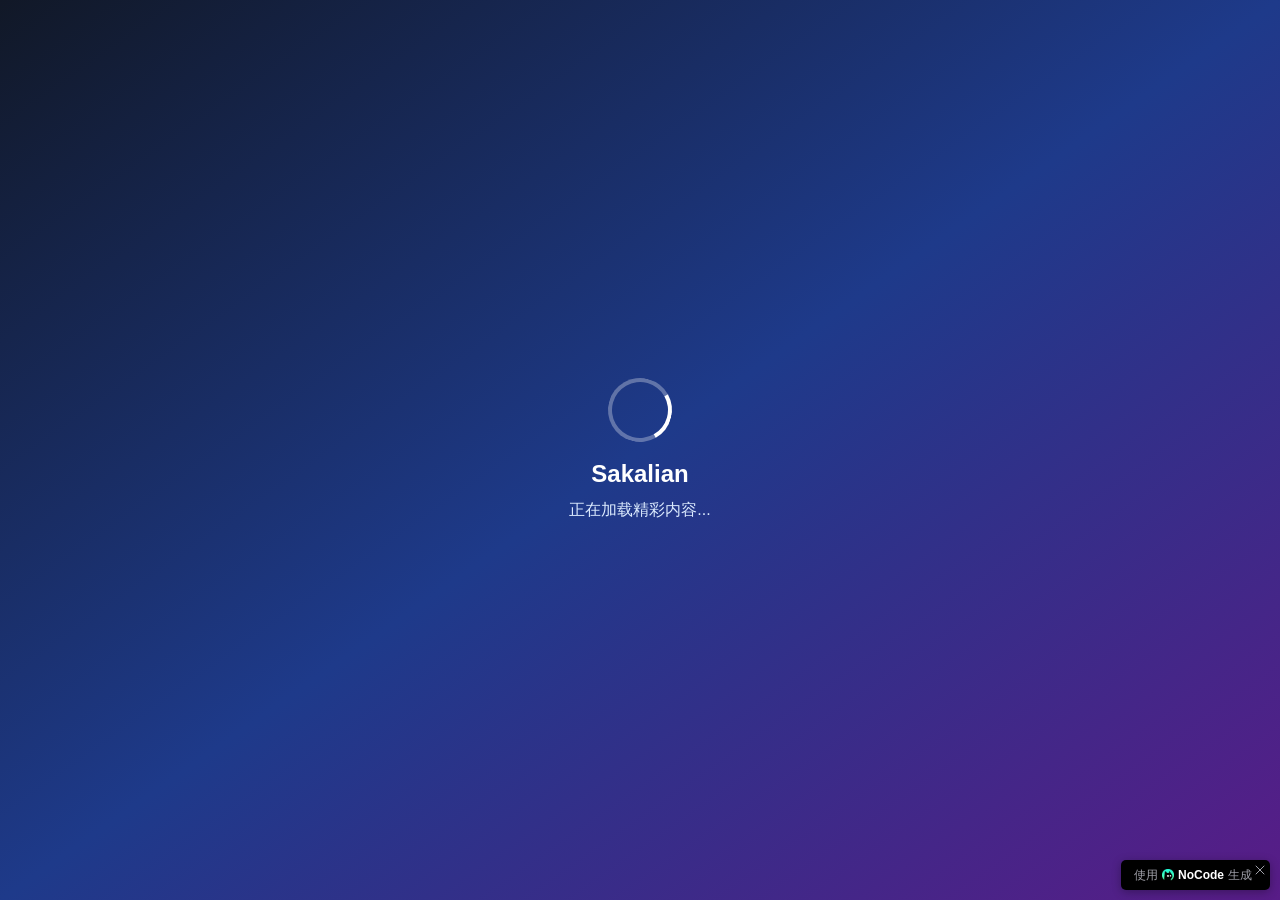
==== commit 85986805: "Add files via upload" ====
--- a/index.html
+++ b/index.html
@@ -32,15 +32,15 @@
   })()</script><head><meta http-equiv="Content-Type" content="text/html; charset=UTF-8">
     
     <meta name="viewport" content="width=device-width, initial-scale=1, maximum-scale=1, user-scalable=no, viewport-fit=cover">
-    <title>个人主页</title>
-    <meta property="og:title" content="个人主页">
-    <meta property="og:image" content="https://s3plus.meituan.net/nocode-external/assets/nocode-logo.png">
-    <meta property="og:description" content="一句话，呈所想。作品使用 NoCode 生成。">
-    <link rel="icon" type="image/png" href="./index_files/nocode-logo.png">
-    <link rel="apple-touch-icon" href="./index_files/nocode-logo.png">
-    <link rel="shortcut icon" href="./index_files/nocode-logo.png">
-    <script type="module" crossorigin="" src="./index_files/index-BI51O9Hw.js.下载"></script>
-    <link rel="stylesheet" crossorigin="" href="./index_files/index-BlqWPZtC.css">
+<title>个人主页</title>
+<meta property="og:title" content="个人主页">
+<meta property="og:image" content="./index_files/nocode-logo.png">
+<meta property="og:description" content="一句话，呈所想。作品使用 NoCode 生成。">
+<link rel="icon" type="image/png" href="./index_files/nocode-logo.png">
+<link rel="apple-touch-icon" href="./index_files/nocode-logo.png">
+<link rel="shortcut icon" href="./index_files/nocode-logo.png">
+<script type="module" crossorigin="" src="./index_files/index-BI51O9Hw.js"></script>
+<link rel="stylesheet" crossorigin="" href="./index_files/index-BlqWPZtC.css">
   
               <script>"use strict";!function(u,d){var t="owl",e="_Owl_",n="Owl",r="start",c="error",p="on"+c,f=u[p],h="addEventListener",l="attachEvent",v="isReady",b="dataSet";u[t]=u[t]||function(){try{u[t].q=u[t].q||[];var e=[].slice.call(arguments);e[0]===r?u[n]&&u[n][r]?u[n][r](e[1]):u[t].q.unshift(e):u[t].q.push(e)}catch(e){}},u[e]=u[e]||{preTasks:[],pageData:[],use:function(e,t){this[v]?u[n][e](t):this.preTasks.push({api:e,data:[t]})},run:function(t){if(!(t=this).runned){t.runned=!0,t[b]=[],u[p]=function(){t[v]||t[b].push({type:"jsError",data:arguments}),f&&f.apply(u,arguments)},u[h]&&u[h]("unhandledrejection",function(e){t[v]||t[b].push({type:"jsError",data:[e]})});var e=function(e){!t[v]&&e&&t[b].push({type:"resError",data:[e]})};u[h]?u[h](c,e,!0):u[l]&&u[l](p,e);var n="MutationObserver",r=u[n]||u["WebKit"+n]||u["Moz"+n],a=u.performance||u.WebKitPerformance,s="disableMutaObserver";if(r&&a&&a.now)try{var i=-1,o=u.navigator.userAgent;-1<o.indexOf("compatible")&&-1<o.indexOf("MSIE")?(new RegExp("MSIE (\d+\.\d+);").test(o),i=parseFloat(RegExp.$1)):-1<o.indexOf("Trident")&&-1<o.indexOf("rv:11.0")&&(i=11),-1!==i&&i<=11?t[s]=!0:(t.observer=new r(function(e){t.pageData.push({mutations:e,startTime:a.now()})})).observe(d,{childList:!0,subtree:!0})}catch(e){}else t[s]=!0}}},u[e].runned||u[e].run()}(window,document);</script>
               
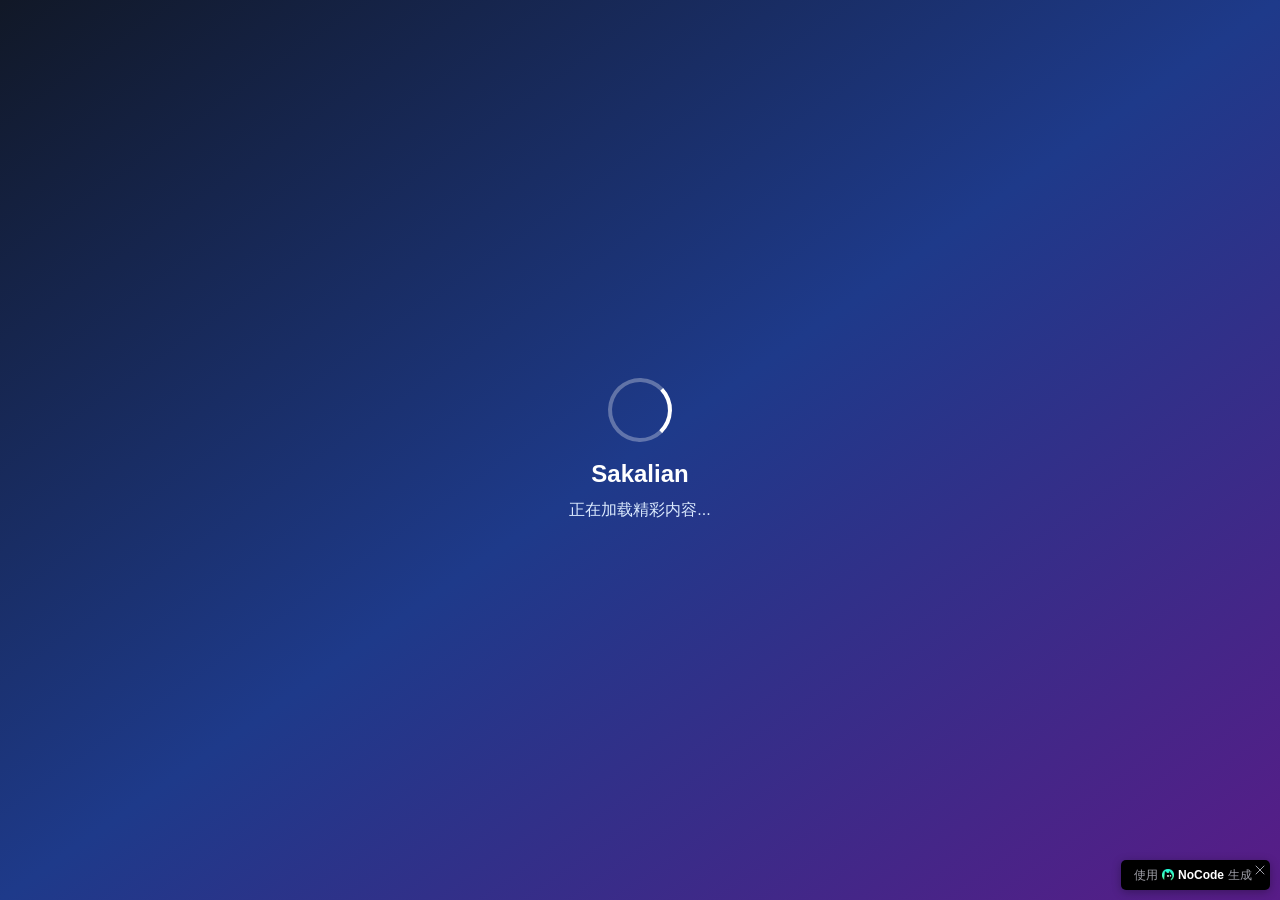
==== commit 5bba5e2d: "Add files via upload" ====
--- a/index.html
+++ b/index.html
@@ -460,7 +460,7 @@
 </style></head>
               
   <body>
-    <div id="root"><section aria-label="Notifications alt+T" tabindex="-1" aria-live="polite" aria-relevant="additions text" aria-atomic="false"></section><div class="min-h-screen bg-gradient-to-br from-gray-900 via-blue-900 to-purple-900"><nav class="fixed top-0 left-0 right-0 z-50 transition-all duration-300 bg-gray-900/70 backdrop-blur-md" style="transform: none;"><div class="max-w-7xl mx-auto px-4 sm:px-6 lg:px-8"><div class="flex justify-between items-center h-16"><div class="flex items-center space-x-2" tabindex="0"><div class="w-8 h-8 bg-gradient-to-r from-blue-600 to-purple-600 rounded-lg flex items-center justify-center"><svg xmlns="http://www.w3.org/2000/svg" width="24" height="24" viewBox="0 0 24 24" fill="none" stroke="currentColor" stroke-width="2" stroke-linecap="round" stroke-linejoin="round" class="lucide lucide-house w-5 h-5 text-white"><path d="M15 21v-8a1 1 0 0 0-1-1h-4a1 1 0 0 0-1 1v8"></path><path d="M3 10a2 2 0 0 1 .709-1.528l7-5.999a2 2 0 0 1 2.582 0l7 5.999A2 2 0 0 1 21 10v9a2 2 0 0 1-2 2H5a2 2 0 0 1-2-2z"></path></svg></div><span class="text-xl font-bold bg-gradient-to-r from-blue-400 to-purple-400 bg-clip-text text-transparent">Sakalian</span></div><div class="hidden md:flex space-x-1"><button class="relative px-4 py-2 rounded-lg font-medium transition-all duration-200 text-blue-400 bg-white/10" tabindex="0">关于我<div class="absolute bottom-0 left-0 right-0 h-0.5 bg-gradient-to-r from-blue-400 to-purple-400" style="opacity: 1;"></div></button><button class="relative px-4 py-2 rounded-lg font-medium transition-all duration-200 text-gray-300 hover:text-blue-400 hover:bg-white/5" tabindex="0">技能</button><button class="relative px-4 py-2 rounded-lg font-medium transition-all duration-200 text-gray-300 hover:text-blue-400 hover:bg-white/5" tabindex="0">项目</button><button class="relative px-4 py-2 rounded-lg font-medium transition-all duration-200 text-gray-300 hover:text-blue-400 hover:bg-white/5" tabindex="0">联系</button></div><button class="md:hidden p-2 rounded-lg bg-white/10 hover:bg-white/20 transition-colors" tabindex="0"><svg xmlns="http://www.w3.org/2000/svg" width="24" height="24" viewBox="0 0 24 24" fill="none" stroke="currentColor" stroke-width="2" stroke-linecap="round" stroke-linejoin="round" class="lucide lucide-menu w-6 h-6 text-white"><line x1="4" x2="20" y1="12" y2="12"></line><line x1="4" x2="20" y1="6" y2="6"></line><line x1="4" x2="20" y1="18" y2="18"></line></svg></button></div></div></nav><main><section class="relative min-h-screen flex items-center justify-center px-4 sm:px-6 lg:px-8 overflow-hidden"><div class="absolute inset-0 bg-gradient-to-br from-gray-900 via-blue-900 to-purple-900"></div><div class="absolute inset-0 bg-gradient-to-r from-blue-600/5 to-purple-600/5"></div><div class="absolute top-20 left-10 w-20 h-20 bg-blue-200/30 rounded-full blur-xl animate-pulse"></div><div class="absolute bottom-20 right-10 w-32 h-32 bg-purple-200/30 rounded-full blur-xl animate-pulse" style="animation-delay: 1s;"></div><div class="relative z-10 text-center max-w-5xl mx-auto"><div class="mb-8" style="opacity: 1; transform: none;"><div class="relative inline-block"><div class="absolute inset-0 bg-gradient-to-r from-blue-600 to-purple-600 rounded-full blur-lg opacity-30 animate-pulse"></div><img src="./index_files/search" alt="头像" class="relative w-32 h-32 sm:w-40 sm:h-40 rounded-full mx-auto object-cover border-4 border-white shadow-2xl"></div></div><h1 class="text-4xl sm:text-5xl md:text-6xl lg:text-7xl font-bold mb-6 bg-gradient-to-r from-white via-blue-100 to-purple-100 bg-clip-text text-transparent leading-tight" style="opacity: 1; transform: none;">Sakalian</h1><p class="text-xl sm:text-2xl md:text-3xl text-gray-300 mb-6 font-light" style="opacity: 1; transform: none;">全栈开发工程师 &amp; UI设计师</p><div class="flex items-center justify-center space-x-2 text-gray-400 mb-8" style="opacity: 1; transform: none;"><svg xmlns="http://www.w3.org/2000/svg" width="24" height="24" viewBox="0 0 24 24" fill="none" stroke="currentColor" stroke-width="2" stroke-linecap="round" stroke-linejoin="round" class="lucide lucide-map-pin w-5 h-5"><path d="M20 10c0 4.993-5.539 10.193-7.399 11.799a1 1 0 0 1-1.202 0C9.539 20.193 4 14.993 4 10a8 8 0 0 1 16 0"></path><circle cx="12" cy="10" r="3"></circle></svg><span class="text-lg">上海，中国</span></div><p class="text-lg sm:text-xl text-gray-300 mb-12 max-w-3xl mx-auto leading-relaxed" style="opacity: 1; transform: none;">热爱创造美好数字体验的开发者，专注于前端技术和用户体验设计。喜欢用代码编织梦想，用设计传递情感。致力于构建既美观又实用的数字产品。</p><div class="flex flex-col sm:flex-row gap-4 justify-center items-center mb-16" style="opacity: 1; transform: none;"><button class="px-8 py-4 bg-gradient-to-r from-blue-600 to-purple-600 text-white rounded-full font-medium hover:shadow-xl transform hover:scale-105 transition-all duration-300 flex items-center space-x-2 group" tabindex="0"><svg xmlns="http://www.w3.org/2000/svg" width="24" height="24" viewBox="0 0 24 24" fill="none" stroke="currentColor" stroke-width="2" stroke-linecap="round" stroke-linejoin="round" class="lucide lucide-download w-5 h-5 group-hover:animate-bounce"><path d="M21 15v4a2 2 0 0 1-2 2H5a2 2 0 0 1-2-2v-4"></path><polyline points="7 10 12 15 17 10"></polyline><line x1="12" x2="12" y1="15" y2="3"></line></svg><span>下载简历</span></button><div class="flex space-x-4"><a href="https://github.com/" target="_blank" rel="noopener noreferrer" class="p-4 bg-white/10 backdrop-blur-sm rounded-full shadow-lg hover:shadow-xl transform hover:scale-110 transition-all duration-300 hover:text-gray-800" tabindex="0" style="opacity: 1; transform: none;"><svg xmlns="http://www.w3.org/2000/svg" width="24" height="24" viewBox="0 0 24 24" fill="none" stroke="currentColor" stroke-width="2" stroke-linecap="round" stroke-linejoin="round" class="lucide lucide-github w-6 h-6"><path d="M15 22v-4a4.8 4.8 0 0 0-1-3.5c3 0 6-2 6-5.5.08-1.25-.27-2.48-1-3.5.28-1.15.28-2.35 0-3.5 0 0-1 0-3 1.5-2.64-.5-5.36-.5-8 0C6 2 5 2 5 2c-.3 1.15-.3 2.35 0 3.5A5.403 5.403 0 0 0 4 9c0 3.5 3 5.5 6 5.5-.39.49-.68 1.05-.85 1.65-.17.6-.22 1.23-.15 1.85v4"></path><path d="M9 18c-4.51 2-5-2-7-2"></path></svg></a><a href="https://linkedin.com/" target="_blank" rel="noopener noreferrer" class="p-4 bg-white/10 backdrop-blur-sm rounded-full shadow-lg hover:shadow-xl transform hover:scale-110 transition-all duration-300 hover:text-blue-600" tabindex="0" style="opacity: 1; transform: none;"><svg xmlns="http://www.w3.org/2000/svg" width="24" height="24" viewBox="0 0 24 24" fill="none" stroke="currentColor" stroke-width="2" stroke-linecap="round" stroke-linejoin="round" class="lucide lucide-linkedin w-6 h-6"><path d="M16 8a6 6 0 0 1 6 6v7h-4v-7a2 2 0 0 0-2-2 2 2 0 0 0-2 2v7h-4v-7a6 6 0 0 1 6-6z"></path><rect width="4" height="12" x="2" y="9"></rect><circle cx="4" cy="4" r="2"></circle></svg></a><a href="mailto:sakalian@example.com" target="_blank" rel="noopener noreferrer" class="p-4 bg-white/10 backdrop-blur-sm rounded-full shadow-lg hover:shadow-xl transform hover:scale-110 transition-all duration-300 hover:text-red-500" tabindex="0" style="opacity: 1; transform: none;"><svg xmlns="http://www.w3.org/2000/svg" width="24" height="24" viewBox="0 0 24 24" fill="none" stroke="currentColor" stroke-width="2" stroke-linecap="round" stroke-linejoin="round" class="lucide lucide-mail w-6 h-6"><rect width="20" height="16" x="2" y="4" rx="2"></rect><path d="m22 7-8.97 5.7a1.94 1.94 0 0 1-2.06 0L2 7"></path></svg></a></div></div></div></section><section id="skills" class="py-20 px-4 sm:px-6 lg:px-8 bg-gradient-to-br from-gray-900 via-blue-900 to-purple-900 relative overflow-hidden"><div class="absolute top-0 left-0 w-full h-full bg-gradient-to-br from-blue-900/30 to-purple-900/30"></div><div class="max-w-7xl mx-auto relative z-10"><div class="text-center mb-16"><h2 class="text-3xl sm:text-4xl md:text-5xl font-bold mb-6 bg-gradient-to-r from-blue-400 to-purple-400 bg-clip-text text-transparent" style="opacity: 0; transform: translateY(60px);">技能专长</h2><p class="text-lg sm:text-xl text-gray-300 max-w-3xl mx-auto leading-relaxed" style="opacity: 0; transform: translateY(60px);">持续学习和精进技术，致力于提供高质量的解决方案</p></div><div class="grid grid-cols-1 sm:grid-cols-2 lg:grid-cols-3 gap-6 lg:gap-8"><div class="group relative" style="opacity: 0; transform: translateY(60px);"><div class="relative bg-white/10 backdrop-blur-sm p-6 lg:p-8 rounded-2xl shadow-lg hover:shadow-2xl transition-all duration-500 group-hover:transform group-hover:scale-105 border border-white/20"><div class="absolute top-4 right-4 w-16 h-16 bg-gradient-to-r from-blue-400 to-blue-600 rounded-full opacity-20 group-hover:opacity-30 transition-opacity duration-300"></div><div class="relative mb-6"><div class="inline-flex p-4 bg-gradient-to-r from-blue-400 to-blue-600 rounded-2xl shadow-lg group-hover:shadow-xl transition-shadow duration-300"><svg xmlns="http://www.w3.org/2000/svg" width="24" height="24" viewBox="0 0 24 24" fill="none" stroke="currentColor" stroke-width="2" stroke-linecap="round" stroke-linejoin="round" class="lucide lucide-code w-8 h-8 text-white"><polyline points="16 18 22 12 16 6"></polyline><polyline points="8 6 2 12 8 18"></polyline></svg></div></div><div class="relative"><div class="flex justify-between items-center mb-4"><h3 class="text-xl font-bold text-white group-hover:text-blue-300 transition-colors duration-300">React</h3><span class="text-lg font-semibold text-gray-300 bg-white/10 px-3 py-1 rounded-full">95%</span></div><div class="relative"><div class="w-full bg-white/20 rounded-full h-3 overflow-hidden"><div class="h-full rounded-full bg-gradient-to-r from-blue-400 to-blue-600 relative" style="width: 0px;"><div class="absolute inset-0 bg-white/30 rounded-full animate-pulse"></div></div></div><p class="mt-3 text-sm text-gray-300 leading-relaxed" style="opacity: 0;">精通React生态系统，包括Hooks、Context、Redux等</p></div></div><div class="absolute inset-0 bg-gradient-to-r from-blue-600/5 to-purple-600/5 rounded-2xl opacity-0 group-hover:opacity-100 transition-opacity duration-300"></div></div></div><div class="group relative" style="opacity: 0; transform: translateY(60px);"><div class="relative bg-white/10 backdrop-blur-sm p-6 lg:p-8 rounded-2xl shadow-lg hover:shadow-2xl transition-all duration-500 group-hover:transform group-hover:scale-105 border border-white/20"><div class="absolute top-4 right-4 w-16 h-16 bg-gradient-to-r from-yellow-400 to-yellow-600 rounded-full opacity-20 group-hover:opacity-30 transition-opacity duration-300"></div><div class="relative mb-6"><div class="inline-flex p-4 bg-gradient-to-r from-yellow-400 to-yellow-600 rounded-2xl shadow-lg group-hover:shadow-xl transition-shadow duration-300"><svg xmlns="http://www.w3.org/2000/svg" width="24" height="24" viewBox="0 0 24 24" fill="none" stroke="currentColor" stroke-width="2" stroke-linecap="round" stroke-linejoin="round" class="lucide lucide-code w-8 h-8 text-white"><polyline points="16 18 22 12 16 6"></polyline><polyline points="8 6 2 12 8 18"></polyline></svg></div></div><div class="relative"><div class="flex justify-between items-center mb-4"><h3 class="text-xl font-bold text-white group-hover:text-blue-300 transition-colors duration-300">JavaScript</h3><span class="text-lg font-semibold text-gray-300 bg-white/10 px-3 py-1 rounded-full">98%</span></div><div class="relative"><div class="w-full bg-white/20 rounded-full h-3 overflow-hidden"><div class="h-full rounded-full bg-gradient-to-r from-yellow-400 to-yellow-600 relative" style="width: 0px;"><div class="absolute inset-0 bg-white/30 rounded-full animate-pulse"></div></div></div><p class="mt-3 text-sm text-gray-300 leading-relaxed" style="opacity: 0;">深入理解ES6+特性，异步编程和性能优化</p></div></div><div class="absolute inset-0 bg-gradient-to-r from-blue-600/5 to-purple-600/5 rounded-2xl opacity-0 group-hover:opacity-100 transition-opacity duration-300"></div></div></div><div class="group relative" style="opacity: 0; transform: translateY(60px);"><div class="relative bg-white/10 backdrop-blur-sm p-6 lg:p-8 rounded-2xl shadow-lg hover:shadow-2xl transition-all duration-500 group-hover:transform group-hover:scale-105 border border-white/20"><div class="absolute top-4 right-4 w-16 h-16 bg-gradient-to-r from-blue-500 to-blue-700 rounded-full opacity-20 group-hover:opacity-30 transition-opacity duration-300"></div><div class="relative mb-6"><div class="inline-flex p-4 bg-gradient-to-r from-blue-500 to-blue-700 rounded-2xl shadow-lg group-hover:shadow-xl transition-shadow duration-300"><svg xmlns="http://www.w3.org/2000/svg" width="24" height="24" viewBox="0 0 24 24" fill="none" stroke="currentColor" stroke-width="2" stroke-linecap="round" stroke-linejoin="round" class="lucide lucide-code w-8 h-8 text-white"><polyline points="16 18 22 12 16 6"></polyline><polyline points="8 6 2 12 8 18"></polyline></svg></div></div><div class="relative"><div class="flex justify-between items-center mb-4"><h3 class="text-xl font-bold text-white group-hover:text-blue-300 transition-colors duration-300">TypeScript</h3><span class="text-lg font-semibold text-gray-300 bg-white/10 px-3 py-1 rounded-full">90%</span></div><div class="relative"><div class="w-full bg-white/20 rounded-full h-3 overflow-hidden"><div class="h-full rounded-full bg-gradient-to-r from-blue-500 to-blue-700 relative" style="width: 0px;"><div class="absolute inset-0 bg-white/30 rounded-full animate-pulse"></div></div></div><p class="mt-3 text-sm text-gray-300 leading-relaxed" style="opacity: 0;">熟练使用TypeScript进行类型安全的开发</p></div></div><div class="absolute inset-0 bg-gradient-to-r from-blue-600/5 to-purple-600/5 rounded-2xl opacity-0 group-hover:opacity-100 transition-opacity duration-300"></div></div></div><div class="group relative" style="opacity: 0; transform: translateY(60px);"><div class="relative bg-white/10 backdrop-blur-sm p-6 lg:p-8 rounded-2xl shadow-lg hover:shadow-2xl transition-all duration-500 group-hover:transform group-hover:scale-105 border border-white/20"><div class="absolute top-4 right-4 w-16 h-16 bg-gradient-to-r from-green-400 to-green-600 rounded-full opacity-20 group-hover:opacity-30 transition-opacity duration-300"></div><div class="relative mb-6"><div class="inline-flex p-4 bg-gradient-to-r from-green-400 to-green-600 rounded-2xl shadow-lg group-hover:shadow-xl transition-shadow duration-300"><svg xmlns="http://www.w3.org/2000/svg" width="24" height="24" viewBox="0 0 24 24" fill="none" stroke="currentColor" stroke-width="2" stroke-linecap="round" stroke-linejoin="round" class="lucide lucide-database w-8 h-8 text-white"><ellipse cx="12" cy="5" rx="9" ry="3"></ellipse><path d="M3 5V19A9 3 0 0 0 21 19V5"></path><path d="M3 12A9 3 0 0 0 21 12"></path></svg></div></div><div class="relative"><div class="flex justify-between items-center mb-4"><h3 class="text-xl font-bold text-white group-hover:text-blue-300 transition-colors duration-300">Node.js</h3><span class="text-lg font-semibold text-gray-300 bg-white/10 px-3 py-1 rounded-full">85%</span></div><div class="relative"><div class="w-full bg-white/20 rounded-full h-3 overflow-hidden"><div class="h-full rounded-full bg-gradient-to-r from-green-400 to-green-600 relative" style="width: 0px;"><div class="absolute inset-0 bg-white/30 rounded-full animate-pulse"></div></div></div><p class="mt-3 text-sm text-gray-300 leading-relaxed" style="opacity: 0;">后端开发经验，RESTful API设计和数据库操作</p></div></div><div class="absolute inset-0 bg-gradient-to-r from-blue-600/5 to-purple-600/5 rounded-2xl opacity-0 group-hover:opacity-100 transition-opacity duration-300"></div></div></div><div class="group relative" style="opacity: 0; transform: translateY(60px);"><div class="relative bg-white/10 backdrop-blur-sm p-6 lg:p-8 rounded-2xl shadow-lg hover:shadow-2xl transition-all duration-500 group-hover:transform group-hover:scale-105 border border-white/20"><div class="absolute top-4 right-4 w-16 h-16 bg-gradient-to-r from-purple-400 to-purple-600 rounded-full opacity-20 group-hover:opacity-30 transition-opacity duration-300"></div><div class="relative mb-6"><div class="inline-flex p-4 bg-gradient-to-r from-purple-400 to-purple-600 rounded-2xl shadow-lg group-hover:shadow-xl transition-shadow duration-300"><svg xmlns="http://www.w3.org/2000/svg" width="24" height="24" viewBox="0 0 24 24" fill="none" stroke="currentColor" stroke-width="2" stroke-linecap="round" stroke-linejoin="round" class="lucide lucide-palette w-8 h-8 text-white"><circle cx="13.5" cy="6.5" r=".5" fill="currentColor"></circle><circle cx="17.5" cy="10.5" r=".5" fill="currentColor"></circle><circle cx="8.5" cy="7.5" r=".5" fill="currentColor"></circle><circle cx="6.5" cy="12.5" r=".5" fill="currentColor"></circle><path d="M12 2C6.5 2 2 6.5 2 12s4.5 10 10 10c.926 0 1.648-.746 1.648-1.688 0-.437-.18-.835-.437-1.125-.29-.289-.438-.652-.438-1.125a1.64 1.64 0 0 1 1.668-1.668h1.996c3.051 0 5.555-2.503 5.555-5.554C21.965 6.012 17.461 2 12 2z"></path></svg></div></div><div class="relative"><div class="flex justify-between items-center mb-4"><h3 class="text-xl font-bold text-white group-hover:text-blue-300 transition-colors duration-300">UI/UX设计</h3><span class="text-lg font-semibold text-gray-300 bg-white/10 px-3 py-1 rounded-full">80%</span></div><div class="relative"><div class="w-full bg-white/20 rounded-full h-3 overflow-hidden"><div class="h-full rounded-full bg-gradient-to-r from-purple-400 to-purple-600 relative" style="width: 0px;"><div class="absolute inset-0 bg-white/30 rounded-full animate-pulse"></div></div></div><p class="mt-3 text-sm text-gray-300 leading-relaxed" style="opacity: 0;">注重用户体验，擅长创建直观美观的界面</p></div></div><div class="absolute inset-0 bg-gradient-to-r from-blue-600/5 to-purple-600/5 rounded-2xl opacity-0 group-hover:opacity-100 transition-opacity duration-300"></div></div></div><div class="group relative" style="opacity: 0; transform: translateY(60px);"><div class="relative bg-white/10 backdrop-blur-sm p-6 lg:p-8 rounded-2xl shadow-lg hover:shadow-2xl transition-all duration-500 group-hover:transform group-hover:scale-105 border border-white/20"><div class="absolute top-4 right-4 w-16 h-16 bg-gradient-to-r from-indigo-400 to-indigo-600 rounded-full opacity-20 group-hover:opacity-30 transition-opacity duration-300"></div><div class="relative mb-6"><div class="inline-flex p-4 bg-gradient-to-r from-indigo-400 to-indigo-600 rounded-2xl shadow-lg group-hover:shadow-xl transition-shadow duration-300"><svg xmlns="http://www.w3.org/2000/svg" width="24" height="24" viewBox="0 0 24 24" fill="none" stroke="currentColor" stroke-width="2" stroke-linecap="round" stroke-linejoin="round" class="lucide lucide-code w-8 h-8 text-white"><polyline points="16 18 22 12 16 6"></polyline><polyline points="8 6 2 12 8 18"></polyline></svg></div></div><div class="relative"><div class="flex justify-between items-center mb-4"><h3 class="text-xl font-bold text-white group-hover:text-blue-300 transition-colors duration-300">Python</h3><span class="text-lg font-semibold text-gray-300 bg-white/10 px-3 py-1 rounded-full">75%</span></div><div class="relative"><div class="w-full bg-white/20 rounded-full h-3 overflow-hidden"><div class="h-full rounded-full bg-gradient-to-r from-indigo-400 to-indigo-600 relative" style="width: 0px;"><div class="absolute inset-0 bg-white/30 rounded-full animate-pulse"></div></div></div><p class="mt-3 text-sm text-gray-300 leading-relaxed" style="opacity: 0;">数据处理和机器学习项目经验</p></div></div><div class="absolute inset-0 bg-gradient-to-r from-blue-600/5 to-purple-600/5 rounded-2xl opacity-0 group-hover:opacity-100 transition-opacity duration-300"></div></div></div></div><div class="mt-16 grid grid-cols-2 md:grid-cols-4 gap-8 text-center"><div class="bg-white/10 backdrop-blur-sm p-6 rounded-2xl border border-white/20" style="opacity: 0; transform: translateY(60px);"><div class="text-3xl font-bold bg-gradient-to-r from-blue-400 to-purple-400 bg-clip-text text-transparent mb-2">5+</div><div class="text-gray-300 font-medium">年开发经验</div></div><div class="bg-white/10 backdrop-blur-sm p-6 rounded-2xl border border-white/20" style="opacity: 0; transform: translateY(60px);"><div class="text-3xl font-bold bg-gradient-to-r from-blue-400 to-purple-400 bg-clip-text text-transparent mb-2">50+</div><div class="text-gray-300 font-medium">完成项目</div></div><div class="bg-white/10 backdrop-blur-sm p-6 rounded-2xl border border-white/20" style="opacity: 0; transform: translateY(60px);"><div class="text-3xl font-bold bg-gradient-to-r from-blue-400 to-purple-400 bg-clip-text text-transparent mb-2">10+</div><div class="text-gray-300 font-medium">技术栈</div></div><div class="bg-white/10 backdrop-blur-sm p-6 rounded-2xl border border-white/20" style="opacity: 0; transform: translateY(60px);"><div class="text-3xl font-bold bg-gradient-to-r from-blue-400 to-purple-400 bg-clip-text text-transparent mb-2">100%</div><div class="text-gray-300 font-medium">客户满意度</div></div></div></div></section><section id="projects" class="py-20 px-4 sm:px-6 lg:px-8 bg-gradient-to-br from-gray-900 via-blue-900 to-purple-900 relative overflow-hidden"><div class="absolute top-0 left-0 w-full h-full bg-gradient-to-br from-blue-900/30 to-purple-900/30"></div><div class="max-w-7xl mx-auto relative z-10"><div class="text-center mb-16"><h2 class="text-3xl sm:text-4xl md:text-5xl font-bold mb-6 bg-gradient-to-r from-blue-400 to-purple-400 bg-clip-text text-transparent" style="opacity: 0; transform: translateY(60px);">精选项目</h2><p class="text-lg sm:text-xl text-gray-300 max-w-3xl mx-auto leading-relaxed" style="opacity: 0; transform: translateY(60px);">以下是我参与开发的一些代表性项目，展示了我在不同技术领域的专业能力</p></div><div class="grid grid-cols-1 md:grid-cols-2 lg:grid-cols-3 gap-8"><div class="group relative" style="opacity: 0; transform: translateY(60px);"><div class="relative bg-white/10 backdrop-blur-sm rounded-2xl shadow-lg hover:shadow-2xl transition-all duration-500 overflow-hidden group-hover:transform group-hover:scale-105 border border-white/20"><div class="relative overflow-hidden"><img src="./index_files/search(1)" alt="智能电商平台" class="w-full h-48 sm:h-56 mx-auto object-cover group-hover:scale-110 transition-transform duration-700"><div class="absolute inset-0 bg-gradient-to-t from-black/60 via-transparent to-transparent opacity-0 group-hover:opacity-100 transition-opacity duration-300"></div><div class="absolute inset-0 flex items-center justify-center space-x-4 opacity-0 group-hover:opacity-100 transition-opacity duration-300"><button class="p-3 bg-white/20 backdrop-blur-sm rounded-full shadow-lg hover:shadow-xl transition-all duration-300" tabindex="0"><svg xmlns="http://www.w3.org/2000/svg" width="24" height="24" viewBox="0 0 24 24" fill="none" stroke="currentColor" stroke-width="2" stroke-linecap="round" stroke-linejoin="round" class="lucide lucide-eye w-5 h-5 text-white"><path d="M2.062 12.348a1 1 0 0 1 0-.696 10.75 10.75 0 0 1 19.876 0 1 1 0 0 1 0 .696 10.75 10.75 0 0 1-19.876 0"></path><circle cx="12" cy="12" r="3"></circle></svg></button><a href="https://github.com/" target="_blank" rel="noopener noreferrer" class="p-3 bg-white/20 backdrop-blur-sm rounded-full shadow-lg hover:shadow-xl transition-all duration-300" tabindex="0"><svg xmlns="http://www.w3.org/2000/svg" width="24" height="24" viewBox="0 0 24 24" fill="none" stroke="currentColor" stroke-width="2" stroke-linecap="round" stroke-linejoin="round" class="lucide lucide-github w-5 h-5 text-white"><path d="M15 22v-4a4.8 4.8 0 0 0-1-3.5c3 0 6-2 6-5.5.08-1.25-.27-2.48-1-3.5.28-1.15.28-2.35 0-3.5 0 0-1 0-3 1.5-2.64-.5-5.36-.5-8 0C6 2 5 2 5 2c-.3 1.15-.3 2.35 0 3.5A5.403 5.403 0 0 0 4 9c0 3.5 3 5.5 6 5.5-.39.49-.68 1.05-.85 1.65-.17.6-.22 1.23-.15 1.85v4"></path><path d="M9 18c-4.51 2-5-2-7-2"></path></svg></a><a href="https://example.com/" target="_blank" rel="noopener noreferrer" class="p-3 bg-white/20 backdrop-blur-sm rounded-full shadow-lg hover:shadow-xl transition-all duration-300" tabindex="0"><svg xmlns="http://www.w3.org/2000/svg" width="24" height="24" viewBox="0 0 24 24" fill="none" stroke="currentColor" stroke-width="2" stroke-linecap="round" stroke-linejoin="round" class="lucide lucide-external-link w-5 h-5 text-white"><path d="M15 3h6v6"></path><path d="M10 14 21 3"></path><path d="M18 13v6a2 2 0 0 1-2 2H5a2 2 0 0 1-2-2V8a2 2 0 0 1 2-2h6"></path></svg></a></div></div><div class="p-6"><h3 class="text-xl font-bold mb-3 text-white group-hover:text-blue-300 transition-colors duration-300">智能电商平台</h3><p class="text-gray-300 mb-4 text-sm leading-relaxed line-clamp-3">基于React和Node.js构建的全栈电商解决方案，支持实时聊天、智能推荐、支付集成等功能。采用微服务架构，具备高可用性和可扩展性。</p><div class="flex flex-wrap gap-2 mb-4"><span class="px-3 py-1 bg-blue-500/20 text-blue-300 rounded-full text-xs font-medium hover:bg-blue-500/30 transition-colors duration-200">React</span><span class="px-3 py-1 bg-blue-500/20 text-blue-300 rounded-full text-xs font-medium hover:bg-blue-500/30 transition-colors duration-200">Node.js</span><span class="px-3 py-1 bg-blue-500/20 text-blue-300 rounded-full text-xs font-medium hover:bg-blue-500/30 transition-colors duration-200">MongoDB</span><span class="px-3 py-1 bg-blue-500/20 text-blue-300 rounded-full text-xs font-medium hover:bg-blue-500/30 transition-colors duration-200">Redis</span><span class="px-3 py-1 bg-blue-500/20 text-blue-300 rounded-full text-xs font-medium hover:bg-blue-500/30 transition-colors duration-200">Docker</span></div><div class="flex items-center justify-between text-sm text-gray-400"><div class="flex items-center space-x-1"><svg xmlns="http://www.w3.org/2000/svg" width="24" height="24" viewBox="0 0 24 24" fill="none" stroke="currentColor" stroke-width="2" stroke-linecap="round" stroke-linejoin="round" class="lucide lucide-calendar w-4 h-4"><path d="M8 2v4"></path><path d="M16 2v4"></path><rect width="18" height="18" x="3" y="4" rx="2"></rect><path d="M3 10h18"></path></svg><span>2024.03</span></div><div class="flex items-center space-x-1"><svg xmlns="http://www.w3.org/2000/svg" width="24" height="24" viewBox="0 0 24 24" fill="none" stroke="currentColor" stroke-width="2" stroke-linecap="round" stroke-linejoin="round" class="lucide lucide-users w-4 h-4"><path d="M16 21v-2a4 4 0 0 0-4-4H6a4 4 0 0 0-4 4v2"></path><circle cx="9" cy="7" r="4"></circle><path d="M22 21v-2a4 4 0 0 0-3-3.87"></path><path d="M16 3.13a4 4 0 0 1 0 7.75"></path></svg><span>5人团队</span></div></div></div></div></div><div class="group relative" style="opacity: 0; transform: translateY(60px);"><div class="relative bg-white/10 backdrop-blur-sm rounded-2xl shadow-lg hover:shadow-2xl transition-all duration-500 overflow-hidden group-hover:transform group-hover:scale-105 border border-white/20"><div class="relative overflow-hidden"><img src="./index_files/search(2)" alt="数据可视化仪表板" class="w-full h-48 sm:h-56 mx-auto object-cover group-hover:scale-110 transition-transform duration-700"><div class="absolute inset-0 bg-gradient-to-t from-black/60 via-transparent to-transparent opacity-0 group-hover:opacity-100 transition-opacity duration-300"></div><div class="absolute inset-0 flex items-center justify-center space-x-4 opacity-0 group-hover:opacity-100 transition-opacity duration-300"><button class="p-3 bg-white/20 backdrop-blur-sm rounded-full shadow-lg hover:shadow-xl transition-all duration-300" tabindex="0"><svg xmlns="http://www.w3.org/2000/svg" width="24" height="24" viewBox="0 0 24 24" fill="none" stroke="currentColor" stroke-width="2" stroke-linecap="round" stroke-linejoin="round" class="lucide lucide-eye w-5 h-5 text-white"><path d="M2.062 12.348a1 1 0 0 1 0-.696 10.75 10.75 0 0 1 19.876 0 1 1 0 0 1 0 .696 10.75 10.75 0 0 1-19.876 0"></path><circle cx="12" cy="12" r="3"></circle></svg></button><a href="https://github.com/" target="_blank" rel="noopener noreferrer" class="p-3 bg-white/20 backdrop-blur-sm rounded-full shadow-lg hover:shadow-xl transition-all duration-300" tabindex="0"><svg xmlns="http://www.w3.org/2000/svg" width="24" height="24" viewBox="0 0 24 24" fill="none" stroke="currentColor" stroke-width="2" stroke-linecap="round" stroke-linejoin="round" class="lucide lucide-github w-5 h-5 text-white"><path d="M15 22v-4a4.8 4.8 0 0 0-1-3.5c3 0 6-2 6-5.5.08-1.25-.27-2.48-1-3.5.28-1.15.28-2.35 0-3.5 0 0-1 0-3 1.5-2.64-.5-5.36-.5-8 0C6 2 5 2 5 2c-.3 1.15-.3 2.35 0 3.5A5.403 5.403 0 0 0 4 9c0 3.5 3 5.5 6 5.5-.39.49-.68 1.05-.85 1.65-.17.6-.22 1.23-.15 1.85v4"></path><path d="M9 18c-4.51 2-5-2-7-2"></path></svg></a><a href="https://example.com/" target="_blank" rel="noopener noreferrer" class="p-3 bg-white/20 backdrop-blur-sm rounded-full shadow-lg hover:shadow-xl transition-all duration-300" tabindex="0"><svg xmlns="http://www.w3.org/2000/svg" width="24" height="24" viewBox="0 0 24 24" fill="none" stroke="currentColor" stroke-width="2" stroke-linecap="round" stroke-linejoin="round" class="lucide lucide-external-link w-5 h-5 text-white"><path d="M15 3h6v6"></path><path d="M10 14 21 3"></path><path d="M18 13v6a2 2 0 0 1-2 2H5a2 2 0 0 1-2-2V8a2 2 0 0 1 2-2h6"></path></svg></a></div></div><div class="p-6"><h3 class="text-xl font-bold mb-3 text-white group-hover:text-blue-300 transition-colors duration-300">数据可视化仪表板</h3><p class="text-gray-300 mb-4 text-sm leading-relaxed line-clamp-3">企业级数据分析和可视化平台，支持多种图表类型、实时数据更新、自定义报表生成。提供直观的数据洞察和决策支持。</p><div class="flex flex-wrap gap-2 mb-4"><span class="px-3 py-1 bg-blue-500/20 text-blue-300 rounded-full text-xs font-medium hover:bg-blue-500/30 transition-colors duration-200">D3.js</span><span class="px-3 py-1 bg-blue-500/20 text-blue-300 rounded-full text-xs font-medium hover:bg-blue-500/30 transition-colors duration-200">React</span><span class="px-3 py-1 bg-blue-500/20 text-blue-300 rounded-full text-xs font-medium hover:bg-blue-500/30 transition-colors duration-200">Python</span><span class="px-3 py-1 bg-blue-500/20 text-blue-300 rounded-full text-xs font-medium hover:bg-blue-500/30 transition-colors duration-200">PostgreSQL</span><span class="px-3 py-1 bg-blue-500/20 text-blue-300 rounded-full text-xs font-medium hover:bg-blue-500/30 transition-colors duration-200">WebSocket</span></div><div class="flex items-center justify-between text-sm text-gray-400"><div class="flex items-center space-x-1"><svg xmlns="http://www.w3.org/2000/svg" width="24" height="24" viewBox="0 0 24 24" fill="none" stroke="currentColor" stroke-width="2" stroke-linecap="round" stroke-linejoin="round" class="lucide lucide-calendar w-4 h-4"><path d="M8 2v4"></path><path d="M16 2v4"></path><rect width="18" height="18" x="3" y="4" rx="2"></rect><path d="M3 10h18"></path></svg><span>2024.01</span></div><div class="flex items-center space-x-1"><svg xmlns="http://www.w3.org/2000/svg" width="24" height="24" viewBox="0 0 24 24" fill="none" stroke="currentColor" stroke-width="2" stroke-linecap="round" stroke-linejoin="round" class="lucide lucide-users w-4 h-4"><path d="M16 21v-2a4 4 0 0 0-4-4H6a4 4 0 0 0-4 4v2"></path><circle cx="9" cy="7" r="4"></circle><path d="M22 21v-2a4 4 0 0 0-3-3.87"></path><path d="M16 3.13a4 4 0 0 1 0 7.75"></path></svg><span>3人团队</span></div></div></div></div></div><div class="group relative" style="opacity: 0; transform: translateY(60px);"><div class="relative bg-white/10 backdrop-blur-sm rounded-2xl shadow-lg hover:shadow-2xl transition-all duration-500 overflow-hidden group-hover:transform group-hover:scale-105 border border-white/20"><div class="relative overflow-hidden"><img src="./index_files/search(3)" alt="移动端社交应用" class="w-full h-48 sm:h-56 mx-auto object-cover group-hover:scale-110 transition-transform duration-700"><div class="absolute inset-0 bg-gradient-to-t from-black/60 via-transparent to-transparent opacity-0 group-hover:opacity-100 transition-opacity duration-300"></div><div class="absolute inset-0 flex items-center justify-center space-x-4 opacity-0 group-hover:opacity-100 transition-opacity duration-300"><button class="p-3 bg-white/20 backdrop-blur-sm rounded-full shadow-lg hover:shadow-xl transition-all duration-300" tabindex="0"><svg xmlns="http://www.w3.org/2000/svg" width="24" height="24" viewBox="0 0 24 24" fill="none" stroke="currentColor" stroke-width="2" stroke-linecap="round" stroke-linejoin="round" class="lucide lucide-eye w-5 h-5 text-white"><path d="M2.062 12.348a1 1 0 0 1 0-.696 10.75 10.75 0 0 1 19.876 0 1 1 0 0 1 0 .696 10.75 10.75 0 0 1-19.876 0"></path><circle cx="12" cy="12" r="3"></circle></svg></button><a href="https://github.com/" target="_blank" rel="noopener noreferrer" class="p-3 bg-white/20 backdrop-blur-sm rounded-full shadow-lg hover:shadow-xl transition-all duration-300" tabindex="0"><svg xmlns="http://www.w3.org/2000/svg" width="24" height="24" viewBox="0 0 24 24" fill="none" stroke="currentColor" stroke-width="2" stroke-linecap="round" stroke-linejoin="round" class="lucide lucide-github w-5 h-5 text-white"><path d="M15 22v-4a4.8 4.8 0 0 0-1-3.5c3 0 6-2 6-5.5.08-1.25-.27-2.48-1-3.5.28-1.15.28-2.35 0-3.5 0 0-1 0-3 1.5-2.64-.5-5.36-.5-8 0C6 2 5 2 5 2c-.3 1.15-.3 2.35 0 3.5A5.403 5.403 0 0 0 4 9c0 3.5 3 5.5 6 5.5-.39.49-.68 1.05-.85 1.65-.17.6-.22 1.23-.15 1.85v4"></path><path d="M9 18c-4.51 2-5-2-7-2"></path></svg></a><a href="https://example.com/" target="_blank" rel="noopener noreferrer" class="p-3 bg-white/20 backdrop-blur-sm rounded-full shadow-lg hover:shadow-xl transition-all duration-300" tabindex="0"><svg xmlns="http://www.w3.org/2000/svg" width="24" height="24" viewBox="0 0 24 24" fill="none" stroke="currentColor" stroke-width="2" stroke-linecap="round" stroke-linejoin="round" class="lucide lucide-external-link w-5 h-5 text-white"><path d="M15 3h6v6"></path><path d="M10 14 21 3"></path><path d="M18 13v6a2 2 0 0 1-2 2H5a2 2 0 0 1-2-2V8a2 2 0 0 1 2-2h6"></path></svg></a></div></div><div class="p-6"><h3 class="text-xl font-bold mb-3 text-white group-hover:text-blue-300 transition-colors duration-300">移动端社交应用</h3><p class="text-gray-300 mb-4 text-sm leading-relaxed line-clamp-3">现代化的社交移动应用，支持实时消息、动态分享、位置服务、视频通话等功能。采用React Native开发，支持iOS和Android平台。</p><div class="flex flex-wrap gap-2 mb-4"><span class="px-3 py-1 bg-blue-500/20 text-blue-300 rounded-full text-xs font-medium hover:bg-blue-500/30 transition-colors duration-200">React Native</span><span class="px-3 py-1 bg-blue-500/20 text-blue-300 rounded-full text-xs font-medium hover:bg-blue-500/30 transition-colors duration-200">Firebase</span><span class="px-3 py-1 bg-blue-500/20 text-blue-300 rounded-full text-xs font-medium hover:bg-blue-500/30 transition-colors duration-200">Redux</span><span class="px-3 py-1 bg-blue-500/20 text-blue-300 rounded-full text-xs font-medium hover:bg-blue-500/30 transition-colors duration-200">WebRTC</span><span class="px-3 py-1 bg-blue-500/20 text-blue-300 rounded-full text-xs font-medium hover:bg-blue-500/30 transition-colors duration-200">Push通知</span></div><div class="flex items-center justify-between text-sm text-gray-400"><div class="flex items-center space-x-1"><svg xmlns="http://www.w3.org/2000/svg" width="24" height="24" viewBox="0 0 24 24" fill="none" stroke="currentColor" stroke-width="2" stroke-linecap="round" stroke-linejoin="round" class="lucide lucide-calendar w-4 h-4"><path d="M8 2v4"></path><path d="M16 2v4"></path><rect width="18" height="18" x="3" y="4" rx="2"></rect><path d="M3 10h18"></path></svg><span>2023.11</span></div><div class="flex items-center space-x-1"><svg xmlns="http://www.w3.org/2000/svg" width="24" height="24" viewBox="0 0 24 24" fill="none" stroke="currentColor" stroke-width="2" stroke-linecap="round" stroke-linejoin="round" class="lucide lucide-users w-4 h-4"><path d="M16 21v-2a4 4 0 0 0-4-4H6a4 4 0 0 0-4 4v2"></path><circle cx="9" cy="7" r="4"></circle><path d="M22 21v-2a4 4 0 0 0-3-3.87"></path><path d="M16 3.13a4 4 0 0 1 0 7.75"></path></svg><span>4人团队</span></div></div></div></div></div><div class="group relative" style="opacity: 0; transform: translateY(60px);"><div class="relative bg-white/10 backdrop-blur-sm rounded-2xl shadow-lg hover:shadow-2xl transition-all duration-500 overflow-hidden group-hover:transform group-hover:scale-105 border border-white/20"><div class="relative overflow-hidden"><img src="./index_files/search(4)" alt="AI智能助手" class="w-full h-48 sm:h-56 mx-auto object-cover group-hover:scale-110 transition-transform duration-700"><div class="absolute inset-0 bg-gradient-to-t from-black/60 via-transparent to-transparent opacity-0 group-hover:opacity-100 transition-opacity duration-300"></div><div class="absolute inset-0 flex items-center justify-center space-x-4 opacity-0 group-hover:opacity-100 transition-opacity duration-300"><button class="p-3 bg-white/20 backdrop-blur-sm rounded-full shadow-lg hover:shadow-xl transition-all duration-300" tabindex="0"><svg xmlns="http://www.w3.org/2000/svg" width="24" height="24" viewBox="0 0 24 24" fill="none" stroke="currentColor" stroke-width="2" stroke-linecap="round" stroke-linejoin="round" class="lucide lucide-eye w-5 h-5 text-white"><path d="M2.062 12.348a1 1 0 0 1 0-.696 10.75 10.75 0 0 1 19.876 0 1 1 0 0 1 0 .696 10.75 10.75 0 0 1-19.876 0"></path><circle cx="12" cy="12" r="3"></circle></svg></button><a href="https://github.com/" target="_blank" rel="noopener noreferrer" class="p-3 bg-white/20 backdrop-blur-sm rounded-full shadow-lg hover:shadow-xl transition-all duration-300" tabindex="0"><svg xmlns="http://www.w3.org/2000/svg" width="24" height="24" viewBox="0 0 24 24" fill="none" stroke="currentColor" stroke-width="2" stroke-linecap="round" stroke-linejoin="round" class="lucide lucide-github w-5 h-5 text-white"><path d="M15 22v-4a4.8 4.8 0 0 0-1-3.5c3 0 6-2 6-5.5.08-1.25-.27-2.48-1-3.5.28-1.15.28-2.35 0-3.5 0 0-1 0-3 1.5-2.64-.5-5.36-.5-8 0C6 2 5 2 5 2c-.3 1.15-.3 2.35 0 3.5A5.403 5.403 0 0 0 4 9c0 3.5 3 5.5 6 5.5-.39.49-.68 1.05-.85 1.65-.17.6-.22 1.23-.15 1.85v4"></path><path d="M9 18c-4.51 2-5-2-7-2"></path></svg></a><a href="https://example.com/" target="_blank" rel="noopener noreferrer" class="p-3 bg-white/20 backdrop-blur-sm rounded-full shadow-lg hover:shadow-xl transition-all duration-300" tabindex="0"><svg xmlns="http://www.w3.org/2000/svg" width="24" height="24" viewBox="0 0 24 24" fill="none" stroke="currentColor" stroke-width="2" stroke-linecap="round" stroke-linejoin="round" class="lucide lucide-external-link w-5 h-5 text-white"><path d="M15 3h6v6"></path><path d="M10 14 21 3"></path><path d="M18 13v6a2 2 0 0 1-2 2H5a2 2 0 0 1-2-2V8a2 2 0 0 1 2-2h6"></path></svg></a></div></div><div class="p-6"><h3 class="text-xl font-bold mb-3 text-white group-hover:text-blue-300 transition-colors duration-300">AI智能助手</h3><p class="text-gray-300 mb-4 text-sm leading-relaxed line-clamp-3">基于机器学习的智能客服系统，支持自然语言处理、情感分析、智能问答等功能。提供24/7自动化客户服务。</p><div class="flex flex-wrap gap-2 mb-4"><span class="px-3 py-1 bg-blue-500/20 text-blue-300 rounded-full text-xs font-medium hover:bg-blue-500/30 transition-colors duration-200">Python</span><span class="px-3 py-1 bg-blue-500/20 text-blue-300 rounded-full text-xs font-medium hover:bg-blue-500/30 transition-colors duration-200">TensorFlow</span><span class="px-3 py-1 bg-blue-500/20 text-blue-300 rounded-full text-xs font-medium hover:bg-blue-500/30 transition-colors duration-200">NLP</span><span class="px-3 py-1 bg-blue-500/20 text-blue-300 rounded-full text-xs font-medium hover:bg-blue-500/30 transition-colors duration-200">FastAPI</span><span class="px-3 py-1 bg-blue-500/20 text-blue-300 rounded-full text-xs font-medium hover:bg-blue-500/30 transition-colors duration-200">Docker</span></div><div class="flex items-center justify-between text-sm text-gray-400"><div class="flex items-center space-x-1"><svg xmlns="http://www.w3.org/2000/svg" width="24" height="24" viewBox="0 0 24 24" fill="none" stroke="currentColor" stroke-width="2" stroke-linecap="round" stroke-linejoin="round" class="lucide lucide-calendar w-4 h-4"><path d="M8 2v4"></path><path d="M16 2v4"></path><rect width="18" height="18" x="3" y="4" rx="2"></rect><path d="M3 10h18"></path></svg><span>2023.09</span></div><div class="flex items-center space-x-1"><svg xmlns="http://www.w3.org/2000/svg" width="24" height="24" viewBox="0 0 24 24" fill="none" stroke="currentColor" stroke-width="2" stroke-linecap="round" stroke-linejoin="round" class="lucide lucide-users w-4 h-4"><path d="M16 21v-2a4 4 0 0 0-4-4H6a4 4 0 0 0-4 4v2"></path><circle cx="9" cy="7" r="4"></circle><path d="M22 21v-2a4 4 0 0 0-3-3.87"></path><path d="M16 3.13a4 4 0 0 1 0 7.75"></path></svg><span>个人项目</span></div></div></div></div></div><div class="group relative" style="opacity: 0; transform: translateY(60px);"><div class="relative bg-white/10 backdrop-blur-sm rounded-2xl shadow-lg hover:shadow-2xl transition-all duration-500 overflow-hidden group-hover:transform group-hover:scale-105 border border-white/20"><div class="relative overflow-hidden"><img src="./index_files/search(5)" alt="区块链钱包应用" class="w-full h-48 sm:h-56 mx-auto object-cover group-hover:scale-110 transition-transform duration-700"><div class="absolute inset-0 bg-gradient-to-t from-black/60 via-transparent to-transparent opacity-0 group-hover:opacity-100 transition-opacity duration-300"></div><div class="absolute inset-0 flex items-center justify-center space-x-4 opacity-0 group-hover:opacity-100 transition-opacity duration-300"><button class="p-3 bg-white/20 backdrop-blur-sm rounded-full shadow-lg hover:shadow-xl transition-all duration-300" tabindex="0"><svg xmlns="http://www.w3.org/2000/svg" width="24" height="24" viewBox="0 0 24 24" fill="none" stroke="currentColor" stroke-width="2" stroke-linecap="round" stroke-linejoin="round" class="lucide lucide-eye w-5 h-5 text-white"><path d="M2.062 12.348a1 1 0 0 1 0-.696 10.75 10.75 0 0 1 19.876 0 1 1 0 0 1 0 .696 10.75 10.75 0 0 1-19.876 0"></path><circle cx="12" cy="12" r="3"></circle></svg></button><a href="https://github.com/" target="_blank" rel="noopener noreferrer" class="p-3 bg-white/20 backdrop-blur-sm rounded-full shadow-lg hover:shadow-xl transition-all duration-300" tabindex="0"><svg xmlns="http://www.w3.org/2000/svg" width="24" height="24" viewBox="0 0 24 24" fill="none" stroke="currentColor" stroke-width="2" stroke-linecap="round" stroke-linejoin="round" class="lucide lucide-github w-5 h-5 text-white"><path d="M15 22v-4a4.8 4.8 0 0 0-1-3.5c3 0 6-2 6-5.5.08-1.25-.27-2.48-1-3.5.28-1.15.28-2.35 0-3.5 0 0-1 0-3 1.5-2.64-.5-5.36-.5-8 0C6 2 5 2 5 2c-.3 1.15-.3 2.35 0 3.5A5.403 5.403 0 0 0 4 9c0 3.5 3 5.5 6 5.5-.39.49-.68 1.05-.85 1.65-.17.6-.22 1.23-.15 1.85v4"></path><path d="M9 18c-4.51 2-5-2-7-2"></path></svg></a><a href="https://example.com/" target="_blank" rel="noopener noreferrer" class="p-3 bg-white/20 backdrop-blur-sm rounded-full shadow-lg hover:shadow-xl transition-all duration-300" tabindex="0"><svg xmlns="http://www.w3.org/2000/svg" width="24" height="24" viewBox="0 0 24 24" fill="none" stroke="currentColor" stroke-width="2" stroke-linecap="round" stroke-linejoin="round" class="lucide lucide-external-link w-5 h-5 text-white"><path d="M15 3h6v6"></path><path d="M10 14 21 3"></path><path d="M18 13v6a2 2 0 0 1-2 2H5a2 2 0 0 1-2-2V8a2 2 0 0 1 2-2h6"></path></svg></a></div></div><div class="p-6"><h3 class="text-xl font-bold mb-3 text-white group-hover:text-blue-300 transition-colors duration-300">区块链钱包应用</h3><p class="text-gray-300 mb-4 text-sm leading-relaxed line-clamp-3">安全可靠的数字货币钱包应用，支持多种加密货币、智能合约交互、DeFi协议集成等功能。注重安全性和用户体验。</p><div class="flex flex-wrap gap-2 mb-4"><span class="px-3 py-1 bg-blue-500/20 text-blue-300 rounded-full text-xs font-medium hover:bg-blue-500/30 transition-colors duration-200">React</span><span class="px-3 py-1 bg-blue-500/20 text-blue-300 rounded-full text-xs font-medium hover:bg-blue-500/30 transition-colors duration-200">Web3.js</span><span class="px-3 py-1 bg-blue-500/20 text-blue-300 rounded-full text-xs font-medium hover:bg-blue-500/30 transition-colors duration-200">Solidity</span><span class="px-3 py-1 bg-blue-500/20 text-blue-300 rounded-full text-xs font-medium hover:bg-blue-500/30 transition-colors duration-200">Ethereum</span><span class="px-3 py-1 bg-blue-500/20 text-blue-300 rounded-full text-xs font-medium hover:bg-blue-500/30 transition-colors duration-200">MetaMask</span></div><div class="flex items-center justify-between text-sm text-gray-400"><div class="flex items-center space-x-1"><svg xmlns="http://www.w3.org/2000/svg" width="24" height="24" viewBox="0 0 24 24" fill="none" stroke="currentColor" stroke-width="2" stroke-linecap="round" stroke-linejoin="round" class="lucide lucide-calendar w-4 h-4"><path d="M8 2v4"></path><path d="M16 2v4"></path><rect width="18" height="18" x="3" y="4" rx="2"></rect><path d="M3 10h18"></path></svg><span>2023.07</span></div><div class="flex items-center space-x-1"><svg xmlns="http://www.w3.org/2000/svg" width="24" height="24" viewBox="0 0 24 24" fill="none" stroke="currentColor" stroke-width="2" stroke-linecap="round" stroke-linejoin="round" class="lucide lucide-users w-4 h-4"><path d="M16 21v-2a4 4 0 0 0-4-4H6a4 4 0 0 0-4 4v2"></path><circle cx="9" cy="7" r="4"></circle><path d="M22 21v-2a4 4 0 0 0-3-3.87"></path><path d="M16 3.13a4 4 0 0 1 0 7.75"></path></svg><span>2人团队</span></div></div></div></div></div><div class="group relative" style="opacity: 0; transform: translateY(60px);"><div class="relative bg-white/10 backdrop-blur-sm rounded-2xl shadow-lg hover:shadow-2xl transition-all duration-500 overflow-hidden group-hover:transform group-hover:scale-105 border border-white/20"><div class="relative overflow-hidden"><img src="./index_files/search(6)" alt="在线教育平台" class="w-full h-48 sm:h-56 mx-auto object-cover group-hover:scale-110 transition-transform duration-700"><div class="absolute inset-0 bg-gradient-to-t from-black/60 via-transparent to-transparent opacity-0 group-hover:opacity-100 transition-opacity duration-300"></div><div class="absolute inset-0 flex items-center justify-center space-x-4 opacity-0 group-hover:opacity-100 transition-opacity duration-300"><button class="p-3 bg-white/20 backdrop-blur-sm rounded-full shadow-lg hover:shadow-xl transition-all duration-300" tabindex="0"><svg xmlns="http://www.w3.org/2000/svg" width="24" height="24" viewBox="0 0 24 24" fill="none" stroke="currentColor" stroke-width="2" stroke-linecap="round" stroke-linejoin="round" class="lucide lucide-eye w-5 h-5 text-white"><path d="M2.062 12.348a1 1 0 0 1 0-.696 10.75 10.75 0 0 1 19.876 0 1 1 0 0 1 0 .696 10.75 10.75 0 0 1-19.876 0"></path><circle cx="12" cy="12" r="3"></circle></svg></button><a href="https://github.com/" target="_blank" rel="noopener noreferrer" class="p-3 bg-white/20 backdrop-blur-sm rounded-full shadow-lg hover:shadow-xl transition-all duration-300" tabindex="0"><svg xmlns="http://www.w3.org/2000/svg" width="24" height="24" viewBox="0 0 24 24" fill="none" stroke="currentColor" stroke-width="2" stroke-linecap="round" stroke-linejoin="round" class="lucide lucide-github w-5 h-5 text-white"><path d="M15 22v-4a4.8 4.8 0 0 0-1-3.5c3 0 6-2 6-5.5.08-1.25-.27-2.48-1-3.5.28-1.15.28-2.35 0-3.5 0 0-1 0-3 1.5-2.64-.5-5.36-.5-8 0C6 2 5 2 5 2c-.3 1.15-.3 2.35 0 3.5A5.403 5.403 0 0 0 4 9c0 3.5 3 5.5 6 5.5-.39.49-.68 1.05-.85 1.65-.17.6-.22 1.23-.15 1.85v4"></path><path d="M9 18c-4.51 2-5-2-7-2"></path></svg></a><a href="https://example.com/" target="_blank" rel="noopener noreferrer" class="p-3 bg-white/20 backdrop-blur-sm rounded-full shadow-lg hover:shadow-xl transition-all duration-300" tabindex="0"><svg xmlns="http://www.w3.org/2000/svg" width="24" height="24" viewBox="0 0 24 24" fill="none" stroke="currentColor" stroke-width="2" stroke-linecap="round" stroke-linejoin="round" class="lucide lucide-external-link w-5 h-5 text-white"><path d="M15 3h6v6"></path><path d="M10 14 21 3"></path><path d="M18 13v6a2 2 0 0 1-2 2H5a2 2 0 0 1-2-2V8a2 2 0 0 1 2-2h6"></path></svg></a></div></div><div class="p-6"><h3 class="text-xl font-bold mb-3 text-white group-hover:text-blue-300 transition-colors duration-300">在线教育平台</h3><p class="text-gray-300 mb-4 text-sm leading-relaxed line-clamp-3">功能完整的在线学习平台，支持视频课程、实时互动、作业提交、成绩管理等功能。为师生提供优质的在线教学体验。</p><div class="flex flex-wrap gap-2 mb-4"><span class="px-3 py-1 bg-blue-500/20 text-blue-300 rounded-full text-xs font-medium hover:bg-blue-500/30 transition-colors duration-200">Vue.js</span><span class="px-3 py-1 bg-blue-500/20 text-blue-300 rounded-full text-xs font-medium hover:bg-blue-500/30 transition-colors duration-200">Express</span><span class="px-3 py-1 bg-blue-500/20 text-blue-300 rounded-full text-xs font-medium hover:bg-blue-500/30 transition-colors duration-200">MySQL</span><span class="px-3 py-1 bg-blue-500/20 text-blue-300 rounded-full text-xs font-medium hover:bg-blue-500/30 transition-colors duration-200">WebSocket</span><span class="px-3 py-1 bg-blue-500/20 text-blue-300 rounded-full text-xs font-medium hover:bg-blue-500/30 transition-colors duration-200">FFmpeg</span></div><div class="flex items-center justify-between text-sm text-gray-400"><div class="flex items-center space-x-1"><svg xmlns="http://www.w3.org/2000/svg" width="24" height="24" viewBox="0 0 24 24" fill="none" stroke="currentColor" stroke-width="2" stroke-linecap="round" stroke-linejoin="round" class="lucide lucide-calendar w-4 h-4"><path d="M8 2v4"></path><path d="M16 2v4"></path><rect width="18" height="18" x="3" y="4" rx="2"></rect><path d="M3 10h18"></path></svg><span>2023.05</span></div><div class="flex items-center space-x-1"><svg xmlns="http://www.w3.org/2000/svg" width="24" height="24" viewBox="0 0 24 24" fill="none" stroke="currentColor" stroke-width="2" stroke-linecap="round" stroke-linejoin="round" class="lucide lucide-users w-4 h-4"><path d="M16 21v-2a4 4 0 0 0-4-4H6a4 4 0 0 0-4 4v2"></path><circle cx="9" cy="7" r="4"></circle><path d="M22 21v-2a4 4 0 0 0-3-3.87"></path><path d="M16 3.13a4 4 0 0 1 0 7.75"></path></svg><span>6人团队</span></div></div></div></div></div></div></div></section><section id="contact" class="py-20 px-4 sm:px-6 lg:px-8 bg-gradient-to-br from-gray-900 via-blue-900 to-purple-900 text-white relative overflow-hidden"><div class="absolute inset-0 bg-gradient-to-br from-blue-900/50 to-purple-900/50"></div><div class="absolute top-20 left-10 w-32 h-32 bg-blue-400/10 rounded-full blur-3xl"></div><div class="absolute bottom-20 right-10 w-40 h-40 bg-purple-400/10 rounded-full blur-3xl"></div><div class="max-w-7xl mx-auto relative z-10"><div class="text-center mb-16"><h2 class="text-3xl sm:text-4xl md:text-5xl font-bold mb-6" style="opacity: 0; transform: translateY(60px);">让我们开始对话</h2><p class="text-lg sm:text-xl text-gray-300 max-w-3xl mx-auto leading-relaxed" style="opacity: 0; transform: translateY(60px);">如果您有任何问题或合作机会，欢迎随时联系我。我期待与您的交流！</p></div><div class="grid grid-cols-1 lg:grid-cols-2 gap-12 lg:gap-16"><div><h3 class="text-2xl font-bold mb-8" style="opacity: 0; transform: translateX(-60px);">联系信息</h3><div class="space-y-6 mb-12"><a href="mailto:sakalian@example.com" class="flex items-center space-x-4 p-4 bg-white/10 backdrop-blur-sm rounded-2xl hover:bg-white/20 transition-all duration-300 group" tabindex="0" style="opacity: 0; transform: translateX(-60px);"><div class="p-3 bg-gradient-to-r from-red-500 to-pink-500 rounded-xl shadow-lg group-hover:shadow-xl transition-shadow duration-300"><svg xmlns="http://www.w3.org/2000/svg" width="24" height="24" viewBox="0 0 24 24" fill="none" stroke="currentColor" stroke-width="2" stroke-linecap="round" stroke-linejoin="round" class="lucide lucide-mail w-6 h-6 text-white"><rect width="20" height="16" x="2" y="4" rx="2"></rect><path d="m22 7-8.97 5.7a1.94 1.94 0 0 1-2.06 0L2 7"></path></svg></div><div><h4 class="font-semibold text-lg">邮箱</h4><p class="text-gray-300">sakalian@example.com</p></div></a><a href="tel:+86 138-0000-0000" class="flex items-center space-x-4 p-4 bg-white/10 backdrop-blur-sm rounded-2xl hover:bg-white/20 transition-all duration-300 group" tabindex="0" style="opacity: 0; transform: translateX(-60px);"><div class="p-3 bg-gradient-to-r from-green-500 to-emerald-500 rounded-xl shadow-lg group-hover:shadow-xl transition-shadow duration-300"><svg xmlns="http://www.w3.org/2000/svg" width="24" height="24" viewBox="0 0 24 24" fill="none" stroke="currentColor" stroke-width="2" stroke-linecap="round" stroke-linejoin="round" class="lucide lucide-phone w-6 h-6 text-white"><path d="M22 16.92v3a2 2 0 0 1-2.18 2 19.79 19.79 0 0 1-8.63-3.07 19.5 19.5 0 0 1-6-6 19.79 19.79 0 0 1-3.07-8.67A2 2 0 0 1 4.11 2h3a2 2 0 0 1 2 1.72 12.84 12.84 0 0 0 .7 2.81 2 2 0 0 1-.45 2.11L8.09 9.91a16 16 0 0 0 6 6l1.27-1.27a2 2 0 0 1 2.11-.45 12.84 12.84 0 0 0 2.81.7A2 2 0 0 1 22 16.92z"></path></svg></div><div><h4 class="font-semibold text-lg">电话</h4><p class="text-gray-300">+86 138-0000-0000</p></div></a><a href="https://g4hggq.nocode.host/#" class="flex items-center space-x-4 p-4 bg-white/10 backdrop-blur-sm rounded-2xl hover:bg-white/20 transition-all duration-300 group" tabindex="0" style="opacity: 0; transform: translateX(-60px);"><div class="p-3 bg-gradient-to-r from-blue-500 to-indigo-500 rounded-xl shadow-lg group-hover:shadow-xl transition-shadow duration-300"><svg xmlns="http://www.w3.org/2000/svg" width="24" height="24" viewBox="0 0 24 24" fill="none" stroke="currentColor" stroke-width="2" stroke-linecap="round" stroke-linejoin="round" class="lucide lucide-map-pin w-6 h-6 text-white"><path d="M20 10c0 4.993-5.539 10.193-7.399 11.799a1 1 0 0 1-1.202 0C9.539 20.193 4 14.993 4 10a8 8 0 0 1 16 0"></path><circle cx="12" cy="10" r="3"></circle></svg></div><div><h4 class="font-semibold text-lg">位置</h4><p class="text-gray-300">上海，中国</p></div></a></div><div style="opacity: 0; transform: translateX(-60px);"><h4 class="text-xl font-semibold mb-6">关注我</h4><div class="flex flex-wrap gap-4"><a href="https://github.com/" target="_blank" rel="noopener noreferrer" class="p-4 bg-white/10 backdrop-blur-sm rounded-xl hover:bg-white/20 transition-all duration-300 group" tabindex="0" style="opacity: 1; transform: none;"><svg xmlns="http://www.w3.org/2000/svg" width="24" height="24" viewBox="0 0 24 24" fill="none" stroke="currentColor" stroke-width="2" stroke-linecap="round" stroke-linejoin="round" class="lucide lucide-github w-6 h-6 group-hover:text-gray-800"><path d="M15 22v-4a4.8 4.8 0 0 0-1-3.5c3 0 6-2 6-5.5.08-1.25-.27-2.48-1-3.5.28-1.15.28-2.35 0-3.5 0 0-1 0-3 1.5-2.64-.5-5.36-.5-8 0C6 2 5 2 5 2c-.3 1.15-.3 2.35 0 3.5A5.403 5.403 0 0 0 4 9c0 3.5 3 5.5 6 5.5-.39.49-.68 1.05-.85 1.65-.17.6-.22 1.23-.15 1.85v4"></path><path d="M9 18c-4.51 2-5-2-7-2"></path></svg></a><a href="https://linkedin.com/" target="_blank" rel="noopener noreferrer" class="p-4 bg-white/10 backdrop-blur-sm rounded-xl hover:bg-white/20 transition-all duration-300 group" tabindex="0" style="opacity: 1; transform: none;"><svg xmlns="http://www.w3.org/2000/svg" width="24" height="24" viewBox="0 0 24 24" fill="none" stroke="currentColor" stroke-width="2" stroke-linecap="round" stroke-linejoin="round" class="lucide lucide-linkedin w-6 h-6 group-hover:text-blue-600"><path d="M16 8a6 6 0 0 1 6 6v7h-4v-7a2 2 0 0 0-2-2 2 2 0 0 0-2 2v7h-4v-7a6 6 0 0 1 6-6z"></path><rect width="4" height="12" x="2" y="9"></rect><circle cx="4" cy="4" r="2"></circle></svg></a><a href="mailto:sakalian@example.com" target="_blank" rel="noopener noreferrer" class="p-4 bg-white/10 backdrop-blur-sm rounded-xl hover:bg-white/20 transition-all duration-300 group" tabindex="0" style="opacity: 1; transform: none;"><svg xmlns="http://www.w3.org/2000/svg" width="24" height="24" viewBox="0 0 24 24" fill="none" stroke="currentColor" stroke-width="2" stroke-linecap="round" stroke-linejoin="round" class="lucide lucide-mail w-6 h-6 group-hover:text-red-500"><rect width="20" height="16" x="2" y="4" rx="2"></rect><path d="m22 7-8.97 5.7a1.94 1.94 0 0 1-2.06 0L2 7"></path></svg></a><a href="https://twitter.com/" target="_blank" rel="noopener noreferrer" class="p-4 bg-white/10 backdrop-blur-sm rounded-xl hover:bg-white/20 transition-all duration-300 group" tabindex="0" style="opacity: 1; transform: none;"><svg xmlns="http://www.w3.org/2000/svg" width="24" height="24" viewBox="0 0 24 24" fill="none" stroke="currentColor" stroke-width="2" stroke-linecap="round" stroke-linejoin="round" class="lucide lucide-twitter w-6 h-6 group-hover:text-blue-400"><path d="M22 4s-.7 2.1-2 3.4c1.6 10-9.4 17.3-18 11.6 2.2.1 4.4-.6 6-2C3 15.5.5 9.6 3 5c2.2 2.6 5.6 4.1 9 4-.9-4.2 4-6.6 7-3.8 1.1 0 3-1.2 3-1.2z"></path></svg></a><a href="https://g4hggq.nocode.host/#" target="_blank" rel="noopener noreferrer" class="p-4 bg-white/10 backdrop-blur-sm rounded-xl hover:bg-white/20 transition-all duration-300 group" tabindex="0" style="opacity: 1; transform: none;"><svg xmlns="http://www.w3.org/2000/svg" width="24" height="24" viewBox="0 0 24 24" fill="none" stroke="currentColor" stroke-width="2" stroke-linecap="round" stroke-linejoin="round" class="lucide lucide-message-circle w-6 h-6 group-hover:text-green-500"><path d="M7.9 20A9 9 0 1 0 4 16.1L2 22Z"></path></svg></a></div></div></div><div><h3 class="text-2xl font-bold mb-8" style="opacity: 0; transform: translateX(60px);">发送消息</h3><form class="space-y-6" style="opacity: 0; transform: translateX(60px);"><div class="grid grid-cols-1 sm:grid-cols-2 gap-6"><div><label class="block text-sm font-medium mb-2">姓名</label><input type="text" name="name" class="w-full px-4 py-3 bg-white/10 backdrop-blur-sm border border-white/20 rounded-xl focus:outline-none focus:ring-2 focus:ring-blue-500 focus:border-transparent transition-all duration-300" placeholder="您的姓名" value=""></div><div><label class="block text-sm font-medium mb-2">邮箱</label><input type="email" name="email" class="w-full px-4 py-3 bg-white/10 backdrop-blur-sm border border-white/20 rounded-xl focus:outline-none focus:ring-2 focus:ring-blue-500 focus:border-transparent transition-all duration-300" placeholder="您的邮箱" value=""></div></div><div><label class="block text-sm font-medium mb-2">主题</label><input type="text" name="subject" class="w-full px-4 py-3 bg-white/10 backdrop-blur-sm border border-white/20 rounded-xl focus:outline-none focus:ring-2 focus:ring-blue-500 focus:border-transparent transition-all duration-300" placeholder="消息主题" value=""></div><div><label class="block text-sm font-medium mb-2">消息内容</label><textarea name="message" rows="6" class="w-full px-4 py-3 bg-white/10 backdrop-blur-sm border border-white/20 rounded-xl focus:outline-none focus:ring-2 focus:ring-blue-500 focus:border-transparent transition-all duration-300 resize-none" placeholder="请输入您的消息内容..."></textarea></div><button type="submit" class="w-full px-8 py-4 bg-gradient-to-r from-blue-600 to-purple-600 text-white rounded-xl font-medium hover:shadow-xl transform hover:scale-105 transition-all duration-300 flex items-center justify-center space-x-2 disabled:opacity-50 disabled:cursor-not-allowed" tabindex="0"><svg xmlns="http://www.w3.org/2000/svg" width="24" height="24" viewBox="0 0 24 24" fill="none" stroke="currentColor" stroke-width="2" stroke-linecap="round" stroke-linejoin="round" class="lucide lucide-send w-5 h-5"><path d="m22 2-7 20-4-9-9-4Z"></path><path d="M22 2 11 13"></path></svg><span>发送消息</span></button></form></div></div></div></section></main><footer class="py-12 px-4 sm:px-6 lg:px-8 bg-gradient-to-br from-gray-900 via-blue-900 to-purple-900 text-white relative overflow-hidden"><div class="absolute inset-0 bg-gradient-to-r from-blue-900/20 to-purple-900/20"></div><div class="max-w-7xl mx-auto relative z-10"><div class="text-center" style="opacity: 0; transform: translateY(60px);"><div class="flex justify-center items-center space-x-4 mb-8" style="opacity: 0; transform: translateY(20px);"><div style="transform: rotate(99.54deg);"><svg xmlns="http://www.w3.org/2000/svg" width="24" height="24" viewBox="0 0 24 24" fill="none" stroke="currentColor" stroke-width="2" stroke-linecap="round" stroke-linejoin="round" class="lucide lucide-sparkles w-6 h-6 text-blue-400"><path d="M9.937 15.5A2 2 0 0 0 8.5 14.063l-6.135-1.582a.5.5 0 0 1 0-.962L8.5 9.936A2 2 0 0 0 9.937 8.5l1.582-6.135a.5.5 0 0 1 .963 0L14.063 8.5A2 2 0 0 0 15.5 9.937l6.135 1.581a.5.5 0 0 1 0 .964L15.5 14.063a2 2 0 0 0-1.437 1.437l-1.582 6.135a.5.5 0 0 1-.963 0z"></path><path d="M20 3v4"></path><path d="M22 5h-4"></path><path d="M4 17v2"></path><path d="M5 18H3"></path></svg></div><div class="w-16 h-px bg-gradient-to-r from-transparent via-blue-400 to-transparent"></div><div style="transform: scale(1.065);"><svg xmlns="http://www.w3.org/2000/svg" width="24" height="24" viewBox="0 0 24 24" fill="none" stroke="currentColor" stroke-width="2" stroke-linecap="round" stroke-linejoin="round" class="lucide lucide-code w-6 h-6 text-purple-400"><polyline points="16 18 22 12 16 6"></polyline><polyline points="8 6 2 12 8 18"></polyline></svg></div><div class="w-16 h-px bg-gradient-to-r from-transparent via-purple-400 to-transparent"></div><div style="transform: translateY(-4.97688px);"><svg xmlns="http://www.w3.org/2000/svg" width="24" height="24" viewBox="0 0 24 24" fill="none" stroke="currentColor" stroke-width="2" stroke-linecap="round" stroke-linejoin="round" class="lucide lucide-coffee w-6 h-6 text-amber-400"><path d="M10 2v2"></path><path d="M14 2v2"></path><path d="M16 8a1 1 0 0 1 1 1v8a4 4 0 0 1-4 4H7a4 4 0 0 1-4-4V9a1 1 0 0 1 1-1h14a4 4 0 1 1 0 8h-1"></path><path d="M6 2v2"></path></svg></div></div><div class="mb-8" style="opacity: 0; transform: translateY(20px);"><div class="flex items-center justify-center space-x-2 mb-4"><span class="text-lg">Made with</span><div style="transform: scale(1.11988);"><svg xmlns="http://www.w3.org/2000/svg" width="24" height="24" viewBox="0 0 24 24" fill="none" stroke="currentColor" stroke-width="2" stroke-linecap="round" stroke-linejoin="round" class="lucide lucide-heart w-5 h-5 text-red-500"><path d="M19 14c1.49-1.46 3-3.21 3-5.5A5.5 5.5 0 0 0 16.5 3c-1.76 0-3 .5-4.5 2-1.5-1.5-2.74-2-4.5-2A5.5 5.5 0 0 0 2 8.5c0 2.3 1.5 4.05 3 5.5l7 7Z"></path></svg></div><span class="text-lg">using React &amp; Tailwind CSS</span></div><p class="text-gray-400 text-sm">© 2026 Sakalian. All rights reserved.</p></div><div class="flex flex-wrap justify-center items-center space-x-6 mb-8" style="opacity: 0; transform: translateY(20px);"><button class="text-gray-400 hover:text-white transition-colors duration-200 text-sm" tabindex="0">关于我</button><button class="text-gray-400 hover:text-white transition-colors duration-200 text-sm" tabindex="0">技能</button><button class="text-gray-400 hover:text-white transition-colors duration-200 text-sm" tabindex="0">项目</button><button class="text-gray-400 hover:text-white transition-colors duration-200 text-sm" tabindex="0">联系</button></div><div class="pt-8 border-t border-gray-800" style="opacity: 0;"><p class="text-gray-500 text-xs">用心创造每一个细节，只为呈现最好的用户体验</p></div></div></div></footer></div></div>
+    <div id="root"><section aria-label="Notifications alt+T" tabindex="-1" aria-live="polite" aria-relevant="additions text" aria-atomic="false"></section><div class="min-h-screen bg-gradient-to-br from-gray-900 via-blue-900 to-purple-900"><nav class="fixed top-0 left-0 right-0 z-50 transition-all duration-300 bg-gray-900/70 backdrop-blur-md" style="transform: none;"><div class="max-w-7xl mx-auto px-4 sm:px-6 lg:px-8"><div class="flex justify-between items-center h-16"><div class="flex items-center space-x-2" tabindex="0"><div class="w-8 h-8 bg-gradient-to-r from-blue-600 to-purple-600 rounded-lg flex items-center justify-center"><svg xmlns="http://www.w3.org/2000/svg" width="24" height="24" viewBox="0 0 24 24" fill="none" stroke="currentColor" stroke-width="2" stroke-linecap="round" stroke-linejoin="round" class="lucide lucide-house w-5 h-5 text-white"><path d="M15 21v-8a1 1 0 0 0-1-1h-4a1 1 0 0 0-1 1v8"></path><path d="M3 10a2 2 0 0 1 .709-1.528l7-5.999a2 2 0 0 1 2.582 0l7 5.999A2 2 0 0 1 21 10v9a2 2 0 0 1-2 2H5a2 2 0 0 1-2-2z"></path></svg></div><span class="text-xl font-bold bg-gradient-to-r from-blue-400 to-purple-400 bg-clip-text text-transparent">Sakalian</span></div><div class="hidden md:flex space-x-1"><button class="relative px-4 py-2 rounded-lg font-medium transition-all duration-200 text-blue-400 bg-white/10" tabindex="0">关于我<div class="absolute bottom-0 left-0 right-0 h-0.5 bg-gradient-to-r from-blue-400 to-purple-400" style="opacity: 1;"></div></button><button class="relative px-4 py-2 rounded-lg font-medium transition-all duration-200 text-gray-300 hover:text-blue-400 hover:bg-white/5" tabindex="0">技能</button><button class="relative px-4 py-2 rounded-lg font-medium transition-all duration-200 text-gray-300 hover:text-blue-400 hover:bg-white/5" tabindex="0">项目</button><button class="relative px-4 py-2 rounded-lg font-medium transition-all duration-200 text-gray-300 hover:text-blue-400 hover:bg-white/5" tabindex="0">联系</button></div><button class="md:hidden p-2 rounded-lg bg-white/10 hover:bg-white/20 transition-colors" tabindex="0"><svg xmlns="http://www.w3.org/2000/svg" width="24" height="24" viewBox="0 0 24 24" fill="none" stroke="currentColor" stroke-width="2" stroke-linecap="round" stroke-linejoin="round" class="lucide lucide-menu w-6 h-6 text-white"><line x1="4" x2="20" y1="12" y2="12"></line><line x1="4" x2="20" y1="6" y2="6"></line><line x1="4" x2="20" y1="18" y2="18"></line></svg></button></div></div></nav><main><section class="relative min-h-screen flex items-center justify-center px-4 sm:px-6 lg:px-8 overflow-hidden"><div class="absolute inset-0 bg-gradient-to-br from-gray-900 via-blue-900 to-purple-900"></div><div class="absolute inset-0 bg-gradient-to-r from-blue-600/5 to-purple-600/5"></div><div class="absolute top-20 left-10 w-20 h-20 bg-blue-200/30 rounded-full blur-xl animate-pulse"></div><div class="absolute bottom-20 right-10 w-32 h-32 bg-purple-200/30 rounded-full blur-xl animate-pulse" style="animation-delay: 1s;"></div><div class="relative z-10 text-center max-w-5xl mx-auto"><div class="mb-8" style="opacity: 1; transform: none;"><div class="relative inline-block"><div class="absolute inset-0 bg-gradient-to-r from-blue-600 to-purple-600 rounded-full blur-lg opacity-30 animate-pulse"></div><img src="./index_files/avatar.png" alt="头像" class="relative w-32 h-32 sm:w-40 sm:h-40 rounded-full mx-auto object-cover border-4 border-white shadow-2xl"></div></div><h1 class="text-4xl sm:text-5xl md:text-6xl lg:text-7xl font-bold mb-6 bg-gradient-to-r from-white via-blue-100 to-purple-100 bg-clip-text text-transparent leading-tight" style="opacity: 1; transform: none;">Sakalian</h1><p class="text-xl sm:text-2xl md:text-3xl text-gray-300 mb-6 font-light" style="opacity: 1; transform: none;">全栈开发工程师 &amp; UI设计师</p><div class="flex items-center justify-center space-x-2 text-gray-400 mb-8" style="opacity: 1; transform: none;"><svg xmlns="http://www.w3.org/2000/svg" width="24" height="24" viewBox="0 0 24 24" fill="none" stroke="currentColor" stroke-width="2" stroke-linecap="round" stroke-linejoin="round" class="lucide lucide-map-pin w-5 h-5"><path d="M20 10c0 4.993-5.539 10.193-7.399 11.799a1 1 0 0 1-1.202 0C9.539 20.193 4 14.993 4 10a8 8 0 0 1 16 0"></path><circle cx="12" cy="10" r="3"></circle></svg><span class="text-lg">上海，中国</span></div><p class="text-lg sm:text-xl text-gray-300 mb-12 max-w-3xl mx-auto leading-relaxed" style="opacity: 1; transform: none;">热爱创造美好数字体验的开发者，专注于前端技术和用户体验设计。喜欢用代码编织梦想，用设计传递情感。致力于构建既美观又实用的数字产品。</p><div class="flex flex-col sm:flex-row gap-4 justify-center items-center mb-16" style="opacity: 1; transform: none;"><button class="px-8 py-4 bg-gradient-to-r from-blue-600 to-purple-600 text-white rounded-full font-medium hover:shadow-xl transform hover:scale-105 transition-all duration-300 flex items-center space-x-2 group" tabindex="0"><svg xmlns="http://www.w3.org/2000/svg" width="24" height="24" viewBox="0 0 24 24" fill="none" stroke="currentColor" stroke-width="2" stroke-linecap="round" stroke-linejoin="round" class="lucide lucide-download w-5 h-5 group-hover:animate-bounce"><path d="M21 15v4a2 2 0 0 1-2 2H5a2 2 0 0 1-2-2v-4"></path><polyline points="7 10 12 15 17 10"></polyline><line x1="12" x2="12" y1="15" y2="3"></line></svg><span>下载简历</span></button><div class="flex space-x-4"><a href="https://github.com/" target="_blank" rel="noopener noreferrer" class="p-4 bg-white/10 backdrop-blur-sm rounded-full shadow-lg hover:shadow-xl transform hover:scale-110 transition-all duration-300 hover:text-gray-800" tabindex="0" style="opacity: 1; transform: none;"><svg xmlns="http://www.w3.org/2000/svg" width="24" height="24" viewBox="0 0 24 24" fill="none" stroke="currentColor" stroke-width="2" stroke-linecap="round" stroke-linejoin="round" class="lucide lucide-github w-6 h-6"><path d="M15 22v-4a4.8 4.8 0 0 0-1-3.5c3 0 6-2 6-5.5.08-1.25-.27-2.48-1-3.5.28-1.15.28-2.35 0-3.5 0 0-1 0-3 1.5-2.64-.5-5.36-.5-8 0C6 2 5 2 5 2c-.3 1.15-.3 2.35 0 3.5A5.403 5.403 0 0 0 4 9c0 3.5 3 5.5 6 5.5-.39.49-.68 1.05-.85 1.65-.17.6-.22 1.23-.15 1.85v4"></path><path d="M9 18c-4.51 2-5-2-7-2"></path></svg></a><a href="https://linkedin.com/" target="_blank" rel="noopener noreferrer" class="p-4 bg-white/10 backdrop-blur-sm rounded-full shadow-lg hover:shadow-xl transform hover:scale-110 transition-all duration-300 hover:text-blue-600" tabindex="0" style="opacity: 1; transform: none;"><svg xmlns="http://www.w3.org/2000/svg" width="24" height="24" viewBox="0 0 24 24" fill="none" stroke="currentColor" stroke-width="2" stroke-linecap="round" stroke-linejoin="round" class="lucide lucide-linkedin w-6 h-6"><path d="M16 8a6 6 0 0 1 6 6v7h-4v-7a2 2 0 0 0-2-2 2 2 0 0 0-2 2v7h-4v-7a6 6 0 0 1 6-6z"></path><rect width="4" height="12" x="2" y="9"></rect><circle cx="4" cy="4" r="2"></circle></svg></a><a href="mailto:sakalian@example.com" target="_blank" rel="noopener noreferrer" class="p-4 bg-white/10 backdrop-blur-sm rounded-full shadow-lg hover:shadow-xl transform hover:scale-110 transition-all duration-300 hover:text-red-500" tabindex="0" style="opacity: 1; transform: none;"><svg xmlns="http://www.w3.org/2000/svg" width="24" height="24" viewBox="0 0 24 24" fill="none" stroke="currentColor" stroke-width="2" stroke-linecap="round" stroke-linejoin="round" class="lucide lucide-mail w-6 h-6"><rect width="20" height="16" x="2" y="4" rx="2"></rect><path d="m22 7-8.97 5.7a1.94 1.94 0 0 1-2.06 0L2 7"></path></svg></a></div></div></div></section><section id="skills" class="py-20 px-4 sm:px-6 lg:px-8 bg-gradient-to-br from-gray-900 via-blue-900 to-purple-900 relative overflow-hidden"><div class="absolute top-0 left-0 w-full h-full bg-gradient-to-br from-blue-900/30 to-purple-900/30"></div><div class="max-w-7xl mx-auto relative z-10"><div class="text-center mb-16"><h2 class="text-3xl sm:text-4xl md:text-5xl font-bold mb-6 bg-gradient-to-r from-blue-400 to-purple-400 bg-clip-text text-transparent" style="opacity: 0; transform: translateY(60px);">技能专长</h2><p class="text-lg sm:text-xl text-gray-300 max-w-3xl mx-auto leading-relaxed" style="opacity: 0; transform: translateY(60px);">持续学习和精进技术，致力于提供高质量的解决方案</p></div><div class="grid grid-cols-1 sm:grid-cols-2 lg:grid-cols-3 gap-6 lg:gap-8"><div class="group relative" style="opacity: 0; transform: translateY(60px);"><div class="relative bg-white/10 backdrop-blur-sm p-6 lg:p-8 rounded-2xl shadow-lg hover:shadow-2xl transition-all duration-500 group-hover:transform group-hover:scale-105 border border-white/20"><div class="absolute top-4 right-4 w-16 h-16 bg-gradient-to-r from-blue-400 to-blue-600 rounded-full opacity-20 group-hover:opacity-30 transition-opacity duration-300"></div><div class="relative mb-6"><div class="inline-flex p-4 bg-gradient-to-r from-blue-400 to-blue-600 rounded-2xl shadow-lg group-hover:shadow-xl transition-shadow duration-300"><svg xmlns="http://www.w3.org/2000/svg" width="24" height="24" viewBox="0 0 24 24" fill="none" stroke="currentColor" stroke-width="2" stroke-linecap="round" stroke-linejoin="round" class="lucide lucide-code w-8 h-8 text-white"><polyline points="16 18 22 12 16 6"></polyline><polyline points="8 6 2 12 8 18"></polyline></svg></div></div><div class="relative"><div class="flex justify-between items-center mb-4"><h3 class="text-xl font-bold text-white group-hover:text-blue-300 transition-colors duration-300">React</h3><span class="text-lg font-semibold text-gray-300 bg-white/10 px-3 py-1 rounded-full">95%</span></div><div class="relative"><div class="w-full bg-white/20 rounded-full h-3 overflow-hidden"><div class="h-full rounded-full bg-gradient-to-r from-blue-400 to-blue-600 relative" style="width: 0px;"><div class="absolute inset-0 bg-white/30 rounded-full animate-pulse"></div></div></div><p class="mt-3 text-sm text-gray-300 leading-relaxed" style="opacity: 0;">精通React生态系统，包括Hooks、Context、Redux等</p></div></div><div class="absolute inset-0 bg-gradient-to-r from-blue-600/5 to-purple-600/5 rounded-2xl opacity-0 group-hover:opacity-100 transition-opacity duration-300"></div></div></div><div class="group relative" style="opacity: 0; transform: translateY(60px);"><div class="relative bg-white/10 backdrop-blur-sm p-6 lg:p-8 rounded-2xl shadow-lg hover:shadow-2xl transition-all duration-500 group-hover:transform group-hover:scale-105 border border-white/20"><div class="absolute top-4 right-4 w-16 h-16 bg-gradient-to-r from-yellow-400 to-yellow-600 rounded-full opacity-20 group-hover:opacity-30 transition-opacity duration-300"></div><div class="relative mb-6"><div class="inline-flex p-4 bg-gradient-to-r from-yellow-400 to-yellow-600 rounded-2xl shadow-lg group-hover:shadow-xl transition-shadow duration-300"><svg xmlns="http://www.w3.org/2000/svg" width="24" height="24" viewBox="0 0 24 24" fill="none" stroke="currentColor" stroke-width="2" stroke-linecap="round" stroke-linejoin="round" class="lucide lucide-code w-8 h-8 text-white"><polyline points="16 18 22 12 16 6"></polyline><polyline points="8 6 2 12 8 18"></polyline></svg></div></div><div class="relative"><div class="flex justify-between items-center mb-4"><h3 class="text-xl font-bold text-white group-hover:text-blue-300 transition-colors duration-300">JavaScript</h3><span class="text-lg font-semibold text-gray-300 bg-white/10 px-3 py-1 rounded-full">98%</span></div><div class="relative"><div class="w-full bg-white/20 rounded-full h-3 overflow-hidden"><div class="h-full rounded-full bg-gradient-to-r from-yellow-400 to-yellow-600 relative" style="width: 0px;"><div class="absolute inset-0 bg-white/30 rounded-full animate-pulse"></div></div></div><p class="mt-3 text-sm text-gray-300 leading-relaxed" style="opacity: 0;">深入理解ES6+特性，异步编程和性能优化</p></div></div><div class="absolute inset-0 bg-gradient-to-r from-blue-600/5 to-purple-600/5 rounded-2xl opacity-0 group-hover:opacity-100 transition-opacity duration-300"></div></div></div><div class="group relative" style="opacity: 0; transform: translateY(60px);"><div class="relative bg-white/10 backdrop-blur-sm p-6 lg:p-8 rounded-2xl shadow-lg hover:shadow-2xl transition-all duration-500 group-hover:transform group-hover:scale-105 border border-white/20"><div class="absolute top-4 right-4 w-16 h-16 bg-gradient-to-r from-blue-500 to-blue-700 rounded-full opacity-20 group-hover:opacity-30 transition-opacity duration-300"></div><div class="relative mb-6"><div class="inline-flex p-4 bg-gradient-to-r from-blue-500 to-blue-700 rounded-2xl shadow-lg group-hover:shadow-xl transition-shadow duration-300"><svg xmlns="http://www.w3.org/2000/svg" width="24" height="24" viewBox="0 0 24 24" fill="none" stroke="currentColor" stroke-width="2" stroke-linecap="round" stroke-linejoin="round" class="lucide lucide-code w-8 h-8 text-white"><polyline points="16 18 22 12 16 6"></polyline><polyline points="8 6 2 12 8 18"></polyline></svg></div></div><div class="relative"><div class="flex justify-between items-center mb-4"><h3 class="text-xl font-bold text-white group-hover:text-blue-300 transition-colors duration-300">TypeScript</h3><span class="text-lg font-semibold text-gray-300 bg-white/10 px-3 py-1 rounded-full">90%</span></div><div class="relative"><div class="w-full bg-white/20 rounded-full h-3 overflow-hidden"><div class="h-full rounded-full bg-gradient-to-r from-blue-500 to-blue-700 relative" style="width: 0px;"><div class="absolute inset-0 bg-white/30 rounded-full animate-pulse"></div></div></div><p class="mt-3 text-sm text-gray-300 leading-relaxed" style="opacity: 0;">熟练使用TypeScript进行类型安全的开发</p></div></div><div class="absolute inset-0 bg-gradient-to-r from-blue-600/5 to-purple-600/5 rounded-2xl opacity-0 group-hover:opacity-100 transition-opacity duration-300"></div></div></div><div class="group relative" style="opacity: 0; transform: translateY(60px);"><div class="relative bg-white/10 backdrop-blur-sm p-6 lg:p-8 rounded-2xl shadow-lg hover:shadow-2xl transition-all duration-500 group-hover:transform group-hover:scale-105 border border-white/20"><div class="absolute top-4 right-4 w-16 h-16 bg-gradient-to-r from-green-400 to-green-600 rounded-full opacity-20 group-hover:opacity-30 transition-opacity duration-300"></div><div class="relative mb-6"><div class="inline-flex p-4 bg-gradient-to-r from-green-400 to-green-600 rounded-2xl shadow-lg group-hover:shadow-xl transition-shadow duration-300"><svg xmlns="http://www.w3.org/2000/svg" width="24" height="24" viewBox="0 0 24 24" fill="none" stroke="currentColor" stroke-width="2" stroke-linecap="round" stroke-linejoin="round" class="lucide lucide-database w-8 h-8 text-white"><ellipse cx="12" cy="5" rx="9" ry="3"></ellipse><path d="M3 5V19A9 3 0 0 0 21 19V5"></path><path d="M3 12A9 3 0 0 0 21 12"></path></svg></div></div><div class="relative"><div class="flex justify-between items-center mb-4"><h3 class="text-xl font-bold text-white group-hover:text-blue-300 transition-colors duration-300">Node.js</h3><span class="text-lg font-semibold text-gray-300 bg-white/10 px-3 py-1 rounded-full">85%</span></div><div class="relative"><div class="w-full bg-white/20 rounded-full h-3 overflow-hidden"><div class="h-full rounded-full bg-gradient-to-r from-green-400 to-green-600 relative" style="width: 0px;"><div class="absolute inset-0 bg-white/30 rounded-full animate-pulse"></div></div></div><p class="mt-3 text-sm text-gray-300 leading-relaxed" style="opacity: 0;">后端开发经验，RESTful API设计和数据库操作</p></div></div><div class="absolute inset-0 bg-gradient-to-r from-blue-600/5 to-purple-600/5 rounded-2xl opacity-0 group-hover:opacity-100 transition-opacity duration-300"></div></div></div><div class="group relative" style="opacity: 0; transform: translateY(60px);"><div class="relative bg-white/10 backdrop-blur-sm p-6 lg:p-8 rounded-2xl shadow-lg hover:shadow-2xl transition-all duration-500 group-hover:transform group-hover:scale-105 border border-white/20"><div class="absolute top-4 right-4 w-16 h-16 bg-gradient-to-r from-purple-400 to-purple-600 rounded-full opacity-20 group-hover:opacity-30 transition-opacity duration-300"></div><div class="relative mb-6"><div class="inline-flex p-4 bg-gradient-to-r from-purple-400 to-purple-600 rounded-2xl shadow-lg group-hover:shadow-xl transition-shadow duration-300"><svg xmlns="http://www.w3.org/2000/svg" width="24" height="24" viewBox="0 0 24 24" fill="none" stroke="currentColor" stroke-width="2" stroke-linecap="round" stroke-linejoin="round" class="lucide lucide-palette w-8 h-8 text-white"><circle cx="13.5" cy="6.5" r=".5" fill="currentColor"></circle><circle cx="17.5" cy="10.5" r=".5" fill="currentColor"></circle><circle cx="8.5" cy="7.5" r=".5" fill="currentColor"></circle><circle cx="6.5" cy="12.5" r=".5" fill="currentColor"></circle><path d="M12 2C6.5 2 2 6.5 2 12s4.5 10 10 10c.926 0 1.648-.746 1.648-1.688 0-.437-.18-.835-.437-1.125-.29-.289-.438-.652-.438-1.125a1.64 1.64 0 0 1 1.668-1.668h1.996c3.051 0 5.555-2.503 5.555-5.554C21.965 6.012 17.461 2 12 2z"></path></svg></div></div><div class="relative"><div class="flex justify-between items-center mb-4"><h3 class="text-xl font-bold text-white group-hover:text-blue-300 transition-colors duration-300">UI/UX设计</h3><span class="text-lg font-semibold text-gray-300 bg-white/10 px-3 py-1 rounded-full">80%</span></div><div class="relative"><div class="w-full bg-white/20 rounded-full h-3 overflow-hidden"><div class="h-full rounded-full bg-gradient-to-r from-purple-400 to-purple-600 relative" style="width: 0px;"><div class="absolute inset-0 bg-white/30 rounded-full animate-pulse"></div></div></div><p class="mt-3 text-sm text-gray-300 leading-relaxed" style="opacity: 0;">注重用户体验，擅长创建直观美观的界面</p></div></div><div class="absolute inset-0 bg-gradient-to-r from-blue-600/5 to-purple-600/5 rounded-2xl opacity-0 group-hover:opacity-100 transition-opacity duration-300"></div></div></div><div class="group relative" style="opacity: 0; transform: translateY(60px);"><div class="relative bg-white/10 backdrop-blur-sm p-6 lg:p-8 rounded-2xl shadow-lg hover:shadow-2xl transition-all duration-500 group-hover:transform group-hover:scale-105 border border-white/20"><div class="absolute top-4 right-4 w-16 h-16 bg-gradient-to-r from-indigo-400 to-indigo-600 rounded-full opacity-20 group-hover:opacity-30 transition-opacity duration-300"></div><div class="relative mb-6"><div class="inline-flex p-4 bg-gradient-to-r from-indigo-400 to-indigo-600 rounded-2xl shadow-lg group-hover:shadow-xl transition-shadow duration-300"><svg xmlns="http://www.w3.org/2000/svg" width="24" height="24" viewBox="0 0 24 24" fill="none" stroke="currentColor" stroke-width="2" stroke-linecap="round" stroke-linejoin="round" class="lucide lucide-code w-8 h-8 text-white"><polyline points="16 18 22 12 16 6"></polyline><polyline points="8 6 2 12 8 18"></polyline></svg></div></div><div class="relative"><div class="flex justify-between items-center mb-4"><h3 class="text-xl font-bold text-white group-hover:text-blue-300 transition-colors duration-300">Python</h3><span class="text-lg font-semibold text-gray-300 bg-white/10 px-3 py-1 rounded-full">75%</span></div><div class="relative"><div class="w-full bg-white/20 rounded-full h-3 overflow-hidden"><div class="h-full rounded-full bg-gradient-to-r from-indigo-400 to-indigo-600 relative" style="width: 0px;"><div class="absolute inset-0 bg-white/30 rounded-full animate-pulse"></div></div></div><p class="mt-3 text-sm text-gray-300 leading-relaxed" style="opacity: 0;">数据处理和机器学习项目经验</p></div></div><div class="absolute inset-0 bg-gradient-to-r from-blue-600/5 to-purple-600/5 rounded-2xl opacity-0 group-hover:opacity-100 transition-opacity duration-300"></div></div></div></div><div class="mt-16 grid grid-cols-2 md:grid-cols-4 gap-8 text-center"><div class="bg-white/10 backdrop-blur-sm p-6 rounded-2xl border border-white/20" style="opacity: 0; transform: translateY(60px);"><div class="text-3xl font-bold bg-gradient-to-r from-blue-400 to-purple-400 bg-clip-text text-transparent mb-2">5+</div><div class="text-gray-300 font-medium">年开发经验</div></div><div class="bg-white/10 backdrop-blur-sm p-6 rounded-2xl border border-white/20" style="opacity: 0; transform: translateY(60px);"><div class="text-3xl font-bold bg-gradient-to-r from-blue-400 to-purple-400 bg-clip-text text-transparent mb-2">50+</div><div class="text-gray-300 font-medium">完成项目</div></div><div class="bg-white/10 backdrop-blur-sm p-6 rounded-2xl border border-white/20" style="opacity: 0; transform: translateY(60px);"><div class="text-3xl font-bold bg-gradient-to-r from-blue-400 to-purple-400 bg-clip-text text-transparent mb-2">10+</div><div class="text-gray-300 font-medium">技术栈</div></div><div class="bg-white/10 backdrop-blur-sm p-6 rounded-2xl border border-white/20" style="opacity: 0; transform: translateY(60px);"><div class="text-3xl font-bold bg-gradient-to-r from-blue-400 to-purple-400 bg-clip-text text-transparent mb-2">100%</div><div class="text-gray-300 font-medium">客户满意度</div></div></div></div></section><section id="projects" class="py-20 px-4 sm:px-6 lg:px-8 bg-gradient-to-br from-gray-900 via-blue-900 to-purple-900 relative overflow-hidden"><div class="absolute top-0 left-0 w-full h-full bg-gradient-to-br from-blue-900/30 to-purple-900/30"></div><div class="max-w-7xl mx-auto relative z-10"><div class="text-center mb-16"><h2 class="text-3xl sm:text-4xl md:text-5xl font-bold mb-6 bg-gradient-to-r from-blue-400 to-purple-400 bg-clip-text text-transparent" style="opacity: 0; transform: translateY(60px);">精选项目</h2><p class="text-lg sm:text-xl text-gray-300 max-w-3xl mx-auto leading-relaxed" style="opacity: 0; transform: translateY(60px);">以下是我参与开发的一些代表性项目，展示了我在不同技术领域的专业能力</p></div><div class="grid grid-cols-1 md:grid-cols-2 lg:grid-cols-3 gap-8"><div class="group relative" style="opacity: 0; transform: translateY(60px);"><div class="relative bg-white/10 backdrop-blur-sm rounded-2xl shadow-lg hover:shadow-2xl transition-all duration-500 overflow-hidden group-hover:transform group-hover:scale-105 border border-white/20"><div class="relative overflow-hidden"><img src="./index_files/project1.png" alt="智能电商平台" class="w-full h-48 sm:h-56 mx-auto object-cover group-hover:scale-110 transition-transform duration-700"><div class="absolute inset-0 bg-gradient-to-t from-black/60 via-transparent to-transparent opacity-0 group-hover:opacity-100 transition-opacity duration-300"></div><div class="absolute inset-0 flex items-center justify-center space-x-4 opacity-0 group-hover:opacity-100 transition-opacity duration-300"><button class="p-3 bg-white/20 backdrop-blur-sm rounded-full shadow-lg hover:shadow-xl transition-all duration-300" tabindex="0"><svg xmlns="http://www.w3.org/2000/svg" width="24" height="24" viewBox="0 0 24 24" fill="none" stroke="currentColor" stroke-width="2" stroke-linecap="round" stroke-linejoin="round" class="lucide lucide-eye w-5 h-5 text-white"><path d="M2.062 12.348a1 1 0 0 1 0-.696 10.75 10.75 0 0 1 19.876 0 1 1 0 0 1 0 .696 10.75 10.75 0 0 1-19.876 0"></path><circle cx="12" cy="12" r="3"></circle></svg></button><a href="https://github.com/" target="_blank" rel="noopener noreferrer" class="p-3 bg-white/20 backdrop-blur-sm rounded-full shadow-lg hover:shadow-xl transition-all duration-300" tabindex="0"><svg xmlns="http://www.w3.org/2000/svg" width="24" height="24" viewBox="0 0 24 24" fill="none" stroke="currentColor" stroke-width="2" stroke-linecap="round" stroke-linejoin="round" class="lucide lucide-github w-5 h-5 text-white"><path d="M15 22v-4a4.8 4.8 0 0 0-1-3.5c3 0 6-2 6-5.5.08-1.25-.27-2.48-1-3.5.28-1.15.28-2.35 0-3.5 0 0-1 0-3 1.5-2.64-.5-5.36-.5-8 0C6 2 5 2 5 2c-.3 1.15-.3 2.35 0 3.5A5.403 5.403 0 0 0 4 9c0 3.5 3 5.5 6 5.5-.39.49-.68 1.05-.85 1.65-.17.6-.22 1.23-.15 1.85v4"></path><path d="M9 18c-4.51 2-5-2-7-2"></path></svg></a><a href="https://example.com/" target="_blank" rel="noopener noreferrer" class="p-3 bg-white/20 backdrop-blur-sm rounded-full shadow-lg hover:shadow-xl transition-all duration-300" tabindex="0"><svg xmlns="http://www.w3.org/2000/svg" width="24" height="24" viewBox="0 0 24 24" fill="none" stroke="currentColor" stroke-width="2" stroke-linecap="round" stroke-linejoin="round" class="lucide lucide-external-link w-5 h-5 text-white"><path d="M15 3h6v6"></path><path d="M10 14 21 3"></path><path d="M18 13v6a2 2 0 0 1-2 2H5a2 2 0 0 1-2-2V8a2 2 0 0 1 2-2h6"></path></svg></a></div></div><div class="p-6"><h3 class="text-xl font-bold mb-3 text-white group-hover:text-blue-300 transition-colors duration-300">智能电商平台</h3><p class="text-gray-300 mb-4 text-sm leading-relaxed line-clamp-3">基于React和Node.js构建的全栈电商解决方案，支持实时聊天、智能推荐、支付集成等功能。采用微服务架构，具备高可用性和可扩展性。</p><div class="flex flex-wrap gap-2 mb-4"><span class="px-3 py-1 bg-blue-500/20 text-blue-300 rounded-full text-xs font-medium hover:bg-blue-500/30 transition-colors duration-200">React</span><span class="px-3 py-1 bg-blue-500/20 text-blue-300 rounded-full text-xs font-medium hover:bg-blue-500/30 transition-colors duration-200">Node.js</span><span class="px-3 py-1 bg-blue-500/20 text-blue-300 rounded-full text-xs font-medium hover:bg-blue-500/30 transition-colors duration-200">MongoDB</span><span class="px-3 py-1 bg-blue-500/20 text-blue-300 rounded-full text-xs font-medium hover:bg-blue-500/30 transition-colors duration-200">Redis</span><span class="px-3 py-1 bg-blue-500/20 text-blue-300 rounded-full text-xs font-medium hover:bg-blue-500/30 transition-colors duration-200">Docker</span></div><div class="flex items-center justify-between text-sm text-gray-400"><div class="flex items-center space-x-1"><svg xmlns="http://www.w3.org/2000/svg" width="24" height="24" viewBox="0 0 24 24" fill="none" stroke="currentColor" stroke-width="2" stroke-linecap="round" stroke-linejoin="round" class="lucide lucide-calendar w-4 h-4"><path d="M8 2v4"></path><path d="M16 2v4"></path><rect width="18" height="18" x="3" y="4" rx="2"></rect><path d="M3 10h18"></path></svg><span>2024.03</span></div><div class="flex items-center space-x-1"><svg xmlns="http://www.w3.org/2000/svg" width="24" height="24" viewBox="0 0 24 24" fill="none" stroke="currentColor" stroke-width="2" stroke-linecap="round" stroke-linejoin="round" class="lucide lucide-users w-4 h-4"><path d="M16 21v-2a4 4 0 0 0-4-4H6a4 4 0 0 0-4 4v2"></path><circle cx="9" cy="7" r="4"></circle><path d="M22 21v-2a4 4 0 0 0-3-3.87"></path><path d="M16 3.13a4 4 0 0 1 0 7.75"></path></svg><span>5人团队</span></div></div></div></div></div><div class="group relative" style="opacity: 0; transform: translateY(60px);"><div class="relative bg-white/10 backdrop-blur-sm rounded-2xl shadow-lg hover:shadow-2xl transition-all duration-500 overflow-hidden group-hover:transform group-hover:scale-105 border border-white/20"><div class="relative overflow-hidden"><img src="./index_files/project2.png" alt="数据可视化仪表板" class="w-full h-48 sm:h-56 mx-auto object-cover group-hover:scale-110 transition-transform duration-700"><div class="absolute inset-0 bg-gradient-to-t from-black/60 via-transparent to-transparent opacity-0 group-hover:opacity-100 transition-opacity duration-300"></div><div class="absolute inset-0 flex items-center justify-center space-x-4 opacity-0 group-hover:opacity-100 transition-opacity duration-300"><button class="p-3 bg-white/20 backdrop-blur-sm rounded-full shadow-lg hover:shadow-xl transition-all duration-300" tabindex="0"><svg xmlns="http://www.w3.org/2000/svg" width="24" height="24" viewBox="0 0 24 24" fill="none" stroke="currentColor" stroke-width="2" stroke-linecap="round" stroke-linejoin="round" class="lucide lucide-eye w-5 h-5 text-white"><path d="M2.062 12.348a1 1 0 0 1 0-.696 10.75 10.75 0 0 1 19.876 0 1 1 0 0 1 0 .696 10.75 10.75 0 0 1-19.876 0"></path><circle cx="12" cy="12" r="3"></circle></svg></button><a href="https://github.com/" target="_blank" rel="noopener noreferrer" class="p-3 bg-white/20 backdrop-blur-sm rounded-full shadow-lg hover:shadow-xl transition-all duration-300" tabindex="0"><svg xmlns="http://www.w3.org/2000/svg" width="24" height="24" viewBox="0 0 24 24" fill="none" stroke="currentColor" stroke-width="2" stroke-linecap="round" stroke-linejoin="round" class="lucide lucide-github w-5 h-5 text-white"><path d="M15 22v-4a4.8 4.8 0 0 0-1-3.5c3 0 6-2 6-5.5.08-1.25-.27-2.48-1-3.5.28-1.15.28-2.35 0-3.5 0 0-1 0-3 1.5-2.64-.5-5.36-.5-8 0C6 2 5 2 5 2c-.3 1.15-.3 2.35 0 3.5A5.403 5.403 0 0 0 4 9c0 3.5 3 5.5 6 5.5-.39.49-.68 1.05-.85 1.65-.17.6-.22 1.23-.15 1.85v4"></path><path d="M9 18c-4.51 2-5-2-7-2"></path></svg></a><a href="https://example.com/" target="_blank" rel="noopener noreferrer" class="p-3 bg-white/20 backdrop-blur-sm rounded-full shadow-lg hover:shadow-xl transition-all duration-300" tabindex="0"><svg xmlns="http://www.w3.org/2000/svg" width="24" height="24" viewBox="0 0 24 24" fill="none" stroke="currentColor" stroke-width="2" stroke-linecap="round" stroke-linejoin="round" class="lucide lucide-external-link w-5 h-5 text-white"><path d="M15 3h6v6"></path><path d="M10 14 21 3"></path><path d="M18 13v6a2 2 0 0 1-2 2H5a2 2 0 0 1-2-2V8a2 2 0 0 1 2-2h6"></path></svg></a></div></div><div class="p-6"><h3 class="text-xl font-bold mb-3 text-white group-hover:text-blue-300 transition-colors duration-300">数据可视化仪表板</h3><p class="text-gray-300 mb-4 text-sm leading-relaxed line-clamp-3">企业级数据分析和可视化平台，支持多种图表类型、实时数据更新、自定义报表生成。提供直观的数据洞察和决策支持。</p><div class="flex flex-wrap gap-2 mb-4"><span class="px-3 py-1 bg-blue-500/20 text-blue-300 rounded-full text-xs font-medium hover:bg-blue-500/30 transition-colors duration-200">D3.js</span><span class="px-3 py-1 bg-blue-500/20 text-blue-300 rounded-full text-xs font-medium hover:bg-blue-500/30 transition-colors duration-200">React</span><span class="px-3 py-1 bg-blue-500/20 text-blue-300 rounded-full text-xs font-medium hover:bg-blue-500/30 transition-colors duration-200">Python</span><span class="px-3 py-1 bg-blue-500/20 text-blue-300 rounded-full text-xs font-medium hover:bg-blue-500/30 transition-colors duration-200">PostgreSQL</span><span class="px-3 py-1 bg-blue-500/20 text-blue-300 rounded-full text-xs font-medium hover:bg-blue-500/30 transition-colors duration-200">WebSocket</span></div><div class="flex items-center justify-between text-sm text-gray-400"><div class="flex items-center space-x-1"><svg xmlns="http://www.w3.org/2000/svg" width="24" height="24" viewBox="0 0 24 24" fill="none" stroke="currentColor" stroke-width="2" stroke-linecap="round" stroke-linejoin="round" class="lucide lucide-calendar w-4 h-4"><path d="M8 2v4"></path><path d="M16 2v4"></path><rect width="18" height="18" x="3" y="4" rx="2"></rect><path d="M3 10h18"></path></svg><span>2024.01</span></div><div class="flex items-center space-x-1"><svg xmlns="http://www.w3.org/2000/svg" width="24" height="24" viewBox="0 0 24 24" fill="none" stroke="currentColor" stroke-width="2" stroke-linecap="round" stroke-linejoin="round" class="lucide lucide-users w-4 h-4"><path d="M16 21v-2a4 4 0 0 0-4-4H6a4 4 0 0 0-4 4v2"></path><circle cx="9" cy="7" r="4"></circle><path d="M22 21v-2a4 4 0 0 0-3-3.87"></path><path d="M16 3.13a4 4 0 0 1 0 7.75"></path></svg><span>3人团队</span></div></div></div></div></div><div class="group relative" style="opacity: 0; transform: translateY(60px);"><div class="relative bg-white/10 backdrop-blur-sm rounded-2xl shadow-lg hover:shadow-2xl transition-all duration-500 overflow-hidden group-hover:transform group-hover:scale-105 border border-white/20"><div class="relative overflow-hidden"><img src="./index_files/project3.png" alt="移动端社交应用" class="w-full h-48 sm:h-56 mx-auto object-cover group-hover:scale-110 transition-transform duration-700"><div class="absolute inset-0 bg-gradient-to-t from-black/60 via-transparent to-transparent opacity-0 group-hover:opacity-100 transition-opacity duration-300"></div><div class="absolute inset-0 flex items-center justify-center space-x-4 opacity-0 group-hover:opacity-100 transition-opacity duration-300"><button class="p-3 bg-white/20 backdrop-blur-sm rounded-full shadow-lg hover:shadow-xl transition-all duration-300" tabindex="0"><svg xmlns="http://www.w3.org/2000/svg" width="24" height="24" viewBox="0 0 24 24" fill="none" stroke="currentColor" stroke-width="2" stroke-linecap="round" stroke-linejoin="round" class="lucide lucide-eye w-5 h-5 text-white"><path d="M2.062 12.348a1 1 0 0 1 0-.696 10.75 10.75 0 0 1 19.876 0 1 1 0 0 1 0 .696 10.75 10.75 0 0 1-19.876 0"></path><circle cx="12" cy="12" r="3"></circle></svg></button><a href="https://github.com/" target="_blank" rel="noopener noreferrer" class="p-3 bg-white/20 backdrop-blur-sm rounded-full shadow-lg hover:shadow-xl transition-all duration-300" tabindex="0"><svg xmlns="http://www.w3.org/2000/svg" width="24" height="24" viewBox="0 0 24 24" fill="none" stroke="currentColor" stroke-width="2" stroke-linecap="round" stroke-linejoin="round" class="lucide lucide-github w-5 h-5 text-white"><path d="M15 22v-4a4.8 4.8 0 0 0-1-3.5c3 0 6-2 6-5.5.08-1.25-.27-2.48-1-3.5.28-1.15.28-2.35 0-3.5 0 0-1 0-3 1.5-2.64-.5-5.36-.5-8 0C6 2 5 2 5 2c-.3 1.15-.3 2.35 0 3.5A5.403 5.403 0 0 0 4 9c0 3.5 3 5.5 6 5.5-.39.49-.68 1.05-.85 1.65-.17.6-.22 1.23-.15 1.85v4"></path><path d="M9 18c-4.51 2-5-2-7-2"></path></svg></a><a href="https://example.com/" target="_blank" rel="noopener noreferrer" class="p-3 bg-white/20 backdrop-blur-sm rounded-full shadow-lg hover:shadow-xl transition-all duration-300" tabindex="0"><svg xmlns="http://www.w3.org/2000/svg" width="24" height="24" viewBox="0 0 24 24" fill="none" stroke="currentColor" stroke-width="2" stroke-linecap="round" stroke-linejoin="round" class="lucide lucide-external-link w-5 h-5 text-white"><path d="M15 3h6v6"></path><path d="M10 14 21 3"></path><path d="M18 13v6a2 2 0 0 1-2 2H5a2 2 0 0 1-2-2V8a2 2 0 0 1 2-2h6"></path></svg></a></div></div><div class="p-6"><h3 class="text-xl font-bold mb-3 text-white group-hover:text-blue-300 transition-colors duration-300">移动端社交应用</h3><p class="text-gray-300 mb-4 text-sm leading-relaxed line-clamp-3">现代化的社交移动应用，支持实时消息、动态分享、位置服务、视频通话等功能。采用React Native开发，支持iOS和Android平台。</p><div class="flex flex-wrap gap-2 mb-4"><span class="px-3 py-1 bg-blue-500/20 text-blue-300 rounded-full text-xs font-medium hover:bg-blue-500/30 transition-colors duration-200">React Native</span><span class="px-3 py-1 bg-blue-500/20 text-blue-300 rounded-full text-xs font-medium hover:bg-blue-500/30 transition-colors duration-200">Firebase</span><span class="px-3 py-1 bg-blue-500/20 text-blue-300 rounded-full text-xs font-medium hover:bg-blue-500/30 transition-colors duration-200">Redux</span><span class="px-3 py-1 bg-blue-500/20 text-blue-300 rounded-full text-xs font-medium hover:bg-blue-500/30 transition-colors duration-200">WebRTC</span><span class="px-3 py-1 bg-blue-500/20 text-blue-300 rounded-full text-xs font-medium hover:bg-blue-500/30 transition-colors duration-200">Push通知</span></div><div class="flex items-center justify-between text-sm text-gray-400"><div class="flex items-center space-x-1"><svg xmlns="http://www.w3.org/2000/svg" width="24" height="24" viewBox="0 0 24 24" fill="none" stroke="currentColor" stroke-width="2" stroke-linecap="round" stroke-linejoin="round" class="lucide lucide-calendar w-4 h-4"><path d="M8 2v4"></path><path d="M16 2v4"></path><rect width="18" height="18" x="3" y="4" rx="2"></rect><path d="M3 10h18"></path></svg><span>2023.11</span></div><div class="flex items-center space-x-1"><svg xmlns="http://www.w3.org/2000/svg" width="24" height="24" viewBox="0 0 24 24" fill="none" stroke="currentColor" stroke-width="2" stroke-linecap="round" stroke-linejoin="round" class="lucide lucide-users w-4 h-4"><path d="M16 21v-2a4 4 0 0 0-4-4H6a4 4 0 0 0-4 4v2"></path><circle cx="9" cy="7" r="4"></circle><path d="M22 21v-2a4 4 0 0 0-3-3.87"></path><path d="M16 3.13a4 4 0 0 1 0 7.75"></path></svg><span>4人团队</span></div></div></div></div></div><div class="group relative" style="opacity: 0; transform: translateY(60px);"><div class="relative bg-white/10 backdrop-blur-sm rounded-2xl shadow-lg hover:shadow-2xl transition-all duration-500 overflow-hidden group-hover:transform group-hover:scale-105 border border-white/20"><div class="relative overflow-hidden"><img src="./index_files/project4.png" alt="AI智能助手" class="w-full h-48 sm:h-56 mx-auto object-cover group-hover:scale-110 transition-transform duration-700"><div class="absolute inset-0 bg-gradient-to-t from-black/60 via-transparent to-transparent opacity-0 group-hover:opacity-100 transition-opacity duration-300"></div><div class="absolute inset-0 flex items-center justify-center space-x-4 opacity-0 group-hover:opacity-100 transition-opacity duration-300"><button class="p-3 bg-white/20 backdrop-blur-sm rounded-full shadow-lg hover:shadow-xl transition-all duration-300" tabindex="0"><svg xmlns="http://www.w3.org/2000/svg" width="24" height="24" viewBox="0 0 24 24" fill="none" stroke="currentColor" stroke-width="2" stroke-linecap="round" stroke-linejoin="round" class="lucide lucide-eye w-5 h-5 text-white"><path d="M2.062 12.348a1 1 0 0 1 0-.696 10.75 10.75 0 0 1 19.876 0 1 1 0 0 1 0 .696 10.75 10.75 0 0 1-19.876 0"></path><circle cx="12" cy="12" r="3"></circle></svg></button><a href="https://github.com/" target="_blank" rel="noopener noreferrer" class="p-3 bg-white/20 backdrop-blur-sm rounded-full shadow-lg hover:shadow-xl transition-all duration-300" tabindex="0"><svg xmlns="http://www.w3.org/2000/svg" width="24" height="24" viewBox="0 0 24 24" fill="none" stroke="currentColor" stroke-width="2" stroke-linecap="round" stroke-linejoin="round" class="lucide lucide-github w-5 h-5 text-white"><path d="M15 22v-4a4.8 4.8 0 0 0-1-3.5c3 0 6-2 6-5.5.08-1.25-.27-2.48-1-3.5.28-1.15.28-2.35 0-3.5 0 0-1 0-3 1.5-2.64-.5-5.36-.5-8 0C6 2 5 2 5 2c-.3 1.15-.3 2.35 0 3.5A5.403 5.403 0 0 0 4 9c0 3.5 3 5.5 6 5.5-.39.49-.68 1.05-.85 1.65-.17.6-.22 1.23-.15 1.85v4"></path><path d="M9 18c-4.51 2-5-2-7-2"></path></svg></a><a href="https://example.com/" target="_blank" rel="noopener noreferrer" class="p-3 bg-white/20 backdrop-blur-sm rounded-full shadow-lg hover:shadow-xl transition-all duration-300" tabindex="0"><svg xmlns="http://www.w3.org/2000/svg" width="24" height="24" viewBox="0 0 24 24" fill="none" stroke="currentColor" stroke-width="2" stroke-linecap="round" stroke-linejoin="round" class="lucide lucide-external-link w-5 h-5 text-white"><path d="M15 3h6v6"></path><path d="M10 14 21 3"></path><path d="M18 13v6a2 2 0 0 1-2 2H5a2 2 0 0 1-2-2V8a2 2 0 0 1 2-2h6"></path></svg></a></div></div><div class="p-6"><h3 class="text-xl font-bold mb-3 text-white group-hover:text-blue-300 transition-colors duration-300">AI智能助手</h3><p class="text-gray-300 mb-4 text-sm leading-relaxed line-clamp-3">基于机器学习的智能客服系统，支持自然语言处理、情感分析、智能问答等功能。提供24/7自动化客户服务。</p><div class="flex flex-wrap gap-2 mb-4"><span class="px-3 py-1 bg-blue-500/20 text-blue-300 rounded-full text-xs font-medium hover:bg-blue-500/30 transition-colors duration-200">Python</span><span class="px-3 py-1 bg-blue-500/20 text-blue-300 rounded-full text-xs font-medium hover:bg-blue-500/30 transition-colors duration-200">TensorFlow</span><span class="px-3 py-1 bg-blue-500/20 text-blue-300 rounded-full text-xs font-medium hover:bg-blue-500/30 transition-colors duration-200">NLP</span><span class="px-3 py-1 bg-blue-500/20 text-blue-300 rounded-full text-xs font-medium hover:bg-blue-500/30 transition-colors duration-200">FastAPI</span><span class="px-3 py-1 bg-blue-500/20 text-blue-300 rounded-full text-xs font-medium hover:bg-blue-500/30 transition-colors duration-200">Docker</span></div><div class="flex items-center justify-between text-sm text-gray-400"><div class="flex items-center space-x-1"><svg xmlns="http://www.w3.org/2000/svg" width="24" height="24" viewBox="0 0 24 24" fill="none" stroke="currentColor" stroke-width="2" stroke-linecap="round" stroke-linejoin="round" class="lucide lucide-calendar w-4 h-4"><path d="M8 2v4"></path><path d="M16 2v4"></path><rect width="18" height="18" x="3" y="4" rx="2"></rect><path d="M3 10h18"></path></svg><span>2023.09</span></div><div class="flex items-center space-x-1"><svg xmlns="http://www.w3.org/2000/svg" width="24" height="24" viewBox="0 0 24 24" fill="none" stroke="currentColor" stroke-width="2" stroke-linecap="round" stroke-linejoin="round" class="lucide lucide-users w-4 h-4"><path d="M16 21v-2a4 4 0 0 0-4-4H6a4 4 0 0 0-4 4v2"></path><circle cx="9" cy="7" r="4"></circle><path d="M22 21v-2a4 4 0 0 0-3-3.87"></path><path d="M16 3.13a4 4 0 0 1 0 7.75"></path></svg><span>个人项目</span></div></div></div></div></div><div class="group relative" style="opacity: 0; transform: translateY(60px);"><div class="relative bg-white/10 backdrop-blur-sm rounded-2xl shadow-lg hover:shadow-2xl transition-all duration-500 overflow-hidden group-hover:transform group-hover:scale-105 border border-white/20"><div class="relative overflow-hidden"><img src="./index_files/project1.png" alt="区块链钱包应用" class="w-full h-48 sm:h-56 mx-auto object-cover group-hover:scale-110 transition-transform duration-700"><div class="absolute inset-0 bg-gradient-to-t from-black/60 via-transparent to-transparent opacity-0 group-hover:opacity-100 transition-opacity duration-300"></div><div class="absolute inset-0 flex items-center justify-center space-x-4 opacity-0 group-hover:opacity-100 transition-opacity duration-300"><button class="p-3 bg-white/20 backdrop-blur-sm rounded-full shadow-lg hover:shadow-xl transition-all duration-300" tabindex="0"><svg xmlns="http://www.w3.org/2000/svg" width="24" height="24" viewBox="0 0 24 24" fill="none" stroke="currentColor" stroke-width="2" stroke-linecap="round" stroke-linejoin="round" class="lucide lucide-eye w-5 h-5 text-white"><path d="M2.062 12.348a1 1 0 0 1 0-.696 10.75 10.75 0 0 1 19.876 0 1 1 0 0 1 0 .696 10.75 10.75 0 0 1-19.876 0"></path><circle cx="12" cy="12" r="3"></circle></svg></button><a href="https://github.com/" target="_blank" rel="noopener noreferrer" class="p-3 bg-white/20 backdrop-blur-sm rounded-full shadow-lg hover:shadow-xl transition-all duration-300" tabindex="0"><svg xmlns="http://www.w3.org/2000/svg" width="24" height="24" viewBox="0 0 24 24" fill="none" stroke="currentColor" stroke-width="2" stroke-linecap="round" stroke-linejoin="round" class="lucide lucide-github w-5 h-5 text-white"><path d="M15 22v-4a4.8 4.8 0 0 0-1-3.5c3 0 6-2 6-5.5.08-1.25-.27-2.48-1-3.5.28-1.15.28-2.35 0-3.5 0 0-1 0-3 1.5-2.64-.5-5.36-.5-8 0C6 2 5 2 5 2c-.3 1.15-.3 2.35 0 3.5A5.403 5.403 0 0 0 4 9c0 3.5 3 5.5 6 5.5-.39.49-.68 1.05-.85 1.65-.17.6-.22 1.23-.15 1.85v4"></path><path d="M9 18c-4.51 2-5-2-7-2"></path></svg></a><a href="https://example.com/" target="_blank" rel="noopener noreferrer" class="p-3 bg-white/20 backdrop-blur-sm rounded-full shadow-lg hover:shadow-xl transition-all duration-300" tabindex="0"><svg xmlns="http://www.w3.org/2000/svg" width="24" height="24" viewBox="0 0 24 24" fill="none" stroke="currentColor" stroke-width="2" stroke-linecap="round" stroke-linejoin="round" class="lucide lucide-external-link w-5 h-5 text-white"><path d="M15 3h6v6"></path><path d="M10 14 21 3"></path><path d="M18 13v6a2 2 0 0 1-2 2H5a2 2 0 0 1-2-2V8a2 2 0 0 1 2-2h6"></path></svg></a></div></div><div class="p-6"><h3 class="text-xl font-bold mb-3 text-white group-hover:text-blue-300 transition-colors duration-300">区块链钱包应用</h3><p class="text-gray-300 mb-4 text-sm leading-relaxed line-clamp-3">安全可靠的数字货币钱包应用，支持多种加密货币、智能合约交互、DeFi协议集成等功能。注重安全性和用户体验。</p><div class="flex flex-wrap gap-2 mb-4"><span class="px-3 py-1 bg-blue-500/20 text-blue-300 rounded-full text-xs font-medium hover:bg-blue-500/30 transition-colors duration-200">React</span><span class="px-3 py-1 bg-blue-500/20 text-blue-300 rounded-full text-xs font-medium hover:bg-blue-500/30 transition-colors duration-200">Web3.js</span><span class="px-3 py-1 bg-blue-500/20 text-blue-300 rounded-full text-xs font-medium hover:bg-blue-500/30 transition-colors duration-200">Solidity</span><span class="px-3 py-1 bg-blue-500/20 text-blue-300 rounded-full text-xs font-medium hover:bg-blue-500/30 transition-colors duration-200">Ethereum</span><span class="px-3 py-1 bg-blue-500/20 text-blue-300 rounded-full text-xs font-medium hover:bg-blue-500/30 transition-colors duration-200">MetaMask</span></div><div class="flex items-center justify-between text-sm text-gray-400"><div class="flex items-center space-x-1"><svg xmlns="http://www.w3.org/2000/svg" width="24" height="24" viewBox="0 0 24 24" fill="none" stroke="currentColor" stroke-width="2" stroke-linecap="round" stroke-linejoin="round" class="lucide lucide-calendar w-4 h-4"><path d="M8 2v4"></path><path d="M16 2v4"></path><rect width="18" height="18" x="3" y="4" rx="2"></rect><path d="M3 10h18"></path></svg><span>2023.07</span></div><div class="flex items-center space-x-1"><svg xmlns="http://www.w3.org/2000/svg" width="24" height="24" viewBox="0 0 24 24" fill="none" stroke="currentColor" stroke-width="2" stroke-linecap="round" stroke-linejoin="round" class="lucide lucide-users w-4 h-4"><path d="M16 21v-2a4 4 0 0 0-4-4H6a4 4 0 0 0-4 4v2"></path><circle cx="9" cy="7" r="4"></circle><path d="M22 21v-2a4 4 0 0 0-3-3.87"></path><path d="M16 3.13a4 4 0 0 1 0 7.75"></path></svg><span>2人团队</span></div></div></div></div></div><div class="group relative" style="opacity: 0; transform: translateY(60px);"><div class="relative bg-white/10 backdrop-blur-sm rounded-2xl shadow-lg hover:shadow-2xl transition-all duration-500 overflow-hidden group-hover:transform group-hover:scale-105 border border-white/20"><div class="relative overflow-hidden"><img src="./index_files/project5.png" alt="在线教育平台" class="w-full h-48 sm:h-56 mx-auto object-cover group-hover:scale-110 transition-transform duration-700"><div class="absolute inset-0 bg-gradient-to-t from-black/60 via-transparent to-transparent opacity-0 group-hover:opacity-100 transition-opacity duration-300"></div><div class="absolute inset-0 flex items-center justify-center space-x-4 opacity-0 group-hover:opacity-100 transition-opacity duration-300"><button class="p-3 bg-white/20 backdrop-blur-sm rounded-full shadow-lg hover:shadow-xl transition-all duration-300" tabindex="0"><svg xmlns="http://www.w3.org/2000/svg" width="24" height="24" viewBox="0 0 24 24" fill="none" stroke="currentColor" stroke-width="2" stroke-linecap="round" stroke-linejoin="round" class="lucide lucide-eye w-5 h-5 text-white"><path d="M2.062 12.348a1 1 0 0 1 0-.696 10.75 10.75 0 0 1 19.876 0 1 1 0 0 1 0 .696 10.75 10.75 0 0 1-19.876 0"></path><circle cx="12" cy="12" r="3"></circle></svg></button><a href="https://github.com/" target="_blank" rel="noopener noreferrer" class="p-3 bg-white/20 backdrop-blur-sm rounded-full shadow-lg hover:shadow-xl transition-all duration-300" tabindex="0"><svg xmlns="http://www.w3.org/2000/svg" width="24" height="24" viewBox="0 0 24 24" fill="none" stroke="currentColor" stroke-width="2" stroke-linecap="round" stroke-linejoin="round" class="lucide lucide-github w-5 h-5 text-white"><path d="M15 22v-4a4.8 4.8 0 0 0-1-3.5c3 0 6-2 6-5.5.08-1.25-.27-2.48-1-3.5.28-1.15.28-2.35 0-3.5 0 0-1 0-3 1.5-2.64-.5-5.36-.5-8 0C6 2 5 2 5 2c-.3 1.15-.3 2.35 0 3.5A5.403 5.403 0 0 0 4 9c0 3.5 3 5.5 6 5.5-.39.49-.68 1.05-.85 1.65-.17.6-.22 1.23-.15 1.85v4"></path><path d="M9 18c-4.51 2-5-2-7-2"></path></svg></a><a href="https://example.com/" target="_blank" rel="noopener noreferrer" class="p-3 bg-white/20 backdrop-blur-sm rounded-full shadow-lg hover:shadow-xl transition-all duration-300" tabindex="0"><svg xmlns="http://www.w3.org/2000/svg" width="24" height="24" viewBox="0 0 24 24" fill="none" stroke="currentColor" stroke-width="2" stroke-linecap="round" stroke-linejoin="round" class="lucide lucide-external-link w-5 h-5 text-white"><path d="M15 3h6v6"></path><path d="M10 14 21 3"></path><path d="M18 13v6a2 2 0 0 1-2 2H5a2 2 0 0 1-2-2V8a2 2 0 0 1 2-2h6"></path></svg></a></div></div><div class="p-6"><h3 class="text-xl font-bold mb-3 text-white group-hover:text-blue-300 transition-colors duration-300">在线教育平台</h3><p class="text-gray-300 mb-4 text-sm leading-relaxed line-clamp-3">功能完整的在线学习平台，支持视频课程、实时互动、作业提交、成绩管理等功能。为师生提供优质的在线教学体验。</p><div class="flex flex-wrap gap-2 mb-4"><span class="px-3 py-1 bg-blue-500/20 text-blue-300 rounded-full text-xs font-medium hover:bg-blue-500/30 transition-colors duration-200">Vue.js</span><span class="px-3 py-1 bg-blue-500/20 text-blue-300 rounded-full text-xs font-medium hover:bg-blue-500/30 transition-colors duration-200">Express</span><span class="px-3 py-1 bg-blue-500/20 text-blue-300 rounded-full text-xs font-medium hover:bg-blue-500/30 transition-colors duration-200">MySQL</span><span class="px-3 py-1 bg-blue-500/20 text-blue-300 rounded-full text-xs font-medium hover:bg-blue-500/30 transition-colors duration-200">WebSocket</span><span class="px-3 py-1 bg-blue-500/20 text-blue-300 rounded-full text-xs font-medium hover:bg-blue-500/30 transition-colors duration-200">FFmpeg</span></div><div class="flex items-center justify-between text-sm text-gray-400"><div class="flex items-center space-x-1"><svg xmlns="http://www.w3.org/2000/svg" width="24" height="24" viewBox="0 0 24 24" fill="none" stroke="currentColor" stroke-width="2" stroke-linecap="round" stroke-linejoin="round" class="lucide lucide-calendar w-4 h-4"><path d="M8 2v4"></path><path d="M16 2v4"></path><rect width="18" height="18" x="3" y="4" rx="2"></rect><path d="M3 10h18"></path></svg><span>2023.05</span></div><div class="flex items-center space-x-1"><svg xmlns="http://www.w3.org/2000/svg" width="24" height="24" viewBox="0 0 24 24" fill="none" stroke="currentColor" stroke-width="2" stroke-linecap="round" stroke-linejoin="round" class="lucide lucide-users w-4 h-4"><path d="M16 21v-2a4 4 0 0 0-4-4H6a4 4 0 0 0-4 4v2"></path><circle cx="9" cy="7" r="4"></circle><path d="M22 21v-2a4 4 0 0 0-3-3.87"></path><path d="M16 3.13a4 4 0 0 1 0 7.75"></path></svg><span>6人团队</span></div></div></div></div></div></div></div></section><section id="contact" class="py-20 px-4 sm:px-6 lg:px-8 bg-gradient-to-br from-gray-900 via-blue-900 to-purple-900 text-white relative overflow-hidden"><div class="absolute inset-0 bg-gradient-to-br from-blue-900/50 to-purple-900/50"></div><div class="absolute top-20 left-10 w-32 h-32 bg-blue-400/10 rounded-full blur-3xl"></div><div class="absolute bottom-20 right-10 w-40 h-40 bg-purple-400/10 rounded-full blur-3xl"></div><div class="max-w-7xl mx-auto relative z-10"><div class="text-center mb-16"><h2 class="text-3xl sm:text-4xl md:text-5xl font-bold mb-6" style="opacity: 0; transform: translateY(60px);">让我们开始对话</h2><p class="text-lg sm:text-xl text-gray-300 max-w-3xl mx-auto leading-relaxed" style="opacity: 0; transform: translateY(60px);">如果您有任何问题或合作机会，欢迎随时联系我。我期待与您的交流！</p></div><div class="grid grid-cols-1 lg:grid-cols-2 gap-12 lg:gap-16"><div><h3 class="text-2xl font-bold mb-8" style="opacity: 0; transform: translateX(-60px);">联系信息</h3><div class="space-y-6 mb-12"><a href="mailto:sakalian@example.com" class="flex items-center space-x-4 p-4 bg-white/10 backdrop-blur-sm rounded-2xl hover:bg-white/20 transition-all duration-300 group" tabindex="0" style="opacity: 0; transform: translateX(-60px);"><div class="p-3 bg-gradient-to-r from-red-500 to-pink-500 rounded-xl shadow-lg group-hover:shadow-xl transition-shadow duration-300"><svg xmlns="http://www.w3.org/2000/svg" width="24" height="24" viewBox="0 0 24 24" fill="none" stroke="currentColor" stroke-width="2" stroke-linecap="round" stroke-linejoin="round" class="lucide lucide-mail w-6 h-6 text-white"><rect width="20" height="16" x="2" y="4" rx="2"></rect><path d="m22 7-8.97 5.7a1.94 1.94 0 0 1-2.06 0L2 7"></path></svg></div><div><h4 class="font-semibold text-lg">邮箱</h4><p class="text-gray-300">sakalian@example.com</p></div></a><a href="tel:+86 138-0000-0000" class="flex items-center space-x-4 p-4 bg-white/10 backdrop-blur-sm rounded-2xl hover:bg-white/20 transition-all duration-300 group" tabindex="0" style="opacity: 0; transform: translateX(-60px);"><div class="p-3 bg-gradient-to-r from-green-500 to-emerald-500 rounded-xl shadow-lg group-hover:shadow-xl transition-shadow duration-300"><svg xmlns="http://www.w3.org/2000/svg" width="24" height="24" viewBox="0 0 24 24" fill="none" stroke="currentColor" stroke-width="2" stroke-linecap="round" stroke-linejoin="round" class="lucide lucide-phone w-6 h-6 text-white"><path d="M22 16.92v3a2 2 0 0 1-2.18 2 19.79 19.79 0 0 1-8.63-3.07 19.5 19.5 0 0 1-6-6 19.79 19.79 0 0 1-3.07-8.67A2 2 0 0 1 4.11 2h3a2 2 0 0 1 2 1.72 12.84 12.84 0 0 0 .7 2.81 2 2 0 0 1-.45 2.11L8.09 9.91a16 16 0 0 0 6 6l1.27-1.27a2 2 0 0 1 2.11-.45 12.84 12.84 0 0 0 2.81.7A2 2 0 0 1 22 16.92z"></path></svg></div><div><h4 class="font-semibold text-lg">电话</h4><p class="text-gray-300">+86 138-0000-0000</p></div></a><a href="https://g4hggq.nocode.host/#" class="flex items-center space-x-4 p-4 bg-white/10 backdrop-blur-sm rounded-2xl hover:bg-white/20 transition-all duration-300 group" tabindex="0" style="opacity: 0; transform: translateX(-60px);"><div class="p-3 bg-gradient-to-r from-blue-500 to-indigo-500 rounded-xl shadow-lg group-hover:shadow-xl transition-shadow duration-300"><svg xmlns="http://www.w3.org/2000/svg" width="24" height="24" viewBox="0 0 24 24" fill="none" stroke="currentColor" stroke-width="2" stroke-linecap="round" stroke-linejoin="round" class="lucide lucide-map-pin w-6 h-6 text-white"><path d="M20 10c0 4.993-5.539 10.193-7.399 11.799a1 1 0 0 1-1.202 0C9.539 20.193 4 14.993 4 10a8 8 0 0 1 16 0"></path><circle cx="12" cy="10" r="3"></circle></svg></div><div><h4 class="font-semibold text-lg">位置</h4><p class="text-gray-300">上海，中国</p></div></a></div><div style="opacity: 0; transform: translateX(-60px);"><h4 class="text-xl font-semibold mb-6">关注我</h4><div class="flex flex-wrap gap-4"><a href="https://github.com/" target="_blank" rel="noopener noreferrer" class="p-4 bg-white/10 backdrop-blur-sm rounded-xl hover:bg-white/20 transition-all duration-300 group" tabindex="0" style="opacity: 1; transform: none;"><svg xmlns="http://www.w3.org/2000/svg" width="24" height="24" viewBox="0 0 24 24" fill="none" stroke="currentColor" stroke-width="2" stroke-linecap="round" stroke-linejoin="round" class="lucide lucide-github w-6 h-6 group-hover:text-gray-800"><path d="M15 22v-4a4.8 4.8 0 0 0-1-3.5c3 0 6-2 6-5.5.08-1.25-.27-2.48-1-3.5.28-1.15.28-2.35 0-3.5 0 0-1 0-3 1.5-2.64-.5-5.36-.5-8 0C6 2 5 2 5 2c-.3 1.15-.3 2.35 0 3.5A5.403 5.403 0 0 0 4 9c0 3.5 3 5.5 6 5.5-.39.49-.68 1.05-.85 1.65-.17.6-.22 1.23-.15 1.85v4"></path><path d="M9 18c-4.51 2-5-2-7-2"></path></svg></a><a href="https://linkedin.com/" target="_blank" rel="noopener noreferrer" class="p-4 bg-white/10 backdrop-blur-sm rounded-xl hover:bg-white/20 transition-all duration-300 group" tabindex="0" style="opacity: 1; transform: none;"><svg xmlns="http://www.w3.org/2000/svg" width="24" height="24" viewBox="0 0 24 24" fill="none" stroke="currentColor" stroke-width="2" stroke-linecap="round" stroke-linejoin="round" class="lucide lucide-linkedin w-6 h-6 group-hover:text-blue-600"><path d="M16 8a6 6 0 0 1 6 6v7h-4v-7a2 2 0 0 0-2-2 2 2 0 0 0-2 2v7h-4v-7a6 6 0 0 1 6-6z"></path><rect width="4" height="12" x="2" y="9"></rect><circle cx="4" cy="4" r="2"></circle></svg></a><a href="mailto:sakalian@example.com" target="_blank" rel="noopener noreferrer" class="p-4 bg-white/10 backdrop-blur-sm rounded-xl hover:bg-white/20 transition-all duration-300 group" tabindex="0" style="opacity: 1; transform: none;"><svg xmlns="http://www.w3.org/2000/svg" width="24" height="24" viewBox="0 0 24 24" fill="none" stroke="currentColor" stroke-width="2" stroke-linecap="round" stroke-linejoin="round" class="lucide lucide-mail w-6 h-6 group-hover:text-red-500"><rect width="20" height="16" x="2" y="4" rx="2"></rect><path d="m22 7-8.97 5.7a1.94 1.94 0 0 1-2.06 0L2 7"></path></svg></a><a href="https://twitter.com/" target="_blank" rel="noopener noreferrer" class="p-4 bg-white/10 backdrop-blur-sm rounded-xl hover:bg-white/20 transition-all duration-300 group" tabindex="0" style="opacity: 1; transform: none;"><svg xmlns="http://www.w3.org/2000/svg" width="24" height="24" viewBox="0 0 24 24" fill="none" stroke="currentColor" stroke-width="2" stroke-linecap="round" stroke-linejoin="round" class="lucide lucide-twitter w-6 h-6 group-hover:text-blue-400"><path d="M22 4s-.7 2.1-2 3.4c1.6 10-9.4 17.3-18 11.6 2.2.1 4.4-.6 6-2C3 15.5.5 9.6 3 5c2.2 2.6 5.6 4.1 9 4-.9-4.2 4-6.6 7-3.8 1.1 0 3-1.2 3-1.2z"></path></svg></a><a href="https://g4hggq.nocode.host/#" target="_blank" rel="noopener noreferrer" class="p-4 bg-white/10 backdrop-blur-sm rounded-xl hover:bg-white/20 transition-all duration-300 group" tabindex="0" style="opacity: 1; transform: none;"><svg xmlns="http://www.w3.org/2000/svg" width="24" height="24" viewBox="0 0 24 24" fill="none" stroke="currentColor" stroke-width="2" stroke-linecap="round" stroke-linejoin="round" class="lucide lucide-message-circle w-6 h-6 group-hover:text-green-500"><path d="M7.9 20A9 9 0 1 0 4 16.1L2 22Z"></path></svg></a></div></div></div><div><h3 class="text-2xl font-bold mb-8" style="opacity: 0; transform: translateX(60px);">发送消息</h3><form class="space-y-6" style="opacity: 0; transform: translateX(60px);"><div class="grid grid-cols-1 sm:grid-cols-2 gap-6"><div><label class="block text-sm font-medium mb-2">姓名</label><input type="text" name="name" class="w-full px-4 py-3 bg-white/10 backdrop-blur-sm border border-white/20 rounded-xl focus:outline-none focus:ring-2 focus:ring-blue-500 focus:border-transparent transition-all duration-300" placeholder="您的姓名" value=""></div><div><label class="block text-sm font-medium mb-2">邮箱</label><input type="email" name="email" class="w-full px-4 py-3 bg-white/10 backdrop-blur-sm border border-white/20 rounded-xl focus:outline-none focus:ring-2 focus:ring-blue-500 focus:border-transparent transition-all duration-300" placeholder="您的邮箱" value=""></div></div><div><label class="block text-sm font-medium mb-2">主题</label><input type="text" name="subject" class="w-full px-4 py-3 bg-white/10 backdrop-blur-sm border border-white/20 rounded-xl focus:outline-none focus:ring-2 focus:ring-blue-500 focus:border-transparent transition-all duration-300" placeholder="消息主题" value=""></div><div><label class="block text-sm font-medium mb-2">消息内容</label><textarea name="message" rows="6" class="w-full px-4 py-3 bg-white/10 backdrop-blur-sm border border-white/20 rounded-xl focus:outline-none focus:ring-2 focus:ring-blue-500 focus:border-transparent transition-all duration-300 resize-none" placeholder="请输入您的消息内容..."></textarea></div><button type="submit" class="w-full px-8 py-4 bg-gradient-to-r from-blue-600 to-purple-600 text-white rounded-xl font-medium hover:shadow-xl transform hover:scale-105 transition-all duration-300 flex items-center justify-center space-x-2 disabled:opacity-50 disabled:cursor-not-allowed" tabindex="0"><svg xmlns="http://www.w3.org/2000/svg" width="24" height="24" viewBox="0 0 24 24" fill="none" stroke="currentColor" stroke-width="2" stroke-linecap="round" stroke-linejoin="round" class="lucide lucide-send w-5 h-5"><path d="m22 2-7 20-4-9-9-4Z"></path><path d="M22 2 11 13"></path></svg><span>发送消息</span></button></form></div></div></div></section></main><footer class="py-12 px-4 sm:px-6 lg:px-8 bg-gradient-to-br from-gray-900 via-blue-900 to-purple-900 text-white relative overflow-hidden"><div class="absolute inset-0 bg-gradient-to-r from-blue-900/20 to-purple-900/20"></div><div class="max-w-7xl mx-auto relative z-10"><div class="text-center" style="opacity: 0; transform: translateY(60px);"><div class="flex justify-center items-center space-x-4 mb-8" style="opacity: 0; transform: translateY(20px);"><div style="transform: rotate(99.54deg);"><svg xmlns="http://www.w3.org/2000/svg" width="24" height="24" viewBox="0 0 24 24" fill="none" stroke="currentColor" stroke-width="2" stroke-linecap="round" stroke-linejoin="round" class="lucide lucide-sparkles w-6 h-6 text-blue-400"><path d="M9.937 15.5A2 2 0 0 0 8.5 14.063l-6.135-1.582a.5.5 0 0 1 0-.962L8.5 9.936A2 2 0 0 0 9.937 8.5l1.582-6.135a.5.5 0 0 1 .963 0L14.063 8.5A2 2 0 0 0 15.5 9.937l6.135 1.581a.5.5 0 0 1 0 .964L15.5 14.063a2 2 0 0 0-1.437 1.437l-1.582 6.135a.5.5 0 0 1-.963 0z"></path><path d="M20 3v4"></path><path d="M22 5h-4"></path><path d="M4 17v2"></path><path d="M5 18H3"></path></svg></div><div class="w-16 h-px bg-gradient-to-r from-transparent via-blue-400 to-transparent"></div><div style="transform: scale(1.065);"><svg xmlns="http://www.w3.org/2000/svg" width="24" height="24" viewBox="0 0 24 24" fill="none" stroke="currentColor" stroke-width="2" stroke-linecap="round" stroke-linejoin="round" class="lucide lucide-code w-6 h-6 text-purple-400"><polyline points="16 18 22 12 16 6"></polyline><polyline points="8 6 2 12 8 18"></polyline></svg></div><div class="w-16 h-px bg-gradient-to-r from-transparent via-purple-400 to-transparent"></div><div style="transform: translateY(-4.97688px);"><svg xmlns="http://www.w3.org/2000/svg" width="24" height="24" viewBox="0 0 24 24" fill="none" stroke="currentColor" stroke-width="2" stroke-linecap="round" stroke-linejoin="round" class="lucide lucide-coffee w-6 h-6 text-amber-400"><path d="M10 2v2"></path><path d="M14 2v2"></path><path d="M16 8a1 1 0 0 1 1 1v8a4 4 0 0 1-4 4H7a4 4 0 0 1-4-4V9a1 1 0 0 1 1-1h14a4 4 0 1 1 0 8h-1"></path><path d="M6 2v2"></path></svg></div></div><div class="mb-8" style="opacity: 0; transform: translateY(20px);"><div class="flex items-center justify-center space-x-2 mb-4"><span class="text-lg">Made with</span><div style="transform: scale(1.11988);"><svg xmlns="http://www.w3.org/2000/svg" width="24" height="24" viewBox="0 0 24 24" fill="none" stroke="currentColor" stroke-width="2" stroke-linecap="round" stroke-linejoin="round" class="lucide lucide-heart w-5 h-5 text-red-500"><path d="M19 14c1.49-1.46 3-3.21 3-5.5A5.5 5.5 0 0 0 16.5 3c-1.76 0-3 .5-4.5 2-1.5-1.5-2.74-2-4.5-2A5.5 5.5 0 0 0 2 8.5c0 2.3 1.5 4.05 3 5.5l7 7Z"></path></svg></div><span class="text-lg">using React &amp; Tailwind CSS</span></div><p class="text-gray-400 text-sm">© 2026 Sakalian. All rights reserved.</p></div><div class="flex flex-wrap justify-center items-center space-x-6 mb-8" style="opacity: 0; transform: translateY(20px);"><button class="text-gray-400 hover:text-white transition-colors duration-200 text-sm" tabindex="0">关于我</button><button class="text-gray-400 hover:text-white transition-colors duration-200 text-sm" tabindex="0">技能</button><button class="text-gray-400 hover:text-white transition-colors duration-200 text-sm" tabindex="0">项目</button><button class="text-gray-400 hover:text-white transition-colors duration-200 text-sm" tabindex="0">联系</button></div><div class="pt-8 border-t border-gray-800" style="opacity: 0;"><p class="text-gray-500 text-xs">用心创造每一个细节，只为呈现最好的用户体验</p></div></div></div></footer></div></div>
   
               <script>
                 (function () {
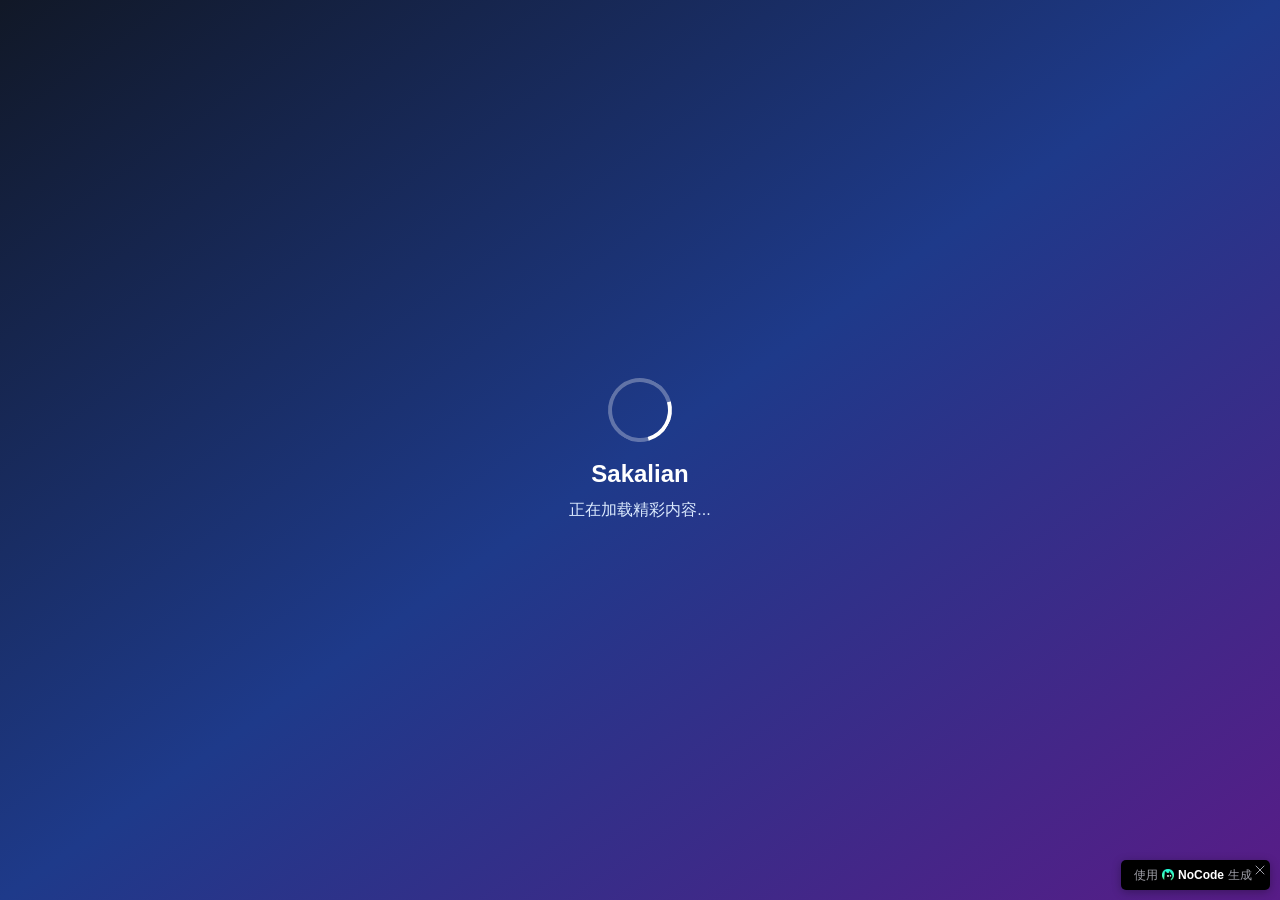
==== commit 8bf76a3e: "Add files via upload" ====
--- a/index.html
+++ b/index.html
@@ -460,7 +460,7 @@
 </style></head>
               
   <body>
-    <div id="root"><section aria-label="Notifications alt+T" tabindex="-1" aria-live="polite" aria-relevant="additions text" aria-atomic="false"></section><div class="min-h-screen bg-gradient-to-br from-gray-900 via-blue-900 to-purple-900"><nav class="fixed top-0 left-0 right-0 z-50 transition-all duration-300 bg-gray-900/70 backdrop-blur-md" style="transform: none;"><div class="max-w-7xl mx-auto px-4 sm:px-6 lg:px-8"><div class="flex justify-between items-center h-16"><div class="flex items-center space-x-2" tabindex="0"><div class="w-8 h-8 bg-gradient-to-r from-blue-600 to-purple-600 rounded-lg flex items-center justify-center"><svg xmlns="http://www.w3.org/2000/svg" width="24" height="24" viewBox="0 0 24 24" fill="none" stroke="currentColor" stroke-width="2" stroke-linecap="round" stroke-linejoin="round" class="lucide lucide-house w-5 h-5 text-white"><path d="M15 21v-8a1 1 0 0 0-1-1h-4a1 1 0 0 0-1 1v8"></path><path d="M3 10a2 2 0 0 1 .709-1.528l7-5.999a2 2 0 0 1 2.582 0l7 5.999A2 2 0 0 1 21 10v9a2 2 0 0 1-2 2H5a2 2 0 0 1-2-2z"></path></svg></div><span class="text-xl font-bold bg-gradient-to-r from-blue-400 to-purple-400 bg-clip-text text-transparent">Sakalian</span></div><div class="hidden md:flex space-x-1"><button class="relative px-4 py-2 rounded-lg font-medium transition-all duration-200 text-blue-400 bg-white/10" tabindex="0">关于我<div class="absolute bottom-0 left-0 right-0 h-0.5 bg-gradient-to-r from-blue-400 to-purple-400" style="opacity: 1;"></div></button><button class="relative px-4 py-2 rounded-lg font-medium transition-all duration-200 text-gray-300 hover:text-blue-400 hover:bg-white/5" tabindex="0">技能</button><button class="relative px-4 py-2 rounded-lg font-medium transition-all duration-200 text-gray-300 hover:text-blue-400 hover:bg-white/5" tabindex="0">项目</button><button class="relative px-4 py-2 rounded-lg font-medium transition-all duration-200 text-gray-300 hover:text-blue-400 hover:bg-white/5" tabindex="0">联系</button></div><button class="md:hidden p-2 rounded-lg bg-white/10 hover:bg-white/20 transition-colors" tabindex="0"><svg xmlns="http://www.w3.org/2000/svg" width="24" height="24" viewBox="0 0 24 24" fill="none" stroke="currentColor" stroke-width="2" stroke-linecap="round" stroke-linejoin="round" class="lucide lucide-menu w-6 h-6 text-white"><line x1="4" x2="20" y1="12" y2="12"></line><line x1="4" x2="20" y1="6" y2="6"></line><line x1="4" x2="20" y1="18" y2="18"></line></svg></button></div></div></nav><main><section class="relative min-h-screen flex items-center justify-center px-4 sm:px-6 lg:px-8 overflow-hidden"><div class="absolute inset-0 bg-gradient-to-br from-gray-900 via-blue-900 to-purple-900"></div><div class="absolute inset-0 bg-gradient-to-r from-blue-600/5 to-purple-600/5"></div><div class="absolute top-20 left-10 w-20 h-20 bg-blue-200/30 rounded-full blur-xl animate-pulse"></div><div class="absolute bottom-20 right-10 w-32 h-32 bg-purple-200/30 rounded-full blur-xl animate-pulse" style="animation-delay: 1s;"></div><div class="relative z-10 text-center max-w-5xl mx-auto"><div class="mb-8" style="opacity: 1; transform: none;"><div class="relative inline-block"><div class="absolute inset-0 bg-gradient-to-r from-blue-600 to-purple-600 rounded-full blur-lg opacity-30 animate-pulse"></div><img src="./index_files/avatar.png" alt="头像" class="relative w-32 h-32 sm:w-40 sm:h-40 rounded-full mx-auto object-cover border-4 border-white shadow-2xl"></div></div><h1 class="text-4xl sm:text-5xl md:text-6xl lg:text-7xl font-bold mb-6 bg-gradient-to-r from-white via-blue-100 to-purple-100 bg-clip-text text-transparent leading-tight" style="opacity: 1; transform: none;">Sakalian</h1><p class="text-xl sm:text-2xl md:text-3xl text-gray-300 mb-6 font-light" style="opacity: 1; transform: none;">全栈开发工程师 &amp; UI设计师</p><div class="flex items-center justify-center space-x-2 text-gray-400 mb-8" style="opacity: 1; transform: none;"><svg xmlns="http://www.w3.org/2000/svg" width="24" height="24" viewBox="0 0 24 24" fill="none" stroke="currentColor" stroke-width="2" stroke-linecap="round" stroke-linejoin="round" class="lucide lucide-map-pin w-5 h-5"><path d="M20 10c0 4.993-5.539 10.193-7.399 11.799a1 1 0 0 1-1.202 0C9.539 20.193 4 14.993 4 10a8 8 0 0 1 16 0"></path><circle cx="12" cy="10" r="3"></circle></svg><span class="text-lg">上海，中国</span></div><p class="text-lg sm:text-xl text-gray-300 mb-12 max-w-3xl mx-auto leading-relaxed" style="opacity: 1; transform: none;">热爱创造美好数字体验的开发者，专注于前端技术和用户体验设计。喜欢用代码编织梦想，用设计传递情感。致力于构建既美观又实用的数字产品。</p><div class="flex flex-col sm:flex-row gap-4 justify-center items-center mb-16" style="opacity: 1; transform: none;"><button class="px-8 py-4 bg-gradient-to-r from-blue-600 to-purple-600 text-white rounded-full font-medium hover:shadow-xl transform hover:scale-105 transition-all duration-300 flex items-center space-x-2 group" tabindex="0"><svg xmlns="http://www.w3.org/2000/svg" width="24" height="24" viewBox="0 0 24 24" fill="none" stroke="currentColor" stroke-width="2" stroke-linecap="round" stroke-linejoin="round" class="lucide lucide-download w-5 h-5 group-hover:animate-bounce"><path d="M21 15v4a2 2 0 0 1-2 2H5a2 2 0 0 1-2-2v-4"></path><polyline points="7 10 12 15 17 10"></polyline><line x1="12" x2="12" y1="15" y2="3"></line></svg><span>下载简历</span></button><div class="flex space-x-4"><a href="https://github.com/" target="_blank" rel="noopener noreferrer" class="p-4 bg-white/10 backdrop-blur-sm rounded-full shadow-lg hover:shadow-xl transform hover:scale-110 transition-all duration-300 hover:text-gray-800" tabindex="0" style="opacity: 1; transform: none;"><svg xmlns="http://www.w3.org/2000/svg" width="24" height="24" viewBox="0 0 24 24" fill="none" stroke="currentColor" stroke-width="2" stroke-linecap="round" stroke-linejoin="round" class="lucide lucide-github w-6 h-6"><path d="M15 22v-4a4.8 4.8 0 0 0-1-3.5c3 0 6-2 6-5.5.08-1.25-.27-2.48-1-3.5.28-1.15.28-2.35 0-3.5 0 0-1 0-3 1.5-2.64-.5-5.36-.5-8 0C6 2 5 2 5 2c-.3 1.15-.3 2.35 0 3.5A5.403 5.403 0 0 0 4 9c0 3.5 3 5.5 6 5.5-.39.49-.68 1.05-.85 1.65-.17.6-.22 1.23-.15 1.85v4"></path><path d="M9 18c-4.51 2-5-2-7-2"></path></svg></a><a href="https://linkedin.com/" target="_blank" rel="noopener noreferrer" class="p-4 bg-white/10 backdrop-blur-sm rounded-full shadow-lg hover:shadow-xl transform hover:scale-110 transition-all duration-300 hover:text-blue-600" tabindex="0" style="opacity: 1; transform: none;"><svg xmlns="http://www.w3.org/2000/svg" width="24" height="24" viewBox="0 0 24 24" fill="none" stroke="currentColor" stroke-width="2" stroke-linecap="round" stroke-linejoin="round" class="lucide lucide-linkedin w-6 h-6"><path d="M16 8a6 6 0 0 1 6 6v7h-4v-7a2 2 0 0 0-2-2 2 2 0 0 0-2 2v7h-4v-7a6 6 0 0 1 6-6z"></path><rect width="4" height="12" x="2" y="9"></rect><circle cx="4" cy="4" r="2"></circle></svg></a><a href="mailto:sakalian@example.com" target="_blank" rel="noopener noreferrer" class="p-4 bg-white/10 backdrop-blur-sm rounded-full shadow-lg hover:shadow-xl transform hover:scale-110 transition-all duration-300 hover:text-red-500" tabindex="0" style="opacity: 1; transform: none;"><svg xmlns="http://www.w3.org/2000/svg" width="24" height="24" viewBox="0 0 24 24" fill="none" stroke="currentColor" stroke-width="2" stroke-linecap="round" stroke-linejoin="round" class="lucide lucide-mail w-6 h-6"><rect width="20" height="16" x="2" y="4" rx="2"></rect><path d="m22 7-8.97 5.7a1.94 1.94 0 0 1-2.06 0L2 7"></path></svg></a></div></div></div></section><section id="skills" class="py-20 px-4 sm:px-6 lg:px-8 bg-gradient-to-br from-gray-900 via-blue-900 to-purple-900 relative overflow-hidden"><div class="absolute top-0 left-0 w-full h-full bg-gradient-to-br from-blue-900/30 to-purple-900/30"></div><div class="max-w-7xl mx-auto relative z-10"><div class="text-center mb-16"><h2 class="text-3xl sm:text-4xl md:text-5xl font-bold mb-6 bg-gradient-to-r from-blue-400 to-purple-400 bg-clip-text text-transparent" style="opacity: 0; transform: translateY(60px);">技能专长</h2><p class="text-lg sm:text-xl text-gray-300 max-w-3xl mx-auto leading-relaxed" style="opacity: 0; transform: translateY(60px);">持续学习和精进技术，致力于提供高质量的解决方案</p></div><div class="grid grid-cols-1 sm:grid-cols-2 lg:grid-cols-3 gap-6 lg:gap-8"><div class="group relative" style="opacity: 0; transform: translateY(60px);"><div class="relative bg-white/10 backdrop-blur-sm p-6 lg:p-8 rounded-2xl shadow-lg hover:shadow-2xl transition-all duration-500 group-hover:transform group-hover:scale-105 border border-white/20"><div class="absolute top-4 right-4 w-16 h-16 bg-gradient-to-r from-blue-400 to-blue-600 rounded-full opacity-20 group-hover:opacity-30 transition-opacity duration-300"></div><div class="relative mb-6"><div class="inline-flex p-4 bg-gradient-to-r from-blue-400 to-blue-600 rounded-2xl shadow-lg group-hover:shadow-xl transition-shadow duration-300"><svg xmlns="http://www.w3.org/2000/svg" width="24" height="24" viewBox="0 0 24 24" fill="none" stroke="currentColor" stroke-width="2" stroke-linecap="round" stroke-linejoin="round" class="lucide lucide-code w-8 h-8 text-white"><polyline points="16 18 22 12 16 6"></polyline><polyline points="8 6 2 12 8 18"></polyline></svg></div></div><div class="relative"><div class="flex justify-between items-center mb-4"><h3 class="text-xl font-bold text-white group-hover:text-blue-300 transition-colors duration-300">React</h3><span class="text-lg font-semibold text-gray-300 bg-white/10 px-3 py-1 rounded-full">95%</span></div><div class="relative"><div class="w-full bg-white/20 rounded-full h-3 overflow-hidden"><div class="h-full rounded-full bg-gradient-to-r from-blue-400 to-blue-600 relative" style="width: 0px;"><div class="absolute inset-0 bg-white/30 rounded-full animate-pulse"></div></div></div><p class="mt-3 text-sm text-gray-300 leading-relaxed" style="opacity: 0;">精通React生态系统，包括Hooks、Context、Redux等</p></div></div><div class="absolute inset-0 bg-gradient-to-r from-blue-600/5 to-purple-600/5 rounded-2xl opacity-0 group-hover:opacity-100 transition-opacity duration-300"></div></div></div><div class="group relative" style="opacity: 0; transform: translateY(60px);"><div class="relative bg-white/10 backdrop-blur-sm p-6 lg:p-8 rounded-2xl shadow-lg hover:shadow-2xl transition-all duration-500 group-hover:transform group-hover:scale-105 border border-white/20"><div class="absolute top-4 right-4 w-16 h-16 bg-gradient-to-r from-yellow-400 to-yellow-600 rounded-full opacity-20 group-hover:opacity-30 transition-opacity duration-300"></div><div class="relative mb-6"><div class="inline-flex p-4 bg-gradient-to-r from-yellow-400 to-yellow-600 rounded-2xl shadow-lg group-hover:shadow-xl transition-shadow duration-300"><svg xmlns="http://www.w3.org/2000/svg" width="24" height="24" viewBox="0 0 24 24" fill="none" stroke="currentColor" stroke-width="2" stroke-linecap="round" stroke-linejoin="round" class="lucide lucide-code w-8 h-8 text-white"><polyline points="16 18 22 12 16 6"></polyline><polyline points="8 6 2 12 8 18"></polyline></svg></div></div><div class="relative"><div class="flex justify-between items-center mb-4"><h3 class="text-xl font-bold text-white group-hover:text-blue-300 transition-colors duration-300">JavaScript</h3><span class="text-lg font-semibold text-gray-300 bg-white/10 px-3 py-1 rounded-full">98%</span></div><div class="relative"><div class="w-full bg-white/20 rounded-full h-3 overflow-hidden"><div class="h-full rounded-full bg-gradient-to-r from-yellow-400 to-yellow-600 relative" style="width: 0px;"><div class="absolute inset-0 bg-white/30 rounded-full animate-pulse"></div></div></div><p class="mt-3 text-sm text-gray-300 leading-relaxed" style="opacity: 0;">深入理解ES6+特性，异步编程和性能优化</p></div></div><div class="absolute inset-0 bg-gradient-to-r from-blue-600/5 to-purple-600/5 rounded-2xl opacity-0 group-hover:opacity-100 transition-opacity duration-300"></div></div></div><div class="group relative" style="opacity: 0; transform: translateY(60px);"><div class="relative bg-white/10 backdrop-blur-sm p-6 lg:p-8 rounded-2xl shadow-lg hover:shadow-2xl transition-all duration-500 group-hover:transform group-hover:scale-105 border border-white/20"><div class="absolute top-4 right-4 w-16 h-16 bg-gradient-to-r from-blue-500 to-blue-700 rounded-full opacity-20 group-hover:opacity-30 transition-opacity duration-300"></div><div class="relative mb-6"><div class="inline-flex p-4 bg-gradient-to-r from-blue-500 to-blue-700 rounded-2xl shadow-lg group-hover:shadow-xl transition-shadow duration-300"><svg xmlns="http://www.w3.org/2000/svg" width="24" height="24" viewBox="0 0 24 24" fill="none" stroke="currentColor" stroke-width="2" stroke-linecap="round" stroke-linejoin="round" class="lucide lucide-code w-8 h-8 text-white"><polyline points="16 18 22 12 16 6"></polyline><polyline points="8 6 2 12 8 18"></polyline></svg></div></div><div class="relative"><div class="flex justify-between items-center mb-4"><h3 class="text-xl font-bold text-white group-hover:text-blue-300 transition-colors duration-300">TypeScript</h3><span class="text-lg font-semibold text-gray-300 bg-white/10 px-3 py-1 rounded-full">90%</span></div><div class="relative"><div class="w-full bg-white/20 rounded-full h-3 overflow-hidden"><div class="h-full rounded-full bg-gradient-to-r from-blue-500 to-blue-700 relative" style="width: 0px;"><div class="absolute inset-0 bg-white/30 rounded-full animate-pulse"></div></div></div><p class="mt-3 text-sm text-gray-300 leading-relaxed" style="opacity: 0;">熟练使用TypeScript进行类型安全的开发</p></div></div><div class="absolute inset-0 bg-gradient-to-r from-blue-600/5 to-purple-600/5 rounded-2xl opacity-0 group-hover:opacity-100 transition-opacity duration-300"></div></div></div><div class="group relative" style="opacity: 0; transform: translateY(60px);"><div class="relative bg-white/10 backdrop-blur-sm p-6 lg:p-8 rounded-2xl shadow-lg hover:shadow-2xl transition-all duration-500 group-hover:transform group-hover:scale-105 border border-white/20"><div class="absolute top-4 right-4 w-16 h-16 bg-gradient-to-r from-green-400 to-green-600 rounded-full opacity-20 group-hover:opacity-30 transition-opacity duration-300"></div><div class="relative mb-6"><div class="inline-flex p-4 bg-gradient-to-r from-green-400 to-green-600 rounded-2xl shadow-lg group-hover:shadow-xl transition-shadow duration-300"><svg xmlns="http://www.w3.org/2000/svg" width="24" height="24" viewBox="0 0 24 24" fill="none" stroke="currentColor" stroke-width="2" stroke-linecap="round" stroke-linejoin="round" class="lucide lucide-database w-8 h-8 text-white"><ellipse cx="12" cy="5" rx="9" ry="3"></ellipse><path d="M3 5V19A9 3 0 0 0 21 19V5"></path><path d="M3 12A9 3 0 0 0 21 12"></path></svg></div></div><div class="relative"><div class="flex justify-between items-center mb-4"><h3 class="text-xl font-bold text-white group-hover:text-blue-300 transition-colors duration-300">Node.js</h3><span class="text-lg font-semibold text-gray-300 bg-white/10 px-3 py-1 rounded-full">85%</span></div><div class="relative"><div class="w-full bg-white/20 rounded-full h-3 overflow-hidden"><div class="h-full rounded-full bg-gradient-to-r from-green-400 to-green-600 relative" style="width: 0px;"><div class="absolute inset-0 bg-white/30 rounded-full animate-pulse"></div></div></div><p class="mt-3 text-sm text-gray-300 leading-relaxed" style="opacity: 0;">后端开发经验，RESTful API设计和数据库操作</p></div></div><div class="absolute inset-0 bg-gradient-to-r from-blue-600/5 to-purple-600/5 rounded-2xl opacity-0 group-hover:opacity-100 transition-opacity duration-300"></div></div></div><div class="group relative" style="opacity: 0; transform: translateY(60px);"><div class="relative bg-white/10 backdrop-blur-sm p-6 lg:p-8 rounded-2xl shadow-lg hover:shadow-2xl transition-all duration-500 group-hover:transform group-hover:scale-105 border border-white/20"><div class="absolute top-4 right-4 w-16 h-16 bg-gradient-to-r from-purple-400 to-purple-600 rounded-full opacity-20 group-hover:opacity-30 transition-opacity duration-300"></div><div class="relative mb-6"><div class="inline-flex p-4 bg-gradient-to-r from-purple-400 to-purple-600 rounded-2xl shadow-lg group-hover:shadow-xl transition-shadow duration-300"><svg xmlns="http://www.w3.org/2000/svg" width="24" height="24" viewBox="0 0 24 24" fill="none" stroke="currentColor" stroke-width="2" stroke-linecap="round" stroke-linejoin="round" class="lucide lucide-palette w-8 h-8 text-white"><circle cx="13.5" cy="6.5" r=".5" fill="currentColor"></circle><circle cx="17.5" cy="10.5" r=".5" fill="currentColor"></circle><circle cx="8.5" cy="7.5" r=".5" fill="currentColor"></circle><circle cx="6.5" cy="12.5" r=".5" fill="currentColor"></circle><path d="M12 2C6.5 2 2 6.5 2 12s4.5 10 10 10c.926 0 1.648-.746 1.648-1.688 0-.437-.18-.835-.437-1.125-.29-.289-.438-.652-.438-1.125a1.64 1.64 0 0 1 1.668-1.668h1.996c3.051 0 5.555-2.503 5.555-5.554C21.965 6.012 17.461 2 12 2z"></path></svg></div></div><div class="relative"><div class="flex justify-between items-center mb-4"><h3 class="text-xl font-bold text-white group-hover:text-blue-300 transition-colors duration-300">UI/UX设计</h3><span class="text-lg font-semibold text-gray-300 bg-white/10 px-3 py-1 rounded-full">80%</span></div><div class="relative"><div class="w-full bg-white/20 rounded-full h-3 overflow-hidden"><div class="h-full rounded-full bg-gradient-to-r from-purple-400 to-purple-600 relative" style="width: 0px;"><div class="absolute inset-0 bg-white/30 rounded-full animate-pulse"></div></div></div><p class="mt-3 text-sm text-gray-300 leading-relaxed" style="opacity: 0;">注重用户体验，擅长创建直观美观的界面</p></div></div><div class="absolute inset-0 bg-gradient-to-r from-blue-600/5 to-purple-600/5 rounded-2xl opacity-0 group-hover:opacity-100 transition-opacity duration-300"></div></div></div><div class="group relative" style="opacity: 0; transform: translateY(60px);"><div class="relative bg-white/10 backdrop-blur-sm p-6 lg:p-8 rounded-2xl shadow-lg hover:shadow-2xl transition-all duration-500 group-hover:transform group-hover:scale-105 border border-white/20"><div class="absolute top-4 right-4 w-16 h-16 bg-gradient-to-r from-indigo-400 to-indigo-600 rounded-full opacity-20 group-hover:opacity-30 transition-opacity duration-300"></div><div class="relative mb-6"><div class="inline-flex p-4 bg-gradient-to-r from-indigo-400 to-indigo-600 rounded-2xl shadow-lg group-hover:shadow-xl transition-shadow duration-300"><svg xmlns="http://www.w3.org/2000/svg" width="24" height="24" viewBox="0 0 24 24" fill="none" stroke="currentColor" stroke-width="2" stroke-linecap="round" stroke-linejoin="round" class="lucide lucide-code w-8 h-8 text-white"><polyline points="16 18 22 12 16 6"></polyline><polyline points="8 6 2 12 8 18"></polyline></svg></div></div><div class="relative"><div class="flex justify-between items-center mb-4"><h3 class="text-xl font-bold text-white group-hover:text-blue-300 transition-colors duration-300">Python</h3><span class="text-lg font-semibold text-gray-300 bg-white/10 px-3 py-1 rounded-full">75%</span></div><div class="relative"><div class="w-full bg-white/20 rounded-full h-3 overflow-hidden"><div class="h-full rounded-full bg-gradient-to-r from-indigo-400 to-indigo-600 relative" style="width: 0px;"><div class="absolute inset-0 bg-white/30 rounded-full animate-pulse"></div></div></div><p class="mt-3 text-sm text-gray-300 leading-relaxed" style="opacity: 0;">数据处理和机器学习项目经验</p></div></div><div class="absolute inset-0 bg-gradient-to-r from-blue-600/5 to-purple-600/5 rounded-2xl opacity-0 group-hover:opacity-100 transition-opacity duration-300"></div></div></div></div><div class="mt-16 grid grid-cols-2 md:grid-cols-4 gap-8 text-center"><div class="bg-white/10 backdrop-blur-sm p-6 rounded-2xl border border-white/20" style="opacity: 0; transform: translateY(60px);"><div class="text-3xl font-bold bg-gradient-to-r from-blue-400 to-purple-400 bg-clip-text text-transparent mb-2">5+</div><div class="text-gray-300 font-medium">年开发经验</div></div><div class="bg-white/10 backdrop-blur-sm p-6 rounded-2xl border border-white/20" style="opacity: 0; transform: translateY(60px);"><div class="text-3xl font-bold bg-gradient-to-r from-blue-400 to-purple-400 bg-clip-text text-transparent mb-2">50+</div><div class="text-gray-300 font-medium">完成项目</div></div><div class="bg-white/10 backdrop-blur-sm p-6 rounded-2xl border border-white/20" style="opacity: 0; transform: translateY(60px);"><div class="text-3xl font-bold bg-gradient-to-r from-blue-400 to-purple-400 bg-clip-text text-transparent mb-2">10+</div><div class="text-gray-300 font-medium">技术栈</div></div><div class="bg-white/10 backdrop-blur-sm p-6 rounded-2xl border border-white/20" style="opacity: 0; transform: translateY(60px);"><div class="text-3xl font-bold bg-gradient-to-r from-blue-400 to-purple-400 bg-clip-text text-transparent mb-2">100%</div><div class="text-gray-300 font-medium">客户满意度</div></div></div></div></section><section id="projects" class="py-20 px-4 sm:px-6 lg:px-8 bg-gradient-to-br from-gray-900 via-blue-900 to-purple-900 relative overflow-hidden"><div class="absolute top-0 left-0 w-full h-full bg-gradient-to-br from-blue-900/30 to-purple-900/30"></div><div class="max-w-7xl mx-auto relative z-10"><div class="text-center mb-16"><h2 class="text-3xl sm:text-4xl md:text-5xl font-bold mb-6 bg-gradient-to-r from-blue-400 to-purple-400 bg-clip-text text-transparent" style="opacity: 0; transform: translateY(60px);">精选项目</h2><p class="text-lg sm:text-xl text-gray-300 max-w-3xl mx-auto leading-relaxed" style="opacity: 0; transform: translateY(60px);">以下是我参与开发的一些代表性项目，展示了我在不同技术领域的专业能力</p></div><div class="grid grid-cols-1 md:grid-cols-2 lg:grid-cols-3 gap-8"><div class="group relative" style="opacity: 0; transform: translateY(60px);"><div class="relative bg-white/10 backdrop-blur-sm rounded-2xl shadow-lg hover:shadow-2xl transition-all duration-500 overflow-hidden group-hover:transform group-hover:scale-105 border border-white/20"><div class="relative overflow-hidden"><img src="./index_files/project1.png" alt="智能电商平台" class="w-full h-48 sm:h-56 mx-auto object-cover group-hover:scale-110 transition-transform duration-700"><div class="absolute inset-0 bg-gradient-to-t from-black/60 via-transparent to-transparent opacity-0 group-hover:opacity-100 transition-opacity duration-300"></div><div class="absolute inset-0 flex items-center justify-center space-x-4 opacity-0 group-hover:opacity-100 transition-opacity duration-300"><button class="p-3 bg-white/20 backdrop-blur-sm rounded-full shadow-lg hover:shadow-xl transition-all duration-300" tabindex="0"><svg xmlns="http://www.w3.org/2000/svg" width="24" height="24" viewBox="0 0 24 24" fill="none" stroke="currentColor" stroke-width="2" stroke-linecap="round" stroke-linejoin="round" class="lucide lucide-eye w-5 h-5 text-white"><path d="M2.062 12.348a1 1 0 0 1 0-.696 10.75 10.75 0 0 1 19.876 0 1 1 0 0 1 0 .696 10.75 10.75 0 0 1-19.876 0"></path><circle cx="12" cy="12" r="3"></circle></svg></button><a href="https://github.com/" target="_blank" rel="noopener noreferrer" class="p-3 bg-white/20 backdrop-blur-sm rounded-full shadow-lg hover:shadow-xl transition-all duration-300" tabindex="0"><svg xmlns="http://www.w3.org/2000/svg" width="24" height="24" viewBox="0 0 24 24" fill="none" stroke="currentColor" stroke-width="2" stroke-linecap="round" stroke-linejoin="round" class="lucide lucide-github w-5 h-5 text-white"><path d="M15 22v-4a4.8 4.8 0 0 0-1-3.5c3 0 6-2 6-5.5.08-1.25-.27-2.48-1-3.5.28-1.15.28-2.35 0-3.5 0 0-1 0-3 1.5-2.64-.5-5.36-.5-8 0C6 2 5 2 5 2c-.3 1.15-.3 2.35 0 3.5A5.403 5.403 0 0 0 4 9c0 3.5 3 5.5 6 5.5-.39.49-.68 1.05-.85 1.65-.17.6-.22 1.23-.15 1.85v4"></path><path d="M9 18c-4.51 2-5-2-7-2"></path></svg></a><a href="https://example.com/" target="_blank" rel="noopener noreferrer" class="p-3 bg-white/20 backdrop-blur-sm rounded-full shadow-lg hover:shadow-xl transition-all duration-300" tabindex="0"><svg xmlns="http://www.w3.org/2000/svg" width="24" height="24" viewBox="0 0 24 24" fill="none" stroke="currentColor" stroke-width="2" stroke-linecap="round" stroke-linejoin="round" class="lucide lucide-external-link w-5 h-5 text-white"><path d="M15 3h6v6"></path><path d="M10 14 21 3"></path><path d="M18 13v6a2 2 0 0 1-2 2H5a2 2 0 0 1-2-2V8a2 2 0 0 1 2-2h6"></path></svg></a></div></div><div class="p-6"><h3 class="text-xl font-bold mb-3 text-white group-hover:text-blue-300 transition-colors duration-300">智能电商平台</h3><p class="text-gray-300 mb-4 text-sm leading-relaxed line-clamp-3">基于React和Node.js构建的全栈电商解决方案，支持实时聊天、智能推荐、支付集成等功能。采用微服务架构，具备高可用性和可扩展性。</p><div class="flex flex-wrap gap-2 mb-4"><span class="px-3 py-1 bg-blue-500/20 text-blue-300 rounded-full text-xs font-medium hover:bg-blue-500/30 transition-colors duration-200">React</span><span class="px-3 py-1 bg-blue-500/20 text-blue-300 rounded-full text-xs font-medium hover:bg-blue-500/30 transition-colors duration-200">Node.js</span><span class="px-3 py-1 bg-blue-500/20 text-blue-300 rounded-full text-xs font-medium hover:bg-blue-500/30 transition-colors duration-200">MongoDB</span><span class="px-3 py-1 bg-blue-500/20 text-blue-300 rounded-full text-xs font-medium hover:bg-blue-500/30 transition-colors duration-200">Redis</span><span class="px-3 py-1 bg-blue-500/20 text-blue-300 rounded-full text-xs font-medium hover:bg-blue-500/30 transition-colors duration-200">Docker</span></div><div class="flex items-center justify-between text-sm text-gray-400"><div class="flex items-center space-x-1"><svg xmlns="http://www.w3.org/2000/svg" width="24" height="24" viewBox="0 0 24 24" fill="none" stroke="currentColor" stroke-width="2" stroke-linecap="round" stroke-linejoin="round" class="lucide lucide-calendar w-4 h-4"><path d="M8 2v4"></path><path d="M16 2v4"></path><rect width="18" height="18" x="3" y="4" rx="2"></rect><path d="M3 10h18"></path></svg><span>2024.03</span></div><div class="flex items-center space-x-1"><svg xmlns="http://www.w3.org/2000/svg" width="24" height="24" viewBox="0 0 24 24" fill="none" stroke="currentColor" stroke-width="2" stroke-linecap="round" stroke-linejoin="round" class="lucide lucide-users w-4 h-4"><path d="M16 21v-2a4 4 0 0 0-4-4H6a4 4 0 0 0-4 4v2"></path><circle cx="9" cy="7" r="4"></circle><path d="M22 21v-2a4 4 0 0 0-3-3.87"></path><path d="M16 3.13a4 4 0 0 1 0 7.75"></path></svg><span>5人团队</span></div></div></div></div></div><div class="group relative" style="opacity: 0; transform: translateY(60px);"><div class="relative bg-white/10 backdrop-blur-sm rounded-2xl shadow-lg hover:shadow-2xl transition-all duration-500 overflow-hidden group-hover:transform group-hover:scale-105 border border-white/20"><div class="relative overflow-hidden"><img src="./index_files/project2.png" alt="数据可视化仪表板" class="w-full h-48 sm:h-56 mx-auto object-cover group-hover:scale-110 transition-transform duration-700"><div class="absolute inset-0 bg-gradient-to-t from-black/60 via-transparent to-transparent opacity-0 group-hover:opacity-100 transition-opacity duration-300"></div><div class="absolute inset-0 flex items-center justify-center space-x-4 opacity-0 group-hover:opacity-100 transition-opacity duration-300"><button class="p-3 bg-white/20 backdrop-blur-sm rounded-full shadow-lg hover:shadow-xl transition-all duration-300" tabindex="0"><svg xmlns="http://www.w3.org/2000/svg" width="24" height="24" viewBox="0 0 24 24" fill="none" stroke="currentColor" stroke-width="2" stroke-linecap="round" stroke-linejoin="round" class="lucide lucide-eye w-5 h-5 text-white"><path d="M2.062 12.348a1 1 0 0 1 0-.696 10.75 10.75 0 0 1 19.876 0 1 1 0 0 1 0 .696 10.75 10.75 0 0 1-19.876 0"></path><circle cx="12" cy="12" r="3"></circle></svg></button><a href="https://github.com/" target="_blank" rel="noopener noreferrer" class="p-3 bg-white/20 backdrop-blur-sm rounded-full shadow-lg hover:shadow-xl transition-all duration-300" tabindex="0"><svg xmlns="http://www.w3.org/2000/svg" width="24" height="24" viewBox="0 0 24 24" fill="none" stroke="currentColor" stroke-width="2" stroke-linecap="round" stroke-linejoin="round" class="lucide lucide-github w-5 h-5 text-white"><path d="M15 22v-4a4.8 4.8 0 0 0-1-3.5c3 0 6-2 6-5.5.08-1.25-.27-2.48-1-3.5.28-1.15.28-2.35 0-3.5 0 0-1 0-3 1.5-2.64-.5-5.36-.5-8 0C6 2 5 2 5 2c-.3 1.15-.3 2.35 0 3.5A5.403 5.403 0 0 0 4 9c0 3.5 3 5.5 6 5.5-.39.49-.68 1.05-.85 1.65-.17.6-.22 1.23-.15 1.85v4"></path><path d="M9 18c-4.51 2-5-2-7-2"></path></svg></a><a href="https://example.com/" target="_blank" rel="noopener noreferrer" class="p-3 bg-white/20 backdrop-blur-sm rounded-full shadow-lg hover:shadow-xl transition-all duration-300" tabindex="0"><svg xmlns="http://www.w3.org/2000/svg" width="24" height="24" viewBox="0 0 24 24" fill="none" stroke="currentColor" stroke-width="2" stroke-linecap="round" stroke-linejoin="round" class="lucide lucide-external-link w-5 h-5 text-white"><path d="M15 3h6v6"></path><path d="M10 14 21 3"></path><path d="M18 13v6a2 2 0 0 1-2 2H5a2 2 0 0 1-2-2V8a2 2 0 0 1 2-2h6"></path></svg></a></div></div><div class="p-6"><h3 class="text-xl font-bold mb-3 text-white group-hover:text-blue-300 transition-colors duration-300">数据可视化仪表板</h3><p class="text-gray-300 mb-4 text-sm leading-relaxed line-clamp-3">企业级数据分析和可视化平台，支持多种图表类型、实时数据更新、自定义报表生成。提供直观的数据洞察和决策支持。</p><div class="flex flex-wrap gap-2 mb-4"><span class="px-3 py-1 bg-blue-500/20 text-blue-300 rounded-full text-xs font-medium hover:bg-blue-500/30 transition-colors duration-200">D3.js</span><span class="px-3 py-1 bg-blue-500/20 text-blue-300 rounded-full text-xs font-medium hover:bg-blue-500/30 transition-colors duration-200">React</span><span class="px-3 py-1 bg-blue-500/20 text-blue-300 rounded-full text-xs font-medium hover:bg-blue-500/30 transition-colors duration-200">Python</span><span class="px-3 py-1 bg-blue-500/20 text-blue-300 rounded-full text-xs font-medium hover:bg-blue-500/30 transition-colors duration-200">PostgreSQL</span><span class="px-3 py-1 bg-blue-500/20 text-blue-300 rounded-full text-xs font-medium hover:bg-blue-500/30 transition-colors duration-200">WebSocket</span></div><div class="flex items-center justify-between text-sm text-gray-400"><div class="flex items-center space-x-1"><svg xmlns="http://www.w3.org/2000/svg" width="24" height="24" viewBox="0 0 24 24" fill="none" stroke="currentColor" stroke-width="2" stroke-linecap="round" stroke-linejoin="round" class="lucide lucide-calendar w-4 h-4"><path d="M8 2v4"></path><path d="M16 2v4"></path><rect width="18" height="18" x="3" y="4" rx="2"></rect><path d="M3 10h18"></path></svg><span>2024.01</span></div><div class="flex items-center space-x-1"><svg xmlns="http://www.w3.org/2000/svg" width="24" height="24" viewBox="0 0 24 24" fill="none" stroke="currentColor" stroke-width="2" stroke-linecap="round" stroke-linejoin="round" class="lucide lucide-users w-4 h-4"><path d="M16 21v-2a4 4 0 0 0-4-4H6a4 4 0 0 0-4 4v2"></path><circle cx="9" cy="7" r="4"></circle><path d="M22 21v-2a4 4 0 0 0-3-3.87"></path><path d="M16 3.13a4 4 0 0 1 0 7.75"></path></svg><span>3人团队</span></div></div></div></div></div><div class="group relative" style="opacity: 0; transform: translateY(60px);"><div class="relative bg-white/10 backdrop-blur-sm rounded-2xl shadow-lg hover:shadow-2xl transition-all duration-500 overflow-hidden group-hover:transform group-hover:scale-105 border border-white/20"><div class="relative overflow-hidden"><img src="./index_files/project3.png" alt="移动端社交应用" class="w-full h-48 sm:h-56 mx-auto object-cover group-hover:scale-110 transition-transform duration-700"><div class="absolute inset-0 bg-gradient-to-t from-black/60 via-transparent to-transparent opacity-0 group-hover:opacity-100 transition-opacity duration-300"></div><div class="absolute inset-0 flex items-center justify-center space-x-4 opacity-0 group-hover:opacity-100 transition-opacity duration-300"><button class="p-3 bg-white/20 backdrop-blur-sm rounded-full shadow-lg hover:shadow-xl transition-all duration-300" tabindex="0"><svg xmlns="http://www.w3.org/2000/svg" width="24" height="24" viewBox="0 0 24 24" fill="none" stroke="currentColor" stroke-width="2" stroke-linecap="round" stroke-linejoin="round" class="lucide lucide-eye w-5 h-5 text-white"><path d="M2.062 12.348a1 1 0 0 1 0-.696 10.75 10.75 0 0 1 19.876 0 1 1 0 0 1 0 .696 10.75 10.75 0 0 1-19.876 0"></path><circle cx="12" cy="12" r="3"></circle></svg></button><a href="https://github.com/" target="_blank" rel="noopener noreferrer" class="p-3 bg-white/20 backdrop-blur-sm rounded-full shadow-lg hover:shadow-xl transition-all duration-300" tabindex="0"><svg xmlns="http://www.w3.org/2000/svg" width="24" height="24" viewBox="0 0 24 24" fill="none" stroke="currentColor" stroke-width="2" stroke-linecap="round" stroke-linejoin="round" class="lucide lucide-github w-5 h-5 text-white"><path d="M15 22v-4a4.8 4.8 0 0 0-1-3.5c3 0 6-2 6-5.5.08-1.25-.27-2.48-1-3.5.28-1.15.28-2.35 0-3.5 0 0-1 0-3 1.5-2.64-.5-5.36-.5-8 0C6 2 5 2 5 2c-.3 1.15-.3 2.35 0 3.5A5.403 5.403 0 0 0 4 9c0 3.5 3 5.5 6 5.5-.39.49-.68 1.05-.85 1.65-.17.6-.22 1.23-.15 1.85v4"></path><path d="M9 18c-4.51 2-5-2-7-2"></path></svg></a><a href="https://example.com/" target="_blank" rel="noopener noreferrer" class="p-3 bg-white/20 backdrop-blur-sm rounded-full shadow-lg hover:shadow-xl transition-all duration-300" tabindex="0"><svg xmlns="http://www.w3.org/2000/svg" width="24" height="24" viewBox="0 0 24 24" fill="none" stroke="currentColor" stroke-width="2" stroke-linecap="round" stroke-linejoin="round" class="lucide lucide-external-link w-5 h-5 text-white"><path d="M15 3h6v6"></path><path d="M10 14 21 3"></path><path d="M18 13v6a2 2 0 0 1-2 2H5a2 2 0 0 1-2-2V8a2 2 0 0 1 2-2h6"></path></svg></a></div></div><div class="p-6"><h3 class="text-xl font-bold mb-3 text-white group-hover:text-blue-300 transition-colors duration-300">移动端社交应用</h3><p class="text-gray-300 mb-4 text-sm leading-relaxed line-clamp-3">现代化的社交移动应用，支持实时消息、动态分享、位置服务、视频通话等功能。采用React Native开发，支持iOS和Android平台。</p><div class="flex flex-wrap gap-2 mb-4"><span class="px-3 py-1 bg-blue-500/20 text-blue-300 rounded-full text-xs font-medium hover:bg-blue-500/30 transition-colors duration-200">React Native</span><span class="px-3 py-1 bg-blue-500/20 text-blue-300 rounded-full text-xs font-medium hover:bg-blue-500/30 transition-colors duration-200">Firebase</span><span class="px-3 py-1 bg-blue-500/20 text-blue-300 rounded-full text-xs font-medium hover:bg-blue-500/30 transition-colors duration-200">Redux</span><span class="px-3 py-1 bg-blue-500/20 text-blue-300 rounded-full text-xs font-medium hover:bg-blue-500/30 transition-colors duration-200">WebRTC</span><span class="px-3 py-1 bg-blue-500/20 text-blue-300 rounded-full text-xs font-medium hover:bg-blue-500/30 transition-colors duration-200">Push通知</span></div><div class="flex items-center justify-between text-sm text-gray-400"><div class="flex items-center space-x-1"><svg xmlns="http://www.w3.org/2000/svg" width="24" height="24" viewBox="0 0 24 24" fill="none" stroke="currentColor" stroke-width="2" stroke-linecap="round" stroke-linejoin="round" class="lucide lucide-calendar w-4 h-4"><path d="M8 2v4"></path><path d="M16 2v4"></path><rect width="18" height="18" x="3" y="4" rx="2"></rect><path d="M3 10h18"></path></svg><span>2023.11</span></div><div class="flex items-center space-x-1"><svg xmlns="http://www.w3.org/2000/svg" width="24" height="24" viewBox="0 0 24 24" fill="none" stroke="currentColor" stroke-width="2" stroke-linecap="round" stroke-linejoin="round" class="lucide lucide-users w-4 h-4"><path d="M16 21v-2a4 4 0 0 0-4-4H6a4 4 0 0 0-4 4v2"></path><circle cx="9" cy="7" r="4"></circle><path d="M22 21v-2a4 4 0 0 0-3-3.87"></path><path d="M16 3.13a4 4 0 0 1 0 7.75"></path></svg><span>4人团队</span></div></div></div></div></div><div class="group relative" style="opacity: 0; transform: translateY(60px);"><div class="relative bg-white/10 backdrop-blur-sm rounded-2xl shadow-lg hover:shadow-2xl transition-all duration-500 overflow-hidden group-hover:transform group-hover:scale-105 border border-white/20"><div class="relative overflow-hidden"><img src="./index_files/project4.png" alt="AI智能助手" class="w-full h-48 sm:h-56 mx-auto object-cover group-hover:scale-110 transition-transform duration-700"><div class="absolute inset-0 bg-gradient-to-t from-black/60 via-transparent to-transparent opacity-0 group-hover:opacity-100 transition-opacity duration-300"></div><div class="absolute inset-0 flex items-center justify-center space-x-4 opacity-0 group-hover:opacity-100 transition-opacity duration-300"><button class="p-3 bg-white/20 backdrop-blur-sm rounded-full shadow-lg hover:shadow-xl transition-all duration-300" tabindex="0"><svg xmlns="http://www.w3.org/2000/svg" width="24" height="24" viewBox="0 0 24 24" fill="none" stroke="currentColor" stroke-width="2" stroke-linecap="round" stroke-linejoin="round" class="lucide lucide-eye w-5 h-5 text-white"><path d="M2.062 12.348a1 1 0 0 1 0-.696 10.75 10.75 0 0 1 19.876 0 1 1 0 0 1 0 .696 10.75 10.75 0 0 1-19.876 0"></path><circle cx="12" cy="12" r="3"></circle></svg></button><a href="https://github.com/" target="_blank" rel="noopener noreferrer" class="p-3 bg-white/20 backdrop-blur-sm rounded-full shadow-lg hover:shadow-xl transition-all duration-300" tabindex="0"><svg xmlns="http://www.w3.org/2000/svg" width="24" height="24" viewBox="0 0 24 24" fill="none" stroke="currentColor" stroke-width="2" stroke-linecap="round" stroke-linejoin="round" class="lucide lucide-github w-5 h-5 text-white"><path d="M15 22v-4a4.8 4.8 0 0 0-1-3.5c3 0 6-2 6-5.5.08-1.25-.27-2.48-1-3.5.28-1.15.28-2.35 0-3.5 0 0-1 0-3 1.5-2.64-.5-5.36-.5-8 0C6 2 5 2 5 2c-.3 1.15-.3 2.35 0 3.5A5.403 5.403 0 0 0 4 9c0 3.5 3 5.5 6 5.5-.39.49-.68 1.05-.85 1.65-.17.6-.22 1.23-.15 1.85v4"></path><path d="M9 18c-4.51 2-5-2-7-2"></path></svg></a><a href="https://example.com/" target="_blank" rel="noopener noreferrer" class="p-3 bg-white/20 backdrop-blur-sm rounded-full shadow-lg hover:shadow-xl transition-all duration-300" tabindex="0"><svg xmlns="http://www.w3.org/2000/svg" width="24" height="24" viewBox="0 0 24 24" fill="none" stroke="currentColor" stroke-width="2" stroke-linecap="round" stroke-linejoin="round" class="lucide lucide-external-link w-5 h-5 text-white"><path d="M15 3h6v6"></path><path d="M10 14 21 3"></path><path d="M18 13v6a2 2 0 0 1-2 2H5a2 2 0 0 1-2-2V8a2 2 0 0 1 2-2h6"></path></svg></a></div></div><div class="p-6"><h3 class="text-xl font-bold mb-3 text-white group-hover:text-blue-300 transition-colors duration-300">AI智能助手</h3><p class="text-gray-300 mb-4 text-sm leading-relaxed line-clamp-3">基于机器学习的智能客服系统，支持自然语言处理、情感分析、智能问答等功能。提供24/7自动化客户服务。</p><div class="flex flex-wrap gap-2 mb-4"><span class="px-3 py-1 bg-blue-500/20 text-blue-300 rounded-full text-xs font-medium hover:bg-blue-500/30 transition-colors duration-200">Python</span><span class="px-3 py-1 bg-blue-500/20 text-blue-300 rounded-full text-xs font-medium hover:bg-blue-500/30 transition-colors duration-200">TensorFlow</span><span class="px-3 py-1 bg-blue-500/20 text-blue-300 rounded-full text-xs font-medium hover:bg-blue-500/30 transition-colors duration-200">NLP</span><span class="px-3 py-1 bg-blue-500/20 text-blue-300 rounded-full text-xs font-medium hover:bg-blue-500/30 transition-colors duration-200">FastAPI</span><span class="px-3 py-1 bg-blue-500/20 text-blue-300 rounded-full text-xs font-medium hover:bg-blue-500/30 transition-colors duration-200">Docker</span></div><div class="flex items-center justify-between text-sm text-gray-400"><div class="flex items-center space-x-1"><svg xmlns="http://www.w3.org/2000/svg" width="24" height="24" viewBox="0 0 24 24" fill="none" stroke="currentColor" stroke-width="2" stroke-linecap="round" stroke-linejoin="round" class="lucide lucide-calendar w-4 h-4"><path d="M8 2v4"></path><path d="M16 2v4"></path><rect width="18" height="18" x="3" y="4" rx="2"></rect><path d="M3 10h18"></path></svg><span>2023.09</span></div><div class="flex items-center space-x-1"><svg xmlns="http://www.w3.org/2000/svg" width="24" height="24" viewBox="0 0 24 24" fill="none" stroke="currentColor" stroke-width="2" stroke-linecap="round" stroke-linejoin="round" class="lucide lucide-users w-4 h-4"><path d="M16 21v-2a4 4 0 0 0-4-4H6a4 4 0 0 0-4 4v2"></path><circle cx="9" cy="7" r="4"></circle><path d="M22 21v-2a4 4 0 0 0-3-3.87"></path><path d="M16 3.13a4 4 0 0 1 0 7.75"></path></svg><span>个人项目</span></div></div></div></div></div><div class="group relative" style="opacity: 0; transform: translateY(60px);"><div class="relative bg-white/10 backdrop-blur-sm rounded-2xl shadow-lg hover:shadow-2xl transition-all duration-500 overflow-hidden group-hover:transform group-hover:scale-105 border border-white/20"><div class="relative overflow-hidden"><img src="./index_files/project1.png" alt="区块链钱包应用" class="w-full h-48 sm:h-56 mx-auto object-cover group-hover:scale-110 transition-transform duration-700"><div class="absolute inset-0 bg-gradient-to-t from-black/60 via-transparent to-transparent opacity-0 group-hover:opacity-100 transition-opacity duration-300"></div><div class="absolute inset-0 flex items-center justify-center space-x-4 opacity-0 group-hover:opacity-100 transition-opacity duration-300"><button class="p-3 bg-white/20 backdrop-blur-sm rounded-full shadow-lg hover:shadow-xl transition-all duration-300" tabindex="0"><svg xmlns="http://www.w3.org/2000/svg" width="24" height="24" viewBox="0 0 24 24" fill="none" stroke="currentColor" stroke-width="2" stroke-linecap="round" stroke-linejoin="round" class="lucide lucide-eye w-5 h-5 text-white"><path d="M2.062 12.348a1 1 0 0 1 0-.696 10.75 10.75 0 0 1 19.876 0 1 1 0 0 1 0 .696 10.75 10.75 0 0 1-19.876 0"></path><circle cx="12" cy="12" r="3"></circle></svg></button><a href="https://github.com/" target="_blank" rel="noopener noreferrer" class="p-3 bg-white/20 backdrop-blur-sm rounded-full shadow-lg hover:shadow-xl transition-all duration-300" tabindex="0"><svg xmlns="http://www.w3.org/2000/svg" width="24" height="24" viewBox="0 0 24 24" fill="none" stroke="currentColor" stroke-width="2" stroke-linecap="round" stroke-linejoin="round" class="lucide lucide-github w-5 h-5 text-white"><path d="M15 22v-4a4.8 4.8 0 0 0-1-3.5c3 0 6-2 6-5.5.08-1.25-.27-2.48-1-3.5.28-1.15.28-2.35 0-3.5 0 0-1 0-3 1.5-2.64-.5-5.36-.5-8 0C6 2 5 2 5 2c-.3 1.15-.3 2.35 0 3.5A5.403 5.403 0 0 0 4 9c0 3.5 3 5.5 6 5.5-.39.49-.68 1.05-.85 1.65-.17.6-.22 1.23-.15 1.85v4"></path><path d="M9 18c-4.51 2-5-2-7-2"></path></svg></a><a href="https://example.com/" target="_blank" rel="noopener noreferrer" class="p-3 bg-white/20 backdrop-blur-sm rounded-full shadow-lg hover:shadow-xl transition-all duration-300" tabindex="0"><svg xmlns="http://www.w3.org/2000/svg" width="24" height="24" viewBox="0 0 24 24" fill="none" stroke="currentColor" stroke-width="2" stroke-linecap="round" stroke-linejoin="round" class="lucide lucide-external-link w-5 h-5 text-white"><path d="M15 3h6v6"></path><path d="M10 14 21 3"></path><path d="M18 13v6a2 2 0 0 1-2 2H5a2 2 0 0 1-2-2V8a2 2 0 0 1 2-2h6"></path></svg></a></div></div><div class="p-6"><h3 class="text-xl font-bold mb-3 text-white group-hover:text-blue-300 transition-colors duration-300">区块链钱包应用</h3><p class="text-gray-300 mb-4 text-sm leading-relaxed line-clamp-3">安全可靠的数字货币钱包应用，支持多种加密货币、智能合约交互、DeFi协议集成等功能。注重安全性和用户体验。</p><div class="flex flex-wrap gap-2 mb-4"><span class="px-3 py-1 bg-blue-500/20 text-blue-300 rounded-full text-xs font-medium hover:bg-blue-500/30 transition-colors duration-200">React</span><span class="px-3 py-1 bg-blue-500/20 text-blue-300 rounded-full text-xs font-medium hover:bg-blue-500/30 transition-colors duration-200">Web3.js</span><span class="px-3 py-1 bg-blue-500/20 text-blue-300 rounded-full text-xs font-medium hover:bg-blue-500/30 transition-colors duration-200">Solidity</span><span class="px-3 py-1 bg-blue-500/20 text-blue-300 rounded-full text-xs font-medium hover:bg-blue-500/30 transition-colors duration-200">Ethereum</span><span class="px-3 py-1 bg-blue-500/20 text-blue-300 rounded-full text-xs font-medium hover:bg-blue-500/30 transition-colors duration-200">MetaMask</span></div><div class="flex items-center justify-between text-sm text-gray-400"><div class="flex items-center space-x-1"><svg xmlns="http://www.w3.org/2000/svg" width="24" height="24" viewBox="0 0 24 24" fill="none" stroke="currentColor" stroke-width="2" stroke-linecap="round" stroke-linejoin="round" class="lucide lucide-calendar w-4 h-4"><path d="M8 2v4"></path><path d="M16 2v4"></path><rect width="18" height="18" x="3" y="4" rx="2"></rect><path d="M3 10h18"></path></svg><span>2023.07</span></div><div class="flex items-center space-x-1"><svg xmlns="http://www.w3.org/2000/svg" width="24" height="24" viewBox="0 0 24 24" fill="none" stroke="currentColor" stroke-width="2" stroke-linecap="round" stroke-linejoin="round" class="lucide lucide-users w-4 h-4"><path d="M16 21v-2a4 4 0 0 0-4-4H6a4 4 0 0 0-4 4v2"></path><circle cx="9" cy="7" r="4"></circle><path d="M22 21v-2a4 4 0 0 0-3-3.87"></path><path d="M16 3.13a4 4 0 0 1 0 7.75"></path></svg><span>2人团队</span></div></div></div></div></div><div class="group relative" style="opacity: 0; transform: translateY(60px);"><div class="relative bg-white/10 backdrop-blur-sm rounded-2xl shadow-lg hover:shadow-2xl transition-all duration-500 overflow-hidden group-hover:transform group-hover:scale-105 border border-white/20"><div class="relative overflow-hidden"><img src="./index_files/project5.png" alt="在线教育平台" class="w-full h-48 sm:h-56 mx-auto object-cover group-hover:scale-110 transition-transform duration-700"><div class="absolute inset-0 bg-gradient-to-t from-black/60 via-transparent to-transparent opacity-0 group-hover:opacity-100 transition-opacity duration-300"></div><div class="absolute inset-0 flex items-center justify-center space-x-4 opacity-0 group-hover:opacity-100 transition-opacity duration-300"><button class="p-3 bg-white/20 backdrop-blur-sm rounded-full shadow-lg hover:shadow-xl transition-all duration-300" tabindex="0"><svg xmlns="http://www.w3.org/2000/svg" width="24" height="24" viewBox="0 0 24 24" fill="none" stroke="currentColor" stroke-width="2" stroke-linecap="round" stroke-linejoin="round" class="lucide lucide-eye w-5 h-5 text-white"><path d="M2.062 12.348a1 1 0 0 1 0-.696 10.75 10.75 0 0 1 19.876 0 1 1 0 0 1 0 .696 10.75 10.75 0 0 1-19.876 0"></path><circle cx="12" cy="12" r="3"></circle></svg></button><a href="https://github.com/" target="_blank" rel="noopener noreferrer" class="p-3 bg-white/20 backdrop-blur-sm rounded-full shadow-lg hover:shadow-xl transition-all duration-300" tabindex="0"><svg xmlns="http://www.w3.org/2000/svg" width="24" height="24" viewBox="0 0 24 24" fill="none" stroke="currentColor" stroke-width="2" stroke-linecap="round" stroke-linejoin="round" class="lucide lucide-github w-5 h-5 text-white"><path d="M15 22v-4a4.8 4.8 0 0 0-1-3.5c3 0 6-2 6-5.5.08-1.25-.27-2.48-1-3.5.28-1.15.28-2.35 0-3.5 0 0-1 0-3 1.5-2.64-.5-5.36-.5-8 0C6 2 5 2 5 2c-.3 1.15-.3 2.35 0 3.5A5.403 5.403 0 0 0 4 9c0 3.5 3 5.5 6 5.5-.39.49-.68 1.05-.85 1.65-.17.6-.22 1.23-.15 1.85v4"></path><path d="M9 18c-4.51 2-5-2-7-2"></path></svg></a><a href="https://example.com/" target="_blank" rel="noopener noreferrer" class="p-3 bg-white/20 backdrop-blur-sm rounded-full shadow-lg hover:shadow-xl transition-all duration-300" tabindex="0"><svg xmlns="http://www.w3.org/2000/svg" width="24" height="24" viewBox="0 0 24 24" fill="none" stroke="currentColor" stroke-width="2" stroke-linecap="round" stroke-linejoin="round" class="lucide lucide-external-link w-5 h-5 text-white"><path d="M15 3h6v6"></path><path d="M10 14 21 3"></path><path d="M18 13v6a2 2 0 0 1-2 2H5a2 2 0 0 1-2-2V8a2 2 0 0 1 2-2h6"></path></svg></a></div></div><div class="p-6"><h3 class="text-xl font-bold mb-3 text-white group-hover:text-blue-300 transition-colors duration-300">在线教育平台</h3><p class="text-gray-300 mb-4 text-sm leading-relaxed line-clamp-3">功能完整的在线学习平台，支持视频课程、实时互动、作业提交、成绩管理等功能。为师生提供优质的在线教学体验。</p><div class="flex flex-wrap gap-2 mb-4"><span class="px-3 py-1 bg-blue-500/20 text-blue-300 rounded-full text-xs font-medium hover:bg-blue-500/30 transition-colors duration-200">Vue.js</span><span class="px-3 py-1 bg-blue-500/20 text-blue-300 rounded-full text-xs font-medium hover:bg-blue-500/30 transition-colors duration-200">Express</span><span class="px-3 py-1 bg-blue-500/20 text-blue-300 rounded-full text-xs font-medium hover:bg-blue-500/30 transition-colors duration-200">MySQL</span><span class="px-3 py-1 bg-blue-500/20 text-blue-300 rounded-full text-xs font-medium hover:bg-blue-500/30 transition-colors duration-200">WebSocket</span><span class="px-3 py-1 bg-blue-500/20 text-blue-300 rounded-full text-xs font-medium hover:bg-blue-500/30 transition-colors duration-200">FFmpeg</span></div><div class="flex items-center justify-between text-sm text-gray-400"><div class="flex items-center space-x-1"><svg xmlns="http://www.w3.org/2000/svg" width="24" height="24" viewBox="0 0 24 24" fill="none" stroke="currentColor" stroke-width="2" stroke-linecap="round" stroke-linejoin="round" class="lucide lucide-calendar w-4 h-4"><path d="M8 2v4"></path><path d="M16 2v4"></path><rect width="18" height="18" x="3" y="4" rx="2"></rect><path d="M3 10h18"></path></svg><span>2023.05</span></div><div class="flex items-center space-x-1"><svg xmlns="http://www.w3.org/2000/svg" width="24" height="24" viewBox="0 0 24 24" fill="none" stroke="currentColor" stroke-width="2" stroke-linecap="round" stroke-linejoin="round" class="lucide lucide-users w-4 h-4"><path d="M16 21v-2a4 4 0 0 0-4-4H6a4 4 0 0 0-4 4v2"></path><circle cx="9" cy="7" r="4"></circle><path d="M22 21v-2a4 4 0 0 0-3-3.87"></path><path d="M16 3.13a4 4 0 0 1 0 7.75"></path></svg><span>6人团队</span></div></div></div></div></div></div></div></section><section id="contact" class="py-20 px-4 sm:px-6 lg:px-8 bg-gradient-to-br from-gray-900 via-blue-900 to-purple-900 text-white relative overflow-hidden"><div class="absolute inset-0 bg-gradient-to-br from-blue-900/50 to-purple-900/50"></div><div class="absolute top-20 left-10 w-32 h-32 bg-blue-400/10 rounded-full blur-3xl"></div><div class="absolute bottom-20 right-10 w-40 h-40 bg-purple-400/10 rounded-full blur-3xl"></div><div class="max-w-7xl mx-auto relative z-10"><div class="text-center mb-16"><h2 class="text-3xl sm:text-4xl md:text-5xl font-bold mb-6" style="opacity: 0; transform: translateY(60px);">让我们开始对话</h2><p class="text-lg sm:text-xl text-gray-300 max-w-3xl mx-auto leading-relaxed" style="opacity: 0; transform: translateY(60px);">如果您有任何问题或合作机会，欢迎随时联系我。我期待与您的交流！</p></div><div class="grid grid-cols-1 lg:grid-cols-2 gap-12 lg:gap-16"><div><h3 class="text-2xl font-bold mb-8" style="opacity: 0; transform: translateX(-60px);">联系信息</h3><div class="space-y-6 mb-12"><a href="mailto:sakalian@example.com" class="flex items-center space-x-4 p-4 bg-white/10 backdrop-blur-sm rounded-2xl hover:bg-white/20 transition-all duration-300 group" tabindex="0" style="opacity: 0; transform: translateX(-60px);"><div class="p-3 bg-gradient-to-r from-red-500 to-pink-500 rounded-xl shadow-lg group-hover:shadow-xl transition-shadow duration-300"><svg xmlns="http://www.w3.org/2000/svg" width="24" height="24" viewBox="0 0 24 24" fill="none" stroke="currentColor" stroke-width="2" stroke-linecap="round" stroke-linejoin="round" class="lucide lucide-mail w-6 h-6 text-white"><rect width="20" height="16" x="2" y="4" rx="2"></rect><path d="m22 7-8.97 5.7a1.94 1.94 0 0 1-2.06 0L2 7"></path></svg></div><div><h4 class="font-semibold text-lg">邮箱</h4><p class="text-gray-300">sakalian@example.com</p></div></a><a href="tel:+86 138-0000-0000" class="flex items-center space-x-4 p-4 bg-white/10 backdrop-blur-sm rounded-2xl hover:bg-white/20 transition-all duration-300 group" tabindex="0" style="opacity: 0; transform: translateX(-60px);"><div class="p-3 bg-gradient-to-r from-green-500 to-emerald-500 rounded-xl shadow-lg group-hover:shadow-xl transition-shadow duration-300"><svg xmlns="http://www.w3.org/2000/svg" width="24" height="24" viewBox="0 0 24 24" fill="none" stroke="currentColor" stroke-width="2" stroke-linecap="round" stroke-linejoin="round" class="lucide lucide-phone w-6 h-6 text-white"><path d="M22 16.92v3a2 2 0 0 1-2.18 2 19.79 19.79 0 0 1-8.63-3.07 19.5 19.5 0 0 1-6-6 19.79 19.79 0 0 1-3.07-8.67A2 2 0 0 1 4.11 2h3a2 2 0 0 1 2 1.72 12.84 12.84 0 0 0 .7 2.81 2 2 0 0 1-.45 2.11L8.09 9.91a16 16 0 0 0 6 6l1.27-1.27a2 2 0 0 1 2.11-.45 12.84 12.84 0 0 0 2.81.7A2 2 0 0 1 22 16.92z"></path></svg></div><div><h4 class="font-semibold text-lg">电话</h4><p class="text-gray-300">+86 138-0000-0000</p></div></a><a href="https://g4hggq.nocode.host/#" class="flex items-center space-x-4 p-4 bg-white/10 backdrop-blur-sm rounded-2xl hover:bg-white/20 transition-all duration-300 group" tabindex="0" style="opacity: 0; transform: translateX(-60px);"><div class="p-3 bg-gradient-to-r from-blue-500 to-indigo-500 rounded-xl shadow-lg group-hover:shadow-xl transition-shadow duration-300"><svg xmlns="http://www.w3.org/2000/svg" width="24" height="24" viewBox="0 0 24 24" fill="none" stroke="currentColor" stroke-width="2" stroke-linecap="round" stroke-linejoin="round" class="lucide lucide-map-pin w-6 h-6 text-white"><path d="M20 10c0 4.993-5.539 10.193-7.399 11.799a1 1 0 0 1-1.202 0C9.539 20.193 4 14.993 4 10a8 8 0 0 1 16 0"></path><circle cx="12" cy="10" r="3"></circle></svg></div><div><h4 class="font-semibold text-lg">位置</h4><p class="text-gray-300">上海，中国</p></div></a></div><div style="opacity: 0; transform: translateX(-60px);"><h4 class="text-xl font-semibold mb-6">关注我</h4><div class="flex flex-wrap gap-4"><a href="https://github.com/" target="_blank" rel="noopener noreferrer" class="p-4 bg-white/10 backdrop-blur-sm rounded-xl hover:bg-white/20 transition-all duration-300 group" tabindex="0" style="opacity: 1; transform: none;"><svg xmlns="http://www.w3.org/2000/svg" width="24" height="24" viewBox="0 0 24 24" fill="none" stroke="currentColor" stroke-width="2" stroke-linecap="round" stroke-linejoin="round" class="lucide lucide-github w-6 h-6 group-hover:text-gray-800"><path d="M15 22v-4a4.8 4.8 0 0 0-1-3.5c3 0 6-2 6-5.5.08-1.25-.27-2.48-1-3.5.28-1.15.28-2.35 0-3.5 0 0-1 0-3 1.5-2.64-.5-5.36-.5-8 0C6 2 5 2 5 2c-.3 1.15-.3 2.35 0 3.5A5.403 5.403 0 0 0 4 9c0 3.5 3 5.5 6 5.5-.39.49-.68 1.05-.85 1.65-.17.6-.22 1.23-.15 1.85v4"></path><path d="M9 18c-4.51 2-5-2-7-2"></path></svg></a><a href="https://linkedin.com/" target="_blank" rel="noopener noreferrer" class="p-4 bg-white/10 backdrop-blur-sm rounded-xl hover:bg-white/20 transition-all duration-300 group" tabindex="0" style="opacity: 1; transform: none;"><svg xmlns="http://www.w3.org/2000/svg" width="24" height="24" viewBox="0 0 24 24" fill="none" stroke="currentColor" stroke-width="2" stroke-linecap="round" stroke-linejoin="round" class="lucide lucide-linkedin w-6 h-6 group-hover:text-blue-600"><path d="M16 8a6 6 0 0 1 6 6v7h-4v-7a2 2 0 0 0-2-2 2 2 0 0 0-2 2v7h-4v-7a6 6 0 0 1 6-6z"></path><rect width="4" height="12" x="2" y="9"></rect><circle cx="4" cy="4" r="2"></circle></svg></a><a href="mailto:sakalian@example.com" target="_blank" rel="noopener noreferrer" class="p-4 bg-white/10 backdrop-blur-sm rounded-xl hover:bg-white/20 transition-all duration-300 group" tabindex="0" style="opacity: 1; transform: none;"><svg xmlns="http://www.w3.org/2000/svg" width="24" height="24" viewBox="0 0 24 24" fill="none" stroke="currentColor" stroke-width="2" stroke-linecap="round" stroke-linejoin="round" class="lucide lucide-mail w-6 h-6 group-hover:text-red-500"><rect width="20" height="16" x="2" y="4" rx="2"></rect><path d="m22 7-8.97 5.7a1.94 1.94 0 0 1-2.06 0L2 7"></path></svg></a><a href="https://twitter.com/" target="_blank" rel="noopener noreferrer" class="p-4 bg-white/10 backdrop-blur-sm rounded-xl hover:bg-white/20 transition-all duration-300 group" tabindex="0" style="opacity: 1; transform: none;"><svg xmlns="http://www.w3.org/2000/svg" width="24" height="24" viewBox="0 0 24 24" fill="none" stroke="currentColor" stroke-width="2" stroke-linecap="round" stroke-linejoin="round" class="lucide lucide-twitter w-6 h-6 group-hover:text-blue-400"><path d="M22 4s-.7 2.1-2 3.4c1.6 10-9.4 17.3-18 11.6 2.2.1 4.4-.6 6-2C3 15.5.5 9.6 3 5c2.2 2.6 5.6 4.1 9 4-.9-4.2 4-6.6 7-3.8 1.1 0 3-1.2 3-1.2z"></path></svg></a><a href="https://g4hggq.nocode.host/#" target="_blank" rel="noopener noreferrer" class="p-4 bg-white/10 backdrop-blur-sm rounded-xl hover:bg-white/20 transition-all duration-300 group" tabindex="0" style="opacity: 1; transform: none;"><svg xmlns="http://www.w3.org/2000/svg" width="24" height="24" viewBox="0 0 24 24" fill="none" stroke="currentColor" stroke-width="2" stroke-linecap="round" stroke-linejoin="round" class="lucide lucide-message-circle w-6 h-6 group-hover:text-green-500"><path d="M7.9 20A9 9 0 1 0 4 16.1L2 22Z"></path></svg></a></div></div></div><div><h3 class="text-2xl font-bold mb-8" style="opacity: 0; transform: translateX(60px);">发送消息</h3><form class="space-y-6" style="opacity: 0; transform: translateX(60px);"><div class="grid grid-cols-1 sm:grid-cols-2 gap-6"><div><label class="block text-sm font-medium mb-2">姓名</label><input type="text" name="name" class="w-full px-4 py-3 bg-white/10 backdrop-blur-sm border border-white/20 rounded-xl focus:outline-none focus:ring-2 focus:ring-blue-500 focus:border-transparent transition-all duration-300" placeholder="您的姓名" value=""></div><div><label class="block text-sm font-medium mb-2">邮箱</label><input type="email" name="email" class="w-full px-4 py-3 bg-white/10 backdrop-blur-sm border border-white/20 rounded-xl focus:outline-none focus:ring-2 focus:ring-blue-500 focus:border-transparent transition-all duration-300" placeholder="您的邮箱" value=""></div></div><div><label class="block text-sm font-medium mb-2">主题</label><input type="text" name="subject" class="w-full px-4 py-3 bg-white/10 backdrop-blur-sm border border-white/20 rounded-xl focus:outline-none focus:ring-2 focus:ring-blue-500 focus:border-transparent transition-all duration-300" placeholder="消息主题" value=""></div><div><label class="block text-sm font-medium mb-2">消息内容</label><textarea name="message" rows="6" class="w-full px-4 py-3 bg-white/10 backdrop-blur-sm border border-white/20 rounded-xl focus:outline-none focus:ring-2 focus:ring-blue-500 focus:border-transparent transition-all duration-300 resize-none" placeholder="请输入您的消息内容..."></textarea></div><button type="submit" class="w-full px-8 py-4 bg-gradient-to-r from-blue-600 to-purple-600 text-white rounded-xl font-medium hover:shadow-xl transform hover:scale-105 transition-all duration-300 flex items-center justify-center space-x-2 disabled:opacity-50 disabled:cursor-not-allowed" tabindex="0"><svg xmlns="http://www.w3.org/2000/svg" width="24" height="24" viewBox="0 0 24 24" fill="none" stroke="currentColor" stroke-width="2" stroke-linecap="round" stroke-linejoin="round" class="lucide lucide-send w-5 h-5"><path d="m22 2-7 20-4-9-9-4Z"></path><path d="M22 2 11 13"></path></svg><span>发送消息</span></button></form></div></div></div></section></main><footer class="py-12 px-4 sm:px-6 lg:px-8 bg-gradient-to-br from-gray-900 via-blue-900 to-purple-900 text-white relative overflow-hidden"><div class="absolute inset-0 bg-gradient-to-r from-blue-900/20 to-purple-900/20"></div><div class="max-w-7xl mx-auto relative z-10"><div class="text-center" style="opacity: 0; transform: translateY(60px);"><div class="flex justify-center items-center space-x-4 mb-8" style="opacity: 0; transform: translateY(20px);"><div style="transform: rotate(99.54deg);"><svg xmlns="http://www.w3.org/2000/svg" width="24" height="24" viewBox="0 0 24 24" fill="none" stroke="currentColor" stroke-width="2" stroke-linecap="round" stroke-linejoin="round" class="lucide lucide-sparkles w-6 h-6 text-blue-400"><path d="M9.937 15.5A2 2 0 0 0 8.5 14.063l-6.135-1.582a.5.5 0 0 1 0-.962L8.5 9.936A2 2 0 0 0 9.937 8.5l1.582-6.135a.5.5 0 0 1 .963 0L14.063 8.5A2 2 0 0 0 15.5 9.937l6.135 1.581a.5.5 0 0 1 0 .964L15.5 14.063a2 2 0 0 0-1.437 1.437l-1.582 6.135a.5.5 0 0 1-.963 0z"></path><path d="M20 3v4"></path><path d="M22 5h-4"></path><path d="M4 17v2"></path><path d="M5 18H3"></path></svg></div><div class="w-16 h-px bg-gradient-to-r from-transparent via-blue-400 to-transparent"></div><div style="transform: scale(1.065);"><svg xmlns="http://www.w3.org/2000/svg" width="24" height="24" viewBox="0 0 24 24" fill="none" stroke="currentColor" stroke-width="2" stroke-linecap="round" stroke-linejoin="round" class="lucide lucide-code w-6 h-6 text-purple-400"><polyline points="16 18 22 12 16 6"></polyline><polyline points="8 6 2 12 8 18"></polyline></svg></div><div class="w-16 h-px bg-gradient-to-r from-transparent via-purple-400 to-transparent"></div><div style="transform: translateY(-4.97688px);"><svg xmlns="http://www.w3.org/2000/svg" width="24" height="24" viewBox="0 0 24 24" fill="none" stroke="currentColor" stroke-width="2" stroke-linecap="round" stroke-linejoin="round" class="lucide lucide-coffee w-6 h-6 text-amber-400"><path d="M10 2v2"></path><path d="M14 2v2"></path><path d="M16 8a1 1 0 0 1 1 1v8a4 4 0 0 1-4 4H7a4 4 0 0 1-4-4V9a1 1 0 0 1 1-1h14a4 4 0 1 1 0 8h-1"></path><path d="M6 2v2"></path></svg></div></div><div class="mb-8" style="opacity: 0; transform: translateY(20px);"><div class="flex items-center justify-center space-x-2 mb-4"><span class="text-lg">Made with</span><div style="transform: scale(1.11988);"><svg xmlns="http://www.w3.org/2000/svg" width="24" height="24" viewBox="0 0 24 24" fill="none" stroke="currentColor" stroke-width="2" stroke-linecap="round" stroke-linejoin="round" class="lucide lucide-heart w-5 h-5 text-red-500"><path d="M19 14c1.49-1.46 3-3.21 3-5.5A5.5 5.5 0 0 0 16.5 3c-1.76 0-3 .5-4.5 2-1.5-1.5-2.74-2-4.5-2A5.5 5.5 0 0 0 2 8.5c0 2.3 1.5 4.05 3 5.5l7 7Z"></path></svg></div><span class="text-lg">using React &amp; Tailwind CSS</span></div><p class="text-gray-400 text-sm">© 2026 Sakalian. All rights reserved.</p></div><div class="flex flex-wrap justify-center items-center space-x-6 mb-8" style="opacity: 0; transform: translateY(20px);"><button class="text-gray-400 hover:text-white transition-colors duration-200 text-sm" tabindex="0">关于我</button><button class="text-gray-400 hover:text-white transition-colors duration-200 text-sm" tabindex="0">技能</button><button class="text-gray-400 hover:text-white transition-colors duration-200 text-sm" tabindex="0">项目</button><button class="text-gray-400 hover:text-white transition-colors duration-200 text-sm" tabindex="0">联系</button></div><div class="pt-8 border-t border-gray-800" style="opacity: 0;"><p class="text-gray-500 text-xs">用心创造每一个细节，只为呈现最好的用户体验</p></div></div></div></footer></div></div>
+    <div id="root"><section aria-label="Notifications alt+T" tabindex="-1" aria-live="polite" aria-relevant="additions text" aria-atomic="false"></section><div class="min-h-screen bg-gradient-to-br from-gray-900 via-blue-900 to-purple-900"><nav class="fixed top-0 left-0 right-0 z-50 transition-all duration-300 bg-gray-900/70 backdrop-blur-md" style="transform: none;"><div class="max-w-7xl mx-auto px-4 sm:px-6 lg:px-8"><div class="flex justify-between items-center h-16"><div class="flex items-center space-x-2" tabindex="0"><div class="w-8 h-8 bg-gradient-to-r from-blue-600 to-purple-600 rounded-lg flex items-center justify-center"><svg xmlns="http://www.w3.org/2000/svg" width="24" height="24" viewBox="0 0 24 24" fill="none" stroke="currentColor" stroke-width="2" stroke-linecap="round" stroke-linejoin="round" class="lucide lucide-house w-5 h-5 text-white"><path d="M15 21v-8a1 1 0 0 0-1-1h-4a1 1 0 0 0-1 1v8"></path><path d="M3 10a2 2 0 0 1 .709-1.528l7-5.999a2 2 0 0 1 2.582 0l7 5.999A2 2 0 0 1 21 10v9a2 2 0 0 1-2 2H5a2 2 0 0 1-2-2z"></path></svg></div><span class="text-xl font-bold bg-gradient-to-r from-blue-400 to-purple-400 bg-clip-text text-transparent">Sakalian</span></div><div class="hidden md:flex space-x-1"><button class="relative px-4 py-2 rounded-lg font-medium transition-all duration-200 text-blue-400 bg-white/10" tabindex="0">关于我<div class="absolute bottom-0 left-0 right-0 h-0.5 bg-gradient-to-r from-blue-400 to-purple-400" style="opacity: 1;"></div></button><button class="relative px-4 py-2 rounded-lg font-medium transition-all duration-200 text-gray-300 hover:text-blue-400 hover:bg-white/5" tabindex="0">技能</button><button class="relative px-4 py-2 rounded-lg font-medium transition-all duration-200 text-gray-300 hover:text-blue-400 hover:bg-white/5" tabindex="0">项目</button><button class="relative px-4 py-2 rounded-lg font-medium transition-all duration-200 text-gray-300 hover:text-blue-400 hover:bg-white/5" tabindex="0">联系</button></div><button class="md:hidden p-2 rounded-lg bg-white/10 hover:bg-white/20 transition-colors" tabindex="0"><svg xmlns="http://www.w3.org/2000/svg" width="24" height="24" viewBox="0 0 24 24" fill="none" stroke="currentColor" stroke-width="2" stroke-linecap="round" stroke-linejoin="round" class="lucide lucide-menu w-6 h-6 text-white"><line x1="4" x2="20" y1="12" y2="12"></line><line x1="4" x2="20" y1="6" y2="6"></line><line x1="4" x2="20" y1="18" y2="18"></line></svg></button></div></div></nav><main><section class="relative min-h-screen flex items-center justify-center px-4 sm:px-6 lg:px-8 overflow-hidden"><div class="absolute inset-0 bg-gradient-to-br from-gray-900 via-blue-900 to-purple-900"></div><div class="absolute inset-0 bg-gradient-to-r from-blue-600/5 to-purple-600/5"></div><div class="absolute top-20 left-10 w-20 h-20 bg-blue-200/30 rounded-full blur-xl animate-pulse"></div><div class="absolute bottom-20 right-10 w-32 h-32 bg-purple-200/30 rounded-full blur-xl animate-pulse" style="animation-delay: 1s;"></div><div class="relative z-10 text-center max-w-5xl mx-auto"><div class="mb-8" style="opacity: 1; transform: none;"><div class="relative inline-block"><div class="absolute inset-0 bg-gradient-to-r from-blue-600 to-purple-600 rounded-full blur-lg opacity-30 animate-pulse"></div><img src="./index_files/avatar.png" alt="头像" class="relative w-32 h-32 sm:w-40 sm:h-40 rounded-full mx-auto object-cover border-4 border-white shadow-2xl"></div></div><h1 class="text-4xl sm:text-5xl md:text-6xl lg:text-7xl font-bold mb-6 bg-gradient-to-r from-white via-blue-100 to-purple-100 bg-clip-text text-transparent leading-tight" style="opacity: 1; transform: none;">Sakalian</h1><p class="text-xl sm:text-2xl md:text-3xl text-gray-300 mb-6 font-light" style="opacity: 1; transform: none;">全栈开发工程师 &amp; UI设计师</p><div class="flex items-center justify-center space-x-2 text-gray-400 mb-8" style="opacity: 1; transform: none;"><svg xmlns="http://www.w3.org/2000/svg" width="24" height="24" viewBox="0 0 24 24" fill="none" stroke="currentColor" stroke-width="2" stroke-linecap="round" stroke-linejoin="round" class="lucide lucide-map-pin w-5 h-5"><path d="M20 10c0 4.993-5.539 10.193-7.399 11.799a1 1 0 0 1-1.202 0C9.539 20.193 4 14.993 4 10a8 8 0 0 1 16 0"></path><circle cx="12" cy="10" r="3"></circle></svg><span class="text-lg">上海，中国</span></div><p class="text-lg sm:text-xl text-gray-300 mb-12 max-w-3xl mx-auto leading-relaxed" style="opacity: 1; transform: none;">热爱创造美好数字体验的开发者，专注于前端技术和用户体验设计。喜欢用代码编织梦想，用设计传递情感。致力于构建既美观又实用的数字产品。</p><div class="flex flex-col sm:flex-row gap-4 justify-center items-center mb-16" style="opacity: 1; transform: none;"><button class="px-8 py-4 bg-gradient-to-r from-blue-600 to-purple-600 text-white rounded-full font-medium hover:shadow-xl transform hover:scale-105 transition-all duration-300 flex items-center space-x-2 group" tabindex="0"><svg xmlns="http://www.w3.org/2000/svg" width="24" height="24" viewBox="0 0 24 24" fill="none" stroke="currentColor" stroke-width="2" stroke-linecap="round" stroke-linejoin="round" class="lucide lucide-download w-5 h-5 group-hover:animate-bounce"><path d="M21 15v4a2 2 0 0 1-2 2H5a2 2 0 0 1-2-2v-4"></path><polyline points="7 10 12 15 17 10"></polyline><line x1="12" x2="12" y1="15" y2="3"></line></svg><span>下载简历</span></button><div class="flex space-x-4"><a href="https://github.com/" target="_blank" rel="noopener noreferrer" class="p-4 bg-white/10 backdrop-blur-sm rounded-full shadow-lg hover:shadow-xl transform hover:scale-110 transition-all duration-300 hover:text-gray-800" tabindex="0" style="opacity: 1; transform: none;"><svg xmlns="http://www.w3.org/2000/svg" width="24" height="24" viewBox="0 0 24 24" fill="none" stroke="currentColor" stroke-width="2" stroke-linecap="round" stroke-linejoin="round" class="lucide lucide-github w-6 h-6"><path d="M15 22v-4a4.8 4.8 0 0 0-1-3.5c3 0 6-2 6-5.5.08-1.25-.27-2.48-1-3.5.28-1.15.28-2.35 0-3.5 0 0-1 0-3 1.5-2.64-.5-5.36-.5-8 0C6 2 5 2 5 2c-.3 1.15-.3 2.35 0 3.5A5.403 5.403 0 0 0 4 9c0 3.5 3 5.5 6 5.5-.39.49-.68 1.05-.85 1.65-.17.6-.22 1.23-.15 1.85v4"></path><path d="M9 18c-4.51 2-5-2-7-2"></path></svg></a><a href="https://linkedin.com/" target="_blank" rel="noopener noreferrer" class="p-4 bg-white/10 backdrop-blur-sm rounded-full shadow-lg hover:shadow-xl transform hover:scale-110 transition-all duration-300 hover:text-blue-600" tabindex="0" style="opacity: 1; transform: none;"><svg xmlns="http://www.w3.org/2000/svg" width="24" height="24" viewBox="0 0 24 24" fill="none" stroke="currentColor" stroke-width="2" stroke-linecap="round" stroke-linejoin="round" class="lucide lucide-linkedin w-6 h-6"><path d="M16 8a6 6 0 0 1 6 6v7h-4v-7a2 2 0 0 0-2-2 2 2 0 0 0-2 2v7h-4v-7a6 6 0 0 1 6-6z"></path><rect width="4" height="12" x="2" y="9"></rect><circle cx="4" cy="4" r="2"></circle></svg></a><a href="mailto:sakalian@example.com" target="_blank" rel="noopener noreferrer" class="p-4 bg-white/10 backdrop-blur-sm rounded-full shadow-lg hover:shadow-xl transform hover:scale-110 transition-all duration-300 hover:text-red-500" tabindex="0" style="opacity: 1; transform: none;"><svg xmlns="http://www.w3.org/2000/svg" width="24" height="24" viewBox="0 0 24 24" fill="none" stroke="currentColor" stroke-width="2" stroke-linecap="round" stroke-linejoin="round" class="lucide lucide-mail w-6 h-6"><rect width="20" height="16" x="2" y="4" rx="2"></rect><path d="m22 7-8.97 5.7a1.94 1.94 0 0 1-2.06 0L2 7"></path></svg></a></div></div></div></section><section id="skills" class="py-20 px-4 sm:px-6 lg:px-8 bg-gradient-to-br from-gray-900 via-blue-900 to-purple-900 relative overflow-hidden"><div class="absolute top-0 left-0 w-full h-full bg-gradient-to-br from-blue-900/30 to-purple-900/30"></div><div class="max-w-7xl mx-auto relative z-10"><div class="text-center mb-16"><h2 class="text-3xl sm:text-4xl md:text-5xl font-bold mb-6 bg-gradient-to-r from-blue-400 to-purple-400 bg-clip-text text-transparent" style="opacity: 0; transform: translateY(60px);">技能专长</h2><p class="text-lg sm:text-xl text-gray-300 max-w-3xl mx-auto leading-relaxed" style="opacity: 0; transform: translateY(60px);">持续学习和精进技术，致力于提供高质量的解决方案</p></div><div class="grid grid-cols-1 sm:grid-cols-2 lg:grid-cols-3 gap-6 lg:gap-8"><div class="group relative" style="opacity: 0; transform: translateY(60px);"><div class="relative bg-white/10 backdrop-blur-sm p-6 lg:p-8 rounded-2xl shadow-lg hover:shadow-2xl transition-all duration-500 group-hover:transform group-hover:scale-105 border border-white/20"><div class="absolute top-4 right-4 w-16 h-16 bg-gradient-to-r from-blue-400 to-blue-600 rounded-full opacity-20 group-hover:opacity-30 transition-opacity duration-300"></div><div class="relative mb-6"><div class="inline-flex p-4 bg-gradient-to-r from-blue-400 to-blue-600 rounded-2xl shadow-lg group-hover:shadow-xl transition-shadow duration-300"><svg xmlns="http://www.w3.org/2000/svg" width="24" height="24" viewBox="0 0 24 24" fill="none" stroke="currentColor" stroke-width="2" stroke-linecap="round" stroke-linejoin="round" class="lucide lucide-code w-8 h-8 text-white"><polyline points="16 18 22 12 16 6"></polyline><polyline points="8 6 2 12 8 18"></polyline></svg></div></div><div class="relative"><div class="flex justify-between items-center mb-4"><h3 class="text-xl font-bold text-white group-hover:text-blue-300 transition-colors duration-300">React</h3><span class="text-lg font-semibold text-gray-300 bg-white/10 px-3 py-1 rounded-full">95%</span></div><div class="relative"><div class="w-full bg-white/20 rounded-full h-3 overflow-hidden"><div class="h-full rounded-full bg-gradient-to-r from-blue-400 to-blue-600 relative" style="width: 0px;"><div class="absolute inset-0 bg-white/30 rounded-full animate-pulse"></div></div></div><p class="mt-3 text-sm text-gray-300 leading-relaxed" style="opacity: 0;">精通React生态系统，包括Hooks、Context、Redux等</p></div></div><div class="absolute inset-0 bg-gradient-to-r from-blue-600/5 to-purple-600/5 rounded-2xl opacity-0 group-hover:opacity-100 transition-opacity duration-300"></div></div></div><div class="group relative" style="opacity: 0; transform: translateY(60px);"><div class="relative bg-white/10 backdrop-blur-sm p-6 lg:p-8 rounded-2xl shadow-lg hover:shadow-2xl transition-all duration-500 group-hover:transform group-hover:scale-105 border border-white/20"><div class="absolute top-4 right-4 w-16 h-16 bg-gradient-to-r from-yellow-400 to-yellow-600 rounded-full opacity-20 group-hover:opacity-30 transition-opacity duration-300"></div><div class="relative mb-6"><div class="inline-flex p-4 bg-gradient-to-r from-yellow-400 to-yellow-600 rounded-2xl shadow-lg group-hover:shadow-xl transition-shadow duration-300"><svg xmlns="http://www.w3.org/2000/svg" width="24" height="24" viewBox="0 0 24 24" fill="none" stroke="currentColor" stroke-width="2" stroke-linecap="round" stroke-linejoin="round" class="lucide lucide-code w-8 h-8 text-white"><polyline points="16 18 22 12 16 6"></polyline><polyline points="8 6 2 12 8 18"></polyline></svg></div></div><div class="relative"><div class="flex justify-between items-center mb-4"><h3 class="text-xl font-bold text-white group-hover:text-blue-300 transition-colors duration-300">JavaScript</h3><span class="text-lg font-semibold text-gray-300 bg-white/10 px-3 py-1 rounded-full">98%</span></div><div class="relative"><div class="w-full bg-white/20 rounded-full h-3 overflow-hidden"><div class="h-full rounded-full bg-gradient-to-r from-yellow-400 to-yellow-600 relative" style="width: 0px;"><div class="absolute inset-0 bg-white/30 rounded-full animate-pulse"></div></div></div><p class="mt-3 text-sm text-gray-300 leading-relaxed" style="opacity: 0;">深入理解ES6+特性，异步编程和性能优化</p></div></div><div class="absolute inset-0 bg-gradient-to-r from-blue-600/5 to-purple-600/5 rounded-2xl opacity-0 group-hover:opacity-100 transition-opacity duration-300"></div></div></div><div class="group relative" style="opacity: 0; transform: translateY(60px);"><div class="relative bg-white/10 backdrop-blur-sm p-6 lg:p-8 rounded-2xl shadow-lg hover:shadow-2xl transition-all duration-500 group-hover:transform group-hover:scale-105 border border-white/20"><div class="absolute top-4 right-4 w-16 h-16 bg-gradient-to-r from-blue-500 to-blue-700 rounded-full opacity-20 group-hover:opacity-30 transition-opacity duration-300"></div><div class="relative mb-6"><div class="inline-flex p-4 bg-gradient-to-r from-blue-500 to-blue-700 rounded-2xl shadow-lg group-hover:shadow-xl transition-shadow duration-300"><svg xmlns="http://www.w3.org/2000/svg" width="24" height="24" viewBox="0 0 24 24" fill="none" stroke="currentColor" stroke-width="2" stroke-linecap="round" stroke-linejoin="round" class="lucide lucide-code w-8 h-8 text-white"><polyline points="16 18 22 12 16 6"></polyline><polyline points="8 6 2 12 8 18"></polyline></svg></div></div><div class="relative"><div class="flex justify-between items-center mb-4"><h3 class="text-xl font-bold text-white group-hover:text-blue-300 transition-colors duration-300">TypeScript</h3><span class="text-lg font-semibold text-gray-300 bg-white/10 px-3 py-1 rounded-full">90%</span></div><div class="relative"><div class="w-full bg-white/20 rounded-full h-3 overflow-hidden"><div class="h-full rounded-full bg-gradient-to-r from-blue-500 to-blue-700 relative" style="width: 0px;"><div class="absolute inset-0 bg-white/30 rounded-full animate-pulse"></div></div></div><p class="mt-3 text-sm text-gray-300 leading-relaxed" style="opacity: 0;">熟练使用TypeScript进行类型安全的开发</p></div></div><div class="absolute inset-0 bg-gradient-to-r from-blue-600/5 to-purple-600/5 rounded-2xl opacity-0 group-hover:opacity-100 transition-opacity duration-300"></div></div></div><div class="group relative" style="opacity: 0; transform: translateY(60px);"><div class="relative bg-white/10 backdrop-blur-sm p-6 lg:p-8 rounded-2xl shadow-lg hover:shadow-2xl transition-all duration-500 group-hover:transform group-hover:scale-105 border border-white/20"><div class="absolute top-4 right-4 w-16 h-16 bg-gradient-to-r from-green-400 to-green-600 rounded-full opacity-20 group-hover:opacity-30 transition-opacity duration-300"></div><div class="relative mb-6"><div class="inline-flex p-4 bg-gradient-to-r from-green-400 to-green-600 rounded-2xl shadow-lg group-hover:shadow-xl transition-shadow duration-300"><svg xmlns="http://www.w3.org/2000/svg" width="24" height="24" viewBox="0 0 24 24" fill="none" stroke="currentColor" stroke-width="2" stroke-linecap="round" stroke-linejoin="round" class="lucide lucide-database w-8 h-8 text-white"><ellipse cx="12" cy="5" rx="9" ry="3"></ellipse><path d="M3 5V19A9 3 0 0 0 21 19V5"></path><path d="M3 12A9 3 0 0 0 21 12"></path></svg></div></div><div class="relative"><div class="flex justify-between items-center mb-4"><h3 class="text-xl font-bold text-white group-hover:text-blue-300 transition-colors duration-300">Node.js</h3><span class="text-lg font-semibold text-gray-300 bg-white/10 px-3 py-1 rounded-full">85%</span></div><div class="relative"><div class="w-full bg-white/20 rounded-full h-3 overflow-hidden"><div class="h-full rounded-full bg-gradient-to-r from-green-400 to-green-600 relative" style="width: 0px;"><div class="absolute inset-0 bg-white/30 rounded-full animate-pulse"></div></div></div><p class="mt-3 text-sm text-gray-300 leading-relaxed" style="opacity: 0;">后端开发经验，RESTful API设计和数据库操作</p></div></div><div class="absolute inset-0 bg-gradient-to-r from-blue-600/5 to-purple-600/5 rounded-2xl opacity-0 group-hover:opacity-100 transition-opacity duration-300"></div></div></div><div class="group relative" style="opacity: 0; transform: translateY(60px);"><div class="relative bg-white/10 backdrop-blur-sm p-6 lg:p-8 rounded-2xl shadow-lg hover:shadow-2xl transition-all duration-500 group-hover:transform group-hover:scale-105 border border-white/20"><div class="absolute top-4 right-4 w-16 h-16 bg-gradient-to-r from-purple-400 to-purple-600 rounded-full opacity-20 group-hover:opacity-30 transition-opacity duration-300"></div><div class="relative mb-6"><div class="inline-flex p-4 bg-gradient-to-r from-purple-400 to-purple-600 rounded-2xl shadow-lg group-hover:shadow-xl transition-shadow duration-300"><svg xmlns="http://www.w3.org/2000/svg" width="24" height="24" viewBox="0 0 24 24" fill="none" stroke="currentColor" stroke-width="2" stroke-linecap="round" stroke-linejoin="round" class="lucide lucide-palette w-8 h-8 text-white"><circle cx="13.5" cy="6.5" r=".5" fill="currentColor"></circle><circle cx="17.5" cy="10.5" r=".5" fill="currentColor"></circle><circle cx="8.5" cy="7.5" r=".5" fill="currentColor"></circle><circle cx="6.5" cy="12.5" r=".5" fill="currentColor"></circle><path d="M12 2C6.5 2 2 6.5 2 12s4.5 10 10 10c.926 0 1.648-.746 1.648-1.688 0-.437-.18-.835-.437-1.125-.29-.289-.438-.652-.438-1.125a1.64 1.64 0 0 1 1.668-1.668h1.996c3.051 0 5.555-2.503 5.555-5.554C21.965 6.012 17.461 2 12 2z"></path></svg></div></div><div class="relative"><div class="flex justify-between items-center mb-4"><h3 class="text-xl font-bold text-white group-hover:text-blue-300 transition-colors duration-300">UI/UX设计</h3><span class="text-lg font-semibold text-gray-300 bg-white/10 px-3 py-1 rounded-full">80%</span></div><div class="relative"><div class="w-full bg-white/20 rounded-full h-3 overflow-hidden"><div class="h-full rounded-full bg-gradient-to-r from-purple-400 to-purple-600 relative" style="width: 0px;"><div class="absolute inset-0 bg-white/30 rounded-full animate-pulse"></div></div></div><p class="mt-3 text-sm text-gray-300 leading-relaxed" style="opacity: 0;">注重用户体验，擅长创建直观美观的界面</p></div></div><div class="absolute inset-0 bg-gradient-to-r from-blue-600/5 to-purple-600/5 rounded-2xl opacity-0 group-hover:opacity-100 transition-opacity duration-300"></div></div></div><div class="group relative" style="opacity: 0; transform: translateY(60px);"><div class="relative bg-white/10 backdrop-blur-sm p-6 lg:p-8 rounded-2xl shadow-lg hover:shadow-2xl transition-all duration-500 group-hover:transform group-hover:scale-105 border border-white/20"><div class="absolute top-4 right-4 w-16 h-16 bg-gradient-to-r from-indigo-400 to-indigo-600 rounded-full opacity-20 group-hover:opacity-30 transition-opacity duration-300"></div><div class="relative mb-6"><div class="inline-flex p-4 bg-gradient-to-r from-indigo-400 to-indigo-600 rounded-2xl shadow-lg group-hover:shadow-xl transition-shadow duration-300"><svg xmlns="http://www.w3.org/2000/svg" width="24" height="24" viewBox="0 0 24 24" fill="none" stroke="currentColor" stroke-width="2" stroke-linecap="round" stroke-linejoin="round" class="lucide lucide-code w-8 h-8 text-white"><polyline points="16 18 22 12 16 6"></polyline><polyline points="8 6 2 12 8 18"></polyline></svg></div></div><div class="relative"><div class="flex justify-between items-center mb-4"><h3 class="text-xl font-bold text-white group-hover:text-blue-300 transition-colors duration-300">Python</h3><span class="text-lg font-semibold text-gray-300 bg-white/10 px-3 py-1 rounded-full">75%</span></div><div class="relative"><div class="w-full bg-white/20 rounded-full h-3 overflow-hidden"><div class="h-full rounded-full bg-gradient-to-r from-indigo-400 to-indigo-600 relative" style="width: 0px;"><div class="absolute inset-0 bg-white/30 rounded-full animate-pulse"></div></div></div><p class="mt-3 text-sm text-gray-300 leading-relaxed" style="opacity: 0;">数据处理和机器学习项目经验</p></div></div><div class="absolute inset-0 bg-gradient-to-r from-blue-600/5 to-purple-600/5 rounded-2xl opacity-0 group-hover:opacity-100 transition-opacity duration-300"></div></div></div></div><div class="mt-16 grid grid-cols-2 md:grid-cols-4 gap-8 text-center"><div class="bg-white/10 backdrop-blur-sm p-6 rounded-2xl border border-white/20" style="opacity: 0; transform: translateY(60px);"><div class="text-3xl font-bold bg-gradient-to-r from-blue-400 to-purple-400 bg-clip-text text-transparent mb-2">5+</div><div class="text-gray-300 font-medium">年开发经验</div></div><div class="bg-white/10 backdrop-blur-sm p-6 rounded-2xl border border-white/20" style="opacity: 0; transform: translateY(60px);"><div class="text-3xl font-bold bg-gradient-to-r from-blue-400 to-purple-400 bg-clip-text text-transparent mb-2">50+</div><div class="text-gray-300 font-medium">完成项目</div></div><div class="bg-white/10 backdrop-blur-sm p-6 rounded-2xl border border-white/20" style="opacity: 0; transform: translateY(60px);"><div class="text-3xl font-bold bg-gradient-to-r from-blue-400 to-purple-400 bg-clip-text text-transparent mb-2">10+</div><div class="text-gray-300 font-medium">技术栈</div></div><div class="bg-white/10 backdrop-blur-sm p-6 rounded-2xl border border-white/20" style="opacity: 0; transform: translateY(60px);"><div class="text-3xl font-bold bg-gradient-to-r from-blue-400 to-purple-400 bg-clip-text text-transparent mb-2">100%</div><div class="text-gray-300 font-medium">客户满意度</div></div></div></div></section><section id="projects" class="py-20 px-4 sm:px-6 lg:px-8 bg-gradient-to-br from-gray-900 via-blue-900 to-purple-900 relative overflow-hidden"><div class="absolute top-0 left-0 w-full h-full bg-gradient-to-br from-blue-900/30 to-purple-900/30"></div><div class="max-w-7xl mx-auto relative z-10"><div class="text-center mb-16"><h2 class="text-3xl sm:text-4xl md:text-5xl font-bold mb-6 bg-gradient-to-r from-blue-400 to-purple-400 bg-clip-text text-transparent" style="opacity: 0; transform: translateY(60px);">精选项目</h2><p class="text-lg sm:text-xl text-gray-300 max-w-3xl mx-auto leading-relaxed" style="opacity: 0; transform: translateY(60px);">以下是我参与开发的一些代表性项目，展示了我在不同技术领域的专业能力</p></div><div class="grid grid-cols-1 md:grid-cols-2 lg:grid-cols-3 gap-8"><div class="group relative" style="opacity: 0; transform: translateY(60px);"><div class="relative bg-white/10 backdrop-blur-sm rounded-2xl shadow-lg hover:shadow-2xl transition-all duration-500 overflow-hidden group-hover:transform group-hover:scale-105 border border-white/20"><div class="relative overflow-hidden"><img src="/index_files/project1.png" alt="智能电商平台" class="w-full h-48 sm:h-56 mx-auto object-cover group-hover:scale-110 transition-transform duration-700"><div class="absolute inset-0 bg-gradient-to-t from-black/60 via-transparent to-transparent opacity-0 group-hover:opacity-100 transition-opacity duration-300"></div><div class="absolute inset-0 flex items-center justify-center space-x-4 opacity-0 group-hover:opacity-100 transition-opacity duration-300"><button class="p-3 bg-white/20 backdrop-blur-sm rounded-full shadow-lg hover:shadow-xl transition-all duration-300" tabindex="0"><svg xmlns="http://www.w3.org/2000/svg" width="24" height="24" viewBox="0 0 24 24" fill="none" stroke="currentColor" stroke-width="2" stroke-linecap="round" stroke-linejoin="round" class="lucide lucide-eye w-5 h-5 text-white"><path d="M2.062 12.348a1 1 0 0 1 0-.696 10.75 10.75 0 0 1 19.876 0 1 1 0 0 1 0 .696 10.75 10.75 0 0 1-19.876 0"></path><circle cx="12" cy="12" r="3"></circle></svg></button><a href="https://github.com/" target="_blank" rel="noopener noreferrer" class="p-3 bg-white/20 backdrop-blur-sm rounded-full shadow-lg hover:shadow-xl transition-all duration-300" tabindex="0"><svg xmlns="http://www.w3.org/2000/svg" width="24" height="24" viewBox="0 0 24 24" fill="none" stroke="currentColor" stroke-width="2" stroke-linecap="round" stroke-linejoin="round" class="lucide lucide-github w-5 h-5 text-white"><path d="M15 22v-4a4.8 4.8 0 0 0-1-3.5c3 0 6-2 6-5.5.08-1.25-.27-2.48-1-3.5.28-1.15.28-2.35 0-3.5 0 0-1 0-3 1.5-2.64-.5-5.36-.5-8 0C6 2 5 2 5 2c-.3 1.15-.3 2.35 0 3.5A5.403 5.403 0 0 0 4 9c0 3.5 3 5.5 6 5.5-.39.49-.68 1.05-.85 1.65-.17.6-.22 1.23-.15 1.85v4"></path><path d="M9 18c-4.51 2-5-2-7-2"></path></svg></a><a href="https://example.com/" target="_blank" rel="noopener noreferrer" class="p-3 bg-white/20 backdrop-blur-sm rounded-full shadow-lg hover:shadow-xl transition-all duration-300" tabindex="0"><svg xmlns="http://www.w3.org/2000/svg" width="24" height="24" viewBox="0 0 24 24" fill="none" stroke="currentColor" stroke-width="2" stroke-linecap="round" stroke-linejoin="round" class="lucide lucide-external-link w-5 h-5 text-white"><path d="M15 3h6v6"></path><path d="M10 14 21 3"></path><path d="M18 13v6a2 2 0 0 1-2 2H5a2 2 0 0 1-2-2V8a2 2 0 0 1 2-2h6"></path></svg></a></div></div><div class="p-6"><h3 class="text-xl font-bold mb-3 text-white group-hover:text-blue-300 transition-colors duration-300">智能电商平台</h3><p class="text-gray-300 mb-4 text-sm leading-relaxed line-clamp-3">基于React和Node.js构建的全栈电商解决方案，支持实时聊天、智能推荐、支付集成等功能。采用微服务架构，具备高可用性和可扩展性。</p><div class="flex flex-wrap gap-2 mb-4"><span class="px-3 py-1 bg-blue-500/20 text-blue-300 rounded-full text-xs font-medium hover:bg-blue-500/30 transition-colors duration-200">React</span><span class="px-3 py-1 bg-blue-500/20 text-blue-300 rounded-full text-xs font-medium hover:bg-blue-500/30 transition-colors duration-200">Node.js</span><span class="px-3 py-1 bg-blue-500/20 text-blue-300 rounded-full text-xs font-medium hover:bg-blue-500/30 transition-colors duration-200">MongoDB</span><span class="px-3 py-1 bg-blue-500/20 text-blue-300 rounded-full text-xs font-medium hover:bg-blue-500/30 transition-colors duration-200">Redis</span><span class="px-3 py-1 bg-blue-500/20 text-blue-300 rounded-full text-xs font-medium hover:bg-blue-500/30 transition-colors duration-200">Docker</span></div><div class="flex items-center justify-between text-sm text-gray-400"><div class="flex items-center space-x-1"><svg xmlns="http://www.w3.org/2000/svg" width="24" height="24" viewBox="0 0 24 24" fill="none" stroke="currentColor" stroke-width="2" stroke-linecap="round" stroke-linejoin="round" class="lucide lucide-calendar w-4 h-4"><path d="M8 2v4"></path><path d="M16 2v4"></path><rect width="18" height="18" x="3" y="4" rx="2"></rect><path d="M3 10h18"></path></svg><span>2024.03</span></div><div class="flex items-center space-x-1"><svg xmlns="http://www.w3.org/2000/svg" width="24" height="24" viewBox="0 0 24 24" fill="none" stroke="currentColor" stroke-width="2" stroke-linecap="round" stroke-linejoin="round" class="lucide lucide-users w-4 h-4"><path d="M16 21v-2a4 4 0 0 0-4-4H6a4 4 0 0 0-4 4v2"></path><circle cx="9" cy="7" r="4"></circle><path d="M22 21v-2a4 4 0 0 0-3-3.87"></path><path d="M16 3.13a4 4 0 0 1 0 7.75"></path></svg><span>5人团队</span></div></div></div></div></div><div class="group relative" style="opacity: 0; transform: translateY(60px);"><div class="relative bg-white/10 backdrop-blur-sm rounded-2xl shadow-lg hover:shadow-2xl transition-all duration-500 overflow-hidden group-hover:transform group-hover:scale-105 border border-white/20"><div class="relative overflow-hidden"><img src="/index_files/project2.png" alt="数据可视化仪表板" class="w-full h-48 sm:h-56 mx-auto object-cover group-hover:scale-110 transition-transform duration-700"><div class="absolute inset-0 bg-gradient-to-t from-black/60 via-transparent to-transparent opacity-0 group-hover:opacity-100 transition-opacity duration-300"></div><div class="absolute inset-0 flex items-center justify-center space-x-4 opacity-0 group-hover:opacity-100 transition-opacity duration-300"><button class="p-3 bg-white/20 backdrop-blur-sm rounded-full shadow-lg hover:shadow-xl transition-all duration-300" tabindex="0"><svg xmlns="http://www.w3.org/2000/svg" width="24" height="24" viewBox="0 0 24 24" fill="none" stroke="currentColor" stroke-width="2" stroke-linecap="round" stroke-linejoin="round" class="lucide lucide-eye w-5 h-5 text-white"><path d="M2.062 12.348a1 1 0 0 1 0-.696 10.75 10.75 0 0 1 19.876 0 1 1 0 0 1 0 .696 10.75 10.75 0 0 1-19.876 0"></path><circle cx="12" cy="12" r="3"></circle></svg></button><a href="https://github.com/" target="_blank" rel="noopener noreferrer" class="p-3 bg-white/20 backdrop-blur-sm rounded-full shadow-lg hover:shadow-xl transition-all duration-300" tabindex="0"><svg xmlns="http://www.w3.org/2000/svg" width="24" height="24" viewBox="0 0 24 24" fill="none" stroke="currentColor" stroke-width="2" stroke-linecap="round" stroke-linejoin="round" class="lucide lucide-github w-5 h-5 text-white"><path d="M15 22v-4a4.8 4.8 0 0 0-1-3.5c3 0 6-2 6-5.5.08-1.25-.27-2.48-1-3.5.28-1.15.28-2.35 0-3.5 0 0-1 0-3 1.5-2.64-.5-5.36-.5-8 0C6 2 5 2 5 2c-.3 1.15-.3 2.35 0 3.5A5.403 5.403 0 0 0 4 9c0 3.5 3 5.5 6 5.5-.39.49-.68 1.05-.85 1.65-.17.6-.22 1.23-.15 1.85v4"></path><path d="M9 18c-4.51 2-5-2-7-2"></path></svg></a><a href="https://example.com/" target="_blank" rel="noopener noreferrer" class="p-3 bg-white/20 backdrop-blur-sm rounded-full shadow-lg hover:shadow-xl transition-all duration-300" tabindex="0"><svg xmlns="http://www.w3.org/2000/svg" width="24" height="24" viewBox="0 0 24 24" fill="none" stroke="currentColor" stroke-width="2" stroke-linecap="round" stroke-linejoin="round" class="lucide lucide-external-link w-5 h-5 text-white"><path d="M15 3h6v6"></path><path d="M10 14 21 3"></path><path d="M18 13v6a2 2 0 0 1-2 2H5a2 2 0 0 1-2-2V8a2 2 0 0 1 2-2h6"></path></svg></a></div></div><div class="p-6"><h3 class="text-xl font-bold mb-3 text-white group-hover:text-blue-300 transition-colors duration-300">数据可视化仪表板</h3><p class="text-gray-300 mb-4 text-sm leading-relaxed line-clamp-3">企业级数据分析和可视化平台，支持多种图表类型、实时数据更新、自定义报表生成。提供直观的数据洞察和决策支持。</p><div class="flex flex-wrap gap-2 mb-4"><span class="px-3 py-1 bg-blue-500/20 text-blue-300 rounded-full text-xs font-medium hover:bg-blue-500/30 transition-colors duration-200">D3.js</span><span class="px-3 py-1 bg-blue-500/20 text-blue-300 rounded-full text-xs font-medium hover:bg-blue-500/30 transition-colors duration-200">React</span><span class="px-3 py-1 bg-blue-500/20 text-blue-300 rounded-full text-xs font-medium hover:bg-blue-500/30 transition-colors duration-200">Python</span><span class="px-3 py-1 bg-blue-500/20 text-blue-300 rounded-full text-xs font-medium hover:bg-blue-500/30 transition-colors duration-200">PostgreSQL</span><span class="px-3 py-1 bg-blue-500/20 text-blue-300 rounded-full text-xs font-medium hover:bg-blue-500/30 transition-colors duration-200">WebSocket</span></div><div class="flex items-center justify-between text-sm text-gray-400"><div class="flex items-center space-x-1"><svg xmlns="http://www.w3.org/2000/svg" width="24" height="24" viewBox="0 0 24 24" fill="none" stroke="currentColor" stroke-width="2" stroke-linecap="round" stroke-linejoin="round" class="lucide lucide-calendar w-4 h-4"><path d="M8 2v4"></path><path d="M16 2v4"></path><rect width="18" height="18" x="3" y="4" rx="2"></rect><path d="M3 10h18"></path></svg><span>2024.01</span></div><div class="flex items-center space-x-1"><svg xmlns="http://www.w3.org/2000/svg" width="24" height="24" viewBox="0 0 24 24" fill="none" stroke="currentColor" stroke-width="2" stroke-linecap="round" stroke-linejoin="round" class="lucide lucide-users w-4 h-4"><path d="M16 21v-2a4 4 0 0 0-4-4H6a4 4 0 0 0-4 4v2"></path><circle cx="9" cy="7" r="4"></circle><path d="M22 21v-2a4 4 0 0 0-3-3.87"></path><path d="M16 3.13a4 4 0 0 1 0 7.75"></path></svg><span>3人团队</span></div></div></div></div></div><div class="group relative" style="opacity: 0; transform: translateY(60px);"><div class="relative bg-white/10 backdrop-blur-sm rounded-2xl shadow-lg hover:shadow-2xl transition-all duration-500 overflow-hidden group-hover:transform group-hover:scale-105 border border-white/20"><div class="relative overflow-hidden"><img src="/index_files/project3.png" alt="移动端社交应用" class="w-full h-48 sm:h-56 mx-auto object-cover group-hover:scale-110 transition-transform duration-700"><div class="absolute inset-0 bg-gradient-to-t from-black/60 via-transparent to-transparent opacity-0 group-hover:opacity-100 transition-opacity duration-300"></div><div class="absolute inset-0 flex items-center justify-center space-x-4 opacity-0 group-hover:opacity-100 transition-opacity duration-300"><button class="p-3 bg-white/20 backdrop-blur-sm rounded-full shadow-lg hover:shadow-xl transition-all duration-300" tabindex="0"><svg xmlns="http://www.w3.org/2000/svg" width="24" height="24" viewBox="0 0 24 24" fill="none" stroke="currentColor" stroke-width="2" stroke-linecap="round" stroke-linejoin="round" class="lucide lucide-eye w-5 h-5 text-white"><path d="M2.062 12.348a1 1 0 0 1 0-.696 10.75 10.75 0 0 1 19.876 0 1 1 0 0 1 0 .696 10.75 10.75 0 0 1-19.876 0"></path><circle cx="12" cy="12" r="3"></circle></svg></button><a href="https://github.com/" target="_blank" rel="noopener noreferrer" class="p-3 bg-white/20 backdrop-blur-sm rounded-full shadow-lg hover:shadow-xl transition-all duration-300" tabindex="0"><svg xmlns="http://www.w3.org/2000/svg" width="24" height="24" viewBox="0 0 24 24" fill="none" stroke="currentColor" stroke-width="2" stroke-linecap="round" stroke-linejoin="round" class="lucide lucide-github w-5 h-5 text-white"><path d="M15 22v-4a4.8 4.8 0 0 0-1-3.5c3 0 6-2 6-5.5.08-1.25-.27-2.48-1-3.5.28-1.15.28-2.35 0-3.5 0 0-1 0-3 1.5-2.64-.5-5.36-.5-8 0C6 2 5 2 5 2c-.3 1.15-.3 2.35 0 3.5A5.403 5.403 0 0 0 4 9c0 3.5 3 5.5 6 5.5-.39.49-.68 1.05-.85 1.65-.17.6-.22 1.23-.15 1.85v4"></path><path d="M9 18c-4.51 2-5-2-7-2"></path></svg></a><a href="https://example.com/" target="_blank" rel="noopener noreferrer" class="p-3 bg-white/20 backdrop-blur-sm rounded-full shadow-lg hover:shadow-xl transition-all duration-300" tabindex="0"><svg xmlns="http://www.w3.org/2000/svg" width="24" height="24" viewBox="0 0 24 24" fill="none" stroke="currentColor" stroke-width="2" stroke-linecap="round" stroke-linejoin="round" class="lucide lucide-external-link w-5 h-5 text-white"><path d="M15 3h6v6"></path><path d="M10 14 21 3"></path><path d="M18 13v6a2 2 0 0 1-2 2H5a2 2 0 0 1-2-2V8a2 2 0 0 1 2-2h6"></path></svg></a></div></div><div class="p-6"><h3 class="text-xl font-bold mb-3 text-white group-hover:text-blue-300 transition-colors duration-300">移动端社交应用</h3><p class="text-gray-300 mb-4 text-sm leading-relaxed line-clamp-3">现代化的社交移动应用，支持实时消息、动态分享、位置服务、视频通话等功能。采用React Native开发，支持iOS和Android平台。</p><div class="flex flex-wrap gap-2 mb-4"><span class="px-3 py-1 bg-blue-500/20 text-blue-300 rounded-full text-xs font-medium hover:bg-blue-500/30 transition-colors duration-200">React Native</span><span class="px-3 py-1 bg-blue-500/20 text-blue-300 rounded-full text-xs font-medium hover:bg-blue-500/30 transition-colors duration-200">Firebase</span><span class="px-3 py-1 bg-blue-500/20 text-blue-300 rounded-full text-xs font-medium hover:bg-blue-500/30 transition-colors duration-200">Redux</span><span class="px-3 py-1 bg-blue-500/20 text-blue-300 rounded-full text-xs font-medium hover:bg-blue-500/30 transition-colors duration-200">WebRTC</span><span class="px-3 py-1 bg-blue-500/20 text-blue-300 rounded-full text-xs font-medium hover:bg-blue-500/30 transition-colors duration-200">Push通知</span></div><div class="flex items-center justify-between text-sm text-gray-400"><div class="flex items-center space-x-1"><svg xmlns="http://www.w3.org/2000/svg" width="24" height="24" viewBox="0 0 24 24" fill="none" stroke="currentColor" stroke-width="2" stroke-linecap="round" stroke-linejoin="round" class="lucide lucide-calendar w-4 h-4"><path d="M8 2v4"></path><path d="M16 2v4"></path><rect width="18" height="18" x="3" y="4" rx="2"></rect><path d="M3 10h18"></path></svg><span>2023.11</span></div><div class="flex items-center space-x-1"><svg xmlns="http://www.w3.org/2000/svg" width="24" height="24" viewBox="0 0 24 24" fill="none" stroke="currentColor" stroke-width="2" stroke-linecap="round" stroke-linejoin="round" class="lucide lucide-users w-4 h-4"><path d="M16 21v-2a4 4 0 0 0-4-4H6a4 4 0 0 0-4 4v2"></path><circle cx="9" cy="7" r="4"></circle><path d="M22 21v-2a4 4 0 0 0-3-3.87"></path><path d="M16 3.13a4 4 0 0 1 0 7.75"></path></svg><span>4人团队</span></div></div></div></div></div><div class="group relative" style="opacity: 0; transform: translateY(60px);"><div class="relative bg-white/10 backdrop-blur-sm rounded-2xl shadow-lg hover:shadow-2xl transition-all duration-500 overflow-hidden group-hover:transform group-hover:scale-105 border border-white/20"><div class="relative overflow-hidden"><img src="/index_files/project4.png" alt="AI智能助手" class="w-full h-48 sm:h-56 mx-auto object-cover group-hover:scale-110 transition-transform duration-700"><div class="absolute inset-0 bg-gradient-to-t from-black/60 via-transparent to-transparent opacity-0 group-hover:opacity-100 transition-opacity duration-300"></div><div class="absolute inset-0 flex items-center justify-center space-x-4 opacity-0 group-hover:opacity-100 transition-opacity duration-300"><button class="p-3 bg-white/20 backdrop-blur-sm rounded-full shadow-lg hover:shadow-xl transition-all duration-300" tabindex="0"><svg xmlns="http://www.w3.org/2000/svg" width="24" height="24" viewBox="0 0 24 24" fill="none" stroke="currentColor" stroke-width="2" stroke-linecap="round" stroke-linejoin="round" class="lucide lucide-eye w-5 h-5 text-white"><path d="M2.062 12.348a1 1 0 0 1 0-.696 10.75 10.75 0 0 1 19.876 0 1 1 0 0 1 0 .696 10.75 10.75 0 0 1-19.876 0"></path><circle cx="12" cy="12" r="3"></circle></svg></button><a href="https://github.com/" target="_blank" rel="noopener noreferrer" class="p-3 bg-white/20 backdrop-blur-sm rounded-full shadow-lg hover:shadow-xl transition-all duration-300" tabindex="0"><svg xmlns="http://www.w3.org/2000/svg" width="24" height="24" viewBox="0 0 24 24" fill="none" stroke="currentColor" stroke-width="2" stroke-linecap="round" stroke-linejoin="round" class="lucide lucide-github w-5 h-5 text-white"><path d="M15 22v-4a4.8 4.8 0 0 0-1-3.5c3 0 6-2 6-5.5.08-1.25-.27-2.48-1-3.5.28-1.15.28-2.35 0-3.5 0 0-1 0-3 1.5-2.64-.5-5.36-.5-8 0C6 2 5 2 5 2c-.3 1.15-.3 2.35 0 3.5A5.403 5.403 0 0 0 4 9c0 3.5 3 5.5 6 5.5-.39.49-.68 1.05-.85 1.65-.17.6-.22 1.23-.15 1.85v4"></path><path d="M9 18c-4.51 2-5-2-7-2"></path></svg></a><a href="https://example.com/" target="_blank" rel="noopener noreferrer" class="p-3 bg-white/20 backdrop-blur-sm rounded-full shadow-lg hover:shadow-xl transition-all duration-300" tabindex="0"><svg xmlns="http://www.w3.org/2000/svg" width="24" height="24" viewBox="0 0 24 24" fill="none" stroke="currentColor" stroke-width="2" stroke-linecap="round" stroke-linejoin="round" class="lucide lucide-external-link w-5 h-5 text-white"><path d="M15 3h6v6"></path><path d="M10 14 21 3"></path><path d="M18 13v6a2 2 0 0 1-2 2H5a2 2 0 0 1-2-2V8a2 2 0 0 1 2-2h6"></path></svg></a></div></div><div class="p-6"><h3 class="text-xl font-bold mb-3 text-white group-hover:text-blue-300 transition-colors duration-300">AI智能助手</h3><p class="text-gray-300 mb-4 text-sm leading-relaxed line-clamp-3">基于机器学习的智能客服系统，支持自然语言处理、情感分析、智能问答等功能。提供24/7自动化客户服务。</p><div class="flex flex-wrap gap-2 mb-4"><span class="px-3 py-1 bg-blue-500/20 text-blue-300 rounded-full text-xs font-medium hover:bg-blue-500/30 transition-colors duration-200">Python</span><span class="px-3 py-1 bg-blue-500/20 text-blue-300 rounded-full text-xs font-medium hover:bg-blue-500/30 transition-colors duration-200">TensorFlow</span><span class="px-3 py-1 bg-blue-500/20 text-blue-300 rounded-full text-xs font-medium hover:bg-blue-500/30 transition-colors duration-200">NLP</span><span class="px-3 py-1 bg-blue-500/20 text-blue-300 rounded-full text-xs font-medium hover:bg-blue-500/30 transition-colors duration-200">FastAPI</span><span class="px-3 py-1 bg-blue-500/20 text-blue-300 rounded-full text-xs font-medium hover:bg-blue-500/30 transition-colors duration-200">Docker</span></div><div class="flex items-center justify-between text-sm text-gray-400"><div class="flex items-center space-x-1"><svg xmlns="http://www.w3.org/2000/svg" width="24" height="24" viewBox="0 0 24 24" fill="none" stroke="currentColor" stroke-width="2" stroke-linecap="round" stroke-linejoin="round" class="lucide lucide-calendar w-4 h-4"><path d="M8 2v4"></path><path d="M16 2v4"></path><rect width="18" height="18" x="3" y="4" rx="2"></rect><path d="M3 10h18"></path></svg><span>2023.09</span></div><div class="flex items-center space-x-1"><svg xmlns="http://www.w3.org/2000/svg" width="24" height="24" viewBox="0 0 24 24" fill="none" stroke="currentColor" stroke-width="2" stroke-linecap="round" stroke-linejoin="round" class="lucide lucide-users w-4 h-4"><path d="M16 21v-2a4 4 0 0 0-4-4H6a4 4 0 0 0-4 4v2"></path><circle cx="9" cy="7" r="4"></circle><path d="M22 21v-2a4 4 0 0 0-3-3.87"></path><path d="M16 3.13a4 4 0 0 1 0 7.75"></path></svg><span>个人项目</span></div></div></div></div></div><div class="group relative" style="opacity: 0; transform: translateY(60px);"><div class="relative bg-white/10 backdrop-blur-sm rounded-2xl shadow-lg hover:shadow-2xl transition-all duration-500 overflow-hidden group-hover:transform group-hover:scale-105 border border-white/20"><div class="relative overflow-hidden"><img src="/index_files/project5.png" alt="区块链钱包应用" class="w-full h-48 sm:h-56 mx-auto object-cover group-hover:scale-110 transition-transform duration-700"><div class="absolute inset-0 bg-gradient-to-t from-black/60 via-transparent to-transparent opacity-0 group-hover:opacity-100 transition-opacity duration-300"></div><div class="absolute inset-0 flex items-center justify-center space-x-4 opacity-0 group-hover:opacity-100 transition-opacity duration-300"><button class="p-3 bg-white/20 backdrop-blur-sm rounded-full shadow-lg hover:shadow-xl transition-all duration-300" tabindex="0"><svg xmlns="http://www.w3.org/2000/svg" width="24" height="24" viewBox="0 0 24 24" fill="none" stroke="currentColor" stroke-width="2" stroke-linecap="round" stroke-linejoin="round" class="lucide lucide-eye w-5 h-5 text-white"><path d="M2.062 12.348a1 1 0 0 1 0-.696 10.75 10.75 0 0 1 19.876 0 1 1 0 0 1 0 .696 10.75 10.75 0 0 1-19.876 0"></path><circle cx="12" cy="12" r="3"></circle></svg></button><a href="https://github.com/" target="_blank" rel="noopener noreferrer" class="p-3 bg-white/20 backdrop-blur-sm rounded-full shadow-lg hover:shadow-xl transition-all duration-300" tabindex="0"><svg xmlns="http://www.w3.org/2000/svg" width="24" height="24" viewBox="0 0 24 24" fill="none" stroke="currentColor" stroke-width="2" stroke-linecap="round" stroke-linejoin="round" class="lucide lucide-github w-5 h-5 text-white"><path d="M15 22v-4a4.8 4.8 0 0 0-1-3.5c3 0 6-2 6-5.5.08-1.25-.27-2.48-1-3.5.28-1.15.28-2.35 0-3.5 0 0-1 0-3 1.5-2.64-.5-5.36-.5-8 0C6 2 5 2 5 2c-.3 1.15-.3 2.35 0 3.5A5.403 5.403 0 0 0 4 9c0 3.5 3 5.5 6 5.5-.39.49-.68 1.05-.85 1.65-.17.6-.22 1.23-.15 1.85v4"></path><path d="M9 18c-4.51 2-5-2-7-2"></path></svg></a><a href="https://example.com/" target="_blank" rel="noopener noreferrer" class="p-3 bg-white/20 backdrop-blur-sm rounded-full shadow-lg hover:shadow-xl transition-all duration-300" tabindex="0"><svg xmlns="http://www.w3.org/2000/svg" width="24" height="24" viewBox="0 0 24 24" fill="none" stroke="currentColor" stroke-width="2" stroke-linecap="round" stroke-linejoin="round" class="lucide lucide-external-link w-5 h-5 text-white"><path d="M15 3h6v6"></path><path d="M10 14 21 3"></path><path d="M18 13v6a2 2 0 0 1-2 2H5a2 2 0 0 1-2-2V8a2 2 0 0 1 2-2h6"></path></svg></a></div></div><div class="p-6"><h3 class="text-xl font-bold mb-3 text-white group-hover:text-blue-300 transition-colors duration-300">区块链钱包应用</h3><p class="text-gray-300 mb-4 text-sm leading-relaxed line-clamp-3">安全可靠的数字货币钱包应用，支持多种加密货币、智能合约交互、DeFi协议集成等功能。注重安全性和用户体验。</p><div class="flex flex-wrap gap-2 mb-4"><span class="px-3 py-1 bg-blue-500/20 text-blue-300 rounded-full text-xs font-medium hover:bg-blue-500/30 transition-colors duration-200">React</span><span class="px-3 py-1 bg-blue-500/20 text-blue-300 rounded-full text-xs font-medium hover:bg-blue-500/30 transition-colors duration-200">Web3.js</span><span class="px-3 py-1 bg-blue-500/20 text-blue-300 rounded-full text-xs font-medium hover:bg-blue-500/30 transition-colors duration-200">Solidity</span><span class="px-3 py-1 bg-blue-500/20 text-blue-300 rounded-full text-xs font-medium hover:bg-blue-500/30 transition-colors duration-200">Ethereum</span><span class="px-3 py-1 bg-blue-500/20 text-blue-300 rounded-full text-xs font-medium hover:bg-blue-500/30 transition-colors duration-200">MetaMask</span></div><div class="flex items-center justify-between text-sm text-gray-400"><div class="flex items-center space-x-1"><svg xmlns="http://www.w3.org/2000/svg" width="24" height="24" viewBox="0 0 24 24" fill="none" stroke="currentColor" stroke-width="2" stroke-linecap="round" stroke-linejoin="round" class="lucide lucide-calendar w-4 h-4"><path d="M8 2v4"></path><path d="M16 2v4"></path><rect width="18" height="18" x="3" y="4" rx="2"></rect><path d="M3 10h18"></path></svg><span>2023.07</span></div><div class="flex items-center space-x-1"><svg xmlns="http://www.w3.org/2000/svg" width="24" height="24" viewBox="0 0 24 24" fill="none" stroke="currentColor" stroke-width="2" stroke-linecap="round" stroke-linejoin="round" class="lucide lucide-users w-4 h-4"><path d="M16 21v-2a4 4 0 0 0-4-4H6a4 4 0 0 0-4 4v2"></path><circle cx="9" cy="7" r="4"></circle><path d="M22 21v-2a4 4 0 0 0-3-3.87"></path><path d="M16 3.13a4 4 0 0 1 0 7.75"></path></svg><span>2人团队</span></div></div></div></div></div><div class="group relative" style="opacity: 0; transform: translateY(60px);"><div class="relative bg-white/10 backdrop-blur-sm rounded-2xl shadow-lg hover:shadow-2xl transition-all duration-500 overflow-hidden group-hover:transform group-hover:scale-105 border border-white/20"><div class="relative overflow-hidden"><img src="/index_files/project6.png" alt="在线教育平台" class="w-full h-48 sm:h-56 mx-auto object-cover group-hover:scale-110 transition-transform duration-700"><div class="absolute inset-0 bg-gradient-to-t from-black/60 via-transparent to-transparent opacity-0 group-hover:opacity-100 transition-opacity duration-300"></div><div class="absolute inset-0 flex items-center justify-center space-x-4 opacity-0 group-hover:opacity-100 transition-opacity duration-300"><button class="p-3 bg-white/20 backdrop-blur-sm rounded-full shadow-lg hover:shadow-xl transition-all duration-300" tabindex="0"><svg xmlns="http://www.w3.org/2000/svg" width="24" height="24" viewBox="0 0 24 24" fill="none" stroke="currentColor" stroke-width="2" stroke-linecap="round" stroke-linejoin="round" class="lucide lucide-eye w-5 h-5 text-white"><path d="M2.062 12.348a1 1 0 0 1 0-.696 10.75 10.75 0 0 1 19.876 0 1 1 0 0 1 0 .696 10.75 10.75 0 0 1-19.876 0"></path><circle cx="12" cy="12" r="3"></circle></svg></button><a href="https://github.com/" target="_blank" rel="noopener noreferrer" class="p-3 bg-white/20 backdrop-blur-sm rounded-full shadow-lg hover:shadow-xl transition-all duration-300" tabindex="0"><svg xmlns="http://www.w3.org/2000/svg" width="24" height="24" viewBox="0 0 24 24" fill="none" stroke="currentColor" stroke-width="2" stroke-linecap="round" stroke-linejoin="round" class="lucide lucide-github w-5 h-5 text-white"><path d="M15 22v-4a4.8 4.8 0 0 0-1-3.5c3 0 6-2 6-5.5.08-1.25-.27-2.48-1-3.5.28-1.15.28-2.35 0-3.5 0 0-1 0-3 1.5-2.64-.5-5.36-.5-8 0C6 2 5 2 5 2c-.3 1.15-.3 2.35 0 3.5A5.403 5.403 0 0 0 4 9c0 3.5 3 5.5 6 5.5-.39.49-.68 1.05-.85 1.65-.17.6-.22 1.23-.15 1.85v4"></path><path d="M9 18c-4.51 2-5-2-7-2"></path></svg></a><a href="https://example.com/" target="_blank" rel="noopener noreferrer" class="p-3 bg-white/20 backdrop-blur-sm rounded-full shadow-lg hover:shadow-xl transition-all duration-300" tabindex="0"><svg xmlns="http://www.w3.org/2000/svg" width="24" height="24" viewBox="0 0 24 24" fill="none" stroke="currentColor" stroke-width="2" stroke-linecap="round" stroke-linejoin="round" class="lucide lucide-external-link w-5 h-5 text-white"><path d="M15 3h6v6"></path><path d="M10 14 21 3"></path><path d="M18 13v6a2 2 0 0 1-2 2H5a2 2 0 0 1-2-2V8a2 2 0 0 1 2-2h6"></path></svg></a></div></div><div class="p-6"><h3 class="text-xl font-bold mb-3 text-white group-hover:text-blue-300 transition-colors duration-300">在线教育平台</h3><p class="text-gray-300 mb-4 text-sm leading-relaxed line-clamp-3">功能完整的在线学习平台，支持视频课程、实时互动、作业提交、成绩管理等功能。为师生提供优质的在线教学体验。</p><div class="flex flex-wrap gap-2 mb-4"><span class="px-3 py-1 bg-blue-500/20 text-blue-300 rounded-full text-xs font-medium hover:bg-blue-500/30 transition-colors duration-200">Vue.js</span><span class="px-3 py-1 bg-blue-500/20 text-blue-300 rounded-full text-xs font-medium hover:bg-blue-500/30 transition-colors duration-200">Express</span><span class="px-3 py-1 bg-blue-500/20 text-blue-300 rounded-full text-xs font-medium hover:bg-blue-500/30 transition-colors duration-200">MySQL</span><span class="px-3 py-1 bg-blue-500/20 text-blue-300 rounded-full text-xs font-medium hover:bg-blue-500/30 transition-colors duration-200">WebSocket</span><span class="px-3 py-1 bg-blue-500/20 text-blue-300 rounded-full text-xs font-medium hover:bg-blue-500/30 transition-colors duration-200">FFmpeg</span></div><div class="flex items-center justify-between text-sm text-gray-400"><div class="flex items-center space-x-1"><svg xmlns="http://www.w3.org/2000/svg" width="24" height="24" viewBox="0 0 24 24" fill="none" stroke="currentColor" stroke-width="2" stroke-linecap="round" stroke-linejoin="round" class="lucide lucide-calendar w-4 h-4"><path d="M8 2v4"></path><path d="M16 2v4"></path><rect width="18" height="18" x="3" y="4" rx="2"></rect><path d="M3 10h18"></path></svg><span>2023.05</span></div><div class="flex items-center space-x-1"><svg xmlns="http://www.w3.org/2000/svg" width="24" height="24" viewBox="0 0 24 24" fill="none" stroke="currentColor" stroke-width="2" stroke-linecap="round" stroke-linejoin="round" class="lucide lucide-users w-4 h-4"><path d="M16 21v-2a4 4 0 0 0-4-4H6a4 4 0 0 0-4 4v2"></path><circle cx="9" cy="7" r="4"></circle><path d="M22 21v-2a4 4 0 0 0-3-3.87"></path><path d="M16 3.13a4 4 0 0 1 0 7.75"></path></svg><span>6人团队</span></div></div></div></div></div></div></div></section><section id="contact" class="py-20 px-4 sm:px-6 lg:px-8 bg-gradient-to-br from-gray-900 via-blue-900 to-purple-900 text-white relative overflow-hidden"><div class="absolute inset-0 bg-gradient-to-br from-blue-900/50 to-purple-900/50"></div><div class="absolute top-20 left-10 w-32 h-32 bg-blue-400/10 rounded-full blur-3xl"></div><div class="absolute bottom-20 right-10 w-40 h-40 bg-purple-400/10 rounded-full blur-3xl"></div><div class="max-w-7xl mx-auto relative z-10"><div class="text-center mb-16"><h2 class="text-3xl sm:text-4xl md:text-5xl font-bold mb-6" style="opacity: 0; transform: translateY(60px);">让我们开始对话</h2><p class="text-lg sm:text-xl text-gray-300 max-w-3xl mx-auto leading-relaxed" style="opacity: 0; transform: translateY(60px);">如果您有任何问题或合作机会，欢迎随时联系我。我期待与您的交流！</p></div><div class="grid grid-cols-1 lg:grid-cols-2 gap-12 lg:gap-16"><div><h3 class="text-2xl font-bold mb-8" style="opacity: 0; transform: translateX(-60px);">联系信息</h3><div class="space-y-6 mb-12"><a href="mailto:sakalian@example.com" class="flex items-center space-x-4 p-4 bg-white/10 backdrop-blur-sm rounded-2xl hover:bg-white/20 transition-all duration-300 group" tabindex="0" style="opacity: 0; transform: translateX(-60px);"><div class="p-3 bg-gradient-to-r from-red-500 to-pink-500 rounded-xl shadow-lg group-hover:shadow-xl transition-shadow duration-300"><svg xmlns="http://www.w3.org/2000/svg" width="24" height="24" viewBox="0 0 24 24" fill="none" stroke="currentColor" stroke-width="2" stroke-linecap="round" stroke-linejoin="round" class="lucide lucide-mail w-6 h-6 text-white"><rect width="20" height="16" x="2" y="4" rx="2"></rect><path d="m22 7-8.97 5.7a1.94 1.94 0 0 1-2.06 0L2 7"></path></svg></div><div><h4 class="font-semibold text-lg">邮箱</h4><p class="text-gray-300">sakalian@example.com</p></div></a><a href="tel:+86 138-0000-0000" class="flex items-center space-x-4 p-4 bg-white/10 backdrop-blur-sm rounded-2xl hover:bg-white/20 transition-all duration-300 group" tabindex="0" style="opacity: 0; transform: translateX(-60px);"><div class="p-3 bg-gradient-to-r from-green-500 to-emerald-500 rounded-xl shadow-lg group-hover:shadow-xl transition-shadow duration-300"><svg xmlns="http://www.w3.org/2000/svg" width="24" height="24" viewBox="0 0 24 24" fill="none" stroke="currentColor" stroke-width="2" stroke-linecap="round" stroke-linejoin="round" class="lucide lucide-phone w-6 h-6 text-white"><path d="M22 16.92v3a2 2 0 0 1-2.18 2 19.79 19.79 0 0 1-8.63-3.07 19.5 19.5 0 0 1-6-6 19.79 19.79 0 0 1-3.07-8.67A2 2 0 0 1 4.11 2h3a2 2 0 0 1 2 1.72 12.84 12.84 0 0 0 .7 2.81 2 2 0 0 1-.45 2.11L8.09 9.91a16 16 0 0 0 6 6l1.27-1.27a2 2 0 0 1 2.11-.45 12.84 12.84 0 0 0 2.81.7A2 2 0 0 1 22 16.92z"></path></svg></div><div><h4 class="font-semibold text-lg">电话</h4><p class="text-gray-300">+86 138-0000-0000</p></div></a><a href="https://g4hggq.nocode.host/#" class="flex items-center space-x-4 p-4 bg-white/10 backdrop-blur-sm rounded-2xl hover:bg-white/20 transition-all duration-300 group" tabindex="0" style="opacity: 0; transform: translateX(-60px);"><div class="p-3 bg-gradient-to-r from-blue-500 to-indigo-500 rounded-xl shadow-lg group-hover:shadow-xl transition-shadow duration-300"><svg xmlns="http://www.w3.org/2000/svg" width="24" height="24" viewBox="0 0 24 24" fill="none" stroke="currentColor" stroke-width="2" stroke-linecap="round" stroke-linejoin="round" class="lucide lucide-map-pin w-6 h-6 text-white"><path d="M20 10c0 4.993-5.539 10.193-7.399 11.799a1 1 0 0 1-1.202 0C9.539 20.193 4 14.993 4 10a8 8 0 0 1 16 0"></path><circle cx="12" cy="10" r="3"></circle></svg></div><div><h4 class="font-semibold text-lg">位置</h4><p class="text-gray-300">上海，中国</p></div></a></div><div style="opacity: 0; transform: translateX(-60px);"><h4 class="text-xl font-semibold mb-6">关注我</h4><div class="flex flex-wrap gap-4"><a href="https://github.com/" target="_blank" rel="noopener noreferrer" class="p-4 bg-white/10 backdrop-blur-sm rounded-xl hover:bg-white/20 transition-all duration-300 group" tabindex="0" style="opacity: 1; transform: none;"><svg xmlns="http://www.w3.org/2000/svg" width="24" height="24" viewBox="0 0 24 24" fill="none" stroke="currentColor" stroke-width="2" stroke-linecap="round" stroke-linejoin="round" class="lucide lucide-github w-6 h-6 group-hover:text-gray-800"><path d="M15 22v-4a4.8 4.8 0 0 0-1-3.5c3 0 6-2 6-5.5.08-1.25-.27-2.48-1-3.5.28-1.15.28-2.35 0-3.5 0 0-1 0-3 1.5-2.64-.5-5.36-.5-8 0C6 2 5 2 5 2c-.3 1.15-.3 2.35 0 3.5A5.403 5.403 0 0 0 4 9c0 3.5 3 5.5 6 5.5-.39.49-.68 1.05-.85 1.65-.17.6-.22 1.23-.15 1.85v4"></path><path d="M9 18c-4.51 2-5-2-7-2"></path></svg></a><a href="https://linkedin.com/" target="_blank" rel="noopener noreferrer" class="p-4 bg-white/10 backdrop-blur-sm rounded-xl hover:bg-white/20 transition-all duration-300 group" tabindex="0" style="opacity: 1; transform: none;"><svg xmlns="http://www.w3.org/2000/svg" width="24" height="24" viewBox="0 0 24 24" fill="none" stroke="currentColor" stroke-width="2" stroke-linecap="round" stroke-linejoin="round" class="lucide lucide-linkedin w-6 h-6 group-hover:text-blue-600"><path d="M16 8a6 6 0 0 1 6 6v7h-4v-7a2 2 0 0 0-2-2 2 2 0 0 0-2 2v7h-4v-7a6 6 0 0 1 6-6z"></path><rect width="4" height="12" x="2" y="9"></rect><circle cx="4" cy="4" r="2"></circle></svg></a><a href="mailto:sakalian@example.com" target="_blank" rel="noopener noreferrer" class="p-4 bg-white/10 backdrop-blur-sm rounded-xl hover:bg-white/20 transition-all duration-300 group" tabindex="0" style="opacity: 1; transform: none;"><svg xmlns="http://www.w3.org/2000/svg" width="24" height="24" viewBox="0 0 24 24" fill="none" stroke="currentColor" stroke-width="2" stroke-linecap="round" stroke-linejoin="round" class="lucide lucide-mail w-6 h-6 group-hover:text-red-500"><rect width="20" height="16" x="2" y="4" rx="2"></rect><path d="m22 7-8.97 5.7a1.94 1.94 0 0 1-2.06 0L2 7"></path></svg></a><a href="https://twitter.com/" target="_blank" rel="noopener noreferrer" class="p-4 bg-white/10 backdrop-blur-sm rounded-xl hover:bg-white/20 transition-all duration-300 group" tabindex="0" style="opacity: 1; transform: none;"><svg xmlns="http://www.w3.org/2000/svg" width="24" height="24" viewBox="0 0 24 24" fill="none" stroke="currentColor" stroke-width="2" stroke-linecap="round" stroke-linejoin="round" class="lucide lucide-twitter w-6 h-6 group-hover:text-blue-400"><path d="M22 4s-.7 2.1-2 3.4c1.6 10-9.4 17.3-18 11.6 2.2.1 4.4-.6 6-2C3 15.5.5 9.6 3 5c2.2 2.6 5.6 4.1 9 4-.9-4.2 4-6.6 7-3.8 1.1 0 3-1.2 3-1.2z"></path></svg></a><a href="https://g4hggq.nocode.host/#" target="_blank" rel="noopener noreferrer" class="p-4 bg-white/10 backdrop-blur-sm rounded-xl hover:bg-white/20 transition-all duration-300 group" tabindex="0" style="opacity: 1; transform: none;"><svg xmlns="http://www.w3.org/2000/svg" width="24" height="24" viewBox="0 0 24 24" fill="none" stroke="currentColor" stroke-width="2" stroke-linecap="round" stroke-linejoin="round" class="lucide lucide-message-circle w-6 h-6 group-hover:text-green-500"><path d="M7.9 20A9 9 0 1 0 4 16.1L2 22Z"></path></svg></a></div></div></div><div><h3 class="text-2xl font-bold mb-8" style="opacity: 0; transform: translateX(60px);">发送消息</h3><form class="space-y-6" style="opacity: 0; transform: translateX(60px);"><div class="grid grid-cols-1 sm:grid-cols-2 gap-6"><div><label class="block text-sm font-medium mb-2">姓名</label><input type="text" name="name" class="w-full px-4 py-3 bg-white/10 backdrop-blur-sm border border-white/20 rounded-xl focus:outline-none focus:ring-2 focus:ring-blue-500 focus:border-transparent transition-all duration-300" placeholder="您的姓名" value=""></div><div><label class="block text-sm font-medium mb-2">邮箱</label><input type="email" name="email" class="w-full px-4 py-3 bg-white/10 backdrop-blur-sm border border-white/20 rounded-xl focus:outline-none focus:ring-2 focus:ring-blue-500 focus:border-transparent transition-all duration-300" placeholder="您的邮箱" value=""></div></div><div><label class="block text-sm font-medium mb-2">主题</label><input type="text" name="subject" class="w-full px-4 py-3 bg-white/10 backdrop-blur-sm border border-white/20 rounded-xl focus:outline-none focus:ring-2 focus:ring-blue-500 focus:border-transparent transition-all duration-300" placeholder="消息主题" value=""></div><div><label class="block text-sm font-medium mb-2">消息内容</label><textarea name="message" rows="6" class="w-full px-4 py-3 bg-white/10 backdrop-blur-sm border border-white/20 rounded-xl focus:outline-none focus:ring-2 focus:ring-blue-500 focus:border-transparent transition-all duration-300 resize-none" placeholder="请输入您的消息内容..."></textarea></div><button type="submit" class="w-full px-8 py-4 bg-gradient-to-r from-blue-600 to-purple-600 text-white rounded-xl font-medium hover:shadow-xl transform hover:scale-105 transition-all duration-300 flex items-center justify-center space-x-2 disabled:opacity-50 disabled:cursor-not-allowed" tabindex="0"><svg xmlns="http://www.w3.org/2000/svg" width="24" height="24" viewBox="0 0 24 24" fill="none" stroke="currentColor" stroke-width="2" stroke-linecap="round" stroke-linejoin="round" class="lucide lucide-send w-5 h-5"><path d="m22 2-7 20-4-9-9-4Z"></path><path d="M22 2 11 13"></path></svg><span>发送消息</span></button></form></div></div></div></section></main><footer class="py-12 px-4 sm:px-6 lg:px-8 bg-gradient-to-br from-gray-900 via-blue-900 to-purple-900 text-white relative overflow-hidden"><div class="absolute inset-0 bg-gradient-to-r from-blue-900/20 to-purple-900/20"></div><div class="max-w-7xl mx-auto relative z-10"><div class="text-center" style="opacity: 0; transform: translateY(60px);"><div class="flex justify-center items-center space-x-4 mb-8" style="opacity: 0; transform: translateY(20px);"><div style="transform: rotate(99.54deg);"><svg xmlns="http://www.w3.org/2000/svg" width="24" height="24" viewBox="0 0 24 24" fill="none" stroke="currentColor" stroke-width="2" stroke-linecap="round" stroke-linejoin="round" class="lucide lucide-sparkles w-6 h-6 text-blue-400"><path d="M9.937 15.5A2 2 0 0 0 8.5 14.063l-6.135-1.582a.5.5 0 0 1 0-.962L8.5 9.936A2 2 0 0 0 9.937 8.5l1.582-6.135a.5.5 0 0 1 .963 0L14.063 8.5A2 2 0 0 0 15.5 9.937l6.135 1.581a.5.5 0 0 1 0 .964L15.5 14.063a2 2 0 0 0-1.437 1.437l-1.582 6.135a.5.5 0 0 1-.963 0z"></path><path d="M20 3v4"></path><path d="M22 5h-4"></path><path d="M4 17v2"></path><path d="M5 18H3"></path></svg></div><div class="w-16 h-px bg-gradient-to-r from-transparent via-blue-400 to-transparent"></div><div style="transform: scale(1.065);"><svg xmlns="http://www.w3.org/2000/svg" width="24" height="24" viewBox="0 0 24 24" fill="none" stroke="currentColor" stroke-width="2" stroke-linecap="round" stroke-linejoin="round" class="lucide lucide-code w-6 h-6 text-purple-400"><polyline points="16 18 22 12 16 6"></polyline><polyline points="8 6 2 12 8 18"></polyline></svg></div><div class="w-16 h-px bg-gradient-to-r from-transparent via-purple-400 to-transparent"></div><div style="transform: translateY(-4.97688px);"><svg xmlns="http://www.w3.org/2000/svg" width="24" height="24" viewBox="0 0 24 24" fill="none" stroke="currentColor" stroke-width="2" stroke-linecap="round" stroke-linejoin="round" class="lucide lucide-coffee w-6 h-6 text-amber-400"><path d="M10 2v2"></path><path d="M14 2v2"></path><path d="M16 8a1 1 0 0 1 1 1v8a4 4 0 0 1-4 4H7a4 4 0 0 1-4-4V9a1 1 0 0 1 1-1h14a4 4 0 1 1 0 8h-1"></path><path d="M6 2v2"></path></svg></div></div><div class="mb-8" style="opacity: 0; transform: translateY(20px);"><div class="flex items-center justify-center space-x-2 mb-4"><span class="text-lg">Made with</span><div style="transform: scale(1.11988);"><svg xmlns="http://www.w3.org/2000/svg" width="24" height="24" viewBox="0 0 24 24" fill="none" stroke="currentColor" stroke-width="2" stroke-linecap="round" stroke-linejoin="round" class="lucide lucide-heart w-5 h-5 text-red-500"><path d="M19 14c1.49-1.46 3-3.21 3-5.5A5.5 5.5 0 0 0 16.5 3c-1.76 0-3 .5-4.5 2-1.5-1.5-2.74-2-4.5-2A5.5 5.5 0 0 0 2 8.5c0 2.3 1.5 4.05 3 5.5l7 7Z"></path></svg></div><span class="text-lg">using React &amp; Tailwind CSS</span></div><p class="text-gray-400 text-sm">© 2026 Sakalian. All rights reserved.</p></div><div class="flex flex-wrap justify-center items-center space-x-6 mb-8" style="opacity: 0; transform: translateY(20px);"><button class="text-gray-400 hover:text-white transition-colors duration-200 text-sm" tabindex="0">关于我</button><button class="text-gray-400 hover:text-white transition-colors duration-200 text-sm" tabindex="0">技能</button><button class="text-gray-400 hover:text-white transition-colors duration-200 text-sm" tabindex="0">项目</button><button class="text-gray-400 hover:text-white transition-colors duration-200 text-sm" tabindex="0">联系</button></div><div class="pt-8 border-t border-gray-800" style="opacity: 0;"><p class="text-gray-500 text-xs">用心创造每一个细节，只为呈现最好的用户体验</p></div></div></div></footer></div></div>
   
               <script>
                 (function () {
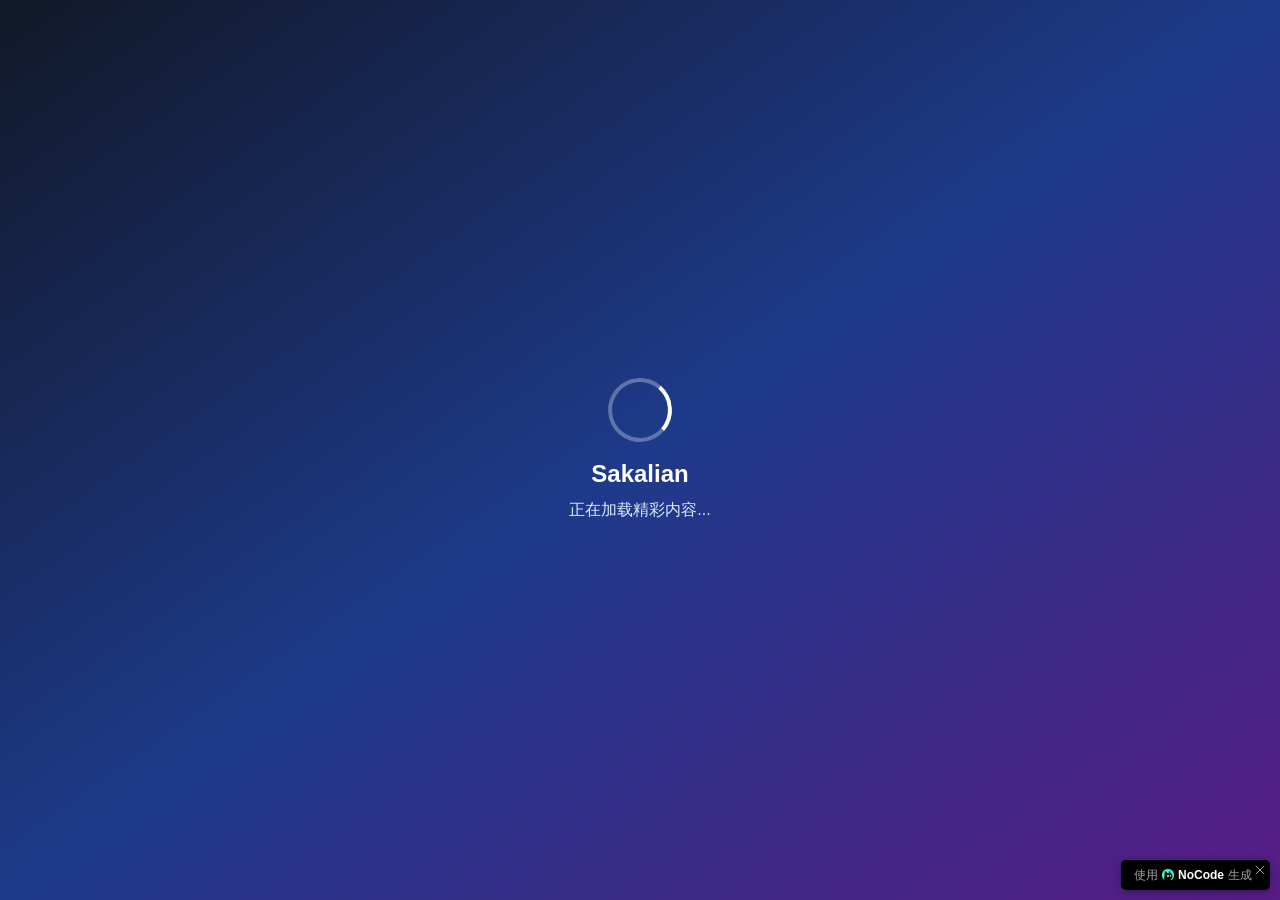
==== commit c515b108: "Add files via upload" ====
--- a/index.html
+++ b/index.html
@@ -460,7 +460,7 @@
 </style></head>
               
   <body>
-    <div id="root"><section aria-label="Notifications alt+T" tabindex="-1" aria-live="polite" aria-relevant="additions text" aria-atomic="false"></section><div class="min-h-screen bg-gradient-to-br from-gray-900 via-blue-900 to-purple-900"><nav class="fixed top-0 left-0 right-0 z-50 transition-all duration-300 bg-gray-900/70 backdrop-blur-md" style="transform: none;"><div class="max-w-7xl mx-auto px-4 sm:px-6 lg:px-8"><div class="flex justify-between items-center h-16"><div class="flex items-center space-x-2" tabindex="0"><div class="w-8 h-8 bg-gradient-to-r from-blue-600 to-purple-600 rounded-lg flex items-center justify-center"><svg xmlns="http://www.w3.org/2000/svg" width="24" height="24" viewBox="0 0 24 24" fill="none" stroke="currentColor" stroke-width="2" stroke-linecap="round" stroke-linejoin="round" class="lucide lucide-house w-5 h-5 text-white"><path d="M15 21v-8a1 1 0 0 0-1-1h-4a1 1 0 0 0-1 1v8"></path><path d="M3 10a2 2 0 0 1 .709-1.528l7-5.999a2 2 0 0 1 2.582 0l7 5.999A2 2 0 0 1 21 10v9a2 2 0 0 1-2 2H5a2 2 0 0 1-2-2z"></path></svg></div><span class="text-xl font-bold bg-gradient-to-r from-blue-400 to-purple-400 bg-clip-text text-transparent">Sakalian</span></div><div class="hidden md:flex space-x-1"><button class="relative px-4 py-2 rounded-lg font-medium transition-all duration-200 text-blue-400 bg-white/10" tabindex="0">关于我<div class="absolute bottom-0 left-0 right-0 h-0.5 bg-gradient-to-r from-blue-400 to-purple-400" style="opacity: 1;"></div></button><button class="relative px-4 py-2 rounded-lg font-medium transition-all duration-200 text-gray-300 hover:text-blue-400 hover:bg-white/5" tabindex="0">技能</button><button class="relative px-4 py-2 rounded-lg font-medium transition-all duration-200 text-gray-300 hover:text-blue-400 hover:bg-white/5" tabindex="0">项目</button><button class="relative px-4 py-2 rounded-lg font-medium transition-all duration-200 text-gray-300 hover:text-blue-400 hover:bg-white/5" tabindex="0">联系</button></div><button class="md:hidden p-2 rounded-lg bg-white/10 hover:bg-white/20 transition-colors" tabindex="0"><svg xmlns="http://www.w3.org/2000/svg" width="24" height="24" viewBox="0 0 24 24" fill="none" stroke="currentColor" stroke-width="2" stroke-linecap="round" stroke-linejoin="round" class="lucide lucide-menu w-6 h-6 text-white"><line x1="4" x2="20" y1="12" y2="12"></line><line x1="4" x2="20" y1="6" y2="6"></line><line x1="4" x2="20" y1="18" y2="18"></line></svg></button></div></div></nav><main><section class="relative min-h-screen flex items-center justify-center px-4 sm:px-6 lg:px-8 overflow-hidden"><div class="absolute inset-0 bg-gradient-to-br from-gray-900 via-blue-900 to-purple-900"></div><div class="absolute inset-0 bg-gradient-to-r from-blue-600/5 to-purple-600/5"></div><div class="absolute top-20 left-10 w-20 h-20 bg-blue-200/30 rounded-full blur-xl animate-pulse"></div><div class="absolute bottom-20 right-10 w-32 h-32 bg-purple-200/30 rounded-full blur-xl animate-pulse" style="animation-delay: 1s;"></div><div class="relative z-10 text-center max-w-5xl mx-auto"><div class="mb-8" style="opacity: 1; transform: none;"><div class="relative inline-block"><div class="absolute inset-0 bg-gradient-to-r from-blue-600 to-purple-600 rounded-full blur-lg opacity-30 animate-pulse"></div><img src="./index_files/avatar.png" alt="头像" class="relative w-32 h-32 sm:w-40 sm:h-40 rounded-full mx-auto object-cover border-4 border-white shadow-2xl"></div></div><h1 class="text-4xl sm:text-5xl md:text-6xl lg:text-7xl font-bold mb-6 bg-gradient-to-r from-white via-blue-100 to-purple-100 bg-clip-text text-transparent leading-tight" style="opacity: 1; transform: none;">Sakalian</h1><p class="text-xl sm:text-2xl md:text-3xl text-gray-300 mb-6 font-light" style="opacity: 1; transform: none;">全栈开发工程师 &amp; UI设计师</p><div class="flex items-center justify-center space-x-2 text-gray-400 mb-8" style="opacity: 1; transform: none;"><svg xmlns="http://www.w3.org/2000/svg" width="24" height="24" viewBox="0 0 24 24" fill="none" stroke="currentColor" stroke-width="2" stroke-linecap="round" stroke-linejoin="round" class="lucide lucide-map-pin w-5 h-5"><path d="M20 10c0 4.993-5.539 10.193-7.399 11.799a1 1 0 0 1-1.202 0C9.539 20.193 4 14.993 4 10a8 8 0 0 1 16 0"></path><circle cx="12" cy="10" r="3"></circle></svg><span class="text-lg">上海，中国</span></div><p class="text-lg sm:text-xl text-gray-300 mb-12 max-w-3xl mx-auto leading-relaxed" style="opacity: 1; transform: none;">热爱创造美好数字体验的开发者，专注于前端技术和用户体验设计。喜欢用代码编织梦想，用设计传递情感。致力于构建既美观又实用的数字产品。</p><div class="flex flex-col sm:flex-row gap-4 justify-center items-center mb-16" style="opacity: 1; transform: none;"><button class="px-8 py-4 bg-gradient-to-r from-blue-600 to-purple-600 text-white rounded-full font-medium hover:shadow-xl transform hover:scale-105 transition-all duration-300 flex items-center space-x-2 group" tabindex="0"><svg xmlns="http://www.w3.org/2000/svg" width="24" height="24" viewBox="0 0 24 24" fill="none" stroke="currentColor" stroke-width="2" stroke-linecap="round" stroke-linejoin="round" class="lucide lucide-download w-5 h-5 group-hover:animate-bounce"><path d="M21 15v4a2 2 0 0 1-2 2H5a2 2 0 0 1-2-2v-4"></path><polyline points="7 10 12 15 17 10"></polyline><line x1="12" x2="12" y1="15" y2="3"></line></svg><span>下载简历</span></button><div class="flex space-x-4"><a href="https://github.com/" target="_blank" rel="noopener noreferrer" class="p-4 bg-white/10 backdrop-blur-sm rounded-full shadow-lg hover:shadow-xl transform hover:scale-110 transition-all duration-300 hover:text-gray-800" tabindex="0" style="opacity: 1; transform: none;"><svg xmlns="http://www.w3.org/2000/svg" width="24" height="24" viewBox="0 0 24 24" fill="none" stroke="currentColor" stroke-width="2" stroke-linecap="round" stroke-linejoin="round" class="lucide lucide-github w-6 h-6"><path d="M15 22v-4a4.8 4.8 0 0 0-1-3.5c3 0 6-2 6-5.5.08-1.25-.27-2.48-1-3.5.28-1.15.28-2.35 0-3.5 0 0-1 0-3 1.5-2.64-.5-5.36-.5-8 0C6 2 5 2 5 2c-.3 1.15-.3 2.35 0 3.5A5.403 5.403 0 0 0 4 9c0 3.5 3 5.5 6 5.5-.39.49-.68 1.05-.85 1.65-.17.6-.22 1.23-.15 1.85v4"></path><path d="M9 18c-4.51 2-5-2-7-2"></path></svg></a><a href="https://linkedin.com/" target="_blank" rel="noopener noreferrer" class="p-4 bg-white/10 backdrop-blur-sm rounded-full shadow-lg hover:shadow-xl transform hover:scale-110 transition-all duration-300 hover:text-blue-600" tabindex="0" style="opacity: 1; transform: none;"><svg xmlns="http://www.w3.org/2000/svg" width="24" height="24" viewBox="0 0 24 24" fill="none" stroke="currentColor" stroke-width="2" stroke-linecap="round" stroke-linejoin="round" class="lucide lucide-linkedin w-6 h-6"><path d="M16 8a6 6 0 0 1 6 6v7h-4v-7a2 2 0 0 0-2-2 2 2 0 0 0-2 2v7h-4v-7a6 6 0 0 1 6-6z"></path><rect width="4" height="12" x="2" y="9"></rect><circle cx="4" cy="4" r="2"></circle></svg></a><a href="mailto:sakalian@example.com" target="_blank" rel="noopener noreferrer" class="p-4 bg-white/10 backdrop-blur-sm rounded-full shadow-lg hover:shadow-xl transform hover:scale-110 transition-all duration-300 hover:text-red-500" tabindex="0" style="opacity: 1; transform: none;"><svg xmlns="http://www.w3.org/2000/svg" width="24" height="24" viewBox="0 0 24 24" fill="none" stroke="currentColor" stroke-width="2" stroke-linecap="round" stroke-linejoin="round" class="lucide lucide-mail w-6 h-6"><rect width="20" height="16" x="2" y="4" rx="2"></rect><path d="m22 7-8.97 5.7a1.94 1.94 0 0 1-2.06 0L2 7"></path></svg></a></div></div></div></section><section id="skills" class="py-20 px-4 sm:px-6 lg:px-8 bg-gradient-to-br from-gray-900 via-blue-900 to-purple-900 relative overflow-hidden"><div class="absolute top-0 left-0 w-full h-full bg-gradient-to-br from-blue-900/30 to-purple-900/30"></div><div class="max-w-7xl mx-auto relative z-10"><div class="text-center mb-16"><h2 class="text-3xl sm:text-4xl md:text-5xl font-bold mb-6 bg-gradient-to-r from-blue-400 to-purple-400 bg-clip-text text-transparent" style="opacity: 0; transform: translateY(60px);">技能专长</h2><p class="text-lg sm:text-xl text-gray-300 max-w-3xl mx-auto leading-relaxed" style="opacity: 0; transform: translateY(60px);">持续学习和精进技术，致力于提供高质量的解决方案</p></div><div class="grid grid-cols-1 sm:grid-cols-2 lg:grid-cols-3 gap-6 lg:gap-8"><div class="group relative" style="opacity: 0; transform: translateY(60px);"><div class="relative bg-white/10 backdrop-blur-sm p-6 lg:p-8 rounded-2xl shadow-lg hover:shadow-2xl transition-all duration-500 group-hover:transform group-hover:scale-105 border border-white/20"><div class="absolute top-4 right-4 w-16 h-16 bg-gradient-to-r from-blue-400 to-blue-600 rounded-full opacity-20 group-hover:opacity-30 transition-opacity duration-300"></div><div class="relative mb-6"><div class="inline-flex p-4 bg-gradient-to-r from-blue-400 to-blue-600 rounded-2xl shadow-lg group-hover:shadow-xl transition-shadow duration-300"><svg xmlns="http://www.w3.org/2000/svg" width="24" height="24" viewBox="0 0 24 24" fill="none" stroke="currentColor" stroke-width="2" stroke-linecap="round" stroke-linejoin="round" class="lucide lucide-code w-8 h-8 text-white"><polyline points="16 18 22 12 16 6"></polyline><polyline points="8 6 2 12 8 18"></polyline></svg></div></div><div class="relative"><div class="flex justify-between items-center mb-4"><h3 class="text-xl font-bold text-white group-hover:text-blue-300 transition-colors duration-300">React</h3><span class="text-lg font-semibold text-gray-300 bg-white/10 px-3 py-1 rounded-full">95%</span></div><div class="relative"><div class="w-full bg-white/20 rounded-full h-3 overflow-hidden"><div class="h-full rounded-full bg-gradient-to-r from-blue-400 to-blue-600 relative" style="width: 0px;"><div class="absolute inset-0 bg-white/30 rounded-full animate-pulse"></div></div></div><p class="mt-3 text-sm text-gray-300 leading-relaxed" style="opacity: 0;">精通React生态系统，包括Hooks、Context、Redux等</p></div></div><div class="absolute inset-0 bg-gradient-to-r from-blue-600/5 to-purple-600/5 rounded-2xl opacity-0 group-hover:opacity-100 transition-opacity duration-300"></div></div></div><div class="group relative" style="opacity: 0; transform: translateY(60px);"><div class="relative bg-white/10 backdrop-blur-sm p-6 lg:p-8 rounded-2xl shadow-lg hover:shadow-2xl transition-all duration-500 group-hover:transform group-hover:scale-105 border border-white/20"><div class="absolute top-4 right-4 w-16 h-16 bg-gradient-to-r from-yellow-400 to-yellow-600 rounded-full opacity-20 group-hover:opacity-30 transition-opacity duration-300"></div><div class="relative mb-6"><div class="inline-flex p-4 bg-gradient-to-r from-yellow-400 to-yellow-600 rounded-2xl shadow-lg group-hover:shadow-xl transition-shadow duration-300"><svg xmlns="http://www.w3.org/2000/svg" width="24" height="24" viewBox="0 0 24 24" fill="none" stroke="currentColor" stroke-width="2" stroke-linecap="round" stroke-linejoin="round" class="lucide lucide-code w-8 h-8 text-white"><polyline points="16 18 22 12 16 6"></polyline><polyline points="8 6 2 12 8 18"></polyline></svg></div></div><div class="relative"><div class="flex justify-between items-center mb-4"><h3 class="text-xl font-bold text-white group-hover:text-blue-300 transition-colors duration-300">JavaScript</h3><span class="text-lg font-semibold text-gray-300 bg-white/10 px-3 py-1 rounded-full">98%</span></div><div class="relative"><div class="w-full bg-white/20 rounded-full h-3 overflow-hidden"><div class="h-full rounded-full bg-gradient-to-r from-yellow-400 to-yellow-600 relative" style="width: 0px;"><div class="absolute inset-0 bg-white/30 rounded-full animate-pulse"></div></div></div><p class="mt-3 text-sm text-gray-300 leading-relaxed" style="opacity: 0;">深入理解ES6+特性，异步编程和性能优化</p></div></div><div class="absolute inset-0 bg-gradient-to-r from-blue-600/5 to-purple-600/5 rounded-2xl opacity-0 group-hover:opacity-100 transition-opacity duration-300"></div></div></div><div class="group relative" style="opacity: 0; transform: translateY(60px);"><div class="relative bg-white/10 backdrop-blur-sm p-6 lg:p-8 rounded-2xl shadow-lg hover:shadow-2xl transition-all duration-500 group-hover:transform group-hover:scale-105 border border-white/20"><div class="absolute top-4 right-4 w-16 h-16 bg-gradient-to-r from-blue-500 to-blue-700 rounded-full opacity-20 group-hover:opacity-30 transition-opacity duration-300"></div><div class="relative mb-6"><div class="inline-flex p-4 bg-gradient-to-r from-blue-500 to-blue-700 rounded-2xl shadow-lg group-hover:shadow-xl transition-shadow duration-300"><svg xmlns="http://www.w3.org/2000/svg" width="24" height="24" viewBox="0 0 24 24" fill="none" stroke="currentColor" stroke-width="2" stroke-linecap="round" stroke-linejoin="round" class="lucide lucide-code w-8 h-8 text-white"><polyline points="16 18 22 12 16 6"></polyline><polyline points="8 6 2 12 8 18"></polyline></svg></div></div><div class="relative"><div class="flex justify-between items-center mb-4"><h3 class="text-xl font-bold text-white group-hover:text-blue-300 transition-colors duration-300">TypeScript</h3><span class="text-lg font-semibold text-gray-300 bg-white/10 px-3 py-1 rounded-full">90%</span></div><div class="relative"><div class="w-full bg-white/20 rounded-full h-3 overflow-hidden"><div class="h-full rounded-full bg-gradient-to-r from-blue-500 to-blue-700 relative" style="width: 0px;"><div class="absolute inset-0 bg-white/30 rounded-full animate-pulse"></div></div></div><p class="mt-3 text-sm text-gray-300 leading-relaxed" style="opacity: 0;">熟练使用TypeScript进行类型安全的开发</p></div></div><div class="absolute inset-0 bg-gradient-to-r from-blue-600/5 to-purple-600/5 rounded-2xl opacity-0 group-hover:opacity-100 transition-opacity duration-300"></div></div></div><div class="group relative" style="opacity: 0; transform: translateY(60px);"><div class="relative bg-white/10 backdrop-blur-sm p-6 lg:p-8 rounded-2xl shadow-lg hover:shadow-2xl transition-all duration-500 group-hover:transform group-hover:scale-105 border border-white/20"><div class="absolute top-4 right-4 w-16 h-16 bg-gradient-to-r from-green-400 to-green-600 rounded-full opacity-20 group-hover:opacity-30 transition-opacity duration-300"></div><div class="relative mb-6"><div class="inline-flex p-4 bg-gradient-to-r from-green-400 to-green-600 rounded-2xl shadow-lg group-hover:shadow-xl transition-shadow duration-300"><svg xmlns="http://www.w3.org/2000/svg" width="24" height="24" viewBox="0 0 24 24" fill="none" stroke="currentColor" stroke-width="2" stroke-linecap="round" stroke-linejoin="round" class="lucide lucide-database w-8 h-8 text-white"><ellipse cx="12" cy="5" rx="9" ry="3"></ellipse><path d="M3 5V19A9 3 0 0 0 21 19V5"></path><path d="M3 12A9 3 0 0 0 21 12"></path></svg></div></div><div class="relative"><div class="flex justify-between items-center mb-4"><h3 class="text-xl font-bold text-white group-hover:text-blue-300 transition-colors duration-300">Node.js</h3><span class="text-lg font-semibold text-gray-300 bg-white/10 px-3 py-1 rounded-full">85%</span></div><div class="relative"><div class="w-full bg-white/20 rounded-full h-3 overflow-hidden"><div class="h-full rounded-full bg-gradient-to-r from-green-400 to-green-600 relative" style="width: 0px;"><div class="absolute inset-0 bg-white/30 rounded-full animate-pulse"></div></div></div><p class="mt-3 text-sm text-gray-300 leading-relaxed" style="opacity: 0;">后端开发经验，RESTful API设计和数据库操作</p></div></div><div class="absolute inset-0 bg-gradient-to-r from-blue-600/5 to-purple-600/5 rounded-2xl opacity-0 group-hover:opacity-100 transition-opacity duration-300"></div></div></div><div class="group relative" style="opacity: 0; transform: translateY(60px);"><div class="relative bg-white/10 backdrop-blur-sm p-6 lg:p-8 rounded-2xl shadow-lg hover:shadow-2xl transition-all duration-500 group-hover:transform group-hover:scale-105 border border-white/20"><div class="absolute top-4 right-4 w-16 h-16 bg-gradient-to-r from-purple-400 to-purple-600 rounded-full opacity-20 group-hover:opacity-30 transition-opacity duration-300"></div><div class="relative mb-6"><div class="inline-flex p-4 bg-gradient-to-r from-purple-400 to-purple-600 rounded-2xl shadow-lg group-hover:shadow-xl transition-shadow duration-300"><svg xmlns="http://www.w3.org/2000/svg" width="24" height="24" viewBox="0 0 24 24" fill="none" stroke="currentColor" stroke-width="2" stroke-linecap="round" stroke-linejoin="round" class="lucide lucide-palette w-8 h-8 text-white"><circle cx="13.5" cy="6.5" r=".5" fill="currentColor"></circle><circle cx="17.5" cy="10.5" r=".5" fill="currentColor"></circle><circle cx="8.5" cy="7.5" r=".5" fill="currentColor"></circle><circle cx="6.5" cy="12.5" r=".5" fill="currentColor"></circle><path d="M12 2C6.5 2 2 6.5 2 12s4.5 10 10 10c.926 0 1.648-.746 1.648-1.688 0-.437-.18-.835-.437-1.125-.29-.289-.438-.652-.438-1.125a1.64 1.64 0 0 1 1.668-1.668h1.996c3.051 0 5.555-2.503 5.555-5.554C21.965 6.012 17.461 2 12 2z"></path></svg></div></div><div class="relative"><div class="flex justify-between items-center mb-4"><h3 class="text-xl font-bold text-white group-hover:text-blue-300 transition-colors duration-300">UI/UX设计</h3><span class="text-lg font-semibold text-gray-300 bg-white/10 px-3 py-1 rounded-full">80%</span></div><div class="relative"><div class="w-full bg-white/20 rounded-full h-3 overflow-hidden"><div class="h-full rounded-full bg-gradient-to-r from-purple-400 to-purple-600 relative" style="width: 0px;"><div class="absolute inset-0 bg-white/30 rounded-full animate-pulse"></div></div></div><p class="mt-3 text-sm text-gray-300 leading-relaxed" style="opacity: 0;">注重用户体验，擅长创建直观美观的界面</p></div></div><div class="absolute inset-0 bg-gradient-to-r from-blue-600/5 to-purple-600/5 rounded-2xl opacity-0 group-hover:opacity-100 transition-opacity duration-300"></div></div></div><div class="group relative" style="opacity: 0; transform: translateY(60px);"><div class="relative bg-white/10 backdrop-blur-sm p-6 lg:p-8 rounded-2xl shadow-lg hover:shadow-2xl transition-all duration-500 group-hover:transform group-hover:scale-105 border border-white/20"><div class="absolute top-4 right-4 w-16 h-16 bg-gradient-to-r from-indigo-400 to-indigo-600 rounded-full opacity-20 group-hover:opacity-30 transition-opacity duration-300"></div><div class="relative mb-6"><div class="inline-flex p-4 bg-gradient-to-r from-indigo-400 to-indigo-600 rounded-2xl shadow-lg group-hover:shadow-xl transition-shadow duration-300"><svg xmlns="http://www.w3.org/2000/svg" width="24" height="24" viewBox="0 0 24 24" fill="none" stroke="currentColor" stroke-width="2" stroke-linecap="round" stroke-linejoin="round" class="lucide lucide-code w-8 h-8 text-white"><polyline points="16 18 22 12 16 6"></polyline><polyline points="8 6 2 12 8 18"></polyline></svg></div></div><div class="relative"><div class="flex justify-between items-center mb-4"><h3 class="text-xl font-bold text-white group-hover:text-blue-300 transition-colors duration-300">Python</h3><span class="text-lg font-semibold text-gray-300 bg-white/10 px-3 py-1 rounded-full">75%</span></div><div class="relative"><div class="w-full bg-white/20 rounded-full h-3 overflow-hidden"><div class="h-full rounded-full bg-gradient-to-r from-indigo-400 to-indigo-600 relative" style="width: 0px;"><div class="absolute inset-0 bg-white/30 rounded-full animate-pulse"></div></div></div><p class="mt-3 text-sm text-gray-300 leading-relaxed" style="opacity: 0;">数据处理和机器学习项目经验</p></div></div><div class="absolute inset-0 bg-gradient-to-r from-blue-600/5 to-purple-600/5 rounded-2xl opacity-0 group-hover:opacity-100 transition-opacity duration-300"></div></div></div></div><div class="mt-16 grid grid-cols-2 md:grid-cols-4 gap-8 text-center"><div class="bg-white/10 backdrop-blur-sm p-6 rounded-2xl border border-white/20" style="opacity: 0; transform: translateY(60px);"><div class="text-3xl font-bold bg-gradient-to-r from-blue-400 to-purple-400 bg-clip-text text-transparent mb-2">5+</div><div class="text-gray-300 font-medium">年开发经验</div></div><div class="bg-white/10 backdrop-blur-sm p-6 rounded-2xl border border-white/20" style="opacity: 0; transform: translateY(60px);"><div class="text-3xl font-bold bg-gradient-to-r from-blue-400 to-purple-400 bg-clip-text text-transparent mb-2">50+</div><div class="text-gray-300 font-medium">完成项目</div></div><div class="bg-white/10 backdrop-blur-sm p-6 rounded-2xl border border-white/20" style="opacity: 0; transform: translateY(60px);"><div class="text-3xl font-bold bg-gradient-to-r from-blue-400 to-purple-400 bg-clip-text text-transparent mb-2">10+</div><div class="text-gray-300 font-medium">技术栈</div></div><div class="bg-white/10 backdrop-blur-sm p-6 rounded-2xl border border-white/20" style="opacity: 0; transform: translateY(60px);"><div class="text-3xl font-bold bg-gradient-to-r from-blue-400 to-purple-400 bg-clip-text text-transparent mb-2">100%</div><div class="text-gray-300 font-medium">客户满意度</div></div></div></div></section><section id="projects" class="py-20 px-4 sm:px-6 lg:px-8 bg-gradient-to-br from-gray-900 via-blue-900 to-purple-900 relative overflow-hidden"><div class="absolute top-0 left-0 w-full h-full bg-gradient-to-br from-blue-900/30 to-purple-900/30"></div><div class="max-w-7xl mx-auto relative z-10"><div class="text-center mb-16"><h2 class="text-3xl sm:text-4xl md:text-5xl font-bold mb-6 bg-gradient-to-r from-blue-400 to-purple-400 bg-clip-text text-transparent" style="opacity: 0; transform: translateY(60px);">精选项目</h2><p class="text-lg sm:text-xl text-gray-300 max-w-3xl mx-auto leading-relaxed" style="opacity: 0; transform: translateY(60px);">以下是我参与开发的一些代表性项目，展示了我在不同技术领域的专业能力</p></div><div class="grid grid-cols-1 md:grid-cols-2 lg:grid-cols-3 gap-8"><div class="group relative" style="opacity: 0; transform: translateY(60px);"><div class="relative bg-white/10 backdrop-blur-sm rounded-2xl shadow-lg hover:shadow-2xl transition-all duration-500 overflow-hidden group-hover:transform group-hover:scale-105 border border-white/20"><div class="relative overflow-hidden"><img src="/index_files/project1.png" alt="智能电商平台" class="w-full h-48 sm:h-56 mx-auto object-cover group-hover:scale-110 transition-transform duration-700"><div class="absolute inset-0 bg-gradient-to-t from-black/60 via-transparent to-transparent opacity-0 group-hover:opacity-100 transition-opacity duration-300"></div><div class="absolute inset-0 flex items-center justify-center space-x-4 opacity-0 group-hover:opacity-100 transition-opacity duration-300"><button class="p-3 bg-white/20 backdrop-blur-sm rounded-full shadow-lg hover:shadow-xl transition-all duration-300" tabindex="0"><svg xmlns="http://www.w3.org/2000/svg" width="24" height="24" viewBox="0 0 24 24" fill="none" stroke="currentColor" stroke-width="2" stroke-linecap="round" stroke-linejoin="round" class="lucide lucide-eye w-5 h-5 text-white"><path d="M2.062 12.348a1 1 0 0 1 0-.696 10.75 10.75 0 0 1 19.876 0 1 1 0 0 1 0 .696 10.75 10.75 0 0 1-19.876 0"></path><circle cx="12" cy="12" r="3"></circle></svg></button><a href="https://github.com/" target="_blank" rel="noopener noreferrer" class="p-3 bg-white/20 backdrop-blur-sm rounded-full shadow-lg hover:shadow-xl transition-all duration-300" tabindex="0"><svg xmlns="http://www.w3.org/2000/svg" width="24" height="24" viewBox="0 0 24 24" fill="none" stroke="currentColor" stroke-width="2" stroke-linecap="round" stroke-linejoin="round" class="lucide lucide-github w-5 h-5 text-white"><path d="M15 22v-4a4.8 4.8 0 0 0-1-3.5c3 0 6-2 6-5.5.08-1.25-.27-2.48-1-3.5.28-1.15.28-2.35 0-3.5 0 0-1 0-3 1.5-2.64-.5-5.36-.5-8 0C6 2 5 2 5 2c-.3 1.15-.3 2.35 0 3.5A5.403 5.403 0 0 0 4 9c0 3.5 3 5.5 6 5.5-.39.49-.68 1.05-.85 1.65-.17.6-.22 1.23-.15 1.85v4"></path><path d="M9 18c-4.51 2-5-2-7-2"></path></svg></a><a href="https://example.com/" target="_blank" rel="noopener noreferrer" class="p-3 bg-white/20 backdrop-blur-sm rounded-full shadow-lg hover:shadow-xl transition-all duration-300" tabindex="0"><svg xmlns="http://www.w3.org/2000/svg" width="24" height="24" viewBox="0 0 24 24" fill="none" stroke="currentColor" stroke-width="2" stroke-linecap="round" stroke-linejoin="round" class="lucide lucide-external-link w-5 h-5 text-white"><path d="M15 3h6v6"></path><path d="M10 14 21 3"></path><path d="M18 13v6a2 2 0 0 1-2 2H5a2 2 0 0 1-2-2V8a2 2 0 0 1 2-2h6"></path></svg></a></div></div><div class="p-6"><h3 class="text-xl font-bold mb-3 text-white group-hover:text-blue-300 transition-colors duration-300">智能电商平台</h3><p class="text-gray-300 mb-4 text-sm leading-relaxed line-clamp-3">基于React和Node.js构建的全栈电商解决方案，支持实时聊天、智能推荐、支付集成等功能。采用微服务架构，具备高可用性和可扩展性。</p><div class="flex flex-wrap gap-2 mb-4"><span class="px-3 py-1 bg-blue-500/20 text-blue-300 rounded-full text-xs font-medium hover:bg-blue-500/30 transition-colors duration-200">React</span><span class="px-3 py-1 bg-blue-500/20 text-blue-300 rounded-full text-xs font-medium hover:bg-blue-500/30 transition-colors duration-200">Node.js</span><span class="px-3 py-1 bg-blue-500/20 text-blue-300 rounded-full text-xs font-medium hover:bg-blue-500/30 transition-colors duration-200">MongoDB</span><span class="px-3 py-1 bg-blue-500/20 text-blue-300 rounded-full text-xs font-medium hover:bg-blue-500/30 transition-colors duration-200">Redis</span><span class="px-3 py-1 bg-blue-500/20 text-blue-300 rounded-full text-xs font-medium hover:bg-blue-500/30 transition-colors duration-200">Docker</span></div><div class="flex items-center justify-between text-sm text-gray-400"><div class="flex items-center space-x-1"><svg xmlns="http://www.w3.org/2000/svg" width="24" height="24" viewBox="0 0 24 24" fill="none" stroke="currentColor" stroke-width="2" stroke-linecap="round" stroke-linejoin="round" class="lucide lucide-calendar w-4 h-4"><path d="M8 2v4"></path><path d="M16 2v4"></path><rect width="18" height="18" x="3" y="4" rx="2"></rect><path d="M3 10h18"></path></svg><span>2024.03</span></div><div class="flex items-center space-x-1"><svg xmlns="http://www.w3.org/2000/svg" width="24" height="24" viewBox="0 0 24 24" fill="none" stroke="currentColor" stroke-width="2" stroke-linecap="round" stroke-linejoin="round" class="lucide lucide-users w-4 h-4"><path d="M16 21v-2a4 4 0 0 0-4-4H6a4 4 0 0 0-4 4v2"></path><circle cx="9" cy="7" r="4"></circle><path d="M22 21v-2a4 4 0 0 0-3-3.87"></path><path d="M16 3.13a4 4 0 0 1 0 7.75"></path></svg><span>5人团队</span></div></div></div></div></div><div class="group relative" style="opacity: 0; transform: translateY(60px);"><div class="relative bg-white/10 backdrop-blur-sm rounded-2xl shadow-lg hover:shadow-2xl transition-all duration-500 overflow-hidden group-hover:transform group-hover:scale-105 border border-white/20"><div class="relative overflow-hidden"><img src="/index_files/project2.png" alt="数据可视化仪表板" class="w-full h-48 sm:h-56 mx-auto object-cover group-hover:scale-110 transition-transform duration-700"><div class="absolute inset-0 bg-gradient-to-t from-black/60 via-transparent to-transparent opacity-0 group-hover:opacity-100 transition-opacity duration-300"></div><div class="absolute inset-0 flex items-center justify-center space-x-4 opacity-0 group-hover:opacity-100 transition-opacity duration-300"><button class="p-3 bg-white/20 backdrop-blur-sm rounded-full shadow-lg hover:shadow-xl transition-all duration-300" tabindex="0"><svg xmlns="http://www.w3.org/2000/svg" width="24" height="24" viewBox="0 0 24 24" fill="none" stroke="currentColor" stroke-width="2" stroke-linecap="round" stroke-linejoin="round" class="lucide lucide-eye w-5 h-5 text-white"><path d="M2.062 12.348a1 1 0 0 1 0-.696 10.75 10.75 0 0 1 19.876 0 1 1 0 0 1 0 .696 10.75 10.75 0 0 1-19.876 0"></path><circle cx="12" cy="12" r="3"></circle></svg></button><a href="https://github.com/" target="_blank" rel="noopener noreferrer" class="p-3 bg-white/20 backdrop-blur-sm rounded-full shadow-lg hover:shadow-xl transition-all duration-300" tabindex="0"><svg xmlns="http://www.w3.org/2000/svg" width="24" height="24" viewBox="0 0 24 24" fill="none" stroke="currentColor" stroke-width="2" stroke-linecap="round" stroke-linejoin="round" class="lucide lucide-github w-5 h-5 text-white"><path d="M15 22v-4a4.8 4.8 0 0 0-1-3.5c3 0 6-2 6-5.5.08-1.25-.27-2.48-1-3.5.28-1.15.28-2.35 0-3.5 0 0-1 0-3 1.5-2.64-.5-5.36-.5-8 0C6 2 5 2 5 2c-.3 1.15-.3 2.35 0 3.5A5.403 5.403 0 0 0 4 9c0 3.5 3 5.5 6 5.5-.39.49-.68 1.05-.85 1.65-.17.6-.22 1.23-.15 1.85v4"></path><path d="M9 18c-4.51 2-5-2-7-2"></path></svg></a><a href="https://example.com/" target="_blank" rel="noopener noreferrer" class="p-3 bg-white/20 backdrop-blur-sm rounded-full shadow-lg hover:shadow-xl transition-all duration-300" tabindex="0"><svg xmlns="http://www.w3.org/2000/svg" width="24" height="24" viewBox="0 0 24 24" fill="none" stroke="currentColor" stroke-width="2" stroke-linecap="round" stroke-linejoin="round" class="lucide lucide-external-link w-5 h-5 text-white"><path d="M15 3h6v6"></path><path d="M10 14 21 3"></path><path d="M18 13v6a2 2 0 0 1-2 2H5a2 2 0 0 1-2-2V8a2 2 0 0 1 2-2h6"></path></svg></a></div></div><div class="p-6"><h3 class="text-xl font-bold mb-3 text-white group-hover:text-blue-300 transition-colors duration-300">数据可视化仪表板</h3><p class="text-gray-300 mb-4 text-sm leading-relaxed line-clamp-3">企业级数据分析和可视化平台，支持多种图表类型、实时数据更新、自定义报表生成。提供直观的数据洞察和决策支持。</p><div class="flex flex-wrap gap-2 mb-4"><span class="px-3 py-1 bg-blue-500/20 text-blue-300 rounded-full text-xs font-medium hover:bg-blue-500/30 transition-colors duration-200">D3.js</span><span class="px-3 py-1 bg-blue-500/20 text-blue-300 rounded-full text-xs font-medium hover:bg-blue-500/30 transition-colors duration-200">React</span><span class="px-3 py-1 bg-blue-500/20 text-blue-300 rounded-full text-xs font-medium hover:bg-blue-500/30 transition-colors duration-200">Python</span><span class="px-3 py-1 bg-blue-500/20 text-blue-300 rounded-full text-xs font-medium hover:bg-blue-500/30 transition-colors duration-200">PostgreSQL</span><span class="px-3 py-1 bg-blue-500/20 text-blue-300 rounded-full text-xs font-medium hover:bg-blue-500/30 transition-colors duration-200">WebSocket</span></div><div class="flex items-center justify-between text-sm text-gray-400"><div class="flex items-center space-x-1"><svg xmlns="http://www.w3.org/2000/svg" width="24" height="24" viewBox="0 0 24 24" fill="none" stroke="currentColor" stroke-width="2" stroke-linecap="round" stroke-linejoin="round" class="lucide lucide-calendar w-4 h-4"><path d="M8 2v4"></path><path d="M16 2v4"></path><rect width="18" height="18" x="3" y="4" rx="2"></rect><path d="M3 10h18"></path></svg><span>2024.01</span></div><div class="flex items-center space-x-1"><svg xmlns="http://www.w3.org/2000/svg" width="24" height="24" viewBox="0 0 24 24" fill="none" stroke="currentColor" stroke-width="2" stroke-linecap="round" stroke-linejoin="round" class="lucide lucide-users w-4 h-4"><path d="M16 21v-2a4 4 0 0 0-4-4H6a4 4 0 0 0-4 4v2"></path><circle cx="9" cy="7" r="4"></circle><path d="M22 21v-2a4 4 0 0 0-3-3.87"></path><path d="M16 3.13a4 4 0 0 1 0 7.75"></path></svg><span>3人团队</span></div></div></div></div></div><div class="group relative" style="opacity: 0; transform: translateY(60px);"><div class="relative bg-white/10 backdrop-blur-sm rounded-2xl shadow-lg hover:shadow-2xl transition-all duration-500 overflow-hidden group-hover:transform group-hover:scale-105 border border-white/20"><div class="relative overflow-hidden"><img src="/index_files/project3.png" alt="移动端社交应用" class="w-full h-48 sm:h-56 mx-auto object-cover group-hover:scale-110 transition-transform duration-700"><div class="absolute inset-0 bg-gradient-to-t from-black/60 via-transparent to-transparent opacity-0 group-hover:opacity-100 transition-opacity duration-300"></div><div class="absolute inset-0 flex items-center justify-center space-x-4 opacity-0 group-hover:opacity-100 transition-opacity duration-300"><button class="p-3 bg-white/20 backdrop-blur-sm rounded-full shadow-lg hover:shadow-xl transition-all duration-300" tabindex="0"><svg xmlns="http://www.w3.org/2000/svg" width="24" height="24" viewBox="0 0 24 24" fill="none" stroke="currentColor" stroke-width="2" stroke-linecap="round" stroke-linejoin="round" class="lucide lucide-eye w-5 h-5 text-white"><path d="M2.062 12.348a1 1 0 0 1 0-.696 10.75 10.75 0 0 1 19.876 0 1 1 0 0 1 0 .696 10.75 10.75 0 0 1-19.876 0"></path><circle cx="12" cy="12" r="3"></circle></svg></button><a href="https://github.com/" target="_blank" rel="noopener noreferrer" class="p-3 bg-white/20 backdrop-blur-sm rounded-full shadow-lg hover:shadow-xl transition-all duration-300" tabindex="0"><svg xmlns="http://www.w3.org/2000/svg" width="24" height="24" viewBox="0 0 24 24" fill="none" stroke="currentColor" stroke-width="2" stroke-linecap="round" stroke-linejoin="round" class="lucide lucide-github w-5 h-5 text-white"><path d="M15 22v-4a4.8 4.8 0 0 0-1-3.5c3 0 6-2 6-5.5.08-1.25-.27-2.48-1-3.5.28-1.15.28-2.35 0-3.5 0 0-1 0-3 1.5-2.64-.5-5.36-.5-8 0C6 2 5 2 5 2c-.3 1.15-.3 2.35 0 3.5A5.403 5.403 0 0 0 4 9c0 3.5 3 5.5 6 5.5-.39.49-.68 1.05-.85 1.65-.17.6-.22 1.23-.15 1.85v4"></path><path d="M9 18c-4.51 2-5-2-7-2"></path></svg></a><a href="https://example.com/" target="_blank" rel="noopener noreferrer" class="p-3 bg-white/20 backdrop-blur-sm rounded-full shadow-lg hover:shadow-xl transition-all duration-300" tabindex="0"><svg xmlns="http://www.w3.org/2000/svg" width="24" height="24" viewBox="0 0 24 24" fill="none" stroke="currentColor" stroke-width="2" stroke-linecap="round" stroke-linejoin="round" class="lucide lucide-external-link w-5 h-5 text-white"><path d="M15 3h6v6"></path><path d="M10 14 21 3"></path><path d="M18 13v6a2 2 0 0 1-2 2H5a2 2 0 0 1-2-2V8a2 2 0 0 1 2-2h6"></path></svg></a></div></div><div class="p-6"><h3 class="text-xl font-bold mb-3 text-white group-hover:text-blue-300 transition-colors duration-300">移动端社交应用</h3><p class="text-gray-300 mb-4 text-sm leading-relaxed line-clamp-3">现代化的社交移动应用，支持实时消息、动态分享、位置服务、视频通话等功能。采用React Native开发，支持iOS和Android平台。</p><div class="flex flex-wrap gap-2 mb-4"><span class="px-3 py-1 bg-blue-500/20 text-blue-300 rounded-full text-xs font-medium hover:bg-blue-500/30 transition-colors duration-200">React Native</span><span class="px-3 py-1 bg-blue-500/20 text-blue-300 rounded-full text-xs font-medium hover:bg-blue-500/30 transition-colors duration-200">Firebase</span><span class="px-3 py-1 bg-blue-500/20 text-blue-300 rounded-full text-xs font-medium hover:bg-blue-500/30 transition-colors duration-200">Redux</span><span class="px-3 py-1 bg-blue-500/20 text-blue-300 rounded-full text-xs font-medium hover:bg-blue-500/30 transition-colors duration-200">WebRTC</span><span class="px-3 py-1 bg-blue-500/20 text-blue-300 rounded-full text-xs font-medium hover:bg-blue-500/30 transition-colors duration-200">Push通知</span></div><div class="flex items-center justify-between text-sm text-gray-400"><div class="flex items-center space-x-1"><svg xmlns="http://www.w3.org/2000/svg" width="24" height="24" viewBox="0 0 24 24" fill="none" stroke="currentColor" stroke-width="2" stroke-linecap="round" stroke-linejoin="round" class="lucide lucide-calendar w-4 h-4"><path d="M8 2v4"></path><path d="M16 2v4"></path><rect width="18" height="18" x="3" y="4" rx="2"></rect><path d="M3 10h18"></path></svg><span>2023.11</span></div><div class="flex items-center space-x-1"><svg xmlns="http://www.w3.org/2000/svg" width="24" height="24" viewBox="0 0 24 24" fill="none" stroke="currentColor" stroke-width="2" stroke-linecap="round" stroke-linejoin="round" class="lucide lucide-users w-4 h-4"><path d="M16 21v-2a4 4 0 0 0-4-4H6a4 4 0 0 0-4 4v2"></path><circle cx="9" cy="7" r="4"></circle><path d="M22 21v-2a4 4 0 0 0-3-3.87"></path><path d="M16 3.13a4 4 0 0 1 0 7.75"></path></svg><span>4人团队</span></div></div></div></div></div><div class="group relative" style="opacity: 0; transform: translateY(60px);"><div class="relative bg-white/10 backdrop-blur-sm rounded-2xl shadow-lg hover:shadow-2xl transition-all duration-500 overflow-hidden group-hover:transform group-hover:scale-105 border border-white/20"><div class="relative overflow-hidden"><img src="/index_files/project4.png" alt="AI智能助手" class="w-full h-48 sm:h-56 mx-auto object-cover group-hover:scale-110 transition-transform duration-700"><div class="absolute inset-0 bg-gradient-to-t from-black/60 via-transparent to-transparent opacity-0 group-hover:opacity-100 transition-opacity duration-300"></div><div class="absolute inset-0 flex items-center justify-center space-x-4 opacity-0 group-hover:opacity-100 transition-opacity duration-300"><button class="p-3 bg-white/20 backdrop-blur-sm rounded-full shadow-lg hover:shadow-xl transition-all duration-300" tabindex="0"><svg xmlns="http://www.w3.org/2000/svg" width="24" height="24" viewBox="0 0 24 24" fill="none" stroke="currentColor" stroke-width="2" stroke-linecap="round" stroke-linejoin="round" class="lucide lucide-eye w-5 h-5 text-white"><path d="M2.062 12.348a1 1 0 0 1 0-.696 10.75 10.75 0 0 1 19.876 0 1 1 0 0 1 0 .696 10.75 10.75 0 0 1-19.876 0"></path><circle cx="12" cy="12" r="3"></circle></svg></button><a href="https://github.com/" target="_blank" rel="noopener noreferrer" class="p-3 bg-white/20 backdrop-blur-sm rounded-full shadow-lg hover:shadow-xl transition-all duration-300" tabindex="0"><svg xmlns="http://www.w3.org/2000/svg" width="24" height="24" viewBox="0 0 24 24" fill="none" stroke="currentColor" stroke-width="2" stroke-linecap="round" stroke-linejoin="round" class="lucide lucide-github w-5 h-5 text-white"><path d="M15 22v-4a4.8 4.8 0 0 0-1-3.5c3 0 6-2 6-5.5.08-1.25-.27-2.48-1-3.5.28-1.15.28-2.35 0-3.5 0 0-1 0-3 1.5-2.64-.5-5.36-.5-8 0C6 2 5 2 5 2c-.3 1.15-.3 2.35 0 3.5A5.403 5.403 0 0 0 4 9c0 3.5 3 5.5 6 5.5-.39.49-.68 1.05-.85 1.65-.17.6-.22 1.23-.15 1.85v4"></path><path d="M9 18c-4.51 2-5-2-7-2"></path></svg></a><a href="https://example.com/" target="_blank" rel="noopener noreferrer" class="p-3 bg-white/20 backdrop-blur-sm rounded-full shadow-lg hover:shadow-xl transition-all duration-300" tabindex="0"><svg xmlns="http://www.w3.org/2000/svg" width="24" height="24" viewBox="0 0 24 24" fill="none" stroke="currentColor" stroke-width="2" stroke-linecap="round" stroke-linejoin="round" class="lucide lucide-external-link w-5 h-5 text-white"><path d="M15 3h6v6"></path><path d="M10 14 21 3"></path><path d="M18 13v6a2 2 0 0 1-2 2H5a2 2 0 0 1-2-2V8a2 2 0 0 1 2-2h6"></path></svg></a></div></div><div class="p-6"><h3 class="text-xl font-bold mb-3 text-white group-hover:text-blue-300 transition-colors duration-300">AI智能助手</h3><p class="text-gray-300 mb-4 text-sm leading-relaxed line-clamp-3">基于机器学习的智能客服系统，支持自然语言处理、情感分析、智能问答等功能。提供24/7自动化客户服务。</p><div class="flex flex-wrap gap-2 mb-4"><span class="px-3 py-1 bg-blue-500/20 text-blue-300 rounded-full text-xs font-medium hover:bg-blue-500/30 transition-colors duration-200">Python</span><span class="px-3 py-1 bg-blue-500/20 text-blue-300 rounded-full text-xs font-medium hover:bg-blue-500/30 transition-colors duration-200">TensorFlow</span><span class="px-3 py-1 bg-blue-500/20 text-blue-300 rounded-full text-xs font-medium hover:bg-blue-500/30 transition-colors duration-200">NLP</span><span class="px-3 py-1 bg-blue-500/20 text-blue-300 rounded-full text-xs font-medium hover:bg-blue-500/30 transition-colors duration-200">FastAPI</span><span class="px-3 py-1 bg-blue-500/20 text-blue-300 rounded-full text-xs font-medium hover:bg-blue-500/30 transition-colors duration-200">Docker</span></div><div class="flex items-center justify-between text-sm text-gray-400"><div class="flex items-center space-x-1"><svg xmlns="http://www.w3.org/2000/svg" width="24" height="24" viewBox="0 0 24 24" fill="none" stroke="currentColor" stroke-width="2" stroke-linecap="round" stroke-linejoin="round" class="lucide lucide-calendar w-4 h-4"><path d="M8 2v4"></path><path d="M16 2v4"></path><rect width="18" height="18" x="3" y="4" rx="2"></rect><path d="M3 10h18"></path></svg><span>2023.09</span></div><div class="flex items-center space-x-1"><svg xmlns="http://www.w3.org/2000/svg" width="24" height="24" viewBox="0 0 24 24" fill="none" stroke="currentColor" stroke-width="2" stroke-linecap="round" stroke-linejoin="round" class="lucide lucide-users w-4 h-4"><path d="M16 21v-2a4 4 0 0 0-4-4H6a4 4 0 0 0-4 4v2"></path><circle cx="9" cy="7" r="4"></circle><path d="M22 21v-2a4 4 0 0 0-3-3.87"></path><path d="M16 3.13a4 4 0 0 1 0 7.75"></path></svg><span>个人项目</span></div></div></div></div></div><div class="group relative" style="opacity: 0; transform: translateY(60px);"><div class="relative bg-white/10 backdrop-blur-sm rounded-2xl shadow-lg hover:shadow-2xl transition-all duration-500 overflow-hidden group-hover:transform group-hover:scale-105 border border-white/20"><div class="relative overflow-hidden"><img src="/index_files/project5.png" alt="区块链钱包应用" class="w-full h-48 sm:h-56 mx-auto object-cover group-hover:scale-110 transition-transform duration-700"><div class="absolute inset-0 bg-gradient-to-t from-black/60 via-transparent to-transparent opacity-0 group-hover:opacity-100 transition-opacity duration-300"></div><div class="absolute inset-0 flex items-center justify-center space-x-4 opacity-0 group-hover:opacity-100 transition-opacity duration-300"><button class="p-3 bg-white/20 backdrop-blur-sm rounded-full shadow-lg hover:shadow-xl transition-all duration-300" tabindex="0"><svg xmlns="http://www.w3.org/2000/svg" width="24" height="24" viewBox="0 0 24 24" fill="none" stroke="currentColor" stroke-width="2" stroke-linecap="round" stroke-linejoin="round" class="lucide lucide-eye w-5 h-5 text-white"><path d="M2.062 12.348a1 1 0 0 1 0-.696 10.75 10.75 0 0 1 19.876 0 1 1 0 0 1 0 .696 10.75 10.75 0 0 1-19.876 0"></path><circle cx="12" cy="12" r="3"></circle></svg></button><a href="https://github.com/" target="_blank" rel="noopener noreferrer" class="p-3 bg-white/20 backdrop-blur-sm rounded-full shadow-lg hover:shadow-xl transition-all duration-300" tabindex="0"><svg xmlns="http://www.w3.org/2000/svg" width="24" height="24" viewBox="0 0 24 24" fill="none" stroke="currentColor" stroke-width="2" stroke-linecap="round" stroke-linejoin="round" class="lucide lucide-github w-5 h-5 text-white"><path d="M15 22v-4a4.8 4.8 0 0 0-1-3.5c3 0 6-2 6-5.5.08-1.25-.27-2.48-1-3.5.28-1.15.28-2.35 0-3.5 0 0-1 0-3 1.5-2.64-.5-5.36-.5-8 0C6 2 5 2 5 2c-.3 1.15-.3 2.35 0 3.5A5.403 5.403 0 0 0 4 9c0 3.5 3 5.5 6 5.5-.39.49-.68 1.05-.85 1.65-.17.6-.22 1.23-.15 1.85v4"></path><path d="M9 18c-4.51 2-5-2-7-2"></path></svg></a><a href="https://example.com/" target="_blank" rel="noopener noreferrer" class="p-3 bg-white/20 backdrop-blur-sm rounded-full shadow-lg hover:shadow-xl transition-all duration-300" tabindex="0"><svg xmlns="http://www.w3.org/2000/svg" width="24" height="24" viewBox="0 0 24 24" fill="none" stroke="currentColor" stroke-width="2" stroke-linecap="round" stroke-linejoin="round" class="lucide lucide-external-link w-5 h-5 text-white"><path d="M15 3h6v6"></path><path d="M10 14 21 3"></path><path d="M18 13v6a2 2 0 0 1-2 2H5a2 2 0 0 1-2-2V8a2 2 0 0 1 2-2h6"></path></svg></a></div></div><div class="p-6"><h3 class="text-xl font-bold mb-3 text-white group-hover:text-blue-300 transition-colors duration-300">区块链钱包应用</h3><p class="text-gray-300 mb-4 text-sm leading-relaxed line-clamp-3">安全可靠的数字货币钱包应用，支持多种加密货币、智能合约交互、DeFi协议集成等功能。注重安全性和用户体验。</p><div class="flex flex-wrap gap-2 mb-4"><span class="px-3 py-1 bg-blue-500/20 text-blue-300 rounded-full text-xs font-medium hover:bg-blue-500/30 transition-colors duration-200">React</span><span class="px-3 py-1 bg-blue-500/20 text-blue-300 rounded-full text-xs font-medium hover:bg-blue-500/30 transition-colors duration-200">Web3.js</span><span class="px-3 py-1 bg-blue-500/20 text-blue-300 rounded-full text-xs font-medium hover:bg-blue-500/30 transition-colors duration-200">Solidity</span><span class="px-3 py-1 bg-blue-500/20 text-blue-300 rounded-full text-xs font-medium hover:bg-blue-500/30 transition-colors duration-200">Ethereum</span><span class="px-3 py-1 bg-blue-500/20 text-blue-300 rounded-full text-xs font-medium hover:bg-blue-500/30 transition-colors duration-200">MetaMask</span></div><div class="flex items-center justify-between text-sm text-gray-400"><div class="flex items-center space-x-1"><svg xmlns="http://www.w3.org/2000/svg" width="24" height="24" viewBox="0 0 24 24" fill="none" stroke="currentColor" stroke-width="2" stroke-linecap="round" stroke-linejoin="round" class="lucide lucide-calendar w-4 h-4"><path d="M8 2v4"></path><path d="M16 2v4"></path><rect width="18" height="18" x="3" y="4" rx="2"></rect><path d="M3 10h18"></path></svg><span>2023.07</span></div><div class="flex items-center space-x-1"><svg xmlns="http://www.w3.org/2000/svg" width="24" height="24" viewBox="0 0 24 24" fill="none" stroke="currentColor" stroke-width="2" stroke-linecap="round" stroke-linejoin="round" class="lucide lucide-users w-4 h-4"><path d="M16 21v-2a4 4 0 0 0-4-4H6a4 4 0 0 0-4 4v2"></path><circle cx="9" cy="7" r="4"></circle><path d="M22 21v-2a4 4 0 0 0-3-3.87"></path><path d="M16 3.13a4 4 0 0 1 0 7.75"></path></svg><span>2人团队</span></div></div></div></div></div><div class="group relative" style="opacity: 0; transform: translateY(60px);"><div class="relative bg-white/10 backdrop-blur-sm rounded-2xl shadow-lg hover:shadow-2xl transition-all duration-500 overflow-hidden group-hover:transform group-hover:scale-105 border border-white/20"><div class="relative overflow-hidden"><img src="/index_files/project6.png" alt="在线教育平台" class="w-full h-48 sm:h-56 mx-auto object-cover group-hover:scale-110 transition-transform duration-700"><div class="absolute inset-0 bg-gradient-to-t from-black/60 via-transparent to-transparent opacity-0 group-hover:opacity-100 transition-opacity duration-300"></div><div class="absolute inset-0 flex items-center justify-center space-x-4 opacity-0 group-hover:opacity-100 transition-opacity duration-300"><button class="p-3 bg-white/20 backdrop-blur-sm rounded-full shadow-lg hover:shadow-xl transition-all duration-300" tabindex="0"><svg xmlns="http://www.w3.org/2000/svg" width="24" height="24" viewBox="0 0 24 24" fill="none" stroke="currentColor" stroke-width="2" stroke-linecap="round" stroke-linejoin="round" class="lucide lucide-eye w-5 h-5 text-white"><path d="M2.062 12.348a1 1 0 0 1 0-.696 10.75 10.75 0 0 1 19.876 0 1 1 0 0 1 0 .696 10.75 10.75 0 0 1-19.876 0"></path><circle cx="12" cy="12" r="3"></circle></svg></button><a href="https://github.com/" target="_blank" rel="noopener noreferrer" class="p-3 bg-white/20 backdrop-blur-sm rounded-full shadow-lg hover:shadow-xl transition-all duration-300" tabindex="0"><svg xmlns="http://www.w3.org/2000/svg" width="24" height="24" viewBox="0 0 24 24" fill="none" stroke="currentColor" stroke-width="2" stroke-linecap="round" stroke-linejoin="round" class="lucide lucide-github w-5 h-5 text-white"><path d="M15 22v-4a4.8 4.8 0 0 0-1-3.5c3 0 6-2 6-5.5.08-1.25-.27-2.48-1-3.5.28-1.15.28-2.35 0-3.5 0 0-1 0-3 1.5-2.64-.5-5.36-.5-8 0C6 2 5 2 5 2c-.3 1.15-.3 2.35 0 3.5A5.403 5.403 0 0 0 4 9c0 3.5 3 5.5 6 5.5-.39.49-.68 1.05-.85 1.65-.17.6-.22 1.23-.15 1.85v4"></path><path d="M9 18c-4.51 2-5-2-7-2"></path></svg></a><a href="https://example.com/" target="_blank" rel="noopener noreferrer" class="p-3 bg-white/20 backdrop-blur-sm rounded-full shadow-lg hover:shadow-xl transition-all duration-300" tabindex="0"><svg xmlns="http://www.w3.org/2000/svg" width="24" height="24" viewBox="0 0 24 24" fill="none" stroke="currentColor" stroke-width="2" stroke-linecap="round" stroke-linejoin="round" class="lucide lucide-external-link w-5 h-5 text-white"><path d="M15 3h6v6"></path><path d="M10 14 21 3"></path><path d="M18 13v6a2 2 0 0 1-2 2H5a2 2 0 0 1-2-2V8a2 2 0 0 1 2-2h6"></path></svg></a></div></div><div class="p-6"><h3 class="text-xl font-bold mb-3 text-white group-hover:text-blue-300 transition-colors duration-300">在线教育平台</h3><p class="text-gray-300 mb-4 text-sm leading-relaxed line-clamp-3">功能完整的在线学习平台，支持视频课程、实时互动、作业提交、成绩管理等功能。为师生提供优质的在线教学体验。</p><div class="flex flex-wrap gap-2 mb-4"><span class="px-3 py-1 bg-blue-500/20 text-blue-300 rounded-full text-xs font-medium hover:bg-blue-500/30 transition-colors duration-200">Vue.js</span><span class="px-3 py-1 bg-blue-500/20 text-blue-300 rounded-full text-xs font-medium hover:bg-blue-500/30 transition-colors duration-200">Express</span><span class="px-3 py-1 bg-blue-500/20 text-blue-300 rounded-full text-xs font-medium hover:bg-blue-500/30 transition-colors duration-200">MySQL</span><span class="px-3 py-1 bg-blue-500/20 text-blue-300 rounded-full text-xs font-medium hover:bg-blue-500/30 transition-colors duration-200">WebSocket</span><span class="px-3 py-1 bg-blue-500/20 text-blue-300 rounded-full text-xs font-medium hover:bg-blue-500/30 transition-colors duration-200">FFmpeg</span></div><div class="flex items-center justify-between text-sm text-gray-400"><div class="flex items-center space-x-1"><svg xmlns="http://www.w3.org/2000/svg" width="24" height="24" viewBox="0 0 24 24" fill="none" stroke="currentColor" stroke-width="2" stroke-linecap="round" stroke-linejoin="round" class="lucide lucide-calendar w-4 h-4"><path d="M8 2v4"></path><path d="M16 2v4"></path><rect width="18" height="18" x="3" y="4" rx="2"></rect><path d="M3 10h18"></path></svg><span>2023.05</span></div><div class="flex items-center space-x-1"><svg xmlns="http://www.w3.org/2000/svg" width="24" height="24" viewBox="0 0 24 24" fill="none" stroke="currentColor" stroke-width="2" stroke-linecap="round" stroke-linejoin="round" class="lucide lucide-users w-4 h-4"><path d="M16 21v-2a4 4 0 0 0-4-4H6a4 4 0 0 0-4 4v2"></path><circle cx="9" cy="7" r="4"></circle><path d="M22 21v-2a4 4 0 0 0-3-3.87"></path><path d="M16 3.13a4 4 0 0 1 0 7.75"></path></svg><span>6人团队</span></div></div></div></div></div></div></div></section><section id="contact" class="py-20 px-4 sm:px-6 lg:px-8 bg-gradient-to-br from-gray-900 via-blue-900 to-purple-900 text-white relative overflow-hidden"><div class="absolute inset-0 bg-gradient-to-br from-blue-900/50 to-purple-900/50"></div><div class="absolute top-20 left-10 w-32 h-32 bg-blue-400/10 rounded-full blur-3xl"></div><div class="absolute bottom-20 right-10 w-40 h-40 bg-purple-400/10 rounded-full blur-3xl"></div><div class="max-w-7xl mx-auto relative z-10"><div class="text-center mb-16"><h2 class="text-3xl sm:text-4xl md:text-5xl font-bold mb-6" style="opacity: 0; transform: translateY(60px);">让我们开始对话</h2><p class="text-lg sm:text-xl text-gray-300 max-w-3xl mx-auto leading-relaxed" style="opacity: 0; transform: translateY(60px);">如果您有任何问题或合作机会，欢迎随时联系我。我期待与您的交流！</p></div><div class="grid grid-cols-1 lg:grid-cols-2 gap-12 lg:gap-16"><div><h3 class="text-2xl font-bold mb-8" style="opacity: 0; transform: translateX(-60px);">联系信息</h3><div class="space-y-6 mb-12"><a href="mailto:sakalian@example.com" class="flex items-center space-x-4 p-4 bg-white/10 backdrop-blur-sm rounded-2xl hover:bg-white/20 transition-all duration-300 group" tabindex="0" style="opacity: 0; transform: translateX(-60px);"><div class="p-3 bg-gradient-to-r from-red-500 to-pink-500 rounded-xl shadow-lg group-hover:shadow-xl transition-shadow duration-300"><svg xmlns="http://www.w3.org/2000/svg" width="24" height="24" viewBox="0 0 24 24" fill="none" stroke="currentColor" stroke-width="2" stroke-linecap="round" stroke-linejoin="round" class="lucide lucide-mail w-6 h-6 text-white"><rect width="20" height="16" x="2" y="4" rx="2"></rect><path d="m22 7-8.97 5.7a1.94 1.94 0 0 1-2.06 0L2 7"></path></svg></div><div><h4 class="font-semibold text-lg">邮箱</h4><p class="text-gray-300">sakalian@example.com</p></div></a><a href="tel:+86 138-0000-0000" class="flex items-center space-x-4 p-4 bg-white/10 backdrop-blur-sm rounded-2xl hover:bg-white/20 transition-all duration-300 group" tabindex="0" style="opacity: 0; transform: translateX(-60px);"><div class="p-3 bg-gradient-to-r from-green-500 to-emerald-500 rounded-xl shadow-lg group-hover:shadow-xl transition-shadow duration-300"><svg xmlns="http://www.w3.org/2000/svg" width="24" height="24" viewBox="0 0 24 24" fill="none" stroke="currentColor" stroke-width="2" stroke-linecap="round" stroke-linejoin="round" class="lucide lucide-phone w-6 h-6 text-white"><path d="M22 16.92v3a2 2 0 0 1-2.18 2 19.79 19.79 0 0 1-8.63-3.07 19.5 19.5 0 0 1-6-6 19.79 19.79 0 0 1-3.07-8.67A2 2 0 0 1 4.11 2h3a2 2 0 0 1 2 1.72 12.84 12.84 0 0 0 .7 2.81 2 2 0 0 1-.45 2.11L8.09 9.91a16 16 0 0 0 6 6l1.27-1.27a2 2 0 0 1 2.11-.45 12.84 12.84 0 0 0 2.81.7A2 2 0 0 1 22 16.92z"></path></svg></div><div><h4 class="font-semibold text-lg">电话</h4><p class="text-gray-300">+86 138-0000-0000</p></div></a><a href="https://g4hggq.nocode.host/#" class="flex items-center space-x-4 p-4 bg-white/10 backdrop-blur-sm rounded-2xl hover:bg-white/20 transition-all duration-300 group" tabindex="0" style="opacity: 0; transform: translateX(-60px);"><div class="p-3 bg-gradient-to-r from-blue-500 to-indigo-500 rounded-xl shadow-lg group-hover:shadow-xl transition-shadow duration-300"><svg xmlns="http://www.w3.org/2000/svg" width="24" height="24" viewBox="0 0 24 24" fill="none" stroke="currentColor" stroke-width="2" stroke-linecap="round" stroke-linejoin="round" class="lucide lucide-map-pin w-6 h-6 text-white"><path d="M20 10c0 4.993-5.539 10.193-7.399 11.799a1 1 0 0 1-1.202 0C9.539 20.193 4 14.993 4 10a8 8 0 0 1 16 0"></path><circle cx="12" cy="10" r="3"></circle></svg></div><div><h4 class="font-semibold text-lg">位置</h4><p class="text-gray-300">上海，中国</p></div></a></div><div style="opacity: 0; transform: translateX(-60px);"><h4 class="text-xl font-semibold mb-6">关注我</h4><div class="flex flex-wrap gap-4"><a href="https://github.com/" target="_blank" rel="noopener noreferrer" class="p-4 bg-white/10 backdrop-blur-sm rounded-xl hover:bg-white/20 transition-all duration-300 group" tabindex="0" style="opacity: 1; transform: none;"><svg xmlns="http://www.w3.org/2000/svg" width="24" height="24" viewBox="0 0 24 24" fill="none" stroke="currentColor" stroke-width="2" stroke-linecap="round" stroke-linejoin="round" class="lucide lucide-github w-6 h-6 group-hover:text-gray-800"><path d="M15 22v-4a4.8 4.8 0 0 0-1-3.5c3 0 6-2 6-5.5.08-1.25-.27-2.48-1-3.5.28-1.15.28-2.35 0-3.5 0 0-1 0-3 1.5-2.64-.5-5.36-.5-8 0C6 2 5 2 5 2c-.3 1.15-.3 2.35 0 3.5A5.403 5.403 0 0 0 4 9c0 3.5 3 5.5 6 5.5-.39.49-.68 1.05-.85 1.65-.17.6-.22 1.23-.15 1.85v4"></path><path d="M9 18c-4.51 2-5-2-7-2"></path></svg></a><a href="https://linkedin.com/" target="_blank" rel="noopener noreferrer" class="p-4 bg-white/10 backdrop-blur-sm rounded-xl hover:bg-white/20 transition-all duration-300 group" tabindex="0" style="opacity: 1; transform: none;"><svg xmlns="http://www.w3.org/2000/svg" width="24" height="24" viewBox="0 0 24 24" fill="none" stroke="currentColor" stroke-width="2" stroke-linecap="round" stroke-linejoin="round" class="lucide lucide-linkedin w-6 h-6 group-hover:text-blue-600"><path d="M16 8a6 6 0 0 1 6 6v7h-4v-7a2 2 0 0 0-2-2 2 2 0 0 0-2 2v7h-4v-7a6 6 0 0 1 6-6z"></path><rect width="4" height="12" x="2" y="9"></rect><circle cx="4" cy="4" r="2"></circle></svg></a><a href="mailto:sakalian@example.com" target="_blank" rel="noopener noreferrer" class="p-4 bg-white/10 backdrop-blur-sm rounded-xl hover:bg-white/20 transition-all duration-300 group" tabindex="0" style="opacity: 1; transform: none;"><svg xmlns="http://www.w3.org/2000/svg" width="24" height="24" viewBox="0 0 24 24" fill="none" stroke="currentColor" stroke-width="2" stroke-linecap="round" stroke-linejoin="round" class="lucide lucide-mail w-6 h-6 group-hover:text-red-500"><rect width="20" height="16" x="2" y="4" rx="2"></rect><path d="m22 7-8.97 5.7a1.94 1.94 0 0 1-2.06 0L2 7"></path></svg></a><a href="https://twitter.com/" target="_blank" rel="noopener noreferrer" class="p-4 bg-white/10 backdrop-blur-sm rounded-xl hover:bg-white/20 transition-all duration-300 group" tabindex="0" style="opacity: 1; transform: none;"><svg xmlns="http://www.w3.org/2000/svg" width="24" height="24" viewBox="0 0 24 24" fill="none" stroke="currentColor" stroke-width="2" stroke-linecap="round" stroke-linejoin="round" class="lucide lucide-twitter w-6 h-6 group-hover:text-blue-400"><path d="M22 4s-.7 2.1-2 3.4c1.6 10-9.4 17.3-18 11.6 2.2.1 4.4-.6 6-2C3 15.5.5 9.6 3 5c2.2 2.6 5.6 4.1 9 4-.9-4.2 4-6.6 7-3.8 1.1 0 3-1.2 3-1.2z"></path></svg></a><a href="https://g4hggq.nocode.host/#" target="_blank" rel="noopener noreferrer" class="p-4 bg-white/10 backdrop-blur-sm rounded-xl hover:bg-white/20 transition-all duration-300 group" tabindex="0" style="opacity: 1; transform: none;"><svg xmlns="http://www.w3.org/2000/svg" width="24" height="24" viewBox="0 0 24 24" fill="none" stroke="currentColor" stroke-width="2" stroke-linecap="round" stroke-linejoin="round" class="lucide lucide-message-circle w-6 h-6 group-hover:text-green-500"><path d="M7.9 20A9 9 0 1 0 4 16.1L2 22Z"></path></svg></a></div></div></div><div><h3 class="text-2xl font-bold mb-8" style="opacity: 0; transform: translateX(60px);">发送消息</h3><form class="space-y-6" style="opacity: 0; transform: translateX(60px);"><div class="grid grid-cols-1 sm:grid-cols-2 gap-6"><div><label class="block text-sm font-medium mb-2">姓名</label><input type="text" name="name" class="w-full px-4 py-3 bg-white/10 backdrop-blur-sm border border-white/20 rounded-xl focus:outline-none focus:ring-2 focus:ring-blue-500 focus:border-transparent transition-all duration-300" placeholder="您的姓名" value=""></div><div><label class="block text-sm font-medium mb-2">邮箱</label><input type="email" name="email" class="w-full px-4 py-3 bg-white/10 backdrop-blur-sm border border-white/20 rounded-xl focus:outline-none focus:ring-2 focus:ring-blue-500 focus:border-transparent transition-all duration-300" placeholder="您的邮箱" value=""></div></div><div><label class="block text-sm font-medium mb-2">主题</label><input type="text" name="subject" class="w-full px-4 py-3 bg-white/10 backdrop-blur-sm border border-white/20 rounded-xl focus:outline-none focus:ring-2 focus:ring-blue-500 focus:border-transparent transition-all duration-300" placeholder="消息主题" value=""></div><div><label class="block text-sm font-medium mb-2">消息内容</label><textarea name="message" rows="6" class="w-full px-4 py-3 bg-white/10 backdrop-blur-sm border border-white/20 rounded-xl focus:outline-none focus:ring-2 focus:ring-blue-500 focus:border-transparent transition-all duration-300 resize-none" placeholder="请输入您的消息内容..."></textarea></div><button type="submit" class="w-full px-8 py-4 bg-gradient-to-r from-blue-600 to-purple-600 text-white rounded-xl font-medium hover:shadow-xl transform hover:scale-105 transition-all duration-300 flex items-center justify-center space-x-2 disabled:opacity-50 disabled:cursor-not-allowed" tabindex="0"><svg xmlns="http://www.w3.org/2000/svg" width="24" height="24" viewBox="0 0 24 24" fill="none" stroke="currentColor" stroke-width="2" stroke-linecap="round" stroke-linejoin="round" class="lucide lucide-send w-5 h-5"><path d="m22 2-7 20-4-9-9-4Z"></path><path d="M22 2 11 13"></path></svg><span>发送消息</span></button></form></div></div></div></section></main><footer class="py-12 px-4 sm:px-6 lg:px-8 bg-gradient-to-br from-gray-900 via-blue-900 to-purple-900 text-white relative overflow-hidden"><div class="absolute inset-0 bg-gradient-to-r from-blue-900/20 to-purple-900/20"></div><div class="max-w-7xl mx-auto relative z-10"><div class="text-center" style="opacity: 0; transform: translateY(60px);"><div class="flex justify-center items-center space-x-4 mb-8" style="opacity: 0; transform: translateY(20px);"><div style="transform: rotate(99.54deg);"><svg xmlns="http://www.w3.org/2000/svg" width="24" height="24" viewBox="0 0 24 24" fill="none" stroke="currentColor" stroke-width="2" stroke-linecap="round" stroke-linejoin="round" class="lucide lucide-sparkles w-6 h-6 text-blue-400"><path d="M9.937 15.5A2 2 0 0 0 8.5 14.063l-6.135-1.582a.5.5 0 0 1 0-.962L8.5 9.936A2 2 0 0 0 9.937 8.5l1.582-6.135a.5.5 0 0 1 .963 0L14.063 8.5A2 2 0 0 0 15.5 9.937l6.135 1.581a.5.5 0 0 1 0 .964L15.5 14.063a2 2 0 0 0-1.437 1.437l-1.582 6.135a.5.5 0 0 1-.963 0z"></path><path d="M20 3v4"></path><path d="M22 5h-4"></path><path d="M4 17v2"></path><path d="M5 18H3"></path></svg></div><div class="w-16 h-px bg-gradient-to-r from-transparent via-blue-400 to-transparent"></div><div style="transform: scale(1.065);"><svg xmlns="http://www.w3.org/2000/svg" width="24" height="24" viewBox="0 0 24 24" fill="none" stroke="currentColor" stroke-width="2" stroke-linecap="round" stroke-linejoin="round" class="lucide lucide-code w-6 h-6 text-purple-400"><polyline points="16 18 22 12 16 6"></polyline><polyline points="8 6 2 12 8 18"></polyline></svg></div><div class="w-16 h-px bg-gradient-to-r from-transparent via-purple-400 to-transparent"></div><div style="transform: translateY(-4.97688px);"><svg xmlns="http://www.w3.org/2000/svg" width="24" height="24" viewBox="0 0 24 24" fill="none" stroke="currentColor" stroke-width="2" stroke-linecap="round" stroke-linejoin="round" class="lucide lucide-coffee w-6 h-6 text-amber-400"><path d="M10 2v2"></path><path d="M14 2v2"></path><path d="M16 8a1 1 0 0 1 1 1v8a4 4 0 0 1-4 4H7a4 4 0 0 1-4-4V9a1 1 0 0 1 1-1h14a4 4 0 1 1 0 8h-1"></path><path d="M6 2v2"></path></svg></div></div><div class="mb-8" style="opacity: 0; transform: translateY(20px);"><div class="flex items-center justify-center space-x-2 mb-4"><span class="text-lg">Made with</span><div style="transform: scale(1.11988);"><svg xmlns="http://www.w3.org/2000/svg" width="24" height="24" viewBox="0 0 24 24" fill="none" stroke="currentColor" stroke-width="2" stroke-linecap="round" stroke-linejoin="round" class="lucide lucide-heart w-5 h-5 text-red-500"><path d="M19 14c1.49-1.46 3-3.21 3-5.5A5.5 5.5 0 0 0 16.5 3c-1.76 0-3 .5-4.5 2-1.5-1.5-2.74-2-4.5-2A5.5 5.5 0 0 0 2 8.5c0 2.3 1.5 4.05 3 5.5l7 7Z"></path></svg></div><span class="text-lg">using React &amp; Tailwind CSS</span></div><p class="text-gray-400 text-sm">© 2026 Sakalian. All rights reserved.</p></div><div class="flex flex-wrap justify-center items-center space-x-6 mb-8" style="opacity: 0; transform: translateY(20px);"><button class="text-gray-400 hover:text-white transition-colors duration-200 text-sm" tabindex="0">关于我</button><button class="text-gray-400 hover:text-white transition-colors duration-200 text-sm" tabindex="0">技能</button><button class="text-gray-400 hover:text-white transition-colors duration-200 text-sm" tabindex="0">项目</button><button class="text-gray-400 hover:text-white transition-colors duration-200 text-sm" tabindex="0">联系</button></div><div class="pt-8 border-t border-gray-800" style="opacity: 0;"><p class="text-gray-500 text-xs">用心创造每一个细节，只为呈现最好的用户体验</p></div></div></div></footer></div></div>
+    <div id="root"><section aria-label="Notifications alt+T" tabindex="-1" aria-live="polite" aria-relevant="additions text" aria-atomic="false"></section><div class="min-h-screen bg-gradient-to-br from-gray-900 via-blue-900 to-purple-900"><nav class="fixed top-0 left-0 right-0 z-50 transition-all duration-300 bg-gray-900/70 backdrop-blur-md" style="transform: none;"><div class="max-w-7xl mx-auto px-4 sm:px-6 lg:px-8"><div class="flex justify-between items-center h-16"><div class="flex items-center space-x-2" tabindex="0"><div class="w-8 h-8 bg-gradient-to-r from-blue-600 to-purple-600 rounded-lg flex items-center justify-center"><svg xmlns="http://www.w3.org/2000/svg" width="24" height="24" viewBox="0 0 24 24" fill="none" stroke="currentColor" stroke-width="2" stroke-linecap="round" stroke-linejoin="round" class="lucide lucide-house w-5 h-5 text-white"><path d="M15 21v-8a1 1 0 0 0-1-1h-4a1 1 0 0 0-1 1v8"></path><path d="M3 10a2 2 0 0 1 .709-1.528l7-5.999a2 2 0 0 1 2.582 0l7 5.999A2 2 0 0 1 21 10v9a2 2 0 0 1-2 2H5a2 2 0 0 1-2-2z"></path></svg></div><span class="text-xl font-bold bg-gradient-to-r from-blue-400 to-purple-400 bg-clip-text text-transparent">Sakalian</span></div><div class="hidden md:flex space-x-1"><button class="relative px-4 py-2 rounded-lg font-medium transition-all duration-200 text-blue-400 bg-white/10" tabindex="0">关于我<div class="absolute bottom-0 left-0 right-0 h-0.5 bg-gradient-to-r from-blue-400 to-purple-400" style="opacity: 1;"></div></button><button class="relative px-4 py-2 rounded-lg font-medium transition-all duration-200 text-gray-300 hover:text-blue-400 hover:bg-white/5" tabindex="0">技能</button><button class="relative px-4 py-2 rounded-lg font-medium transition-all duration-200 text-gray-300 hover:text-blue-400 hover:bg-white/5" tabindex="0">项目</button><button class="relative px-4 py-2 rounded-lg font-medium transition-all duration-200 text-gray-300 hover:text-blue-400 hover:bg-white/5" tabindex="0">联系</button></div><button class="md:hidden p-2 rounded-lg bg-white/10 hover:bg-white/20 transition-colors" tabindex="0"><svg xmlns="http://www.w3.org/2000/svg" width="24" height="24" viewBox="0 0 24 24" fill="none" stroke="currentColor" stroke-width="2" stroke-linecap="round" stroke-linejoin="round" class="lucide lucide-menu w-6 h-6 text-white"><line x1="4" x2="20" y1="12" y2="12"></line><line x1="4" x2="20" y1="6" y2="6"></line><line x1="4" x2="20" y1="18" y2="18"></line></svg></button></div></div></nav><main><section class="relative min-h-screen flex items-center justify-center px-4 sm:px-6 lg:px-8 overflow-hidden"><div class="absolute inset-0 bg-gradient-to-br from-gray-900 via-blue-900 to-purple-900"></div><div class="absolute inset-0 bg-gradient-to-r from-blue-600/5 to-purple-600/5"></div><div class="absolute top-20 left-10 w-20 h-20 bg-blue-200/30 rounded-full blur-xl animate-pulse"></div><div class="absolute bottom-20 right-10 w-32 h-32 bg-purple-200/30 rounded-full blur-xl animate-pulse" style="animation-delay: 1s;"></div><div class="relative z-10 text-center max-w-5xl mx-auto"><div class="mb-8" style="opacity: 1; transform: none;"><div class="relative inline-block"><div class="absolute inset-0 bg-gradient-to-r from-blue-600 to-purple-600 rounded-full blur-lg opacity-30 animate-pulse"></div><img src="/index_files/avatar.png" alt="头像" style="display:block !important; opacity:1 !important; visibility:visible !important; width:150px !important; height:150px !important; z-index:9999 !important;" class="relative w-32 h-32 sm:w-40 sm:h-40 rounded-full mx-auto object-cover border-4 border-white shadow-2xl"></div></div><h1 class="text-4xl sm:text-5xl md:text-6xl lg:text-7xl font-bold mb-6 bg-gradient-to-r from-white via-blue-100 to-purple-100 bg-clip-text text-transparent leading-tight" style="opacity: 1; transform: none;">Sakalian</h1><p class="text-xl sm:text-2xl md:text-3xl text-gray-300 mb-6 font-light" style="opacity: 1; transform: none;">全栈开发工程师 &amp; UI设计师</p><div class="flex items-center justify-center space-x-2 text-gray-400 mb-8" style="opacity: 1; transform: none;"><svg xmlns="http://www.w3.org/2000/svg" width="24" height="24" viewBox="0 0 24 24" fill="none" stroke="currentColor" stroke-width="2" stroke-linecap="round" stroke-linejoin="round" class="lucide lucide-map-pin w-5 h-5"><path d="M20 10c0 4.993-5.539 10.193-7.399 11.799a1 1 0 0 1-1.202 0C9.539 20.193 4 14.993 4 10a8 8 0 0 1 16 0"></path><circle cx="12" cy="10" r="3"></circle></svg><span class="text-lg">上海，中国</span></div><p class="text-lg sm:text-xl text-gray-300 mb-12 max-w-3xl mx-auto leading-relaxed" style="opacity: 1; transform: none;">热爱创造美好数字体验的开发者，专注于前端技术和用户体验设计。喜欢用代码编织梦想，用设计传递情感。致力于构建既美观又实用的数字产品。</p><div class="flex flex-col sm:flex-row gap-4 justify-center items-center mb-16" style="opacity: 1; transform: none;"><button class="px-8 py-4 bg-gradient-to-r from-blue-600 to-purple-600 text-white rounded-full font-medium hover:shadow-xl transform hover:scale-105 transition-all duration-300 flex items-center space-x-2 group" tabindex="0"><svg xmlns="http://www.w3.org/2000/svg" width="24" height="24" viewBox="0 0 24 24" fill="none" stroke="currentColor" stroke-width="2" stroke-linecap="round" stroke-linejoin="round" class="lucide lucide-download w-5 h-5 group-hover:animate-bounce"><path d="M21 15v4a2 2 0 0 1-2 2H5a2 2 0 0 1-2-2v-4"></path><polyline points="7 10 12 15 17 10"></polyline><line x1="12" x2="12" y1="15" y2="3"></line></svg><span>下载简历</span></button><div class="flex space-x-4"><a href="https://github.com/" target="_blank" rel="noopener noreferrer" class="p-4 bg-white/10 backdrop-blur-sm rounded-full shadow-lg hover:shadow-xl transform hover:scale-110 transition-all duration-300 hover:text-gray-800" tabindex="0" style="opacity: 1; transform: none;"><svg xmlns="http://www.w3.org/2000/svg" width="24" height="24" viewBox="0 0 24 24" fill="none" stroke="currentColor" stroke-width="2" stroke-linecap="round" stroke-linejoin="round" class="lucide lucide-github w-6 h-6"><path d="M15 22v-4a4.8 4.8 0 0 0-1-3.5c3 0 6-2 6-5.5.08-1.25-.27-2.48-1-3.5.28-1.15.28-2.35 0-3.5 0 0-1 0-3 1.5-2.64-.5-5.36-.5-8 0C6 2 5 2 5 2c-.3 1.15-.3 2.35 0 3.5A5.403 5.403 0 0 0 4 9c0 3.5 3 5.5 6 5.5-.39.49-.68 1.05-.85 1.65-.17.6-.22 1.23-.15 1.85v4"></path><path d="M9 18c-4.51 2-5-2-7-2"></path></svg></a><a href="https://linkedin.com/" target="_blank" rel="noopener noreferrer" class="p-4 bg-white/10 backdrop-blur-sm rounded-full shadow-lg hover:shadow-xl transform hover:scale-110 transition-all duration-300 hover:text-blue-600" tabindex="0" style="opacity: 1; transform: none;"><svg xmlns="http://www.w3.org/2000/svg" width="24" height="24" viewBox="0 0 24 24" fill="none" stroke="currentColor" stroke-width="2" stroke-linecap="round" stroke-linejoin="round" class="lucide lucide-linkedin w-6 h-6"><path d="M16 8a6 6 0 0 1 6 6v7h-4v-7a2 2 0 0 0-2-2 2 2 0 0 0-2 2v7h-4v-7a6 6 0 0 1 6-6z"></path><rect width="4" height="12" x="2" y="9"></rect><circle cx="4" cy="4" r="2"></circle></svg></a><a href="mailto:sakalian@example.com" target="_blank" rel="noopener noreferrer" class="p-4 bg-white/10 backdrop-blur-sm rounded-full shadow-lg hover:shadow-xl transform hover:scale-110 transition-all duration-300 hover:text-red-500" tabindex="0" style="opacity: 1; transform: none;"><svg xmlns="http://www.w3.org/2000/svg" width="24" height="24" viewBox="0 0 24 24" fill="none" stroke="currentColor" stroke-width="2" stroke-linecap="round" stroke-linejoin="round" class="lucide lucide-mail w-6 h-6"><rect width="20" height="16" x="2" y="4" rx="2"></rect><path d="m22 7-8.97 5.7a1.94 1.94 0 0 1-2.06 0L2 7"></path></svg></a></div></div></div></section><section id="skills" class="py-20 px-4 sm:px-6 lg:px-8 bg-gradient-to-br from-gray-900 via-blue-900 to-purple-900 relative overflow-hidden"><div class="absolute top-0 left-0 w-full h-full bg-gradient-to-br from-blue-900/30 to-purple-900/30"></div><div class="max-w-7xl mx-auto relative z-10"><div class="text-center mb-16"><h2 class="text-3xl sm:text-4xl md:text-5xl font-bold mb-6 bg-gradient-to-r from-blue-400 to-purple-400 bg-clip-text text-transparent" style="opacity: 0; transform: translateY(60px);">技能专长</h2><p class="text-lg sm:text-xl text-gray-300 max-w-3xl mx-auto leading-relaxed" style="opacity: 0; transform: translateY(60px);">持续学习和精进技术，致力于提供高质量的解决方案</p></div><div class="grid grid-cols-1 sm:grid-cols-2 lg:grid-cols-3 gap-6 lg:gap-8"><div class="group relative" style="opacity: 0; transform: translateY(60px);"><div class="relative bg-white/10 backdrop-blur-sm p-6 lg:p-8 rounded-2xl shadow-lg hover:shadow-2xl transition-all duration-500 group-hover:transform group-hover:scale-105 border border-white/20"><div class="absolute top-4 right-4 w-16 h-16 bg-gradient-to-r from-blue-400 to-blue-600 rounded-full opacity-20 group-hover:opacity-30 transition-opacity duration-300"></div><div class="relative mb-6"><div class="inline-flex p-4 bg-gradient-to-r from-blue-400 to-blue-600 rounded-2xl shadow-lg group-hover:shadow-xl transition-shadow duration-300"><svg xmlns="http://www.w3.org/2000/svg" width="24" height="24" viewBox="0 0 24 24" fill="none" stroke="currentColor" stroke-width="2" stroke-linecap="round" stroke-linejoin="round" class="lucide lucide-code w-8 h-8 text-white"><polyline points="16 18 22 12 16 6"></polyline><polyline points="8 6 2 12 8 18"></polyline></svg></div></div><div class="relative"><div class="flex justify-between items-center mb-4"><h3 class="text-xl font-bold text-white group-hover:text-blue-300 transition-colors duration-300">React</h3><span class="text-lg font-semibold text-gray-300 bg-white/10 px-3 py-1 rounded-full">95%</span></div><div class="relative"><div class="w-full bg-white/20 rounded-full h-3 overflow-hidden"><div class="h-full rounded-full bg-gradient-to-r from-blue-400 to-blue-600 relative" style="width: 0px;"><div class="absolute inset-0 bg-white/30 rounded-full animate-pulse"></div></div></div><p class="mt-3 text-sm text-gray-300 leading-relaxed" style="opacity: 0;">精通React生态系统，包括Hooks、Context、Redux等</p></div></div><div class="absolute inset-0 bg-gradient-to-r from-blue-600/5 to-purple-600/5 rounded-2xl opacity-0 group-hover:opacity-100 transition-opacity duration-300"></div></div></div><div class="group relative" style="opacity: 0; transform: translateY(60px);"><div class="relative bg-white/10 backdrop-blur-sm p-6 lg:p-8 rounded-2xl shadow-lg hover:shadow-2xl transition-all duration-500 group-hover:transform group-hover:scale-105 border border-white/20"><div class="absolute top-4 right-4 w-16 h-16 bg-gradient-to-r from-yellow-400 to-yellow-600 rounded-full opacity-20 group-hover:opacity-30 transition-opacity duration-300"></div><div class="relative mb-6"><div class="inline-flex p-4 bg-gradient-to-r from-yellow-400 to-yellow-600 rounded-2xl shadow-lg group-hover:shadow-xl transition-shadow duration-300"><svg xmlns="http://www.w3.org/2000/svg" width="24" height="24" viewBox="0 0 24 24" fill="none" stroke="currentColor" stroke-width="2" stroke-linecap="round" stroke-linejoin="round" class="lucide lucide-code w-8 h-8 text-white"><polyline points="16 18 22 12 16 6"></polyline><polyline points="8 6 2 12 8 18"></polyline></svg></div></div><div class="relative"><div class="flex justify-between items-center mb-4"><h3 class="text-xl font-bold text-white group-hover:text-blue-300 transition-colors duration-300">JavaScript</h3><span class="text-lg font-semibold text-gray-300 bg-white/10 px-3 py-1 rounded-full">98%</span></div><div class="relative"><div class="w-full bg-white/20 rounded-full h-3 overflow-hidden"><div class="h-full rounded-full bg-gradient-to-r from-yellow-400 to-yellow-600 relative" style="width: 0px;"><div class="absolute inset-0 bg-white/30 rounded-full animate-pulse"></div></div></div><p class="mt-3 text-sm text-gray-300 leading-relaxed" style="opacity: 0;">深入理解ES6+特性，异步编程和性能优化</p></div></div><div class="absolute inset-0 bg-gradient-to-r from-blue-600/5 to-purple-600/5 rounded-2xl opacity-0 group-hover:opacity-100 transition-opacity duration-300"></div></div></div><div class="group relative" style="opacity: 0; transform: translateY(60px);"><div class="relative bg-white/10 backdrop-blur-sm p-6 lg:p-8 rounded-2xl shadow-lg hover:shadow-2xl transition-all duration-500 group-hover:transform group-hover:scale-105 border border-white/20"><div class="absolute top-4 right-4 w-16 h-16 bg-gradient-to-r from-blue-500 to-blue-700 rounded-full opacity-20 group-hover:opacity-30 transition-opacity duration-300"></div><div class="relative mb-6"><div class="inline-flex p-4 bg-gradient-to-r from-blue-500 to-blue-700 rounded-2xl shadow-lg group-hover:shadow-xl transition-shadow duration-300"><svg xmlns="http://www.w3.org/2000/svg" width="24" height="24" viewBox="0 0 24 24" fill="none" stroke="currentColor" stroke-width="2" stroke-linecap="round" stroke-linejoin="round" class="lucide lucide-code w-8 h-8 text-white"><polyline points="16 18 22 12 16 6"></polyline><polyline points="8 6 2 12 8 18"></polyline></svg></div></div><div class="relative"><div class="flex justify-between items-center mb-4"><h3 class="text-xl font-bold text-white group-hover:text-blue-300 transition-colors duration-300">TypeScript</h3><span class="text-lg font-semibold text-gray-300 bg-white/10 px-3 py-1 rounded-full">90%</span></div><div class="relative"><div class="w-full bg-white/20 rounded-full h-3 overflow-hidden"><div class="h-full rounded-full bg-gradient-to-r from-blue-500 to-blue-700 relative" style="width: 0px;"><div class="absolute inset-0 bg-white/30 rounded-full animate-pulse"></div></div></div><p class="mt-3 text-sm text-gray-300 leading-relaxed" style="opacity: 0;">熟练使用TypeScript进行类型安全的开发</p></div></div><div class="absolute inset-0 bg-gradient-to-r from-blue-600/5 to-purple-600/5 rounded-2xl opacity-0 group-hover:opacity-100 transition-opacity duration-300"></div></div></div><div class="group relative" style="opacity: 0; transform: translateY(60px);"><div class="relative bg-white/10 backdrop-blur-sm p-6 lg:p-8 rounded-2xl shadow-lg hover:shadow-2xl transition-all duration-500 group-hover:transform group-hover:scale-105 border border-white/20"><div class="absolute top-4 right-4 w-16 h-16 bg-gradient-to-r from-green-400 to-green-600 rounded-full opacity-20 group-hover:opacity-30 transition-opacity duration-300"></div><div class="relative mb-6"><div class="inline-flex p-4 bg-gradient-to-r from-green-400 to-green-600 rounded-2xl shadow-lg group-hover:shadow-xl transition-shadow duration-300"><svg xmlns="http://www.w3.org/2000/svg" width="24" height="24" viewBox="0 0 24 24" fill="none" stroke="currentColor" stroke-width="2" stroke-linecap="round" stroke-linejoin="round" class="lucide lucide-database w-8 h-8 text-white"><ellipse cx="12" cy="5" rx="9" ry="3"></ellipse><path d="M3 5V19A9 3 0 0 0 21 19V5"></path><path d="M3 12A9 3 0 0 0 21 12"></path></svg></div></div><div class="relative"><div class="flex justify-between items-center mb-4"><h3 class="text-xl font-bold text-white group-hover:text-blue-300 transition-colors duration-300">Node.js</h3><span class="text-lg font-semibold text-gray-300 bg-white/10 px-3 py-1 rounded-full">85%</span></div><div class="relative"><div class="w-full bg-white/20 rounded-full h-3 overflow-hidden"><div class="h-full rounded-full bg-gradient-to-r from-green-400 to-green-600 relative" style="width: 0px;"><div class="absolute inset-0 bg-white/30 rounded-full animate-pulse"></div></div></div><p class="mt-3 text-sm text-gray-300 leading-relaxed" style="opacity: 0;">后端开发经验，RESTful API设计和数据库操作</p></div></div><div class="absolute inset-0 bg-gradient-to-r from-blue-600/5 to-purple-600/5 rounded-2xl opacity-0 group-hover:opacity-100 transition-opacity duration-300"></div></div></div><div class="group relative" style="opacity: 0; transform: translateY(60px);"><div class="relative bg-white/10 backdrop-blur-sm p-6 lg:p-8 rounded-2xl shadow-lg hover:shadow-2xl transition-all duration-500 group-hover:transform group-hover:scale-105 border border-white/20"><div class="absolute top-4 right-4 w-16 h-16 bg-gradient-to-r from-purple-400 to-purple-600 rounded-full opacity-20 group-hover:opacity-30 transition-opacity duration-300"></div><div class="relative mb-6"><div class="inline-flex p-4 bg-gradient-to-r from-purple-400 to-purple-600 rounded-2xl shadow-lg group-hover:shadow-xl transition-shadow duration-300"><svg xmlns="http://www.w3.org/2000/svg" width="24" height="24" viewBox="0 0 24 24" fill="none" stroke="currentColor" stroke-width="2" stroke-linecap="round" stroke-linejoin="round" class="lucide lucide-palette w-8 h-8 text-white"><circle cx="13.5" cy="6.5" r=".5" fill="currentColor"></circle><circle cx="17.5" cy="10.5" r=".5" fill="currentColor"></circle><circle cx="8.5" cy="7.5" r=".5" fill="currentColor"></circle><circle cx="6.5" cy="12.5" r=".5" fill="currentColor"></circle><path d="M12 2C6.5 2 2 6.5 2 12s4.5 10 10 10c.926 0 1.648-.746 1.648-1.688 0-.437-.18-.835-.437-1.125-.29-.289-.438-.652-.438-1.125a1.64 1.64 0 0 1 1.668-1.668h1.996c3.051 0 5.555-2.503 5.555-5.554C21.965 6.012 17.461 2 12 2z"></path></svg></div></div><div class="relative"><div class="flex justify-between items-center mb-4"><h3 class="text-xl font-bold text-white group-hover:text-blue-300 transition-colors duration-300">UI/UX设计</h3><span class="text-lg font-semibold text-gray-300 bg-white/10 px-3 py-1 rounded-full">80%</span></div><div class="relative"><div class="w-full bg-white/20 rounded-full h-3 overflow-hidden"><div class="h-full rounded-full bg-gradient-to-r from-purple-400 to-purple-600 relative" style="width: 0px;"><div class="absolute inset-0 bg-white/30 rounded-full animate-pulse"></div></div></div><p class="mt-3 text-sm text-gray-300 leading-relaxed" style="opacity: 0;">注重用户体验，擅长创建直观美观的界面</p></div></div><div class="absolute inset-0 bg-gradient-to-r from-blue-600/5 to-purple-600/5 rounded-2xl opacity-0 group-hover:opacity-100 transition-opacity duration-300"></div></div></div><div class="group relative" style="opacity: 0; transform: translateY(60px);"><div class="relative bg-white/10 backdrop-blur-sm p-6 lg:p-8 rounded-2xl shadow-lg hover:shadow-2xl transition-all duration-500 group-hover:transform group-hover:scale-105 border border-white/20"><div class="absolute top-4 right-4 w-16 h-16 bg-gradient-to-r from-indigo-400 to-indigo-600 rounded-full opacity-20 group-hover:opacity-30 transition-opacity duration-300"></div><div class="relative mb-6"><div class="inline-flex p-4 bg-gradient-to-r from-indigo-400 to-indigo-600 rounded-2xl shadow-lg group-hover:shadow-xl transition-shadow duration-300"><svg xmlns="http://www.w3.org/2000/svg" width="24" height="24" viewBox="0 0 24 24" fill="none" stroke="currentColor" stroke-width="2" stroke-linecap="round" stroke-linejoin="round" class="lucide lucide-code w-8 h-8 text-white"><polyline points="16 18 22 12 16 6"></polyline><polyline points="8 6 2 12 8 18"></polyline></svg></div></div><div class="relative"><div class="flex justify-between items-center mb-4"><h3 class="text-xl font-bold text-white group-hover:text-blue-300 transition-colors duration-300">Python</h3><span class="text-lg font-semibold text-gray-300 bg-white/10 px-3 py-1 rounded-full">75%</span></div><div class="relative"><div class="w-full bg-white/20 rounded-full h-3 overflow-hidden"><div class="h-full rounded-full bg-gradient-to-r from-indigo-400 to-indigo-600 relative" style="width: 0px;"><div class="absolute inset-0 bg-white/30 rounded-full animate-pulse"></div></div></div><p class="mt-3 text-sm text-gray-300 leading-relaxed" style="opacity: 0;">数据处理和机器学习项目经验</p></div></div><div class="absolute inset-0 bg-gradient-to-r from-blue-600/5 to-purple-600/5 rounded-2xl opacity-0 group-hover:opacity-100 transition-opacity duration-300"></div></div></div></div><div class="mt-16 grid grid-cols-2 md:grid-cols-4 gap-8 text-center"><div class="bg-white/10 backdrop-blur-sm p-6 rounded-2xl border border-white/20" style="opacity: 0; transform: translateY(60px);"><div class="text-3xl font-bold bg-gradient-to-r from-blue-400 to-purple-400 bg-clip-text text-transparent mb-2">5+</div><div class="text-gray-300 font-medium">年开发经验</div></div><div class="bg-white/10 backdrop-blur-sm p-6 rounded-2xl border border-white/20" style="opacity: 0; transform: translateY(60px);"><div class="text-3xl font-bold bg-gradient-to-r from-blue-400 to-purple-400 bg-clip-text text-transparent mb-2">50+</div><div class="text-gray-300 font-medium">完成项目</div></div><div class="bg-white/10 backdrop-blur-sm p-6 rounded-2xl border border-white/20" style="opacity: 0; transform: translateY(60px);"><div class="text-3xl font-bold bg-gradient-to-r from-blue-400 to-purple-400 bg-clip-text text-transparent mb-2">10+</div><div class="text-gray-300 font-medium">技术栈</div></div><div class="bg-white/10 backdrop-blur-sm p-6 rounded-2xl border border-white/20" style="opacity: 0; transform: translateY(60px);"><div class="text-3xl font-bold bg-gradient-to-r from-blue-400 to-purple-400 bg-clip-text text-transparent mb-2">100%</div><div class="text-gray-300 font-medium">客户满意度</div></div></div></div></section><section id="projects" class="py-20 px-4 sm:px-6 lg:px-8 bg-gradient-to-br from-gray-900 via-blue-900 to-purple-900 relative overflow-hidden"><div class="absolute top-0 left-0 w-full h-full bg-gradient-to-br from-blue-900/30 to-purple-900/30"></div><div class="max-w-7xl mx-auto relative z-10"><div class="text-center mb-16"><h2 class="text-3xl sm:text-4xl md:text-5xl font-bold mb-6 bg-gradient-to-r from-blue-400 to-purple-400 bg-clip-text text-transparent" style="opacity: 0; transform: translateY(60px);">精选项目</h2><p class="text-lg sm:text-xl text-gray-300 max-w-3xl mx-auto leading-relaxed" style="opacity: 0; transform: translateY(60px);">以下是我参与开发的一些代表性项目，展示了我在不同技术领域的专业能力</p></div><div class="grid grid-cols-1 md:grid-cols-2 lg:grid-cols-3 gap-8"><div class="group relative" style="opacity: 0; transform: translateY(60px);"><div class="relative bg-white/10 backdrop-blur-sm rounded-2xl shadow-lg hover:shadow-2xl transition-all duration-500 overflow-hidden group-hover:transform group-hover:scale-105 border border-white/20"><div class="relative overflow-hidden"><img src="/index_files/project1.png" alt="智能电商平台" style="display:block !important; opacity:1 !important; visibility:visible !important; width:100% !important; height:200px !important; z-index:9999 !important;" class="w-full h-48 sm:h-56 mx-auto object-cover group-hover:scale-110 transition-transform duration-700"><div class="absolute inset-0 bg-gradient-to-t from-black/60 via-transparent to-transparent opacity-0 group-hover:opacity-100 transition-opacity duration-300"></div><div class="absolute inset-0 flex items-center justify-center space-x-4 opacity-0 group-hover:opacity-100 transition-opacity duration-300"><button class="p-3 bg-white/20 backdrop-blur-sm rounded-full shadow-lg hover:shadow-xl transition-all duration-300" tabindex="0"><svg xmlns="http://www.w3.org/2000/svg" width="24" height="24" viewBox="0 0 24 24" fill="none" stroke="currentColor" stroke-width="2" stroke-linecap="round" stroke-linejoin="round" class="lucide lucide-eye w-5 h-5 text-white"><path d="M2.062 12.348a1 1 0 0 1 0-.696 10.75 10.75 0 0 1 19.876 0 1 1 0 0 1 0 .696 10.75 10.75 0 0 1-19.876 0"></path><circle cx="12" cy="12" r="3"></circle></svg></button><a href="https://github.com/" target="_blank" rel="noopener noreferrer" class="p-3 bg-white/20 backdrop-blur-sm rounded-full shadow-lg hover:shadow-xl transition-all duration-300" tabindex="0"><svg xmlns="http://www.w3.org/2000/svg" width="24" height="24" viewBox="0 0 24 24" fill="none" stroke="currentColor" stroke-width="2" stroke-linecap="round" stroke-linejoin="round" class="lucide lucide-github w-5 h-5 text-white"><path d="M15 22v-4a4.8 4.8 0 0 0-1-3.5c3 0 6-2 6-5.5.08-1.25-.27-2.48-1-3.5.28-1.15.28-2.35 0-3.5 0 0-1 0-3 1.5-2.64-.5-5.36-.5-8 0C6 2 5 2 5 2c-.3 1.15-.3 2.35 0 3.5A5.403 5.403 0 0 0 4 9c0 3.5 3 5.5 6 5.5-.39.49-.68 1.05-.85 1.65-.17.6-.22 1.23-.15 1.85v4"></path><path d="M9 18c-4.51 2-5-2-7-2"></path></svg></a><a href="https://example.com/" target="_blank" rel="noopener noreferrer" class="p-3 bg-white/20 backdrop-blur-sm rounded-full shadow-lg hover:shadow-xl transition-all duration-300" tabindex="0"><svg xmlns="http://www.w3.org/2000/svg" width="24" height="24" viewBox="0 0 24 24" fill="none" stroke="currentColor" stroke-width="2" stroke-linecap="round" stroke-linejoin="round" class="lucide lucide-external-link w-5 h-5 text-white"><path d="M15 3h6v6"></path><path d="M10 14 21 3"></path><path d="M18 13v6a2 2 0 0 1-2 2H5a2 2 0 0 1-2-2V8a2 2 0 0 1 2-2h6"></path></svg></a></div></div><div class="p-6"><h3 class="text-xl font-bold mb-3 text-white group-hover:text-blue-300 transition-colors duration-300">智能电商平台</h3><p class="text-gray-300 mb-4 text-sm leading-relaxed line-clamp-3">基于React和Node.js构建的全栈电商解决方案，支持实时聊天、智能推荐、支付集成等功能。采用微服务架构，具备高可用性和可扩展性。</p><div class="flex flex-wrap gap-2 mb-4"><span class="px-3 py-1 bg-blue-500/20 text-blue-300 rounded-full text-xs font-medium hover:bg-blue-500/30 transition-colors duration-200">React</span><span class="px-3 py-1 bg-blue-500/20 text-blue-300 rounded-full text-xs font-medium hover:bg-blue-500/30 transition-colors duration-200">Node.js</span><span class="px-3 py-1 bg-blue-500/20 text-blue-300 rounded-full text-xs font-medium hover:bg-blue-500/30 transition-colors duration-200">MongoDB</span><span class="px-3 py-1 bg-blue-500/20 text-blue-300 rounded-full text-xs font-medium hover:bg-blue-500/30 transition-colors duration-200">Redis</span><span class="px-3 py-1 bg-blue-500/20 text-blue-300 rounded-full text-xs font-medium hover:bg-blue-500/30 transition-colors duration-200">Docker</span></div><div class="flex items-center justify-between text-sm text-gray-400"><div class="flex items-center space-x-1"><svg xmlns="http://www.w3.org/2000/svg" width="24" height="24" viewBox="0 0 24 24" fill="none" stroke="currentColor" stroke-width="2" stroke-linecap="round" stroke-linejoin="round" class="lucide lucide-calendar w-4 h-4"><path d="M8 2v4"></path><path d="M16 2v4"></path><rect width="18" height="18" x="3" y="4" rx="2"></rect><path d="M3 10h18"></path></svg><span>2024.03</span></div><div class="flex items-center space-x-1"><svg xmlns="http://www.w3.org/2000/svg" width="24" height="24" viewBox="0 0 24 24" fill="none" stroke="currentColor" stroke-width="2" stroke-linecap="round" stroke-linejoin="round" class="lucide lucide-users w-4 h-4"><path d="M16 21v-2a4 4 0 0 0-4-4H6a4 4 0 0 0-4 4v2"></path><circle cx="9" cy="7" r="4"></circle><path d="M22 21v-2a4 4 0 0 0-3-3.87"></path><path d="M16 3.13a4 4 0 0 1 0 7.75"></path></svg><span>5人团队</span></div></div></div></div></div><div class="group relative" style="opacity: 0; transform: translateY(60px);"><div class="relative bg-white/10 backdrop-blur-sm rounded-2xl shadow-lg hover:shadow-2xl transition-all duration-500 overflow-hidden group-hover:transform group-hover:scale-105 border border-white/20"><div class="relative overflow-hidden"><img src="/index_files/project2.png" alt="数据可视化仪表板" style="display:block !important; opacity:1 !important; width:100% !important; height:200px !important; z-index:9999 !important;" class="w-full h-48 sm:h-56 mx-auto object-cover group-hover:scale-110 transition-transform duration-700"><div class="absolute inset-0 bg-gradient-to-t from-black/60 via-transparent to-transparent opacity-0 group-hover:opacity-100 transition-opacity duration-300"></div><div class="absolute inset-0 flex items-center justify-center space-x-4 opacity-0 group-hover:opacity-100 transition-opacity duration-300"><button class="p-3 bg-white/20 backdrop-blur-sm rounded-full shadow-lg hover:shadow-xl transition-all duration-300" tabindex="0"><svg xmlns="http://www.w3.org/2000/svg" width="24" height="24" viewBox="0 0 24 24" fill="none" stroke="currentColor" stroke-width="2" stroke-linecap="round" stroke-linejoin="round" class="lucide lucide-eye w-5 h-5 text-white"><path d="M2.062 12.348a1 1 0 0 1 0-.696 10.75 10.75 0 0 1 19.876 0 1 1 0 0 1 0 .696 10.75 10.75 0 0 1-19.876 0"></path><circle cx="12" cy="12" r="3"></circle></svg></button><a href="https://github.com/" target="_blank" rel="noopener noreferrer" class="p-3 bg-white/20 backdrop-blur-sm rounded-full shadow-lg hover:shadow-xl transition-all duration-300" tabindex="0"><svg xmlns="http://www.w3.org/2000/svg" width="24" height="24" viewBox="0 0 24 24" fill="none" stroke="currentColor" stroke-width="2" stroke-linecap="round" stroke-linejoin="round" class="lucide lucide-github w-5 h-5 text-white"><path d="M15 22v-4a4.8 4.8 0 0 0-1-3.5c3 0 6-2 6-5.5.08-1.25-.27-2.48-1-3.5.28-1.15.28-2.35 0-3.5 0 0-1 0-3 1.5-2.64-.5-5.36-.5-8 0C6 2 5 2 5 2c-.3 1.15-.3 2.35 0 3.5A5.403 5.403 0 0 0 4 9c0 3.5 3 5.5 6 5.5-.39.49-.68 1.05-.85 1.65-.17.6-.22 1.23-.15 1.85v4"></path><path d="M9 18c-4.51 2-5-2-7-2"></path></svg></a><a href="https://example.com/" target="_blank" rel="noopener noreferrer" class="p-3 bg-white/20 backdrop-blur-sm rounded-full shadow-lg hover:shadow-xl transition-all duration-300" tabindex="0"><svg xmlns="http://www.w3.org/2000/svg" width="24" height="24" viewBox="0 0 24 24" fill="none" stroke="currentColor" stroke-width="2" stroke-linecap="round" stroke-linejoin="round" class="lucide lucide-external-link w-5 h-5 text-white"><path d="M15 3h6v6"></path><path d="M10 14 21 3"></path><path d="M18 13v6a2 2 0 0 1-2 2H5a2 2 0 0 1-2-2V8a2 2 0 0 1 2-2h6"></path></svg></a></div></div><div class="p-6"><h3 class="text-xl font-bold mb-3 text-white group-hover:text-blue-300 transition-colors duration-300">数据可视化仪表板</h3><p class="text-gray-300 mb-4 text-sm leading-relaxed line-clamp-3">企业级数据分析和可视化平台，支持多种图表类型、实时数据更新、自定义报表生成。提供直观的数据洞察和决策支持。</p><div class="flex flex-wrap gap-2 mb-4"><span class="px-3 py-1 bg-blue-500/20 text-blue-300 rounded-full text-xs font-medium hover:bg-blue-500/30 transition-colors duration-200">D3.js</span><span class="px-3 py-1 bg-blue-500/20 text-blue-300 rounded-full text-xs font-medium hover:bg-blue-500/30 transition-colors duration-200">React</span><span class="px-3 py-1 bg-blue-500/20 text-blue-300 rounded-full text-xs font-medium hover:bg-blue-500/30 transition-colors duration-200">Python</span><span class="px-3 py-1 bg-blue-500/20 text-blue-300 rounded-full text-xs font-medium hover:bg-blue-500/30 transition-colors duration-200">PostgreSQL</span><span class="px-3 py-1 bg-blue-500/20 text-blue-300 rounded-full text-xs font-medium hover:bg-blue-500/30 transition-colors duration-200">WebSocket</span></div><div class="flex items-center justify-between text-sm text-gray-400"><div class="flex items-center space-x-1"><svg xmlns="http://www.w3.org/2000/svg" width="24" height="24" viewBox="0 0 24 24" fill="none" stroke="currentColor" stroke-width="2" stroke-linecap="round" stroke-linejoin="round" class="lucide lucide-calendar w-4 h-4"><path d="M8 2v4"></path><path d="M16 2v4"></path><rect width="18" height="18" x="3" y="4" rx="2"></rect><path d="M3 10h18"></path></svg><span>2024.01</span></div><div class="flex items-center space-x-1"><svg xmlns="http://www.w3.org/2000/svg" width="24" height="24" viewBox="0 0 24 24" fill="none" stroke="currentColor" stroke-width="2" stroke-linecap="round" stroke-linejoin="round" class="lucide lucide-users w-4 h-4"><path d="M16 21v-2a4 4 0 0 0-4-4H6a4 4 0 0 0-4 4v2"></path><circle cx="9" cy="7" r="4"></circle><path d="M22 21v-2a4 4 0 0 0-3-3.87"></path><path d="M16 3.13a4 4 0 0 1 0 7.75"></path></svg><span>3人团队</span></div></div></div></div></div><div class="group relative" style="opacity: 0; transform: translateY(60px);"><div class="relative bg-white/10 backdrop-blur-sm rounded-2xl shadow-lg hover:shadow-2xl transition-all duration-500 overflow-hidden group-hover:transform group-hover:scale-105 border border-white/20"><div class="relative overflow-hidden"><img src="/index_files/project3.png" alt="移动端社交应用" style="display:block !important; opacity:1 !important; width:100% !important; height:200px !important; z-index:9999 !important;" class="w-full h-48 sm:h-56 mx-auto object-cover group-hover:scale-110 transition-transform duration-700"><div class="absolute inset-0 bg-gradient-to-t from-black/60 via-transparent to-transparent opacity-0 group-hover:opacity-100 transition-opacity duration-300"></div><div class="absolute inset-0 flex items-center justify-center space-x-4 opacity-0 group-hover:opacity-100 transition-opacity duration-300"><button class="p-3 bg-white/20 backdrop-blur-sm rounded-full shadow-lg hover:shadow-xl transition-all duration-300" tabindex="0"><svg xmlns="http://www.w3.org/2000/svg" width="24" height="24" viewBox="0 0 24 24" fill="none" stroke="currentColor" stroke-width="2" stroke-linecap="round" stroke-linejoin="round" class="lucide lucide-eye w-5 h-5 text-white"><path d="M2.062 12.348a1 1 0 0 1 0-.696 10.75 10.75 0 0 1 19.876 0 1 1 0 0 1 0 .696 10.75 10.75 0 0 1-19.876 0"></path><circle cx="12" cy="12" r="3"></circle></svg></button><a href="https://github.com/" target="_blank" rel="noopener noreferrer" class="p-3 bg-white/20 backdrop-blur-sm rounded-full shadow-lg hover:shadow-xl transition-all duration-300" tabindex="0"><svg xmlns="http://www.w3.org/2000/svg" width="24" height="24" viewBox="0 0 24 24" fill="none" stroke="currentColor" stroke-width="2" stroke-linecap="round" stroke-linejoin="round" class="lucide lucide-github w-5 h-5 text-white"><path d="M15 22v-4a4.8 4.8 0 0 0-1-3.5c3 0 6-2 6-5.5.08-1.25-.27-2.48-1-3.5.28-1.15.28-2.35 0-3.5 0 0-1 0-3 1.5-2.64-.5-5.36-.5-8 0C6 2 5 2 5 2c-.3 1.15-.3 2.35 0 3.5A5.403 5.403 0 0 0 4 9c0 3.5 3 5.5 6 5.5-.39.49-.68 1.05-.85 1.65-.17.6-.22 1.23-.15 1.85v4"></path><path d="M9 18c-4.51 2-5-2-7-2"></path></svg></a><a href="https://example.com/" target="_blank" rel="noopener noreferrer" class="p-3 bg-white/20 backdrop-blur-sm rounded-full shadow-lg hover:shadow-xl transition-all duration-300" tabindex="0"><svg xmlns="http://www.w3.org/2000/svg" width="24" height="24" viewBox="0 0 24 24" fill="none" stroke="currentColor" stroke-width="2" stroke-linecap="round" stroke-linejoin="round" class="lucide lucide-external-link w-5 h-5 text-white"><path d="M15 3h6v6"></path><path d="M10 14 21 3"></path><path d="M18 13v6a2 2 0 0 1-2 2H5a2 2 0 0 1-2-2V8a2 2 0 0 1 2-2h6"></path></svg></a></div></div><div class="p-6"><h3 class="text-xl font-bold mb-3 text-white group-hover:text-blue-300 transition-colors duration-300">移动端社交应用</h3><p class="text-gray-300 mb-4 text-sm leading-relaxed line-clamp-3">现代化的社交移动应用，支持实时消息、动态分享、位置服务、视频通话等功能。采用React Native开发，支持iOS和Android平台。</p><div class="flex flex-wrap gap-2 mb-4"><span class="px-3 py-1 bg-blue-500/20 text-blue-300 rounded-full text-xs font-medium hover:bg-blue-500/30 transition-colors duration-200">React Native</span><span class="px-3 py-1 bg-blue-500/20 text-blue-300 rounded-full text-xs font-medium hover:bg-blue-500/30 transition-colors duration-200">Firebase</span><span class="px-3 py-1 bg-blue-500/20 text-blue-300 rounded-full text-xs font-medium hover:bg-blue-500/30 transition-colors duration-200">Redux</span><span class="px-3 py-1 bg-blue-500/20 text-blue-300 rounded-full text-xs font-medium hover:bg-blue-500/30 transition-colors duration-200">WebRTC</span><span class="px-3 py-1 bg-blue-500/20 text-blue-300 rounded-full text-xs font-medium hover:bg-blue-500/30 transition-colors duration-200">Push通知</span></div><div class="flex items-center justify-between text-sm text-gray-400"><div class="flex items-center space-x-1"><svg xmlns="http://www.w3.org/2000/svg" width="24" height="24" viewBox="0 0 24 24" fill="none" stroke="currentColor" stroke-width="2" stroke-linecap="round" stroke-linejoin="round" class="lucide lucide-calendar w-4 h-4"><path d="M8 2v4"></path><path d="M16 2v4"></path><rect width="18" height="18" x="3" y="4" rx="2"></rect><path d="M3 10h18"></path></svg><span>2023.11</span></div><div class="flex items-center space-x-1"><svg xmlns="http://www.w3.org/2000/svg" width="24" height="24" viewBox="0 0 24 24" fill="none" stroke="currentColor" stroke-width="2" stroke-linecap="round" stroke-linejoin="round" class="lucide lucide-users w-4 h-4"><path d="M16 21v-2a4 4 0 0 0-4-4H6a4 4 0 0 0-4 4v2"></path><circle cx="9" cy="7" r="4"></circle><path d="M22 21v-2a4 4 0 0 0-3-3.87"></path><path d="M16 3.13a4 4 0 0 1 0 7.75"></path></svg><span>4人团队</span></div></div></div></div></div><div class="group relative" style="opacity: 0; transform: translateY(60px);"><div class="relative bg-white/10 backdrop-blur-sm rounded-2xl shadow-lg hover:shadow-2xl transition-all duration-500 overflow-hidden group-hover:transform group-hover:scale-105 border border-white/20"><div class="relative overflow-hidden"><img src="/index_files/project4.png" alt="AI智能助手" style="display:block !important; opacity:1 !important; width:100% !important; height:200px !important; z-index:9999 !important;" class="w-full h-48 sm:h-56 mx-auto object-cover group-hover:scale-110 transition-transform duration-700"><div class="absolute inset-0 bg-gradient-to-t from-black/60 via-transparent to-transparent opacity-0 group-hover:opacity-100 transition-opacity duration-300"></div><div class="absolute inset-0 flex items-center justify-center space-x-4 opacity-0 group-hover:opacity-100 transition-opacity duration-300"><button class="p-3 bg-white/20 backdrop-blur-sm rounded-full shadow-lg hover:shadow-xl transition-all duration-300" tabindex="0"><svg xmlns="http://www.w3.org/2000/svg" width="24" height="24" viewBox="0 0 24 24" fill="none" stroke="currentColor" stroke-width="2" stroke-linecap="round" stroke-linejoin="round" class="lucide lucide-eye w-5 h-5 text-white"><path d="M2.062 12.348a1 1 0 0 1 0-.696 10.75 10.75 0 0 1 19.876 0 1 1 0 0 1 0 .696 10.75 10.75 0 0 1-19.876 0"></path><circle cx="12" cy="12" r="3"></circle></svg></button><a href="https://github.com/" target="_blank" rel="noopener noreferrer" class="p-3 bg-white/20 backdrop-blur-sm rounded-full shadow-lg hover:shadow-xl transition-all duration-300" tabindex="0"><svg xmlns="http://www.w3.org/2000/svg" width="24" height="24" viewBox="0 0 24 24" fill="none" stroke="currentColor" stroke-width="2" stroke-linecap="round" stroke-linejoin="round" class="lucide lucide-github w-5 h-5 text-white"><path d="M15 22v-4a4.8 4.8 0 0 0-1-3.5c3 0 6-2 6-5.5.08-1.25-.27-2.48-1-3.5.28-1.15.28-2.35 0-3.5 0 0-1 0-3 1.5-2.64-.5-5.36-.5-8 0C6 2 5 2 5 2c-.3 1.15-.3 2.35 0 3.5A5.403 5.403 0 0 0 4 9c0 3.5 3 5.5 6 5.5-.39.49-.68 1.05-.85 1.65-.17.6-.22 1.23-.15 1.85v4"></path><path d="M9 18c-4.51 2-5-2-7-2"></path></svg></a><a href="https://example.com/" target="_blank" rel="noopener noreferrer" class="p-3 bg-white/20 backdrop-blur-sm rounded-full shadow-lg hover:shadow-xl transition-all duration-300" tabindex="0"><svg xmlns="http://www.w3.org/2000/svg" width="24" height="24" viewBox="0 0 24 24" fill="none" stroke="currentColor" stroke-width="2" stroke-linecap="round" stroke-linejoin="round" class="lucide lucide-external-link w-5 h-5 text-white"><path d="M15 3h6v6"></path><path d="M10 14 21 3"></path><path d="M18 13v6a2 2 0 0 1-2 2H5a2 2 0 0 1-2-2V8a2 2 0 0 1 2-2h6"></path></svg></a></div></div><div class="p-6"><h3 class="text-xl font-bold mb-3 text-white group-hover:text-blue-300 transition-colors duration-300">AI智能助手</h3><p class="text-gray-300 mb-4 text-sm leading-relaxed line-clamp-3">基于机器学习的智能客服系统，支持自然语言处理、情感分析、智能问答等功能。提供24/7自动化客户服务。</p><div class="flex flex-wrap gap-2 mb-4"><span class="px-3 py-1 bg-blue-500/20 text-blue-300 rounded-full text-xs font-medium hover:bg-blue-500/30 transition-colors duration-200">Python</span><span class="px-3 py-1 bg-blue-500/20 text-blue-300 rounded-full text-xs font-medium hover:bg-blue-500/30 transition-colors duration-200">TensorFlow</span><span class="px-3 py-1 bg-blue-500/20 text-blue-300 rounded-full text-xs font-medium hover:bg-blue-500/30 transition-colors duration-200">NLP</span><span class="px-3 py-1 bg-blue-500/20 text-blue-300 rounded-full text-xs font-medium hover:bg-blue-500/30 transition-colors duration-200">FastAPI</span><span class="px-3 py-1 bg-blue-500/20 text-blue-300 rounded-full text-xs font-medium hover:bg-blue-500/30 transition-colors duration-200">Docker</span></div><div class="flex items-center justify-between text-sm text-gray-400"><div class="flex items-center space-x-1"><svg xmlns="http://www.w3.org/2000/svg" width="24" height="24" viewBox="0 0 24 24" fill="none" stroke="currentColor" stroke-width="2" stroke-linecap="round" stroke-linejoin="round" class="lucide lucide-calendar w-4 h-4"><path d="M8 2v4"></path><path d="M16 2v4"></path><rect width="18" height="18" x="3" y="4" rx="2"></rect><path d="M3 10h18"></path></svg><span>2023.09</span></div><div class="flex items-center space-x-1"><svg xmlns="http://www.w3.org/2000/svg" width="24" height="24" viewBox="0 0 24 24" fill="none" stroke="currentColor" stroke-width="2" stroke-linecap="round" stroke-linejoin="round" class="lucide lucide-users w-4 h-4"><path d="M16 21v-2a4 4 0 0 0-4-4H6a4 4 0 0 0-4 4v2"></path><circle cx="9" cy="7" r="4"></circle><path d="M22 21v-2a4 4 0 0 0-3-3.87"></path><path d="M16 3.13a4 4 0 0 1 0 7.75"></path></svg><span>个人项目</span></div></div></div></div></div><div class="group relative" style="opacity: 0; transform: translateY(60px);"><div class="relative bg-white/10 backdrop-blur-sm rounded-2xl shadow-lg hover:shadow-2xl transition-all duration-500 overflow-hidden group-hover:transform group-hover:scale-105 border border-white/20"><div class="relative overflow-hidden"><img src="/index_files/project5.png" alt="区块链钱包应用" style="display:block !important; opacity:1 !important; width:100% !important; height:200px !important; z-index:9999 !important;" class="w-full h-48 sm:h-56 mx-auto object-cover group-hover:scale-110 transition-transform duration-700"><div class="absolute inset-0 bg-gradient-to-t from-black/60 via-transparent to-transparent opacity-0 group-hover:opacity-100 transition-opacity duration-300"></div><div class="absolute inset-0 flex items-center justify-center space-x-4 opacity-0 group-hover:opacity-100 transition-opacity duration-300"><button class="p-3 bg-white/20 backdrop-blur-sm rounded-full shadow-lg hover:shadow-xl transition-all duration-300" tabindex="0"><svg xmlns="http://www.w3.org/2000/svg" width="24" height="24" viewBox="0 0 24 24" fill="none" stroke="currentColor" stroke-width="2" stroke-linecap="round" stroke-linejoin="round" class="lucide lucide-eye w-5 h-5 text-white"><path d="M2.062 12.348a1 1 0 0 1 0-.696 10.75 10.75 0 0 1 19.876 0 1 1 0 0 1 0 .696 10.75 10.75 0 0 1-19.876 0"></path><circle cx="12" cy="12" r="3"></circle></svg></button><a href="https://github.com/" target="_blank" rel="noopener noreferrer" class="p-3 bg-white/20 backdrop-blur-sm rounded-full shadow-lg hover:shadow-xl transition-all duration-300" tabindex="0"><svg xmlns="http://www.w3.org/2000/svg" width="24" height="24" viewBox="0 0 24 24" fill="none" stroke="currentColor" stroke-width="2" stroke-linecap="round" stroke-linejoin="round" class="lucide lucide-github w-5 h-5 text-white"><path d="M15 22v-4a4.8 4.8 0 0 0-1-3.5c3 0 6-2 6-5.5.08-1.25-.27-2.48-1-3.5.28-1.15.28-2.35 0-3.5 0 0-1 0-3 1.5-2.64-.5-5.36-.5-8 0C6 2 5 2 5 2c-.3 1.15-.3 2.35 0 3.5A5.403 5.403 0 0 0 4 9c0 3.5 3 5.5 6 5.5-.39.49-.68 1.05-.85 1.65-.17.6-.22 1.23-.15 1.85v4"></path><path d="M9 18c-4.51 2-5-2-7-2"></path></svg></a><a href="https://example.com/" target="_blank" rel="noopener noreferrer" class="p-3 bg-white/20 backdrop-blur-sm rounded-full shadow-lg hover:shadow-xl transition-all duration-300" tabindex="0"><svg xmlns="http://www.w3.org/2000/svg" width="24" height="24" viewBox="0 0 24 24" fill="none" stroke="currentColor" stroke-width="2" stroke-linecap="round" stroke-linejoin="round" class="lucide lucide-external-link w-5 h-5 text-white"><path d="M15 3h6v6"></path><path d="M10 14 21 3"></path><path d="M18 13v6a2 2 0 0 1-2 2H5a2 2 0 0 1-2-2V8a2 2 0 0 1 2-2h6"></path></svg></a></div></div><div class="p-6"><h3 class="text-xl font-bold mb-3 text-white group-hover:text-blue-300 transition-colors duration-300">区块链钱包应用</h3><p class="text-gray-300 mb-4 text-sm leading-relaxed line-clamp-3">安全可靠的数字货币钱包应用，支持多种加密货币、智能合约交互、DeFi协议集成等功能。注重安全性和用户体验。</p><div class="flex flex-wrap gap-2 mb-4"><span class="px-3 py-1 bg-blue-500/20 text-blue-300 rounded-full text-xs font-medium hover:bg-blue-500/30 transition-colors duration-200">React</span><span class="px-3 py-1 bg-blue-500/20 text-blue-300 rounded-full text-xs font-medium hover:bg-blue-500/30 transition-colors duration-200">Web3.js</span><span class="px-3 py-1 bg-blue-500/20 text-blue-300 rounded-full text-xs font-medium hover:bg-blue-500/30 transition-colors duration-200">Solidity</span><span class="px-3 py-1 bg-blue-500/20 text-blue-300 rounded-full text-xs font-medium hover:bg-blue-500/30 transition-colors duration-200">Ethereum</span><span class="px-3 py-1 bg-blue-500/20 text-blue-300 rounded-full text-xs font-medium hover:bg-blue-500/30 transition-colors duration-200">MetaMask</span></div><div class="flex items-center justify-between text-sm text-gray-400"><div class="flex items-center space-x-1"><svg xmlns="http://www.w3.org/2000/svg" width="24" height="24" viewBox="0 0 24 24" fill="none" stroke="currentColor" stroke-width="2" stroke-linecap="round" stroke-linejoin="round" class="lucide lucide-calendar w-4 h-4"><path d="M8 2v4"></path><path d="M16 2v4"></path><rect width="18" height="18" x="3" y="4" rx="2"></rect><path d="M3 10h18"></path></svg><span>2023.07</span></div><div class="flex items-center space-x-1"><svg xmlns="http://www.w3.org/2000/svg" width="24" height="24" viewBox="0 0 24 24" fill="none" stroke="currentColor" stroke-width="2" stroke-linecap="round" stroke-linejoin="round" class="lucide lucide-users w-4 h-4"><path d="M16 21v-2a4 4 0 0 0-4-4H6a4 4 0 0 0-4 4v2"></path><circle cx="9" cy="7" r="4"></circle><path d="M22 21v-2a4 4 0 0 0-3-3.87"></path><path d="M16 3.13a4 4 0 0 1 0 7.75"></path></svg><span>2人团队</span></div></div></div></div></div><div class="group relative" style="opacity: 0; transform: translateY(60px);"><div class="relative bg-white/10 backdrop-blur-sm rounded-2xl shadow-lg hover:shadow-2xl transition-all duration-500 overflow-hidden group-hover:transform group-hover:scale-105 border border-white/20"><div class="relative overflow-hidden"><img src="/index_files/project6.png" alt="在线教育平台" style="display:block !important; opacity:1 !important; width:100% !important; height:200px !important; z-index:9999 !important;" class="w-full h-48 sm:h-56 mx-auto object-cover group-hover:scale-110 transition-transform duration-700"><div class="absolute inset-0 bg-gradient-to-t from-black/60 via-transparent to-transparent opacity-0 group-hover:opacity-100 transition-opacity duration-300"></div><div class="absolute inset-0 flex items-center justify-center space-x-4 opacity-0 group-hover:opacity-100 transition-opacity duration-300"><button class="p-3 bg-white/20 backdrop-blur-sm rounded-full shadow-lg hover:shadow-xl transition-all duration-300" tabindex="0"><svg xmlns="http://www.w3.org/2000/svg" width="24" height="24" viewBox="0 0 24 24" fill="none" stroke="currentColor" stroke-width="2" stroke-linecap="round" stroke-linejoin="round" class="lucide lucide-eye w-5 h-5 text-white"><path d="M2.062 12.348a1 1 0 0 1 0-.696 10.75 10.75 0 0 1 19.876 0 1 1 0 0 1 0 .696 10.75 10.75 0 0 1-19.876 0"></path><circle cx="12" cy="12" r="3"></circle></svg></button><a href="https://github.com/" target="_blank" rel="noopener noreferrer" class="p-3 bg-white/20 backdrop-blur-sm rounded-full shadow-lg hover:shadow-xl transition-all duration-300" tabindex="0"><svg xmlns="http://www.w3.org/2000/svg" width="24" height="24" viewBox="0 0 24 24" fill="none" stroke="currentColor" stroke-width="2" stroke-linecap="round" stroke-linejoin="round" class="lucide lucide-github w-5 h-5 text-white"><path d="M15 22v-4a4.8 4.8 0 0 0-1-3.5c3 0 6-2 6-5.5.08-1.25-.27-2.48-1-3.5.28-1.15.28-2.35 0-3.5 0 0-1 0-3 1.5-2.64-.5-5.36-.5-8 0C6 2 5 2 5 2c-.3 1.15-.3 2.35 0 3.5A5.403 5.403 0 0 0 4 9c0 3.5 3 5.5 6 5.5-.39.49-.68 1.05-.85 1.65-.17.6-.22 1.23-.15 1.85v4"></path><path d="M9 18c-4.51 2-5-2-7-2"></path></svg></a><a href="https://example.com/" target="_blank" rel="noopener noreferrer" class="p-3 bg-white/20 backdrop-blur-sm rounded-full shadow-lg hover:shadow-xl transition-all duration-300" tabindex="0"><svg xmlns="http://www.w3.org/2000/svg" width="24" height="24" viewBox="0 0 24 24" fill="none" stroke="currentColor" stroke-width="2" stroke-linecap="round" stroke-linejoin="round" class="lucide lucide-external-link w-5 h-5 text-white"><path d="M15 3h6v6"></path><path d="M10 14 21 3"></path><path d="M18 13v6a2 2 0 0 1-2 2H5a2 2 0 0 1-2-2V8a2 2 0 0 1 2-2h6"></path></svg></a></div></div><div class="p-6"><h3 class="text-xl font-bold mb-3 text-white group-hover:text-blue-300 transition-colors duration-300">在线教育平台</h3><p class="text-gray-300 mb-4 text-sm leading-relaxed line-clamp-3">功能完整的在线学习平台，支持视频课程、实时互动、作业提交、成绩管理等功能。为师生提供优质的在线教学体验。</p><div class="flex flex-wrap gap-2 mb-4"><span class="px-3 py-1 bg-blue-500/20 text-blue-300 rounded-full text-xs font-medium hover:bg-blue-500/30 transition-colors duration-200">Vue.js</span><span class="px-3 py-1 bg-blue-500/20 text-blue-300 rounded-full text-xs font-medium hover:bg-blue-500/30 transition-colors duration-200">Express</span><span class="px-3 py-1 bg-blue-500/20 text-blue-300 rounded-full text-xs font-medium hover:bg-blue-500/30 transition-colors duration-200">MySQL</span><span class="px-3 py-1 bg-blue-500/20 text-blue-300 rounded-full text-xs font-medium hover:bg-blue-500/30 transition-colors duration-200">WebSocket</span><span class="px-3 py-1 bg-blue-500/20 text-blue-300 rounded-full text-xs font-medium hover:bg-blue-500/30 transition-colors duration-200">FFmpeg</span></div><div class="flex items-center justify-between text-sm text-gray-400"><div class="flex items-center space-x-1"><svg xmlns="http://www.w3.org/2000/svg" width="24" height="24" viewBox="0 0 24 24" fill="none" stroke="currentColor" stroke-width="2" stroke-linecap="round" stroke-linejoin="round" class="lucide lucide-calendar w-4 h-4"><path d="M8 2v4"></path><path d="M16 2v4"></path><rect width="18" height="18" x="3" y="4" rx="2"></rect><path d="M3 10h18"></path></svg><span>2023.05</span></div><div class="flex items-center space-x-1"><svg xmlns="http://www.w3.org/2000/svg" width="24" height="24" viewBox="0 0 24 24" fill="none" stroke="currentColor" stroke-width="2" stroke-linecap="round" stroke-linejoin="round" class="lucide lucide-users w-4 h-4"><path d="M16 21v-2a4 4 0 0 0-4-4H6a4 4 0 0 0-4 4v2"></path><circle cx="9" cy="7" r="4"></circle><path d="M22 21v-2a4 4 0 0 0-3-3.87"></path><path d="M16 3.13a4 4 0 0 1 0 7.75"></path></svg><span>6人团队</span></div></div></div></div></div></div></div></section><section id="contact" class="py-20 px-4 sm:px-6 lg:px-8 bg-gradient-to-br from-gray-900 via-blue-900 to-purple-900 text-white relative overflow-hidden"><div class="absolute inset-0 bg-gradient-to-br from-blue-900/50 to-purple-900/50"></div><div class="absolute top-20 left-10 w-32 h-32 bg-blue-400/10 rounded-full blur-3xl"></div><div class="absolute bottom-20 right-10 w-40 h-40 bg-purple-400/10 rounded-full blur-3xl"></div><div class="max-w-7xl mx-auto relative z-10"><div class="text-center mb-16"><h2 class="text-3xl sm:text-4xl md:text-5xl font-bold mb-6" style="opacity: 0; transform: translateY(60px);">让我们开始对话</h2><p class="text-lg sm:text-xl text-gray-300 max-w-3xl mx-auto leading-relaxed" style="opacity: 0; transform: translateY(60px);">如果您有任何问题或合作机会，欢迎随时联系我。我期待与您的交流！</p></div><div class="grid grid-cols-1 lg:grid-cols-2 gap-12 lg:gap-16"><div><h3 class="text-2xl font-bold mb-8" style="opacity: 0; transform: translateX(-60px);">联系信息</h3><div class="space-y-6 mb-12"><a href="mailto:sakalian@example.com" class="flex items-center space-x-4 p-4 bg-white/10 backdrop-blur-sm rounded-2xl hover:bg-white/20 transition-all duration-300 group" tabindex="0" style="opacity: 0; transform: translateX(-60px);"><div class="p-3 bg-gradient-to-r from-red-500 to-pink-500 rounded-xl shadow-lg group-hover:shadow-xl transition-shadow duration-300"><svg xmlns="http://www.w3.org/2000/svg" width="24" height="24" viewBox="0 0 24 24" fill="none" stroke="currentColor" stroke-width="2" stroke-linecap="round" stroke-linejoin="round" class="lucide lucide-mail w-6 h-6 text-white"><rect width="20" height="16" x="2" y="4" rx="2"></rect><path d="m22 7-8.97 5.7a1.94 1.94 0 0 1-2.06 0L2 7"></path></svg></div><div><h4 class="font-semibold text-lg">邮箱</h4><p class="text-gray-300">sakalian@example.com</p></div></a><a href="tel:+86 138-0000-0000" class="flex items-center space-x-4 p-4 bg-white/10 backdrop-blur-sm rounded-2xl hover:bg-white/20 transition-all duration-300 group" tabindex="0" style="opacity: 0; transform: translateX(-60px);"><div class="p-3 bg-gradient-to-r from-green-500 to-emerald-500 rounded-xl shadow-lg group-hover:shadow-xl transition-shadow duration-300"><svg xmlns="http://www.w3.org/2000/svg" width="24" height="24" viewBox="0 0 24 24" fill="none" stroke="currentColor" stroke-width="2" stroke-linecap="round" stroke-linejoin="round" class="lucide lucide-phone w-6 h-6 text-white"><path d="M22 16.92v3a2 2 0 0 1-2.18 2 19.79 19.79 0 0 1-8.63-3.07 19.5 19.5 0 0 1-6-6 19.79 19.79 0 0 1-3.07-8.67A2 2 0 0 1 4.11 2h3a2 2 0 0 1 2 1.72 12.84 12.84 0 0 0 .7 2.81 2 2 0 0 1-.45 2.11L8.09 9.91a16 16 0 0 0 6 6l1.27-1.27a2 2 0 0 1 2.11-.45 12.84 12.84 0 0 0 2.81.7A2 2 0 0 1 22 16.92z"></path></svg></div><div><h4 class="font-semibold text-lg">电话</h4><p class="text-gray-300">+86 138-0000-0000</p></div></a><a href="https://g4hggq.nocode.host/#" class="flex items-center space-x-4 p-4 bg-white/10 backdrop-blur-sm rounded-2xl hover:bg-white/20 transition-all duration-300 group" tabindex="0" style="opacity: 0; transform: translateX(-60px);"><div class="p-3 bg-gradient-to-r from-blue-500 to-indigo-500 rounded-xl shadow-lg group-hover:shadow-xl transition-shadow duration-300"><svg xmlns="http://www.w3.org/2000/svg" width="24" height="24" viewBox="0 0 24 24" fill="none" stroke="currentColor" stroke-width="2" stroke-linecap="round" stroke-linejoin="round" class="lucide lucide-map-pin w-6 h-6 text-white"><path d="M20 10c0 4.993-5.539 10.193-7.399 11.799a1 1 0 0 1-1.202 0C9.539 20.193 4 14.993 4 10a8 8 0 0 1 16 0"></path><circle cx="12" cy="10" r="3"></circle></svg></div><div><h4 class="font-semibold text-lg">位置</h4><p class="text-gray-300">上海，中国</p></div></a></div><div style="opacity: 0; transform: translateX(-60px);"><h4 class="text-xl font-semibold mb-6">关注我</h4><div class="flex flex-wrap gap-4"><a href="https://github.com/" target="_blank" rel="noopener noreferrer" class="p-4 bg-white/10 backdrop-blur-sm rounded-xl hover:bg-white/20 transition-all duration-300 group" tabindex="0" style="opacity: 1; transform: none;"><svg xmlns="http://www.w3.org/2000/svg" width="24" height="24" viewBox="0 0 24 24" fill="none" stroke="currentColor" stroke-width="2" stroke-linecap="round" stroke-linejoin="round" class="lucide lucide-github w-6 h-6 group-hover:text-gray-800"><path d="M15 22v-4a4.8 4.8 0 0 0-1-3.5c3 0 6-2 6-5.5.08-1.25-.27-2.48-1-3.5.28-1.15.28-2.35 0-3.5 0 0-1 0-3 1.5-2.64-.5-5.36-.5-8 0C6 2 5 2 5 2c-.3 1.15-.3 2.35 0 3.5A5.403 5.403 0 0 0 4 9c0 3.5 3 5.5 6 5.5-.39.49-.68 1.05-.85 1.65-.17.6-.22 1.23-.15 1.85v4"></path><path d="M9 18c-4.51 2-5-2-7-2"></path></svg></a><a href="https://linkedin.com/" target="_blank" rel="noopener noreferrer" class="p-4 bg-white/10 backdrop-blur-sm rounded-xl hover:bg-white/20 transition-all duration-300 group" tabindex="0" style="opacity: 1; transform: none;"><svg xmlns="http://www.w3.org/2000/svg" width="24" height="24" viewBox="0 0 24 24" fill="none" stroke="currentColor" stroke-width="2" stroke-linecap="round" stroke-linejoin="round" class="lucide lucide-linkedin w-6 h-6 group-hover:text-blue-600"><path d="M16 8a6 6 0 0 1 6 6v7h-4v-7a2 2 0 0 0-2-2 2 2 0 0 0-2 2v7h-4v-7a6 6 0 0 1 6-6z"></path><rect width="4" height="12" x="2" y="9"></rect><circle cx="4" cy="4" r="2"></circle></svg></a><a href="mailto:sakalian@example.com" target="_blank" rel="noopener noreferrer" class="p-4 bg-white/10 backdrop-blur-sm rounded-xl hover:bg-white/20 transition-all duration-300 group" tabindex="0" style="opacity: 1; transform: none;"><svg xmlns="http://www.w3.org/2000/svg" width="24" height="24" viewBox="0 0 24 24" fill="none" stroke="currentColor" stroke-width="2" stroke-linecap="round" stroke-linejoin="round" class="lucide lucide-mail w-6 h-6 group-hover:text-red-500"><rect width="20" height="16" x="2" y="4" rx="2"></rect><path d="m22 7-8.97 5.7a1.94 1.94 0 0 1-2.06 0L2 7"></path></svg></a><a href="https://twitter.com/" target="_blank" rel="noopener noreferrer" class="p-4 bg-white/10 backdrop-blur-sm rounded-xl hover:bg-white/20 transition-all duration-300 group" tabindex="0" style="opacity: 1; transform: none;"><svg xmlns="http://www.w3.org/2000/svg" width="24" height="24" viewBox="0 0 24 24" fill="none" stroke="currentColor" stroke-width="2" stroke-linecap="round" stroke-linejoin="round" class="lucide lucide-twitter w-6 h-6 group-hover:text-blue-400"><path d="M22 4s-.7 2.1-2 3.4c1.6 10-9.4 17.3-18 11.6 2.2.1 4.4-.6 6-2C3 15.5.5 9.6 3 5c2.2 2.6 5.6 4.1 9 4-.9-4.2 4-6.6 7-3.8 1.1 0 3-1.2 3-1.2z"></path></svg></a><a href="https://g4hggq.nocode.host/#" target="_blank" rel="noopener noreferrer" class="p-4 bg-white/10 backdrop-blur-sm rounded-xl hover:bg-white/20 transition-all duration-300 group" tabindex="0" style="opacity: 1; transform: none;"><svg xmlns="http://www.w3.org/2000/svg" width="24" height="24" viewBox="0 0 24 24" fill="none" stroke="currentColor" stroke-width="2" stroke-linecap="round" stroke-linejoin="round" class="lucide lucide-message-circle w-6 h-6 group-hover:text-green-500"><path d="M7.9 20A9 9 0 1 0 4 16.1L2 22Z"></path></svg></a></div></div></div><div><h3 class="text-2xl font-bold mb-8" style="opacity: 0; transform: translateX(60px);">发送消息</h3><form class="space-y-6" style="opacity: 0; transform: translateX(60px);"><div class="grid grid-cols-1 sm:grid-cols-2 gap-6"><div><label class="block text-sm font-medium mb-2">姓名</label><input type="text" name="name" class="w-full px-4 py-3 bg-white/10 backdrop-blur-sm border border-white/20 rounded-xl focus:outline-none focus:ring-2 focus:ring-blue-500 focus:border-transparent transition-all duration-300" placeholder="您的姓名" value=""></div><div><label class="block text-sm font-medium mb-2">邮箱</label><input type="email" name="email" class="w-full px-4 py-3 bg-white/10 backdrop-blur-sm border border-white/20 rounded-xl focus:outline-none focus:ring-2 focus:ring-blue-500 focus:border-transparent transition-all duration-300" placeholder="您的邮箱" value=""></div></div><div><label class="block text-sm font-medium mb-2">主题</label><input type="text" name="subject" class="w-full px-4 py-3 bg-white/10 backdrop-blur-sm border border-white/20 rounded-xl focus:outline-none focus:ring-2 focus:ring-blue-500 focus:border-transparent transition-all duration-300" placeholder="消息主题" value=""></div><div><label class="block text-sm font-medium mb-2">消息内容</label><textarea name="message" rows="6" class="w-full px-4 py-3 bg-white/10 backdrop-blur-sm border border-white/20 rounded-xl focus:outline-none focus:ring-2 focus:ring-blue-500 focus:border-transparent transition-all duration-300 resize-none" placeholder="请输入您的消息内容..."></textarea></div><button type="submit" class="w-full px-8 py-4 bg-gradient-to-r from-blue-600 to-purple-600 text-white rounded-xl font-medium hover:shadow-xl transform hover:scale-105 transition-all duration-300 flex items-center justify-center space-x-2 disabled:opacity-50 disabled:cursor-not-allowed" tabindex="0"><svg xmlns="http://www.w3.org/2000/svg" width="24" height="24" viewBox="0 0 24 24" fill="none" stroke="currentColor" stroke-width="2" stroke-linecap="round" stroke-linejoin="round" class="lucide lucide-send w-5 h-5"><path d="m22 2-7 20-4-9-9-4Z"></path><path d="M22 2 11 13"></path></svg><span>发送消息</span></button></form></div></div></div></section></main><footer class="py-12 px-4 sm:px-6 lg:px-8 bg-gradient-to-br from-gray-900 via-blue-900 to-purple-900 text-white relative overflow-hidden"><div class="absolute inset-0 bg-gradient-to-r from-blue-900/20 to-purple-900/20"></div><div class="max-w-7xl mx-auto relative z-10"><div class="text-center" style="opacity: 0; transform: translateY(60px);"><div class="flex justify-center items-center space-x-4 mb-8" style="opacity: 0; transform: translateY(20px);"><div style="transform: rotate(99.54deg);"><svg xmlns="http://www.w3.org/2000/svg" width="24" height="24" viewBox="0 0 24 24" fill="none" stroke="currentColor" stroke-width="2" stroke-linecap="round" stroke-linejoin="round" class="lucide lucide-sparkles w-6 h-6 text-blue-400"><path d="M9.937 15.5A2 2 0 0 0 8.5 14.063l-6.135-1.582a.5.5 0 0 1 0-.962L8.5 9.936A2 2 0 0 0 9.937 8.5l1.582-6.135a.5.5 0 0 1 .963 0L14.063 8.5A2 2 0 0 0 15.5 9.937l6.135 1.581a.5.5 0 0 1 0 .964L15.5 14.063a2 2 0 0 0-1.437 1.437l-1.582 6.135a.5.5 0 0 1-.963 0z"></path><path d="M20 3v4"></path><path d="M22 5h-4"></path><path d="M4 17v2"></path><path d="M5 18H3"></path></svg></div><div class="w-16 h-px bg-gradient-to-r from-transparent via-blue-400 to-transparent"></div><div style="transform: scale(1.065);"><svg xmlns="http://www.w3.org/2000/svg" width="24" height="24" viewBox="0 0 24 24" fill="none" stroke="currentColor" stroke-width="2" stroke-linecap="round" stroke-linejoin="round" class="lucide lucide-code w-6 h-6 text-purple-400"><polyline points="16 18 22 12 16 6"></polyline><polyline points="8 6 2 12 8 18"></polyline></svg></div><div class="w-16 h-px bg-gradient-to-r from-transparent via-purple-400 to-transparent"></div><div style="transform: translateY(-4.97688px);"><svg xmlns="http://www.w3.org/2000/svg" width="24" height="24" viewBox="0 0 24 24" fill="none" stroke="currentColor" stroke-width="2" stroke-linecap="round" stroke-linejoin="round" class="lucide lucide-coffee w-6 h-6 text-amber-400"><path d="M10 2v2"></path><path d="M14 2v2"></path><path d="M16 8a1 1 0 0 1 1 1v8a4 4 0 0 1-4 4H7a4 4 0 0 1-4-4V9a1 1 0 0 1 1-1h14a4 4 0 1 1 0 8h-1"></path><path d="M6 2v2"></path></svg></div></div><div class="mb-8" style="opacity: 0; transform: translateY(20px);"><div class="flex items-center justify-center space-x-2 mb-4"><span class="text-lg">Made with</span><div style="transform: scale(1.11988);"><svg xmlns="http://www.w3.org/2000/svg" width="24" height="24" viewBox="0 0 24 24" fill="none" stroke="currentColor" stroke-width="2" stroke-linecap="round" stroke-linejoin="round" class="lucide lucide-heart w-5 h-5 text-red-500"><path d="M19 14c1.49-1.46 3-3.21 3-5.5A5.5 5.5 0 0 0 16.5 3c-1.76 0-3 .5-4.5 2-1.5-1.5-2.74-2-4.5-2A5.5 5.5 0 0 0 2 8.5c0 2.3 1.5 4.05 3 5.5l7 7Z"></path></svg></div><span class="text-lg">using React &amp; Tailwind CSS</span></div><p class="text-gray-400 text-sm">© 2026 Sakalian. All rights reserved.</p></div><div class="flex flex-wrap justify-center items-center space-x-6 mb-8" style="opacity: 0; transform: translateY(20px);"><button class="text-gray-400 hover:text-white transition-colors duration-200 text-sm" tabindex="0">关于我</button><button class="text-gray-400 hover:text-white transition-colors duration-200 text-sm" tabindex="0">技能</button><button class="text-gray-400 hover:text-white transition-colors duration-200 text-sm" tabindex="0">项目</button><button class="text-gray-400 hover:text-white transition-colors duration-200 text-sm" tabindex="0">联系</button></div><div class="pt-8 border-t border-gray-800" style="opacity: 0;"><p class="text-gray-500 text-xs">用心创造每一个细节，只为呈现最好的用户体验</p></div></div></div></footer></div></div>
   
               <script>
                 (function () {
